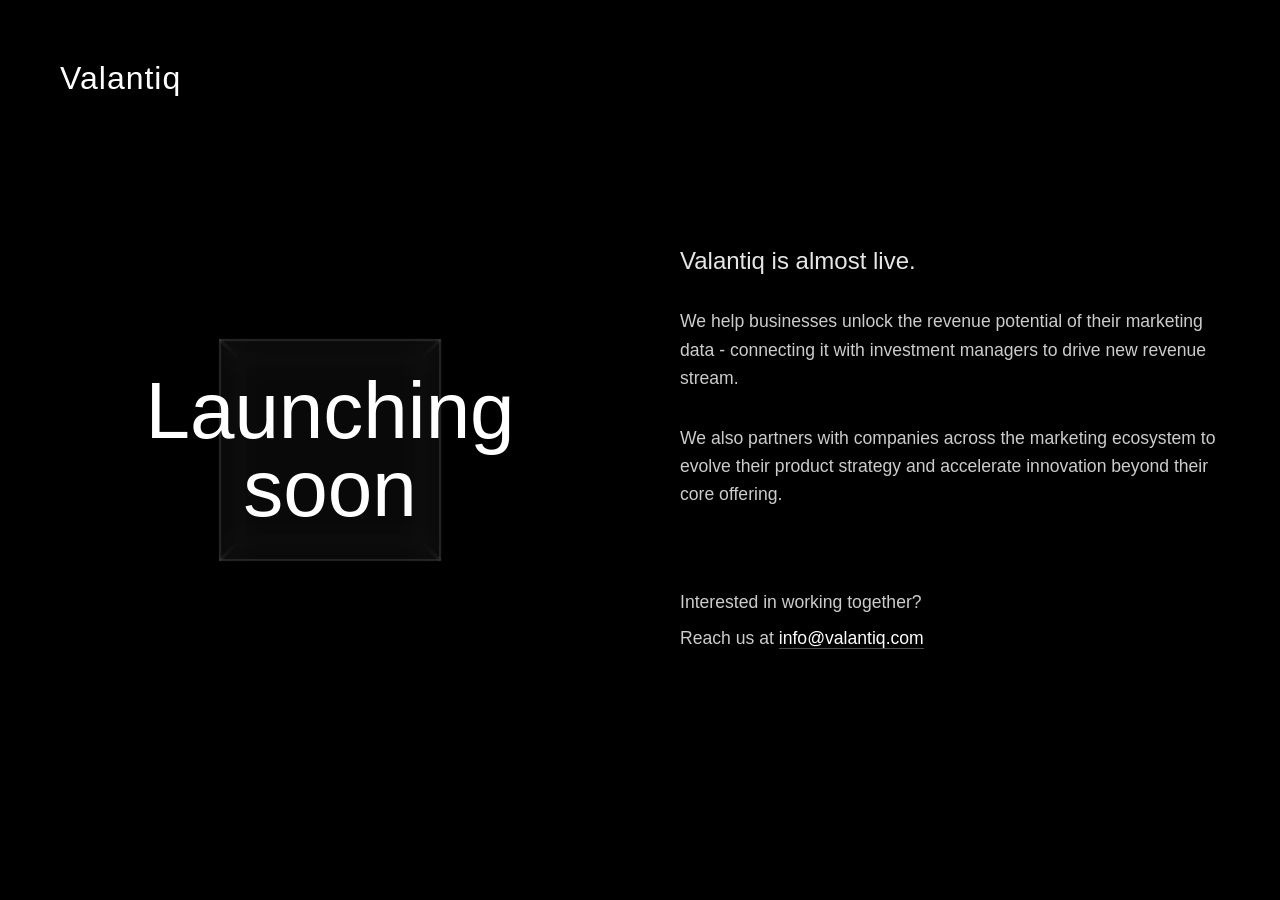
==== index.html @ 0504fe5f "Create index.html" ====
<!DOCTYPE html>
<html lang="en">
<head>
    <meta charset="UTF-8">
    <meta name="viewport" content="width=device-width, initial-scale=1.0">
    <title>Valantiq - Launching Soon</title>
    <style>
        * {
            margin: 0;
            padding: 0;
            box-sizing: border-box;
        }

        body {
            font-family: 'Inter', -apple-system, BlinkMacSystemFont, 'Segoe UI', Roboto, sans-serif;
            background-color: #000000;
            min-height: 100vh;
            color: white;
            overflow-x: hidden;
        }

        .container {
            display: flex;
            min-height: 100vh;
            align-items: center;
            padding: 0 60px;
        }

        .left-section {
            flex: 1;
            display: flex;
            flex-direction: column;
            justify-content: center;
            align-items: center;
            position: relative;
        }

        .right-section {
            flex: 1;
            padding-left: 80px;
            display: flex;
            flex-direction: column;
            justify-content: center;
        }

        .logo {
            position: absolute;
            top: 60px;
            left: 60px;
            font-size: 2rem;
            font-weight: 400;
            color: white;
            letter-spacing: 1px;
        }

        .main-text {
            font-size: 5rem;
            font-weight: 300;
            line-height: 1.1;
            text-align: center;
            position: relative;
            z-index: 2;
        }

        .launching {
            color: white;
            margin-bottom: -10px;
        }

        .soon {
            color: white;
            margin-top: -10px;
        }

        .cube-container {
            position: absolute;
            top: 50%;
            left: 50%;
            transform: translate(-50%, -50%);
            width: 300px;
            height: 300px;
            perspective: 1000px;
            z-index: 1;
        }

        .cube {
            width: 200px;
            height: 200px;
            position: absolute;
            top: 50%;
            left: 50%;
            transform: translate(-50%, -50%);
            transform-style: preserve-3d;
            animation: rotateCube 8s infinite linear;
        }

        .cube-face {
            position: absolute;
            width: 200px;
            height: 200px;
            border: 2px solid rgba(255, 255, 255, 0.1);
            background: rgba(255, 255, 255, 0.02);
            backdrop-filter: blur(10px);
        }

        .front { transform: translateZ(100px); }
        .back { transform: rotateY(180deg) translateZ(100px); }
        .right { transform: rotateY(90deg) translateZ(100px); }
        .left { transform: rotateY(-90deg) translateZ(100px); }
        .top { transform: rotateX(90deg) translateZ(100px); }
        .bottom { transform: rotateX(-90deg) translateZ(100px); }

        @keyframes rotateCube {
            0% { transform: translate(-50%, -50%) rotateX(0deg) rotateY(0deg); }
            100% { transform: translate(-50%, -50%) rotateX(360deg) rotateY(360deg); }
        }

        .description {
            margin-bottom: 3rem;
        }

        .subtitle {
            font-size: 1.5rem;
            font-weight: 300;
            margin-bottom: 2rem;
            color: rgba(255, 255, 255, 0.9);
        }

        .description-text {
            font-size: 1.1rem;
            line-height: 1.6;
            color: rgba(255, 255, 255, 0.8);
            margin-bottom: 2rem;
            font-weight: 300;
        }

        .contact {
            font-size: 1.1rem;
            line-height: 1.6;
            color: rgba(255, 255, 255, 0.8);
            font-weight: 300;
        }

        .contact-intro {
            margin-bottom: 0.5rem;
        }

        .email {
            color: white;
            text-decoration: none;
            border-bottom: 1px solid rgba(255, 255, 255, 0.3);
            transition: border-color 0.3s ease;
        }

        .email:hover {
            border-color: white;
        }

        /* Responsive Design */
        @media (max-width: 1200px) {
            .container {
                padding: 0 40px;
            }
            
            .right-section {
                padding-left: 40px;
            }
        }

        @media (max-width: 900px) {
            .container {
                flex-direction: column;
                padding: 40px 20px;
            }
            
            .logo {
                position: relative;
                top: auto;
                left: auto;
                margin-bottom: 2rem;
                text-align: center;
            }
            
            .left-section {
                margin-bottom: 4rem;
            }
            
            .right-section {
                padding-left: 0;
                text-align: center;
            }
            
            .main-text {
                font-size: 3.5rem;
            }
            
            .cube {
                width: 150px;
                height: 150px;
            }
            
            .cube-face {
                width: 150px;
                height: 150px;
            }
            
            .front { transform: translateZ(75px); }
            .back { transform: rotateY(180deg) translateZ(75px); }
            .right { transform: rotateY(90deg) translateZ(75px); }
            .left { transform: rotateY(-90deg) translateZ(75px); }
            .top { transform: rotateX(90deg) translateZ(75px); }
            .bottom { transform: rotateX(-90deg) translateZ(75px); }
        }

        @media (max-width: 600px) {
            .main-text {
                font-size: 2.5rem;
            }
            
            .cube {
                width: 120px;
                height: 120px;
            }
            
            .cube-face {
                width: 120px;
                height: 120px;
            }
            
            .front { transform: translateZ(60px); }
            .back { transform: rotateY(180deg) translateZ(60px); }
            .right { transform: rotateY(90deg) translateZ(60px); }
            .left { transform: rotateY(-90deg) translateZ(60px); }
            .top { transform: rotateX(90deg) translateZ(60px); }
            .bottom { transform: rotateX(-90deg) translateZ(60px); }
        }
    </style>
</head>
<body>
    <div class="logo">Valantiq</div>
    
    <div class="container">
        <div class="left-section">
            <div class="cube-container">
                <div class="cube">
                    <div class="cube-face front"></div>
                    <div class="cube-face back"></div>
                    <div class="cube-face right"></div>
                    <div class="cube-face left"></div>
                    <div class="cube-face top"></div>
                    <div class="cube-face bottom"></div>
                </div>
            </div>
            
            <div class="main-text">
                <div class="launching">Launching</div>
                <div class="soon">soon</div>
            </div>
        </div>
        
        <div class="right-section">
            <div class="description">
                <div class="subtitle">Valantiq is almost live.</div>
                
                <div class="description-text">
                    We help businesses unlock the revenue potential of their marketing data - connecting it with investment managers to drive new revenue stream.
                </div>
                
                <div class="description-text">
                    We also partners with companies across the marketing ecosystem to evolve their product strategy and accelerate innovation beyond their core offering.
                </div>
            </div>
            
            <div class="contact">
                <div class="contact-intro">Interested in working together?</div>
                <div>Reach us at <a href="mailto:info@valantiq.com" class="email">info@valantiq.com</a></div>
            </div>
        </div>
    </div>
</body>
</html>
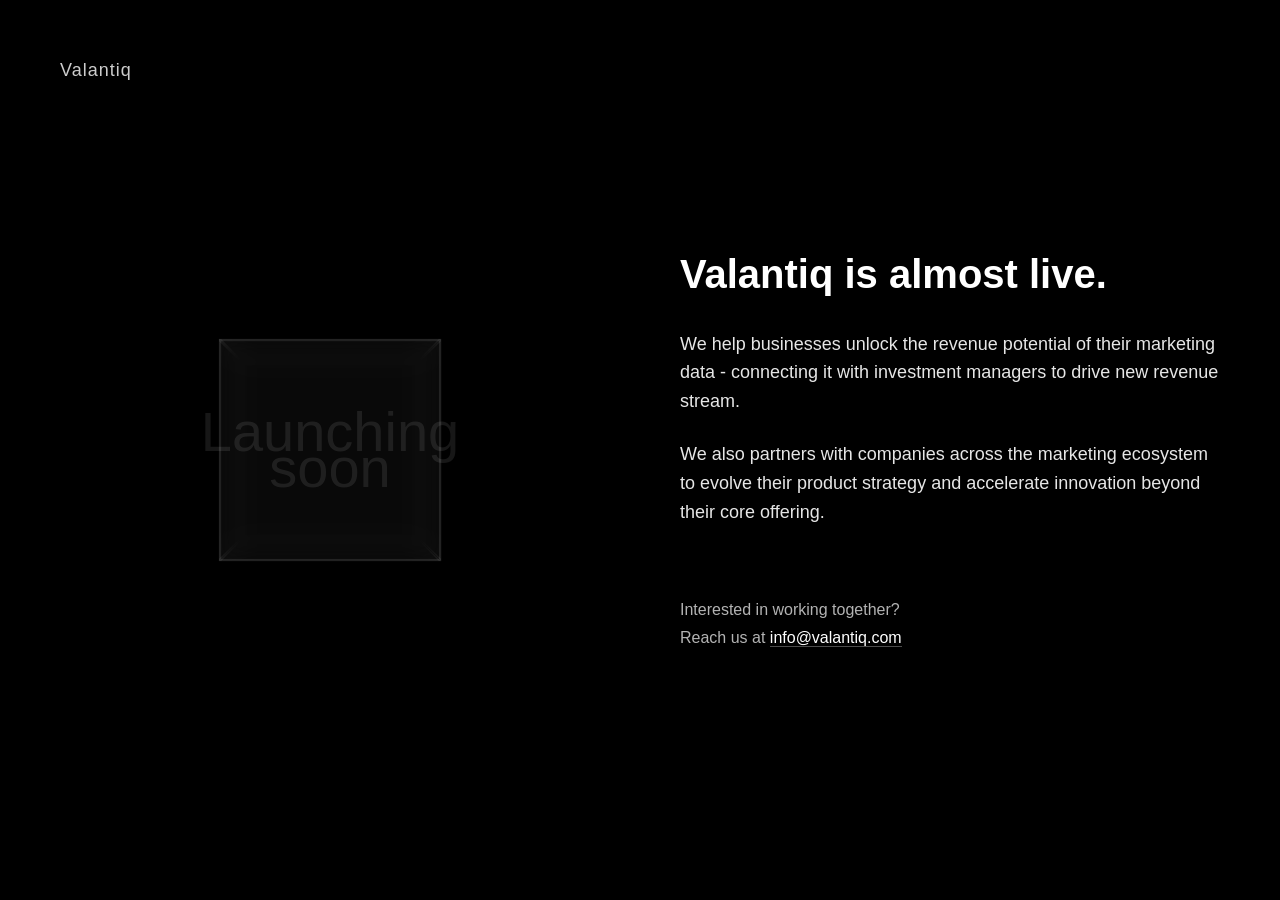
==== commit 44bedac2: "Update index.html" ====
--- a/index.html
+++ b/index.html
@@ -2,7 +2,9 @@
 <html lang="en">
 <head>
     <meta charset="UTF-8">
-    <meta name="viewport" content="width=device-width, initial-scale=1.0">
+    <meta name="viewport" content="width=device-width, initial-scale=1.0, maximum-scale=1.0, user-scalable=no">
+    <meta name="mobile-web-app-capable" content="yes">
+    <meta name="apple-mobile-web-app-capable" content="yes">
     <title>Valantiq - Launching Soon</title>
     <style>
         * {
@@ -47,29 +49,32 @@
             position: absolute;
             top: 60px;
             left: 60px;
-            font-size: 2rem;
+            font-size: 1.125rem;
             font-weight: 400;
-            color: white;
+            color: rgba(255, 255, 255, 0.8);
             letter-spacing: 1px;
         }
 
         .main-text {
-            font-size: 5rem;
-            font-weight: 300;
-            line-height: 1.1;
+            font-size: 3.5rem;
+            font-weight: 200;
+            line-height: 0.9;
             text-align: center;
             position: relative;
-            z-index: 2;
+            z-index: 3;
+            opacity: 0.3;
         }
 
         .launching {
-            color: white;
-            margin-bottom: -10px;
+            color: rgba(255, 255, 255, 0.3);
+            margin-bottom: -15px;
+            font-weight: 200;
         }
 
         .soon {
-            color: white;
-            margin-top: -10px;
+            color: rgba(255, 255, 255, 0.3);
+            margin-top: -15px;
+            font-weight: 200;
         }
 
         .cube-container {
@@ -80,7 +85,7 @@
             width: 300px;
             height: 300px;
             perspective: 1000px;
-            z-index: 1;
+            z-index: 2;
         }
 
         .cube {
@@ -120,29 +125,30 @@
         }
 
         .subtitle {
-            font-size: 1.5rem;
+            font-size: 2.5rem;
+            font-weight: 700;
+            margin-bottom: 2rem;
+            color: white;
+            line-height: 1.2;
+        }
+
+        .description-text {
+            font-size: 1.125rem;
+            line-height: 1.6;
+            color: rgba(255, 255, 255, 0.9);
+            margin-bottom: 1.5rem;
+            font-weight: 500;
+        }
+
+        .contact {
+            font-size: 1rem;
+            line-height: 1.5;
+            color: rgba(255, 255, 255, 0.7);
             font-weight: 300;
-            margin-bottom: 2rem;
-            color: rgba(255, 255, 255, 0.9);
-        }
-
-        .description-text {
-            font-size: 1.1rem;
-            line-height: 1.6;
-            color: rgba(255, 255, 255, 0.8);
-            margin-bottom: 2rem;
-            font-weight: 300;
-        }
-
-        .contact {
-            font-size: 1.1rem;
-            line-height: 1.6;
-            color: rgba(255, 255, 255, 0.8);
-            font-weight: 300;
         }
 
         .contact-intro {
-            margin-bottom: 0.5rem;
+            margin-bottom: 0.25rem;
         }
 
         .email {
@@ -191,7 +197,16 @@
             }
             
             .main-text {
-                font-size: 3.5rem;
+                font-size: 2.5rem;
+            }
+            
+            .subtitle {
+                font-size: 2rem;
+                margin-bottom: 1.5rem;
+            }
+            
+            .description-text {
+                margin-bottom: 1.25rem;
             }
             
             .cube {
@@ -214,7 +229,21 @@
 
         @media (max-width: 600px) {
             .main-text {
-                font-size: 2.5rem;
+                font-size: 2rem;
+            }
+            
+            .subtitle {
+                font-size: 1.75rem;
+                margin-bottom: 1.25rem;
+            }
+            
+            .description-text {
+                font-size: 1rem;
+                margin-bottom: 1rem;
+            }
+            
+            .contact {
+                font-size: 0.9rem;
             }
             
             .cube {
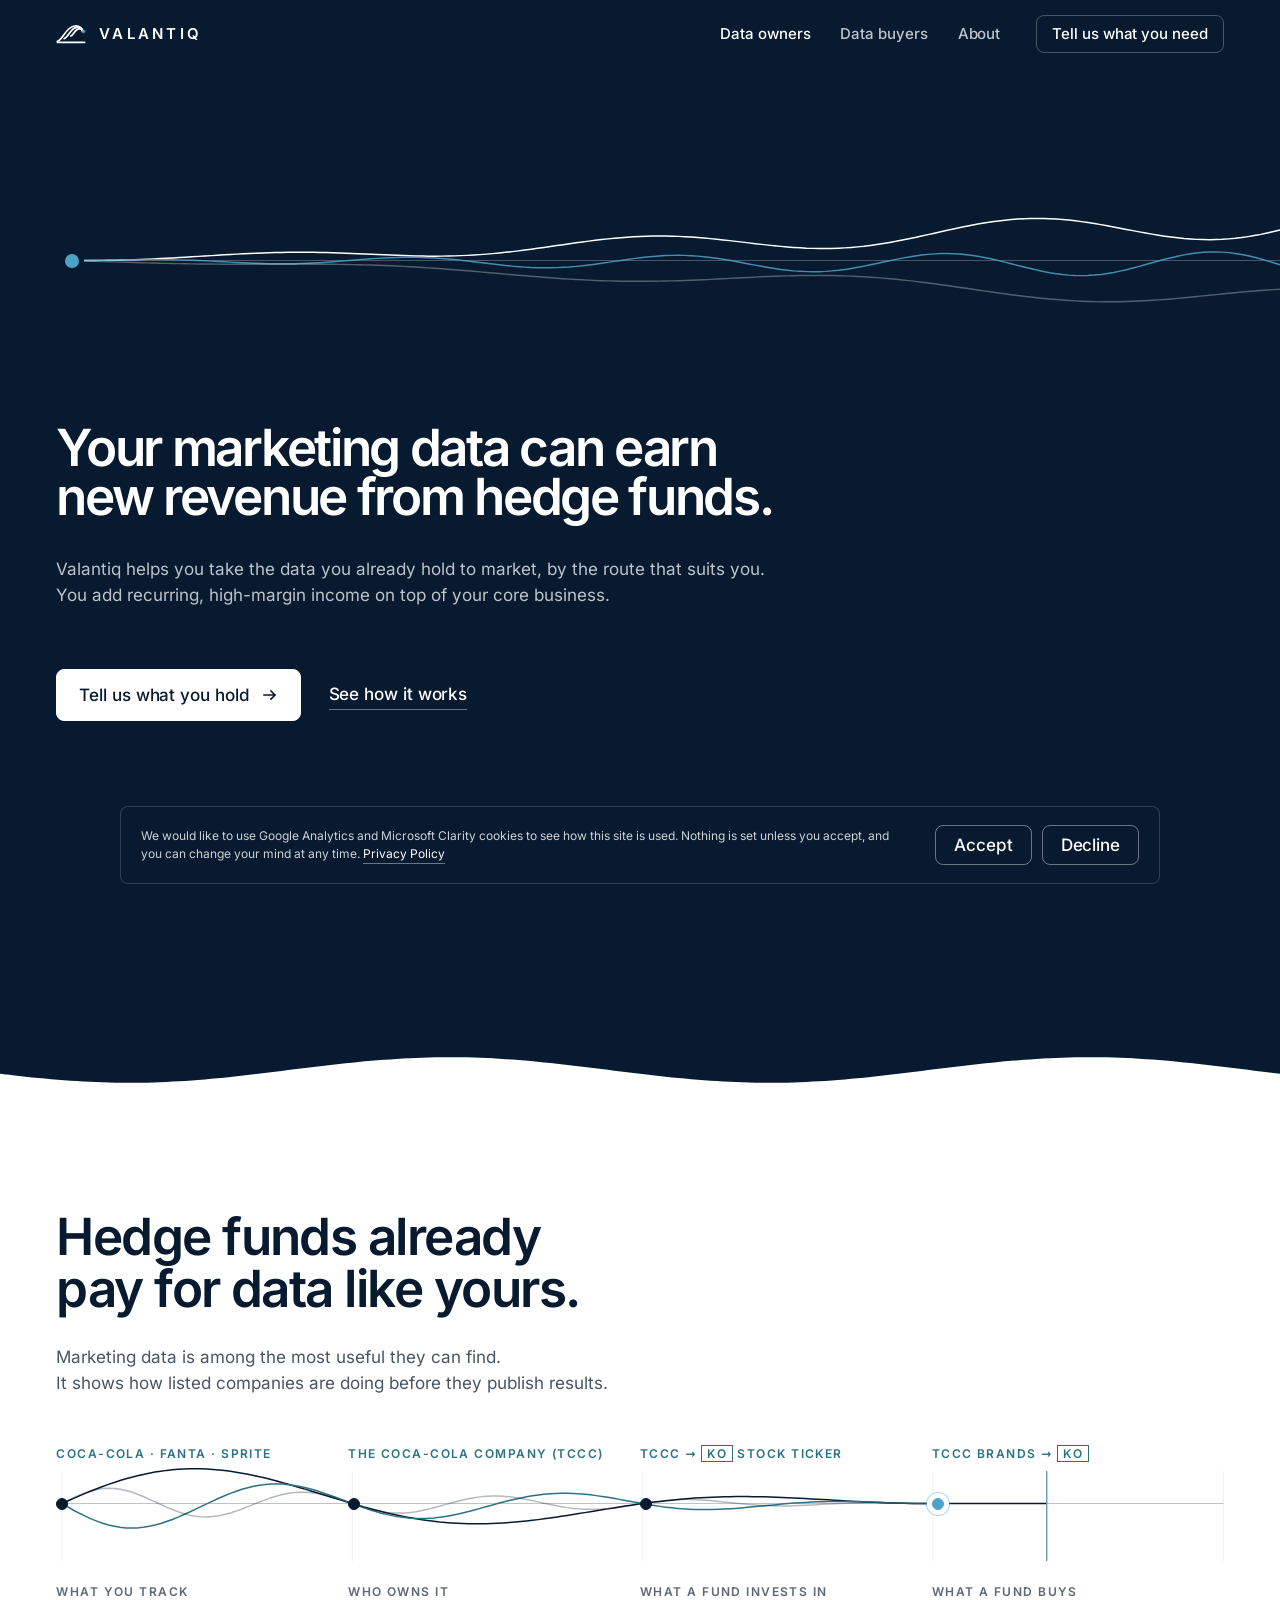
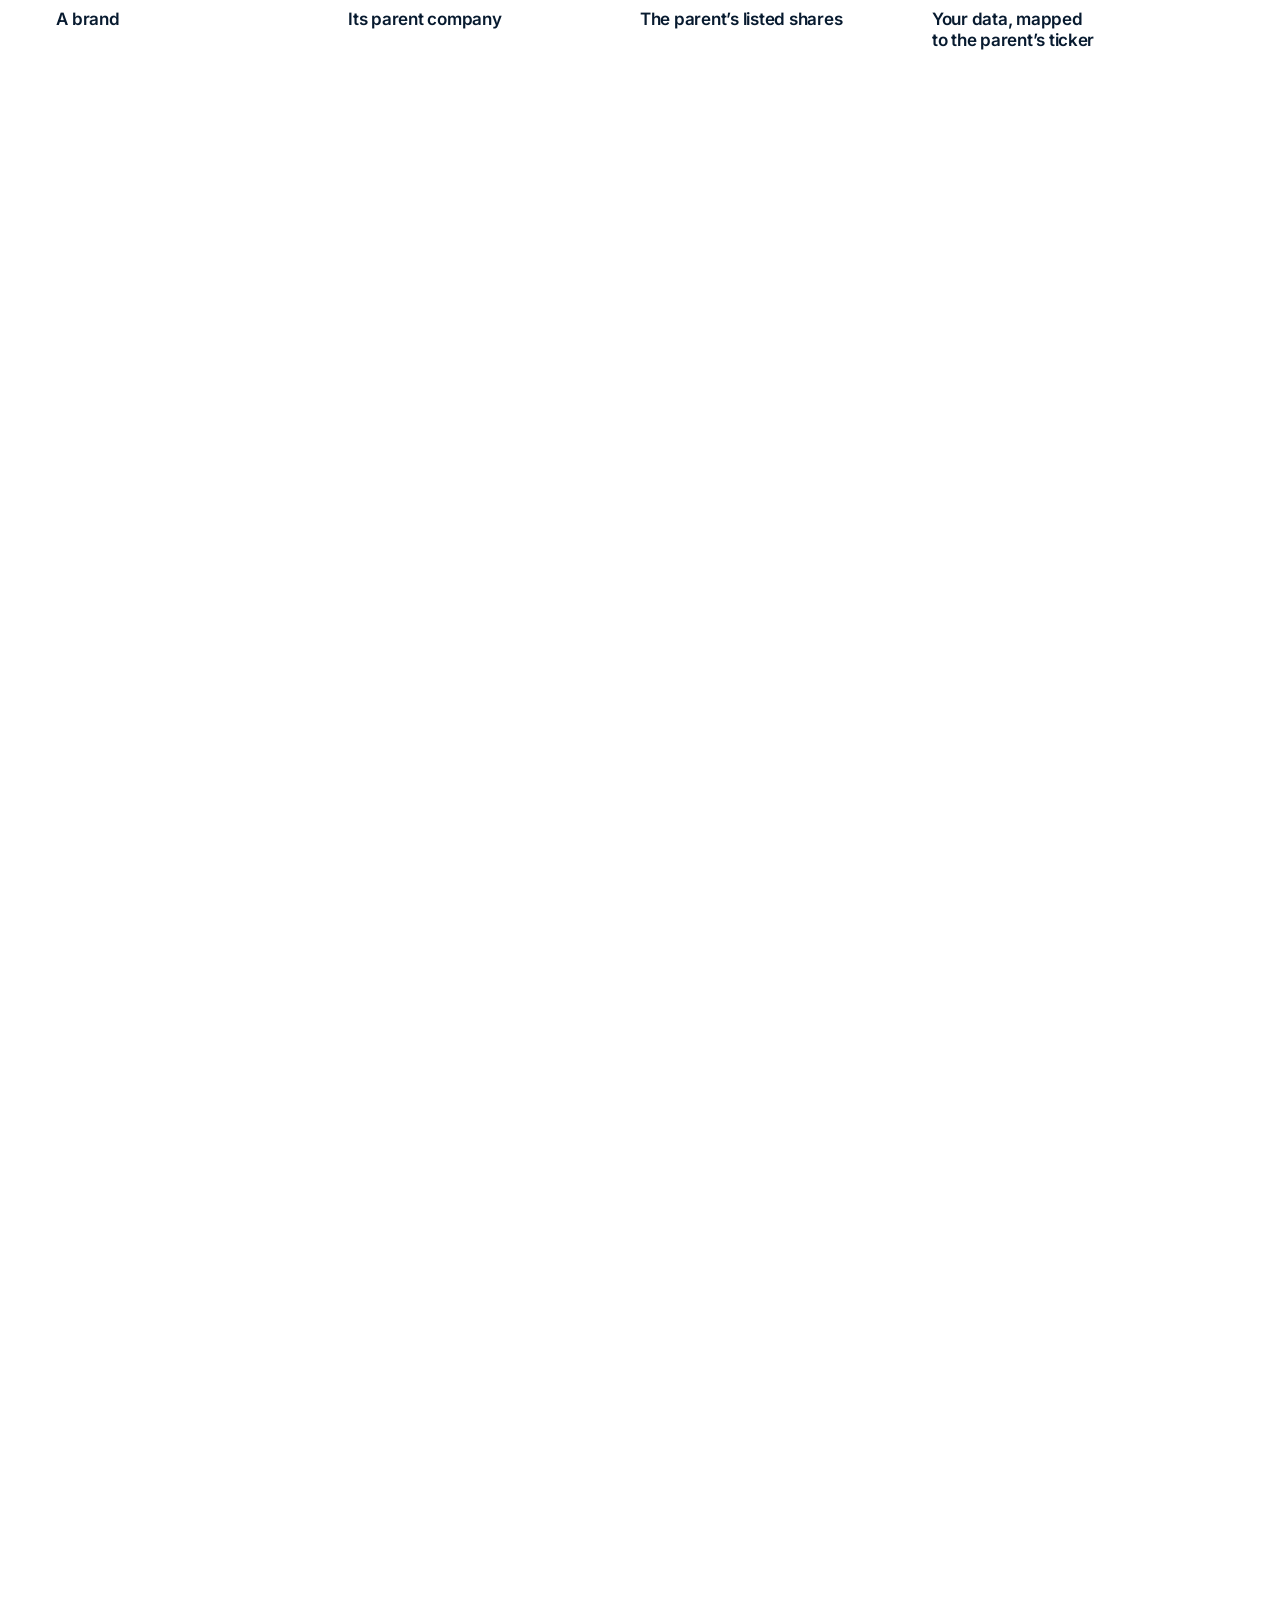
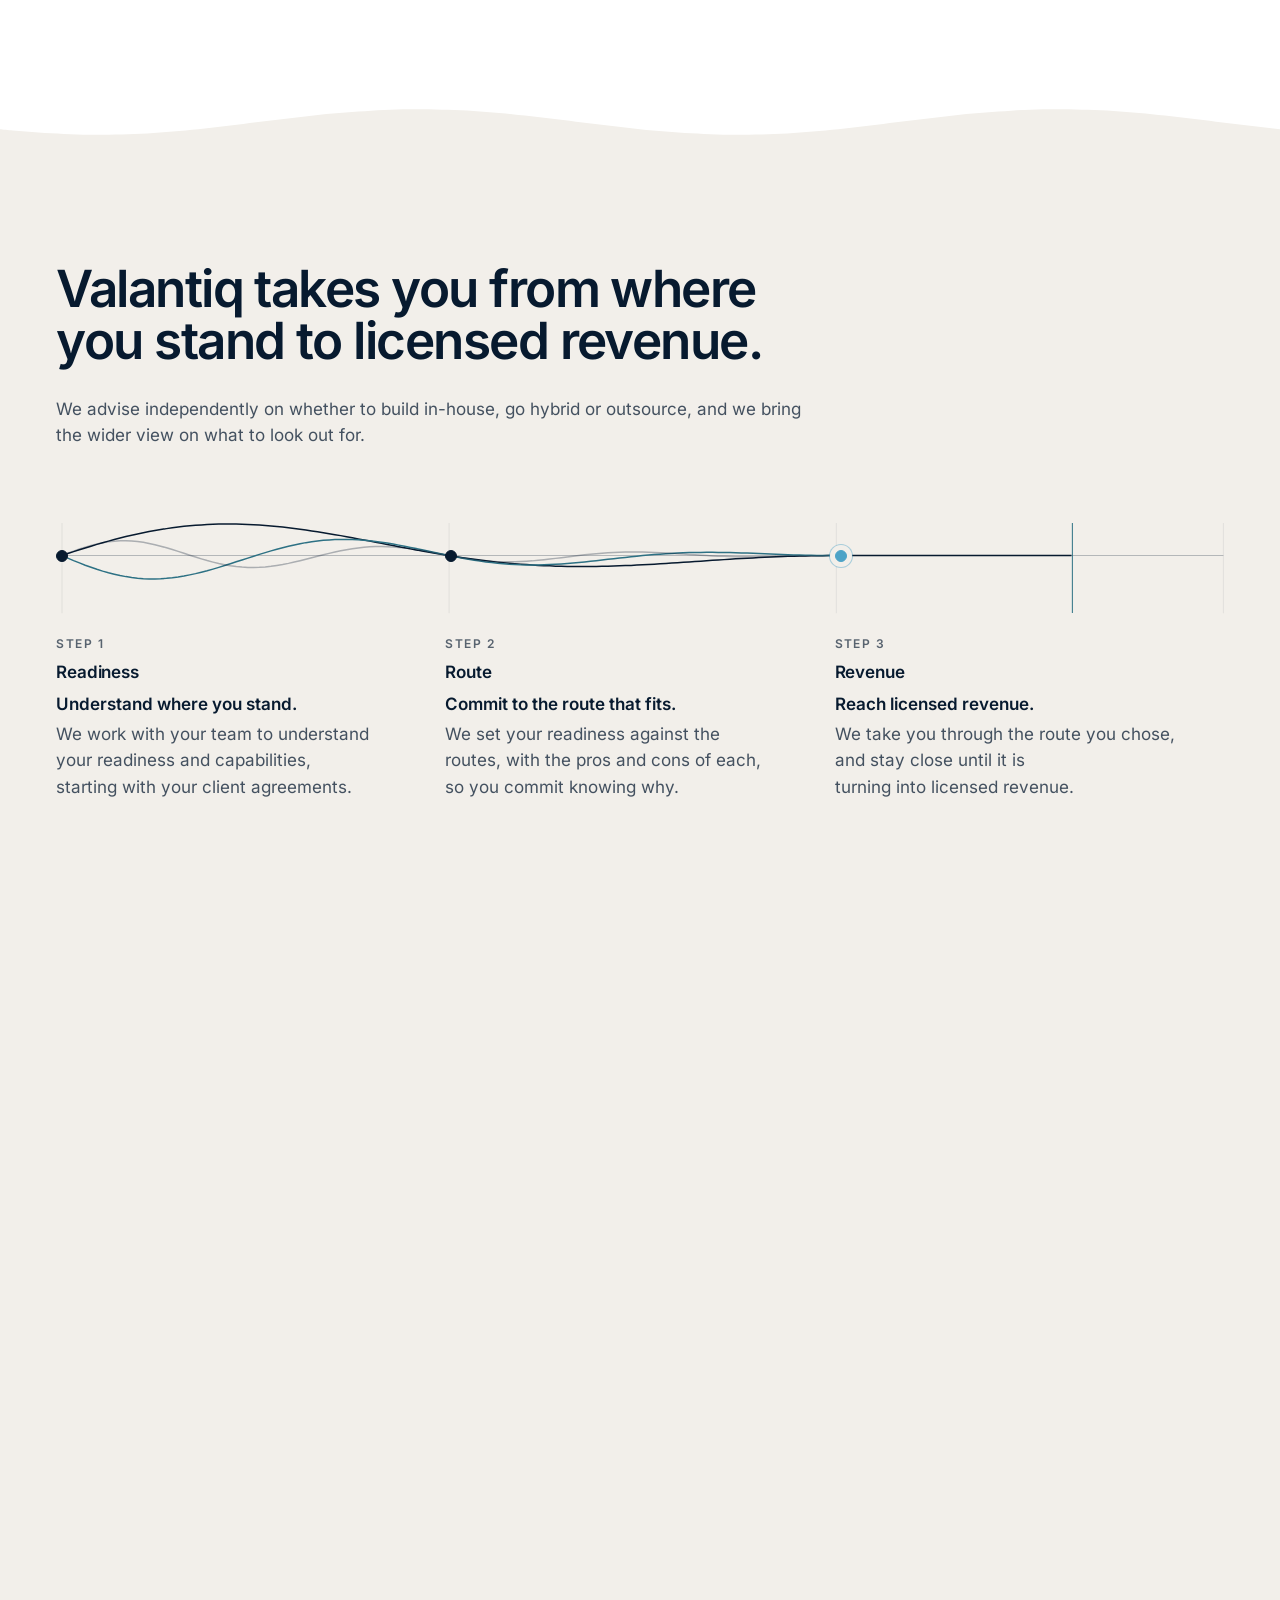
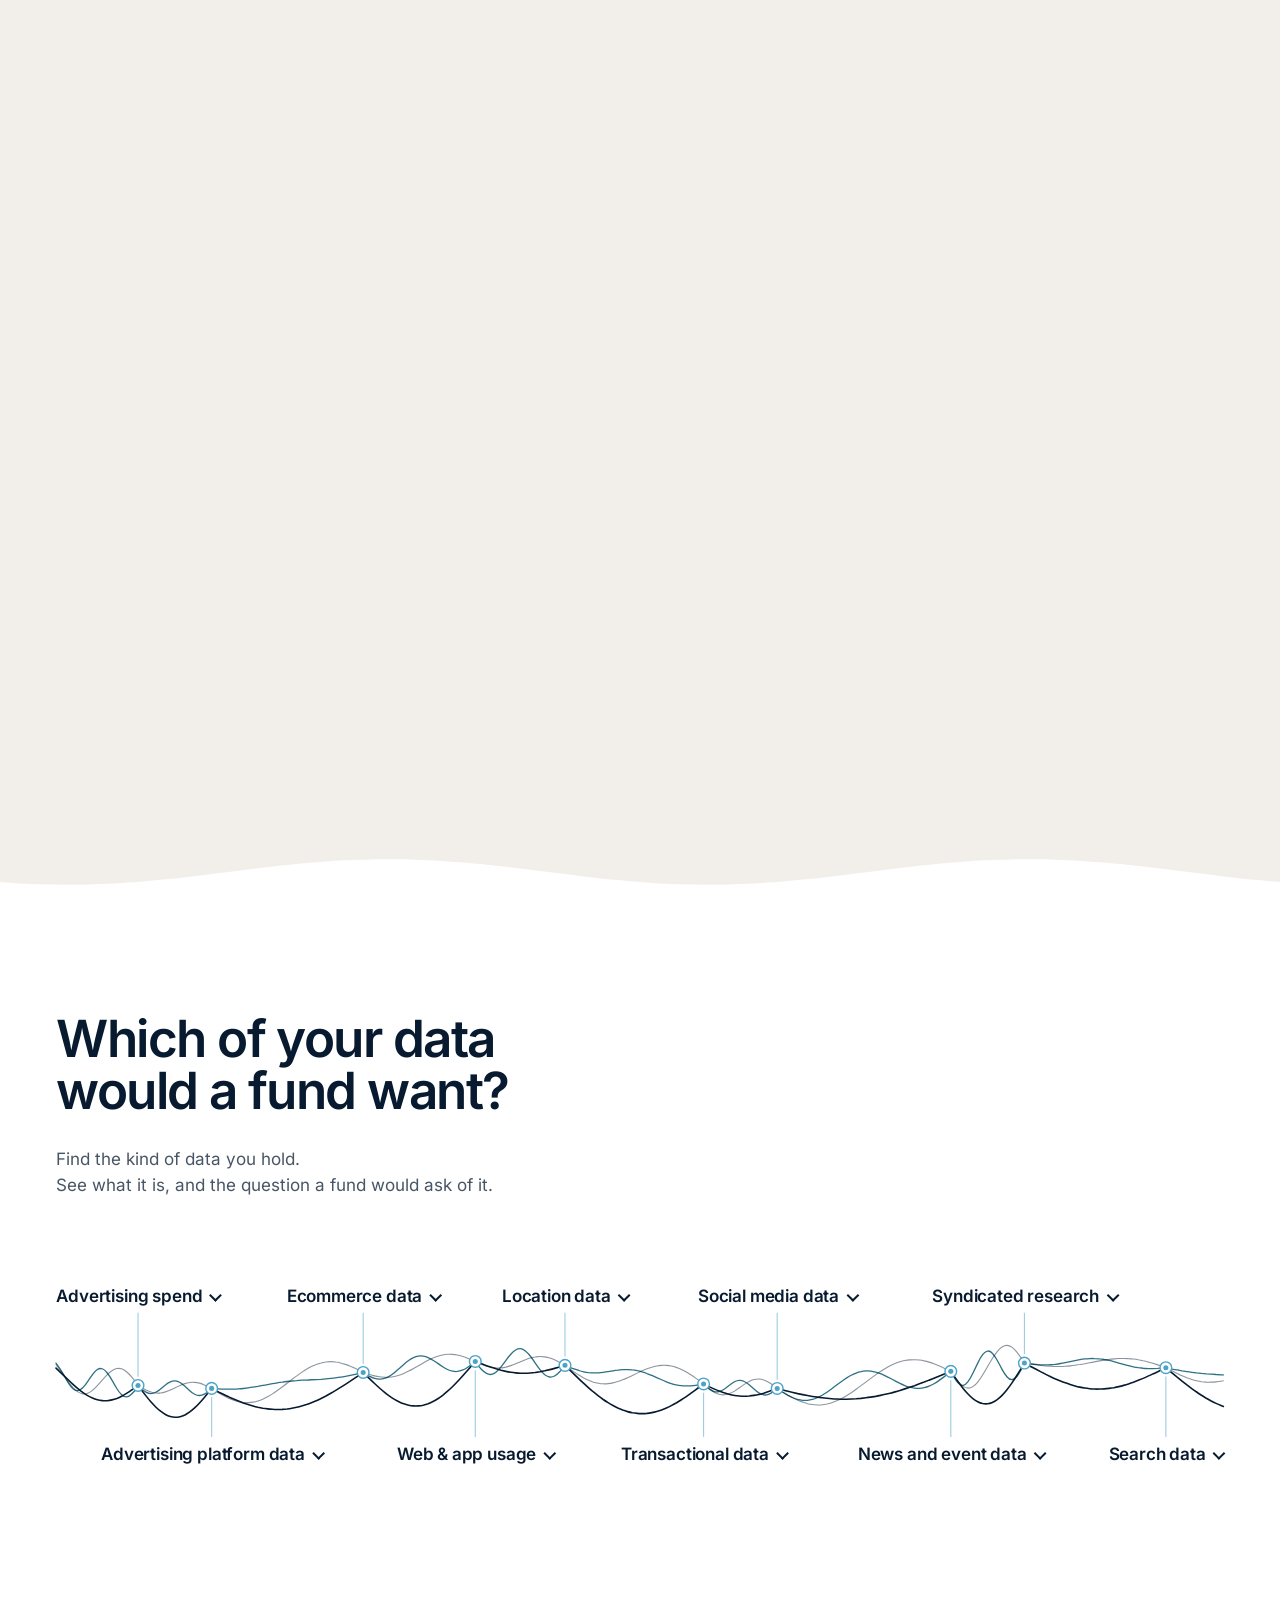
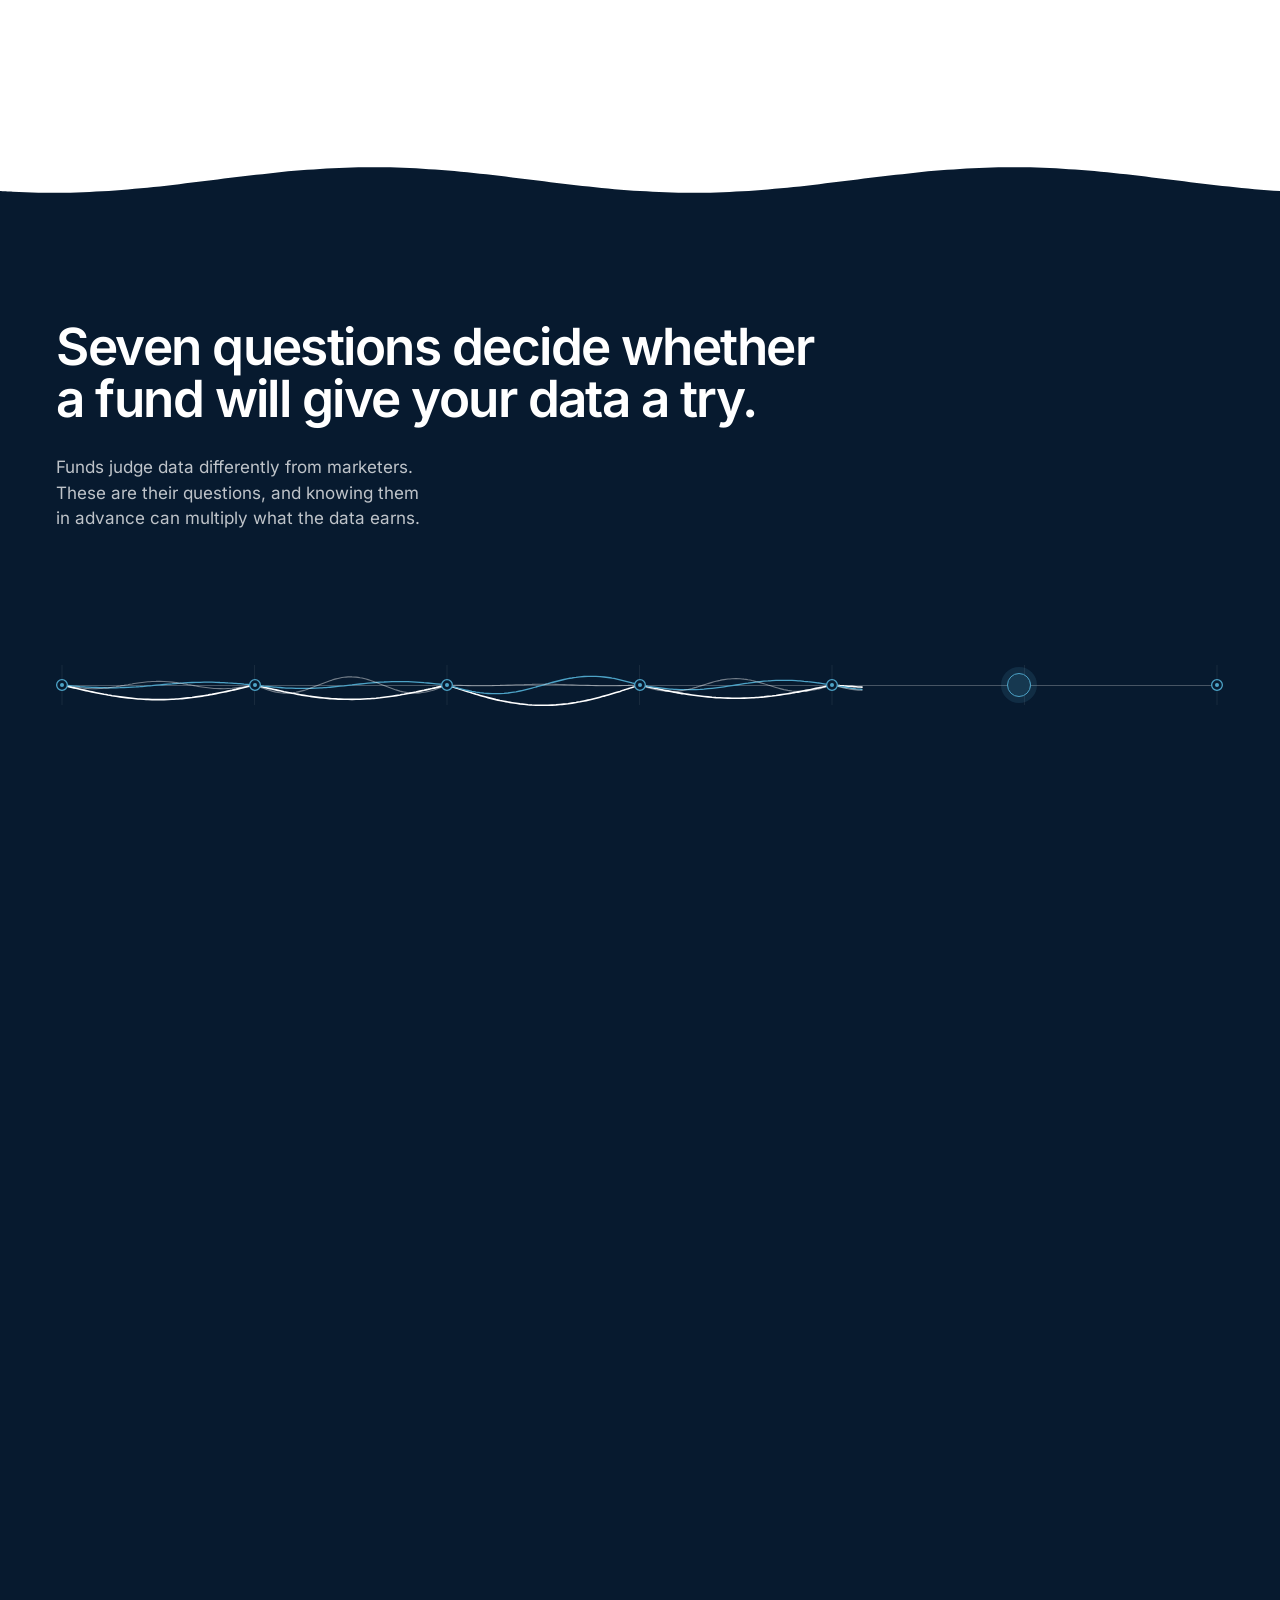
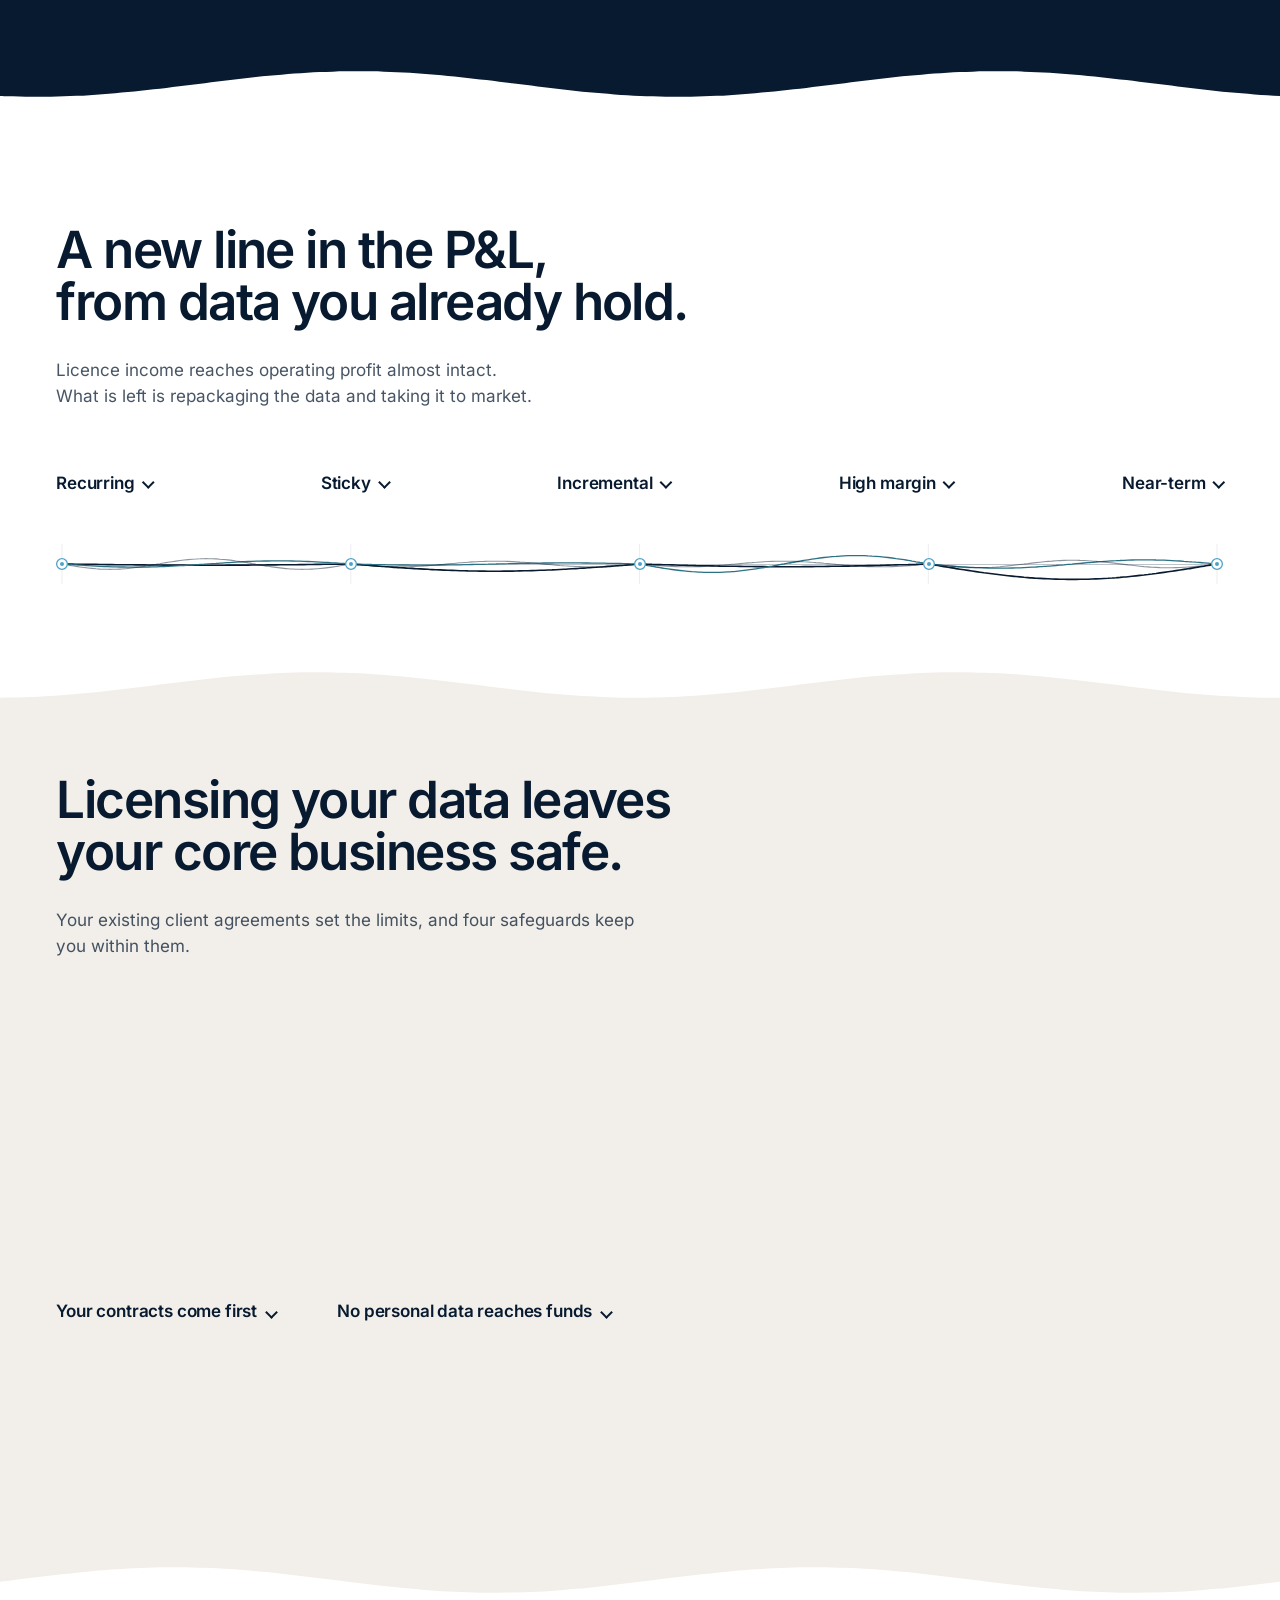
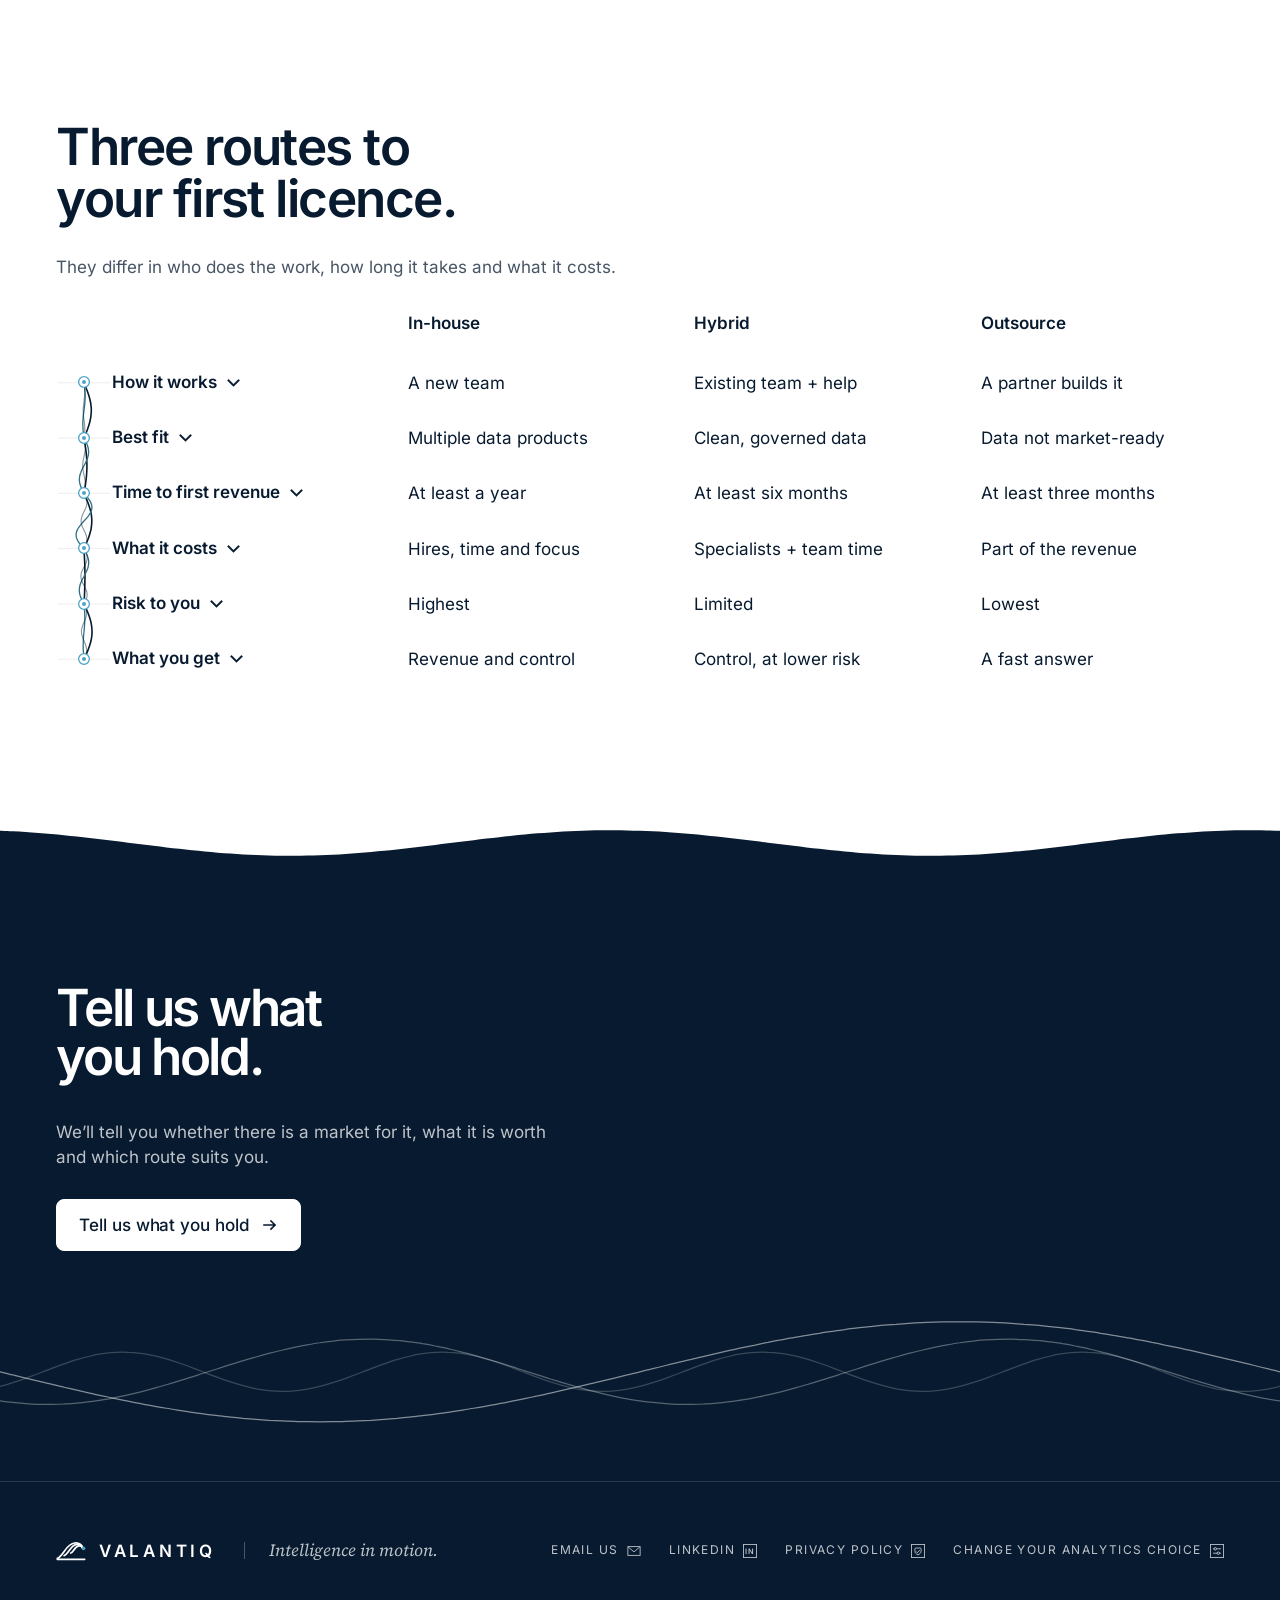
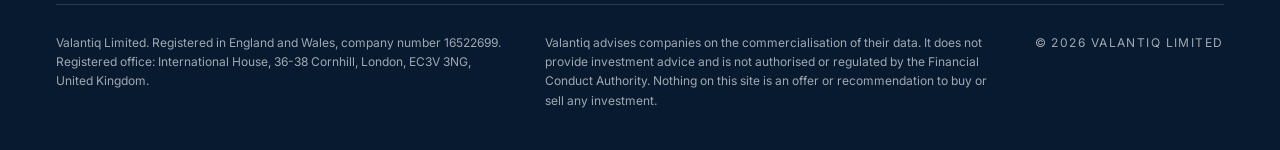
==== commit 8497cfdf: "Version 2 of the site" ====
--- a/index.html
+++ b/index.html
@@ -1,310 +1,267 @@
 <!DOCTYPE html>
-<html lang="en">
+<html lang="en-GB">
 <head>
     <meta charset="UTF-8">
-    <meta name="viewport" content="width=device-width, initial-scale=1.0, maximum-scale=1.0, user-scalable=no">
-    <meta name="mobile-web-app-capable" content="yes">
-    <meta name="apple-mobile-web-app-capable" content="yes">
-    <title>Valantiq - Launching Soon</title>
-    <style>
-        * {
-            margin: 0;
-            padding: 0;
-            box-sizing: border-box;
-        }
-
-        body {
-            font-family: 'Inter', -apple-system, BlinkMacSystemFont, 'Segoe UI', Roboto, sans-serif;
-            background-color: #000000;
-            min-height: 100vh;
-            color: white;
-            overflow-x: hidden;
-        }
-
-        .container {
-            display: flex;
-            min-height: 100vh;
-            align-items: center;
-            padding: 0 60px;
-        }
-
-        .left-section {
-            flex: 1;
-            display: flex;
-            flex-direction: column;
-            justify-content: center;
-            align-items: center;
-            position: relative;
-        }
-
-        .right-section {
-            flex: 1;
-            padding-left: 80px;
-            display: flex;
-            flex-direction: column;
-            justify-content: center;
-        }
-
-        .logo {
-            position: absolute;
-            top: 60px;
-            left: 60px;
-            font-size: 1.125rem;
-            font-weight: 400;
-            color: rgba(255, 255, 255, 0.8);
-            letter-spacing: 1px;
-        }
-
-        .main-text {
-            font-size: 3.5rem;
-            font-weight: 200;
-            line-height: 0.9;
-            text-align: center;
-            position: relative;
-            z-index: 3;
-            opacity: 0.3;
-        }
-
-        .launching {
-            color: rgba(255, 255, 255, 0.3);
-            margin-bottom: -15px;
-            font-weight: 200;
-        }
-
-        .soon {
-            color: rgba(255, 255, 255, 0.3);
-            margin-top: -15px;
-            font-weight: 200;
-        }
-
-        .cube-container {
-            position: absolute;
-            top: 50%;
-            left: 50%;
-            transform: translate(-50%, -50%);
-            width: 300px;
-            height: 300px;
-            perspective: 1000px;
-            z-index: 2;
-        }
-
-        .cube {
-            width: 200px;
-            height: 200px;
-            position: absolute;
-            top: 50%;
-            left: 50%;
-            transform: translate(-50%, -50%);
-            transform-style: preserve-3d;
-            animation: rotateCube 8s infinite linear;
-        }
-
-        .cube-face {
-            position: absolute;
-            width: 200px;
-            height: 200px;
-            border: 2px solid rgba(255, 255, 255, 0.1);
-            background: rgba(255, 255, 255, 0.02);
-            backdrop-filter: blur(10px);
-        }
-
-        .front { transform: translateZ(100px); }
-        .back { transform: rotateY(180deg) translateZ(100px); }
-        .right { transform: rotateY(90deg) translateZ(100px); }
-        .left { transform: rotateY(-90deg) translateZ(100px); }
-        .top { transform: rotateX(90deg) translateZ(100px); }
-        .bottom { transform: rotateX(-90deg) translateZ(100px); }
-
-        @keyframes rotateCube {
-            0% { transform: translate(-50%, -50%) rotateX(0deg) rotateY(0deg); }
-            100% { transform: translate(-50%, -50%) rotateX(360deg) rotateY(360deg); }
-        }
-
-        .description {
-            margin-bottom: 3rem;
-        }
-
-        .subtitle {
-            font-size: 2.5rem;
-            font-weight: 700;
-            margin-bottom: 2rem;
-            color: white;
-            line-height: 1.2;
-        }
-
-        .description-text {
-            font-size: 1.125rem;
-            line-height: 1.6;
-            color: rgba(255, 255, 255, 0.9);
-            margin-bottom: 1.5rem;
-            font-weight: 500;
-        }
-
-        .contact {
-            font-size: 1rem;
-            line-height: 1.5;
-            color: rgba(255, 255, 255, 0.7);
-            font-weight: 300;
-        }
-
-        .contact-intro {
-            margin-bottom: 0.25rem;
-        }
-
-        .email {
-            color: white;
-            text-decoration: none;
-            border-bottom: 1px solid rgba(255, 255, 255, 0.3);
-            transition: border-color 0.3s ease;
-        }
-
-        .email:hover {
-            border-color: white;
-        }
-
-        /* Responsive Design */
-        @media (max-width: 1200px) {
-            .container {
-                padding: 0 40px;
-            }
+    <meta name="viewport" content="width=device-width, initial-scale=1.0">
+    <title>License your marketing data to hedge funds | Valantiq</title>
+    <meta name="description" content="Valantiq helps data-rich companies license their data to hedge funds and asset managers, for recurring, high-margin revenue on top of your core business.">
+    <link rel="canonical" href="https://valantiq.com/">
+    <meta name="theme-color" content="#071a2f">
+
+    <meta property="og:type" content="website">
+    <meta property="og:site_name" content="Valantiq">
+    <meta property="og:title" content="Data to license? Tell us what you hold">
+    <meta property="og:description" content="We&#x27;ll tell you whether there is a market for it, what it is worth and how to reach it.">
+    <meta property="og:url" content="https://valantiq.com/">
+    <meta property="og:image" content="https://valantiq.com/assets/og.png">
+    <meta property="og:image:width" content="1200">
+    <meta property="og:image:height" content="630">
+    <meta name="twitter:card" content="summary_large_image">
+    <meta property="og:image:alt" content="Valantiq: Your marketing data can earn new revenue from hedge funds.">
+    <script type="application/ld+json">{"@context": "https://schema.org", "@graph": [{"@type": "Organization", "@id": "https://valantiq.com/#organization", "name": "Valantiq", "url": "https://valantiq.com/", "legalName": "Valantiq Limited", "logo": "https://valantiq.com/android-chrome-512x512.png", "email": "info@valantiq.com", "description": "Valantiq helps data-rich companies license their data to hedge funds and asset managers, for recurring, high-margin revenue on top of your core business.", "sameAs": ["https://www.linkedin.com/company/valantiq/"], "address": {"@type": "PostalAddress", "streetAddress": "International House, 36-38 Cornhill", "addressLocality": "London", "postalCode": "EC3V 3NG", "addressCountry": "United Kingdom"}, "foundingDate": "2025"}, {"@type": "WebSite", "@id": "https://valantiq.com/#website", "url": "https://valantiq.com/", "name": "Valantiq", "inLanguage": "en-GB", "publisher": {"@id": "https://valantiq.com/#organization"}}]}</script>
+
+    <!-- Favicons (unchanged from the launch page, served from the site root) -->
+    <link rel="icon" type="image/x-icon" href="/favicon.ico">
+    <link rel="icon" type="image/png" sizes="16x16" href="/favicon-16x16.png">
+    <link rel="icon" type="image/png" sizes="32x32" href="/favicon-32x32.png">
+    <link rel="apple-touch-icon" sizes="180x180" href="/apple-touch-icon.png">
+    <link rel="icon" type="image/png" sizes="192x192" href="/android-chrome-192x192.png">
+    <link rel="icon" type="image/png" sizes="512x512" href="/android-chrome-512x512.png">
+    <link rel="manifest" href="/site.webmanifest">
+
+    <link rel="preload" href="/assets/fonts/inter-latin-wght-normal.woff2" as="font" type="font/woff2" crossorigin>
+    <link rel="stylesheet" href="/assets/styles.css">
+    <script src="/assets/site.js" defer></script>
+    <script src="/assets/app.js" defer></script>
+</head>
+<body class="home">
+
+    <a class="skip" href="#main">Skip to content</a>
+    <header class="site-header night" data-header>
+        <div class="wrap site-header__inner">
+            <a class="logo" href="/"><svg class="mark" viewBox="1 2 46 30" aria-hidden="true" focusable="false"><path class="mark__horizon" pathLength="1" d="M3 29.5 H44"/><path class="mark__wave" pathLength="1" d="M3.00 28.00 C12.00 25.00 16.00 6.00 29.00 5.00 C37.00 4.40 40.50 9.00 41.00 13.00"/><path class="mark__wave" pathLength="1" d="M13.26 23.95 C19.83 21.76 22.75 7.89 32.24 7.16 C38.08 6.72 40.63 10.08 41.00 13.00"/><path class="mark__wave" pathLength="1" d="M23.14 20.05 C27.37 18.64 29.25 9.71 35.36 9.24 C39.12 8.96 40.77 11.12 41.00 13.00"/><circle class="mark__node" cx="42.4" cy="13" r="2.7"/></svg><span>Valantiq</span></a>
+            <nav class="nav" aria-label="Main">
+                <div class="nav__links">
+                    <a href="/" aria-current="page">Data owners</a>
+                    <a href="/for-investment-managers/">Data buyers</a>
+                    <a href="/about/">About</a>
+                </div>
+                <a class="btn btn--small btn--ghost" href="mailto:info@valantiq.com">Tell us what you need</a>
+            </nav>
+            <div class="nav-toggle">
+                <button type="button" class="nav-toggle__btn" popovertarget="nav-menu" aria-label="Menu">
+                    <span class="nav-toggle__icon"></span>
+                </button>
+                <nav id="nav-menu" class="nav-toggle__panel night" popover="auto" aria-label="Main">
+                    <a href="/" aria-current="page">Data owners</a>
+                    <a href="/for-investment-managers/">Data buyers</a>
+                    <a href="/about/">About</a>
+                    <a class="btn" href="mailto:info@valantiq.com">Tell us what you hold<svg class="arrow" viewBox="0 0 16 16" aria-hidden="true" focusable="false"><path d="M2 8h11M9 4l4 4-4 4"/></svg></a>
+                </nav>
+            </div>
+        </div>
+    </header>
+
+<main id="main">
+    <section class="hero night" data-ground="night">
+        <div class="hero__stage">
+            <div class="wrap">
+                <h1 class="display hero__title">Your marketing data can earn new revenue from hedge funds.</h1>
+                <div class="hero__row">
+                    <p class="lead"><span class="sen">Valantiq helps you take the data you already hold to market, by the route that suits you.</span> <span class="sen">You add recurring, <span class="nowrap">high-margin</span> income on top of your core business.</span></p>
+                    <div class="hero__actions">
+                        <a class="btn" href="mailto:info@valantiq.com">Tell us what you hold<svg class="arrow" viewBox="0 0 16 16" aria-hidden="true" focusable="false"><path d="M2 8h11M9 4l4 4-4 4"/></svg></a>
+                        <a class="link" href="#fits">See how it works</a>
+                    </div>
+                </div>
+            </div>
             
-            .right-section {
-                padding-left: 40px;
-            }
-        }
-
-        @media (max-width: 900px) {
-            .container {
-                flex-direction: column;
-                padding: 40px 20px;
-            }
-            
-            .logo {
-                position: relative;
-                top: auto;
-                left: auto;
-                margin-bottom: 2rem;
-                text-align: center;
-            }
-            
-            .left-section {
-                margin-bottom: 4rem;
-            }
-            
-            .right-section {
-                padding-left: 0;
-                text-align: center;
-            }
-            
-            .main-text {
-                font-size: 2.5rem;
-            }
-            
-            .subtitle {
-                font-size: 2rem;
-                margin-bottom: 1.5rem;
-            }
-            
-            .description-text {
-                margin-bottom: 1.25rem;
-            }
-            
-            .cube {
-                width: 150px;
-                height: 150px;
-            }
-            
-            .cube-face {
-                width: 150px;
-                height: 150px;
-            }
-            
-            .front { transform: translateZ(75px); }
-            .back { transform: rotateY(180deg) translateZ(75px); }
-            .right { transform: rotateY(90deg) translateZ(75px); }
-            .left { transform: rotateY(-90deg) translateZ(75px); }
-            .top { transform: rotateX(90deg) translateZ(75px); }
-            .bottom { transform: rotateX(-90deg) translateZ(75px); }
-        }
-
-        @media (max-width: 600px) {
-            .main-text {
-                font-size: 2rem;
-            }
-            
-            .subtitle {
-                font-size: 1.75rem;
-                margin-bottom: 1.25rem;
-            }
-            
-            .description-text {
-                font-size: 1rem;
-                margin-bottom: 1rem;
-            }
-            
-            .contact {
-                font-size: 0.9rem;
-            }
-            
-            .cube {
-                width: 120px;
-                height: 120px;
-            }
-            
-            .cube-face {
-                width: 120px;
-                height: 120px;
-            }
-            
-            .front { transform: translateZ(60px); }
-            .back { transform: rotateY(180deg) translateZ(60px); }
-            .right { transform: rotateY(90deg) translateZ(60px); }
-            .left { transform: rotateY(-90deg) translateZ(60px); }
-            .top { transform: rotateX(90deg) translateZ(60px); }
-            .bottom { transform: rotateX(-90deg) translateZ(60px); }
-        }
-    </style>
-</head>
-<body>
-    <div class="logo">Valantiq</div>
-    
-    <div class="container">
-        <div class="left-section">
-            <div class="cube-container">
-                <div class="cube">
-                    <div class="cube-face front"></div>
-                    <div class="cube-face back"></div>
-                    <div class="cube-face right"></div>
-                    <div class="cube-face left"></div>
-                    <div class="cube-face top"></div>
-                    <div class="cube-face bottom"></div>
-                </div>
-            </div>
-            
-            <div class="main-text">
-                <div class="launching">Launching</div>
-                <div class="soon">soon</div>
-            </div>
-        </div>
-        
-        <div class="right-section">
-            <div class="description">
-                <div class="subtitle">Valantiq is almost live.</div>
-                
-                <div class="description-text">
-                    We help businesses unlock the revenue potential of their marketing data - connecting it with investment managers to drive new revenue stream.
-                </div>
-                
-                <div class="description-text">
-                    We also partners with companies across the marketing ecosystem to evolve their product strategy and accelerate innovation beyond their core offering.
-                </div>
-            </div>
-            
-            <div class="contact">
-                <div class="contact-intro">Interested in working together?</div>
-                <div>Reach us at <a href="mailto:info@valantiq.com" class="email">info@valantiq.com</a></div>
-            </div>
-        </div>
-    </div>
+        <figure class="flow flow--cta flow--lead" role="img" aria-label="Three waves, the different kinds of marketing data, flow across a grid into a single point and leave it as one line: many signals becoming one source of value.">
+            <svg class="flow__svg" viewBox="0 0 1200 360" preserveAspectRatio="none" aria-hidden="true" focusable="false" data-flow='{"w": 1200, "h": 360, "node": [0.94, 0.5], "horizon": 0.5, "rise": 0.12, "waves": [[-0.17, 0.07, 0.3, 0.9, 1], [0.02, 0.06, 0.21, 1.25, 0.85], [0.17, 0.05, 0.38, 0.7, 0.3]], "mirror": true, "out": true, "cta": true}'>
+                <g transform="translate(1200 0) scale(-1 1)">
+                    <line class="flow__horizon" x1="0" y1="180.0" x2="1128.0" y2="180.0"/>
+                    <path class="flow__wave" style="opacity:1" d="M0.0 118.8 L6.0 121.8 L12.0 124.7 L18.0 127.6 L24.0 130.3 L30.0 133.0 L36.0 135.4 L42.0 137.7 L48.0 139.8 L54.0 141.7 L60.0 143.3 L66.0 144.7 L72.0 145.9 L78.0 146.8 L84.0 147.4 L90.0 147.8 L96.0 147.9 L102.0 147.8 L108.0 147.4 L114.0 146.8 L120.0 145.9 L126.0 144.9 L132.0 143.7 L138.0 142.3 L144.0 140.8 L150.0 139.1 L156.0 137.4 L162.0 135.6 L168.0 133.7 L174.0 131.8 L180.0 129.9 L186.0 128.0 L192.0 126.2 L198.0 124.4 L204.0 122.8 L210.0 121.2 L216.0 119.8 L222.0 118.6 L228.0 117.5 L234.0 116.6 L240.0 115.9 L246.0 115.4 L252.0 115.2 L258.0 115.1 L264.0 115.2 L270.0 115.6 L276.0 116.2 L282.0 117.0 L288.0 118.0 L294.0 119.2 L300.0 120.6 L306.0 122.1 L312.0 123.8 L318.0 125.7 L324.0 127.6 L330.0 129.7 L336.0 131.8 L342.0 134.0 L348.0 136.2 L354.0 138.4 L360.0 140.7 L366.0 142.9 L372.0 145.0 L378.0 147.1 L384.0 149.1 L390.0 151.0 L396.0 152.8 L402.0 154.5 L408.0 156.0 L414.0 157.3 L420.0 158.5 L426.0 159.6 L432.0 160.4 L438.0 161.1 L444.0 161.5 L450.0 161.9 L456.0 162.0 L462.0 162.0 L468.0 161.8 L474.0 161.4 L480.0 160.9 L486.0 160.3 L492.0 159.5 L498.0 158.7 L504.0 157.7 L510.0 156.7 L516.0 155.6 L522.0 154.5 L528.0 153.4 L534.0 152.2 L540.0 151.1 L546.0 150.0 L552.0 148.9 L558.0 147.9 L564.0 146.9 L570.0 146.1 L576.0 145.3 L582.0 144.7 L588.0 144.1 L594.0 143.7 L600.0 143.4 L606.0 143.3 L612.0 143.2 L618.0 143.4 L624.0 143.6 L630.0 144.0 L636.0 144.6 L642.0 145.2 L648.0 146.0 L654.0 146.9 L660.0 147.9 L666.0 148.9 L672.0 150.1 L678.0 151.4 L684.0 152.7 L690.0 154.0 L696.0 155.4 L702.0 156.8 L708.0 158.2 L714.0 159.6 L720.0 161.0 L726.0 162.4 L732.0 163.7 L738.0 165.0 L744.0 166.2 L750.0 167.3 L756.0 168.4 L762.0 169.4 L768.0 170.2 L774.0 171.0 L780.0 171.7 L786.0 172.4 L792.0 172.9 L798.0 173.3 L804.0 173.6 L810.0 173.8 L816.0 173.9 L822.0 174.0 L828.0 173.9 L834.0 173.8 L840.0 173.7 L846.0 173.4 L852.0 173.2 L858.0 172.8 L864.0 172.5 L870.0 172.1 L876.0 171.7 L882.0 171.4 L888.0 171.0 L894.0 170.6 L900.0 170.3 L906.0 170.0 L912.0 169.7 L918.0 169.4 L924.0 169.2 L930.0 169.1 L936.0 169.0 L942.0 169.0 L948.0 169.0 L954.0 169.1 L960.0 169.2 L966.0 169.4 L972.0 169.7 L978.0 170.0 L984.0 170.3 L990.0 170.7 L996.0 171.2 L1002.0 171.7 L1008.0 172.2 L1014.0 172.7 L1020.0 173.2 L1026.0 173.8 L1032.0 174.4 L1038.0 174.9 L1044.0 175.5 L1050.0 176.0 L1056.0 176.6 L1062.0 177.1 L1068.0 177.5 L1074.0 178.0 L1080.0 178.4 L1086.0 178.7 L1092.0 179.1 L1098.0 179.4 L1104.0 179.6 L1110.0 179.8 L1116.0 179.9 L1122.0 180.0 L1128.0 180.0"/><path class="flow__wave" style="opacity:0.85" d="M0.0 187.2 L6.0 190.4 L12.0 193.4 L18.0 196.3 L24.0 199.0 L30.0 201.3 L36.0 203.3 L42.0 205.0 L48.0 206.2 L54.0 207.0 L60.0 207.3 L66.0 207.1 L72.0 206.5 L78.0 205.5 L84.0 204.0 L90.0 202.2 L96.0 200.1 L102.0 197.6 L108.0 195.0 L114.0 192.2 L120.0 189.2 L126.0 186.3 L132.0 183.4 L138.0 180.5 L144.0 177.9 L150.0 175.4 L156.0 173.2 L162.0 171.3 L168.0 169.8 L174.0 168.6 L180.0 167.9 L186.0 167.5 L192.0 167.6 L198.0 168.1 L204.0 168.9 L210.0 170.1 L216.0 171.7 L222.0 173.5 L228.0 175.6 L234.0 177.9 L240.0 180.3 L246.0 182.8 L252.0 185.4 L258.0 187.9 L264.0 190.3 L270.0 192.6 L276.0 194.7 L282.0 196.5 L288.0 198.1 L294.0 199.3 L300.0 200.3 L306.0 200.8 L312.0 201.1 L318.0 200.9 L324.0 200.4 L330.0 199.6 L336.0 198.4 L342.0 197.0 L348.0 195.3 L354.0 193.3 L360.0 191.3 L366.0 189.1 L372.0 186.8 L378.0 184.5 L384.0 182.2 L390.0 180.1 L396.0 178.0 L402.0 176.2 L408.0 174.5 L414.0 173.1 L420.0 171.9 L426.0 171.1 L432.0 170.5 L438.0 170.3 L444.0 170.3 L450.0 170.7 L456.0 171.4 L462.0 172.3 L468.0 173.5 L474.0 174.9 L480.0 176.4 L486.0 178.1 L492.0 179.9 L498.0 181.8 L504.0 183.6 L510.0 185.5 L516.0 187.2 L522.0 188.9 L528.0 190.4 L534.0 191.7 L540.0 192.8 L546.0 193.7 L552.0 194.3 L558.0 194.7 L564.0 194.8 L570.0 194.6 L576.0 194.2 L582.0 193.6 L588.0 192.7 L594.0 191.7 L600.0 190.4 L606.0 189.1 L612.0 187.6 L618.0 186.0 L624.0 184.4 L630.0 182.8 L636.0 181.2 L642.0 179.7 L648.0 178.4 L654.0 177.1 L660.0 176.0 L666.0 175.0 L672.0 174.3 L678.0 173.7 L684.0 173.4 L690.0 173.2 L696.0 173.3 L702.0 173.6 L708.0 174.0 L714.0 174.7 L720.0 175.5 L726.0 176.4 L732.0 177.4 L738.0 178.5 L744.0 179.7 L750.0 180.8 L756.0 182.0 L762.0 183.1 L768.0 184.2 L774.0 185.2 L780.0 186.1 L786.0 186.8 L792.0 187.5 L798.0 187.9 L804.0 188.3 L810.0 188.4 L816.0 188.4 L822.0 188.3 L828.0 188.0 L834.0 187.5 L840.0 187.0 L846.0 186.3 L852.0 185.6 L858.0 184.8 L864.0 183.9 L870.0 183.0 L876.0 182.1 L882.0 181.2 L888.0 180.4 L894.0 179.6 L900.0 178.9 L906.0 178.3 L912.0 177.8 L918.0 177.3 L924.0 177.0 L930.0 176.8 L936.0 176.7 L942.0 176.7 L948.0 176.7 L954.0 176.9 L960.0 177.2 L966.0 177.5 L972.0 177.9 L978.0 178.3 L984.0 178.8 L990.0 179.2 L996.0 179.7 L1002.0 180.1 L1008.0 180.5 L1014.0 180.9 L1020.0 181.3 L1026.0 181.5 L1032.0 181.7 L1038.0 181.9 L1044.0 182.0 L1050.0 182.0 L1056.0 182.0 L1062.0 181.9 L1068.0 181.8 L1074.0 181.6 L1080.0 181.4 L1086.0 181.2 L1092.0 181.0 L1098.0 180.8 L1104.0 180.5 L1110.0 180.4 L1116.0 180.2 L1122.0 180.1 L1128.0 180.0"/><path class="flow__wave" style="opacity:0.3" d="M0.0 241.2 L6.0 242.3 L12.0 243.4 L18.0 244.4 L24.0 245.4 L30.0 246.4 L36.0 247.3 L42.0 248.1 L48.0 248.8 L54.0 249.5 L60.0 250.1 L66.0 250.6 L72.0 250.9 L78.0 251.2 L84.0 251.4 L90.0 251.4 L96.0 251.4 L102.0 251.2 L108.0 250.9 L114.0 250.5 L120.0 250.0 L126.0 249.4 L132.0 248.6 L138.0 247.8 L144.0 246.9 L150.0 245.9 L156.0 244.8 L162.0 243.6 L168.0 242.3 L174.0 241.0 L180.0 239.6 L186.0 238.1 L192.0 236.6 L198.0 235.1 L204.0 233.5 L210.0 232.0 L216.0 230.4 L222.0 228.8 L228.0 227.2 L234.0 225.6 L240.0 224.1 L246.0 222.6 L252.0 221.1 L258.0 219.7 L264.0 218.3 L270.0 217.0 L276.0 215.7 L282.0 214.6 L288.0 213.4 L294.0 212.4 L300.0 211.5 L306.0 210.6 L312.0 209.9 L318.0 209.2 L324.0 208.6 L330.0 208.1 L336.0 207.7 L342.0 207.4 L348.0 207.2 L354.0 207.0 L360.0 207.0 L366.0 207.0 L372.0 207.1 L378.0 207.3 L384.0 207.6 L390.0 207.9 L396.0 208.2 L402.0 208.7 L408.0 209.1 L414.0 209.6 L420.0 210.2 L426.0 210.8 L432.0 211.3 L438.0 211.9 L444.0 212.5 L450.0 213.1 L456.0 213.7 L462.0 214.3 L468.0 214.9 L474.0 215.4 L480.0 215.9 L486.0 216.4 L492.0 216.8 L498.0 217.1 L504.0 217.5 L510.0 217.7 L516.0 217.9 L522.0 218.1 L528.0 218.1 L534.0 218.2 L540.0 218.1 L546.0 218.0 L552.0 217.8 L558.0 217.5 L564.0 217.2 L570.0 216.8 L576.0 216.3 L582.0 215.8 L588.0 215.2 L594.0 214.6 L600.0 213.9 L606.0 213.1 L612.0 212.4 L618.0 211.5 L624.0 210.6 L630.0 209.7 L636.0 208.8 L642.0 207.9 L648.0 206.9 L654.0 205.9 L660.0 204.9 L666.0 203.9 L672.0 202.9 L678.0 201.9 L684.0 200.9 L690.0 200.0 L696.0 199.0 L702.0 198.1 L708.0 197.2 L714.0 196.4 L720.0 195.6 L726.0 194.8 L732.0 194.1 L738.0 193.4 L744.0 192.7 L750.0 192.1 L756.0 191.5 L762.0 191.0 L768.0 190.6 L774.0 190.1 L780.0 189.8 L786.0 189.4 L792.0 189.2 L798.0 188.9 L804.0 188.7 L810.0 188.6 L816.0 188.5 L822.0 188.4 L828.0 188.3 L834.0 188.3 L840.0 188.3 L846.0 188.3 L852.0 188.4 L858.0 188.5 L864.0 188.5 L870.0 188.6 L876.0 188.7 L882.0 188.8 L888.0 188.9 L894.0 189.0 L900.0 189.0 L906.0 189.1 L912.0 189.1 L918.0 189.2 L924.0 189.2 L930.0 189.2 L936.0 189.2 L942.0 189.1 L948.0 189.1 L954.0 189.0 L960.0 188.8 L966.0 188.7 L972.0 188.5 L978.0 188.3 L984.0 188.1 L990.0 187.9 L996.0 187.6 L1002.0 187.3 L1008.0 187.0 L1014.0 186.6 L1020.0 186.3 L1026.0 185.9 L1032.0 185.6 L1038.0 185.2 L1044.0 184.8 L1050.0 184.4 L1056.0 184.0 L1062.0 183.6 L1068.0 183.2 L1074.0 182.8 L1080.0 182.4 L1086.0 182.0 L1092.0 181.7 L1098.0 181.3 L1104.0 181.0 L1110.0 180.7 L1116.0 180.4 L1122.0 180.2 L1128.0 180.0"/>
+                </g>
+            </svg>
+            <span class="flow__node" style="left:6.000000000000005%;top:50.0%"></span>
+        </figure>
+        </div>
+        <div class="wrap">
+            <ul class="proof">
+                <li><span class="proof__fig">17 years</span><span class="proof__label">in marketing and media data</span></li><li><span class="proof__fig">20+ awards</span><span class="proof__label">including a <span class="nowrap">Cannes Lion</span> for data technology</span></li><li><span class="proof__fig">300+ funds</span><span class="proof__label">and asset managers within reach</span></li>
+            </ul>
+        </div>
+    </section><div class="divider divider--paper" aria-hidden="true"><svg viewBox="0 0 2000 100" preserveAspectRatio="none" focusable="false"><path d="M0.0 56.5 C1.7 56.9 6.7 58.2 10.0 59.1 C13.3 59.9 16.7 60.7 20.0 61.5 C23.3 62.3 26.7 63.1 30.0 63.8 C33.3 64.5 36.7 65.2 40.0 65.8 C43.3 66.5 46.7 67.1 50.0 67.6 C53.3 68.2 56.7 68.7 60.0 69.1 C63.3 69.6 66.7 70.0 70.0 70.3 C73.3 70.7 76.7 71.0 80.0 71.2 C83.3 71.5 86.7 71.7 90.0 71.8 C93.3 71.9 96.7 72.0 100.0 72.0 C103.3 72.0 106.7 72.0 110.0 71.9 C113.3 71.8 116.7 71.6 120.0 71.4 C123.3 71.2 126.7 70.9 130.0 70.6 C133.3 70.2 136.7 69.9 140.0 69.4 C143.3 69.0 146.7 68.5 150.0 68.0 C153.3 67.5 156.7 66.9 160.0 66.2 C163.3 65.6 166.7 65.0 170.0 64.3 C173.3 63.6 176.7 62.8 180.0 62.1 C183.3 61.3 186.7 60.5 190.0 59.6 C193.3 58.8 196.7 58.0 200.0 57.1 C203.3 56.2 206.7 55.3 210.0 54.4 C213.3 53.5 216.7 52.6 220.0 51.7 C223.3 50.8 226.7 49.8 230.0 48.9 C233.3 48.0 236.7 47.1 240.0 46.2 C243.3 45.3 246.7 44.4 250.0 43.5 C253.3 42.6 256.7 41.8 260.0 40.9 C263.3 40.1 266.7 39.3 270.0 38.5 C273.3 37.7 276.7 36.9 280.0 36.2 C283.3 35.5 286.7 34.8 290.0 34.2 C293.3 33.5 296.7 32.9 300.0 32.4 C303.3 31.8 306.7 31.3 310.0 30.9 C313.3 30.4 316.7 30.0 320.0 29.7 C323.3 29.3 326.7 29.0 330.0 28.8 C333.3 28.5 336.7 28.3 340.0 28.2 C343.3 28.1 346.7 28.0 350.0 28.0 C353.3 28.0 356.7 28.0 360.0 28.1 C363.3 28.2 366.7 28.4 370.0 28.6 C373.3 28.8 376.7 29.1 380.0 29.4 C383.3 29.8 386.7 30.1 390.0 30.6 C393.3 31.0 396.7 31.5 400.0 32.0 C403.3 32.5 406.7 33.1 410.0 33.8 C413.3 34.4 416.7 35.0 420.0 35.7 C423.3 36.4 426.7 37.2 430.0 37.9 C433.3 38.7 436.7 39.5 440.0 40.4 C443.3 41.2 446.7 42.0 450.0 42.9 C453.3 43.8 456.7 44.7 460.0 45.6 C463.3 46.5 466.7 47.4 470.0 48.3 C473.3 49.2 476.7 50.2 480.0 51.1 C483.3 52.0 486.7 52.9 490.0 53.8 C493.3 54.7 496.7 55.6 500.0 56.5 C503.3 57.4 506.7 58.2 510.0 59.1 C513.3 59.9 516.7 60.7 520.0 61.5 C523.3 62.3 526.7 63.1 530.0 63.8 C533.3 64.5 536.7 65.2 540.0 65.8 C543.3 66.5 546.7 67.1 550.0 67.6 C553.3 68.2 556.7 68.7 560.0 69.1 C563.3 69.6 566.7 70.0 570.0 70.3 C573.3 70.7 576.7 71.0 580.0 71.2 C583.3 71.5 586.7 71.7 590.0 71.8 C593.3 71.9 596.7 72.0 600.0 72.0 C603.3 72.0 606.7 72.0 610.0 71.9 C613.3 71.8 616.7 71.6 620.0 71.4 C623.3 71.2 626.7 70.9 630.0 70.6 C633.3 70.2 636.7 69.9 640.0 69.4 C643.3 69.0 646.7 68.5 650.0 68.0 C653.3 67.5 656.7 66.9 660.0 66.2 C663.3 65.6 666.7 65.0 670.0 64.3 C673.3 63.6 676.7 62.8 680.0 62.1 C683.3 61.3 686.7 60.5 690.0 59.6 C693.3 58.8 696.7 58.0 700.0 57.1 C703.3 56.2 706.7 55.3 710.0 54.4 C713.3 53.5 716.7 52.6 720.0 51.7 C723.3 50.8 726.7 49.8 730.0 48.9 C733.3 48.0 736.7 47.1 740.0 46.2 C743.3 45.3 746.7 44.4 750.0 43.5 C753.3 42.6 756.7 41.8 760.0 40.9 C763.3 40.1 766.7 39.3 770.0 38.5 C773.3 37.7 776.7 36.9 780.0 36.2 C783.3 35.5 786.7 34.8 790.0 34.2 C793.3 33.5 796.7 32.9 800.0 32.4 C803.3 31.8 806.7 31.3 810.0 30.9 C813.3 30.4 816.7 30.0 820.0 29.7 C823.3 29.3 826.7 29.0 830.0 28.8 C833.3 28.5 836.7 28.3 840.0 28.2 C843.3 28.1 846.7 28.0 850.0 28.0 C853.3 28.0 856.7 28.0 860.0 28.1 C863.3 28.2 866.7 28.4 870.0 28.6 C873.3 28.8 876.7 29.1 880.0 29.4 C883.3 29.8 886.7 30.1 890.0 30.6 C893.3 31.0 896.7 31.5 900.0 32.0 C903.3 32.5 906.7 33.1 910.0 33.8 C913.3 34.4 916.7 35.0 920.0 35.7 C923.3 36.4 926.7 37.2 930.0 37.9 C933.3 38.7 936.7 39.5 940.0 40.4 C943.3 41.2 946.7 42.0 950.0 42.9 C953.3 43.8 956.7 44.7 960.0 45.6 C963.3 46.5 966.7 47.4 970.0 48.3 C973.3 49.2 976.7 50.2 980.0 51.1 C983.3 52.0 986.7 52.9 990.0 53.8 C993.3 54.7 996.7 55.6 1000.0 56.5 C1003.3 57.4 1006.7 58.2 1010.0 59.1 C1013.3 59.9 1016.7 60.7 1020.0 61.5 C1023.3 62.3 1026.7 63.1 1030.0 63.8 C1033.3 64.5 1036.7 65.2 1040.0 65.8 C1043.3 66.5 1046.7 67.1 1050.0 67.6 C1053.3 68.2 1056.7 68.7 1060.0 69.1 C1063.3 69.6 1066.7 70.0 1070.0 70.3 C1073.3 70.7 1076.7 71.0 1080.0 71.2 C1083.3 71.5 1086.7 71.7 1090.0 71.8 C1093.3 71.9 1096.7 72.0 1100.0 72.0 C1103.3 72.0 1106.7 72.0 1110.0 71.9 C1113.3 71.8 1116.7 71.6 1120.0 71.4 C1123.3 71.2 1126.7 70.9 1130.0 70.6 C1133.3 70.2 1136.7 69.9 1140.0 69.4 C1143.3 69.0 1146.7 68.5 1150.0 68.0 C1153.3 67.5 1156.7 66.9 1160.0 66.2 C1163.3 65.6 1166.7 65.0 1170.0 64.3 C1173.3 63.6 1176.7 62.8 1180.0 62.1 C1183.3 61.3 1186.7 60.5 1190.0 59.6 C1193.3 58.8 1196.7 58.0 1200.0 57.1 C1203.3 56.2 1206.7 55.3 1210.0 54.4 C1213.3 53.5 1216.7 52.6 1220.0 51.7 C1223.3 50.8 1226.7 49.8 1230.0 48.9 C1233.3 48.0 1236.7 47.1 1240.0 46.2 C1243.3 45.3 1246.7 44.4 1250.0 43.5 C1253.3 42.6 1256.7 41.8 1260.0 40.9 C1263.3 40.1 1266.7 39.3 1270.0 38.5 C1273.3 37.7 1276.7 36.9 1280.0 36.2 C1283.3 35.5 1286.7 34.8 1290.0 34.2 C1293.3 33.5 1296.7 32.9 1300.0 32.4 C1303.3 31.8 1306.7 31.3 1310.0 30.9 C1313.3 30.4 1316.7 30.0 1320.0 29.7 C1323.3 29.3 1326.7 29.0 1330.0 28.8 C1333.3 28.5 1336.7 28.3 1340.0 28.2 C1343.3 28.1 1346.7 28.0 1350.0 28.0 C1353.3 28.0 1356.7 28.0 1360.0 28.1 C1363.3 28.2 1366.7 28.4 1370.0 28.6 C1373.3 28.8 1376.7 29.1 1380.0 29.4 C1383.3 29.8 1386.7 30.1 1390.0 30.6 C1393.3 31.0 1396.7 31.5 1400.0 32.0 C1403.3 32.5 1406.7 33.1 1410.0 33.8 C1413.3 34.4 1416.7 35.0 1420.0 35.7 C1423.3 36.4 1426.7 37.2 1430.0 37.9 C1433.3 38.7 1436.7 39.5 1440.0 40.4 C1443.3 41.2 1446.7 42.0 1450.0 42.9 C1453.3 43.8 1456.7 44.7 1460.0 45.6 C1463.3 46.5 1466.7 47.4 1470.0 48.3 C1473.3 49.2 1476.7 50.2 1480.0 51.1 C1483.3 52.0 1486.7 52.9 1490.0 53.8 C1493.3 54.7 1496.7 55.6 1500.0 56.5 C1503.3 57.4 1506.7 58.2 1510.0 59.1 C1513.3 59.9 1516.7 60.7 1520.0 61.5 C1523.3 62.3 1526.7 63.1 1530.0 63.8 C1533.3 64.5 1536.7 65.2 1540.0 65.8 C1543.3 66.5 1546.7 67.1 1550.0 67.6 C1553.3 68.2 1556.7 68.7 1560.0 69.1 C1563.3 69.6 1566.7 70.0 1570.0 70.3 C1573.3 70.7 1576.7 71.0 1580.0 71.2 C1583.3 71.5 1586.7 71.7 1590.0 71.8 C1593.3 71.9 1596.7 72.0 1600.0 72.0 C1603.3 72.0 1606.7 72.0 1610.0 71.9 C1613.3 71.8 1616.7 71.6 1620.0 71.4 C1623.3 71.2 1626.7 70.9 1630.0 70.6 C1633.3 70.2 1636.7 69.9 1640.0 69.4 C1643.3 69.0 1646.7 68.5 1650.0 68.0 C1653.3 67.5 1656.7 66.9 1660.0 66.2 C1663.3 65.6 1666.7 65.0 1670.0 64.3 C1673.3 63.6 1676.7 62.8 1680.0 62.1 C1683.3 61.3 1686.7 60.5 1690.0 59.6 C1693.3 58.8 1696.7 58.0 1700.0 57.1 C1703.3 56.2 1706.7 55.3 1710.0 54.4 C1713.3 53.5 1716.7 52.6 1720.0 51.7 C1723.3 50.8 1726.7 49.8 1730.0 48.9 C1733.3 48.0 1736.7 47.1 1740.0 46.2 C1743.3 45.3 1746.7 44.4 1750.0 43.5 C1753.3 42.6 1756.7 41.8 1760.0 40.9 C1763.3 40.1 1766.7 39.3 1770.0 38.5 C1773.3 37.7 1776.7 36.9 1780.0 36.2 C1783.3 35.5 1786.7 34.8 1790.0 34.2 C1793.3 33.5 1796.7 32.9 1800.0 32.4 C1803.3 31.8 1806.7 31.3 1810.0 30.9 C1813.3 30.4 1816.7 30.0 1820.0 29.7 C1823.3 29.3 1826.7 29.0 1830.0 28.8 C1833.3 28.5 1836.7 28.3 1840.0 28.2 C1843.3 28.1 1846.7 28.0 1850.0 28.0 C1853.3 28.0 1856.7 28.0 1860.0 28.1 C1863.3 28.2 1866.7 28.4 1870.0 28.6 C1873.3 28.8 1876.7 29.1 1880.0 29.4 C1883.3 29.8 1886.7 30.1 1890.0 30.6 C1893.3 31.0 1896.7 31.5 1900.0 32.0 C1903.3 32.5 1906.7 33.1 1910.0 33.8 C1913.3 34.4 1916.7 35.0 1920.0 35.7 C1923.3 36.4 1926.7 37.2 1930.0 37.9 C1933.3 38.7 1936.7 39.5 1940.0 40.4 C1943.3 41.2 1946.7 42.0 1950.0 42.9 C1953.3 43.8 1956.7 44.7 1960.0 45.6 C1963.3 46.5 1966.7 47.4 1970.0 48.3 C1973.3 49.2 1976.7 50.2 1980.0 51.1 C1983.3 52.0 1986.7 52.9 1990.0 53.8 C1993.3 54.7 1998.3 56.1 2000.0 56.5 L2000 100 L0 100 Z"/></svg></div>
+    <section class="section market" id="market" data-ground="paper">
+        <div class="wrap">
+            <div class="market__track"><div class="market__frame market__inner">
+                <h2 class="hl market__title" style="--w: 10.68"><span>Hedge funds already</span> <span>pay for data like yours.</span></h2>
+                <div class="market__body"><p class="lead"><span class="sen">Marketing data is among the most useful they can find.</span> <span class="sen">It shows how listed companies are doing before they publish results.</span></p></div>
+                <div class="chain" style="--n: 4">
+                <div class="chain__fig chain__fig--h" aria-hidden="true"><svg viewBox="0 0 1000 120" preserveAspectRatio="none" focusable="false"><g class="chain__grid"><line x1="0.0" y1="26.0" x2="0.0" y2="120.0"/><line x1="250.0" y1="26.0" x2="250.0" y2="120.0"/><line x1="500.0" y1="26.0" x2="500.0" y2="120.0"/><line x1="750.0" y1="26.0" x2="750.0" y2="120.0"/><line x1="1000.0" y1="26.0" x2="1000.0" y2="120.0"/></g><line class="chain__horizon" x1="0.0" y1="60.0" x2="1000.0" y2="60.0"/></svg><div class="chain__draw"><svg viewBox="0 0 1000 120" preserveAspectRatio="none" focusable="false"><path class="chain__wave chain__wave--0" d="M0.0 60.0 L5.0 57.3 L10.0 54.6 L15.0 51.9 L20.0 49.4 L25.0 46.9 L30.0 44.5 L35.0 42.2 L40.0 40.0 L45.0 38.0 L50.0 36.0 L55.0 34.2 L60.0 32.5 L65.0 31.0 L70.0 29.6 L75.0 28.3 L80.0 27.2 L85.0 26.2 L90.0 25.4 L95.0 24.8 L100.0 24.2 L105.0 23.9 L110.0 23.7 L115.0 23.7 L120.0 23.8 L125.0 24.0 L130.0 24.4 L135.0 24.9 L140.0 25.6 L145.0 26.4 L150.0 27.3 L155.0 28.3 L160.0 29.4 L165.0 30.7 L170.0 32.0 L175.0 33.4 L180.0 34.9 L185.0 36.5 L190.0 38.2 L195.0 39.9 L200.0 41.6 L205.0 43.4 L210.0 45.2 L215.0 47.1 L220.0 48.9 L225.0 50.8 L230.0 52.7 L235.0 54.5 L240.0 56.4 L245.0 58.2 L250.0 60.0 L255.0 61.7 L260.0 63.5 L265.0 65.1 L270.0 66.7 L275.0 68.2 L280.0 69.7 L285.0 71.1 L290.0 72.4 L295.0 73.6 L300.0 74.7 L305.0 75.8 L310.0 76.8 L315.0 77.6 L320.0 78.4 L325.0 79.1 L330.0 79.6 L335.0 80.1 L340.0 80.5 L345.0 80.8 L350.0 81.0 L355.0 81.1 L360.0 81.1 L365.0 81.0 L370.0 80.8 L375.0 80.5 L380.0 80.2 L385.0 79.8 L390.0 79.3 L395.0 78.7 L400.0 78.1 L405.0 77.4 L410.0 76.7 L415.0 75.9 L420.0 75.1 L425.0 74.2 L430.0 73.3 L435.0 72.4 L440.0 71.4 L445.0 70.4 L450.0 69.4 L455.0 68.4 L460.0 67.5 L465.0 66.5 L470.0 65.5 L475.0 64.5 L480.0 63.6 L485.0 62.6 L490.0 61.7 L495.0 60.8 L500.0 60.0 L505.0 59.2 L510.0 58.4 L515.0 57.7 L520.0 57.0 L525.0 56.4 L530.0 55.8 L535.0 55.3 L540.0 54.8 L545.0 54.3 L550.0 54.0 L555.0 53.6 L560.0 53.3 L565.0 53.1 L570.0 52.9 L575.0 52.8 L580.0 52.7 L585.0 52.7 L590.0 52.7 L595.0 52.8 L600.0 52.9 L605.0 53.0 L610.0 53.2 L615.0 53.4 L620.0 53.6 L625.0 53.9 L630.0 54.2 L635.0 54.5 L640.0 54.8 L645.0 55.1 L650.0 55.4 L655.0 55.8 L660.0 56.1 L665.0 56.5 L670.0 56.8 L675.0 57.2 L680.0 57.5 L685.0 57.8 L690.0 58.1 L695.0 58.4 L700.0 58.7 L705.0 58.9 L710.0 59.2 L715.0 59.4 L720.0 59.5 L725.0 59.7 L730.0 59.8 L735.0 59.9 L740.0 60.0 L745.0 60.0 L750.0 60.0"/><path class="chain__wave chain__wave--1" d="M0.0 60.0 L5.0 63.5 L10.0 66.9 L15.0 70.1 L20.0 73.1 L25.0 75.9 L30.0 78.3 L35.0 80.5 L40.0 82.3 L45.0 83.7 L50.0 84.7 L55.0 85.3 L60.0 85.5 L65.0 85.3 L70.0 84.7 L75.0 83.7 L80.0 82.4 L85.0 80.7 L90.0 78.7 L95.0 76.5 L100.0 74.1 L105.0 71.4 L110.0 68.7 L115.0 65.8 L120.0 62.9 L125.0 60.0 L130.0 57.2 L135.0 54.4 L140.0 51.8 L145.0 49.4 L150.0 47.1 L155.0 45.1 L160.0 43.4 L165.0 42.0 L170.0 40.9 L175.0 40.1 L180.0 39.7 L185.0 39.5 L190.0 39.7 L195.0 40.3 L200.0 41.1 L205.0 42.2 L210.0 43.5 L215.0 45.1 L220.0 46.9 L225.0 48.9 L230.0 51.0 L235.0 53.2 L240.0 55.4 L245.0 57.7 L250.0 60.0 L255.0 62.2 L260.0 64.4 L265.0 66.4 L270.0 68.3 L275.0 70.0 L280.0 71.5 L285.0 72.8 L290.0 73.8 L295.0 74.6 L300.0 75.2 L305.0 75.5 L310.0 75.5 L315.0 75.3 L320.0 74.9 L325.0 74.3 L330.0 73.4 L335.0 72.3 L340.0 71.1 L345.0 69.7 L350.0 68.2 L355.0 66.7 L360.0 65.0 L365.0 63.3 L370.0 61.7 L375.0 60.0 L380.0 58.4 L385.0 56.8 L390.0 55.4 L395.0 54.1 L400.0 52.9 L405.0 51.8 L410.0 51.0 L415.0 50.3 L420.0 49.7 L425.0 49.4 L430.0 49.2 L435.0 49.2 L440.0 49.4 L445.0 49.8 L450.0 50.3 L455.0 50.9 L460.0 51.7 L465.0 52.6 L470.0 53.5 L475.0 54.5 L480.0 55.6 L485.0 56.7 L490.0 57.8 L495.0 58.9 L500.0 60.0 L505.0 61.0 L510.0 62.0 L515.0 62.9 L520.0 63.7 L525.0 64.4 L530.0 65.0 L535.0 65.5 L540.0 65.8 L545.0 66.1 L550.0 66.2 L555.0 66.2 L560.0 66.2 L565.0 66.0 L570.0 65.7 L575.0 65.4 L580.0 65.0 L585.0 64.5 L590.0 63.9 L595.0 63.4 L600.0 62.8 L605.0 62.2 L610.0 61.6 L615.0 61.1 L620.0 60.5 L625.0 60.0 L630.0 59.5 L635.0 59.1 L640.0 58.8 L645.0 58.4 L650.0 58.2 L655.0 58.0 L660.0 57.9 L665.0 57.8 L670.0 57.8 L675.0 57.9 L680.0 58.0 L685.0 58.1 L690.0 58.3 L695.0 58.4 L700.0 58.6 L705.0 58.9 L710.0 59.1 L715.0 59.3 L720.0 59.4 L725.0 59.6 L730.0 59.7 L735.0 59.9 L740.0 59.9 L745.0 60.0 L750.0 60.0"/><path class="chain__wave chain__wave--2" d="M0.0 60.0 L5.0 56.8 L10.0 53.8 L15.0 51.1 L20.0 48.7 L25.0 46.8 L30.0 45.3 L35.0 44.4 L40.0 44.0 L45.0 44.2 L50.0 45.0 L55.0 46.3 L60.0 48.0 L65.0 50.2 L70.0 52.6 L75.0 55.3 L80.0 58.1 L85.0 60.9 L90.0 63.7 L95.0 66.2 L100.0 68.5 L105.0 70.5 L110.0 72.1 L115.0 73.2 L120.0 73.8 L125.0 73.9 L130.0 73.5 L135.0 72.7 L140.0 71.4 L145.0 69.8 L150.0 67.8 L155.0 65.6 L160.0 63.2 L165.0 60.8 L170.0 58.4 L175.0 56.1 L180.0 53.9 L185.0 52.1 L190.0 50.5 L195.0 49.3 L200.0 48.5 L205.0 48.1 L210.0 48.2 L215.0 48.6 L220.0 49.5 L225.0 50.7 L230.0 52.2 L235.0 54.0 L240.0 55.9 L245.0 57.9 L250.0 60.0 L255.0 62.0 L260.0 63.9 L265.0 65.6 L270.0 67.1 L275.0 68.3 L280.0 69.2 L285.0 69.7 L290.0 69.9 L295.0 69.7 L300.0 69.2 L305.0 68.4 L310.0 67.3 L315.0 66.0 L320.0 64.4 L325.0 62.8 L330.0 61.1 L335.0 59.4 L340.0 57.8 L345.0 56.3 L350.0 55.0 L355.0 53.9 L360.0 53.0 L365.0 52.4 L370.0 52.1 L375.0 52.1 L380.0 52.3 L385.0 52.8 L390.0 53.6 L395.0 54.6 L400.0 55.7 L405.0 56.9 L410.0 58.2 L415.0 59.6 L420.0 60.9 L425.0 62.1 L430.0 63.2 L435.0 64.2 L440.0 65.0 L445.0 65.5 L450.0 65.9 L455.0 66.0 L460.0 66.0 L465.0 65.7 L470.0 65.2 L475.0 64.6 L480.0 63.8 L485.0 62.9 L490.0 62.0 L495.0 61.0 L500.0 60.0 L505.0 59.1 L510.0 58.2 L515.0 57.5 L520.0 56.8 L525.0 56.3 L530.0 56.0 L535.0 55.8 L540.0 55.8 L545.0 56.0 L550.0 56.2 L555.0 56.6 L560.0 57.1 L565.0 57.7 L570.0 58.3 L575.0 58.9 L580.0 59.6 L585.0 60.2 L590.0 60.8 L595.0 61.3 L600.0 61.7 L605.0 62.0 L610.0 62.3 L615.0 62.4 L620.0 62.4 L625.0 62.4 L630.0 62.2 L635.0 62.0 L640.0 61.7 L645.0 61.4 L650.0 61.1 L655.0 60.7 L660.0 60.4 L665.0 60.1 L670.0 59.8 L675.0 59.6 L680.0 59.4 L685.0 59.3 L690.0 59.2 L695.0 59.2 L700.0 59.2 L705.0 59.2 L710.0 59.3 L715.0 59.4 L720.0 59.6 L725.0 59.7 L730.0 59.8 L735.0 59.9 L740.0 59.9 L745.0 60.0 L750.0 60.0"/><path class="chain__out" d="M750.0 60.0 L1000.0 60.0"/></svg></div><span class="chain__scan"></span></div>
+                <div class="chain__fig chain__fig--v" aria-hidden="true"><svg viewBox="0 0 120 1000" preserveAspectRatio="none" focusable="false"><g class="chain__grid"><line x1="0.0" y1="0.0" x2="120.0" y2="0.0"/><line x1="0.0" y1="250.0" x2="120.0" y2="250.0"/><line x1="0.0" y1="500.0" x2="120.0" y2="500.0"/><line x1="0.0" y1="750.0" x2="120.0" y2="750.0"/><line x1="0.0" y1="1000.0" x2="120.0" y2="1000.0"/></g><line class="chain__horizon" x1="60.0" y1="0.0" x2="60.0" y2="1000.0"/></svg><div class="chain__draw"><svg viewBox="0 0 120 1000" preserveAspectRatio="none" focusable="false"><path class="chain__wave chain__wave--0" d="M60.0 0.0 L57.3 5.0 L54.6 10.0 L51.9 15.0 L49.4 20.0 L46.9 25.0 L44.5 30.0 L42.2 35.0 L40.0 40.0 L38.0 45.0 L36.0 50.0 L34.2 55.0 L32.5 60.0 L31.0 65.0 L29.6 70.0 L28.3 75.0 L27.2 80.0 L26.2 85.0 L25.4 90.0 L24.8 95.0 L24.2 100.0 L23.9 105.0 L23.7 110.0 L23.7 115.0 L23.8 120.0 L24.0 125.0 L24.4 130.0 L24.9 135.0 L25.6 140.0 L26.4 145.0 L27.3 150.0 L28.3 155.0 L29.4 160.0 L30.7 165.0 L32.0 170.0 L33.4 175.0 L34.9 180.0 L36.5 185.0 L38.2 190.0 L39.9 195.0 L41.6 200.0 L43.4 205.0 L45.2 210.0 L47.1 215.0 L48.9 220.0 L50.8 225.0 L52.7 230.0 L54.5 235.0 L56.4 240.0 L58.2 245.0 L60.0 250.0 L61.7 255.0 L63.5 260.0 L65.1 265.0 L66.7 270.0 L68.2 275.0 L69.7 280.0 L71.1 285.0 L72.4 290.0 L73.6 295.0 L74.7 300.0 L75.8 305.0 L76.8 310.0 L77.6 315.0 L78.4 320.0 L79.1 325.0 L79.6 330.0 L80.1 335.0 L80.5 340.0 L80.8 345.0 L81.0 350.0 L81.1 355.0 L81.1 360.0 L81.0 365.0 L80.8 370.0 L80.5 375.0 L80.2 380.0 L79.8 385.0 L79.3 390.0 L78.7 395.0 L78.1 400.0 L77.4 405.0 L76.7 410.0 L75.9 415.0 L75.1 420.0 L74.2 425.0 L73.3 430.0 L72.4 435.0 L71.4 440.0 L70.4 445.0 L69.4 450.0 L68.4 455.0 L67.5 460.0 L66.5 465.0 L65.5 470.0 L64.5 475.0 L63.6 480.0 L62.6 485.0 L61.7 490.0 L60.8 495.0 L60.0 500.0 L59.2 505.0 L58.4 510.0 L57.7 515.0 L57.0 520.0 L56.4 525.0 L55.8 530.0 L55.3 535.0 L54.8 540.0 L54.3 545.0 L54.0 550.0 L53.6 555.0 L53.3 560.0 L53.1 565.0 L52.9 570.0 L52.8 575.0 L52.7 580.0 L52.7 585.0 L52.7 590.0 L52.8 595.0 L52.9 600.0 L53.0 605.0 L53.2 610.0 L53.4 615.0 L53.6 620.0 L53.9 625.0 L54.2 630.0 L54.5 635.0 L54.8 640.0 L55.1 645.0 L55.4 650.0 L55.8 655.0 L56.1 660.0 L56.5 665.0 L56.8 670.0 L57.2 675.0 L57.5 680.0 L57.8 685.0 L58.1 690.0 L58.4 695.0 L58.7 700.0 L58.9 705.0 L59.2 710.0 L59.4 715.0 L59.5 720.0 L59.7 725.0 L59.8 730.0 L59.9 735.0 L60.0 740.0 L60.0 745.0 L60.0 750.0"/><path class="chain__wave chain__wave--1" d="M60.0 0.0 L63.5 5.0 L66.9 10.0 L70.1 15.0 L73.1 20.0 L75.9 25.0 L78.3 30.0 L80.5 35.0 L82.3 40.0 L83.7 45.0 L84.7 50.0 L85.3 55.0 L85.5 60.0 L85.3 65.0 L84.7 70.0 L83.7 75.0 L82.4 80.0 L80.7 85.0 L78.7 90.0 L76.5 95.0 L74.1 100.0 L71.4 105.0 L68.7 110.0 L65.8 115.0 L62.9 120.0 L60.0 125.0 L57.2 130.0 L54.4 135.0 L51.8 140.0 L49.4 145.0 L47.1 150.0 L45.1 155.0 L43.4 160.0 L42.0 165.0 L40.9 170.0 L40.1 175.0 L39.7 180.0 L39.5 185.0 L39.7 190.0 L40.3 195.0 L41.1 200.0 L42.2 205.0 L43.5 210.0 L45.1 215.0 L46.9 220.0 L48.9 225.0 L51.0 230.0 L53.2 235.0 L55.4 240.0 L57.7 245.0 L60.0 250.0 L62.2 255.0 L64.4 260.0 L66.4 265.0 L68.3 270.0 L70.0 275.0 L71.5 280.0 L72.8 285.0 L73.8 290.0 L74.6 295.0 L75.2 300.0 L75.5 305.0 L75.5 310.0 L75.3 315.0 L74.9 320.0 L74.3 325.0 L73.4 330.0 L72.3 335.0 L71.1 340.0 L69.7 345.0 L68.2 350.0 L66.7 355.0 L65.0 360.0 L63.3 365.0 L61.7 370.0 L60.0 375.0 L58.4 380.0 L56.8 385.0 L55.4 390.0 L54.1 395.0 L52.9 400.0 L51.8 405.0 L51.0 410.0 L50.3 415.0 L49.7 420.0 L49.4 425.0 L49.2 430.0 L49.2 435.0 L49.4 440.0 L49.8 445.0 L50.3 450.0 L50.9 455.0 L51.7 460.0 L52.6 465.0 L53.5 470.0 L54.5 475.0 L55.6 480.0 L56.7 485.0 L57.8 490.0 L58.9 495.0 L60.0 500.0 L61.0 505.0 L62.0 510.0 L62.9 515.0 L63.7 520.0 L64.4 525.0 L65.0 530.0 L65.5 535.0 L65.8 540.0 L66.1 545.0 L66.2 550.0 L66.2 555.0 L66.2 560.0 L66.0 565.0 L65.7 570.0 L65.4 575.0 L65.0 580.0 L64.5 585.0 L63.9 590.0 L63.4 595.0 L62.8 600.0 L62.2 605.0 L61.6 610.0 L61.1 615.0 L60.5 620.0 L60.0 625.0 L59.5 630.0 L59.1 635.0 L58.8 640.0 L58.4 645.0 L58.2 650.0 L58.0 655.0 L57.9 660.0 L57.8 665.0 L57.8 670.0 L57.9 675.0 L58.0 680.0 L58.1 685.0 L58.3 690.0 L58.4 695.0 L58.6 700.0 L58.9 705.0 L59.1 710.0 L59.3 715.0 L59.4 720.0 L59.6 725.0 L59.7 730.0 L59.9 735.0 L59.9 740.0 L60.0 745.0 L60.0 750.0"/><path class="chain__wave chain__wave--2" d="M60.0 0.0 L56.8 5.0 L53.8 10.0 L51.1 15.0 L48.7 20.0 L46.8 25.0 L45.3 30.0 L44.4 35.0 L44.0 40.0 L44.2 45.0 L45.0 50.0 L46.3 55.0 L48.0 60.0 L50.2 65.0 L52.6 70.0 L55.3 75.0 L58.1 80.0 L60.9 85.0 L63.7 90.0 L66.2 95.0 L68.5 100.0 L70.5 105.0 L72.1 110.0 L73.2 115.0 L73.8 120.0 L73.9 125.0 L73.5 130.0 L72.7 135.0 L71.4 140.0 L69.8 145.0 L67.8 150.0 L65.6 155.0 L63.2 160.0 L60.8 165.0 L58.4 170.0 L56.1 175.0 L53.9 180.0 L52.1 185.0 L50.5 190.0 L49.3 195.0 L48.5 200.0 L48.1 205.0 L48.2 210.0 L48.6 215.0 L49.5 220.0 L50.7 225.0 L52.2 230.0 L54.0 235.0 L55.9 240.0 L57.9 245.0 L60.0 250.0 L62.0 255.0 L63.9 260.0 L65.6 265.0 L67.1 270.0 L68.3 275.0 L69.2 280.0 L69.7 285.0 L69.9 290.0 L69.7 295.0 L69.2 300.0 L68.4 305.0 L67.3 310.0 L66.0 315.0 L64.4 320.0 L62.8 325.0 L61.1 330.0 L59.4 335.0 L57.8 340.0 L56.3 345.0 L55.0 350.0 L53.9 355.0 L53.0 360.0 L52.4 365.0 L52.1 370.0 L52.1 375.0 L52.3 380.0 L52.8 385.0 L53.6 390.0 L54.6 395.0 L55.7 400.0 L56.9 405.0 L58.2 410.0 L59.6 415.0 L60.9 420.0 L62.1 425.0 L63.2 430.0 L64.2 435.0 L65.0 440.0 L65.5 445.0 L65.9 450.0 L66.0 455.0 L66.0 460.0 L65.7 465.0 L65.2 470.0 L64.6 475.0 L63.8 480.0 L62.9 485.0 L62.0 490.0 L61.0 495.0 L60.0 500.0 L59.1 505.0 L58.2 510.0 L57.5 515.0 L56.8 520.0 L56.3 525.0 L56.0 530.0 L55.8 535.0 L55.8 540.0 L56.0 545.0 L56.2 550.0 L56.6 555.0 L57.1 560.0 L57.7 565.0 L58.3 570.0 L58.9 575.0 L59.6 580.0 L60.2 585.0 L60.8 590.0 L61.3 595.0 L61.7 600.0 L62.0 605.0 L62.3 610.0 L62.4 615.0 L62.4 620.0 L62.4 625.0 L62.2 630.0 L62.0 635.0 L61.7 640.0 L61.4 645.0 L61.1 650.0 L60.7 655.0 L60.4 660.0 L60.1 665.0 L59.8 670.0 L59.6 675.0 L59.4 680.0 L59.3 685.0 L59.2 690.0 L59.2 695.0 L59.2 700.0 L59.2 705.0 L59.3 710.0 L59.4 715.0 L59.6 720.0 L59.7 725.0 L59.8 730.0 L59.9 735.0 L59.9 740.0 L60.0 745.0 L60.0 750.0"/><path class="chain__out" d="M60.0 750.0 L60.0 1000.0"/></svg></div><span class="chain__scan"></span></div>
+                <ol class="chain__steps"><li class="chain__step" style="--k: 0"><span class="chain__node" aria-hidden="true"></span><span class="mono">What you track</span><span class="chain__val">A brand</span><span class="chain__tag">Coca-Cola · Fanta · Sprite</span></li><li class="chain__step" style="--k: 1"><span class="chain__node" aria-hidden="true"></span><span class="mono">Who owns it</span><span class="chain__val">Its parent company</span><span class="chain__tag">The Coca-Cola Company (TCCC)</span></li><li class="chain__step" style="--k: 2"><span class="chain__node" aria-hidden="true"></span><span class="mono">What a fund invests in</span><span class="chain__val">The parent’s listed shares</span><span class="chain__tag">TCCC → <span class="chain__ticker">KO</span> stock ticker</span></li><li class="chain__step" style="--k: 3"><span class="chain__node" aria-hidden="true"></span><span class="mono">What a fund buys</span><span class="chain__val">Your data, mapped to the parent’s ticker</span><span class="chain__tag">TCCC brands → <span class="chain__ticker">KO</span></span></li></ol>
+            </div>
+            </div></div>
+        </div>
+    </section><div class="divider divider--stone" aria-hidden="true"><svg viewBox="0 0 2000 100" preserveAspectRatio="none" focusable="false"><path d="M0.0 62.4 C1.7 62.8 6.7 63.9 10.0 64.6 C13.3 65.3 16.7 65.9 20.0 66.5 C23.3 67.2 26.7 67.7 30.0 68.2 C33.3 68.7 36.7 69.2 40.0 69.6 C43.3 70.0 46.7 70.4 50.0 70.7 C53.3 71.0 56.7 71.3 60.0 71.5 C63.3 71.7 66.7 71.8 70.0 71.9 C73.3 72.0 76.7 72.0 80.0 72.0 C83.3 72.0 86.7 71.9 90.0 71.7 C93.3 71.6 96.7 71.4 100.0 71.1 C103.3 70.8 106.7 70.5 110.0 70.2 C113.3 69.8 116.7 69.4 120.0 68.9 C123.3 68.4 126.7 67.9 130.0 67.3 C133.3 66.8 136.7 66.2 140.0 65.5 C143.3 64.9 146.7 64.2 150.0 63.4 C153.3 62.7 156.7 61.9 160.0 61.1 C163.3 60.3 166.7 59.5 170.0 58.7 C173.3 57.8 176.7 57.0 180.0 56.1 C183.3 55.2 186.7 54.3 190.0 53.4 C193.3 52.5 196.7 51.5 200.0 50.6 C203.3 49.7 206.7 48.8 210.0 47.9 C213.3 46.9 216.7 46.0 220.0 45.1 C223.3 44.2 226.7 43.3 230.0 42.5 C233.3 41.6 236.7 40.8 240.0 40.0 C243.3 39.1 246.7 38.3 250.0 37.6 C253.3 36.8 256.7 36.1 260.0 35.4 C263.3 34.7 266.7 34.1 270.0 33.5 C273.3 32.8 276.7 32.3 280.0 31.8 C283.3 31.3 286.7 30.8 290.0 30.4 C293.3 30.0 296.7 29.6 300.0 29.3 C303.3 29.0 306.7 28.7 310.0 28.5 C313.3 28.3 316.7 28.2 320.0 28.1 C323.3 28.0 326.7 28.0 330.0 28.0 C333.3 28.0 336.7 28.1 340.0 28.3 C343.3 28.4 346.7 28.6 350.0 28.9 C353.3 29.2 356.7 29.5 360.0 29.8 C363.3 30.2 366.7 30.6 370.0 31.1 C373.3 31.6 376.7 32.1 380.0 32.7 C383.3 33.2 386.7 33.8 390.0 34.5 C393.3 35.1 396.7 35.8 400.0 36.6 C403.3 37.3 406.7 38.1 410.0 38.9 C413.3 39.7 416.7 40.5 420.0 41.3 C423.3 42.2 426.7 43.0 430.0 43.9 C433.3 44.8 436.7 45.7 440.0 46.6 C443.3 47.5 446.7 48.5 450.0 49.4 C453.3 50.3 456.7 51.2 460.0 52.1 C463.3 53.1 466.7 54.0 470.0 54.9 C473.3 55.8 476.7 56.7 480.0 57.5 C483.3 58.4 486.7 59.2 490.0 60.0 C493.3 60.9 496.7 61.7 500.0 62.4 C503.3 63.2 506.7 63.9 510.0 64.6 C513.3 65.3 516.7 65.9 520.0 66.5 C523.3 67.2 526.7 67.7 530.0 68.2 C533.3 68.7 536.7 69.2 540.0 69.6 C543.3 70.0 546.7 70.4 550.0 70.7 C553.3 71.0 556.7 71.3 560.0 71.5 C563.3 71.7 566.7 71.8 570.0 71.9 C573.3 72.0 576.7 72.0 580.0 72.0 C583.3 72.0 586.7 71.9 590.0 71.7 C593.3 71.6 596.7 71.4 600.0 71.1 C603.3 70.8 606.7 70.5 610.0 70.2 C613.3 69.8 616.7 69.4 620.0 68.9 C623.3 68.4 626.7 67.9 630.0 67.3 C633.3 66.8 636.7 66.2 640.0 65.5 C643.3 64.9 646.7 64.2 650.0 63.4 C653.3 62.7 656.7 61.9 660.0 61.1 C663.3 60.3 666.7 59.5 670.0 58.7 C673.3 57.8 676.7 57.0 680.0 56.1 C683.3 55.2 686.7 54.3 690.0 53.4 C693.3 52.5 696.7 51.5 700.0 50.6 C703.3 49.7 706.7 48.8 710.0 47.9 C713.3 46.9 716.7 46.0 720.0 45.1 C723.3 44.2 726.7 43.3 730.0 42.5 C733.3 41.6 736.7 40.8 740.0 40.0 C743.3 39.1 746.7 38.3 750.0 37.6 C753.3 36.8 756.7 36.1 760.0 35.4 C763.3 34.7 766.7 34.1 770.0 33.5 C773.3 32.8 776.7 32.3 780.0 31.8 C783.3 31.3 786.7 30.8 790.0 30.4 C793.3 30.0 796.7 29.6 800.0 29.3 C803.3 29.0 806.7 28.7 810.0 28.5 C813.3 28.3 816.7 28.2 820.0 28.1 C823.3 28.0 826.7 28.0 830.0 28.0 C833.3 28.0 836.7 28.1 840.0 28.3 C843.3 28.4 846.7 28.6 850.0 28.9 C853.3 29.2 856.7 29.5 860.0 29.8 C863.3 30.2 866.7 30.6 870.0 31.1 C873.3 31.6 876.7 32.1 880.0 32.7 C883.3 33.2 886.7 33.8 890.0 34.5 C893.3 35.1 896.7 35.8 900.0 36.6 C903.3 37.3 906.7 38.1 910.0 38.9 C913.3 39.7 916.7 40.5 920.0 41.3 C923.3 42.2 926.7 43.0 930.0 43.9 C933.3 44.8 936.7 45.7 940.0 46.6 C943.3 47.5 946.7 48.5 950.0 49.4 C953.3 50.3 956.7 51.2 960.0 52.1 C963.3 53.1 966.7 54.0 970.0 54.9 C973.3 55.8 976.7 56.7 980.0 57.5 C983.3 58.4 986.7 59.2 990.0 60.0 C993.3 60.9 996.7 61.7 1000.0 62.4 C1003.3 63.2 1006.7 63.9 1010.0 64.6 C1013.3 65.3 1016.7 65.9 1020.0 66.5 C1023.3 67.2 1026.7 67.7 1030.0 68.2 C1033.3 68.7 1036.7 69.2 1040.0 69.6 C1043.3 70.0 1046.7 70.4 1050.0 70.7 C1053.3 71.0 1056.7 71.3 1060.0 71.5 C1063.3 71.7 1066.7 71.8 1070.0 71.9 C1073.3 72.0 1076.7 72.0 1080.0 72.0 C1083.3 72.0 1086.7 71.9 1090.0 71.7 C1093.3 71.6 1096.7 71.4 1100.0 71.1 C1103.3 70.8 1106.7 70.5 1110.0 70.2 C1113.3 69.8 1116.7 69.4 1120.0 68.9 C1123.3 68.4 1126.7 67.9 1130.0 67.3 C1133.3 66.8 1136.7 66.2 1140.0 65.5 C1143.3 64.9 1146.7 64.2 1150.0 63.4 C1153.3 62.7 1156.7 61.9 1160.0 61.1 C1163.3 60.3 1166.7 59.5 1170.0 58.7 C1173.3 57.8 1176.7 57.0 1180.0 56.1 C1183.3 55.2 1186.7 54.3 1190.0 53.4 C1193.3 52.5 1196.7 51.5 1200.0 50.6 C1203.3 49.7 1206.7 48.8 1210.0 47.9 C1213.3 46.9 1216.7 46.0 1220.0 45.1 C1223.3 44.2 1226.7 43.3 1230.0 42.5 C1233.3 41.6 1236.7 40.8 1240.0 40.0 C1243.3 39.1 1246.7 38.3 1250.0 37.6 C1253.3 36.8 1256.7 36.1 1260.0 35.4 C1263.3 34.7 1266.7 34.1 1270.0 33.5 C1273.3 32.8 1276.7 32.3 1280.0 31.8 C1283.3 31.3 1286.7 30.8 1290.0 30.4 C1293.3 30.0 1296.7 29.6 1300.0 29.3 C1303.3 29.0 1306.7 28.7 1310.0 28.5 C1313.3 28.3 1316.7 28.2 1320.0 28.1 C1323.3 28.0 1326.7 28.0 1330.0 28.0 C1333.3 28.0 1336.7 28.1 1340.0 28.3 C1343.3 28.4 1346.7 28.6 1350.0 28.9 C1353.3 29.2 1356.7 29.5 1360.0 29.8 C1363.3 30.2 1366.7 30.6 1370.0 31.1 C1373.3 31.6 1376.7 32.1 1380.0 32.7 C1383.3 33.2 1386.7 33.8 1390.0 34.5 C1393.3 35.1 1396.7 35.8 1400.0 36.6 C1403.3 37.3 1406.7 38.1 1410.0 38.9 C1413.3 39.7 1416.7 40.5 1420.0 41.3 C1423.3 42.2 1426.7 43.0 1430.0 43.9 C1433.3 44.8 1436.7 45.7 1440.0 46.6 C1443.3 47.5 1446.7 48.5 1450.0 49.4 C1453.3 50.3 1456.7 51.2 1460.0 52.1 C1463.3 53.1 1466.7 54.0 1470.0 54.9 C1473.3 55.8 1476.7 56.7 1480.0 57.5 C1483.3 58.4 1486.7 59.2 1490.0 60.0 C1493.3 60.9 1496.7 61.7 1500.0 62.4 C1503.3 63.2 1506.7 63.9 1510.0 64.6 C1513.3 65.3 1516.7 65.9 1520.0 66.5 C1523.3 67.2 1526.7 67.7 1530.0 68.2 C1533.3 68.7 1536.7 69.2 1540.0 69.6 C1543.3 70.0 1546.7 70.4 1550.0 70.7 C1553.3 71.0 1556.7 71.3 1560.0 71.5 C1563.3 71.7 1566.7 71.8 1570.0 71.9 C1573.3 72.0 1576.7 72.0 1580.0 72.0 C1583.3 72.0 1586.7 71.9 1590.0 71.7 C1593.3 71.6 1596.7 71.4 1600.0 71.1 C1603.3 70.8 1606.7 70.5 1610.0 70.2 C1613.3 69.8 1616.7 69.4 1620.0 68.9 C1623.3 68.4 1626.7 67.9 1630.0 67.3 C1633.3 66.8 1636.7 66.2 1640.0 65.5 C1643.3 64.9 1646.7 64.2 1650.0 63.4 C1653.3 62.7 1656.7 61.9 1660.0 61.1 C1663.3 60.3 1666.7 59.5 1670.0 58.7 C1673.3 57.8 1676.7 57.0 1680.0 56.1 C1683.3 55.2 1686.7 54.3 1690.0 53.4 C1693.3 52.5 1696.7 51.5 1700.0 50.6 C1703.3 49.7 1706.7 48.8 1710.0 47.9 C1713.3 46.9 1716.7 46.0 1720.0 45.1 C1723.3 44.2 1726.7 43.3 1730.0 42.5 C1733.3 41.6 1736.7 40.8 1740.0 40.0 C1743.3 39.1 1746.7 38.3 1750.0 37.6 C1753.3 36.8 1756.7 36.1 1760.0 35.4 C1763.3 34.7 1766.7 34.1 1770.0 33.5 C1773.3 32.8 1776.7 32.3 1780.0 31.8 C1783.3 31.3 1786.7 30.8 1790.0 30.4 C1793.3 30.0 1796.7 29.6 1800.0 29.3 C1803.3 29.0 1806.7 28.7 1810.0 28.5 C1813.3 28.3 1816.7 28.2 1820.0 28.1 C1823.3 28.0 1826.7 28.0 1830.0 28.0 C1833.3 28.0 1836.7 28.1 1840.0 28.3 C1843.3 28.4 1846.7 28.6 1850.0 28.9 C1853.3 29.2 1856.7 29.5 1860.0 29.8 C1863.3 30.2 1866.7 30.6 1870.0 31.1 C1873.3 31.6 1876.7 32.1 1880.0 32.7 C1883.3 33.2 1886.7 33.8 1890.0 34.5 C1893.3 35.1 1896.7 35.8 1900.0 36.6 C1903.3 37.3 1906.7 38.1 1910.0 38.9 C1913.3 39.7 1916.7 40.5 1920.0 41.3 C1923.3 42.2 1926.7 43.0 1930.0 43.9 C1933.3 44.8 1936.7 45.7 1940.0 46.6 C1943.3 47.5 1946.7 48.5 1950.0 49.4 C1953.3 50.3 1956.7 51.2 1960.0 52.1 C1963.3 53.1 1966.7 54.0 1970.0 54.9 C1973.3 55.8 1976.7 56.7 1980.0 57.5 C1983.3 58.4 1986.7 59.2 1990.0 60.0 C1993.3 60.9 1998.3 62.0 2000.0 62.4 L2000 100 L0 100 Z"/></svg></div>
+    <section class="section fits-section stone" id="fits" data-ground="paper">
+        <div class="wrap">
+            <div class="market__track"><div class="market__frame market__inner">
+                <h2 class="hl" style="--w: 14.40"><span>Valantiq takes you from where</span> <span>you stand to licensed revenue.</span></h2>
+                <p class="lead">We advise independently on whether to build in-house, go hybrid or outsource, and we bring the wider view on what to look out for.</p>
+                <div class="chain" style="--n: 3">
+                <div class="chain__fig chain__fig--h" aria-hidden="true"><svg viewBox="0 0 1000 120" preserveAspectRatio="none" focusable="false"><g class="chain__grid"><line x1="0.0" y1="26.0" x2="0.0" y2="120.0"/><line x1="333.3" y1="26.0" x2="333.3" y2="120.0"/><line x1="666.7" y1="26.0" x2="666.7" y2="120.0"/><line x1="1000.0" y1="26.0" x2="1000.0" y2="120.0"/></g><line class="chain__horizon" x1="0.0" y1="60.0" x2="1000.0" y2="60.0"/></svg><div class="chain__draw"><svg viewBox="0 0 1000 120" preserveAspectRatio="none" focusable="false"><path class="chain__wave chain__wave--0" d="M0.0 60.0 L5.0 57.9 L10.0 55.9 L15.0 54.0 L20.0 52.0 L25.0 50.2 L30.0 48.3 L35.0 46.6 L40.0 44.9 L45.0 43.2 L50.0 41.7 L55.0 40.2 L60.0 38.7 L65.0 37.4 L70.0 36.1 L75.0 34.9 L80.0 33.8 L85.0 32.8 L90.0 31.9 L95.0 31.0 L100.0 30.2 L105.0 29.5 L110.0 28.9 L115.0 28.4 L120.0 28.0 L125.0 27.7 L130.0 27.4 L135.0 27.2 L140.0 27.1 L145.0 27.1 L150.0 27.2 L155.0 27.3 L160.0 27.5 L165.0 27.8 L170.0 28.2 L175.0 28.6 L180.0 29.1 L185.0 29.7 L190.0 30.3 L195.0 31.0 L200.0 31.7 L205.0 32.5 L210.0 33.4 L215.0 34.3 L220.0 35.2 L225.0 36.1 L230.0 37.2 L235.0 38.2 L240.0 39.2 L245.0 40.3 L250.0 41.4 L255.0 42.6 L260.0 43.7 L265.0 44.9 L270.0 46.0 L275.0 47.2 L280.0 48.4 L285.0 49.5 L290.0 50.7 L295.0 51.8 L300.0 53.0 L305.0 54.1 L310.0 55.2 L315.0 56.3 L320.0 57.3 L325.0 58.3 L330.0 59.3 L335.0 60.3 L340.0 61.3 L345.0 62.2 L350.0 63.0 L355.0 63.9 L360.0 64.7 L365.0 65.4 L370.0 66.1 L375.0 66.8 L380.0 67.4 L385.0 68.0 L390.0 68.5 L395.0 69.0 L400.0 69.4 L405.0 69.8 L410.0 70.2 L415.0 70.5 L420.0 70.7 L425.0 71.0 L430.0 71.1 L435.0 71.3 L440.0 71.3 L445.0 71.4 L450.0 71.4 L455.0 71.4 L460.0 71.3 L465.0 71.2 L470.0 71.0 L475.0 70.9 L480.0 70.7 L485.0 70.4 L490.0 70.2 L495.0 69.9 L500.0 69.6 L505.0 69.3 L510.0 68.9 L515.0 68.5 L520.0 68.2 L525.0 67.8 L530.0 67.4 L535.0 67.0 L540.0 66.6 L545.0 66.2 L550.0 65.8 L555.0 65.4 L560.0 64.9 L565.0 64.5 L570.0 64.2 L575.0 63.8 L580.0 63.4 L585.0 63.0 L590.0 62.7 L595.0 62.4 L600.0 62.1 L605.0 61.8 L610.0 61.5 L615.0 61.2 L620.0 61.0 L625.0 60.8 L630.0 60.6 L635.0 60.5 L640.0 60.3 L645.0 60.2 L650.0 60.1 L655.0 60.1 L660.0 60.0 L665.0 60.0 L666.7 60.0"/><path class="chain__wave chain__wave--1" d="M0.0 60.0 L5.0 62.6 L10.0 65.2 L15.0 67.6 L20.0 70.0 L25.0 72.2 L30.0 74.3 L35.0 76.2 L40.0 77.9 L45.0 79.4 L50.0 80.8 L55.0 81.9 L60.0 82.8 L65.0 83.5 L70.0 84.0 L75.0 84.3 L80.0 84.3 L85.0 84.1 L90.0 83.7 L95.0 83.1 L100.0 82.3 L105.0 81.3 L110.0 80.1 L115.0 78.8 L120.0 77.3 L125.0 75.8 L130.0 74.1 L135.0 72.3 L140.0 70.4 L145.0 68.5 L150.0 66.5 L155.0 64.6 L160.0 62.6 L165.0 60.6 L170.0 58.7 L175.0 56.9 L180.0 55.1 L185.0 53.4 L190.0 51.8 L195.0 50.3 L200.0 48.9 L205.0 47.6 L210.0 46.5 L215.0 45.6 L220.0 44.8 L225.0 44.1 L230.0 43.7 L235.0 43.3 L240.0 43.2 L245.0 43.2 L250.0 43.3 L255.0 43.6 L260.0 44.0 L265.0 44.6 L270.0 45.3 L275.0 46.1 L280.0 47.0 L285.0 48.0 L290.0 49.1 L295.0 50.3 L300.0 51.5 L305.0 52.7 L310.0 54.0 L315.0 55.3 L320.0 56.6 L325.0 57.9 L330.0 59.2 L335.0 60.4 L340.0 61.6 L345.0 62.7 L350.0 63.8 L355.0 64.8 L360.0 65.7 L365.0 66.6 L370.0 67.3 L375.0 68.0 L380.0 68.5 L385.0 69.0 L390.0 69.3 L395.0 69.6 L400.0 69.7 L405.0 69.8 L410.0 69.7 L415.0 69.6 L420.0 69.4 L425.0 69.1 L430.0 68.7 L435.0 68.2 L440.0 67.7 L445.0 67.2 L450.0 66.6 L455.0 65.9 L460.0 65.3 L465.0 64.6 L470.0 63.9 L475.0 63.2 L480.0 62.5 L485.0 61.9 L490.0 61.2 L495.0 60.6 L500.0 60.0 L505.0 59.4 L510.0 58.9 L515.0 58.5 L520.0 58.1 L525.0 57.7 L530.0 57.4 L535.0 57.1 L540.0 56.9 L545.0 56.8 L550.0 56.7 L555.0 56.6 L560.0 56.6 L565.0 56.7 L570.0 56.8 L575.0 56.9 L580.0 57.0 L585.0 57.2 L590.0 57.4 L595.0 57.6 L600.0 57.9 L605.0 58.1 L610.0 58.4 L615.0 58.6 L620.0 58.8 L625.0 59.1 L630.0 59.3 L635.0 59.4 L640.0 59.6 L645.0 59.7 L650.0 59.9 L655.0 59.9 L660.0 60.0 L665.0 60.0 L666.7 60.0"/><path class="chain__wave chain__wave--2" d="M0.0 60.0 L5.0 57.6 L10.0 55.3 L15.0 53.2 L20.0 51.2 L25.0 49.4 L30.0 47.9 L35.0 46.6 L40.0 45.6 L45.0 45.0 L50.0 44.6 L55.0 44.5 L60.0 44.8 L65.0 45.4 L70.0 46.2 L75.0 47.3 L80.0 48.6 L85.0 50.2 L90.0 51.9 L95.0 53.7 L100.0 55.6 L105.0 57.6 L110.0 59.6 L115.0 61.5 L120.0 63.4 L125.0 65.2 L130.0 66.8 L135.0 68.3 L140.0 69.6 L145.0 70.6 L150.0 71.4 L155.0 72.0 L160.0 72.3 L165.0 72.4 L170.0 72.2 L175.0 71.8 L180.0 71.2 L185.0 70.3 L190.0 69.3 L195.0 68.1 L200.0 66.7 L205.0 65.3 L210.0 63.8 L215.0 62.2 L220.0 60.7 L225.0 59.2 L230.0 57.7 L235.0 56.3 L240.0 55.0 L245.0 53.8 L250.0 52.8 L255.0 52.0 L260.0 51.4 L265.0 50.9 L270.0 50.6 L275.0 50.6 L280.0 50.7 L285.0 51.0 L290.0 51.5 L295.0 52.1 L300.0 52.9 L305.0 53.8 L310.0 54.8 L315.0 55.8 L320.0 57.0 L325.0 58.1 L330.0 59.2 L335.0 60.4 L340.0 61.5 L345.0 62.5 L350.0 63.4 L355.0 64.2 L360.0 65.0 L365.0 65.5 L370.0 66.0 L375.0 66.3 L380.0 66.5 L385.0 66.5 L390.0 66.5 L395.0 66.2 L400.0 65.9 L405.0 65.5 L410.0 64.9 L415.0 64.3 L420.0 63.6 L425.0 62.9 L430.0 62.2 L435.0 61.4 L440.0 60.7 L445.0 59.9 L450.0 59.2 L455.0 58.6 L460.0 58.0 L465.0 57.5 L470.0 57.1 L475.0 56.7 L480.0 56.5 L485.0 56.3 L490.0 56.2 L495.0 56.2 L500.0 56.3 L505.0 56.5 L510.0 56.7 L515.0 57.0 L520.0 57.3 L525.0 57.6 L530.0 58.0 L535.0 58.4 L540.0 58.8 L545.0 59.2 L550.0 59.6 L555.0 60.0 L560.0 60.3 L565.0 60.6 L570.0 60.8 L575.0 61.0 L580.0 61.1 L585.0 61.2 L590.0 61.3 L595.0 61.3 L600.0 61.3 L605.0 61.2 L610.0 61.1 L615.0 61.0 L620.0 60.9 L625.0 60.7 L630.0 60.6 L635.0 60.5 L640.0 60.3 L645.0 60.2 L650.0 60.1 L655.0 60.1 L660.0 60.0 L665.0 60.0 L666.7 60.0"/><path class="chain__out" d="M666.7 60.0 L1000.0 60.0"/></svg></div><span class="chain__scan"></span></div>
+                <div class="chain__fig chain__fig--v" aria-hidden="true"><svg viewBox="0 0 120 1000" preserveAspectRatio="none" focusable="false"><g class="chain__grid"><line x1="0.0" y1="0.0" x2="120.0" y2="0.0"/><line x1="0.0" y1="333.3" x2="120.0" y2="333.3"/><line x1="0.0" y1="666.7" x2="120.0" y2="666.7"/><line x1="0.0" y1="1000.0" x2="120.0" y2="1000.0"/></g><line class="chain__horizon" x1="60.0" y1="0.0" x2="60.0" y2="1000.0"/></svg><div class="chain__draw"><svg viewBox="0 0 120 1000" preserveAspectRatio="none" focusable="false"><path class="chain__wave chain__wave--0" d="M60.0 0.0 L57.9 5.0 L55.9 10.0 L54.0 15.0 L52.0 20.0 L50.2 25.0 L48.3 30.0 L46.6 35.0 L44.9 40.0 L43.2 45.0 L41.7 50.0 L40.2 55.0 L38.7 60.0 L37.4 65.0 L36.1 70.0 L34.9 75.0 L33.8 80.0 L32.8 85.0 L31.9 90.0 L31.0 95.0 L30.2 100.0 L29.5 105.0 L28.9 110.0 L28.4 115.0 L28.0 120.0 L27.7 125.0 L27.4 130.0 L27.2 135.0 L27.1 140.0 L27.1 145.0 L27.2 150.0 L27.3 155.0 L27.5 160.0 L27.8 165.0 L28.2 170.0 L28.6 175.0 L29.1 180.0 L29.7 185.0 L30.3 190.0 L31.0 195.0 L31.7 200.0 L32.5 205.0 L33.4 210.0 L34.3 215.0 L35.2 220.0 L36.1 225.0 L37.2 230.0 L38.2 235.0 L39.2 240.0 L40.3 245.0 L41.4 250.0 L42.6 255.0 L43.7 260.0 L44.9 265.0 L46.0 270.0 L47.2 275.0 L48.4 280.0 L49.5 285.0 L50.7 290.0 L51.8 295.0 L53.0 300.0 L54.1 305.0 L55.2 310.0 L56.3 315.0 L57.3 320.0 L58.3 325.0 L59.3 330.0 L60.3 335.0 L61.3 340.0 L62.2 345.0 L63.0 350.0 L63.9 355.0 L64.7 360.0 L65.4 365.0 L66.1 370.0 L66.8 375.0 L67.4 380.0 L68.0 385.0 L68.5 390.0 L69.0 395.0 L69.4 400.0 L69.8 405.0 L70.2 410.0 L70.5 415.0 L70.7 420.0 L71.0 425.0 L71.1 430.0 L71.3 435.0 L71.3 440.0 L71.4 445.0 L71.4 450.0 L71.4 455.0 L71.3 460.0 L71.2 465.0 L71.0 470.0 L70.9 475.0 L70.7 480.0 L70.4 485.0 L70.2 490.0 L69.9 495.0 L69.6 500.0 L69.3 505.0 L68.9 510.0 L68.5 515.0 L68.2 520.0 L67.8 525.0 L67.4 530.0 L67.0 535.0 L66.6 540.0 L66.2 545.0 L65.8 550.0 L65.4 555.0 L64.9 560.0 L64.5 565.0 L64.2 570.0 L63.8 575.0 L63.4 580.0 L63.0 585.0 L62.7 590.0 L62.4 595.0 L62.1 600.0 L61.8 605.0 L61.5 610.0 L61.2 615.0 L61.0 620.0 L60.8 625.0 L60.6 630.0 L60.5 635.0 L60.3 640.0 L60.2 645.0 L60.1 650.0 L60.1 655.0 L60.0 660.0 L60.0 665.0 L60.0 666.7"/><path class="chain__wave chain__wave--1" d="M60.0 0.0 L62.6 5.0 L65.2 10.0 L67.6 15.0 L70.0 20.0 L72.2 25.0 L74.3 30.0 L76.2 35.0 L77.9 40.0 L79.4 45.0 L80.8 50.0 L81.9 55.0 L82.8 60.0 L83.5 65.0 L84.0 70.0 L84.3 75.0 L84.3 80.0 L84.1 85.0 L83.7 90.0 L83.1 95.0 L82.3 100.0 L81.3 105.0 L80.1 110.0 L78.8 115.0 L77.3 120.0 L75.8 125.0 L74.1 130.0 L72.3 135.0 L70.4 140.0 L68.5 145.0 L66.5 150.0 L64.6 155.0 L62.6 160.0 L60.6 165.0 L58.7 170.0 L56.9 175.0 L55.1 180.0 L53.4 185.0 L51.8 190.0 L50.3 195.0 L48.9 200.0 L47.6 205.0 L46.5 210.0 L45.6 215.0 L44.8 220.0 L44.1 225.0 L43.7 230.0 L43.3 235.0 L43.2 240.0 L43.2 245.0 L43.3 250.0 L43.6 255.0 L44.0 260.0 L44.6 265.0 L45.3 270.0 L46.1 275.0 L47.0 280.0 L48.0 285.0 L49.1 290.0 L50.3 295.0 L51.5 300.0 L52.7 305.0 L54.0 310.0 L55.3 315.0 L56.6 320.0 L57.9 325.0 L59.2 330.0 L60.4 335.0 L61.6 340.0 L62.7 345.0 L63.8 350.0 L64.8 355.0 L65.7 360.0 L66.6 365.0 L67.3 370.0 L68.0 375.0 L68.5 380.0 L69.0 385.0 L69.3 390.0 L69.6 395.0 L69.7 400.0 L69.8 405.0 L69.7 410.0 L69.6 415.0 L69.4 420.0 L69.1 425.0 L68.7 430.0 L68.2 435.0 L67.7 440.0 L67.2 445.0 L66.6 450.0 L65.9 455.0 L65.3 460.0 L64.6 465.0 L63.9 470.0 L63.2 475.0 L62.5 480.0 L61.9 485.0 L61.2 490.0 L60.6 495.0 L60.0 500.0 L59.4 505.0 L58.9 510.0 L58.5 515.0 L58.1 520.0 L57.7 525.0 L57.4 530.0 L57.1 535.0 L56.9 540.0 L56.8 545.0 L56.7 550.0 L56.6 555.0 L56.6 560.0 L56.7 565.0 L56.8 570.0 L56.9 575.0 L57.0 580.0 L57.2 585.0 L57.4 590.0 L57.6 595.0 L57.9 600.0 L58.1 605.0 L58.4 610.0 L58.6 615.0 L58.8 620.0 L59.1 625.0 L59.3 630.0 L59.4 635.0 L59.6 640.0 L59.7 645.0 L59.9 650.0 L59.9 655.0 L60.0 660.0 L60.0 665.0 L60.0 666.7"/><path class="chain__wave chain__wave--2" d="M60.0 0.0 L57.6 5.0 L55.3 10.0 L53.2 15.0 L51.2 20.0 L49.4 25.0 L47.9 30.0 L46.6 35.0 L45.6 40.0 L45.0 45.0 L44.6 50.0 L44.5 55.0 L44.8 60.0 L45.4 65.0 L46.2 70.0 L47.3 75.0 L48.6 80.0 L50.2 85.0 L51.9 90.0 L53.7 95.0 L55.6 100.0 L57.6 105.0 L59.6 110.0 L61.5 115.0 L63.4 120.0 L65.2 125.0 L66.8 130.0 L68.3 135.0 L69.6 140.0 L70.6 145.0 L71.4 150.0 L72.0 155.0 L72.3 160.0 L72.4 165.0 L72.2 170.0 L71.8 175.0 L71.2 180.0 L70.3 185.0 L69.3 190.0 L68.1 195.0 L66.7 200.0 L65.3 205.0 L63.8 210.0 L62.2 215.0 L60.7 220.0 L59.2 225.0 L57.7 230.0 L56.3 235.0 L55.0 240.0 L53.8 245.0 L52.8 250.0 L52.0 255.0 L51.4 260.0 L50.9 265.0 L50.6 270.0 L50.6 275.0 L50.7 280.0 L51.0 285.0 L51.5 290.0 L52.1 295.0 L52.9 300.0 L53.8 305.0 L54.8 310.0 L55.8 315.0 L57.0 320.0 L58.1 325.0 L59.2 330.0 L60.4 335.0 L61.5 340.0 L62.5 345.0 L63.4 350.0 L64.2 355.0 L65.0 360.0 L65.5 365.0 L66.0 370.0 L66.3 375.0 L66.5 380.0 L66.5 385.0 L66.5 390.0 L66.2 395.0 L65.9 400.0 L65.5 405.0 L64.9 410.0 L64.3 415.0 L63.6 420.0 L62.9 425.0 L62.2 430.0 L61.4 435.0 L60.7 440.0 L59.9 445.0 L59.2 450.0 L58.6 455.0 L58.0 460.0 L57.5 465.0 L57.1 470.0 L56.7 475.0 L56.5 480.0 L56.3 485.0 L56.2 490.0 L56.2 495.0 L56.3 500.0 L56.5 505.0 L56.7 510.0 L57.0 515.0 L57.3 520.0 L57.6 525.0 L58.0 530.0 L58.4 535.0 L58.8 540.0 L59.2 545.0 L59.6 550.0 L60.0 555.0 L60.3 560.0 L60.6 565.0 L60.8 570.0 L61.0 575.0 L61.1 580.0 L61.2 585.0 L61.3 590.0 L61.3 595.0 L61.3 600.0 L61.2 605.0 L61.1 610.0 L61.0 615.0 L60.9 620.0 L60.7 625.0 L60.6 630.0 L60.5 635.0 L60.3 640.0 L60.2 645.0 L60.1 650.0 L60.1 655.0 L60.0 660.0 L60.0 665.0 L60.0 666.7"/><path class="chain__out" d="M60.0 666.7 L60.0 1000.0"/></svg></div><span class="chain__scan"></span></div>
+                <ol class="chain__steps"><li class="chain__step" style="--k: 0"><span class="chain__node" aria-hidden="true"></span><span class="mono">Step 1</span><span class="chain__val">Readiness</span><p class="chain__text"><strong>Understand where you stand.</strong> <span class="u">We work with your team to understand your readiness and capabilities,</span> <span class="u">starting with your client agreements.</span></p></li><li class="chain__step" style="--k: 1"><span class="chain__node" aria-hidden="true"></span><span class="mono">Step 2</span><span class="chain__val">Route</span><p class="chain__text"><strong>Commit to the route that fits.</strong> <span class="u">We set your readiness against the routes, with the pros and cons of each,</span> <span class="u">so you commit knowing why.</span></p></li><li class="chain__step" style="--k: 2"><span class="chain__node" aria-hidden="true"></span><span class="mono">Step 3</span><span class="chain__val">Revenue</span><p class="chain__text"><strong>Reach licensed revenue.</strong> <span class="u">We take you through the route you chose,</span> <span class="u">and stay close until it is turning into licensed revenue.</span></p></li></ol>
+            </div>
+            </div></div>
+        </div>
+    </section><div class="divider divider--paper" aria-hidden="true"><svg viewBox="0 0 2000 100" preserveAspectRatio="none" focusable="false"><path d="M0.0 67.2 C1.7 67.5 6.7 68.3 10.0 68.8 C13.3 69.3 16.7 69.7 20.0 70.1 C23.3 70.5 26.7 70.8 30.0 71.1 C33.3 71.3 36.7 71.5 40.0 71.7 C43.3 71.8 46.7 71.9 50.0 72.0 C53.3 72.0 56.7 72.0 60.0 71.9 C63.3 71.8 66.7 71.7 70.0 71.5 C73.3 71.3 76.7 71.1 80.0 70.8 C83.3 70.5 86.7 70.1 90.0 69.7 C93.3 69.3 96.7 68.8 100.0 68.3 C103.3 67.8 106.7 67.3 110.0 66.7 C113.3 66.1 116.7 65.4 120.0 64.7 C123.3 64.0 126.7 63.3 130.0 62.6 C133.3 61.8 136.7 61.0 140.0 60.2 C143.3 59.4 146.7 58.5 150.0 57.7 C153.3 56.8 156.7 55.9 160.0 55.0 C163.3 54.1 166.7 53.2 170.0 52.3 C173.3 51.4 176.7 50.5 180.0 49.6 C183.3 48.6 186.7 47.7 190.0 46.8 C193.3 45.9 196.7 45.0 200.0 44.1 C203.3 43.2 206.7 42.3 210.0 41.5 C213.3 40.6 216.7 39.8 220.0 39.0 C223.3 38.2 226.7 37.4 230.0 36.7 C233.3 36.0 236.7 35.3 240.0 34.6 C243.3 34.0 246.7 33.3 250.0 32.8 C253.3 32.2 256.7 31.7 260.0 31.2 C263.3 30.7 266.7 30.3 270.0 29.9 C273.3 29.5 276.7 29.2 280.0 28.9 C283.3 28.7 286.7 28.5 290.0 28.3 C293.3 28.2 296.7 28.1 300.0 28.0 C303.3 28.0 306.7 28.0 310.0 28.1 C313.3 28.2 316.7 28.3 320.0 28.5 C323.3 28.7 326.7 28.9 330.0 29.2 C333.3 29.5 336.7 29.9 340.0 30.3 C343.3 30.7 346.7 31.2 350.0 31.7 C353.3 32.2 356.7 32.7 360.0 33.3 C363.3 33.9 366.7 34.6 370.0 35.3 C373.3 36.0 376.7 36.7 380.0 37.4 C383.3 38.2 386.7 39.0 390.0 39.8 C393.3 40.6 396.7 41.5 400.0 42.3 C403.3 43.2 406.7 44.1 410.0 45.0 C413.3 45.9 416.7 46.8 420.0 47.7 C423.3 48.6 426.7 49.5 430.0 50.4 C433.3 51.4 436.7 52.3 440.0 53.2 C443.3 54.1 446.7 55.0 450.0 55.9 C453.3 56.8 456.7 57.7 460.0 58.5 C463.3 59.4 466.7 60.2 470.0 61.0 C473.3 61.8 476.7 62.6 480.0 63.3 C483.3 64.0 486.7 64.7 490.0 65.4 C493.3 66.0 496.7 66.7 500.0 67.2 C503.3 67.8 506.7 68.3 510.0 68.8 C513.3 69.3 516.7 69.7 520.0 70.1 C523.3 70.5 526.7 70.8 530.0 71.1 C533.3 71.3 536.7 71.5 540.0 71.7 C543.3 71.8 546.7 71.9 550.0 72.0 C553.3 72.0 556.7 72.0 560.0 71.9 C563.3 71.8 566.7 71.7 570.0 71.5 C573.3 71.3 576.7 71.1 580.0 70.8 C583.3 70.5 586.7 70.1 590.0 69.7 C593.3 69.3 596.7 68.8 600.0 68.3 C603.3 67.8 606.7 67.3 610.0 66.7 C613.3 66.1 616.7 65.4 620.0 64.7 C623.3 64.0 626.7 63.3 630.0 62.6 C633.3 61.8 636.7 61.0 640.0 60.2 C643.3 59.4 646.7 58.5 650.0 57.7 C653.3 56.8 656.7 55.9 660.0 55.0 C663.3 54.1 666.7 53.2 670.0 52.3 C673.3 51.4 676.7 50.5 680.0 49.6 C683.3 48.6 686.7 47.7 690.0 46.8 C693.3 45.9 696.7 45.0 700.0 44.1 C703.3 43.2 706.7 42.3 710.0 41.5 C713.3 40.6 716.7 39.8 720.0 39.0 C723.3 38.2 726.7 37.4 730.0 36.7 C733.3 36.0 736.7 35.3 740.0 34.6 C743.3 34.0 746.7 33.3 750.0 32.8 C753.3 32.2 756.7 31.7 760.0 31.2 C763.3 30.7 766.7 30.3 770.0 29.9 C773.3 29.5 776.7 29.2 780.0 28.9 C783.3 28.7 786.7 28.5 790.0 28.3 C793.3 28.2 796.7 28.1 800.0 28.0 C803.3 28.0 806.7 28.0 810.0 28.1 C813.3 28.2 816.7 28.3 820.0 28.5 C823.3 28.7 826.7 28.9 830.0 29.2 C833.3 29.5 836.7 29.9 840.0 30.3 C843.3 30.7 846.7 31.2 850.0 31.7 C853.3 32.2 856.7 32.7 860.0 33.3 C863.3 33.9 866.7 34.6 870.0 35.3 C873.3 36.0 876.7 36.7 880.0 37.4 C883.3 38.2 886.7 39.0 890.0 39.8 C893.3 40.6 896.7 41.5 900.0 42.3 C903.3 43.2 906.7 44.1 910.0 45.0 C913.3 45.9 916.7 46.8 920.0 47.7 C923.3 48.6 926.7 49.5 930.0 50.4 C933.3 51.4 936.7 52.3 940.0 53.2 C943.3 54.1 946.7 55.0 950.0 55.9 C953.3 56.8 956.7 57.7 960.0 58.5 C963.3 59.4 966.7 60.2 970.0 61.0 C973.3 61.8 976.7 62.6 980.0 63.3 C983.3 64.0 986.7 64.7 990.0 65.4 C993.3 66.0 996.7 66.7 1000.0 67.2 C1003.3 67.8 1006.7 68.3 1010.0 68.8 C1013.3 69.3 1016.7 69.7 1020.0 70.1 C1023.3 70.5 1026.7 70.8 1030.0 71.1 C1033.3 71.3 1036.7 71.5 1040.0 71.7 C1043.3 71.8 1046.7 71.9 1050.0 72.0 C1053.3 72.0 1056.7 72.0 1060.0 71.9 C1063.3 71.8 1066.7 71.7 1070.0 71.5 C1073.3 71.3 1076.7 71.1 1080.0 70.8 C1083.3 70.5 1086.7 70.1 1090.0 69.7 C1093.3 69.3 1096.7 68.8 1100.0 68.3 C1103.3 67.8 1106.7 67.3 1110.0 66.7 C1113.3 66.1 1116.7 65.4 1120.0 64.7 C1123.3 64.0 1126.7 63.3 1130.0 62.6 C1133.3 61.8 1136.7 61.0 1140.0 60.2 C1143.3 59.4 1146.7 58.5 1150.0 57.7 C1153.3 56.8 1156.7 55.9 1160.0 55.0 C1163.3 54.1 1166.7 53.2 1170.0 52.3 C1173.3 51.4 1176.7 50.5 1180.0 49.6 C1183.3 48.6 1186.7 47.7 1190.0 46.8 C1193.3 45.9 1196.7 45.0 1200.0 44.1 C1203.3 43.2 1206.7 42.3 1210.0 41.5 C1213.3 40.6 1216.7 39.8 1220.0 39.0 C1223.3 38.2 1226.7 37.4 1230.0 36.7 C1233.3 36.0 1236.7 35.3 1240.0 34.6 C1243.3 34.0 1246.7 33.3 1250.0 32.8 C1253.3 32.2 1256.7 31.7 1260.0 31.2 C1263.3 30.7 1266.7 30.3 1270.0 29.9 C1273.3 29.5 1276.7 29.2 1280.0 28.9 C1283.3 28.7 1286.7 28.5 1290.0 28.3 C1293.3 28.2 1296.7 28.1 1300.0 28.0 C1303.3 28.0 1306.7 28.0 1310.0 28.1 C1313.3 28.2 1316.7 28.3 1320.0 28.5 C1323.3 28.7 1326.7 28.9 1330.0 29.2 C1333.3 29.5 1336.7 29.9 1340.0 30.3 C1343.3 30.7 1346.7 31.2 1350.0 31.7 C1353.3 32.2 1356.7 32.7 1360.0 33.3 C1363.3 33.9 1366.7 34.6 1370.0 35.3 C1373.3 36.0 1376.7 36.7 1380.0 37.4 C1383.3 38.2 1386.7 39.0 1390.0 39.8 C1393.3 40.6 1396.7 41.5 1400.0 42.3 C1403.3 43.2 1406.7 44.1 1410.0 45.0 C1413.3 45.9 1416.7 46.8 1420.0 47.7 C1423.3 48.6 1426.7 49.5 1430.0 50.4 C1433.3 51.4 1436.7 52.3 1440.0 53.2 C1443.3 54.1 1446.7 55.0 1450.0 55.9 C1453.3 56.8 1456.7 57.7 1460.0 58.5 C1463.3 59.4 1466.7 60.2 1470.0 61.0 C1473.3 61.8 1476.7 62.6 1480.0 63.3 C1483.3 64.0 1486.7 64.7 1490.0 65.4 C1493.3 66.0 1496.7 66.7 1500.0 67.2 C1503.3 67.8 1506.7 68.3 1510.0 68.8 C1513.3 69.3 1516.7 69.7 1520.0 70.1 C1523.3 70.5 1526.7 70.8 1530.0 71.1 C1533.3 71.3 1536.7 71.5 1540.0 71.7 C1543.3 71.8 1546.7 71.9 1550.0 72.0 C1553.3 72.0 1556.7 72.0 1560.0 71.9 C1563.3 71.8 1566.7 71.7 1570.0 71.5 C1573.3 71.3 1576.7 71.1 1580.0 70.8 C1583.3 70.5 1586.7 70.1 1590.0 69.7 C1593.3 69.3 1596.7 68.8 1600.0 68.3 C1603.3 67.8 1606.7 67.3 1610.0 66.7 C1613.3 66.1 1616.7 65.4 1620.0 64.7 C1623.3 64.0 1626.7 63.3 1630.0 62.6 C1633.3 61.8 1636.7 61.0 1640.0 60.2 C1643.3 59.4 1646.7 58.5 1650.0 57.7 C1653.3 56.8 1656.7 55.9 1660.0 55.0 C1663.3 54.1 1666.7 53.2 1670.0 52.3 C1673.3 51.4 1676.7 50.5 1680.0 49.6 C1683.3 48.6 1686.7 47.7 1690.0 46.8 C1693.3 45.9 1696.7 45.0 1700.0 44.1 C1703.3 43.2 1706.7 42.3 1710.0 41.5 C1713.3 40.6 1716.7 39.8 1720.0 39.0 C1723.3 38.2 1726.7 37.4 1730.0 36.7 C1733.3 36.0 1736.7 35.3 1740.0 34.6 C1743.3 34.0 1746.7 33.3 1750.0 32.8 C1753.3 32.2 1756.7 31.7 1760.0 31.2 C1763.3 30.7 1766.7 30.3 1770.0 29.9 C1773.3 29.5 1776.7 29.2 1780.0 28.9 C1783.3 28.7 1786.7 28.5 1790.0 28.3 C1793.3 28.2 1796.7 28.1 1800.0 28.0 C1803.3 28.0 1806.7 28.0 1810.0 28.1 C1813.3 28.2 1816.7 28.3 1820.0 28.5 C1823.3 28.7 1826.7 28.9 1830.0 29.2 C1833.3 29.5 1836.7 29.9 1840.0 30.3 C1843.3 30.7 1846.7 31.2 1850.0 31.7 C1853.3 32.2 1856.7 32.7 1860.0 33.3 C1863.3 33.9 1866.7 34.6 1870.0 35.3 C1873.3 36.0 1876.7 36.7 1880.0 37.4 C1883.3 38.2 1886.7 39.0 1890.0 39.8 C1893.3 40.6 1896.7 41.5 1900.0 42.3 C1903.3 43.2 1906.7 44.1 1910.0 45.0 C1913.3 45.9 1916.7 46.8 1920.0 47.7 C1923.3 48.6 1926.7 49.5 1930.0 50.4 C1933.3 51.4 1936.7 52.3 1940.0 53.2 C1943.3 54.1 1946.7 55.0 1950.0 55.9 C1953.3 56.8 1956.7 57.7 1960.0 58.5 C1963.3 59.4 1966.7 60.2 1970.0 61.0 C1973.3 61.8 1976.7 62.6 1980.0 63.3 C1983.3 64.0 1986.7 64.7 1990.0 65.4 C1993.3 66.0 1998.3 66.9 2000.0 67.2 L2000 100 L0 100 Z"/></svg></div>
+    <section class="section checks paper has-sc" id="your-data" data-ground="paper">
+        <div class="wrap">
+            <div class="checks__head">
+                <h2 class="hl" style="--w: 12.85"><span>Which of your data</span> <span>would a fund want?</span></h2>
+                <p class="lead"><span class="sen">Find the kind of data you hold.</span> <span class="sen">See what it is, and the question a fund would ask of it.</span></p>
+            </div>
+            <div class="sc">
+                <div class="sc__pin">
+                    <div class="sc__stage" data-of="">
+                        <svg class="sc__svg" viewBox="0 0 1200 300" preserveAspectRatio="none" focusable="false" aria-hidden="true"><path class="sc__conn"/><g class="sc__pts"></g><path class="sc__wave sc__wave--2"/><path class="sc__wave sc__wave--3"/><path class="sc__wave"/><path class="sc__link"/><path class="sc__link"/><path class="sc__link"/><path class="sc__link"/><path class="sc__link"/><path class="sc__link"/><path class="sc__link"/><path class="sc__link"/><path class="sc__link"/><path class="sc__link"/><g class="sc__nd" data-k="0"><circle class="sc__ping" r="6"/><circle class="sc__ring" r="6"/><circle class="sc__dot" r="2.6"/><circle class="sc__hit" r="24"/></g><g class="sc__nd" data-k="1"><circle class="sc__ping" r="6"/><circle class="sc__ring" r="6"/><circle class="sc__dot" r="2.6"/><circle class="sc__hit" r="24"/></g><g class="sc__nd" data-k="2"><circle class="sc__ping" r="6"/><circle class="sc__ring" r="6"/><circle class="sc__dot" r="2.6"/><circle class="sc__hit" r="24"/></g><g class="sc__nd" data-k="3"><circle class="sc__ping" r="6"/><circle class="sc__ring" r="6"/><circle class="sc__dot" r="2.6"/><circle class="sc__hit" r="24"/></g><g class="sc__nd" data-k="4"><circle class="sc__ping" r="6"/><circle class="sc__ring" r="6"/><circle class="sc__dot" r="2.6"/><circle class="sc__hit" r="24"/></g><g class="sc__nd" data-k="5"><circle class="sc__ping" r="6"/><circle class="sc__ring" r="6"/><circle class="sc__dot" r="2.6"/><circle class="sc__hit" r="24"/></g><g class="sc__nd" data-k="6"><circle class="sc__ping" r="6"/><circle class="sc__ring" r="6"/><circle class="sc__dot" r="2.6"/><circle class="sc__hit" r="24"/></g><g class="sc__nd" data-k="7"><circle class="sc__ping" r="6"/><circle class="sc__ring" r="6"/><circle class="sc__dot" r="2.6"/><circle class="sc__hit" r="24"/></g><g class="sc__nd" data-k="8"><circle class="sc__ping" r="6"/><circle class="sc__ring" r="6"/><circle class="sc__dot" r="2.6"/><circle class="sc__hit" r="24"/></g><g class="sc__nd" data-k="9"><circle class="sc__ping" r="6"/><circle class="sc__ring" r="6"/><circle class="sc__dot" r="2.6"/><circle class="sc__hit" r="24"/></g></svg>
+                        <button type="button" class="sc__h" data-k="0"><span class="sc__t">Advertising spend<i class="sc__pl" aria-hidden="true"></i></span></button><button type="button" class="sc__h" data-k="1"><span class="sc__t">Advertising platform data<i class="sc__pl" aria-hidden="true"></i></span></button><button type="button" class="sc__h" data-k="2"><span class="sc__t">Ecommerce data<i class="sc__pl" aria-hidden="true"></i></span></button><button type="button" class="sc__h" data-k="3"><span class="sc__t">Web &amp; app usage<i class="sc__pl" aria-hidden="true"></i></span></button><button type="button" class="sc__h" data-k="4"><span class="sc__t">Location data<i class="sc__pl" aria-hidden="true"></i></span></button><button type="button" class="sc__h" data-k="5"><span class="sc__t">Transactional data<i class="sc__pl" aria-hidden="true"></i></span></button><button type="button" class="sc__h" data-k="6"><span class="sc__t">Social media data<i class="sc__pl" aria-hidden="true"></i></span></button><button type="button" class="sc__h" data-k="7"><span class="sc__t">News and event data<i class="sc__pl" aria-hidden="true"></i></span></button><button type="button" class="sc__h" data-k="8"><span class="sc__t">Syndicated research<i class="sc__pl" aria-hidden="true"></i></span></button><button type="button" class="sc__h" data-k="9"><span class="sc__t">Search data<i class="sc__pl" aria-hidden="true"></i></span></button>
+                    </div>
+                    <div class="sc__foot">
+                        <div class="sc__ans" aria-live="polite"></div>
+                    </div>
+                </div>
+            </div>
+            <div class="qs qs--plain">
+                <details class="q" name="home-types">
+                    <summary><span class="q__q">Advertising spend</span><span class="q__a"><span class="mono">What you hold</span> Continuous observation of which brands are advertising where, with what creative and at what estimated spend.</span><span class="q__t" aria-hidden="true"></span></summary>
+                    <div class="q__more"><p><span class="mono">What a fund asks</span> Which listed companies are raising or cutting marketing ahead of their results, and what does that mean for the media owners and ad-tech businesses on the other side?</p></div>
+                </details>
+                <details class="q" name="home-types">
+                    <summary><span class="q__q">Advertising platform data</span><span class="q__a"><span class="mono">What you hold</span> Aggregated, consented signals on how audiences respond to ads by category and brand. They show what people engage with, click on and convert on.</span><span class="q__t" aria-hidden="true"></span></summary>
+                    <div class="q__more"><p><span class="mono">What a fund asks</span> Is a new launch winning real interest, or is heavy spend buying attention that doesn’t convert, ahead of the sales numbers?</p></div>
+                </details>
+                <details class="q" name="home-types">
+                    <summary><span class="q__q">Ecommerce data</span><span class="q__a"><span class="mono">What you hold</span> Daily observations of price, promotion, availability as seen on the retailer’s site, search ranking and ratings for branded products.</span><span class="q__t" aria-hidden="true"></span></summary>
+                    <div class="q__more"><p><span class="mono">What a fund asks</span> Is a listed consumer goods company gaining or losing price, availability and share of search against rivals and private label, weeks before its results?</p></div>
+                </details>
+                <details class="q" name="home-types">
+                    <summary><span class="q__q">Web &amp; app usage</span><span class="q__a"><span class="mono">What you hold</span> Aggregated data on how people use websites and apps, measured at scale and tied to who is using them.</span><span class="q__t" aria-hidden="true"></span></summary>
+                    <div class="q__more"><p><span class="mono">What a fund asks</span> Which platforms, retailers and brands are gaining or losing users and time spent, ahead of the quarterly numbers?</p></div>
+                </details>
+                <details class="q" name="home-types">
+                    <summary><span class="q__q">Location data</span><span class="q__a"><span class="mono">What you hold</span> Aggregated, anonymised counts of visits to places such as stores, restaurants and venues, and how that footfall changes over time.</span><span class="q__t" aria-hidden="true"></span></summary>
+                    <div class="q__more"><p><span class="mono">What a fund asks</span> Is footfall at a listed retailer’s or restaurant chain’s locations rising or falling against its rivals, weeks before it reports sales?</p></div>
+                </details>
+                <details class="q" name="home-types">
+                    <summary><span class="q__q">Transactional data</span><span class="q__a"><span class="mono">What you hold</span> Aggregated, anonymised records of what people buy, where and for how much, drawn from receipts, loyalty schemes and purchase panels.</span><span class="q__t" aria-hidden="true"></span></summary>
+                    <div class="q__more"><p><span class="mono">What a fund asks</span> Is a listed company’s sales growth running ahead of or behind expectations, and which brands are its customers switching to?</p></div>
+                </details>
+                <details class="q" name="home-types">
+                    <summary><span class="q__q">Social media data</span><span class="q__a"><span class="mono">What you hold</span> What people say publicly about brands, products and companies on social platforms, measured by volume and tone.</span><span class="q__t" aria-hidden="true"></span></summary>
+                    <div class="q__more"><p><span class="mono">What a fund asks</span> Is opinion of a listed company’s brands or a new launch turning, and does it move before the sales numbers do?</p></div>
+                </details>
+                <details class="q" name="home-types">
+                    <summary><span class="q__q">News and event data</span><span class="q__a"><span class="mono">What you hold</span> Coverage of companies, brands and products in the news, with the events behind it, such as launches, recalls, leadership changes and partnerships, dated to when each became public.</span><span class="q__t" aria-hidden="true"></span></summary>
+                    <div class="q__more"><p><span class="mono">What a fund asks</span> Which listed companies have news building around them, a launch, a recall or a change at the top, and how far is it likely to move their results?</p></div>
+                </details>
+                <details class="q" name="home-types">
+                    <summary><span class="q__q">Syndicated research</span><span class="q__a"><span class="mono">What you hold</span> Regular surveys and panels that track awareness, consideration and purchase intent for brands across a market, measured the same way over time.</span><span class="q__t" aria-hidden="true"></span></summary>
+                    <div class="q__more"><p><span class="mono">What a fund asks</span> Which listed brands are gaining or losing awareness and consideration against their competitors, and is that an early sign of market share moving?</p></div>
+                </details>
+                <details class="q" name="home-types">
+                    <summary><span class="q__q">Search data</span><span class="q__a"><span class="mono">What you hold</span> Aggregated volumes of what people search for, by brand, product and category, over time and by market.</span><span class="q__t" aria-hidden="true"></span></summary>
+                    <div class="q__more"><p><span class="mono">What a fund asks</span> Is interest in a brand, product or category building or fading, and is demand shifting to a competitor ahead of the next results?</p></div>
+                </details><div class="dp__answers sheet" aria-live="polite" data-noun="Data type"><button type="button" class="dp__close" hidden><span class="visually-hidden">Close</span></button><div class="sheet__body"></div></div>
+            </div>
+        </div>
+    </section><div class="divider divider--ink" aria-hidden="true"><svg viewBox="0 0 2000 100" preserveAspectRatio="none" focusable="false"><path d="M0.0 69.1 C1.7 69.3 6.7 70.0 10.0 70.3 C13.3 70.7 16.7 71.0 20.0 71.2 C23.3 71.5 26.7 71.6 30.0 71.8 C33.3 71.9 36.7 72.0 40.0 72.0 C43.3 72.0 46.7 72.0 50.0 71.9 C53.3 71.8 56.7 71.6 60.0 71.4 C63.3 71.2 66.7 70.9 70.0 70.6 C73.3 70.3 76.7 69.9 80.0 69.5 C83.3 69.0 86.7 68.6 90.0 68.0 C93.3 67.5 96.7 66.9 100.0 66.3 C103.3 65.7 106.7 65.0 110.0 64.3 C113.3 63.6 116.7 62.9 120.0 62.1 C123.3 61.4 126.7 60.6 130.0 59.7 C133.3 58.9 136.7 58.0 140.0 57.2 C143.3 56.3 146.7 55.4 150.0 54.5 C153.3 53.6 156.7 52.7 160.0 51.8 C163.3 50.9 166.7 49.9 170.0 49.0 C173.3 48.1 176.7 47.2 180.0 46.3 C183.3 45.4 186.7 44.5 190.0 43.6 C193.3 42.7 196.7 41.8 200.0 41.0 C203.3 40.2 206.7 39.3 210.0 38.6 C213.3 37.8 216.7 37.0 220.0 36.3 C223.3 35.6 226.7 34.9 230.0 34.2 C233.3 33.6 236.7 33.0 240.0 32.4 C243.3 31.9 246.7 31.4 250.0 30.9 C253.3 30.5 256.7 30.0 260.0 29.7 C263.3 29.3 266.7 29.0 270.0 28.8 C273.3 28.5 276.7 28.4 280.0 28.2 C283.3 28.1 286.7 28.0 290.0 28.0 C293.3 28.0 296.7 28.0 300.0 28.1 C303.3 28.2 306.7 28.4 310.0 28.6 C313.3 28.8 316.7 29.1 320.0 29.4 C323.3 29.7 326.7 30.1 330.0 30.5 C333.3 31.0 336.7 31.4 340.0 32.0 C343.3 32.5 346.7 33.1 350.0 33.7 C353.3 34.3 356.7 35.0 360.0 35.7 C363.3 36.4 366.7 37.1 370.0 37.9 C373.3 38.6 376.7 39.4 380.0 40.3 C383.3 41.1 386.7 42.0 390.0 42.8 C393.3 43.7 396.7 44.6 400.0 45.5 C403.3 46.4 406.7 47.3 410.0 48.2 C413.3 49.1 416.7 50.1 420.0 51.0 C423.3 51.9 426.7 52.8 430.0 53.7 C433.3 54.6 436.7 55.5 440.0 56.4 C443.3 57.3 446.7 58.2 450.0 59.0 C453.3 59.8 456.7 60.7 460.0 61.4 C463.3 62.2 466.7 63.0 470.0 63.7 C473.3 64.4 476.7 65.1 480.0 65.8 C483.3 66.4 486.7 67.0 490.0 67.6 C493.3 68.1 496.7 68.6 500.0 69.1 C503.3 69.5 506.7 70.0 510.0 70.3 C513.3 70.7 516.7 71.0 520.0 71.2 C523.3 71.5 526.7 71.6 530.0 71.8 C533.3 71.9 536.7 72.0 540.0 72.0 C543.3 72.0 546.7 72.0 550.0 71.9 C553.3 71.8 556.7 71.6 560.0 71.4 C563.3 71.2 566.7 70.9 570.0 70.6 C573.3 70.3 576.7 69.9 580.0 69.5 C583.3 69.0 586.7 68.6 590.0 68.0 C593.3 67.5 596.7 66.9 600.0 66.3 C603.3 65.7 606.7 65.0 610.0 64.3 C613.3 63.6 616.7 62.9 620.0 62.1 C623.3 61.4 626.7 60.6 630.0 59.7 C633.3 58.9 636.7 58.0 640.0 57.2 C643.3 56.3 646.7 55.4 650.0 54.5 C653.3 53.6 656.7 52.7 660.0 51.8 C663.3 50.9 666.7 49.9 670.0 49.0 C673.3 48.1 676.7 47.2 680.0 46.3 C683.3 45.4 686.7 44.5 690.0 43.6 C693.3 42.7 696.7 41.8 700.0 41.0 C703.3 40.2 706.7 39.3 710.0 38.6 C713.3 37.8 716.7 37.0 720.0 36.3 C723.3 35.6 726.7 34.9 730.0 34.2 C733.3 33.6 736.7 33.0 740.0 32.4 C743.3 31.9 746.7 31.4 750.0 30.9 C753.3 30.5 756.7 30.0 760.0 29.7 C763.3 29.3 766.7 29.0 770.0 28.8 C773.3 28.5 776.7 28.4 780.0 28.2 C783.3 28.1 786.7 28.0 790.0 28.0 C793.3 28.0 796.7 28.0 800.0 28.1 C803.3 28.2 806.7 28.4 810.0 28.6 C813.3 28.8 816.7 29.1 820.0 29.4 C823.3 29.7 826.7 30.1 830.0 30.5 C833.3 31.0 836.7 31.4 840.0 32.0 C843.3 32.5 846.7 33.1 850.0 33.7 C853.3 34.3 856.7 35.0 860.0 35.7 C863.3 36.4 866.7 37.1 870.0 37.9 C873.3 38.6 876.7 39.4 880.0 40.3 C883.3 41.1 886.7 42.0 890.0 42.8 C893.3 43.7 896.7 44.6 900.0 45.5 C903.3 46.4 906.7 47.3 910.0 48.2 C913.3 49.1 916.7 50.1 920.0 51.0 C923.3 51.9 926.7 52.8 930.0 53.7 C933.3 54.6 936.7 55.5 940.0 56.4 C943.3 57.3 946.7 58.2 950.0 59.0 C953.3 59.8 956.7 60.7 960.0 61.4 C963.3 62.2 966.7 63.0 970.0 63.7 C973.3 64.4 976.7 65.1 980.0 65.8 C983.3 66.4 986.7 67.0 990.0 67.6 C993.3 68.1 996.7 68.6 1000.0 69.1 C1003.3 69.5 1006.7 70.0 1010.0 70.3 C1013.3 70.7 1016.7 71.0 1020.0 71.2 C1023.3 71.5 1026.7 71.6 1030.0 71.8 C1033.3 71.9 1036.7 72.0 1040.0 72.0 C1043.3 72.0 1046.7 72.0 1050.0 71.9 C1053.3 71.8 1056.7 71.6 1060.0 71.4 C1063.3 71.2 1066.7 70.9 1070.0 70.6 C1073.3 70.3 1076.7 69.9 1080.0 69.5 C1083.3 69.0 1086.7 68.6 1090.0 68.0 C1093.3 67.5 1096.7 66.9 1100.0 66.3 C1103.3 65.7 1106.7 65.0 1110.0 64.3 C1113.3 63.6 1116.7 62.9 1120.0 62.1 C1123.3 61.4 1126.7 60.6 1130.0 59.7 C1133.3 58.9 1136.7 58.0 1140.0 57.2 C1143.3 56.3 1146.7 55.4 1150.0 54.5 C1153.3 53.6 1156.7 52.7 1160.0 51.8 C1163.3 50.9 1166.7 49.9 1170.0 49.0 C1173.3 48.1 1176.7 47.2 1180.0 46.3 C1183.3 45.4 1186.7 44.5 1190.0 43.6 C1193.3 42.7 1196.7 41.8 1200.0 41.0 C1203.3 40.2 1206.7 39.3 1210.0 38.6 C1213.3 37.8 1216.7 37.0 1220.0 36.3 C1223.3 35.6 1226.7 34.9 1230.0 34.2 C1233.3 33.6 1236.7 33.0 1240.0 32.4 C1243.3 31.9 1246.7 31.4 1250.0 30.9 C1253.3 30.5 1256.7 30.0 1260.0 29.7 C1263.3 29.3 1266.7 29.0 1270.0 28.8 C1273.3 28.5 1276.7 28.4 1280.0 28.2 C1283.3 28.1 1286.7 28.0 1290.0 28.0 C1293.3 28.0 1296.7 28.0 1300.0 28.1 C1303.3 28.2 1306.7 28.4 1310.0 28.6 C1313.3 28.8 1316.7 29.1 1320.0 29.4 C1323.3 29.7 1326.7 30.1 1330.0 30.5 C1333.3 31.0 1336.7 31.4 1340.0 32.0 C1343.3 32.5 1346.7 33.1 1350.0 33.7 C1353.3 34.3 1356.7 35.0 1360.0 35.7 C1363.3 36.4 1366.7 37.1 1370.0 37.9 C1373.3 38.6 1376.7 39.4 1380.0 40.3 C1383.3 41.1 1386.7 42.0 1390.0 42.8 C1393.3 43.7 1396.7 44.6 1400.0 45.5 C1403.3 46.4 1406.7 47.3 1410.0 48.2 C1413.3 49.1 1416.7 50.1 1420.0 51.0 C1423.3 51.9 1426.7 52.8 1430.0 53.7 C1433.3 54.6 1436.7 55.5 1440.0 56.4 C1443.3 57.3 1446.7 58.2 1450.0 59.0 C1453.3 59.8 1456.7 60.7 1460.0 61.4 C1463.3 62.2 1466.7 63.0 1470.0 63.7 C1473.3 64.4 1476.7 65.1 1480.0 65.8 C1483.3 66.4 1486.7 67.0 1490.0 67.6 C1493.3 68.1 1496.7 68.6 1500.0 69.1 C1503.3 69.5 1506.7 70.0 1510.0 70.3 C1513.3 70.7 1516.7 71.0 1520.0 71.2 C1523.3 71.5 1526.7 71.6 1530.0 71.8 C1533.3 71.9 1536.7 72.0 1540.0 72.0 C1543.3 72.0 1546.7 72.0 1550.0 71.9 C1553.3 71.8 1556.7 71.6 1560.0 71.4 C1563.3 71.2 1566.7 70.9 1570.0 70.6 C1573.3 70.3 1576.7 69.9 1580.0 69.5 C1583.3 69.0 1586.7 68.6 1590.0 68.0 C1593.3 67.5 1596.7 66.9 1600.0 66.3 C1603.3 65.7 1606.7 65.0 1610.0 64.3 C1613.3 63.6 1616.7 62.9 1620.0 62.1 C1623.3 61.4 1626.7 60.6 1630.0 59.7 C1633.3 58.9 1636.7 58.0 1640.0 57.2 C1643.3 56.3 1646.7 55.4 1650.0 54.5 C1653.3 53.6 1656.7 52.7 1660.0 51.8 C1663.3 50.9 1666.7 49.9 1670.0 49.0 C1673.3 48.1 1676.7 47.2 1680.0 46.3 C1683.3 45.4 1686.7 44.5 1690.0 43.6 C1693.3 42.7 1696.7 41.8 1700.0 41.0 C1703.3 40.2 1706.7 39.3 1710.0 38.6 C1713.3 37.8 1716.7 37.0 1720.0 36.3 C1723.3 35.6 1726.7 34.9 1730.0 34.2 C1733.3 33.6 1736.7 33.0 1740.0 32.4 C1743.3 31.9 1746.7 31.4 1750.0 30.9 C1753.3 30.5 1756.7 30.0 1760.0 29.7 C1763.3 29.3 1766.7 29.0 1770.0 28.8 C1773.3 28.5 1776.7 28.4 1780.0 28.2 C1783.3 28.1 1786.7 28.0 1790.0 28.0 C1793.3 28.0 1796.7 28.0 1800.0 28.1 C1803.3 28.2 1806.7 28.4 1810.0 28.6 C1813.3 28.8 1816.7 29.1 1820.0 29.4 C1823.3 29.7 1826.7 30.1 1830.0 30.5 C1833.3 31.0 1836.7 31.4 1840.0 32.0 C1843.3 32.5 1846.7 33.1 1850.0 33.7 C1853.3 34.3 1856.7 35.0 1860.0 35.7 C1863.3 36.4 1866.7 37.1 1870.0 37.9 C1873.3 38.6 1876.7 39.4 1880.0 40.3 C1883.3 41.1 1886.7 42.0 1890.0 42.8 C1893.3 43.7 1896.7 44.6 1900.0 45.5 C1903.3 46.4 1906.7 47.3 1910.0 48.2 C1913.3 49.1 1916.7 50.1 1920.0 51.0 C1923.3 51.9 1926.7 52.8 1930.0 53.7 C1933.3 54.6 1936.7 55.5 1940.0 56.4 C1943.3 57.3 1946.7 58.2 1950.0 59.0 C1953.3 59.8 1956.7 60.7 1960.0 61.4 C1963.3 62.2 1966.7 63.0 1970.0 63.7 C1973.3 64.4 1976.7 65.1 1980.0 65.8 C1983.3 66.4 1986.7 67.0 1990.0 67.6 C1993.3 68.1 1998.3 68.8 2000.0 69.1 L2000 100 L0 100 Z"/></svg></div>
+    <section class="section night standard standard--walk" id="checks" data-ground="night">
+        <div class="wrap">
+            <div class="walk__track"><div class="walk__frame"><div class="checks__head">
+                <h2 class="hl" style="--w: 15.51"><span>Seven questions decide whether</span> <span>a fund will give your data a try.</span></h2>
+                <p class="lead"><span class="sen">Funds judge data differently from marketers.</span> <span class="sen">These are their questions, and knowing them in advance can multiply what the data earns.</span></p>
+            </div>
+            <div class="pickone pickone--std"><div class="pick dp__pick" style="--n: 7" role="radiogroup" aria-label="Seven questions decide whether a fund will give your data a try."><input class="dp__in" type="radio" name="hq" id="hq-0" style="--k: 0; grid-row: 1"><label class="dp__b dp__b--up" for="hq-0" style="--k: 0"><span class="dp__t">Does it map to listed companies?<i class="sc__pl" aria-hidden="true"></i></span></label><input class="dp__in" type="radio" name="hq" id="hq-1" style="--k: 1; grid-row: 2"><label class="dp__b dp__b--down" for="hq-1" style="--k: 1"><span class="dp__t">How much history is there?<i class="sc__pl" aria-hidden="true"></i></span></label><input class="dp__in" type="radio" name="hq" id="hq-2" style="--k: 2; grid-row: 3"><label class="dp__b dp__b--up" for="hq-2" style="--k: 2"><span class="dp__t">How wide is the coverage?<i class="sc__pl" aria-hidden="true"></i></span></label><input class="dp__in" type="radio" name="hq" id="hq-3" style="--k: 3; grid-row: 4"><label class="dp__b dp__b--down" for="hq-3" style="--k: 3"><span class="dp__t">How granular and stable is it?<i class="sc__pl" aria-hidden="true"></i></span></label><input class="dp__in" type="radio" name="hq" id="hq-4" style="--k: 4; grid-row: 5"><label class="dp__b dp__b--up" for="hq-4" style="--k: 4"><span class="dp__t">How fresh is it?<i class="sc__pl" aria-hidden="true"></i></span></label><input class="dp__in" type="radio" name="hq" id="hq-5" style="--k: 5; grid-row: 6"><label class="dp__b dp__b--down" for="hq-5" style="--k: 5"><span class="dp__t">Who else has it?<i class="sc__pl" aria-hidden="true"></i></span></label><input class="dp__in" type="radio" name="hq" id="hq-6" style="--k: 6; grid-row: 7"><label class="dp__b dp__b--up" for="hq-6" style="--k: 6"><span class="dp__t">Will it pass compliance?<i class="sc__pl" aria-hidden="true"></i></span></label><div class="pick__track" aria-hidden="true"><svg class="pick__waves pick__waves--h pick__waves--rest" viewBox="0 0 600 40" preserveAspectRatio="none" focusable="false"><path class="pick__wave pick__wave--0" d="M0 11.0 L4 11.1 L8 11.4 L12 11.9 L16 12.6 L20 13.4 L24 14.3 L28 15.4 L32 16.6 L36 17.8 L40 19.1 L44 20.4 L48 21.6 L52 22.9 L56 24.1 L60 25.1 L64 26.1 L68 26.9 L72 27.6 L76 28.1 L80 28.5 L84 28.6 L88 28.6 L92 28.4 L96 28.0 L100 27.4 L104 26.7 L108 25.8 L112 24.8 L116 23.8 L120 22.6 L124 21.4 L128 20.2 L132 18.9 L136 17.7 L140 16.6 L144 15.5 L148 14.6 L152 13.7 L156 13.0 L160 12.4 L164 12.0 L168 11.8 L172 11.8 L176 11.9 L180 12.2 L184 12.7 L188 13.3 L192 14.1 L196 15.0 L200 16.0 L204 17.0 L208 18.2 L212 19.3 L216 20.5 L220 21.7 L224 22.8 L228 23.8 L232 24.8 L236 25.7 L240 26.4 L244 27.0 L248 27.4 L252 27.7 L256 27.8 L260 27.8 L264 27.6 L268 27.2 L272 26.7 L276 26.0 L280 25.2 L284 24.3 L288 23.3 L292 22.2 L296 21.1 L300 20.0 L304 18.9 L308 17.8 L312 16.8 L316 15.8 L320 14.9 L324 14.2 L328 13.6 L332 13.1 L336 12.7 L340 12.6 L344 12.6 L348 12.7 L352 13.0 L356 13.4 L360 14.0 L364 14.7 L368 15.6 L372 16.5 L376 17.5 L380 18.5 L384 19.5 L388 20.6 L392 21.7 L396 22.7 L400 23.6 L404 24.5 L408 25.2 L412 25.9 L416 26.4 L420 26.8 L424 27.0 L428 27.1 L432 27.0 L436 26.8 L440 26.4 L444 25.9 L448 25.3 L452 24.6 L456 23.7 L460 22.8 L464 21.9 L468 20.9 L472 19.9 L476 18.9 L480 17.9 L484 17.0 L488 16.1 L492 15.4 L496 14.7 L500 14.2 L504 13.7 L508 13.5 L512 13.3 L516 13.3 L520 13.5 L524 13.8 L528 14.2 L532 14.7 L536 15.4 L540 16.1 L544 17.0 L548 17.9 L552 18.8 L556 19.7 L560 20.7 L564 21.6 L568 22.5 L572 23.3 L576 24.1 L580 24.7 L584 25.3 L588 25.7 L592 26.1 L596 26.3 L600 26.3"/></svg><svg class="pick__waves pick__waves--v pick__waves--rest" viewBox="0 0 40 600" preserveAspectRatio="none" focusable="false"><path class="pick__wave pick__wave--0" d="M11.0 0 L11.1 4 L11.4 8 L11.9 12 L12.6 16 L13.4 20 L14.3 24 L15.4 28 L16.6 32 L17.8 36 L19.1 40 L20.4 44 L21.6 48 L22.9 52 L24.1 56 L25.1 60 L26.1 64 L26.9 68 L27.6 72 L28.1 76 L28.5 80 L28.6 84 L28.6 88 L28.4 92 L28.0 96 L27.4 100 L26.7 104 L25.8 108 L24.8 112 L23.8 116 L22.6 120 L21.4 124 L20.2 128 L18.9 132 L17.7 136 L16.6 140 L15.5 144 L14.6 148 L13.7 152 L13.0 156 L12.4 160 L12.0 164 L11.8 168 L11.8 172 L11.9 176 L12.2 180 L12.7 184 L13.3 188 L14.1 192 L15.0 196 L16.0 200 L17.0 204 L18.2 208 L19.3 212 L20.5 216 L21.7 220 L22.8 224 L23.8 228 L24.8 232 L25.7 236 L26.4 240 L27.0 244 L27.4 248 L27.7 252 L27.8 256 L27.8 260 L27.6 264 L27.2 268 L26.7 272 L26.0 276 L25.2 280 L24.3 284 L23.3 288 L22.2 292 L21.1 296 L20.0 300 L18.9 304 L17.8 308 L16.8 312 L15.8 316 L14.9 320 L14.2 324 L13.6 328 L13.1 332 L12.7 336 L12.6 340 L12.6 344 L12.7 348 L13.0 352 L13.4 356 L14.0 360 L14.7 364 L15.6 368 L16.5 372 L17.5 376 L18.5 380 L19.5 384 L20.6 388 L21.7 392 L22.7 396 L23.6 400 L24.5 404 L25.2 408 L25.9 412 L26.4 416 L26.8 420 L27.0 424 L27.1 428 L27.0 432 L26.8 436 L26.4 440 L25.9 444 L25.3 448 L24.6 452 L23.7 456 L22.8 460 L21.9 464 L20.9 468 L19.9 472 L18.9 476 L17.9 480 L17.0 484 L16.1 488 L15.4 492 L14.7 496 L14.2 500 L13.7 504 L13.5 508 L13.3 512 L13.3 516 L13.5 520 L13.8 524 L14.2 528 L14.7 532 L15.4 536 L16.1 540 L17.0 544 L17.9 548 L18.8 552 L19.7 556 L20.7 560 L21.6 564 L22.5 568 L23.3 572 L24.1 576 L24.7 580 L25.3 584 L25.7 588 L26.1 592 L26.3 596 L26.3 600"/></svg><svg class="pick__waves pick__waves--h" viewBox="0 0 600 40" preserveAspectRatio="none" focusable="false"><path class="pick__wave pick__wave--0" d="M0 11.0 L4 11.1 L8 11.4 L12 11.9 L16 12.6 L20 13.4 L24 14.3 L28 15.4 L32 16.6 L36 17.8 L40 19.1 L44 20.4 L48 21.6 L52 22.9 L56 24.1 L60 25.1 L64 26.1 L68 26.9 L72 27.6 L76 28.1 L80 28.5 L84 28.6 L88 28.6 L92 28.4 L96 28.0 L100 27.4 L104 26.7 L108 25.8 L112 24.8 L116 23.8 L120 22.6 L124 21.4 L128 20.2 L132 18.9 L136 17.7 L140 16.6 L144 15.5 L148 14.6 L152 13.7 L156 13.0 L160 12.4 L164 12.0 L168 11.8 L172 11.8 L176 11.9 L180 12.2 L184 12.7 L188 13.3 L192 14.1 L196 15.0 L200 16.0 L204 17.0 L208 18.2 L212 19.3 L216 20.5 L220 21.7 L224 22.8 L228 23.8 L232 24.8 L236 25.7 L240 26.4 L244 27.0 L248 27.4 L252 27.7 L256 27.8 L260 27.8 L264 27.6 L268 27.2 L272 26.7 L276 26.0 L280 25.2 L284 24.3 L288 23.3 L292 22.2 L296 21.1 L300 20.0 L304 18.9 L308 17.8 L312 16.8 L316 15.8 L320 14.9 L324 14.2 L328 13.6 L332 13.1 L336 12.7 L340 12.6 L344 12.6 L348 12.7 L352 13.0 L356 13.4 L360 14.0 L364 14.7 L368 15.6 L372 16.5 L376 17.5 L380 18.5 L384 19.5 L388 20.6 L392 21.7 L396 22.7 L400 23.6 L404 24.5 L408 25.2 L412 25.9 L416 26.4 L420 26.8 L424 27.0 L428 27.1 L432 27.0 L436 26.8 L440 26.4 L444 25.9 L448 25.3 L452 24.6 L456 23.7 L460 22.8 L464 21.9 L468 20.9 L472 19.9 L476 18.9 L480 17.9 L484 17.0 L488 16.1 L492 15.4 L496 14.7 L500 14.2 L504 13.7 L508 13.5 L512 13.3 L516 13.3 L520 13.5 L524 13.8 L528 14.2 L532 14.7 L536 15.4 L540 16.1 L544 17.0 L548 17.9 L552 18.8 L556 19.7 L560 20.7 L564 21.6 L568 22.5 L572 23.3 L576 24.1 L580 24.7 L584 25.3 L588 25.7 L592 26.1 L596 26.3 L600 26.3"/><path class="pick__wave pick__wave--1" d="M0 20.0 L4 18.3 L8 16.7 L12 15.4 L16 14.5 L20 14.1 L24 14.2 L28 14.8 L32 15.8 L36 17.2 L40 18.8 L44 20.5 L48 22.2 L52 23.6 L56 24.8 L60 25.5 L64 25.8 L68 25.6 L72 24.9 L76 23.8 L80 22.3 L84 20.7 L88 19.0 L92 17.5 L96 16.1 L100 15.1 L104 14.5 L108 14.3 L112 14.7 L116 15.5 L120 16.7 L124 18.1 L128 19.8 L132 21.4 L136 22.9 L140 24.1 L144 25.0 L148 25.5 L152 25.5 L156 25.0 L160 24.1 L164 22.9 L168 21.4 L172 19.8 L176 18.2 L180 16.8 L184 15.7 L188 14.9 L192 14.6 L196 14.7 L200 15.3 L204 16.3 L208 17.6 L212 19.1 L216 20.7 L220 22.2 L224 23.5 L228 24.5 L232 25.1 L236 25.3 L240 25.0 L244 24.3 L248 23.3 L252 21.9 L256 20.4 L260 18.9 L264 17.5 L268 16.3 L272 15.4 L276 14.9 L280 14.9 L284 15.3 L288 16.0 L292 17.2 L296 18.5 L300 20.0 L304 21.5 L308 22.8 L312 23.9 L316 24.7 L320 25.0 L324 24.9 L328 24.4 L332 23.6 L336 22.4 L340 21.0 L344 19.6 L348 18.2 L352 16.9 L356 16.0 L360 15.3 L364 15.1 L368 15.3 L372 15.9 L376 16.8 L380 18.0 L384 19.4 L388 20.8 L392 22.1 L396 23.3 L400 24.2 L404 24.7 L408 24.8 L412 24.5 L416 23.8 L420 22.8 L424 21.6 L428 20.2 L432 18.8 L436 17.6 L440 16.5 L444 15.8 L448 15.4 L452 15.4 L456 15.8 L460 16.6 L464 17.6 L468 18.9 L472 20.2 L476 21.5 L480 22.7 L484 23.6 L488 24.3 L492 24.5 L496 24.4 L500 23.9 L504 23.1 L508 22.0 L512 20.7 L516 19.4 L520 18.2 L524 17.1 L528 16.3 L532 15.8 L536 15.6 L540 15.8 L544 16.4 L548 17.3 L552 18.4 L556 19.6 L560 20.9 L564 22.1 L568 23.1 L572 23.8 L576 24.2 L580 24.2 L584 23.9 L588 23.3 L592 22.3 L596 21.2 L600 20.0"/><path class="pick__wave pick__wave--2" d="M0 23.5 L4 23.2 L8 22.2 L12 20.9 L16 19.3 L20 18.0 L24 17.0 L28 16.6 L32 16.8 L36 17.6 L40 18.9 L44 20.4 L48 21.8 L52 22.9 L56 23.4 L60 23.2 L64 22.5 L68 21.2 L72 19.8 L76 18.4 L80 17.3 L84 16.7 L88 16.8 L92 17.4 L96 18.6 L100 20.0 L104 21.4 L108 22.6 L112 23.2 L116 23.2 L120 22.7 L124 21.6 L128 20.2 L132 18.8 L136 17.6 L140 16.9 L144 16.8 L148 17.3 L152 18.3 L156 19.6 L160 21.0 L164 22.2 L168 23.0 L172 23.2 L176 22.8 L180 21.9 L184 20.6 L188 19.2 L192 18.0 L196 17.1 L200 16.9 L204 17.2 L208 18.0 L212 19.2 L216 20.6 L220 21.8 L224 22.7 L228 23.1 L232 22.9 L236 22.1 L240 21.0 L244 19.6 L248 18.4 L252 17.4 L256 17.0 L260 17.1 L264 17.8 L268 18.9 L272 20.2 L276 21.5 L280 22.4 L284 22.9 L288 22.9 L292 22.3 L296 21.3 L300 20.0 L304 18.7 L308 17.7 L312 17.1 L316 17.1 L320 17.6 L324 18.6 L328 19.8 L332 21.1 L336 22.1 L340 22.8 L344 22.9 L348 22.4 L352 21.5 L356 20.4 L360 19.1 L364 18.0 L368 17.3 L372 17.2 L376 17.5 L380 18.3 L384 19.5 L388 20.7 L392 21.8 L396 22.5 L400 22.8 L404 22.5 L408 21.8 L412 20.7 L416 19.5 L420 18.4 L424 17.6 L428 17.3 L432 17.4 L436 18.1 L440 19.2 L444 20.3 L448 21.5 L452 22.3 L456 22.7 L460 22.6 L464 22.0 L468 21.0 L472 19.8 L476 18.7 L480 17.8 L484 17.4 L488 17.4 L492 18.0 L496 18.9 L500 20.0 L504 21.1 L508 22.0 L512 22.5 L516 22.6 L520 22.1 L524 21.2 L528 20.2 L532 19.1 L536 18.1 L540 17.6 L544 17.5 L548 17.9 L552 18.6 L556 19.7 L560 20.8 L564 21.7 L568 22.3 L572 22.5 L576 22.2 L580 21.5 L584 20.5 L588 19.4 L592 18.4 L596 17.8 L600 17.6"/></svg><svg class="pick__waves pick__waves--v" viewBox="0 0 40 600" preserveAspectRatio="none" focusable="false"><path class="pick__wave pick__wave--0" d="M11.0 0 L11.1 4 L11.4 8 L11.9 12 L12.6 16 L13.4 20 L14.3 24 L15.4 28 L16.6 32 L17.8 36 L19.1 40 L20.4 44 L21.6 48 L22.9 52 L24.1 56 L25.1 60 L26.1 64 L26.9 68 L27.6 72 L28.1 76 L28.5 80 L28.6 84 L28.6 88 L28.4 92 L28.0 96 L27.4 100 L26.7 104 L25.8 108 L24.8 112 L23.8 116 L22.6 120 L21.4 124 L20.2 128 L18.9 132 L17.7 136 L16.6 140 L15.5 144 L14.6 148 L13.7 152 L13.0 156 L12.4 160 L12.0 164 L11.8 168 L11.8 172 L11.9 176 L12.2 180 L12.7 184 L13.3 188 L14.1 192 L15.0 196 L16.0 200 L17.0 204 L18.2 208 L19.3 212 L20.5 216 L21.7 220 L22.8 224 L23.8 228 L24.8 232 L25.7 236 L26.4 240 L27.0 244 L27.4 248 L27.7 252 L27.8 256 L27.8 260 L27.6 264 L27.2 268 L26.7 272 L26.0 276 L25.2 280 L24.3 284 L23.3 288 L22.2 292 L21.1 296 L20.0 300 L18.9 304 L17.8 308 L16.8 312 L15.8 316 L14.9 320 L14.2 324 L13.6 328 L13.1 332 L12.7 336 L12.6 340 L12.6 344 L12.7 348 L13.0 352 L13.4 356 L14.0 360 L14.7 364 L15.6 368 L16.5 372 L17.5 376 L18.5 380 L19.5 384 L20.6 388 L21.7 392 L22.7 396 L23.6 400 L24.5 404 L25.2 408 L25.9 412 L26.4 416 L26.8 420 L27.0 424 L27.1 428 L27.0 432 L26.8 436 L26.4 440 L25.9 444 L25.3 448 L24.6 452 L23.7 456 L22.8 460 L21.9 464 L20.9 468 L19.9 472 L18.9 476 L17.9 480 L17.0 484 L16.1 488 L15.4 492 L14.7 496 L14.2 500 L13.7 504 L13.5 508 L13.3 512 L13.3 516 L13.5 520 L13.8 524 L14.2 528 L14.7 532 L15.4 536 L16.1 540 L17.0 544 L17.9 548 L18.8 552 L19.7 556 L20.7 560 L21.6 564 L22.5 568 L23.3 572 L24.1 576 L24.7 580 L25.3 584 L25.7 588 L26.1 592 L26.3 596 L26.3 600"/><path class="pick__wave pick__wave--1" d="M20.0 0 L18.3 4 L16.7 8 L15.4 12 L14.5 16 L14.1 20 L14.2 24 L14.8 28 L15.8 32 L17.2 36 L18.8 40 L20.5 44 L22.2 48 L23.6 52 L24.8 56 L25.5 60 L25.8 64 L25.6 68 L24.9 72 L23.8 76 L22.3 80 L20.7 84 L19.0 88 L17.5 92 L16.1 96 L15.1 100 L14.5 104 L14.3 108 L14.7 112 L15.5 116 L16.7 120 L18.1 124 L19.8 128 L21.4 132 L22.9 136 L24.1 140 L25.0 144 L25.5 148 L25.5 152 L25.0 156 L24.1 160 L22.9 164 L21.4 168 L19.8 172 L18.2 176 L16.8 180 L15.7 184 L14.9 188 L14.6 192 L14.7 196 L15.3 200 L16.3 204 L17.6 208 L19.1 212 L20.7 216 L22.2 220 L23.5 224 L24.5 228 L25.1 232 L25.3 236 L25.0 240 L24.3 244 L23.3 248 L21.9 252 L20.4 256 L18.9 260 L17.5 264 L16.3 268 L15.4 272 L14.9 276 L14.9 280 L15.3 284 L16.0 288 L17.2 292 L18.5 296 L20.0 300 L21.5 304 L22.8 308 L23.9 312 L24.7 316 L25.0 320 L24.9 324 L24.4 328 L23.6 332 L22.4 336 L21.0 340 L19.6 344 L18.2 348 L16.9 352 L16.0 356 L15.3 360 L15.1 364 L15.3 368 L15.9 372 L16.8 376 L18.0 380 L19.4 384 L20.8 388 L22.1 392 L23.3 396 L24.2 400 L24.7 404 L24.8 408 L24.5 412 L23.8 416 L22.8 420 L21.6 424 L20.2 428 L18.8 432 L17.6 436 L16.5 440 L15.8 444 L15.4 448 L15.4 452 L15.8 456 L16.6 460 L17.6 464 L18.9 468 L20.2 472 L21.5 476 L22.7 480 L23.6 484 L24.3 488 L24.5 492 L24.4 496 L23.9 500 L23.1 504 L22.0 508 L20.7 512 L19.4 516 L18.2 520 L17.1 524 L16.3 528 L15.8 532 L15.6 536 L15.8 540 L16.4 544 L17.3 548 L18.4 552 L19.6 556 L20.9 560 L22.1 564 L23.1 568 L23.8 572 L24.2 576 L24.2 580 L23.9 584 L23.3 588 L22.3 592 L21.2 596 L20.0 600"/><path class="pick__wave pick__wave--2" d="M23.5 0 L23.2 4 L22.2 8 L20.9 12 L19.3 16 L18.0 20 L17.0 24 L16.6 28 L16.8 32 L17.6 36 L18.9 40 L20.4 44 L21.8 48 L22.9 52 L23.4 56 L23.2 60 L22.5 64 L21.2 68 L19.8 72 L18.4 76 L17.3 80 L16.7 84 L16.8 88 L17.4 92 L18.6 96 L20.0 100 L21.4 104 L22.6 108 L23.2 112 L23.2 116 L22.7 120 L21.6 124 L20.2 128 L18.8 132 L17.6 136 L16.9 140 L16.8 144 L17.3 148 L18.3 152 L19.6 156 L21.0 160 L22.2 164 L23.0 168 L23.2 172 L22.8 176 L21.9 180 L20.6 184 L19.2 188 L18.0 192 L17.1 196 L16.9 200 L17.2 204 L18.0 208 L19.2 212 L20.6 216 L21.8 220 L22.7 224 L23.1 228 L22.9 232 L22.1 236 L21.0 240 L19.6 244 L18.4 248 L17.4 252 L17.0 256 L17.1 260 L17.8 264 L18.9 268 L20.2 272 L21.5 276 L22.4 280 L22.9 284 L22.9 288 L22.3 292 L21.3 296 L20.0 300 L18.7 304 L17.7 308 L17.1 312 L17.1 316 L17.6 320 L18.6 324 L19.8 328 L21.1 332 L22.1 336 L22.8 340 L22.9 344 L22.4 348 L21.5 352 L20.4 356 L19.1 360 L18.0 364 L17.3 368 L17.2 372 L17.5 376 L18.3 380 L19.5 384 L20.7 388 L21.8 392 L22.5 396 L22.8 400 L22.5 404 L21.8 408 L20.7 412 L19.5 416 L18.4 420 L17.6 424 L17.3 428 L17.4 432 L18.1 436 L19.2 440 L20.3 444 L21.5 448 L22.3 452 L22.7 456 L22.6 460 L22.0 464 L21.0 468 L19.8 472 L18.7 476 L17.8 480 L17.4 484 L17.4 488 L18.0 492 L18.9 496 L20.0 500 L21.1 504 L22.0 508 L22.5 512 L22.6 516 L22.1 520 L21.2 524 L20.2 528 L19.1 532 L18.1 536 L17.6 540 L17.5 544 L17.9 548 L18.6 552 L19.7 556 L20.8 560 L21.7 564 L22.3 568 L22.5 572 L22.2 576 L21.5 580 L20.5 584 L19.4 588 L18.4 592 L17.8 596 L17.6 600"/></svg><span class="pick__node" style="--k: 0"></span><span class="pick__node" style="--k: 1"></span><span class="pick__node" style="--k: 2"></span><span class="pick__node" style="--k: 3"></span><span class="pick__node" style="--k: 4"></span><span class="pick__node" style="--k: 5"></span><span class="pick__node" style="--k: 6"></span><span class="pick__dot"></span></div></div><div class="dp__answers" data-noun="Question"><button type="button" class="dp__close" hidden><span class="visually-hidden">Close</span></button>
+            <div class="dp__a"><p class="dp__name">Does it map to listed companies?</p><div><p class="dp__text">A fund invests in securities, so the data has to connect to them.</p><p class="dp__text dp__rest">Brands need linking to their parent companies and their tickers. An ecommerce data provider tracks products. A fund needs those products rolled up to the listed consumer goods company that owns them.</p></div></div>
+            <div class="dp__a"><p class="dp__name">How much history is there?</p><div><p class="dp__text">Funds test a dataset against past results before they trust it.</p><p class="dp__text dp__rest">Several years of consistent history is far more valuable than a richer dataset that began last spring. An advertising spend provider that has observed campaigns since long before the fund came calling has an advantage that cannot be bought later.</p></div></div>
+            <div class="dp__a"><p class="dp__name">How wide is the coverage?</p><div><p class="dp__text">Coverage means companies, categories and countries.</p><p class="dp__text dp__rest">A web &amp; app usage data provider covering every significant website and app in its market answers more questions than one covering a single sector. We value global datasets that serve the widest range of strategies, and niche single-market or single-category datasets that suit funds with new strategies.</p></div></div>
+            <div class="dp__a"><p class="dp__name">How granular and stable is it?</p><div><p class="dp__text">Funds prefer the most detailed view you can lawfully provide, delivered the same way every time.</p><p class="dp__text dp__rest">Methodology changes matter. If how the data is collected or measured shifts, the fund needs to know when and how, or it cannot tell a real trend from a measurement artefact.</p></div></div>
+            <div class="dp__a"><p class="dp__name">How fresh is it?</p><div><p class="dp__text">A signal is worth most before the market has it.</p><p class="dp__text dp__rest">Daily delivery is the standard funds look for. Weekly is still useful, but a step down. A provider that can show what’s changing within days is describing the present. A quarterly summary describes the past.</p></div></div>
+            <div class="dp__a"><p class="dp__name">Who else has it?</p><div><p class="dp__text">Exclusivity impacts price.</p><p class="dp__text dp__rest">This is why the choice between exclusive, limited and broad distribution is one of the most important commercial decisions a data owner makes, and why it should be made deliberately rather than by accident.</p></div></div>
+            <div class="dp__a"><p class="dp__name">Will it pass compliance?</p><div><p class="dp__text">Every fund’s compliance team asks four questions.</p><p class="dp__text dp__rest">Where does the data come from? Do you have the right to license it? Does it contain personal data? Could it contain inside information? A clear answer to each, prepared in advance, is often the difference between a trial that starts in weeks and one that never starts.</p></div></div>
+            </div></div></div></div>
+        </div>
+    </section><div class="divider divider--paper" aria-hidden="true"><svg viewBox="0 0 2000 100" preserveAspectRatio="none" focusable="false"><path d="M0.0 70.5 C1.7 70.6 6.7 71.1 10.0 71.3 C13.3 71.6 16.7 71.7 20.0 71.8 C23.3 72.0 26.7 72.0 30.0 72.0 C33.3 72.0 36.7 71.9 40.0 71.8 C43.3 71.7 46.7 71.5 50.0 71.3 C53.3 71.0 56.7 70.7 60.0 70.4 C63.3 70.1 66.7 69.7 70.0 69.2 C73.3 68.8 76.7 68.3 80.0 67.7 C83.3 67.2 86.7 66.6 90.0 65.9 C93.3 65.3 96.7 64.6 100.0 63.9 C103.3 63.2 106.7 62.5 110.0 61.7 C113.3 60.9 116.7 60.1 120.0 59.2 C123.3 58.4 126.7 57.5 130.0 56.7 C133.3 55.8 136.7 54.9 140.0 54.0 C143.3 53.1 146.7 52.2 150.0 51.2 C153.3 50.3 156.7 49.4 160.0 48.5 C163.3 47.6 166.7 46.6 170.0 45.7 C173.3 44.8 176.7 43.9 180.0 43.1 C183.3 42.2 186.7 41.3 190.0 40.5 C193.3 39.7 196.7 38.9 200.0 38.1 C203.3 37.3 206.7 36.6 210.0 35.9 C213.3 35.2 216.7 34.5 220.0 33.9 C223.3 33.2 226.7 32.7 230.0 32.1 C233.3 31.6 236.7 31.1 240.0 30.7 C243.3 30.2 246.7 29.8 250.0 29.5 C253.3 29.2 256.7 28.9 260.0 28.7 C263.3 28.4 266.7 28.3 270.0 28.2 C273.3 28.0 276.7 28.0 280.0 28.0 C283.3 28.0 286.7 28.1 290.0 28.2 C293.3 28.3 296.7 28.5 300.0 28.7 C303.3 29.0 306.7 29.3 310.0 29.6 C313.3 29.9 316.7 30.3 320.0 30.8 C323.3 31.2 326.7 31.7 330.0 32.3 C333.3 32.8 336.7 33.4 340.0 34.1 C343.3 34.7 346.7 35.4 350.0 36.1 C353.3 36.8 356.7 37.5 360.0 38.3 C363.3 39.1 366.7 39.9 370.0 40.8 C373.3 41.6 376.7 42.5 380.0 43.3 C383.3 44.2 386.7 45.1 390.0 46.0 C393.3 46.9 396.7 47.8 400.0 48.8 C403.3 49.7 406.7 50.6 410.0 51.5 C413.3 52.4 416.7 53.4 420.0 54.3 C423.3 55.2 426.7 56.1 430.0 56.9 C433.3 57.8 436.7 58.7 440.0 59.5 C443.3 60.3 446.7 61.1 450.0 61.9 C453.3 62.7 456.7 63.4 460.0 64.1 C463.3 64.8 466.7 65.5 470.0 66.1 C473.3 66.8 476.7 67.3 480.0 67.9 C483.3 68.4 486.7 68.9 490.0 69.3 C493.3 69.8 496.7 70.2 500.0 70.5 C503.3 70.8 506.7 71.1 510.0 71.3 C513.3 71.6 516.7 71.7 520.0 71.8 C523.3 72.0 526.7 72.0 530.0 72.0 C533.3 72.0 536.7 71.9 540.0 71.8 C543.3 71.7 546.7 71.5 550.0 71.3 C553.3 71.0 556.7 70.7 560.0 70.4 C563.3 70.1 566.7 69.7 570.0 69.2 C573.3 68.8 576.7 68.3 580.0 67.7 C583.3 67.2 586.7 66.6 590.0 65.9 C593.3 65.3 596.7 64.6 600.0 63.9 C603.3 63.2 606.7 62.5 610.0 61.7 C613.3 60.9 616.7 60.1 620.0 59.2 C623.3 58.4 626.7 57.5 630.0 56.7 C633.3 55.8 636.7 54.9 640.0 54.0 C643.3 53.1 646.7 52.2 650.0 51.2 C653.3 50.3 656.7 49.4 660.0 48.5 C663.3 47.6 666.7 46.6 670.0 45.7 C673.3 44.8 676.7 43.9 680.0 43.1 C683.3 42.2 686.7 41.3 690.0 40.5 C693.3 39.7 696.7 38.9 700.0 38.1 C703.3 37.3 706.7 36.6 710.0 35.9 C713.3 35.2 716.7 34.5 720.0 33.9 C723.3 33.2 726.7 32.7 730.0 32.1 C733.3 31.6 736.7 31.1 740.0 30.7 C743.3 30.2 746.7 29.8 750.0 29.5 C753.3 29.2 756.7 28.9 760.0 28.7 C763.3 28.4 766.7 28.3 770.0 28.2 C773.3 28.0 776.7 28.0 780.0 28.0 C783.3 28.0 786.7 28.1 790.0 28.2 C793.3 28.3 796.7 28.5 800.0 28.7 C803.3 29.0 806.7 29.3 810.0 29.6 C813.3 29.9 816.7 30.3 820.0 30.8 C823.3 31.2 826.7 31.7 830.0 32.3 C833.3 32.8 836.7 33.4 840.0 34.1 C843.3 34.7 846.7 35.4 850.0 36.1 C853.3 36.8 856.7 37.5 860.0 38.3 C863.3 39.1 866.7 39.9 870.0 40.8 C873.3 41.6 876.7 42.5 880.0 43.3 C883.3 44.2 886.7 45.1 890.0 46.0 C893.3 46.9 896.7 47.8 900.0 48.8 C903.3 49.7 906.7 50.6 910.0 51.5 C913.3 52.4 916.7 53.4 920.0 54.3 C923.3 55.2 926.7 56.1 930.0 56.9 C933.3 57.8 936.7 58.7 940.0 59.5 C943.3 60.3 946.7 61.1 950.0 61.9 C953.3 62.7 956.7 63.4 960.0 64.1 C963.3 64.8 966.7 65.5 970.0 66.1 C973.3 66.8 976.7 67.3 980.0 67.9 C983.3 68.4 986.7 68.9 990.0 69.3 C993.3 69.8 996.7 70.2 1000.0 70.5 C1003.3 70.8 1006.7 71.1 1010.0 71.3 C1013.3 71.6 1016.7 71.7 1020.0 71.8 C1023.3 72.0 1026.7 72.0 1030.0 72.0 C1033.3 72.0 1036.7 71.9 1040.0 71.8 C1043.3 71.7 1046.7 71.5 1050.0 71.3 C1053.3 71.0 1056.7 70.7 1060.0 70.4 C1063.3 70.1 1066.7 69.7 1070.0 69.2 C1073.3 68.8 1076.7 68.3 1080.0 67.7 C1083.3 67.2 1086.7 66.6 1090.0 65.9 C1093.3 65.3 1096.7 64.6 1100.0 63.9 C1103.3 63.2 1106.7 62.5 1110.0 61.7 C1113.3 60.9 1116.7 60.1 1120.0 59.2 C1123.3 58.4 1126.7 57.5 1130.0 56.7 C1133.3 55.8 1136.7 54.9 1140.0 54.0 C1143.3 53.1 1146.7 52.2 1150.0 51.2 C1153.3 50.3 1156.7 49.4 1160.0 48.5 C1163.3 47.6 1166.7 46.6 1170.0 45.7 C1173.3 44.8 1176.7 43.9 1180.0 43.1 C1183.3 42.2 1186.7 41.3 1190.0 40.5 C1193.3 39.7 1196.7 38.9 1200.0 38.1 C1203.3 37.3 1206.7 36.6 1210.0 35.9 C1213.3 35.2 1216.7 34.5 1220.0 33.9 C1223.3 33.2 1226.7 32.7 1230.0 32.1 C1233.3 31.6 1236.7 31.1 1240.0 30.7 C1243.3 30.2 1246.7 29.8 1250.0 29.5 C1253.3 29.2 1256.7 28.9 1260.0 28.7 C1263.3 28.4 1266.7 28.3 1270.0 28.2 C1273.3 28.0 1276.7 28.0 1280.0 28.0 C1283.3 28.0 1286.7 28.1 1290.0 28.2 C1293.3 28.3 1296.7 28.5 1300.0 28.7 C1303.3 29.0 1306.7 29.3 1310.0 29.6 C1313.3 29.9 1316.7 30.3 1320.0 30.8 C1323.3 31.2 1326.7 31.7 1330.0 32.3 C1333.3 32.8 1336.7 33.4 1340.0 34.1 C1343.3 34.7 1346.7 35.4 1350.0 36.1 C1353.3 36.8 1356.7 37.5 1360.0 38.3 C1363.3 39.1 1366.7 39.9 1370.0 40.8 C1373.3 41.6 1376.7 42.5 1380.0 43.3 C1383.3 44.2 1386.7 45.1 1390.0 46.0 C1393.3 46.9 1396.7 47.8 1400.0 48.8 C1403.3 49.7 1406.7 50.6 1410.0 51.5 C1413.3 52.4 1416.7 53.4 1420.0 54.3 C1423.3 55.2 1426.7 56.1 1430.0 56.9 C1433.3 57.8 1436.7 58.7 1440.0 59.5 C1443.3 60.3 1446.7 61.1 1450.0 61.9 C1453.3 62.7 1456.7 63.4 1460.0 64.1 C1463.3 64.8 1466.7 65.5 1470.0 66.1 C1473.3 66.8 1476.7 67.3 1480.0 67.9 C1483.3 68.4 1486.7 68.9 1490.0 69.3 C1493.3 69.8 1496.7 70.2 1500.0 70.5 C1503.3 70.8 1506.7 71.1 1510.0 71.3 C1513.3 71.6 1516.7 71.7 1520.0 71.8 C1523.3 72.0 1526.7 72.0 1530.0 72.0 C1533.3 72.0 1536.7 71.9 1540.0 71.8 C1543.3 71.7 1546.7 71.5 1550.0 71.3 C1553.3 71.0 1556.7 70.7 1560.0 70.4 C1563.3 70.1 1566.7 69.7 1570.0 69.2 C1573.3 68.8 1576.7 68.3 1580.0 67.7 C1583.3 67.2 1586.7 66.6 1590.0 65.9 C1593.3 65.3 1596.7 64.6 1600.0 63.9 C1603.3 63.2 1606.7 62.5 1610.0 61.7 C1613.3 60.9 1616.7 60.1 1620.0 59.2 C1623.3 58.4 1626.7 57.5 1630.0 56.7 C1633.3 55.8 1636.7 54.9 1640.0 54.0 C1643.3 53.1 1646.7 52.2 1650.0 51.2 C1653.3 50.3 1656.7 49.4 1660.0 48.5 C1663.3 47.6 1666.7 46.6 1670.0 45.7 C1673.3 44.8 1676.7 43.9 1680.0 43.1 C1683.3 42.2 1686.7 41.3 1690.0 40.5 C1693.3 39.7 1696.7 38.9 1700.0 38.1 C1703.3 37.3 1706.7 36.6 1710.0 35.9 C1713.3 35.2 1716.7 34.5 1720.0 33.9 C1723.3 33.2 1726.7 32.7 1730.0 32.1 C1733.3 31.6 1736.7 31.1 1740.0 30.7 C1743.3 30.2 1746.7 29.8 1750.0 29.5 C1753.3 29.2 1756.7 28.9 1760.0 28.7 C1763.3 28.4 1766.7 28.3 1770.0 28.2 C1773.3 28.0 1776.7 28.0 1780.0 28.0 C1783.3 28.0 1786.7 28.1 1790.0 28.2 C1793.3 28.3 1796.7 28.5 1800.0 28.7 C1803.3 29.0 1806.7 29.3 1810.0 29.6 C1813.3 29.9 1816.7 30.3 1820.0 30.8 C1823.3 31.2 1826.7 31.7 1830.0 32.3 C1833.3 32.8 1836.7 33.4 1840.0 34.1 C1843.3 34.7 1846.7 35.4 1850.0 36.1 C1853.3 36.8 1856.7 37.5 1860.0 38.3 C1863.3 39.1 1866.7 39.9 1870.0 40.8 C1873.3 41.6 1876.7 42.5 1880.0 43.3 C1883.3 44.2 1886.7 45.1 1890.0 46.0 C1893.3 46.9 1896.7 47.8 1900.0 48.8 C1903.3 49.7 1906.7 50.6 1910.0 51.5 C1913.3 52.4 1916.7 53.4 1920.0 54.3 C1923.3 55.2 1926.7 56.1 1930.0 56.9 C1933.3 57.8 1936.7 58.7 1940.0 59.5 C1943.3 60.3 1946.7 61.1 1950.0 61.9 C1953.3 62.7 1956.7 63.4 1960.0 64.1 C1963.3 64.8 1966.7 65.5 1970.0 66.1 C1973.3 66.8 1976.7 67.3 1980.0 67.9 C1983.3 68.4 1986.7 68.9 1990.0 69.3 C1993.3 69.8 1998.3 70.3 2000.0 70.5 L2000 100 L0 100 Z"/></svg></div>
+    <section class="section case" id="the-case" data-ground="paper">
+        <div class="wrap">
+            <div class="walk__track"><div class="walk__frame">
+                <h2 class="hl case__title" style="--w: 12.85"><span>A new line in the P&amp;L,</span> <span>from data you already hold.</span></h2>
+                <p class="lead"><span class="sen">Licence income reaches operating profit almost intact.</span> <span class="sen">What is left is repackaging the data and taking it to market.</span></p>
+                <div class="pickone pickone--case"><div class="pick dp__pick dp__pick--above" style="--n: 5" role="radiogroup" aria-label="A new line in the P&amp;L, from data you already hold."><input class="dp__in" type="radio" name="cp" id="cp-0" style="--k: 0; grid-row: 1"><label class="dp__b dp__b--up" for="cp-0" style="--k: 0"><span class="dp__t">Recurring<i class="sc__pl" aria-hidden="true"></i></span></label><input class="dp__in" type="radio" name="cp" id="cp-1" style="--k: 1; grid-row: 2"><label class="dp__b dp__b--up" for="cp-1" style="--k: 1"><span class="dp__t">Sticky<i class="sc__pl" aria-hidden="true"></i></span></label><input class="dp__in" type="radio" name="cp" id="cp-2" style="--k: 2; grid-row: 3"><label class="dp__b dp__b--up" for="cp-2" style="--k: 2"><span class="dp__t">Incremental<i class="sc__pl" aria-hidden="true"></i></span></label><input class="dp__in" type="radio" name="cp" id="cp-3" style="--k: 3; grid-row: 4"><label class="dp__b dp__b--up" for="cp-3" style="--k: 3"><span class="dp__t">High margin<i class="sc__pl" aria-hidden="true"></i></span></label><input class="dp__in" type="radio" name="cp" id="cp-4" style="--k: 4; grid-row: 5"><label class="dp__b dp__b--up" for="cp-4" style="--k: 4"><span class="dp__t">Near-term<i class="sc__pl" aria-hidden="true"></i></span></label><div class="pick__track" aria-hidden="true"><svg class="pick__waves pick__waves--h pick__waves--rest" viewBox="0 0 600 40" preserveAspectRatio="none" focusable="false"><path class="pick__wave pick__wave--0" d="M0 11.0 L4 11.1 L8 11.2 L12 11.5 L16 11.8 L20 12.3 L24 12.8 L28 13.4 L32 14.1 L36 14.8 L40 15.6 L44 16.4 L48 17.3 L52 18.2 L56 19.1 L60 20.0 L64 20.9 L68 21.8 L72 22.7 L76 23.5 L80 24.3 L84 25.1 L88 25.8 L92 26.4 L96 26.9 L100 27.4 L104 27.8 L108 28.1 L112 28.3 L116 28.4 L120 28.5 L124 28.4 L128 28.2 L132 28.0 L136 27.7 L140 27.2 L144 26.8 L148 26.2 L152 25.6 L156 24.9 L160 24.1 L164 23.4 L168 22.5 L172 21.7 L176 20.9 L180 20.0 L184 19.1 L188 18.3 L192 17.5 L196 16.7 L200 15.9 L204 15.2 L208 14.6 L212 14.0 L216 13.5 L220 13.1 L224 12.7 L228 12.4 L232 12.2 L236 12.1 L240 12.1 L244 12.1 L248 12.3 L252 12.5 L256 12.8 L260 13.2 L264 13.7 L268 14.2 L272 14.8 L276 15.4 L280 16.1 L284 16.9 L288 17.6 L292 18.4 L296 19.2 L300 20.0 L304 20.8 L308 21.6 L312 22.3 L316 23.1 L320 23.8 L324 24.4 L328 25.0 L332 25.6 L336 26.1 L340 26.5 L344 26.8 L348 27.1 L352 27.3 L356 27.4 L360 27.4 L364 27.3 L368 27.2 L372 27.0 L376 26.7 L380 26.3 L384 25.9 L388 25.4 L392 24.8 L396 24.2 L400 23.6 L404 22.9 L408 22.2 L412 21.5 L416 20.7 L420 20.0 L424 19.3 L428 18.5 L432 17.8 L436 17.1 L440 16.5 L444 15.9 L448 15.3 L452 14.8 L456 14.4 L460 14.0 L464 13.7 L468 13.4 L472 13.3 L476 13.2 L480 13.2 L484 13.2 L488 13.3 L492 13.5 L496 13.8 L500 14.2 L504 14.6 L508 15.0 L512 15.5 L516 16.1 L520 16.7 L524 17.3 L528 18.0 L532 18.6 L536 19.3 L540 20.0 L544 20.7 L548 21.4 L552 22.0 L556 22.6 L560 23.2 L564 23.8 L568 24.3 L572 24.8 L576 25.2 L580 25.5 L584 25.8 L588 26.0 L592 26.2 L596 26.3 L600 26.3"/></svg><svg class="pick__waves pick__waves--v pick__waves--rest" viewBox="0 0 40 600" preserveAspectRatio="none" focusable="false"><path class="pick__wave pick__wave--0" d="M11.0 0 L11.1 4 L11.2 8 L11.5 12 L11.8 16 L12.3 20 L12.8 24 L13.4 28 L14.1 32 L14.8 36 L15.6 40 L16.4 44 L17.3 48 L18.2 52 L19.1 56 L20.0 60 L20.9 64 L21.8 68 L22.7 72 L23.5 76 L24.3 80 L25.1 84 L25.8 88 L26.4 92 L26.9 96 L27.4 100 L27.8 104 L28.1 108 L28.3 112 L28.4 116 L28.5 120 L28.4 124 L28.2 128 L28.0 132 L27.7 136 L27.2 140 L26.8 144 L26.2 148 L25.6 152 L24.9 156 L24.1 160 L23.4 164 L22.5 168 L21.7 172 L20.9 176 L20.0 180 L19.1 184 L18.3 188 L17.5 192 L16.7 196 L15.9 200 L15.2 204 L14.6 208 L14.0 212 L13.5 216 L13.1 220 L12.7 224 L12.4 228 L12.2 232 L12.1 236 L12.1 240 L12.1 244 L12.3 248 L12.5 252 L12.8 256 L13.2 260 L13.7 264 L14.2 268 L14.8 272 L15.4 276 L16.1 280 L16.9 284 L17.6 288 L18.4 292 L19.2 296 L20.0 300 L20.8 304 L21.6 308 L22.3 312 L23.1 316 L23.8 320 L24.4 324 L25.0 328 L25.6 332 L26.1 336 L26.5 340 L26.8 344 L27.1 348 L27.3 352 L27.4 356 L27.4 360 L27.3 364 L27.2 368 L27.0 372 L26.7 376 L26.3 380 L25.9 384 L25.4 388 L24.8 392 L24.2 396 L23.6 400 L22.9 404 L22.2 408 L21.5 412 L20.7 416 L20.0 420 L19.3 424 L18.5 428 L17.8 432 L17.1 436 L16.5 440 L15.9 444 L15.3 448 L14.8 452 L14.4 456 L14.0 460 L13.7 464 L13.4 468 L13.3 472 L13.2 476 L13.2 480 L13.2 484 L13.3 488 L13.5 492 L13.8 496 L14.2 500 L14.6 504 L15.0 508 L15.5 512 L16.1 516 L16.7 520 L17.3 524 L18.0 528 L18.6 532 L19.3 536 L20.0 540 L20.7 544 L21.4 548 L22.0 552 L22.6 556 L23.2 560 L23.8 564 L24.3 568 L24.8 572 L25.2 576 L25.5 580 L25.8 584 L26.0 588 L26.2 592 L26.3 596 L26.3 600"/></svg><svg class="pick__waves pick__waves--h" viewBox="0 0 600 40" preserveAspectRatio="none" focusable="false"><path class="pick__wave pick__wave--0" d="M0 11.0 L4 11.1 L8 11.2 L12 11.5 L16 11.8 L20 12.3 L24 12.8 L28 13.4 L32 14.1 L36 14.8 L40 15.6 L44 16.4 L48 17.3 L52 18.2 L56 19.1 L60 20.0 L64 20.9 L68 21.8 L72 22.7 L76 23.5 L80 24.3 L84 25.1 L88 25.8 L92 26.4 L96 26.9 L100 27.4 L104 27.8 L108 28.1 L112 28.3 L116 28.4 L120 28.5 L124 28.4 L128 28.2 L132 28.0 L136 27.7 L140 27.2 L144 26.8 L148 26.2 L152 25.6 L156 24.9 L160 24.1 L164 23.4 L168 22.5 L172 21.7 L176 20.9 L180 20.0 L184 19.1 L188 18.3 L192 17.5 L196 16.7 L200 15.9 L204 15.2 L208 14.6 L212 14.0 L216 13.5 L220 13.1 L224 12.7 L228 12.4 L232 12.2 L236 12.1 L240 12.1 L244 12.1 L248 12.3 L252 12.5 L256 12.8 L260 13.2 L264 13.7 L268 14.2 L272 14.8 L276 15.4 L280 16.1 L284 16.9 L288 17.6 L292 18.4 L296 19.2 L300 20.0 L304 20.8 L308 21.6 L312 22.3 L316 23.1 L320 23.8 L324 24.4 L328 25.0 L332 25.6 L336 26.1 L340 26.5 L344 26.8 L348 27.1 L352 27.3 L356 27.4 L360 27.4 L364 27.3 L368 27.2 L372 27.0 L376 26.7 L380 26.3 L384 25.9 L388 25.4 L392 24.8 L396 24.2 L400 23.6 L404 22.9 L408 22.2 L412 21.5 L416 20.7 L420 20.0 L424 19.3 L428 18.5 L432 17.8 L436 17.1 L440 16.5 L444 15.9 L448 15.3 L452 14.8 L456 14.4 L460 14.0 L464 13.7 L468 13.4 L472 13.3 L476 13.2 L480 13.2 L484 13.2 L488 13.3 L492 13.5 L496 13.8 L500 14.2 L504 14.6 L508 15.0 L512 15.5 L516 16.1 L520 16.7 L524 17.3 L528 18.0 L532 18.6 L536 19.3 L540 20.0 L544 20.7 L548 21.4 L552 22.0 L556 22.6 L560 23.2 L564 23.8 L568 24.3 L572 24.8 L576 25.2 L580 25.5 L584 25.8 L588 26.0 L592 26.2 L596 26.3 L600 26.3"/><path class="pick__wave pick__wave--1" d="M0 20.0 L4 18.8 L8 17.6 L12 16.5 L16 15.6 L20 14.9 L24 14.4 L28 14.1 L32 14.1 L36 14.4 L40 14.9 L44 15.6 L48 16.6 L52 17.6 L56 18.8 L60 20.0 L64 21.2 L68 22.4 L72 23.4 L76 24.3 L80 25.0 L84 25.5 L88 25.7 L92 25.7 L96 25.4 L100 24.9 L104 24.2 L108 23.3 L112 22.3 L116 21.2 L120 20.0 L124 18.8 L128 17.7 L132 16.7 L136 15.8 L140 15.2 L144 14.7 L148 14.5 L152 14.5 L156 14.7 L160 15.2 L164 15.9 L168 16.8 L172 17.8 L176 18.9 L180 20.0 L184 21.1 L188 22.2 L192 23.2 L196 24.0 L200 24.7 L204 25.1 L208 25.3 L212 25.3 L216 25.1 L220 24.6 L224 24.0 L228 23.1 L232 22.2 L236 21.1 L240 20.0 L244 18.9 L248 17.9 L252 16.9 L256 16.1 L260 15.5 L264 15.0 L268 14.8 L272 14.8 L276 15.1 L280 15.5 L284 16.2 L288 17.0 L292 17.9 L296 18.9 L300 20.0 L304 21.1 L308 22.1 L312 23.0 L316 23.8 L320 24.4 L324 24.8 L328 25.0 L332 25.0 L336 24.7 L340 24.3 L344 23.7 L348 22.9 L352 22.0 L356 21.0 L360 20.0 L364 19.0 L368 18.0 L372 17.1 L376 16.4 L380 15.8 L384 15.4 L388 15.2 L392 15.2 L396 15.4 L400 15.8 L404 16.4 L408 17.2 L412 18.1 L416 19.0 L420 20.0 L424 21.0 L428 21.9 L432 22.8 L436 23.5 L440 24.1 L444 24.4 L448 24.6 L452 24.6 L456 24.4 L460 24.0 L464 23.4 L468 22.7 L472 21.9 L476 21.0 L480 20.0 L484 19.1 L488 18.2 L492 17.3 L496 16.6 L500 16.1 L504 15.7 L508 15.5 L512 15.6 L516 15.8 L520 16.2 L524 16.7 L528 17.4 L532 18.2 L536 19.1 L540 20.0 L544 20.9 L548 21.8 L552 22.6 L556 23.2 L560 23.7 L564 24.1 L568 24.3 L572 24.3 L576 24.1 L580 23.7 L584 23.2 L588 22.5 L592 21.7 L596 20.9 L600 20.0"/><path class="pick__wave pick__wave--2" d="M0 23.5 L4 23.3 L8 22.8 L12 22.0 L16 21.1 L20 20.0 L24 18.9 L28 18.0 L32 17.2 L36 16.7 L40 16.6 L44 16.7 L48 17.2 L52 18.0 L56 18.9 L60 20.0 L64 21.0 L68 22.0 L72 22.7 L76 23.2 L80 23.4 L84 23.2 L88 22.7 L92 22.0 L96 21.0 L100 20.0 L104 19.0 L108 18.1 L112 17.3 L116 16.9 L120 16.7 L124 16.9 L128 17.3 L132 18.1 L136 19.0 L140 20.0 L144 21.0 L148 21.9 L152 22.6 L156 23.1 L160 23.2 L164 23.1 L168 22.6 L172 21.9 L176 21.0 L180 20.0 L184 19.0 L188 18.1 L192 17.4 L196 17.0 L200 16.9 L204 17.0 L208 17.5 L212 18.2 L216 19.0 L220 20.0 L224 21.0 L228 21.8 L232 22.5 L236 22.9 L240 23.1 L244 22.9 L248 22.5 L252 21.8 L256 20.9 L260 20.0 L264 19.1 L268 18.2 L272 17.6 L276 17.1 L280 17.0 L284 17.1 L288 17.6 L292 18.2 L296 19.1 L300 20.0 L304 20.9 L308 21.7 L312 22.4 L316 22.8 L320 22.9 L324 22.8 L328 22.4 L332 21.7 L336 20.9 L340 20.0 L344 19.1 L348 18.3 L352 17.7 L356 17.3 L360 17.1 L364 17.3 L368 17.7 L372 18.3 L376 19.1 L380 20.0 L384 20.9 L388 21.7 L392 22.3 L396 22.7 L400 22.8 L404 22.7 L408 22.3 L412 21.6 L416 20.9 L420 20.0 L424 19.1 L428 18.4 L432 17.8 L436 17.4 L440 17.3 L444 17.4 L448 17.8 L452 18.4 L456 19.2 L460 20.0 L464 20.8 L468 21.6 L472 22.2 L476 22.5 L480 22.7 L484 22.5 L488 22.1 L492 21.6 L496 20.8 L500 20.0 L504 19.2 L508 18.5 L512 17.9 L516 17.5 L520 17.4 L524 17.5 L528 17.9 L532 18.5 L536 19.2 L540 20.0 L544 20.8 L548 21.5 L552 22.1 L556 22.4 L560 22.5 L564 22.4 L568 22.0 L572 21.5 L576 20.8 L580 20.0 L584 19.2 L588 18.5 L592 18.0 L596 17.7 L600 17.6"/></svg><svg class="pick__waves pick__waves--v" viewBox="0 0 40 600" preserveAspectRatio="none" focusable="false"><path class="pick__wave pick__wave--0" d="M11.0 0 L11.1 4 L11.2 8 L11.5 12 L11.8 16 L12.3 20 L12.8 24 L13.4 28 L14.1 32 L14.8 36 L15.6 40 L16.4 44 L17.3 48 L18.2 52 L19.1 56 L20.0 60 L20.9 64 L21.8 68 L22.7 72 L23.5 76 L24.3 80 L25.1 84 L25.8 88 L26.4 92 L26.9 96 L27.4 100 L27.8 104 L28.1 108 L28.3 112 L28.4 116 L28.5 120 L28.4 124 L28.2 128 L28.0 132 L27.7 136 L27.2 140 L26.8 144 L26.2 148 L25.6 152 L24.9 156 L24.1 160 L23.4 164 L22.5 168 L21.7 172 L20.9 176 L20.0 180 L19.1 184 L18.3 188 L17.5 192 L16.7 196 L15.9 200 L15.2 204 L14.6 208 L14.0 212 L13.5 216 L13.1 220 L12.7 224 L12.4 228 L12.2 232 L12.1 236 L12.1 240 L12.1 244 L12.3 248 L12.5 252 L12.8 256 L13.2 260 L13.7 264 L14.2 268 L14.8 272 L15.4 276 L16.1 280 L16.9 284 L17.6 288 L18.4 292 L19.2 296 L20.0 300 L20.8 304 L21.6 308 L22.3 312 L23.1 316 L23.8 320 L24.4 324 L25.0 328 L25.6 332 L26.1 336 L26.5 340 L26.8 344 L27.1 348 L27.3 352 L27.4 356 L27.4 360 L27.3 364 L27.2 368 L27.0 372 L26.7 376 L26.3 380 L25.9 384 L25.4 388 L24.8 392 L24.2 396 L23.6 400 L22.9 404 L22.2 408 L21.5 412 L20.7 416 L20.0 420 L19.3 424 L18.5 428 L17.8 432 L17.1 436 L16.5 440 L15.9 444 L15.3 448 L14.8 452 L14.4 456 L14.0 460 L13.7 464 L13.4 468 L13.3 472 L13.2 476 L13.2 480 L13.2 484 L13.3 488 L13.5 492 L13.8 496 L14.2 500 L14.6 504 L15.0 508 L15.5 512 L16.1 516 L16.7 520 L17.3 524 L18.0 528 L18.6 532 L19.3 536 L20.0 540 L20.7 544 L21.4 548 L22.0 552 L22.6 556 L23.2 560 L23.8 564 L24.3 568 L24.8 572 L25.2 576 L25.5 580 L25.8 584 L26.0 588 L26.2 592 L26.3 596 L26.3 600"/><path class="pick__wave pick__wave--1" d="M20.0 0 L18.8 4 L17.6 8 L16.5 12 L15.6 16 L14.9 20 L14.4 24 L14.1 28 L14.1 32 L14.4 36 L14.9 40 L15.6 44 L16.6 48 L17.6 52 L18.8 56 L20.0 60 L21.2 64 L22.4 68 L23.4 72 L24.3 76 L25.0 80 L25.5 84 L25.7 88 L25.7 92 L25.4 96 L24.9 100 L24.2 104 L23.3 108 L22.3 112 L21.2 116 L20.0 120 L18.8 124 L17.7 128 L16.7 132 L15.8 136 L15.2 140 L14.7 144 L14.5 148 L14.5 152 L14.7 156 L15.2 160 L15.9 164 L16.8 168 L17.8 172 L18.9 176 L20.0 180 L21.1 184 L22.2 188 L23.2 192 L24.0 196 L24.7 200 L25.1 204 L25.3 208 L25.3 212 L25.1 216 L24.6 220 L24.0 224 L23.1 228 L22.2 232 L21.1 236 L20.0 240 L18.9 244 L17.9 248 L16.9 252 L16.1 256 L15.5 260 L15.0 264 L14.8 268 L14.8 272 L15.1 276 L15.5 280 L16.2 284 L17.0 288 L17.9 292 L18.9 296 L20.0 300 L21.1 304 L22.1 308 L23.0 312 L23.8 316 L24.4 320 L24.8 324 L25.0 328 L25.0 332 L24.7 336 L24.3 340 L23.7 344 L22.9 348 L22.0 352 L21.0 356 L20.0 360 L19.0 364 L18.0 368 L17.1 372 L16.4 376 L15.8 380 L15.4 384 L15.2 388 L15.2 392 L15.4 396 L15.8 400 L16.4 404 L17.2 408 L18.1 412 L19.0 416 L20.0 420 L21.0 424 L21.9 428 L22.8 432 L23.5 436 L24.1 440 L24.4 444 L24.6 448 L24.6 452 L24.4 456 L24.0 460 L23.4 464 L22.7 468 L21.9 472 L21.0 476 L20.0 480 L19.1 484 L18.2 488 L17.3 492 L16.6 496 L16.1 500 L15.7 504 L15.5 508 L15.6 512 L15.8 516 L16.2 520 L16.7 524 L17.4 528 L18.2 532 L19.1 536 L20.0 540 L20.9 544 L21.8 548 L22.6 552 L23.2 556 L23.7 560 L24.1 564 L24.3 568 L24.3 572 L24.1 576 L23.7 580 L23.2 584 L22.5 588 L21.7 592 L20.9 596 L20.0 600"/><path class="pick__wave pick__wave--2" d="M23.5 0 L23.3 4 L22.8 8 L22.0 12 L21.1 16 L20.0 20 L18.9 24 L18.0 28 L17.2 32 L16.7 36 L16.6 40 L16.7 44 L17.2 48 L18.0 52 L18.9 56 L20.0 60 L21.0 64 L22.0 68 L22.7 72 L23.2 76 L23.4 80 L23.2 84 L22.7 88 L22.0 92 L21.0 96 L20.0 100 L19.0 104 L18.1 108 L17.3 112 L16.9 116 L16.7 120 L16.9 124 L17.3 128 L18.1 132 L19.0 136 L20.0 140 L21.0 144 L21.9 148 L22.6 152 L23.1 156 L23.2 160 L23.1 164 L22.6 168 L21.9 172 L21.0 176 L20.0 180 L19.0 184 L18.1 188 L17.4 192 L17.0 196 L16.9 200 L17.0 204 L17.5 208 L18.2 212 L19.0 216 L20.0 220 L21.0 224 L21.8 228 L22.5 232 L22.9 236 L23.1 240 L22.9 244 L22.5 248 L21.8 252 L20.9 256 L20.0 260 L19.1 264 L18.2 268 L17.6 272 L17.1 276 L17.0 280 L17.1 284 L17.6 288 L18.2 292 L19.1 296 L20.0 300 L20.9 304 L21.7 308 L22.4 312 L22.8 316 L22.9 320 L22.8 324 L22.4 328 L21.7 332 L20.9 336 L20.0 340 L19.1 344 L18.3 348 L17.7 352 L17.3 356 L17.1 360 L17.3 364 L17.7 368 L18.3 372 L19.1 376 L20.0 380 L20.9 384 L21.7 388 L22.3 392 L22.7 396 L22.8 400 L22.7 404 L22.3 408 L21.6 412 L20.9 416 L20.0 420 L19.1 424 L18.4 428 L17.8 432 L17.4 436 L17.3 440 L17.4 444 L17.8 448 L18.4 452 L19.2 456 L20.0 460 L20.8 464 L21.6 468 L22.2 472 L22.5 476 L22.7 480 L22.5 484 L22.1 488 L21.6 492 L20.8 496 L20.0 500 L19.2 504 L18.5 508 L17.9 512 L17.5 516 L17.4 520 L17.5 524 L17.9 528 L18.5 532 L19.2 536 L20.0 540 L20.8 544 L21.5 548 L22.1 552 L22.4 556 L22.5 560 L22.4 564 L22.0 568 L21.5 572 L20.8 576 L20.0 580 L19.2 584 L18.5 588 L18.0 592 L17.7 596 L17.6 600"/></svg><span class="pick__node" style="--k: 0"></span><span class="pick__node" style="--k: 1"></span><span class="pick__node" style="--k: 2"></span><span class="pick__node" style="--k: 3"></span><span class="pick__node" style="--k: 4"></span><span class="pick__dot"></span></div></div><div class="dp__answers" data-noun="Point"><button type="button" class="dp__close" hidden><span class="visually-hidden">Close</span></button><div class="dp__a dp__a--one"><p class="dp__name">Recurring</p><div><p class="dp__text">Annual contracts, often running multiple years, much like a software subscription.</p></div></div><div class="dp__a dp__a--one"><p class="dp__name">Sticky</p><div><p class="dp__text">Once a dataset is built into a fund’s models, switching away is costly, so renewal is the norm.</p></div></div><div class="dp__a dp__a--one"><p class="dp__name">Incremental</p><div><p class="dp__text">A new stream on top of your core business, from a budget it has never sold into.</p></div></div><div class="dp__a dp__a--one"><p class="dp__name">High margin</p><div><p class="dp__text">Its margin often reaches 90% or more, though every dataset is different.</p></div></div><div class="dp__a dp__a--one"><p class="dp__name">Near-term</p><div><p class="dp__text">First licence revenue can arrive soon enough to show in this year’s numbers.</p></div></div>
+            </div></div>
+            </div></div>
+        </div>
+    </section><div class="divider divider--stone" aria-hidden="true"><svg viewBox="0 0 2000 100" preserveAspectRatio="none" focusable="false"><path d="M0.0 72.0 C1.7 71.9 6.7 71.9 10.0 71.7 C13.3 71.6 16.7 71.4 20.0 71.1 C23.3 70.9 26.7 70.6 30.0 70.2 C33.3 69.8 36.7 69.4 40.0 69.0 C43.3 68.5 46.7 68.0 50.0 67.4 C53.3 66.9 56.7 66.2 60.0 65.6 C63.3 64.9 66.7 64.2 70.0 63.5 C73.3 62.8 76.7 62.0 80.0 61.2 C83.3 60.5 86.7 59.6 90.0 58.8 C93.3 57.9 96.7 57.1 100.0 56.2 C103.3 55.3 106.7 54.4 110.0 53.5 C113.3 52.6 116.7 51.7 120.0 50.7 C123.3 49.8 126.7 48.9 130.0 48.0 C133.3 47.1 136.7 46.1 140.0 45.2 C143.3 44.4 146.7 43.5 150.0 42.6 C153.3 41.7 156.7 40.9 160.0 40.1 C163.3 39.2 166.7 38.4 170.0 37.7 C173.3 36.9 176.7 36.2 180.0 35.5 C183.3 34.8 186.7 34.1 190.0 33.5 C193.3 32.9 196.7 32.3 200.0 31.8 C203.3 31.3 206.7 30.8 210.0 30.4 C213.3 30.0 216.7 29.6 220.0 29.3 C223.3 29.0 226.7 28.7 230.0 28.5 C233.3 28.3 236.7 28.2 240.0 28.1 C243.3 28.0 246.7 28.0 250.0 28.0 C253.3 28.0 256.7 28.1 260.0 28.3 C263.3 28.4 266.7 28.6 270.0 28.9 C273.3 29.1 276.7 29.4 280.0 29.8 C283.3 30.2 286.7 30.6 290.0 31.0 C293.3 31.5 296.7 32.0 300.0 32.6 C303.3 33.1 306.7 33.8 310.0 34.4 C313.3 35.1 316.7 35.8 320.0 36.5 C323.3 37.2 326.7 38.0 330.0 38.8 C333.3 39.5 336.7 40.4 340.0 41.2 C343.3 42.1 346.7 42.9 350.0 43.8 C353.3 44.7 356.7 45.6 360.0 46.5 C363.3 47.4 366.7 48.3 370.0 49.3 C373.3 50.2 376.7 51.1 380.0 52.0 C383.3 52.9 386.7 53.9 390.0 54.8 C393.3 55.6 396.7 56.5 400.0 57.4 C403.3 58.3 406.7 59.1 410.0 59.9 C413.3 60.8 416.7 61.6 420.0 62.3 C423.3 63.1 426.7 63.8 430.0 64.5 C433.3 65.2 436.7 65.9 440.0 66.5 C443.3 67.1 446.7 67.7 450.0 68.2 C453.3 68.7 456.7 69.2 460.0 69.6 C463.3 70.0 466.7 70.4 470.0 70.7 C473.3 71.0 476.7 71.3 480.0 71.5 C483.3 71.7 486.7 71.8 490.0 71.9 C493.3 72.0 496.7 72.0 500.0 72.0 C503.3 72.0 506.7 71.9 510.0 71.7 C513.3 71.6 516.7 71.4 520.0 71.1 C523.3 70.9 526.7 70.6 530.0 70.2 C533.3 69.8 536.7 69.4 540.0 69.0 C543.3 68.5 546.7 68.0 550.0 67.4 C553.3 66.9 556.7 66.2 560.0 65.6 C563.3 64.9 566.7 64.2 570.0 63.5 C573.3 62.8 576.7 62.0 580.0 61.2 C583.3 60.5 586.7 59.6 590.0 58.8 C593.3 57.9 596.7 57.1 600.0 56.2 C603.3 55.3 606.7 54.4 610.0 53.5 C613.3 52.6 616.7 51.7 620.0 50.7 C623.3 49.8 626.7 48.9 630.0 48.0 C633.3 47.1 636.7 46.1 640.0 45.2 C643.3 44.4 646.7 43.5 650.0 42.6 C653.3 41.7 656.7 40.9 660.0 40.1 C663.3 39.2 666.7 38.4 670.0 37.7 C673.3 36.9 676.7 36.2 680.0 35.5 C683.3 34.8 686.7 34.1 690.0 33.5 C693.3 32.9 696.7 32.3 700.0 31.8 C703.3 31.3 706.7 30.8 710.0 30.4 C713.3 30.0 716.7 29.6 720.0 29.3 C723.3 29.0 726.7 28.7 730.0 28.5 C733.3 28.3 736.7 28.2 740.0 28.1 C743.3 28.0 746.7 28.0 750.0 28.0 C753.3 28.0 756.7 28.1 760.0 28.3 C763.3 28.4 766.7 28.6 770.0 28.9 C773.3 29.1 776.7 29.4 780.0 29.8 C783.3 30.2 786.7 30.6 790.0 31.0 C793.3 31.5 796.7 32.0 800.0 32.6 C803.3 33.1 806.7 33.8 810.0 34.4 C813.3 35.1 816.7 35.8 820.0 36.5 C823.3 37.2 826.7 38.0 830.0 38.8 C833.3 39.5 836.7 40.4 840.0 41.2 C843.3 42.1 846.7 42.9 850.0 43.8 C853.3 44.7 856.7 45.6 860.0 46.5 C863.3 47.4 866.7 48.3 870.0 49.3 C873.3 50.2 876.7 51.1 880.0 52.0 C883.3 52.9 886.7 53.9 890.0 54.8 C893.3 55.6 896.7 56.5 900.0 57.4 C903.3 58.3 906.7 59.1 910.0 59.9 C913.3 60.8 916.7 61.6 920.0 62.3 C923.3 63.1 926.7 63.8 930.0 64.5 C933.3 65.2 936.7 65.9 940.0 66.5 C943.3 67.1 946.7 67.7 950.0 68.2 C953.3 68.7 956.7 69.2 960.0 69.6 C963.3 70.0 966.7 70.4 970.0 70.7 C973.3 71.0 976.7 71.3 980.0 71.5 C983.3 71.7 986.7 71.8 990.0 71.9 C993.3 72.0 996.7 72.0 1000.0 72.0 C1003.3 72.0 1006.7 71.9 1010.0 71.7 C1013.3 71.6 1016.7 71.4 1020.0 71.1 C1023.3 70.9 1026.7 70.6 1030.0 70.2 C1033.3 69.8 1036.7 69.4 1040.0 69.0 C1043.3 68.5 1046.7 68.0 1050.0 67.4 C1053.3 66.9 1056.7 66.2 1060.0 65.6 C1063.3 64.9 1066.7 64.2 1070.0 63.5 C1073.3 62.8 1076.7 62.0 1080.0 61.2 C1083.3 60.5 1086.7 59.6 1090.0 58.8 C1093.3 57.9 1096.7 57.1 1100.0 56.2 C1103.3 55.3 1106.7 54.4 1110.0 53.5 C1113.3 52.6 1116.7 51.7 1120.0 50.7 C1123.3 49.8 1126.7 48.9 1130.0 48.0 C1133.3 47.1 1136.7 46.1 1140.0 45.2 C1143.3 44.4 1146.7 43.5 1150.0 42.6 C1153.3 41.7 1156.7 40.9 1160.0 40.1 C1163.3 39.2 1166.7 38.4 1170.0 37.7 C1173.3 36.9 1176.7 36.2 1180.0 35.5 C1183.3 34.8 1186.7 34.1 1190.0 33.5 C1193.3 32.9 1196.7 32.3 1200.0 31.8 C1203.3 31.3 1206.7 30.8 1210.0 30.4 C1213.3 30.0 1216.7 29.6 1220.0 29.3 C1223.3 29.0 1226.7 28.7 1230.0 28.5 C1233.3 28.3 1236.7 28.2 1240.0 28.1 C1243.3 28.0 1246.7 28.0 1250.0 28.0 C1253.3 28.0 1256.7 28.1 1260.0 28.3 C1263.3 28.4 1266.7 28.6 1270.0 28.9 C1273.3 29.1 1276.7 29.4 1280.0 29.8 C1283.3 30.2 1286.7 30.6 1290.0 31.0 C1293.3 31.5 1296.7 32.0 1300.0 32.6 C1303.3 33.1 1306.7 33.8 1310.0 34.4 C1313.3 35.1 1316.7 35.8 1320.0 36.5 C1323.3 37.2 1326.7 38.0 1330.0 38.8 C1333.3 39.5 1336.7 40.4 1340.0 41.2 C1343.3 42.1 1346.7 42.9 1350.0 43.8 C1353.3 44.7 1356.7 45.6 1360.0 46.5 C1363.3 47.4 1366.7 48.3 1370.0 49.3 C1373.3 50.2 1376.7 51.1 1380.0 52.0 C1383.3 52.9 1386.7 53.9 1390.0 54.8 C1393.3 55.6 1396.7 56.5 1400.0 57.4 C1403.3 58.3 1406.7 59.1 1410.0 59.9 C1413.3 60.8 1416.7 61.6 1420.0 62.3 C1423.3 63.1 1426.7 63.8 1430.0 64.5 C1433.3 65.2 1436.7 65.9 1440.0 66.5 C1443.3 67.1 1446.7 67.7 1450.0 68.2 C1453.3 68.7 1456.7 69.2 1460.0 69.6 C1463.3 70.0 1466.7 70.4 1470.0 70.7 C1473.3 71.0 1476.7 71.3 1480.0 71.5 C1483.3 71.7 1486.7 71.8 1490.0 71.9 C1493.3 72.0 1496.7 72.0 1500.0 72.0 C1503.3 72.0 1506.7 71.9 1510.0 71.7 C1513.3 71.6 1516.7 71.4 1520.0 71.1 C1523.3 70.9 1526.7 70.6 1530.0 70.2 C1533.3 69.8 1536.7 69.4 1540.0 69.0 C1543.3 68.5 1546.7 68.0 1550.0 67.4 C1553.3 66.9 1556.7 66.2 1560.0 65.6 C1563.3 64.9 1566.7 64.2 1570.0 63.5 C1573.3 62.8 1576.7 62.0 1580.0 61.2 C1583.3 60.5 1586.7 59.6 1590.0 58.8 C1593.3 57.9 1596.7 57.1 1600.0 56.2 C1603.3 55.3 1606.7 54.4 1610.0 53.5 C1613.3 52.6 1616.7 51.7 1620.0 50.7 C1623.3 49.8 1626.7 48.9 1630.0 48.0 C1633.3 47.1 1636.7 46.1 1640.0 45.2 C1643.3 44.4 1646.7 43.5 1650.0 42.6 C1653.3 41.7 1656.7 40.9 1660.0 40.1 C1663.3 39.2 1666.7 38.4 1670.0 37.7 C1673.3 36.9 1676.7 36.2 1680.0 35.5 C1683.3 34.8 1686.7 34.1 1690.0 33.5 C1693.3 32.9 1696.7 32.3 1700.0 31.8 C1703.3 31.3 1706.7 30.8 1710.0 30.4 C1713.3 30.0 1716.7 29.6 1720.0 29.3 C1723.3 29.0 1726.7 28.7 1730.0 28.5 C1733.3 28.3 1736.7 28.2 1740.0 28.1 C1743.3 28.0 1746.7 28.0 1750.0 28.0 C1753.3 28.0 1756.7 28.1 1760.0 28.3 C1763.3 28.4 1766.7 28.6 1770.0 28.9 C1773.3 29.1 1776.7 29.4 1780.0 29.8 C1783.3 30.2 1786.7 30.6 1790.0 31.0 C1793.3 31.5 1796.7 32.0 1800.0 32.6 C1803.3 33.1 1806.7 33.8 1810.0 34.4 C1813.3 35.1 1816.7 35.8 1820.0 36.5 C1823.3 37.2 1826.7 38.0 1830.0 38.8 C1833.3 39.5 1836.7 40.4 1840.0 41.2 C1843.3 42.1 1846.7 42.9 1850.0 43.8 C1853.3 44.7 1856.7 45.6 1860.0 46.5 C1863.3 47.4 1866.7 48.3 1870.0 49.3 C1873.3 50.2 1876.7 51.1 1880.0 52.0 C1883.3 52.9 1886.7 53.9 1890.0 54.8 C1893.3 55.6 1896.7 56.5 1900.0 57.4 C1903.3 58.3 1906.7 59.1 1910.0 59.9 C1913.3 60.8 1916.7 61.6 1920.0 62.3 C1923.3 63.1 1926.7 63.8 1930.0 64.5 C1933.3 65.2 1936.7 65.9 1940.0 66.5 C1943.3 67.1 1946.7 67.7 1950.0 68.2 C1953.3 68.7 1956.7 69.2 1960.0 69.6 C1963.3 70.0 1966.7 70.4 1970.0 70.7 C1973.3 71.0 1976.7 71.3 1980.0 71.5 C1983.3 71.7 1986.7 71.8 1990.0 71.9 C1993.3 72.0 1998.3 72.0 2000.0 72.0 L2000 100 L0 100 Z"/></svg></div>
+    <section class="section stone pay pay--fit" id="safeguards" data-ground="stone">
+        <div class="wrap">
+            <div class="pay__track"><div class="pay__frame">
+                <div class="checks__head"><h2 class="hl" style="--w: 12.71"><span>Licensing your data leaves</span> <span>your core business safe.</span></h2><p class="lead">Your existing client agreements set the limits, and four safeguards keep you within them.</p></div>
+                <div class="pay__fig" aria-hidden="true"><canvas></canvas></div>
+                <div class="pay__row"><div class="pay__c"><button type="button" class="pay__t" aria-expanded="false" aria-controls="safeguards-more-0"><span class="pay__tt"><span>Your contracts</span> <span>come first</span></span><i class="sc__pl" aria-hidden="true"></i></button><div class="pay__more" id="safeguards-more-0"><div><p class="pay__p">They are checked for whether they allow this use, or would need updating with your clients. Even if they allow it, you can still decide not to go ahead, if it could put your reputation or core business at risk.</p></div></div></div><div class="pay__c"><button type="button" class="pay__t" aria-expanded="false" aria-controls="safeguards-more-1"><span class="pay__tt"><span>No personal data</span> <span>reaches funds</span></span><i class="sc__pl" aria-hidden="true"></i></button><div class="pay__more" id="safeguards-more-1"><div><p class="pay__p">Funds receive aggregated, anonymised outputs. Individual-level or household-level data is aggregated or it is not used at all.</p></div></div></div><div class="pay__c"><button type="button" class="pay__t" aria-expanded="false" aria-controls="safeguards-more-2"><span class="pay__tt"><span>Your data</span> <span>moves securely</span></span><i class="sc__pl" aria-hidden="true"></i></button><div class="pay__more" id="safeguards-more-2"><div><p class="pay__p">A fund does not compete with your core business, and it licenses data for its own edge, so it has no reason to share it. Its licence also bars it from passing the data on, and Valantiq never holds or resells it.</p></div></div></div><div class="pay__c"><button type="button" class="pay__t" aria-expanded="false" aria-controls="safeguards-more-3"><span class="pay__tt"><span>Funds face stricter</span> <span>compliance</span></span><i class="sc__pl" aria-hidden="true"></i></button><div class="pay__more" id="safeguards-more-3"><div><p class="pay__p">Funds are institutional buyers whose compliance teams examine every dataset before it is used. Their standard is usually stricter than marketing’s. Data that is fully compliant in marketing can still fall short. That scrutiny protects you too.</p></div></div></div><div class="dp__answers sheet" aria-live="polite" data-noun="Safeguard"><button type="button" class="dp__close" hidden><span class="visually-hidden">Close</span></button><div class="sheet__body"></div></div></div>
+            </div></div>
+        </div>
+    </section><div class="divider divider--paper" aria-hidden="true"><svg viewBox="0 0 2000 100" preserveAspectRatio="none" focusable="false"><path d="M0.0 53.1 C1.7 52.6 6.7 51.3 10.0 50.4 C13.3 49.4 16.7 48.5 20.0 47.6 C23.3 46.7 26.7 45.8 30.0 44.9 C33.3 44.0 36.7 43.1 40.0 42.2 C43.3 41.4 46.7 40.5 50.0 39.7 C53.3 38.9 56.7 38.1 60.0 37.4 C63.3 36.6 66.7 35.9 70.0 35.2 C73.3 34.5 76.7 33.9 80.0 33.3 C83.3 32.7 86.7 32.1 90.0 31.6 C93.3 31.1 96.7 30.7 100.0 30.2 C103.3 29.8 106.7 29.5 110.0 29.2 C113.3 28.9 116.7 28.6 120.0 28.5 C123.3 28.3 126.7 28.1 130.0 28.1 C133.3 28.0 136.7 28.0 140.0 28.0 C143.3 28.1 146.7 28.2 150.0 28.3 C153.3 28.5 156.7 28.7 160.0 29.0 C163.3 29.2 166.7 29.6 170.0 29.9 C173.3 30.3 176.7 30.8 180.0 31.2 C183.3 31.7 186.7 32.3 190.0 32.8 C193.3 33.4 196.7 34.0 200.0 34.7 C203.3 35.3 206.7 36.1 210.0 36.8 C213.3 37.5 216.7 38.3 220.0 39.1 C223.3 39.9 226.7 40.7 230.0 41.6 C233.3 42.4 236.7 43.3 240.0 44.2 C243.3 45.1 246.7 46.0 250.0 46.9 C253.3 47.8 256.7 48.7 260.0 49.6 C263.3 50.6 266.7 51.5 270.0 52.4 C273.3 53.3 276.7 54.2 280.0 55.1 C283.3 56.0 286.7 56.9 290.0 57.8 C293.3 58.6 296.7 59.5 300.0 60.3 C303.3 61.1 306.7 61.9 310.0 62.6 C313.3 63.4 316.7 64.1 320.0 64.8 C323.3 65.5 326.7 66.1 330.0 66.7 C333.3 67.3 336.7 67.9 340.0 68.4 C343.3 68.9 346.7 69.3 350.0 69.8 C353.3 70.2 356.7 70.5 360.0 70.8 C363.3 71.1 366.7 71.4 370.0 71.5 C373.3 71.7 376.7 71.9 380.0 71.9 C383.3 72.0 386.7 72.0 390.0 72.0 C393.3 71.9 396.7 71.8 400.0 71.7 C403.3 71.5 406.7 71.3 410.0 71.0 C413.3 70.8 416.7 70.4 420.0 70.1 C423.3 69.7 426.7 69.2 430.0 68.8 C433.3 68.3 436.7 67.7 440.0 67.2 C443.3 66.6 446.7 66.0 450.0 65.3 C453.3 64.7 456.7 63.9 460.0 63.2 C463.3 62.5 466.7 61.7 470.0 60.9 C473.3 60.1 476.7 59.3 480.0 58.4 C483.3 57.6 486.7 56.7 490.0 55.8 C493.3 54.9 496.7 54.0 500.0 53.1 C503.3 52.2 506.7 51.3 510.0 50.4 C513.3 49.4 516.7 48.5 520.0 47.6 C523.3 46.7 526.7 45.8 530.0 44.9 C533.3 44.0 536.7 43.1 540.0 42.2 C543.3 41.4 546.7 40.5 550.0 39.7 C553.3 38.9 556.7 38.1 560.0 37.4 C563.3 36.6 566.7 35.9 570.0 35.2 C573.3 34.5 576.7 33.9 580.0 33.3 C583.3 32.7 586.7 32.1 590.0 31.6 C593.3 31.1 596.7 30.7 600.0 30.2 C603.3 29.8 606.7 29.5 610.0 29.2 C613.3 28.9 616.7 28.6 620.0 28.5 C623.3 28.3 626.7 28.1 630.0 28.1 C633.3 28.0 636.7 28.0 640.0 28.0 C643.3 28.1 646.7 28.2 650.0 28.3 C653.3 28.5 656.7 28.7 660.0 29.0 C663.3 29.2 666.7 29.6 670.0 29.9 C673.3 30.3 676.7 30.8 680.0 31.2 C683.3 31.7 686.7 32.3 690.0 32.8 C693.3 33.4 696.7 34.0 700.0 34.7 C703.3 35.3 706.7 36.1 710.0 36.8 C713.3 37.5 716.7 38.3 720.0 39.1 C723.3 39.9 726.7 40.7 730.0 41.6 C733.3 42.4 736.7 43.3 740.0 44.2 C743.3 45.1 746.7 46.0 750.0 46.9 C753.3 47.8 756.7 48.7 760.0 49.6 C763.3 50.6 766.7 51.5 770.0 52.4 C773.3 53.3 776.7 54.2 780.0 55.1 C783.3 56.0 786.7 56.9 790.0 57.8 C793.3 58.6 796.7 59.5 800.0 60.3 C803.3 61.1 806.7 61.9 810.0 62.6 C813.3 63.4 816.7 64.1 820.0 64.8 C823.3 65.5 826.7 66.1 830.0 66.7 C833.3 67.3 836.7 67.9 840.0 68.4 C843.3 68.9 846.7 69.3 850.0 69.8 C853.3 70.2 856.7 70.5 860.0 70.8 C863.3 71.1 866.7 71.4 870.0 71.5 C873.3 71.7 876.7 71.9 880.0 71.9 C883.3 72.0 886.7 72.0 890.0 72.0 C893.3 71.9 896.7 71.8 900.0 71.7 C903.3 71.5 906.7 71.3 910.0 71.0 C913.3 70.8 916.7 70.4 920.0 70.1 C923.3 69.7 926.7 69.2 930.0 68.8 C933.3 68.3 936.7 67.7 940.0 67.2 C943.3 66.6 946.7 66.0 950.0 65.3 C953.3 64.7 956.7 63.9 960.0 63.2 C963.3 62.5 966.7 61.7 970.0 60.9 C973.3 60.1 976.7 59.3 980.0 58.4 C983.3 57.6 986.7 56.7 990.0 55.8 C993.3 54.9 996.7 54.0 1000.0 53.1 C1003.3 52.2 1006.7 51.3 1010.0 50.4 C1013.3 49.4 1016.7 48.5 1020.0 47.6 C1023.3 46.7 1026.7 45.8 1030.0 44.9 C1033.3 44.0 1036.7 43.1 1040.0 42.2 C1043.3 41.4 1046.7 40.5 1050.0 39.7 C1053.3 38.9 1056.7 38.1 1060.0 37.4 C1063.3 36.6 1066.7 35.9 1070.0 35.2 C1073.3 34.5 1076.7 33.9 1080.0 33.3 C1083.3 32.7 1086.7 32.1 1090.0 31.6 C1093.3 31.1 1096.7 30.7 1100.0 30.2 C1103.3 29.8 1106.7 29.5 1110.0 29.2 C1113.3 28.9 1116.7 28.6 1120.0 28.5 C1123.3 28.3 1126.7 28.1 1130.0 28.1 C1133.3 28.0 1136.7 28.0 1140.0 28.0 C1143.3 28.1 1146.7 28.2 1150.0 28.3 C1153.3 28.5 1156.7 28.7 1160.0 29.0 C1163.3 29.2 1166.7 29.6 1170.0 29.9 C1173.3 30.3 1176.7 30.8 1180.0 31.2 C1183.3 31.7 1186.7 32.3 1190.0 32.8 C1193.3 33.4 1196.7 34.0 1200.0 34.7 C1203.3 35.3 1206.7 36.1 1210.0 36.8 C1213.3 37.5 1216.7 38.3 1220.0 39.1 C1223.3 39.9 1226.7 40.7 1230.0 41.6 C1233.3 42.4 1236.7 43.3 1240.0 44.2 C1243.3 45.1 1246.7 46.0 1250.0 46.9 C1253.3 47.8 1256.7 48.7 1260.0 49.6 C1263.3 50.6 1266.7 51.5 1270.0 52.4 C1273.3 53.3 1276.7 54.2 1280.0 55.1 C1283.3 56.0 1286.7 56.9 1290.0 57.8 C1293.3 58.6 1296.7 59.5 1300.0 60.3 C1303.3 61.1 1306.7 61.9 1310.0 62.6 C1313.3 63.4 1316.7 64.1 1320.0 64.8 C1323.3 65.5 1326.7 66.1 1330.0 66.7 C1333.3 67.3 1336.7 67.9 1340.0 68.4 C1343.3 68.9 1346.7 69.3 1350.0 69.8 C1353.3 70.2 1356.7 70.5 1360.0 70.8 C1363.3 71.1 1366.7 71.4 1370.0 71.5 C1373.3 71.7 1376.7 71.9 1380.0 71.9 C1383.3 72.0 1386.7 72.0 1390.0 72.0 C1393.3 71.9 1396.7 71.8 1400.0 71.7 C1403.3 71.5 1406.7 71.3 1410.0 71.0 C1413.3 70.8 1416.7 70.4 1420.0 70.1 C1423.3 69.7 1426.7 69.2 1430.0 68.8 C1433.3 68.3 1436.7 67.7 1440.0 67.2 C1443.3 66.6 1446.7 66.0 1450.0 65.3 C1453.3 64.7 1456.7 63.9 1460.0 63.2 C1463.3 62.5 1466.7 61.7 1470.0 60.9 C1473.3 60.1 1476.7 59.3 1480.0 58.4 C1483.3 57.6 1486.7 56.7 1490.0 55.8 C1493.3 54.9 1496.7 54.0 1500.0 53.1 C1503.3 52.2 1506.7 51.3 1510.0 50.4 C1513.3 49.4 1516.7 48.5 1520.0 47.6 C1523.3 46.7 1526.7 45.8 1530.0 44.9 C1533.3 44.0 1536.7 43.1 1540.0 42.2 C1543.3 41.4 1546.7 40.5 1550.0 39.7 C1553.3 38.9 1556.7 38.1 1560.0 37.4 C1563.3 36.6 1566.7 35.9 1570.0 35.2 C1573.3 34.5 1576.7 33.9 1580.0 33.3 C1583.3 32.7 1586.7 32.1 1590.0 31.6 C1593.3 31.1 1596.7 30.7 1600.0 30.2 C1603.3 29.8 1606.7 29.5 1610.0 29.2 C1613.3 28.9 1616.7 28.6 1620.0 28.5 C1623.3 28.3 1626.7 28.1 1630.0 28.1 C1633.3 28.0 1636.7 28.0 1640.0 28.0 C1643.3 28.1 1646.7 28.2 1650.0 28.3 C1653.3 28.5 1656.7 28.7 1660.0 29.0 C1663.3 29.2 1666.7 29.6 1670.0 29.9 C1673.3 30.3 1676.7 30.8 1680.0 31.2 C1683.3 31.7 1686.7 32.3 1690.0 32.8 C1693.3 33.4 1696.7 34.0 1700.0 34.7 C1703.3 35.3 1706.7 36.1 1710.0 36.8 C1713.3 37.5 1716.7 38.3 1720.0 39.1 C1723.3 39.9 1726.7 40.7 1730.0 41.6 C1733.3 42.4 1736.7 43.3 1740.0 44.2 C1743.3 45.1 1746.7 46.0 1750.0 46.9 C1753.3 47.8 1756.7 48.7 1760.0 49.6 C1763.3 50.6 1766.7 51.5 1770.0 52.4 C1773.3 53.3 1776.7 54.2 1780.0 55.1 C1783.3 56.0 1786.7 56.9 1790.0 57.8 C1793.3 58.6 1796.7 59.5 1800.0 60.3 C1803.3 61.1 1806.7 61.9 1810.0 62.6 C1813.3 63.4 1816.7 64.1 1820.0 64.8 C1823.3 65.5 1826.7 66.1 1830.0 66.7 C1833.3 67.3 1836.7 67.9 1840.0 68.4 C1843.3 68.9 1846.7 69.3 1850.0 69.8 C1853.3 70.2 1856.7 70.5 1860.0 70.8 C1863.3 71.1 1866.7 71.4 1870.0 71.5 C1873.3 71.7 1876.7 71.9 1880.0 71.9 C1883.3 72.0 1886.7 72.0 1890.0 72.0 C1893.3 71.9 1896.7 71.8 1900.0 71.7 C1903.3 71.5 1906.7 71.3 1910.0 71.0 C1913.3 70.8 1916.7 70.4 1920.0 70.1 C1923.3 69.7 1926.7 69.2 1930.0 68.8 C1933.3 68.3 1936.7 67.7 1940.0 67.2 C1943.3 66.6 1946.7 66.0 1950.0 65.3 C1953.3 64.7 1956.7 63.9 1960.0 63.2 C1963.3 62.5 1966.7 61.7 1970.0 60.9 C1973.3 60.1 1976.7 59.3 1980.0 58.4 C1983.3 57.6 1986.7 56.7 1990.0 55.8 C1993.3 54.9 1998.3 53.6 2000.0 53.1 L2000 100 L0 100 Z"/></svg></div>
+    <section class="section routes-section" id="routes" data-ground="paper">
+        <div class="wrap">
+            <div class="routes__track"><div class="routes__frame">
+            <div class="routes__head">
+                <h2 class="hl" style="--w: 8.15"><span>Three routes to</span> <span>your first licence.</span></h2>
+                <p class="lead">They differ in who does the work, how long it takes and what it costs.</p>
+            </div>
+            <div class="rtab">
+                <div class="rtab__top"><span></span>
+                    <div class="rtab__heads"><h3 class="rtab__h">In-house</h3><h3 class="rtab__h">Hybrid</h3><h3 class="rtab__h">Outsource</h3></div></div>
+                <div class="rtab__list"><svg class="rtab__svg pick__strands" aria-hidden="true" focusable="false"></svg><div class="rtab__row"><div class="rtab__lab"><span class="rtab__node" aria-hidden="true"></span><button type="button" class="rtab__rt" aria-expanded="false"><span>How it works</span><i class="sc__pl" aria-hidden="true"></i></button></div><div class="rtab__cells"><div class="rtab__cell" data-route="In-house"><button type="button" class="rtab__w" aria-expanded="false">A new team</button><div class="rtab__f"><span>You hire a new team from the start,</span> <span>set up to do this and nothing else</span></div></div><div class="rtab__cell" data-route="Hybrid"><button type="button" class="rtab__w" aria-expanded="false">Existing team + help</button><div class="rtab__f"><span>An existing product team does the work,</span> <span>supported by outside specialists or targeted hires until it can run on its own</span></div></div><div class="rtab__cell" data-route="Outsource"><button type="button" class="rtab__w" aria-expanded="false">A partner builds it</button><div class="rtab__f"><span>You give the partner access to the data,</span> <span>it builds and sells the product, and you receive your share of the revenue</span></div></div></div></div><div class="rtab__row"><div class="rtab__lab"><span class="rtab__node" aria-hidden="true"></span><button type="button" class="rtab__rt" aria-expanded="false"><span>Best fit</span><i class="sc__pl" aria-hidden="true"></i></button></div><div class="rtab__cells"><div class="rtab__cell" data-route="In-house"><button type="button" class="rtab__w" aria-expanded="false">Multiple data products</button><div class="rtab__f"><span>Multiple datasets,</span> <span>or one source that can be split into separate data products, so building the capability once serves them all</span></div></div><div class="rtab__cell" data-route="Hybrid"><button type="button" class="rtab__w" aria-expanded="false">Clean, governed data</button><div class="rtab__f"><span>Data that a data engineering team governs and keeps clean and ready to use.</span> <span>Already selling to marketing clients helps, but is not essential.</span></div></div><div class="rtab__cell" data-route="Outsource"><button type="button" class="rtab__w" aria-expanded="false">Data not market-ready</button><div class="rtab__f"><span>Data that is not ready for outside users,</span> <span>where preparing it would take resources you do not have, or new hires</span></div></div></div></div><div class="rtab__row"><div class="rtab__lab"><span class="rtab__node" aria-hidden="true"></span><button type="button" class="rtab__rt" aria-expanded="false"><span>Time to first revenue</span><i class="sc__pl" aria-hidden="true"></i></button></div><div class="rtab__cells"><div class="rtab__cell" data-route="In-house"><button type="button" class="rtab__w" aria-expanded="false">At least a year</button><div class="rtab__f"><span>A year if nothing slows it down.</span> <span>Realistically two.</span></div></div><div class="rtab__cell" data-route="Hybrid"><button type="button" class="rtab__w" aria-expanded="false">At least six months</button><div class="rtab__f"><span>Six months if nothing slows it down.</span> <span>Realistically a year.</span></div></div><div class="rtab__cell" data-route="Outsource"><button type="button" class="rtab__w" aria-expanded="false">At least three months</button><div class="rtab__f"><span>Three months if nothing slows it down.</span> <span>Realistically six.</span></div></div></div></div><div class="rtab__row"><div class="rtab__lab"><span class="rtab__node" aria-hidden="true"></span><button type="button" class="rtab__rt" aria-expanded="false"><span>What it costs</span><i class="sc__pl" aria-hidden="true"></i></button></div><div class="rtab__cells"><div class="rtab__cell" data-route="In-house"><button type="button" class="rtab__w" aria-expanded="false">Hires, time and focus</button><div class="rtab__f"><span>Hiring takes time and money,</span> <span>and the effort goes into this instead of your core business, where it might earn more</span></div></div><div class="rtab__cell" data-route="Hybrid"><button type="button" class="rtab__w" aria-expanded="false">Specialists + team time</button><div class="rtab__f"><span>Outside specialists in legal and engineering,</span> <span>consultancy on fit and <span class="nowrap">go-to-market</span>, and your own team’s time, which could earn more elsewhere</span></div></div><div class="rtab__cell" data-route="Outsource"><button type="button" class="rtab__w" aria-expanded="false">Part of the revenue</button><div class="rtab__f"><span>No upfront cost.</span> <span>You keep less of the revenue than by doing it yourself.</span></div></div></div></div><div class="rtab__row"><div class="rtab__lab"><span class="rtab__node" aria-hidden="true"></span><button type="button" class="rtab__rt" aria-expanded="false"><span>Risk to you</span><i class="sc__pl" aria-hidden="true"></i></button></div><div class="rtab__cells"><div class="rtab__cell" data-route="In-house"><button type="button" class="rtab__w" aria-expanded="false">Highest</button><div class="rtab__f"><span>A big commitment in a business outside your core,</span> <span>with hiring and fit unproven, and all of it funded by you until revenue starts</span></div></div><div class="rtab__cell" data-route="Hybrid"><button type="button" class="rtab__w" aria-expanded="false">Limited</button><div class="rtab__f"><span>Costs you can plan for.</span> <span>The risk is underestimating what it takes to be ready for funds.</span></div></div><div class="rtab__cell" data-route="Outsource"><button type="button" class="rtab__w" aria-expanded="false">Lowest</button><div class="rtab__f"><span>No strain on your organisation and no added cost.</span> <span>Once it has worked, the hybrid or <span class="nowrap">in-house</span> route is still open to you.</span></div></div></div></div><div class="rtab__row"><div class="rtab__lab"><span class="rtab__node" aria-hidden="true"></span><button type="button" class="rtab__rt" aria-expanded="false"><span>What you get</span><i class="sc__pl" aria-hidden="true"></i></button></div><div class="rtab__cells"><div class="rtab__cell" data-route="In-house"><button type="button" class="rtab__w" aria-expanded="false">Revenue and control</button><div class="rtab__f"><span>You keep full revenue and full control.</span> <span>You have an established unit that works only on maximising what your data earns, and potentially on new solutions for your existing clients.</span></div></div><div class="rtab__cell" data-route="Hybrid"><button type="button" class="rtab__w" aria-expanded="false">Control, at lower risk</button><div class="rtab__f"><span>You keep ownership and direction for less up front.</span> <span>Your team learns a new field, which can take years and may never match a team hired for it.</span></div></div><div class="rtab__cell" data-route="Outsource"><button type="button" class="rtab__w" aria-expanded="false">A fast answer</button><div class="rtab__f"><span>You see quickly whether this makes money,</span> <span>and if it does not, or you are not ready, you know early and at little cost</span></div></div></div></div></div>
+                <div class="rtab__foot"><button type="button" class="rtab__all" aria-pressed="false"><span class="rtab__l1">Expand all</span><span class="rtab__l2">Collapse all</span><i class="sc__pl" aria-hidden="true"></i></button></div>
+            </div>
+            </div></div>
+        </div>
+    </section><div class="divider divider--ink" aria-hidden="true"><svg viewBox="0 0 2000 100" preserveAspectRatio="none" focusable="false"><path d="M0.0 28.9 C1.7 29.1 6.7 29.5 10.0 29.9 C13.3 30.2 16.7 30.6 20.0 31.1 C23.3 31.6 26.7 32.1 30.0 32.7 C33.3 33.2 36.7 33.9 40.0 34.5 C43.3 35.2 46.7 35.9 50.0 36.6 C53.3 37.3 56.7 38.1 60.0 38.9 C63.3 39.7 66.7 40.5 70.0 41.4 C73.3 42.2 76.7 43.1 80.0 44.0 C83.3 44.8 86.7 45.8 90.0 46.7 C93.3 47.6 96.7 48.5 100.0 49.4 C103.3 50.3 106.7 51.3 110.0 52.2 C113.3 53.1 116.7 54.0 120.0 54.9 C123.3 55.8 126.7 56.7 130.0 57.6 C133.3 58.4 136.7 59.3 140.0 60.1 C143.3 60.9 146.7 61.7 150.0 62.5 C153.3 63.2 156.7 63.9 160.0 64.6 C163.3 65.3 166.7 66.0 170.0 66.6 C173.3 67.2 176.7 67.7 180.0 68.3 C183.3 68.8 186.7 69.2 190.0 69.7 C193.3 70.1 196.7 70.4 200.0 70.7 C203.3 71.0 206.7 71.3 210.0 71.5 C213.3 71.7 216.7 71.8 220.0 71.9 C223.3 72.0 226.7 72.0 230.0 72.0 C233.3 72.0 236.7 71.9 240.0 71.7 C243.3 71.6 246.7 71.4 250.0 71.1 C253.3 70.8 256.7 70.5 260.0 70.1 C263.3 69.8 266.7 69.4 270.0 68.9 C273.3 68.4 276.7 67.9 280.0 67.3 C283.3 66.8 286.7 66.1 290.0 65.5 C293.3 64.8 296.7 64.1 300.0 63.4 C303.3 62.7 306.7 61.9 310.0 61.1 C313.3 60.3 316.7 59.5 320.0 58.6 C323.3 57.8 326.7 56.9 330.0 56.0 C333.3 55.2 336.7 54.2 340.0 53.3 C343.3 52.4 346.7 51.5 350.0 50.6 C353.3 49.7 356.7 48.7 360.0 47.8 C363.3 46.9 366.7 46.0 370.0 45.1 C373.3 44.2 376.7 43.3 380.0 42.4 C383.3 41.6 386.7 40.7 390.0 39.9 C393.3 39.1 396.7 38.3 400.0 37.5 C403.3 36.8 406.7 36.1 410.0 35.4 C413.3 34.7 416.7 34.0 420.0 33.4 C423.3 32.8 426.7 32.3 430.0 31.7 C433.3 31.2 436.7 30.8 440.0 30.3 C443.3 29.9 446.7 29.6 450.0 29.3 C453.3 29.0 456.7 28.7 460.0 28.5 C463.3 28.3 466.7 28.2 470.0 28.1 C473.3 28.0 476.7 28.0 480.0 28.0 C483.3 28.0 486.7 28.1 490.0 28.3 C493.3 28.4 496.7 28.6 500.0 28.9 C503.3 29.2 506.7 29.5 510.0 29.9 C513.3 30.2 516.7 30.6 520.0 31.1 C523.3 31.6 526.7 32.1 530.0 32.7 C533.3 33.2 536.7 33.9 540.0 34.5 C543.3 35.2 546.7 35.9 550.0 36.6 C553.3 37.3 556.7 38.1 560.0 38.9 C563.3 39.7 566.7 40.5 570.0 41.4 C573.3 42.2 576.7 43.1 580.0 44.0 C583.3 44.8 586.7 45.8 590.0 46.7 C593.3 47.6 596.7 48.5 600.0 49.4 C603.3 50.3 606.7 51.3 610.0 52.2 C613.3 53.1 616.7 54.0 620.0 54.9 C623.3 55.8 626.7 56.7 630.0 57.6 C633.3 58.4 636.7 59.3 640.0 60.1 C643.3 60.9 646.7 61.7 650.0 62.5 C653.3 63.2 656.7 63.9 660.0 64.6 C663.3 65.3 666.7 66.0 670.0 66.6 C673.3 67.2 676.7 67.7 680.0 68.3 C683.3 68.8 686.7 69.2 690.0 69.7 C693.3 70.1 696.7 70.4 700.0 70.7 C703.3 71.0 706.7 71.3 710.0 71.5 C713.3 71.7 716.7 71.8 720.0 71.9 C723.3 72.0 726.7 72.0 730.0 72.0 C733.3 72.0 736.7 71.9 740.0 71.7 C743.3 71.6 746.7 71.4 750.0 71.1 C753.3 70.8 756.7 70.5 760.0 70.1 C763.3 69.8 766.7 69.4 770.0 68.9 C773.3 68.4 776.7 67.9 780.0 67.3 C783.3 66.8 786.7 66.1 790.0 65.5 C793.3 64.8 796.7 64.1 800.0 63.4 C803.3 62.7 806.7 61.9 810.0 61.1 C813.3 60.3 816.7 59.5 820.0 58.6 C823.3 57.8 826.7 56.9 830.0 56.0 C833.3 55.2 836.7 54.2 840.0 53.3 C843.3 52.4 846.7 51.5 850.0 50.6 C853.3 49.7 856.7 48.7 860.0 47.8 C863.3 46.9 866.7 46.0 870.0 45.1 C873.3 44.2 876.7 43.3 880.0 42.4 C883.3 41.6 886.7 40.7 890.0 39.9 C893.3 39.1 896.7 38.3 900.0 37.5 C903.3 36.8 906.7 36.1 910.0 35.4 C913.3 34.7 916.7 34.0 920.0 33.4 C923.3 32.8 926.7 32.3 930.0 31.7 C933.3 31.2 936.7 30.8 940.0 30.3 C943.3 29.9 946.7 29.6 950.0 29.3 C953.3 29.0 956.7 28.7 960.0 28.5 C963.3 28.3 966.7 28.2 970.0 28.1 C973.3 28.0 976.7 28.0 980.0 28.0 C983.3 28.0 986.7 28.1 990.0 28.3 C993.3 28.4 996.7 28.6 1000.0 28.9 C1003.3 29.2 1006.7 29.5 1010.0 29.9 C1013.3 30.2 1016.7 30.6 1020.0 31.1 C1023.3 31.6 1026.7 32.1 1030.0 32.7 C1033.3 33.2 1036.7 33.9 1040.0 34.5 C1043.3 35.2 1046.7 35.9 1050.0 36.6 C1053.3 37.3 1056.7 38.1 1060.0 38.9 C1063.3 39.7 1066.7 40.5 1070.0 41.4 C1073.3 42.2 1076.7 43.1 1080.0 44.0 C1083.3 44.8 1086.7 45.8 1090.0 46.7 C1093.3 47.6 1096.7 48.5 1100.0 49.4 C1103.3 50.3 1106.7 51.3 1110.0 52.2 C1113.3 53.1 1116.7 54.0 1120.0 54.9 C1123.3 55.8 1126.7 56.7 1130.0 57.6 C1133.3 58.4 1136.7 59.3 1140.0 60.1 C1143.3 60.9 1146.7 61.7 1150.0 62.5 C1153.3 63.2 1156.7 63.9 1160.0 64.6 C1163.3 65.3 1166.7 66.0 1170.0 66.6 C1173.3 67.2 1176.7 67.7 1180.0 68.3 C1183.3 68.8 1186.7 69.2 1190.0 69.7 C1193.3 70.1 1196.7 70.4 1200.0 70.7 C1203.3 71.0 1206.7 71.3 1210.0 71.5 C1213.3 71.7 1216.7 71.8 1220.0 71.9 C1223.3 72.0 1226.7 72.0 1230.0 72.0 C1233.3 72.0 1236.7 71.9 1240.0 71.7 C1243.3 71.6 1246.7 71.4 1250.0 71.1 C1253.3 70.8 1256.7 70.5 1260.0 70.1 C1263.3 69.8 1266.7 69.4 1270.0 68.9 C1273.3 68.4 1276.7 67.9 1280.0 67.3 C1283.3 66.8 1286.7 66.1 1290.0 65.5 C1293.3 64.8 1296.7 64.1 1300.0 63.4 C1303.3 62.7 1306.7 61.9 1310.0 61.1 C1313.3 60.3 1316.7 59.5 1320.0 58.6 C1323.3 57.8 1326.7 56.9 1330.0 56.0 C1333.3 55.2 1336.7 54.2 1340.0 53.3 C1343.3 52.4 1346.7 51.5 1350.0 50.6 C1353.3 49.7 1356.7 48.7 1360.0 47.8 C1363.3 46.9 1366.7 46.0 1370.0 45.1 C1373.3 44.2 1376.7 43.3 1380.0 42.4 C1383.3 41.6 1386.7 40.7 1390.0 39.9 C1393.3 39.1 1396.7 38.3 1400.0 37.5 C1403.3 36.8 1406.7 36.1 1410.0 35.4 C1413.3 34.7 1416.7 34.0 1420.0 33.4 C1423.3 32.8 1426.7 32.3 1430.0 31.7 C1433.3 31.2 1436.7 30.8 1440.0 30.3 C1443.3 29.9 1446.7 29.6 1450.0 29.3 C1453.3 29.0 1456.7 28.7 1460.0 28.5 C1463.3 28.3 1466.7 28.2 1470.0 28.1 C1473.3 28.0 1476.7 28.0 1480.0 28.0 C1483.3 28.0 1486.7 28.1 1490.0 28.3 C1493.3 28.4 1496.7 28.6 1500.0 28.9 C1503.3 29.2 1506.7 29.5 1510.0 29.9 C1513.3 30.2 1516.7 30.6 1520.0 31.1 C1523.3 31.6 1526.7 32.1 1530.0 32.7 C1533.3 33.2 1536.7 33.9 1540.0 34.5 C1543.3 35.2 1546.7 35.9 1550.0 36.6 C1553.3 37.3 1556.7 38.1 1560.0 38.9 C1563.3 39.7 1566.7 40.5 1570.0 41.4 C1573.3 42.2 1576.7 43.1 1580.0 44.0 C1583.3 44.8 1586.7 45.8 1590.0 46.7 C1593.3 47.6 1596.7 48.5 1600.0 49.4 C1603.3 50.3 1606.7 51.3 1610.0 52.2 C1613.3 53.1 1616.7 54.0 1620.0 54.9 C1623.3 55.8 1626.7 56.7 1630.0 57.6 C1633.3 58.4 1636.7 59.3 1640.0 60.1 C1643.3 60.9 1646.7 61.7 1650.0 62.5 C1653.3 63.2 1656.7 63.9 1660.0 64.6 C1663.3 65.3 1666.7 66.0 1670.0 66.6 C1673.3 67.2 1676.7 67.7 1680.0 68.3 C1683.3 68.8 1686.7 69.2 1690.0 69.7 C1693.3 70.1 1696.7 70.4 1700.0 70.7 C1703.3 71.0 1706.7 71.3 1710.0 71.5 C1713.3 71.7 1716.7 71.8 1720.0 71.9 C1723.3 72.0 1726.7 72.0 1730.0 72.0 C1733.3 72.0 1736.7 71.9 1740.0 71.7 C1743.3 71.6 1746.7 71.4 1750.0 71.1 C1753.3 70.8 1756.7 70.5 1760.0 70.1 C1763.3 69.8 1766.7 69.4 1770.0 68.9 C1773.3 68.4 1776.7 67.9 1780.0 67.3 C1783.3 66.8 1786.7 66.1 1790.0 65.5 C1793.3 64.8 1796.7 64.1 1800.0 63.4 C1803.3 62.7 1806.7 61.9 1810.0 61.1 C1813.3 60.3 1816.7 59.5 1820.0 58.6 C1823.3 57.8 1826.7 56.9 1830.0 56.0 C1833.3 55.2 1836.7 54.2 1840.0 53.3 C1843.3 52.4 1846.7 51.5 1850.0 50.6 C1853.3 49.7 1856.7 48.7 1860.0 47.8 C1863.3 46.9 1866.7 46.0 1870.0 45.1 C1873.3 44.2 1876.7 43.3 1880.0 42.4 C1883.3 41.6 1886.7 40.7 1890.0 39.9 C1893.3 39.1 1896.7 38.3 1900.0 37.5 C1903.3 36.8 1906.7 36.1 1910.0 35.4 C1913.3 34.7 1916.7 34.0 1920.0 33.4 C1923.3 32.8 1926.7 32.3 1930.0 31.7 C1933.3 31.2 1936.7 30.8 1940.0 30.3 C1943.3 29.9 1946.7 29.6 1950.0 29.3 C1953.3 29.0 1956.7 28.7 1960.0 28.5 C1963.3 28.3 1966.7 28.2 1970.0 28.1 C1973.3 28.0 1976.7 28.0 1980.0 28.0 C1983.3 28.0 1986.7 28.1 1990.0 28.3 C1993.3 28.4 1998.3 28.8 2000.0 28.9 L2000 100 L0 100 Z"/></svg></div>
+    <section class="section close night" id="start" data-ground="night">
+        <div class="swell" aria-hidden="true"><svg class="swell__line swell__line--0" viewBox="0 0 2000 200" preserveAspectRatio="none" focusable="false"><path d="M0.0 100.0 C1.7 100.5 6.7 101.9 10.0 102.9 C13.3 103.8 16.7 104.8 20.0 105.8 C23.3 106.7 26.7 107.7 30.0 108.6 C33.3 109.6 36.7 110.5 40.0 111.4 C43.3 112.4 46.7 113.3 50.0 114.2 C53.3 115.1 56.7 116.0 60.0 116.9 C63.3 117.8 66.7 118.7 70.0 119.6 C73.3 120.5 76.7 121.3 80.0 122.2 C83.3 123.0 86.7 123.8 90.0 124.6 C93.3 125.5 96.7 126.3 100.0 127.0 C103.3 127.8 106.7 128.6 110.0 129.3 C113.3 130.1 116.7 130.8 120.0 131.5 C123.3 132.2 126.7 132.9 130.0 133.5 C133.3 134.2 136.7 134.8 140.0 135.4 C143.3 136.1 146.7 136.6 150.0 137.2 C153.3 137.8 156.7 138.3 160.0 138.8 C163.3 139.4 166.7 139.8 170.0 140.3 C173.3 140.8 176.7 141.2 180.0 141.6 C183.3 142.0 186.7 142.4 190.0 142.8 C193.3 143.1 196.7 143.5 200.0 143.7 C203.3 144.0 206.7 144.3 210.0 144.6 C213.3 144.8 216.7 145.0 220.0 145.2 C223.3 145.4 226.7 145.5 230.0 145.6 C233.3 145.8 236.7 145.8 240.0 145.9 C243.3 146.0 246.7 146.0 250.0 146.0 C253.3 146.0 256.7 146.0 260.0 145.9 C263.3 145.8 266.7 145.8 270.0 145.6 C273.3 145.5 276.7 145.4 280.0 145.2 C283.3 145.0 286.7 144.8 290.0 144.6 C293.3 144.3 296.7 144.0 300.0 143.7 C303.3 143.5 306.7 143.1 310.0 142.8 C313.3 142.4 316.7 142.0 320.0 141.6 C323.3 141.2 326.7 140.8 330.0 140.3 C333.3 139.8 336.7 139.4 340.0 138.8 C343.3 138.3 346.7 137.8 350.0 137.2 C353.3 136.6 356.7 136.1 360.0 135.4 C363.3 134.8 366.7 134.2 370.0 133.5 C373.3 132.9 376.7 132.2 380.0 131.5 C383.3 130.8 386.7 130.1 390.0 129.3 C393.3 128.6 396.7 127.8 400.0 127.0 C403.3 126.3 406.7 125.5 410.0 124.6 C413.3 123.8 416.7 123.0 420.0 122.2 C423.3 121.3 426.7 120.5 430.0 119.6 C433.3 118.7 436.7 117.8 440.0 116.9 C443.3 116.0 446.7 115.1 450.0 114.2 C453.3 113.3 456.7 112.4 460.0 111.4 C463.3 110.5 466.7 109.6 470.0 108.6 C473.3 107.7 476.7 106.7 480.0 105.8 C483.3 104.8 486.7 103.8 490.0 102.9 C493.3 101.9 496.7 101.0 500.0 100.0 C503.3 99.0 506.7 98.1 510.0 97.1 C513.3 96.2 516.7 95.2 520.0 94.2 C523.3 93.3 526.7 92.3 530.0 91.4 C533.3 90.4 536.7 89.5 540.0 88.6 C543.3 87.6 546.7 86.7 550.0 85.8 C553.3 84.9 556.7 84.0 560.0 83.1 C563.3 82.2 566.7 81.3 570.0 80.4 C573.3 79.5 576.7 78.7 580.0 77.8 C583.3 77.0 586.7 76.2 590.0 75.4 C593.3 74.5 596.7 73.7 600.0 73.0 C603.3 72.2 606.7 71.4 610.0 70.7 C613.3 69.9 616.7 69.2 620.0 68.5 C623.3 67.8 626.7 67.1 630.0 66.5 C633.3 65.8 636.7 65.2 640.0 64.6 C643.3 63.9 646.7 63.4 650.0 62.8 C653.3 62.2 656.7 61.7 660.0 61.2 C663.3 60.6 666.7 60.2 670.0 59.7 C673.3 59.2 676.7 58.8 680.0 58.4 C683.3 58.0 686.7 57.6 690.0 57.2 C693.3 56.9 696.7 56.5 700.0 56.3 C703.3 56.0 706.7 55.7 710.0 55.4 C713.3 55.2 716.7 55.0 720.0 54.8 C723.3 54.6 726.7 54.5 730.0 54.4 C733.3 54.2 736.7 54.2 740.0 54.1 C743.3 54.0 746.7 54.0 750.0 54.0 C753.3 54.0 756.7 54.0 760.0 54.1 C763.3 54.2 766.7 54.2 770.0 54.4 C773.3 54.5 776.7 54.6 780.0 54.8 C783.3 55.0 786.7 55.2 790.0 55.4 C793.3 55.7 796.7 56.0 800.0 56.3 C803.3 56.5 806.7 56.9 810.0 57.2 C813.3 57.6 816.7 58.0 820.0 58.4 C823.3 58.8 826.7 59.2 830.0 59.7 C833.3 60.2 836.7 60.6 840.0 61.2 C843.3 61.7 846.7 62.2 850.0 62.8 C853.3 63.4 856.7 63.9 860.0 64.6 C863.3 65.2 866.7 65.8 870.0 66.5 C873.3 67.1 876.7 67.8 880.0 68.5 C883.3 69.2 886.7 69.9 890.0 70.7 C893.3 71.4 896.7 72.2 900.0 73.0 C903.3 73.7 906.7 74.5 910.0 75.4 C913.3 76.2 916.7 77.0 920.0 77.8 C923.3 78.7 926.7 79.5 930.0 80.4 C933.3 81.3 936.7 82.2 940.0 83.1 C943.3 84.0 946.7 84.9 950.0 85.8 C953.3 86.7 956.7 87.6 960.0 88.6 C963.3 89.5 966.7 90.4 970.0 91.4 C973.3 92.3 976.7 93.3 980.0 94.2 C983.3 95.2 986.7 96.2 990.0 97.1 C993.3 98.1 996.7 99.0 1000.0 100.0 C1003.3 101.0 1006.7 101.9 1010.0 102.9 C1013.3 103.8 1016.7 104.8 1020.0 105.8 C1023.3 106.7 1026.7 107.7 1030.0 108.6 C1033.3 109.6 1036.7 110.5 1040.0 111.4 C1043.3 112.4 1046.7 113.3 1050.0 114.2 C1053.3 115.1 1056.7 116.0 1060.0 116.9 C1063.3 117.8 1066.7 118.7 1070.0 119.6 C1073.3 120.5 1076.7 121.3 1080.0 122.2 C1083.3 123.0 1086.7 123.8 1090.0 124.6 C1093.3 125.5 1096.7 126.3 1100.0 127.0 C1103.3 127.8 1106.7 128.6 1110.0 129.3 C1113.3 130.1 1116.7 130.8 1120.0 131.5 C1123.3 132.2 1126.7 132.9 1130.0 133.5 C1133.3 134.2 1136.7 134.8 1140.0 135.4 C1143.3 136.1 1146.7 136.6 1150.0 137.2 C1153.3 137.8 1156.7 138.3 1160.0 138.8 C1163.3 139.4 1166.7 139.8 1170.0 140.3 C1173.3 140.8 1176.7 141.2 1180.0 141.6 C1183.3 142.0 1186.7 142.4 1190.0 142.8 C1193.3 143.1 1196.7 143.5 1200.0 143.7 C1203.3 144.0 1206.7 144.3 1210.0 144.6 C1213.3 144.8 1216.7 145.0 1220.0 145.2 C1223.3 145.4 1226.7 145.5 1230.0 145.6 C1233.3 145.8 1236.7 145.8 1240.0 145.9 C1243.3 146.0 1246.7 146.0 1250.0 146.0 C1253.3 146.0 1256.7 146.0 1260.0 145.9 C1263.3 145.8 1266.7 145.8 1270.0 145.6 C1273.3 145.5 1276.7 145.4 1280.0 145.2 C1283.3 145.0 1286.7 144.8 1290.0 144.6 C1293.3 144.3 1296.7 144.0 1300.0 143.7 C1303.3 143.5 1306.7 143.1 1310.0 142.8 C1313.3 142.4 1316.7 142.0 1320.0 141.6 C1323.3 141.2 1326.7 140.8 1330.0 140.3 C1333.3 139.8 1336.7 139.4 1340.0 138.8 C1343.3 138.3 1346.7 137.8 1350.0 137.2 C1353.3 136.6 1356.7 136.1 1360.0 135.4 C1363.3 134.8 1366.7 134.2 1370.0 133.5 C1373.3 132.9 1376.7 132.2 1380.0 131.5 C1383.3 130.8 1386.7 130.1 1390.0 129.3 C1393.3 128.6 1396.7 127.8 1400.0 127.0 C1403.3 126.3 1406.7 125.5 1410.0 124.6 C1413.3 123.8 1416.7 123.0 1420.0 122.2 C1423.3 121.3 1426.7 120.5 1430.0 119.6 C1433.3 118.7 1436.7 117.8 1440.0 116.9 C1443.3 116.0 1446.7 115.1 1450.0 114.2 C1453.3 113.3 1456.7 112.4 1460.0 111.4 C1463.3 110.5 1466.7 109.6 1470.0 108.6 C1473.3 107.7 1476.7 106.7 1480.0 105.8 C1483.3 104.8 1486.7 103.8 1490.0 102.9 C1493.3 101.9 1496.7 101.0 1500.0 100.0 C1503.3 99.0 1506.7 98.1 1510.0 97.1 C1513.3 96.2 1516.7 95.2 1520.0 94.2 C1523.3 93.3 1526.7 92.3 1530.0 91.4 C1533.3 90.4 1536.7 89.5 1540.0 88.6 C1543.3 87.6 1546.7 86.7 1550.0 85.8 C1553.3 84.9 1556.7 84.0 1560.0 83.1 C1563.3 82.2 1566.7 81.3 1570.0 80.4 C1573.3 79.5 1576.7 78.7 1580.0 77.8 C1583.3 77.0 1586.7 76.2 1590.0 75.4 C1593.3 74.5 1596.7 73.7 1600.0 73.0 C1603.3 72.2 1606.7 71.4 1610.0 70.7 C1613.3 69.9 1616.7 69.2 1620.0 68.5 C1623.3 67.8 1626.7 67.1 1630.0 66.5 C1633.3 65.8 1636.7 65.2 1640.0 64.6 C1643.3 63.9 1646.7 63.4 1650.0 62.8 C1653.3 62.2 1656.7 61.7 1660.0 61.2 C1663.3 60.6 1666.7 60.2 1670.0 59.7 C1673.3 59.2 1676.7 58.8 1680.0 58.4 C1683.3 58.0 1686.7 57.6 1690.0 57.2 C1693.3 56.9 1696.7 56.5 1700.0 56.3 C1703.3 56.0 1706.7 55.7 1710.0 55.4 C1713.3 55.2 1716.7 55.0 1720.0 54.8 C1723.3 54.6 1726.7 54.5 1730.0 54.4 C1733.3 54.2 1736.7 54.2 1740.0 54.1 C1743.3 54.0 1746.7 54.0 1750.0 54.0 C1753.3 54.0 1756.7 54.0 1760.0 54.1 C1763.3 54.2 1766.7 54.2 1770.0 54.4 C1773.3 54.5 1776.7 54.6 1780.0 54.8 C1783.3 55.0 1786.7 55.2 1790.0 55.4 C1793.3 55.7 1796.7 56.0 1800.0 56.3 C1803.3 56.5 1806.7 56.9 1810.0 57.2 C1813.3 57.6 1816.7 58.0 1820.0 58.4 C1823.3 58.8 1826.7 59.2 1830.0 59.7 C1833.3 60.2 1836.7 60.6 1840.0 61.2 C1843.3 61.7 1846.7 62.2 1850.0 62.8 C1853.3 63.4 1856.7 63.9 1860.0 64.6 C1863.3 65.2 1866.7 65.8 1870.0 66.5 C1873.3 67.1 1876.7 67.8 1880.0 68.5 C1883.3 69.2 1886.7 69.9 1890.0 70.7 C1893.3 71.4 1896.7 72.2 1900.0 73.0 C1903.3 73.7 1906.7 74.5 1910.0 75.4 C1913.3 76.2 1916.7 77.0 1920.0 77.8 C1923.3 78.7 1926.7 79.5 1930.0 80.4 C1933.3 81.3 1936.7 82.2 1940.0 83.1 C1943.3 84.0 1946.7 84.9 1950.0 85.8 C1953.3 86.7 1956.7 87.6 1960.0 88.6 C1963.3 89.5 1966.7 90.4 1970.0 91.4 C1973.3 92.3 1976.7 93.3 1980.0 94.2 C1983.3 95.2 1986.7 96.2 1990.0 97.1 C1993.3 98.1 1998.3 99.5 2000.0 100.0"/></svg><svg class="swell__line swell__line--1" viewBox="0 0 2000 200" preserveAspectRatio="none" focusable="false"><path d="M0.0 126.7 C1.7 127.0 6.7 127.8 10.0 128.2 C13.3 128.7 16.7 129.0 20.0 129.3 C23.3 129.6 26.7 129.8 30.0 129.9 C33.3 130.0 36.7 130.0 40.0 130.0 C43.3 129.9 46.7 129.8 50.0 129.6 C53.3 129.4 56.7 129.2 60.0 128.8 C63.3 128.5 66.7 128.0 70.0 127.5 C73.3 127.0 76.7 126.5 80.0 125.8 C83.3 125.2 86.7 124.5 90.0 123.7 C93.3 122.9 96.7 122.1 100.0 121.2 C103.3 120.3 106.7 119.4 110.0 118.4 C113.3 117.4 116.7 116.3 120.0 115.3 C123.3 114.2 126.7 113.1 130.0 111.9 C133.3 110.8 136.7 109.6 140.0 108.4 C143.3 107.2 146.7 105.9 150.0 104.7 C153.3 103.4 156.7 102.2 160.0 100.9 C163.3 99.7 166.7 98.4 170.0 97.2 C173.3 95.9 176.7 94.7 180.0 93.4 C183.3 92.2 186.7 91.0 190.0 89.8 C193.3 88.6 196.7 87.5 200.0 86.4 C203.3 85.3 206.7 84.2 210.0 83.1 C213.3 82.1 216.7 81.1 220.0 80.2 C223.3 79.2 226.7 78.3 230.0 77.5 C233.3 76.7 236.7 75.9 240.0 75.2 C243.3 74.5 246.7 73.8 250.0 73.3 C253.3 72.7 256.7 72.2 260.0 71.8 C263.3 71.3 266.7 71.0 270.0 70.7 C273.3 70.4 276.7 70.2 280.0 70.1 C283.3 70.0 286.7 70.0 290.0 70.0 C293.3 70.1 296.7 70.2 300.0 70.4 C303.3 70.6 306.7 70.8 310.0 71.2 C313.3 71.5 316.7 72.0 320.0 72.5 C323.3 73.0 326.7 73.5 330.0 74.2 C333.3 74.8 336.7 75.5 340.0 76.3 C343.3 77.1 346.7 77.9 350.0 78.8 C353.3 79.7 356.7 80.6 360.0 81.6 C363.3 82.6 366.7 83.7 370.0 84.7 C373.3 85.8 376.7 86.9 380.0 88.1 C383.3 89.2 386.7 90.4 390.0 91.6 C393.3 92.8 396.7 94.1 400.0 95.3 C403.3 96.6 406.7 97.8 410.0 99.1 C413.3 100.3 416.7 101.6 420.0 102.8 C423.3 104.1 426.7 105.3 430.0 106.6 C433.3 107.8 436.7 109.0 440.0 110.2 C443.3 111.4 446.7 112.5 450.0 113.6 C453.3 114.7 456.7 115.8 460.0 116.9 C463.3 117.9 466.7 118.9 470.0 119.8 C473.3 120.8 476.7 121.7 480.0 122.5 C483.3 123.3 486.7 124.1 490.0 124.8 C493.3 125.5 496.7 126.2 500.0 126.7 C503.3 127.3 506.7 127.8 510.0 128.2 C513.3 128.7 516.7 129.0 520.0 129.3 C523.3 129.6 526.7 129.8 530.0 129.9 C533.3 130.0 536.7 130.0 540.0 130.0 C543.3 129.9 546.7 129.8 550.0 129.6 C553.3 129.4 556.7 129.2 560.0 128.8 C563.3 128.5 566.7 128.0 570.0 127.5 C573.3 127.0 576.7 126.5 580.0 125.8 C583.3 125.2 586.7 124.5 590.0 123.7 C593.3 122.9 596.7 122.1 600.0 121.2 C603.3 120.3 606.7 119.4 610.0 118.4 C613.3 117.4 616.7 116.3 620.0 115.3 C623.3 114.2 626.7 113.1 630.0 111.9 C633.3 110.8 636.7 109.6 640.0 108.4 C643.3 107.2 646.7 105.9 650.0 104.7 C653.3 103.4 656.7 102.2 660.0 100.9 C663.3 99.7 666.7 98.4 670.0 97.2 C673.3 95.9 676.7 94.7 680.0 93.4 C683.3 92.2 686.7 91.0 690.0 89.8 C693.3 88.6 696.7 87.5 700.0 86.4 C703.3 85.3 706.7 84.2 710.0 83.1 C713.3 82.1 716.7 81.1 720.0 80.2 C723.3 79.2 726.7 78.3 730.0 77.5 C733.3 76.7 736.7 75.9 740.0 75.2 C743.3 74.5 746.7 73.8 750.0 73.3 C753.3 72.7 756.7 72.2 760.0 71.8 C763.3 71.3 766.7 71.0 770.0 70.7 C773.3 70.4 776.7 70.2 780.0 70.1 C783.3 70.0 786.7 70.0 790.0 70.0 C793.3 70.1 796.7 70.2 800.0 70.4 C803.3 70.6 806.7 70.8 810.0 71.2 C813.3 71.5 816.7 72.0 820.0 72.5 C823.3 73.0 826.7 73.5 830.0 74.2 C833.3 74.8 836.7 75.5 840.0 76.3 C843.3 77.1 846.7 77.9 850.0 78.8 C853.3 79.7 856.7 80.6 860.0 81.6 C863.3 82.6 866.7 83.7 870.0 84.7 C873.3 85.8 876.7 86.9 880.0 88.1 C883.3 89.2 886.7 90.4 890.0 91.6 C893.3 92.8 896.7 94.1 900.0 95.3 C903.3 96.6 906.7 97.8 910.0 99.1 C913.3 100.3 916.7 101.6 920.0 102.8 C923.3 104.1 926.7 105.3 930.0 106.6 C933.3 107.8 936.7 109.0 940.0 110.2 C943.3 111.4 946.7 112.5 950.0 113.6 C953.3 114.7 956.7 115.8 960.0 116.9 C963.3 117.9 966.7 118.9 970.0 119.8 C973.3 120.8 976.7 121.7 980.0 122.5 C983.3 123.3 986.7 124.1 990.0 124.8 C993.3 125.5 996.7 126.2 1000.0 126.7 C1003.3 127.3 1006.7 127.8 1010.0 128.2 C1013.3 128.7 1016.7 129.0 1020.0 129.3 C1023.3 129.6 1026.7 129.8 1030.0 129.9 C1033.3 130.0 1036.7 130.0 1040.0 130.0 C1043.3 129.9 1046.7 129.8 1050.0 129.6 C1053.3 129.4 1056.7 129.2 1060.0 128.8 C1063.3 128.5 1066.7 128.0 1070.0 127.5 C1073.3 127.0 1076.7 126.5 1080.0 125.8 C1083.3 125.2 1086.7 124.5 1090.0 123.7 C1093.3 122.9 1096.7 122.1 1100.0 121.2 C1103.3 120.3 1106.7 119.4 1110.0 118.4 C1113.3 117.4 1116.7 116.3 1120.0 115.3 C1123.3 114.2 1126.7 113.1 1130.0 111.9 C1133.3 110.8 1136.7 109.6 1140.0 108.4 C1143.3 107.2 1146.7 105.9 1150.0 104.7 C1153.3 103.4 1156.7 102.2 1160.0 100.9 C1163.3 99.7 1166.7 98.4 1170.0 97.2 C1173.3 95.9 1176.7 94.7 1180.0 93.4 C1183.3 92.2 1186.7 91.0 1190.0 89.8 C1193.3 88.6 1196.7 87.5 1200.0 86.4 C1203.3 85.3 1206.7 84.2 1210.0 83.1 C1213.3 82.1 1216.7 81.1 1220.0 80.2 C1223.3 79.2 1226.7 78.3 1230.0 77.5 C1233.3 76.7 1236.7 75.9 1240.0 75.2 C1243.3 74.5 1246.7 73.8 1250.0 73.3 C1253.3 72.7 1256.7 72.2 1260.0 71.8 C1263.3 71.3 1266.7 71.0 1270.0 70.7 C1273.3 70.4 1276.7 70.2 1280.0 70.1 C1283.3 70.0 1286.7 70.0 1290.0 70.0 C1293.3 70.1 1296.7 70.2 1300.0 70.4 C1303.3 70.6 1306.7 70.8 1310.0 71.2 C1313.3 71.5 1316.7 72.0 1320.0 72.5 C1323.3 73.0 1326.7 73.5 1330.0 74.2 C1333.3 74.8 1336.7 75.5 1340.0 76.3 C1343.3 77.1 1346.7 77.9 1350.0 78.8 C1353.3 79.7 1356.7 80.6 1360.0 81.6 C1363.3 82.6 1366.7 83.7 1370.0 84.7 C1373.3 85.8 1376.7 86.9 1380.0 88.1 C1383.3 89.2 1386.7 90.4 1390.0 91.6 C1393.3 92.8 1396.7 94.1 1400.0 95.3 C1403.3 96.6 1406.7 97.8 1410.0 99.1 C1413.3 100.3 1416.7 101.6 1420.0 102.8 C1423.3 104.1 1426.7 105.3 1430.0 106.6 C1433.3 107.8 1436.7 109.0 1440.0 110.2 C1443.3 111.4 1446.7 112.5 1450.0 113.6 C1453.3 114.7 1456.7 115.8 1460.0 116.9 C1463.3 117.9 1466.7 118.9 1470.0 119.8 C1473.3 120.8 1476.7 121.7 1480.0 122.5 C1483.3 123.3 1486.7 124.1 1490.0 124.8 C1493.3 125.5 1496.7 126.2 1500.0 126.7 C1503.3 127.3 1506.7 127.8 1510.0 128.2 C1513.3 128.7 1516.7 129.0 1520.0 129.3 C1523.3 129.6 1526.7 129.8 1530.0 129.9 C1533.3 130.0 1536.7 130.0 1540.0 130.0 C1543.3 129.9 1546.7 129.8 1550.0 129.6 C1553.3 129.4 1556.7 129.2 1560.0 128.8 C1563.3 128.5 1566.7 128.0 1570.0 127.5 C1573.3 127.0 1576.7 126.5 1580.0 125.8 C1583.3 125.2 1586.7 124.5 1590.0 123.7 C1593.3 122.9 1596.7 122.1 1600.0 121.2 C1603.3 120.3 1606.7 119.4 1610.0 118.4 C1613.3 117.4 1616.7 116.3 1620.0 115.3 C1623.3 114.2 1626.7 113.1 1630.0 111.9 C1633.3 110.8 1636.7 109.6 1640.0 108.4 C1643.3 107.2 1646.7 105.9 1650.0 104.7 C1653.3 103.4 1656.7 102.2 1660.0 100.9 C1663.3 99.7 1666.7 98.4 1670.0 97.2 C1673.3 95.9 1676.7 94.7 1680.0 93.4 C1683.3 92.2 1686.7 91.0 1690.0 89.8 C1693.3 88.6 1696.7 87.5 1700.0 86.4 C1703.3 85.3 1706.7 84.2 1710.0 83.1 C1713.3 82.1 1716.7 81.1 1720.0 80.2 C1723.3 79.2 1726.7 78.3 1730.0 77.5 C1733.3 76.7 1736.7 75.9 1740.0 75.2 C1743.3 74.5 1746.7 73.8 1750.0 73.3 C1753.3 72.7 1756.7 72.2 1760.0 71.8 C1763.3 71.3 1766.7 71.0 1770.0 70.7 C1773.3 70.4 1776.7 70.2 1780.0 70.1 C1783.3 70.0 1786.7 70.0 1790.0 70.0 C1793.3 70.1 1796.7 70.2 1800.0 70.4 C1803.3 70.6 1806.7 70.8 1810.0 71.2 C1813.3 71.5 1816.7 72.0 1820.0 72.5 C1823.3 73.0 1826.7 73.5 1830.0 74.2 C1833.3 74.8 1836.7 75.5 1840.0 76.3 C1843.3 77.1 1846.7 77.9 1850.0 78.8 C1853.3 79.7 1856.7 80.6 1860.0 81.6 C1863.3 82.6 1866.7 83.7 1870.0 84.7 C1873.3 85.8 1876.7 86.9 1880.0 88.1 C1883.3 89.2 1886.7 90.4 1890.0 91.6 C1893.3 92.8 1896.7 94.1 1900.0 95.3 C1903.3 96.6 1906.7 97.8 1910.0 99.1 C1913.3 100.3 1916.7 101.6 1920.0 102.8 C1923.3 104.1 1926.7 105.3 1930.0 106.6 C1933.3 107.8 1936.7 109.0 1940.0 110.2 C1943.3 111.4 1946.7 112.5 1950.0 113.6 C1953.3 114.7 1956.7 115.8 1960.0 116.9 C1963.3 117.9 1966.7 118.9 1970.0 119.8 C1973.3 120.8 1976.7 121.7 1980.0 122.5 C1983.3 123.3 1986.7 124.1 1990.0 124.8 C1993.3 125.5 1998.3 126.4 2000.0 126.7"/></svg><svg class="swell__line swell__line--2" viewBox="0 0 2000 200" preserveAspectRatio="none" focusable="false"><path d="M0.0 113.4 C1.7 112.9 6.7 111.3 10.0 110.0 C13.3 108.8 16.7 107.4 20.0 106.0 C23.3 104.6 26.7 103.1 30.0 101.6 C33.3 100.1 36.7 98.5 40.0 97.1 C43.3 95.6 46.7 94.1 50.0 92.7 C53.3 91.4 56.7 90.0 60.0 88.9 C63.3 87.7 66.7 86.6 70.0 85.7 C73.3 84.8 76.7 84.0 80.0 83.4 C83.3 82.8 86.7 82.4 90.0 82.2 C93.3 82.0 96.7 81.9 100.0 82.1 C103.3 82.2 106.7 82.6 110.0 83.1 C113.3 83.6 116.7 84.3 120.0 85.2 C123.3 86.0 126.7 87.1 130.0 88.2 C133.3 89.3 136.7 90.6 140.0 91.9 C143.3 93.3 146.7 94.7 150.0 96.2 C153.3 97.6 156.7 99.2 160.0 100.7 C163.3 102.2 166.7 103.7 170.0 105.1 C173.3 106.6 176.7 108.0 180.0 109.3 C183.3 110.5 186.7 111.8 190.0 112.8 C193.3 113.9 196.7 114.8 200.0 115.6 C203.3 116.3 206.7 116.9 210.0 117.3 C213.3 117.7 216.7 118.0 220.0 118.0 C223.3 118.0 226.7 117.9 230.0 117.5 C233.3 117.2 236.7 116.7 240.0 116.0 C243.3 115.3 246.7 114.4 250.0 113.4 C253.3 112.4 256.7 111.3 260.0 110.0 C263.3 108.8 266.7 107.4 270.0 106.0 C273.3 104.6 276.7 103.1 280.0 101.6 C283.3 100.1 286.7 98.5 290.0 97.1 C293.3 95.6 296.7 94.1 300.0 92.7 C303.3 91.4 306.7 90.0 310.0 88.9 C313.3 87.7 316.7 86.6 320.0 85.7 C323.3 84.8 326.7 84.0 330.0 83.4 C333.3 82.8 336.7 82.4 340.0 82.2 C343.3 82.0 346.7 81.9 350.0 82.1 C353.3 82.2 356.7 82.6 360.0 83.1 C363.3 83.6 366.7 84.3 370.0 85.2 C373.3 86.0 376.7 87.1 380.0 88.2 C383.3 89.3 386.7 90.6 390.0 91.9 C393.3 93.3 396.7 94.7 400.0 96.2 C403.3 97.6 406.7 99.2 410.0 100.7 C413.3 102.2 416.7 103.7 420.0 105.1 C423.3 106.6 426.7 108.0 430.0 109.3 C433.3 110.5 436.7 111.8 440.0 112.8 C443.3 113.9 446.7 114.8 450.0 115.6 C453.3 116.3 456.7 116.9 460.0 117.3 C463.3 117.7 466.7 118.0 470.0 118.0 C473.3 118.0 476.7 117.9 480.0 117.5 C483.3 117.2 486.7 116.7 490.0 116.0 C493.3 115.3 496.7 114.4 500.0 113.4 C503.3 112.4 506.7 111.3 510.0 110.0 C513.3 108.8 516.7 107.4 520.0 106.0 C523.3 104.6 526.7 103.1 530.0 101.6 C533.3 100.1 536.7 98.5 540.0 97.1 C543.3 95.6 546.7 94.1 550.0 92.7 C553.3 91.4 556.7 90.0 560.0 88.9 C563.3 87.7 566.7 86.6 570.0 85.7 C573.3 84.8 576.7 84.0 580.0 83.4 C583.3 82.8 586.7 82.4 590.0 82.2 C593.3 82.0 596.7 81.9 600.0 82.1 C603.3 82.2 606.7 82.6 610.0 83.1 C613.3 83.6 616.7 84.3 620.0 85.2 C623.3 86.0 626.7 87.1 630.0 88.2 C633.3 89.3 636.7 90.6 640.0 91.9 C643.3 93.3 646.7 94.7 650.0 96.2 C653.3 97.6 656.7 99.2 660.0 100.7 C663.3 102.2 666.7 103.7 670.0 105.1 C673.3 106.6 676.7 108.0 680.0 109.3 C683.3 110.5 686.7 111.8 690.0 112.8 C693.3 113.9 696.7 114.8 700.0 115.6 C703.3 116.3 706.7 116.9 710.0 117.3 C713.3 117.7 716.7 118.0 720.0 118.0 C723.3 118.0 726.7 117.9 730.0 117.5 C733.3 117.2 736.7 116.7 740.0 116.0 C743.3 115.3 746.7 114.4 750.0 113.4 C753.3 112.4 756.7 111.3 760.0 110.0 C763.3 108.8 766.7 107.4 770.0 106.0 C773.3 104.6 776.7 103.1 780.0 101.6 C783.3 100.1 786.7 98.5 790.0 97.1 C793.3 95.6 796.7 94.1 800.0 92.7 C803.3 91.4 806.7 90.0 810.0 88.9 C813.3 87.7 816.7 86.6 820.0 85.7 C823.3 84.8 826.7 84.0 830.0 83.4 C833.3 82.8 836.7 82.4 840.0 82.2 C843.3 82.0 846.7 81.9 850.0 82.1 C853.3 82.2 856.7 82.6 860.0 83.1 C863.3 83.6 866.7 84.3 870.0 85.2 C873.3 86.0 876.7 87.1 880.0 88.2 C883.3 89.3 886.7 90.6 890.0 91.9 C893.3 93.3 896.7 94.7 900.0 96.2 C903.3 97.6 906.7 99.2 910.0 100.7 C913.3 102.2 916.7 103.7 920.0 105.1 C923.3 106.6 926.7 108.0 930.0 109.3 C933.3 110.5 936.7 111.8 940.0 112.8 C943.3 113.9 946.7 114.8 950.0 115.6 C953.3 116.3 956.7 116.9 960.0 117.3 C963.3 117.7 966.7 118.0 970.0 118.0 C973.3 118.0 976.7 117.9 980.0 117.5 C983.3 117.2 986.7 116.7 990.0 116.0 C993.3 115.3 996.7 114.4 1000.0 113.4 C1003.3 112.4 1006.7 111.3 1010.0 110.0 C1013.3 108.8 1016.7 107.4 1020.0 106.0 C1023.3 104.6 1026.7 103.1 1030.0 101.6 C1033.3 100.1 1036.7 98.5 1040.0 97.1 C1043.3 95.6 1046.7 94.1 1050.0 92.7 C1053.3 91.4 1056.7 90.0 1060.0 88.9 C1063.3 87.7 1066.7 86.6 1070.0 85.7 C1073.3 84.8 1076.7 84.0 1080.0 83.4 C1083.3 82.8 1086.7 82.4 1090.0 82.2 C1093.3 82.0 1096.7 81.9 1100.0 82.1 C1103.3 82.2 1106.7 82.6 1110.0 83.1 C1113.3 83.6 1116.7 84.3 1120.0 85.2 C1123.3 86.0 1126.7 87.1 1130.0 88.2 C1133.3 89.3 1136.7 90.6 1140.0 91.9 C1143.3 93.3 1146.7 94.7 1150.0 96.2 C1153.3 97.6 1156.7 99.2 1160.0 100.7 C1163.3 102.2 1166.7 103.7 1170.0 105.1 C1173.3 106.6 1176.7 108.0 1180.0 109.3 C1183.3 110.5 1186.7 111.8 1190.0 112.8 C1193.3 113.9 1196.7 114.8 1200.0 115.6 C1203.3 116.3 1206.7 116.9 1210.0 117.3 C1213.3 117.7 1216.7 118.0 1220.0 118.0 C1223.3 118.0 1226.7 117.9 1230.0 117.5 C1233.3 117.2 1236.7 116.7 1240.0 116.0 C1243.3 115.3 1246.7 114.4 1250.0 113.4 C1253.3 112.4 1256.7 111.3 1260.0 110.0 C1263.3 108.8 1266.7 107.4 1270.0 106.0 C1273.3 104.6 1276.7 103.1 1280.0 101.6 C1283.3 100.1 1286.7 98.5 1290.0 97.1 C1293.3 95.6 1296.7 94.1 1300.0 92.7 C1303.3 91.4 1306.7 90.0 1310.0 88.9 C1313.3 87.7 1316.7 86.6 1320.0 85.7 C1323.3 84.8 1326.7 84.0 1330.0 83.4 C1333.3 82.8 1336.7 82.4 1340.0 82.2 C1343.3 82.0 1346.7 81.9 1350.0 82.1 C1353.3 82.2 1356.7 82.6 1360.0 83.1 C1363.3 83.6 1366.7 84.3 1370.0 85.2 C1373.3 86.0 1376.7 87.1 1380.0 88.2 C1383.3 89.3 1386.7 90.6 1390.0 91.9 C1393.3 93.3 1396.7 94.7 1400.0 96.2 C1403.3 97.6 1406.7 99.2 1410.0 100.7 C1413.3 102.2 1416.7 103.7 1420.0 105.1 C1423.3 106.6 1426.7 108.0 1430.0 109.3 C1433.3 110.5 1436.7 111.8 1440.0 112.8 C1443.3 113.9 1446.7 114.8 1450.0 115.6 C1453.3 116.3 1456.7 116.9 1460.0 117.3 C1463.3 117.7 1466.7 118.0 1470.0 118.0 C1473.3 118.0 1476.7 117.9 1480.0 117.5 C1483.3 117.2 1486.7 116.7 1490.0 116.0 C1493.3 115.3 1496.7 114.4 1500.0 113.4 C1503.3 112.4 1506.7 111.3 1510.0 110.0 C1513.3 108.8 1516.7 107.4 1520.0 106.0 C1523.3 104.6 1526.7 103.1 1530.0 101.6 C1533.3 100.1 1536.7 98.5 1540.0 97.1 C1543.3 95.6 1546.7 94.1 1550.0 92.7 C1553.3 91.4 1556.7 90.0 1560.0 88.9 C1563.3 87.7 1566.7 86.6 1570.0 85.7 C1573.3 84.8 1576.7 84.0 1580.0 83.4 C1583.3 82.8 1586.7 82.4 1590.0 82.2 C1593.3 82.0 1596.7 81.9 1600.0 82.1 C1603.3 82.2 1606.7 82.6 1610.0 83.1 C1613.3 83.6 1616.7 84.3 1620.0 85.2 C1623.3 86.0 1626.7 87.1 1630.0 88.2 C1633.3 89.3 1636.7 90.6 1640.0 91.9 C1643.3 93.3 1646.7 94.7 1650.0 96.2 C1653.3 97.6 1656.7 99.2 1660.0 100.7 C1663.3 102.2 1666.7 103.7 1670.0 105.1 C1673.3 106.6 1676.7 108.0 1680.0 109.3 C1683.3 110.5 1686.7 111.8 1690.0 112.8 C1693.3 113.9 1696.7 114.8 1700.0 115.6 C1703.3 116.3 1706.7 116.9 1710.0 117.3 C1713.3 117.7 1716.7 118.0 1720.0 118.0 C1723.3 118.0 1726.7 117.9 1730.0 117.5 C1733.3 117.2 1736.7 116.7 1740.0 116.0 C1743.3 115.3 1746.7 114.4 1750.0 113.4 C1753.3 112.4 1756.7 111.3 1760.0 110.0 C1763.3 108.8 1766.7 107.4 1770.0 106.0 C1773.3 104.6 1776.7 103.1 1780.0 101.6 C1783.3 100.1 1786.7 98.5 1790.0 97.1 C1793.3 95.6 1796.7 94.1 1800.0 92.7 C1803.3 91.4 1806.7 90.0 1810.0 88.9 C1813.3 87.7 1816.7 86.6 1820.0 85.7 C1823.3 84.8 1826.7 84.0 1830.0 83.4 C1833.3 82.8 1836.7 82.4 1840.0 82.2 C1843.3 82.0 1846.7 81.9 1850.0 82.1 C1853.3 82.2 1856.7 82.6 1860.0 83.1 C1863.3 83.6 1866.7 84.3 1870.0 85.2 C1873.3 86.0 1876.7 87.1 1880.0 88.2 C1883.3 89.3 1886.7 90.6 1890.0 91.9 C1893.3 93.3 1896.7 94.7 1900.0 96.2 C1903.3 97.6 1906.7 99.2 1910.0 100.7 C1913.3 102.2 1916.7 103.7 1920.0 105.1 C1923.3 106.6 1926.7 108.0 1930.0 109.3 C1933.3 110.5 1936.7 111.8 1940.0 112.8 C1943.3 113.9 1946.7 114.8 1950.0 115.6 C1953.3 116.3 1956.7 116.9 1960.0 117.3 C1963.3 117.7 1966.7 118.0 1970.0 118.0 C1973.3 118.0 1976.7 117.9 1980.0 117.5 C1983.3 117.2 1986.7 116.7 1990.0 116.0 C1993.3 115.3 1998.3 113.8 2000.0 113.4"/></svg></div>
+        <div class="wrap close__inner">
+            <h2 class="hl display" style="--w: 5.75"><span>Tell us what</span> <span>you hold.</span></h2>
+            <div class="close__row">
+                <p class="lead">We’ll tell you whether there is a market for it, what it is worth and which route suits you.</p>
+                <div class="close__actions">
+                    <a class="btn" href="mailto:info@valantiq.com">Tell us what you hold<svg class="arrow" viewBox="0 0 16 16" aria-hidden="true" focusable="false"><path d="M2 8h11M9 4l4 4-4 4"/></svg></a>
+                </div>
+            </div>
+        </div>
+    </section>
+</main>
+
+    <footer class="site-footer night" data-ground="night">
+        <div class="wrap">
+            <div class="site-footer__top">
+                <div class="site-footer__brand">
+                    <a class="logo" href="/"><svg class="mark" viewBox="1 2 46 30" aria-hidden="true" focusable="false"><path class="mark__horizon" pathLength="1" d="M3 29.5 H44"/><path class="mark__wave" pathLength="1" d="M3.00 28.00 C12.00 25.00 16.00 6.00 29.00 5.00 C37.00 4.40 40.50 9.00 41.00 13.00"/><path class="mark__wave" pathLength="1" d="M13.26 23.95 C19.83 21.76 22.75 7.89 32.24 7.16 C38.08 6.72 40.63 10.08 41.00 13.00"/><path class="mark__wave" pathLength="1" d="M23.14 20.05 C27.37 18.64 29.25 9.71 35.36 9.24 C39.12 8.96 40.77 11.12 41.00 13.00"/><circle class="mark__node" cx="42.4" cy="13" r="2.7"/></svg><span>Valantiq</span></a>
+                    <p class="site-footer__sign">Intelligence in motion.</p>
+                </div>
+                <nav class="site-footer__links" aria-label="Footer">
+                    <a href="mailto:info@valantiq.com"><span>Email us</span><svg class="site-footer__icon" viewBox="0 0 16 16" aria-hidden="true" focusable="false"><rect x="1" y="3" width="14" height="10"/><path d="M1.5 3.5 L8 9 L14.5 3.5"/></svg><span class="visually-hidden">info@valantiq.com</span></a><a href="https://www.linkedin.com/company/valantiq/" rel="noopener"><span>LinkedIn</span><svg class="site-footer__icon" viewBox="0 0 16 16" aria-hidden="true" focusable="false"><rect x="0.5" y="0.5" width="15" height="15"/><text x="8" y="11.3" text-anchor="middle">in</text></svg></a><a href="/privacy/"><span>Privacy Policy</span><svg class="site-footer__icon" viewBox="0 0 16 16" aria-hidden="true" focusable="false"><rect x="0.5" y="0.5" width="15" height="15"/><path d="M4.5 5.4 C4.5 4.5 6.1 4.2 8 4.8 C9.9 4.2 11.5 4.5 11.5 5.4 L11.5 8.1 C11.5 10.3 9.9 11.6 8 12.4 C6.1 11.6 4.5 10.3 4.5 8.1 Z"/><path d="M5.9 8.6 L7.3 10 L10.1 6.9"/></svg></a><button type="button" data-analytics-choice hidden><span>Change your analytics choice</span><svg class="site-footer__icon" viewBox="0 0 16 16" aria-hidden="true" focusable="false"><rect x="0.5" y="0.5" width="15" height="15"/><path d="M3.5 5.5h1.1M7.4 5.5h5.1M3.5 10.5h4.6M10.9 10.5h1.6"/><circle cx="6" cy="5.5" r="1.4"/><circle cx="9.5" cy="10.5" r="1.4"/></svg></button>
+                </nav>
+            </div>
+            <div class="site-footer__fine">
+                <p>Valantiq Limited. Registered in England and Wales, company number 16522699. Registered office: International House, 36-38 Cornhill, London, <span class="nowrap">EC3V 3NG</span>, United Kingdom.</p>
+                <p>Valantiq advises companies on the commercialisation of their data. It does not provide investment advice and is not authorised or regulated by the Financial Conduct Authority. Nothing on this site is an offer or recommendation to buy or sell any investment.</p>
+                <p class="site-footer__legal">© 2026 Valantiq Limited</p>
+            </div>
+        </div>
+    </footer>
 </body>
 </html>
--- a/assets/styles.css
+++ b/assets/styles.css
@@ -0,0 +1 @@
+@font-face{font-family: 'Inter';font-style: normal;font-display: swap;font-weight: 100 900;src: url('/assets/fonts/inter-latin-ext-wght-normal.woff2') format('woff2');unicode-range: U+0100-02BA,U+02BD-02C5,U+02C7-02CC,U+02CE-02D7,U+02DD-02FF,U+0304,U+0308,U+0329,U+1D00-1DBF,U+1E00-1E9F,U+1EF2-1EFF,U+2020,U+20A0-20AB,U+20AD-20C0,U+2113,U+2C60-2C7F,U+A720-A7FF;}@font-face{font-family: 'Inter';font-style: normal;font-display: swap;font-weight: 100 900;src: url('/assets/fonts/inter-latin-wght-normal.woff2') format('woff2');unicode-range: U+0000-00FF,U+0131,U+0152-0153,U+02BB-02BC,U+02C6,U+02DA,U+02DC,U+0304,U+0308,U+0329,U+2000-206F,U+20AC,U+2122,U+2191,U+2193,U+2212,U+2215,U+FEFF,U+FFFD;}@font-face{font-family: 'Source Serif 4';font-style: italic;font-display: swap;font-weight: 200 900;src: url('/assets/fonts/source-serif-4-latin-ext-wght-italic.woff2') format('woff2');unicode-range: U+0100-02BA,U+02BD-02C5,U+02C7-02CC,U+02CE-02D7,U+02DD-02FF,U+0304,U+0308,U+0329,U+1D00-1DBF,U+1E00-1E9F,U+1EF2-1EFF,U+2020,U+20A0-20AB,U+20AD-20C0,U+2113,U+2C60-2C7F,U+A720-A7FF;}@font-face{font-family: 'Source Serif 4';font-style: italic;font-display: swap;font-weight: 200 900;src: url('/assets/fonts/source-serif-4-latin-wght-italic.woff2') format('woff2');unicode-range: U+0000-00FF,U+0131,U+0152-0153,U+02BB-02BC,U+02C6,U+02DA,U+02DC,U+0304,U+0308,U+0329,U+2000-206F,U+20AC,U+2122,U+2191,U+2193,U+2212,U+2215,U+FEFF,U+FFFD;}:root{--hero-gap: clamp(22px,min(3.4vw,4svh),40px); --paper: #ffffff;--paper-2: #f2efea;--stone: #d8d2c7;--ink: #071a2f;--ink-2: #0e2540;--adriatic: #2d7184;--signal: #4da3c7;--sans: 'Inter',ui-sans-serif,system-ui,-apple-system,'Segoe UI',sans-serif;--serif: 'Source Serif 4',Georgia,'Times New Roman',serif;--mono: var(--sans);--max: 1320px;--pad: clamp(20px,4.4vw,64px);--gap: clamp(24px,3vw,48px);--h2: clamp(2rem,4vw,3.625rem);  --t-body: 1.0625rem; --t-label: .75rem; --t-figure: var(--h2); --t-title: var(--t-body); --t-lead: var(--t-body); --t-ui: var(--t-body); --t-fine: var(--t-label); --wave-h: clamp(32px,4.4vw,56px); --display: clamp(2.5rem,min(5vw,9vh),4.75rem);--hero-pad: clamp(20px,min(3.4vw,4vh),52px);--lead-max: calc(var(--display) * 9.43);--head: 68px;--space: clamp(96px,11vw,176px);--ease: cubic-bezier(.23,1,.32,1); --ease-in-out: cubic-bezier(.77,0,.175,1); --dur-press: .16s; --dur-ui: .2s; --dur-panel: .3s;  --bg: var(--paper);--fg: var(--ink);--fg-2: rgb(7 26 47 / .74);--fg-3: rgb(7 26 47 / .66);--fg-dim: rgb(7 26 47 / .62); --hair: rgb(7 26 47 / .13);--hair-2: rgb(7 26 47 / .26);--grid: rgb(7 26 47 / .07); --accent: var(--adriatic);}.night{--bg: var(--ink);--fg: var(--paper);--fg-2: rgb(255 255 255 / .74);--fg-3: rgb(255 255 255 / .62);--fg-dim: rgb(255 255 255 / .55); --hair: rgb(255 255 255 / .13);--hair-2: rgb(255 255 255 / .26);--grid: rgb(255 255 255 / .07);--accent: var(--signal);background-color: var(--bg);color: var(--fg);} .paper,.stone{--bg: var(--paper);--fg: var(--ink);--fg-2: rgb(7 26 47 / .74);--fg-3: rgb(7 26 47 / .66);--fg-dim: rgb(7 26 47 / .62);--hair: rgb(7 26 47 / .13);--hair-2: rgb(7 26 47 / .26);--grid: rgb(7 26 47 / .07);--accent: var(--adriatic);background-color: var(--bg);color: var(--fg);}.stone{--bg: var(--paper-2);} .texture{background-image: linear-gradient(rgb(255 255 255 / .04) 1px,transparent 1px),linear-gradient(90deg,rgb(255 255 255 / .04) 1px,transparent 1px);background-size: 56px 56px;background-position: center top;} *,*::before,*::after{box-sizing: border-box;}html{-webkit-text-size-adjust: 100%;scroll-behavior: smooth;scroll-padding-top: calc(var(--head) + 16px);} html{-webkit-tap-highlight-color: transparent;}html:has(:focus-visible){scroll-behavior: auto;} a,button,summary,label{touch-action: manipulation;}button,summary,.btn,.dp__b{-webkit-user-select: none;user-select: none;-webkit-touch-callout: none;}:is(a,button,summary,.dp__b):not(.btn):active{opacity: .7;}body{margin: 0;background: var(--paper);color: var(--ink);font-family: var(--sans);font-size: var(--t-body);line-height: 1.55;-webkit-font-smoothing: antialiased;-moz-osx-font-smoothing: grayscale;text-rendering: optimizeLegibility;}h1,h2,h3,h4{margin: 0;color: var(--fg);font-weight: 600;line-height: 1.02;letter-spacing: -0.03em;text-wrap: balance;}h2{font-size: var(--h2);line-height: 1.02;}h3,h4,.t-title{font-size: var(--t-title);font-weight: 600;line-height: 1.25;letter-spacing: -0.015em;}p,ul,ol,dl,dd,figure,blockquote{margin: 0;padding: 0;}ul,ol{list-style: none;}a{color: inherit;}button{font: inherit;color: inherit;}img,svg{display: block;}::selection{background: var(--ink);color: var(--paper);}.night ::selection{background: var(--paper);color: var(--ink);}:focus-visible{outline: 2px solid currentColor;outline-offset: 3px;}.display{font-size: var(--h2); font-weight: 600;line-height: .96;letter-spacing: -0.045em;}.lead{font-size: var(--t-lead);line-height: 1.5;color: var(--fg-2);text-wrap: pretty;max-width: var(--lead-max);} .is-stacked .sen{display: block;text-wrap: balance;} .is-split .cl{display: block;text-wrap: balance;}.market__body,.checks__close,.inv__close{max-width: var(--lead-max);} main .wrap{container-type: inline-size;}.hl{font-size: clamp(22px,var(--col,100cqi) / var(--w),var(--hl-max,var(--h2)));}.hl>span{display: block;} @media (max-width: 600px){.hl:not(.close .hl):not(.about-hero .hl){font-size: var(--h2);}.hl:not(.close .hl):not(.about-hero .hl)>span{display: inline;}} .divider{position: relative;z-index: 1;height: var(--wave-h);margin-top: calc(-1 * var(--wave-h));overflow-x: clip;pointer-events: none;}.divider svg{display: block;width: 200%;height: calc(100% + 2px);}.divider--paper path{fill: var(--paper);}.divider--ink path{fill: var(--ink);}.divider--stone path{fill: var(--paper-2);}p{text-wrap: pretty;} .mono{font-family: var(--mono);font-size: var(--t-label);font-weight: 600;letter-spacing: .12em;line-height: 1.45;text-transform: uppercase;color: var(--fg-3);}.wrap{max-width: var(--max);margin-inline: auto;padding-inline: var(--pad);}.section{padding-block: var(--space);}.section + .section{padding-top: clamp(16px,2vw,32px);} :is(.section,.hero:has(.proof)):has(+ .divider){padding-bottom: calc(var(--seam-after,var(--space)) + var(--wave-h) / 2);}.divider + :is(.section,.site-footer){padding-top: calc(var(--seam-before,var(--space)) - var(--wave-h) / 2);}.hero:has(.proof):has(+ .divider){padding-bottom: calc(var(--space) + var(--wave-h) / 2 - 10px);} @media (max-width: 600px){.hero:has(.proof):has(+ .divider){padding-bottom: calc(var(--space) + var(--wave-h) / 2 - 22px);}}.visually-hidden{position: absolute !important;width: 1px;height: 1px;margin: -1px;padding: 0;overflow: hidden;clip: rect(0 0 0 0);white-space: nowrap;border: 0;}.skip{position: absolute;left: 12px;top: -60px;z-index: 100;padding: 10px 14px;background: var(--ink);color: var(--paper);font-size: var(--t-fine);text-decoration: none;}.skip:focus{top: 12px;} .mark{height: 18px;width: auto;aspect-ratio: 46 / 30;flex: none;overflow: visible;}.mark path{fill: none;stroke: currentColor;stroke-width: var(--mark-sw,2.6);stroke-linecap: round;}.mark__node{fill: var(--mark-node,currentColor);}.logo .mark{--mark-node: var(--signal);}.arrow{width: 16px;height: 16px;flex: none;fill: none;stroke: currentColor;stroke-width: 1.6;stroke-linecap: square;transition: transform .25s var(--ease);}  .btn{display: inline-flex;align-items: center;justify-content: center;gap: 12px;height: 52px;padding: 0 22px;background: var(--fg);color: var(--bg);border: 1px solid var(--fg);border-radius: 8px; font-family: var(--sans);font-size: var(--t-ui);font-weight: 500;letter-spacing: -0.005em;text-decoration: none;white-space: nowrap;cursor: pointer;transition: background-color var(--dur-ui),color var(--dur-ui),border-color var(--dur-ui),transform var(--dur-press) ease-out;}.btn:active{transform: scale(.97);}.btn--small{height: 38px;padding: 0 15px;}.btn--ghost{background: transparent;color: var(--fg);border-color: var(--hair-2);}@media (hover: hover){.btn:hover{background: transparent;color: var(--fg);}.btn:hover .arrow{transform: translateX(3px);}.btn--ghost:hover{background: var(--fg);color: var(--bg);border-color: var(--fg);}}.link{color: var(--fg);text-decoration: none;background: linear-gradient(color-mix(in srgb,currentColor 40%,transparent),color-mix(in srgb,currentColor 40%,transparent)) 0 100% / 100% 1px no-repeat;padding-bottom: 3px;transition: background-size .25s var(--ease),color var(--dur-ui);}@media (hover: hover){.link:hover{color: var(--accent);background-size: 0 1px;background-position: 100% 100%;}}.link--button{border: 0;padding: 0 0 2px;background-color: transparent;cursor: pointer;font-size: inherit;} .site-header{position: sticky;top: 0;z-index: 50;height: var(--head);background: rgb(255 255 255 / .86);-webkit-backdrop-filter: saturate(1.2) blur(14px);backdrop-filter: saturate(1.2) blur(14px);border-bottom: 1px solid transparent;transition: background-color var(--dur-ui),color var(--dur-ui),border-color var(--dur-ui),transform var(--dur-ui) var(--ease);} .site-header.is-hidden{transform: translateY(-100%);} .site-header.night{background: var(--ink);} .site-header:not(.night){--bg: var(--paper);--fg: var(--ink);--fg-2: rgb(7 26 47 / .74);--fg-3: rgb(7 26 47 / .66);--hair: rgb(7 26 47 / .13);--hair-2: rgb(7 26 47 / .26);--accent: var(--adriatic);color: var(--fg);}.site-header.is-scrolled{border-bottom-color: var(--hair);}@media (prefers-reduced-transparency: reduce){.site-header{background: var(--paper);-webkit-backdrop-filter: none;backdrop-filter: none;}} @media (prefers-contrast: more){.site-header{background: var(--paper);-webkit-backdrop-filter: none;backdrop-filter: none;border-bottom-color: var(--hair-2);}}.site-header__inner{height: 100%;display: flex;align-items: center;justify-content: space-between;gap: 32px;}.logo{display: inline-flex;align-items: center;gap: 12px;color: var(--fg);text-decoration: none;font-size: var(--t-ui);font-weight: 600;letter-spacing: .22em;text-transform: uppercase;}.logo .mark{height: 20px;}.nav{display: flex;align-items: center;gap: 36px;}.nav__links{display: flex;gap: 30px;}.nav__links a,.nav-toggle__panel a:not(.btn){color: var(--fg-2);text-decoration: none;font-size: var(--t-ui);font-weight: 500;letter-spacing: -0.005em;transition: color var(--dur-ui);}.nav__links a[aria-current]{color: var(--fg);}@media (hover: hover){.nav__links a:hover{color: var(--fg);}}.nav-toggle{display: none;} @media (min-width: 901px){.site-header{--t-ui: .9375rem;}}@media (max-width: 900px){.nav{display: none;}.nav-toggle{display: block;}.nav-toggle__btn{width: 44px;height: 44px;margin-right: -10px;padding: 0;border: 0;background: none;cursor: pointer;display: grid;place-items: center;}.nav-toggle__icon,.nav-toggle__icon::before{display: block;width: 20px;height: 1.5px;background: currentColor;position: relative;transition: transform .25s var(--ease);}.nav-toggle__icon::before{content: "";position: absolute;top: 6px;left: 0;}.nav-toggle__icon{transform: translateY(-3px);}.nav-toggle:has(:popover-open) .nav-toggle__icon{transform: rotate(45deg);}.nav-toggle:has(:popover-open) .nav-toggle__icon::before{transform: translateY(-6px) rotate(-90deg);}.nav-toggle__panel{position: fixed;inset: var(--head) 0 auto 0;margin: 0;width: 100%;border: 0;border-bottom: 1px solid var(--hair);padding: 12px var(--pad) 28px;flex-direction: column;opacity: 0;transform: translateY(-8px); transition: opacity 150ms ease-out,transform 150ms ease-out,display 150ms allow-discrete,overlay 150ms allow-discrete;}.nav-toggle__panel:popover-open{display: flex;opacity: 1;transform: none;transition: opacity 200ms var(--ease),transform 200ms var(--ease),display 200ms allow-discrete,overlay 200ms allow-discrete;}@starting-style{.nav-toggle__panel:popover-open{opacity: 0;transform: translateY(-8px);}}.nav-toggle__panel a:not(.btn){padding: 16px 0;border-bottom: 1px solid var(--hair);font-size: var(--t-title);color: var(--fg);} .nav-toggle__panel::backdrop{clip-path: inset(var(--head) 0 0 0);background: color-mix(in srgb,var(--bg,#071a2f) 72%,transparent);-webkit-backdrop-filter: blur(10px);backdrop-filter: blur(10px);opacity: 0;transition: opacity 150ms ease-out,display 150ms allow-discrete,overlay 150ms allow-discrete;}.nav-toggle__panel:popover-open::backdrop{opacity: 1;transition-duration: 200ms;}@starting-style{.nav-toggle__panel:popover-open::backdrop{opacity: 0;}}.nav-toggle__panel .btn{margin-top: 24px;}} .hero{padding-top: var(--hero-pad);padding-bottom: clamp(8px,2vw,32px);} .hero__stage>.wrap{width: 100%;}.hero__stage{display: flex;flex-direction: column;min-height: calc(100vh - var(--head) - var(--hero-pad));min-height: calc(100svh - var(--head) - var(--hero-pad));} .hero:has(+ .divider){padding-bottom: calc(var(--wave-h) + clamp(40px,5vw,80px));} .hero__title{max-width: 15em;}.hero{--lead-max: calc(var(--display) * 14.1);} .fits-section .lead{max-width: calc(var(--display) * 12);}.about-investors .lead,.about-owners .lead,.about-funds .lead{max-width: calc(var(--display) * 11);}  .hero__row{display: grid;gap: calc(var(--hero-gap) + .15em);justify-items: start;margin-top: var(--hero-gap);}.hero__actions{display: flex;align-items: center;gap: 28px;}.hero__actions .link{font-size: var(--t-ui);font-weight: 500;letter-spacing: -0.005em;white-space: nowrap;}.proof{ display: grid;grid-template-columns: repeat(3,auto);justify-content: space-between;gap: var(--gap);margin-top: clamp(40px,5vw,72px);}.proof li{display: grid;gap: 10px;padding-top: 18px;border-top: 1px solid var(--hair-2);align-content: start;}.proof__fig{font-size: var(--t-figure);font-weight: 600;letter-spacing: -0.03em;line-height: 1;font-variant-numeric: tabular-nums;}.proof__label{color: var(--fg-2);font-size: var(--t-body);line-height: 1.5;max-width: 22em;text-wrap: balance;}.hero .proof li{padding-top: 0;border-top: 0;}  .hero__stage:has(.flow--lead){--fh: clamp(150px,25svh,230px);--fa: clamp(22px,5svh,44px);--fb: clamp(18px,4.5svh,38px);justify-content: center;min-height: calc(100vh - var(--head) - var(--hero-pad) - var(--foot));min-height: calc(100svh - var(--head) - var(--hero-pad) - var(--foot));--foot: calc(var(--wave-h) + 24px);}.hero:has(.proof) .hero__stage:has(.flow--lead){--foot: calc(clamp(20px,3svh,32px) + clamp(44px,7svh,64px));} .hero:has(.flow--lead) .proof{margin-top: clamp(20px,3svh,32px);}.hero__stage .flow--lead{order: -1;flex: 0 0 auto;height: var(--fh);min-height: 0;max-height: none;margin: calc(-1 * var(--fa)) 0 calc(-1 * var(--fb));} .hero__stage:has(.flow--lead)::after{content: "";flex: 0 0 auto;height: calc((var(--fh) - var(--fa) - var(--fb)) * 1.15);} @media (max-width: 900px){.hero:has(.flow--lead) .hero__actions{display: grid;gap: 16px;justify-items: center;width: min(100%,var(--title-row,17rem));} .hero:has(.flow--lead) .hero__actions .btn{width: 100%;}}@media (max-width: 900px){.hero__stage:has(.flow--lead){--fh: clamp(120px,20svh,190px);--fa: clamp(14px,3.2svh,30px);--fb: clamp(12px,3svh,26px);}}  @media (max-width: 900px){.hero__stage:has(.flow--lead){display: grid;grid-template-rows: minmax(0,1fr) auto auto minmax(0,1fr);justify-content: normal;padding-inline: var(--pad);container-type: inline-size;}.hero__stage:has(.flow--lead)::after{display: none;}.hero__stage:has(.flow--lead)>.wrap,.hero__stage:has(.flow--lead) .hero__row{display: contents;container-type: normal;}.hero:has(.flow--lead){--vgap: clamp(28px,6svh,56px);--wgap: clamp(24px,4.5svh,40px);--wv: .28;} .hero:has(.proof) .hero__stage:has(.flow--lead){--foot: calc(var(--vgap) - 4px + clamp(44px,7svh,64px));} .hero:has(.flow--lead){--lift: 28px;} .hero__stage:has(.flow--lead){margin-top: calc(-1 * var(--lift));}.hero:has(.flow--lead) .proof{margin-top: calc(var(--vgap) - 4px + var(--lift));} .hero__stage:has(.flow--lead) .flow--lead{grid-row: 1;align-self: end;margin-inline: calc(-1 * var(--pad));margin-bottom: calc(var(--wgap) - var(--wv) * var(--fh));}.hero__stage:has(.flow--lead) .hero__title{grid-row: 2;justify-self: start;}.hero__stage:has(.flow--lead) .lead{grid-row: 3;justify-self: start;margin-top: var(--hero-gap);}.hero__stage:has(.flow--lead) .hero__actions{grid-row: 4;justify-self: start;align-self: end;margin-top: var(--hero-gap);}} .hero:has(.flow--lead):not(:has(.proof)):has(+ .divider){padding-bottom: calc(var(--wave-h) + 24px);} @media (min-width: 901px){.hero__stage:has(.flow--lead){justify-content: space-evenly;}.hero__stage:has(.flow--lead)::after{display: none;}.hero:has(.flow--lead) .hero__row{gap: calc(var(--hero-gap) * 1.7);}.proof{max-width: 880px;}.proof__fig{font-size: 2.5rem;} .proof__label{max-width: 15em;}}.flow{position: relative;flex: 1 0 auto;height: auto;min-height: clamp(160px,min(20vw,30vh),240px);max-height: 420px;margin-top: clamp(16px,min(3vw,3.2vh),44px);}.flow__svg{position: absolute;inset: 0;width: 100%;height: 100%;overflow: visible;}.flow__wave:nth-of-type(2){stroke: var(--accent);}.flow__horizon{stroke: var(--hair-2);stroke-width: 1;vector-effect: non-scaling-stroke;}.flow__wave{fill: none;stroke: var(--fg);stroke-width: 1.5;vector-effect: non-scaling-stroke;stroke-linejoin: round;}.flow__out{fill: none;stroke: var(--fg);stroke-width: 2.5;vector-effect: non-scaling-stroke;stroke-linecap: round;}.flow__node{position: absolute;width: 14px;height: 14px;margin: -7px 0 0 -7px;border-radius: 50%;background: var(--signal);box-shadow: 0 0 0 5px var(--bg);}.flow__node::before,.flow__node::after{content: "";position: absolute;inset: 0;border-radius: 50%;border: 1px solid var(--signal);opacity: 0;} .market__inner{display: grid;gap: clamp(20px,2.4vw,32px);} .market__frame.is-pinned{position: sticky;}@media (min-width: 901px) and (max-height: 720px){.market__frame{gap: 24px;}} .market__body{display: grid;gap: 20px;color: var(--fg-2);} .market__body,.market__body .lead{max-width: none;} @property --p{syntax: '<number>';inherits: true;initial-value: 1;}.chain{--band: clamp(96px,9vw,128px);--p: 1;position: relative;margin-top: clamp(8px,1.5vw,24px);}.chain__draw,.chain__scan{transition: --p .3s linear;} .chain__fig{position: absolute;pointer-events: none;} .chain__fig--h{left: 6px;top: 0;width: calc(100% - 6px);height: var(--band);} .chain__fig--v{display: none;}.chain__fig svg,.chain__draw{position: absolute;inset: 0;width: 100%;height: 100%;overflow: visible;}.chain__draw{clip-path: inset(-12px calc((1 - var(--p)) * 100%) -12px 0);}.chain__grid line{stroke: var(--grid);stroke-width: 1;vector-effect: non-scaling-stroke;}.list__grid line{stroke: var(--grid);stroke-width: 1;vector-effect: non-scaling-stroke;} .chain__horizon{stroke: var(--hair-2);stroke-width: 1;vector-effect: non-scaling-stroke;}.chain__wave{fill: none;stroke: var(--fg);stroke-width: 1.5;vector-effect: non-scaling-stroke;}.chain__wave--1{stroke: var(--accent);}.chain__wave--2{stroke-opacity: .3;}.chain__out{fill: none;stroke: var(--fg);stroke-width: 1.5;vector-effect: non-scaling-stroke;} .chain__scan{position: absolute;top: 21.7%;bottom: 0;left: 0;width: 100%;transform: translateX(calc((var(--p) - 1) * 100%));opacity: calc((1 - var(--p)) * 12);}.chain__scan::before{content: "";position: absolute;top: 0;bottom: 0;right: -1px;width: 1px;background: var(--accent);} .chain__steps{position: relative;display: grid;grid-template-columns: repeat(var(--n,4),minmax(0,1fr));padding-top: calc(var(--band) + 22px);}.chain__step{display: grid;gap: 8px;align-content: start;padding-right: 24px;}.chain__node{position: absolute;top: calc(var(--band) / 2);left: calc(6px + 100% / var(--n,4) * var(--k));width: 12px;height: 12px;margin: -6px 0 0 -6px;border-radius: 50%;background: var(--bg);border: 1.5px solid var(--hair-2);transition: background-color var(--dur-panel),border-color var(--dur-panel),box-shadow var(--dur-panel);}.chain__node::before,.chain__node::after{content: "";position: absolute;inset: -1.5px;border-radius: 50%;border: 1px solid var(--signal);opacity: 0;}.nowrap{white-space: nowrap;}.chain__val{font-size: var(--t-title);font-weight: 600;letter-spacing: -0.015em;line-height: 1.25;color: var(--fg);text-wrap: balance;}.chain__step.is-lit .chain__node,.chain:not(.is-live) .chain__node{background: var(--fg);border-color: var(--fg);} .chain__text{font-size: var(--t-body);line-height: 1.55;color: var(--fg-2);} .chain__text strong{display: block;margin-bottom: 4px;color: var(--fg);font-weight: 600;} .fits-section .chain__val{font-size: var(--t-body);font-weight: 600;letter-spacing: -0.01em;line-height: 1.3;}.fits-section .chain__text{max-width: 21em;}.fits-section .chain__text .u{display: block;text-wrap: balance;} .chain__step>.mono,.chain__val,.chain__text{transition: opacity .4s var(--ease),transform .4s var(--ease);}.chain__val{transition-delay: .04s;}.chain__text{transition-delay: .08s;}.chain.is-live .chain__step:not(.is-lit)>.mono,.chain.is-live .chain__step:not(.is-lit) .chain__val,.chain.is-live .chain__step:not(.is-lit) .chain__text{opacity: 0;transform: translateY(10px);} .chain__tag{position: absolute;top: 0;left: calc(100% / var(--n,4) * var(--k));max-width: calc(100% / var(--n,4) - 8px);white-space: nowrap;font-size: var(--t-label);font-weight: 600;letter-spacing: .12em;line-height: 1.4;text-transform: uppercase;color: var(--accent);opacity: 0;transform: translateY(4px);transition: opacity .5s var(--ease),transform .5s var(--ease);}.chain__ticker{padding: 0 5px;border: 1px solid currentColor;}.chain__step.is-lit .chain__tag,.chain:not(.is-live) .chain__tag{opacity: 1;transform: none;} .market .chain.is-live .chain__step:first-child.is-lit>.mono,.market .chain.is-live .chain__step:first-child.is-lit .chain__val{transition-delay: 1s;} .chain__step:last-child.is-lit .chain__node,.chain:not(.is-live) .chain__step:last-child .chain__node{background: var(--signal);border-color: var(--signal);box-shadow: 0 0 0 5px var(--bg),0 0 0 6px rgb(77 163 199 / .45);}  .dp__pick{position: relative;display: block;padding: 72px 0;}.dp__pick .pick__track{height: 44px;} .dp__in{position: absolute;left: calc((var(--k) + .5) / var(--n) * 100%);top: 50%;width: 1px;height: 1px;opacity: 0;}.dp__b{position: absolute;left: calc((var(--k) + .5) / var(--n) * 100%);width: calc(200% / var(--n) - 16px);transform: translateX(-50%);display: flex;justify-content: center;text-align: center;font-size: var(--t-body);font-weight: 500;line-height: 1.3;cursor: pointer;text-wrap: balance;transition: color var(--dur-ui) ease-out;}.dp__b--up{top: 0;height: 64px;align-items: flex-end;}.dp__b--down{bottom: 0;height: 64px;align-items: flex-start;} .dp__b::after{content: "";position: absolute;left: 0;right: 0;height: 30px;}.dp__b--up::after{top: 100%;}.dp__b--down::after{bottom: 100%;}.dp__in:focus-visible + .dp__b{outline: 2px solid var(--accent);outline-offset: 4px;} .dp__pick .pick__node{width: 20px;height: 20px;margin: -10px 0 0 -10px;color: var(--fg-3);border-color: var(--hair-2);background: linear-gradient(currentColor,currentColor) center / 8px 1.5px no-repeat,linear-gradient(currentColor,currentColor) center / 1.5px 8px no-repeat,var(--bg);transition: border-color var(--dur-panel),color var(--dur-panel);}.dp__pick .pick__node::after{inset: 2px;}.dp__pick:has(.dp__in:nth-of-type(1):focus-visible) .pick__node:nth-of-type(1){border-color: var(--signal);color: var(--signal);}.dp__pick:has(.dp__in:nth-of-type(2):focus-visible) .pick__node:nth-of-type(2){border-color: var(--signal);color: var(--signal);}.dp__pick:has(.dp__in:nth-of-type(3):focus-visible) .pick__node:nth-of-type(3){border-color: var(--signal);color: var(--signal);}.dp__pick:has(.dp__in:nth-of-type(4):focus-visible) .pick__node:nth-of-type(4){border-color: var(--signal);color: var(--signal);}.dp__pick:has(.dp__in:nth-of-type(5):focus-visible) .pick__node:nth-of-type(5){border-color: var(--signal);color: var(--signal);}.dp__pick:has(.dp__in:nth-of-type(6):focus-visible) .pick__node:nth-of-type(6){border-color: var(--signal);color: var(--signal);}.dp__pick:has(.dp__in:nth-of-type(7):focus-visible) .pick__node:nth-of-type(7){border-color: var(--signal);color: var(--signal);}.dp__pick:has(.dp__in:nth-of-type(8):focus-visible) .pick__node:nth-of-type(8){border-color: var(--signal);color: var(--signal);}.dp__pick:has(.dp__in:nth-of-type(9):focus-visible) .pick__node:nth-of-type(9){border-color: var(--signal);color: var(--signal);}.dp__pick:has(.dp__in:nth-of-type(10):focus-visible) .pick__node:nth-of-type(10){border-color: var(--signal);color: var(--signal);}@media (hover: hover){.dp__pick:has(.dp__b:nth-of-type(1):hover) .pick__node:nth-of-type(1){border-color: var(--signal);color: var(--signal);}.dp__pick:has(.dp__b:nth-of-type(2):hover) .pick__node:nth-of-type(2){border-color: var(--signal);color: var(--signal);}.dp__pick:has(.dp__b:nth-of-type(3):hover) .pick__node:nth-of-type(3){border-color: var(--signal);color: var(--signal);}.dp__pick:has(.dp__b:nth-of-type(4):hover) .pick__node:nth-of-type(4){border-color: var(--signal);color: var(--signal);}.dp__pick:has(.dp__b:nth-of-type(5):hover) .pick__node:nth-of-type(5){border-color: var(--signal);color: var(--signal);}.dp__pick:has(.dp__b:nth-of-type(6):hover) .pick__node:nth-of-type(6){border-color: var(--signal);color: var(--signal);}.dp__pick:has(.dp__b:nth-of-type(7):hover) .pick__node:nth-of-type(7){border-color: var(--signal);color: var(--signal);}.dp__pick:has(.dp__b:nth-of-type(8):hover) .pick__node:nth-of-type(8){border-color: var(--signal);color: var(--signal);}.dp__pick:has(.dp__b:nth-of-type(9):hover) .pick__node:nth-of-type(9){border-color: var(--signal);color: var(--signal);}.dp__pick:has(.dp__b:nth-of-type(10):hover) .pick__node:nth-of-type(10){border-color: var(--signal);color: var(--signal);}} @property --d{syntax: '<number>';inherits: true;initial-value: 1.3;}.dp__pick{--d: 1.3;transition: --i .45s var(--ease),--d .45s var(--ease);}.dp__pick:has(.dp__in:checked){--d: .42;}.dp__pick .pick__waves:not(.pick__waves--rest){clip-path: none;opacity: 0;transition: opacity .4s;}.dp__pick:has(.dp__in:checked) .pick__waves:not(.pick__waves--rest){opacity: 1;}.dp__pick .pick__waves--h:not(.pick__waves--rest){-webkit-mask-image: linear-gradient(90deg,transparent calc(calc((var(--i) + .5) / var(--n) * 100%) - calc(var(--d) * 100%)),rgb(0 0 0 / .3) calc(calc((var(--i) + .5) / var(--n) * 100%) - calc(var(--d) * 100%) * .5),#000 calc((var(--i) + .5) / var(--n) * 100%),rgb(0 0 0 / .3) calc(calc((var(--i) + .5) / var(--n) * 100%) + calc(var(--d) * 100%) * .5),transparent calc(calc((var(--i) + .5) / var(--n) * 100%) + calc(var(--d) * 100%)));mask-image: linear-gradient(90deg,transparent calc(calc((var(--i) + .5) / var(--n) * 100%) - calc(var(--d) * 100%)),rgb(0 0 0 / .3) calc(calc((var(--i) + .5) / var(--n) * 100%) - calc(var(--d) * 100%) * .5),#000 calc((var(--i) + .5) / var(--n) * 100%),rgb(0 0 0 / .3) calc(calc((var(--i) + .5) / var(--n) * 100%) + calc(var(--d) * 100%) * .5),transparent calc(calc((var(--i) + .5) / var(--n) * 100%) + calc(var(--d) * 100%)));}.dp__pick .pick__node::after{opacity: 0;} .dp__pick .pick__waves.pick__waves--rest{-webkit-mask-image: none;mask-image: none;clip-path: none;opacity: .32;} .case .case__title + .lead{margin-top: clamp(20px,2.4vw,32px);}.pickone--case{margin-top: clamp(14px,1.6vw,22px);} .pickone--case .dp__pick{padding: 56px 0 8px;}.dp__pick--above .dp__b{width: calc(100% / var(--n) - 16px);} .pickone--case .dp__a{grid-template-columns: minmax(0,1fr);}.pickone--case .dp__text{max-width: 40em;}.pickone--case .dp__text{color: var(--fg-2);} .dp__pick:not(:has(.dp__in:checked)){--i: -1;}.dp__pick:not(:has(.dp__in:checked)) .pick__dot{opacity: 0;}.dp__pick .pick__dot{transition: opacity var(--dur-panel);}.dp__b{color: var(--fg-2);}.dp__pick:has(.dp__in:checked) .dp__b{color: var(--fg-3);}@media (hover: hover){.dp__pick .dp__b:hover{color: var(--fg);}}.dp__pick .dp__in:checked + .dp__b{color: var(--fg);font-weight: 600;} .dp__answers{display: none;}.pickone:has(.dp__in:checked) .dp__answers{display: grid;margin-top: clamp(8px,1.4vw,20px);}.dp__close{display: none;}.dp__a{grid-area: 1 / 1;display: grid;visibility: hidden;opacity: 0;transition: opacity 120ms ease-out,visibility 0s 120ms;grid-template-columns: minmax(0,2fr) minmax(0,3fr);column-gap: calc(var(--pad) * 2);align-items: start;}.dp__a .mono{display: block;margin-bottom: 14px;color: var(--fg-3);} .dp__text{margin: 0;font-size: var(--t-body);line-height: 1.55;color: var(--fg-2);}.dp__name{display: none;} .dp__pick:has(.dp__in:nth-of-type(1):checked){--i: 0;}.pickone:has(.dp__pick>.dp__in:nth-of-type(1):checked) .dp__a:nth-of-type(1){visibility: visible;opacity: 1;transition: opacity 250ms var(--ease) 90ms;}.dp__pick:has(.dp__in:nth-of-type(2):checked){--i: 1;}.pickone:has(.dp__pick>.dp__in:nth-of-type(2):checked) .dp__a:nth-of-type(2){visibility: visible;opacity: 1;transition: opacity 250ms var(--ease) 90ms;}.dp__pick:has(.dp__in:nth-of-type(3):checked){--i: 2;}.pickone:has(.dp__pick>.dp__in:nth-of-type(3):checked) .dp__a:nth-of-type(3){visibility: visible;opacity: 1;transition: opacity 250ms var(--ease) 90ms;}.dp__pick:has(.dp__in:nth-of-type(4):checked){--i: 3;}.pickone:has(.dp__pick>.dp__in:nth-of-type(4):checked) .dp__a:nth-of-type(4){visibility: visible;opacity: 1;transition: opacity 250ms var(--ease) 90ms;}.dp__pick:has(.dp__in:nth-of-type(5):checked){--i: 4;}.pickone:has(.dp__pick>.dp__in:nth-of-type(5):checked) .dp__a:nth-of-type(5){visibility: visible;opacity: 1;transition: opacity 250ms var(--ease) 90ms;}.dp__pick:has(.dp__in:nth-of-type(6):checked){--i: 5;}.pickone:has(.dp__pick>.dp__in:nth-of-type(6):checked) .dp__a:nth-of-type(6){visibility: visible;opacity: 1;transition: opacity 250ms var(--ease) 90ms;}.dp__pick:has(.dp__in:nth-of-type(7):checked){--i: 6;}.pickone:has(.dp__pick>.dp__in:nth-of-type(7):checked) .dp__a:nth-of-type(7){visibility: visible;opacity: 1;transition: opacity 250ms var(--ease) 90ms;}.dp__pick:has(.dp__in:nth-of-type(8):checked){--i: 7;}.pickone:has(.dp__pick>.dp__in:nth-of-type(8):checked) .dp__a:nth-of-type(8){visibility: visible;opacity: 1;transition: opacity 250ms var(--ease) 90ms;}.dp__pick:has(.dp__in:nth-of-type(9):checked){--i: 8;}.pickone:has(.dp__pick>.dp__in:nth-of-type(9):checked) .dp__a:nth-of-type(9){visibility: visible;opacity: 1;transition: opacity 250ms var(--ease) 90ms;}.dp__pick:has(.dp__in:nth-of-type(10):checked){--i: 9;}.pickone:has(.dp__pick>.dp__in:nth-of-type(10):checked) .dp__a:nth-of-type(10){visibility: visible;opacity: 1;transition: opacity 250ms var(--ease) 90ms;}    .checks__head{display: grid;gap: clamp(20px,2.4vw,32px);}.qs{margin-top: clamp(48px,5vw,80px);border-bottom: 1px solid var(--hair);}.q{border-top: 1px solid var(--hair);}.q summary{display: grid;grid-template-columns: 48px minmax(0,2.1fr) minmax(0,3fr) 28px;gap: var(--gap);align-items: baseline;padding: 26px 0;cursor: pointer;list-style: none;}.q summary::-webkit-details-marker{display: none;}.q__q{font-size: var(--t-title);font-weight: 600;letter-spacing: -0.015em;line-height: 1.25;}.q__a{color: var(--fg-2);font-size: var(--t-body);line-height: 1.55;}.q__t{position: relative;width: 12px;height: 12px;align-self: start;justify-self: end;margin-top: 7px;}.q__t::before{content: "";position: absolute;left: 1px;top: 0;width: 9px;height: 9px;border: solid var(--fg);border-width: 0 2px 2px 0;transform: rotate(45deg);transition: transform .25s var(--ease);}.q[open] .q__t::before{transform: translateY(4px) rotate(-135deg);}.q__more{display: grid;grid-template-columns: 48px minmax(0,2.1fr) minmax(0,3fr) 28px;gap: var(--gap);padding-bottom: 30px;}.q__more p{grid-column: 3;color: var(--fg-2);font-size: var(--t-body);line-height: 1.55;}.qs--plain .q summary{grid-template-columns: minmax(0,2.1fr) minmax(0,3fr) 28px;}.qs--plain .q__more{grid-template-columns: minmax(0,2.1fr) minmax(0,3fr) 28px;}.qs--plain .q__more p{grid-column: 2;}.q__a .mono,.q__more .mono{display: block;margin-bottom: 8px;color: var(--fg-3);}.pickone--std{margin-top: clamp(8px,1.5vw,24px);}.pickone--std .dp__a{grid-template-columns: minmax(0,1fr);}.pickone--std .dp__text{max-width: 40em;}@media (min-width: 901px){.pickone--std .dp__b,.pickone--case .dp__b{width: auto;white-space: nowrap;}.pickone--std .dp__pick .pick__track{height: 64px;}}  .pickone--std .dp__b,.pickone--case .dp__b{color: var(--fg);font-weight: 600;font-size: calc(var(--t-body) * var(--lf,1));letter-spacing: -0.01em;}.pickone--std .dp__pick:has(.dp__in:checked) .dp__b,.pickone--case .dp__pick:has(.dp__in:checked) .dp__b{color: var(--fg-dim);}@media (hover: hover){.pickone--std .dp__pick .dp__b:hover,.pickone--case .dp__pick .dp__b:hover{color: var(--fg);}}.pickone--std .dp__pick .dp__in:checked + .dp__b,.pickone--case .dp__pick .dp__in:checked + .dp__b{color: var(--fg);} .pickone--std .pick__waves,.pickone--case .pick__waves{display: none;} .pickone--std .dp__t,.pickone--case .dp__t{display: block;}.pickone--std .dp__pick .pick__node,.pickone--case .dp__pick .pick__node{box-sizing: border-box;width: 28px;height: 28px;margin: -14px 0 0 -14px;border: 3.267px solid var(--signal);background: var(--bg);transform: scale(.4286); transition: transform var(--dur-ui) var(--ease),border-width var(--dur-ui) var(--ease),border-color var(--dur-ui),background-color var(--dur-ui);}.pickone--std .dp__pick .pick__node::after,.pickone--case .dp__pick .pick__node::after{inset: auto;left: 50%;top: 50%;width: 4px;height: 4px;margin: -2px 0 0 -2px;background: var(--signal);opacity: 1;transform: scale(2.333);transition: transform var(--dur-ui) var(--ease),background-color var(--dur-ui);} .pickone--std .pick__dot,.pickone--case .pick__dot{display: none;} .pickone--std .dp__pick:has(.dp__in:nth-of-type(1):checked) .pick__node:nth-of-type(1),.pickone--case .dp__pick:has(.dp__in:nth-of-type(1):checked) .pick__node:nth-of-type(1),.pickone--std .dp__pick:has(.dp__in:nth-of-type(2):checked) .pick__node:nth-of-type(2),.pickone--case .dp__pick:has(.dp__in:nth-of-type(2):checked) .pick__node:nth-of-type(2),.pickone--std .dp__pick:has(.dp__in:nth-of-type(3):checked) .pick__node:nth-of-type(3),.pickone--case .dp__pick:has(.dp__in:nth-of-type(3):checked) .pick__node:nth-of-type(3),.pickone--std .dp__pick:has(.dp__in:nth-of-type(4):checked) .pick__node:nth-of-type(4),.pickone--case .dp__pick:has(.dp__in:nth-of-type(4):checked) .pick__node:nth-of-type(4),.pickone--std .dp__pick:has(.dp__in:nth-of-type(5):checked) .pick__node:nth-of-type(5),.pickone--case .dp__pick:has(.dp__in:nth-of-type(5):checked) .pick__node:nth-of-type(5),.pickone--std .dp__pick:has(.dp__in:nth-of-type(6):checked) .pick__node:nth-of-type(6),.pickone--case .dp__pick:has(.dp__in:nth-of-type(6):checked) .pick__node:nth-of-type(6),.pickone--std .dp__pick:has(.dp__in:nth-of-type(7):checked) .pick__node:nth-of-type(7),.pickone--case .dp__pick:has(.dp__in:nth-of-type(7):checked) .pick__node:nth-of-type(7){transform: scale(1);border-width: 1.4px;transition-duration: .3s;} @media (hover: hover){.pickone--std .dp__pick:has(.dp__b:nth-of-type(1):hover) .pick__node:nth-of-type(1),.pickone--case .dp__pick:has(.dp__b:nth-of-type(1):hover) .pick__node:nth-of-type(1),.pickone--std .dp__pick:has(.dp__b:nth-of-type(2):hover) .pick__node:nth-of-type(2),.pickone--case .dp__pick:has(.dp__b:nth-of-type(2):hover) .pick__node:nth-of-type(2),.pickone--std .dp__pick:has(.dp__b:nth-of-type(3):hover) .pick__node:nth-of-type(3),.pickone--case .dp__pick:has(.dp__b:nth-of-type(3):hover) .pick__node:nth-of-type(3),.pickone--std .dp__pick:has(.dp__b:nth-of-type(4):hover) .pick__node:nth-of-type(4),.pickone--case .dp__pick:has(.dp__b:nth-of-type(4):hover) .pick__node:nth-of-type(4),.pickone--std .dp__pick:has(.dp__b:nth-of-type(5):hover) .pick__node:nth-of-type(5),.pickone--case .dp__pick:has(.dp__b:nth-of-type(5):hover) .pick__node:nth-of-type(5),.pickone--std .dp__pick:has(.dp__b:nth-of-type(6):hover) .pick__node:nth-of-type(6),.pickone--case .dp__pick:has(.dp__b:nth-of-type(6):hover) .pick__node:nth-of-type(6),.pickone--std .dp__pick:has(.dp__b:nth-of-type(7):hover) .pick__node:nth-of-type(7),.pickone--case .dp__pick:has(.dp__b:nth-of-type(7):hover) .pick__node:nth-of-type(7){transform: scale(1);border-width: 1.4px;}.pickone--std .dp__pick:has(.dp__b:nth-of-type(1):hover) .pick__node:nth-of-type(1)::after,.pickone--case .dp__pick:has(.dp__b:nth-of-type(1):hover) .pick__node:nth-of-type(1)::after,.pickone--std .dp__pick:has(.dp__b:nth-of-type(2):hover) .pick__node:nth-of-type(2)::after,.pickone--case .dp__pick:has(.dp__b:nth-of-type(2):hover) .pick__node:nth-of-type(2)::after,.pickone--std .dp__pick:has(.dp__b:nth-of-type(3):hover) .pick__node:nth-of-type(3)::after,.pickone--case .dp__pick:has(.dp__b:nth-of-type(3):hover) .pick__node:nth-of-type(3)::after,.pickone--std .dp__pick:has(.dp__b:nth-of-type(4):hover) .pick__node:nth-of-type(4)::after,.pickone--case .dp__pick:has(.dp__b:nth-of-type(4):hover) .pick__node:nth-of-type(4)::after,.pickone--std .dp__pick:has(.dp__b:nth-of-type(5):hover) .pick__node:nth-of-type(5)::after,.pickone--case .dp__pick:has(.dp__b:nth-of-type(5):hover) .pick__node:nth-of-type(5)::after,.pickone--std .dp__pick:has(.dp__b:nth-of-type(6):hover) .pick__node:nth-of-type(6)::after,.pickone--case .dp__pick:has(.dp__b:nth-of-type(6):hover) .pick__node:nth-of-type(6)::after,.pickone--std .dp__pick:has(.dp__b:nth-of-type(7):hover) .pick__node:nth-of-type(7)::after,.pickone--case .dp__pick:has(.dp__b:nth-of-type(7):hover) .pick__node:nth-of-type(7)::after{transform: scale(5);}}.pickone--std .dp__pick:has(.dp__in:nth-of-type(1):checked) .pick__node:nth-of-type(1),.pickone--case .dp__pick:has(.dp__in:nth-of-type(1):checked) .pick__node:nth-of-type(1),.pickone--std .dp__pick:has(.dp__in:nth-of-type(2):checked) .pick__node:nth-of-type(2),.pickone--case .dp__pick:has(.dp__in:nth-of-type(2):checked) .pick__node:nth-of-type(2),.pickone--std .dp__pick:has(.dp__in:nth-of-type(3):checked) .pick__node:nth-of-type(3),.pickone--case .dp__pick:has(.dp__in:nth-of-type(3):checked) .pick__node:nth-of-type(3),.pickone--std .dp__pick:has(.dp__in:nth-of-type(4):checked) .pick__node:nth-of-type(4),.pickone--case .dp__pick:has(.dp__in:nth-of-type(4):checked) .pick__node:nth-of-type(4),.pickone--std .dp__pick:has(.dp__in:nth-of-type(5):checked) .pick__node:nth-of-type(5),.pickone--case .dp__pick:has(.dp__in:nth-of-type(5):checked) .pick__node:nth-of-type(5),.pickone--std .dp__pick:has(.dp__in:nth-of-type(6):checked) .pick__node:nth-of-type(6),.pickone--case .dp__pick:has(.dp__in:nth-of-type(6):checked) .pick__node:nth-of-type(6),.pickone--std .dp__pick:has(.dp__in:nth-of-type(7):checked) .pick__node:nth-of-type(7),.pickone--case .dp__pick:has(.dp__in:nth-of-type(7):checked) .pick__node:nth-of-type(7){border-color: var(--fg);background: color-mix(in srgb,var(--signal) 22%,var(--bg));}.pickone--std .dp__pick:has(.dp__in:nth-of-type(1):checked) .pick__node:nth-of-type(1)::after,.pickone--case .dp__pick:has(.dp__in:nth-of-type(1):checked) .pick__node:nth-of-type(1)::after,.pickone--std .dp__pick:has(.dp__in:nth-of-type(2):checked) .pick__node:nth-of-type(2)::after,.pickone--case .dp__pick:has(.dp__in:nth-of-type(2):checked) .pick__node:nth-of-type(2)::after,.pickone--std .dp__pick:has(.dp__in:nth-of-type(3):checked) .pick__node:nth-of-type(3)::after,.pickone--case .dp__pick:has(.dp__in:nth-of-type(3):checked) .pick__node:nth-of-type(3)::after,.pickone--std .dp__pick:has(.dp__in:nth-of-type(4):checked) .pick__node:nth-of-type(4)::after,.pickone--case .dp__pick:has(.dp__in:nth-of-type(4):checked) .pick__node:nth-of-type(4)::after,.pickone--std .dp__pick:has(.dp__in:nth-of-type(5):checked) .pick__node:nth-of-type(5)::after,.pickone--case .dp__pick:has(.dp__in:nth-of-type(5):checked) .pick__node:nth-of-type(5)::after,.pickone--std .dp__pick:has(.dp__in:nth-of-type(6):checked) .pick__node:nth-of-type(6)::after,.pickone--case .dp__pick:has(.dp__in:nth-of-type(6):checked) .pick__node:nth-of-type(6)::after,.pickone--std .dp__pick:has(.dp__in:nth-of-type(7):checked) .pick__node:nth-of-type(7)::after,.pickone--case .dp__pick:has(.dp__in:nth-of-type(7):checked) .pick__node:nth-of-type(7)::after{background: var(--fg);transform: scale(1);} .walk__frame.is-pinned{position: sticky;}.pick__mk{display: none;position: absolute;z-index: 2;top: 50%;left: 0;width: 24px;height: 24px;margin: -12px 0 0 -12px;box-sizing: border-box;border-radius: 50%;border: 1.5px solid var(--signal);background: color-mix(in srgb,var(--signal) 22%,var(--bg));box-shadow: 0 0 0 6px color-mix(in srgb,var(--signal) 14%,transparent);pointer-events: none;}.is-walk .pick__mk{display: block;}.pickone--std.is-walk .dp__answers,.pickone--case.is-walk .dp__answers{display: grid;margin-top: clamp(8px,1.4vw,20px);} .pickone--std.is-walk .dp__pick .dp__b,.pickone--case.is-walk .dp__pick .dp__b{opacity: 0;transform: translateX(-50%) translateY(8px);pointer-events: none;color: var(--fg-2);transition: color var(--dur-panel),opacity .5s var(--ease),transform .5s var(--ease);}.pickone--std.is-walk .dp__pick .dp__b.is-past,.pickone--std.is-walk .dp__pick .dp__b.is-cur,.pickone--case.is-walk .dp__pick .dp__b.is-past,.pickone--case.is-walk .dp__pick .dp__b.is-cur,.pickone--std.is-walk .dp__pick .dp__in:focus-visible + .dp__b,.pickone--case.is-walk .dp__pick .dp__in:focus-visible + .dp__b,.pickone--std.is-walk .dp__pick .dp__in:checked + .dp__b,.pickone--case.is-walk .dp__pick .dp__in:checked + .dp__b{opacity: 1;transform: translateX(-50%);pointer-events: auto;}.pickone--std.is-walk .dp__pick .dp__b.is-cur,.pickone--case.is-walk .dp__pick .dp__b.is-cur{color: var(--fg);}.pickone--std.is-walk .dp__pick:has(.dp__in:checked) .dp__b,.pickone--case.is-walk .dp__pick:has(.dp__in:checked) .dp__b{color: var(--fg-dim);}.pickone--std.is-walk .dp__pick .dp__in:checked + .dp__b,.pickone--case.is-walk .dp__pick .dp__in:checked + .dp__b{color: var(--fg);} .pickone--std.is-walk .dp__pick .dp__in:nth-of-type(1) + .dp__b,.pickone--case.is-walk .dp__pick .dp__in:nth-of-type(1) + .dp__b{transition-delay: 0s,1s,1s;}@media (max-height: 720px){ .pickone--std.is-walk{margin-top: 6px;}.pickone--std.is-walk .dp__pick{padding: 56px 0;}.pickone--std.is-walk .dp__text{max-width: 48em;}.standard--walk .checks__head .lead{font-size: var(--t-body);line-height: 1.5;} .standard--walk .checks__head{gap: 14px;}}.pick__strands{position: absolute;left: 0;top: 0;overflow: visible;pointer-events: none;}.pick__strand{fill: none;stroke: var(--fg);stroke-width: 1.6;stroke-linecap: round;}.pick__strand--1{stroke: var(--accent);stroke-width: 1.3;}.pick__strand--2{stroke: var(--fg-3);stroke-width: 1.1;opacity: .7;}.dp__rest{margin-top: 14px;color: var(--fg-2);font-size: var(--t-body);}.checks__close{margin-top: clamp(40px,4vw,64px);color: var(--fg-2);line-height: 1.55;} .routes__head{display: grid;gap: clamp(20px,2.4vw,32px);} .sense .sen{display: block;margin-top: .65em;text-wrap: balance;}.sense .sen:first-child{margin-top: 0;}.sense .cl{display: block;text-wrap: balance;}.sense .cl:first-child{color: var(--fg);font-weight: 600;}@media (prefers-reduced-motion: reduce){.dp__a,.pickone:has(.dp__in:checked) .dp__a{transition: none !important;}}  @property --i{syntax: '<number>';inherits: true;initial-value: 0;}.pick{--i: 0;display: grid;gap: 10px;transition: --i .45s var(--ease);}.pick__track{position: relative;height: 40px;pointer-events: none;}.pick__track::before{content: "";position: absolute;left: var(--ax0,0px);right: var(--ax1,0px);top: 50%;height: 1px;background: var(--hair-2);} .pick__waves{position: absolute;inset: 0;width: 100%;height: 100%;overflow: visible;clip-path: inset(-14px calc((1 - (var(--i) + .5) / var(--n)) * 100%) -14px 0);}.pick__waves--v{display: none;}.pick__wave{fill: none;stroke: var(--fg);stroke-width: 1.5;vector-effect: non-scaling-stroke;}.pick__wave--1{stroke: var(--accent);}.pick__wave--2{stroke-opacity: .3;}.pick__node,.pick__dot{position: absolute;top: 50%;left: calc((var(--k) + .5) / var(--n) * 100%);border-radius: 50%;}.pick__node{width: 10px;height: 10px;margin: -5px 0 0 -5px;background: var(--bg);border: 1.5px solid var(--hair-2);transition: border-color var(--dur-panel);}.pick__node::after{content: "";position: absolute;inset: 1.5px;border-radius: 50%;background: var(--fg);opacity: clamp(0,(var(--i) - var(--k)) * 3,1);}.pick__dot{--k: var(--i);width: 14px;height: 14px;margin: -7px 0 0 -7px;background: var(--signal);box-shadow: 0 0 0 5px var(--bg),0 0 0 6px rgb(77 163 199 / .45);}  .about-hero{position: relative;overflow: hidden;display: grid;align-items: center;min-height: clamp(560px,52vw,760px);}.about-hero__inner{position: relative;z-index: 1;width: 100%;} @media (min-width: 901px){:root{--hero-top: calc(.35 * 100svh - 24px + max(0px,(100svh - 850px) * .1));}.about-hero{align-items: start;}.about-hero__inner{padding-top: calc(var(--hero-top) - var(--head) - var(--hero-pad));}}.about__lead{--col: calc(100cqi * .54);display: grid;gap: var(--hero-gap);max-width: 60%;}  .about-hero .hl{--hl-max: var(--h2);}.about__lead>.about__in{margin-top: .15em;} .about__in .link{display: inline-flex;align-items: center;gap: 10px;font-size: var(--t-ui);font-weight: 500;letter-spacing: -0.005em;} .about__in .site-footer__icon{flex: none;width: 16px;height: 16px;}.about-hero__photo{position: absolute;top: 0;right: 0;bottom: 0;width: 50%;}.about-hero__photo::after{content: "";position: absolute;inset: 0;background: linear-gradient(90deg,var(--ink) 0%,rgb(7 26 47 / .72) 18%,rgb(7 26 47 / 0) 52%);}.about__photo{display: block;width: 100%;height: 100%;object-fit: cover;object-position: 50% 22%;}.about__plate{position: relative;overflow: hidden;background: var(--stone);aspect-ratio: 4 / 5;} .duotone{position: absolute;width: 0;height: 0;}.arcade{position: absolute;inset: 0;width: 100%;height: 100%;}.arcade__line,.arcade__arch{fill: none;stroke: var(--ink);stroke-width: 1.1;}.arcade__arch{stroke-opacity: .85;}.arcade__wave{fill: none;stroke: var(--adriatic);stroke-width: 1.4;}.arcade__wave--1{stroke-opacity: .6;}.arcade__wave--2{stroke-opacity: .35;}.about__photo{filter: url(#duotone);}   .checks.has-sc{overflow-x: clip;} .checks.has-sc .sc{display: none;}.checks.has-sc.is-sc .sc{display: block;}.checks.has-sc.is-sc .qs{display: none;}.checks.has-sc .checks__head .lead{max-width: 52rem;} .checks.has-sc.is-sc .checks__head{gap: clamp(20px,2.4vw,32px);} .sc__pin{position: sticky;top: 0;}.sc__stage{position: relative;margin-top: clamp(20px,2.4vw,36px);}.sc__svg{position: absolute;inset: 0;width: 100%;height: 100%;overflow: visible;}.sc__conn{fill: none;stroke: var(--hair);stroke-width: 1;vector-effect: non-scaling-stroke;}.sc__pt{fill: var(--fg-3);}.sc__wave{fill: none;stroke: var(--fg);stroke-width: 1.6;stroke-linecap: round;vector-effect: non-scaling-stroke;}.sc__wave--2{stroke: var(--accent);stroke-width: 1.3;}.sc__wave--3{stroke: var(--fg-3);stroke-width: 1.1;opacity: .7;}.sc__link{fill: none;stroke: color-mix(in srgb,var(--signal) 55%,transparent);stroke-width: 1.1;vector-effect: non-scaling-stroke;}.sc__nd{cursor: pointer;}.sc__ring{fill: var(--bg);stroke: var(--fg-3);stroke-width: 1.4;vector-effect: non-scaling-stroke;transition: r var(--dur-ui) var(--ease),stroke var(--dur-ui),fill var(--dur-ui);}.sc__dot{fill: var(--fg-3);transition: fill var(--dur-ui);}.sc__ping{fill: none;stroke: var(--signal);stroke-width: 1.2;vector-effect: non-scaling-stroke;opacity: 0;}.sc__hit{fill: transparent;}.sc__nd.sel .sc__ring{r: 14px;transition: r var(--dur-panel) var(--ease),stroke var(--dur-panel),fill var(--dur-panel);}@media (hover: hover){.sc.is-ready .sc__nd:hover .sc__ring{r: 14px;}}.sc__nd.lit .sc__ring{stroke: var(--signal);}.sc__nd.lit .sc__dot{fill: var(--signal);}.sc__nd.sel .sc__ring{stroke: var(--fg);fill: color-mix(in srgb,var(--signal) 22%,transparent);}.sc__nd.sel .sc__dot{fill: var(--fg);}.sc__nd.lit .sc__ping{animation: sc-ping 1.5s var(--ease) 1;}@keyframes sc-ping{0%{r: 6px;opacity: .9;}100%{r: 28px;opacity: 0;}}.sc__h{all: unset;position: absolute;left: 0;top: 0;width: max-content;cursor: default;display: grid;gap: 6px;justify-items: center;text-align: center;color: var(--fg);font-weight: 600;letter-spacing: -0.01em;font-size: calc(var(--t-body) * var(--lf,1));line-height: 1.3;text-shadow: 0 0 10px var(--bg),0 0 18px var(--bg);transition: color var(--dur-ui) ease-out;}.sc__h .mono{transition: color var(--dur-ui) ease-out;}.sc__t{display: block;white-space: nowrap;}.sc.is-ready .sc__h{cursor: pointer;}.sc__h:focus-visible{outline: 2px solid var(--signal);outline-offset: 4px;}.sc .sc__h.sel{color: var(--fg);}@media (hover: hover){.sc.is-ready .sc__h:hover{color: var(--fg);}}.sc:has(.sc__h.sel) .sc__h:not(.sel){color: var(--fg-dim);} @media (hover: hover){.sc.is-ready:has(.sc__h.sel) .sc__h:not(.sel):hover{color: var(--fg);}}.sc__h.sel .mono{color: var(--signal);} .sc__pl{display: inline-block;flex: none;width: 9px;height: 9px;margin-left: 9px;vertical-align: 2px;border: solid currentColor;border-width: 0 2px 2px 0;transform: rotate(45deg);transition: transform .25s var(--ease),color .25s;}.sc__h.sel .sc__pl,.pickone .dp__in:checked + .dp__b .sc__pl,.pay__t[aria-expanded="true"] .sc__pl,.ways__d.is-open .sc__pl,.rtab__row.is-open .sc__pl,.rtab__all[aria-pressed="true"] .sc__pl{transform: translateY(3px) rotate(-135deg);}  .sc__foot{position: relative;margin-top: 18px;}.sc__ans{position: absolute;left: 0;right: 0;top: 0;display: grid;gap: 10px;opacity: 0;pointer-events: none;transition: opacity var(--dur-panel) var(--ease);font-size: var(--t-body);line-height: 1.55;} .sc__ans.on{opacity: 1;pointer-events: auto;} @media (max-height: 720px){.checks.has-sc.is-sc .checks__head{gap: 20px;}.checks.has-sc.is-sc .sc__stage{margin-top: 12px;}.sc__foot{margin-top: 8px;}}.sc__ans.measure{position: relative;visibility: hidden;opacity: 1;}.sc__ans p{margin: 0;color: var(--fg-2);}.sc__ans .mono{display: block;margin-bottom: 4px;color: var(--fg-3);}.sc__cols{display: grid;grid-template-columns: repeat(2,minmax(0,32rem));column-gap: 48px;align-items: start;}.sc__ans .sc__more{color: var(--fg-2);} .sc__ans .sc__cols,.sc__ans .sc__cols>*,.sc__ans .sc__more,.sc__ans p{color: var(--fg);} .qs__wave{position: absolute;left: 0;top: 0;overflow: visible;pointer-events: none;display: none;}.qs__strand{fill: none;stroke: var(--fg);stroke-width: 1.8;stroke-linecap: round;}.qs__strand--1{stroke: var(--accent);stroke-width: 1.4;}.qs__strand--2{stroke: var(--fg-3);stroke-width: 1.2;opacity: .7;}.qs__ring{fill: var(--bg);stroke: var(--signal);stroke-width: 1.4;transition: fill var(--dur-ui),stroke var(--dur-ui);}.qs__dot{fill: var(--signal);}.qs__node.is-open .qs__ring{stroke: var(--fg);fill: color-mix(in srgb,var(--signal) 22%,transparent);}.qs.is-wave{position: relative;border-bottom: 0;}.qs.is-wave .q{border-top: 0;}.qs.is-wave.qs--plain .q summary{grid-template-columns: minmax(0,1fr) 20px;padding: 18px 0 18px calc(var(--text-x,64px) - var(--pad));row-gap: 8px;}.qs.is-wave.qs--plain .q__q,.qs.is-wave.qs--plain .q__a{grid-column: 1;}.qs.is-wave.qs--plain .q .q__t{grid-column: 2;grid-row: 1;}.qs.is-wave.qs--plain .q:not([open]) .q__a{display: none;}.qs.is-wave.qs--plain .q__more{grid-template-columns: minmax(0,1fr);padding: 0 20px 22px calc(var(--text-x,64px) - var(--pad));}.qs.is-wave.qs--plain .q__more p{grid-column: 1;} .name__plate{margin: 0 auto;width: 100%;line-height: 0;} .name__pin.is-pinned{position: sticky;} .about-name{overflow-x: clip;} .name__svg{display: block;width: 100%;height: auto;overflow: visible;}.name__svg--v{display: none;}.nh{stroke-width: 1;}.nh,#nhg-h stop,#nhg-v stop{stop-color: var(--fg);}.nh{stroke-opacity: .34;}.nt{font-family: var(--sans);font-weight: 600;fill: var(--fg);}.nl--sig{fill: var(--fg);}.nw{fill: none;stroke: var(--fg);stroke-width: 2;stroke-linecap: round;stroke-linejoin: round;opacity: 0;}.nw:nth-of-type(2){stroke: var(--signal);}.nw:nth-of-type(3){stroke-opacity: .4;}.ns{fill: none;stroke: var(--fg);stroke-width: 5.2;stroke-linecap: round;stroke-linejoin: round;opacity: 0;}.ns--sig{stroke: var(--signal);}.nmk path{fill: none;stroke: var(--fg);stroke-linecap: round;}.np{fill: var(--signal);}.nph{fill: none;stroke: var(--signal);stroke-opacity: .45;opacity: 0;}@media (max-width: 600px){.name__svg--h{display: none;}.name__svg--v{display: block;}} .close{position: relative;overflow: hidden;padding-bottom: clamp(160px,18vw,260px);}.close__inner{position: relative;z-index: 1;}.close .hl{--hl-max: var(--h2);}.close__row{display: grid;gap: clamp(20px,2.2vw,28px);justify-items: start;margin-top: clamp(24px,3vw,40px);}.close__row .lead{max-width: 30em;}.close__actions{display: flex;align-items: center;gap: 28px;}.swell{position: absolute;left: 0;right: 0;bottom: 0;height: clamp(140px,17vw,240px);overflow: hidden;pointer-events: none;}.swell__line{position: absolute;inset: 0;width: 200%;height: 100%;}.swell__line path{fill: none;stroke: var(--paper);stroke-width: 1.25;vector-effect: non-scaling-stroke;}.swell__line--0 path{opacity: .5;}.swell__line--1 path{opacity: .32;}.swell__line--2 path{opacity: .2;} .site-footer{padding: 56px 0 40px;border-top: 1px solid var(--hair);}.site-footer__top{display: flex;justify-content: space-between;gap: 32px;align-items: center;padding-bottom: 40px;border-bottom: 1px solid var(--hair);}.site-footer__brand{display: flex;align-items: center;gap: 28px;} .site-footer__sign{position: relative;color: var(--fg-2);font-family: var(--serif);font-style: italic;font-size: var(--t-body);line-height: 1;}.site-footer__brand .site-footer__sign{padding-left: 24px;border-left: 1px solid var(--hair-2);}.site-footer__links{display: flex;gap: 28px;}.site-footer__links a,.site-footer__links button{display: inline-flex;align-items: center;gap: 8px;text-decoration: none;font-family: var(--mono);font-size: var(--t-label);letter-spacing: .12em;text-transform: uppercase;color: var(--fg-2);transition: color var(--dur-ui);}.site-footer__links button{all: unset;box-sizing: border-box;cursor: pointer;display: inline-flex;align-items: center;gap: 8px;font-family: var(--mono);font-size: var(--t-label);letter-spacing: .12em;text-transform: uppercase;color: var(--fg-2);transition: color var(--dur-ui);}.site-footer__links button[hidden]{display: none;}.site-footer__links button:focus-visible{outline: 2px solid var(--signal);outline-offset: 4px;}@media (hover: hover){.site-footer__links a:hover,.site-footer__links button:hover{color: var(--fg);}}.site-footer__icon{width: 14px;height: 14px;fill: none;stroke: currentColor;stroke-width: 1;}.site-footer__icon text{fill: currentColor;stroke: none;font-family: var(--sans);font-size: 8.5px;font-weight: 600;}.site-footer__fine{display: grid;grid-template-columns: minmax(0,1fr) minmax(0,1fr) auto;gap: var(--gap);padding-top: 28px;color: var(--fg-3);font-size: var(--t-fine);line-height: 1.6;}.site-footer__legal{font-family: var(--mono);font-size: var(--t-label);letter-spacing: .12em;text-transform: uppercase;white-space: nowrap;}  .inv__head{display: grid;gap: clamp(20px,2.4vw,32px);}.inv__close{margin-top: 8px;color: var(--fg-2);line-height: 1.6;} .doc{padding-top: clamp(48px,7vw,104px);padding-bottom: var(--space);}main:has(+ .divider)>.doc{padding-bottom: calc(var(--space) + var(--wave-h) / 2 - 36px);} .doc__head{display: grid;gap: 28px;padding-bottom: clamp(48px,5vw,80px);}.doc__head .lead{max-width: 36em;}.doc__row{display: grid;grid-template-columns: minmax(0,4fr) minmax(0,8fr);gap: var(--gap);padding: 36px 0;border-top: 1px solid var(--hair);}.doc__row h2{font-size: var(--t-title);line-height: 1.25;letter-spacing: -0.015em;}.doc__body{display: grid;gap: 16px;color: var(--fg-2);max-width: 40em;} .notfound{padding: clamp(80px,12vw,180px) 0;}.notfound .wrap{display: grid;gap: 28px;justify-items: start;}.notfound .display{max-width: 9em;}.notfound__links{display: flex;flex-wrap: wrap;gap: 12px;}.flatline{position: relative;width: 100%;height: 11px;margin: 12px 0;}.flatline::before{content: "";position: absolute;left: 0;right: 0;top: 5px;height: 1.5px;background: var(--ink);}.flatline span{position: absolute;left: 0;top: 0;width: 100%;height: 11px;transform: translateX(calc(-100% + 11px));} .flatline span::before{content: "";position: absolute;right: 0;top: 0;width: 11px;height: 11px;border-radius: 50%;background: var(--ink);box-shadow: 0 0 0 3px var(--paper);} .consent{position: fixed;left: 16px;right: 16px;bottom: 16px;z-index: 80;margin-inline: auto;max-width: 1040px; background: var(--ink);color: var(--paper);border: 1px solid rgb(255 255 255 / .16);--fg: var(--paper);--bg: var(--ink);transition: opacity 250ms var(--ease),transform 250ms var(--ease);}@starting-style{.consent{opacity: 0;transform: translateY(16px);}} .consent__inner{display: flex;gap: 24px;align-items: center;padding: 18px 20px;}.consent p{font-size: var(--t-fine);line-height: 1.5;color: rgb(255 255 255 / .8);}.consent__actions{display: flex;gap: 10px;flex: none;}.consent .btn{height: 40px;padding: 0 18px;background: transparent;color: var(--paper);border-color: rgb(255 255 255 / .4);}@media (hover: hover){.consent .btn:hover{background: var(--paper);color: var(--ink);border-color: var(--paper);}} @keyframes rise{from{opacity: 0;transform: translateY(16px);}}@keyframes drift{to{transform: translateX(-50%);}}@keyframes draw{from{stroke-dashoffset: 1;}}@keyframes node-in{from{transform: scale(.6);opacity: 0;}}@keyframes pulse{0%{transform: scale(1);opacity: .6;}100%{transform: scale(3.4);opacity: 0;}}@keyframes sea{to{transform: translateX(-100px);}}@keyframes ring{from{transform: scale(1);opacity: .8;}to{transform: scale(3.4);opacity: 0;}}@keyframes scan{0%{transform: translateX(calc(-100% + 11px));animation-timing-function: steps(48,end);}80%,100%{transform: none;}}@media (prefers-reduced-motion: no-preference){.hero__title,.hero__row{animation: rise .6s var(--ease) both;}.flow{animation: rise .8s var(--ease) .3s both;}.flow__node::before,.flow__node::after{animation: pulse 3.2s var(--ease) 1.2s 3;}  .chain__step.is-lit .chain__node::before{animation: ring 1.4s var(--ease) both;}.chain__step.is-lit .chain__node::after{animation: ring 1.4s var(--ease) .22s both;}.flow__node::after{animation-delay: 2.8s;}.arcade__sea{animation: sea 9s linear infinite;}.hero__title{animation-delay: .06s;}.hero__row{animation-delay: .18s;}@media (max-width: 900px){.hero__stage:has(.flow--lead) :is(.lead,.hero__actions){animation: rise .6s var(--ease) .18s both;}}  :is(body.home,.pv-page[data-path="/"]) .site-header .mark path{stroke-dasharray: 1;animation: draw 1s var(--ease) .1s both;}:is(body.home,.pv-page[data-path="/"]) .site-header .mark path:nth-of-type(2){animation-delay: .35s;}:is(body.home,.pv-page[data-path="/"]) .site-header .mark path:nth-of-type(3){animation-delay: .45s;}:is(body.home,.pv-page[data-path="/"]) .site-header .mark path:nth-of-type(4){animation-delay: .55s;}:is(body.home,.pv-page[data-path="/"]) .site-header .mark__node{transform-box: fill-box;transform-origin: center;animation: node-in .45s var(--ease) 1.2s both;} .divider svg{animation: drift 38s linear infinite;}.swell__line--0{animation: drift 64s linear infinite;}.swell__line--1{animation: drift 46s linear infinite reverse;}.swell__line--2{animation: drift 30s linear infinite;}.flatline span{animation: scan 6s infinite;}}@media (prefers-reduced-motion: reduce){html{scroll-behavior: auto;}*,*::before,*::after{animation: none !important;transition-property: opacity,color,background-color,border-color,fill,stroke !important;transition-duration: .2s !important;}} @media (max-width: 1100px){ .chain__tag{letter-spacing: .06em;}}@media (min-width: 901px) and (max-width: 1000px){.chain__tag{letter-spacing: 0;} .chain__step{padding-right: 16px;}.q summary,.q__more{grid-template-columns: 40px minmax(0,2fr) minmax(0,3fr) 24px;}}@media (min-width: 901px) and (max-width: 940px){.chain__tag{white-space: normal;}}@media (max-width: 900px){:root{--head: 60px;--hero-gap: 24px;--wave-gap: 30px;--axis-x: 46px;--text-x: 86px;}  .qs{margin-top: calc(var(--wave-gap) - 21.5px);} .checks__head,.routes__head{grid-template-columns: minmax(0,1fr);} .chain{--band: 52px;}.chain__fig--h{display: none;} .chain__tag{position: static;max-width: none;white-space: normal;}.chain__fig--v{display: block;left: calc(var(--axis-x) - var(--pad) - var(--band) / 2);top: 8px;width: var(--band);height: 100%;}.chain__fig--v .chain__draw{clip-path: inset(0 -12px calc((1 - var(--p)) * 100%) -12px);}.chain__fig--v .chain__scan{top: 0;bottom: 0;left: 0;right: 0;width: auto;transform: translateY(calc((var(--p) - 1) * 100%));}.chain__fig--v .chain__scan::before{top: auto;bottom: -1px;left: 0;right: 0;width: auto;height: 1px;}.chain__steps{grid-template-columns: minmax(0,1fr);padding: 0 0 0 calc(var(--text-x) - var(--pad));} .chain__step{min-height: 100px;padding: 0 0 28px;}.chain__node{top: calc(8px + 100% / var(--n,4) * var(--k));left: calc(var(--axis-x) - var(--pad));}.checks__head .lead,.routes__head .lead,.checks__close{width: auto;} .about-hero,.hero.about-hero:has(+ .divider){display: block;min-height: 0;padding-bottom: 0;}.about__lead{--col: 100cqi;max-width: none;}.about-hero__photo{position: relative;width: auto;height: min(115vw,560px);margin-top: 40px;}.about-hero__photo::after{background: linear-gradient(180deg,var(--ink) 0%,rgb(7 26 47 / 0) 35%);} .dp__a{grid-template-columns: minmax(0,1fr);row-gap: 16px;}.dp__a .mono{margin-bottom: 8px;}.pickone--case .dp__pick{padding: 0;}.pickone--case .dp__a{grid-template-columns: minmax(0,1fr);}.dp__pick .pick__waves--v:not(.pick__waves--rest){-webkit-mask-image: linear-gradient(180deg,transparent calc(calc((var(--i) + .5) / var(--n) * 100%) - calc(var(--d) * 100%)),rgb(0 0 0 / .3) calc(calc((var(--i) + .5) / var(--n) * 100%) - calc(var(--d) * 100%) * .5),#000 calc((var(--i) + .5) / var(--n) * 100%),rgb(0 0 0 / .3) calc(calc((var(--i) + .5) / var(--n) * 100%) + calc(var(--d) * 100%) * .5),transparent calc(calc((var(--i) + .5) / var(--n) * 100%) + calc(var(--d) * 100%)));mask-image: linear-gradient(180deg,transparent calc(calc((var(--i) + .5) / var(--n) * 100%) - calc(var(--d) * 100%)),rgb(0 0 0 / .3) calc(calc((var(--i) + .5) / var(--n) * 100%) - calc(var(--d) * 100%) * .5),#000 calc((var(--i) + .5) / var(--n) * 100%),rgb(0 0 0 / .3) calc(calc((var(--i) + .5) / var(--n) * 100%) + calc(var(--d) * 100%) * .5),transparent calc(calc((var(--i) + .5) / var(--n) * 100%) + calc(var(--d) * 100%)));} .dp__answers{position: sticky;bottom: 0;z-index: 2;margin: 0 calc(var(--pad) * -1);padding: 28px var(--pad) calc(18px + env(safe-area-inset-bottom));background: var(--bg);border-top: 1px solid rgb(77 163 199 / .4);}.pickone:has(.dp__in:checked) .dp__answers{margin-top: 8px;} .dp__a>div{position: relative;padding-left: calc(var(--text-x) - var(--pad));} .dp__a>div::before{content: "";position: absolute;z-index: 1;left: calc(var(--axis-x) - var(--pad) - 5.5px);top: 3px;width: 11px;height: 11px;box-sizing: border-box;border-radius: 50%;border: 1.5px solid var(--fg);background: var(--bg);}.dp__a>div:first-of-type:not(:only-of-type)::after{content: "";position: absolute;left: calc(var(--axis-x) - var(--pad) - .75px);top: 14px;bottom: -19px;width: 1.5px;background: linear-gradient(var(--fg-3),var(--signal));}.dp__a>div:last-of-type::before{border-color: var(--signal);background: var(--signal);box-shadow: 0 0 0 4px var(--bg),0 0 0 5px rgb(77 163 199 / .45);}.dp__a>div:first-of-type>.mono{color: var(--fg);}.dp__a>div:last-of-type>.mono{color: var(--accent);}  .dp__close{position: absolute;z-index: 3;top: -30px;right: var(--pad);width: 44px;height: 44px;padding: 0;border: 1.5px solid rgb(77 163 199 / .7);border-radius: 50%;background: var(--bg);cursor: pointer;color: var(--fg);transition: border-color var(--dur-ui),background-color var(--dur-ui);}.dp__close:not([hidden]){display: block;}.dp__close::before,.dp__close::after{content: "";position: absolute;left: 14.5px;top: 21.25px;width: 15px;height: 1.5px;background: currentColor;transform: rotate(45deg);}.dp__close::after{transform: rotate(-45deg);}.dp__close:active{background: var(--ink-2);border-color: var(--signal);}.dp__close:focus-visible{outline: 2px solid var(--accent);outline-offset: 3px;}.dp__pick{display: grid;grid-template-columns: 40px minmax(0,1fr);column-gap: calc(var(--text-x) - var(--pad) - 40px);padding: 0;} .dp__pick .pick__track{grid-row: 1 / span var(--n);height: auto;transform: translateX(calc(var(--axis-x) - var(--pad) - 20px));} .dp__b{position: relative;left: auto;top: auto;bottom: auto;grid-column: 2;width: auto;height: auto;min-height: 46px;transform: none;justify-content: flex-start;align-items: center;text-align: left;padding: 4px 0;}.dp__b::after{display: none;}.dp__pick--above .dp__b{width: auto;} .dp__in{grid-column: 2;left: auto;top: auto;} .q summary{grid-template-columns: 36px minmax(0,1fr) 20px;row-gap: 10px;}.q__q{grid-column: 2;}.q__a{grid-column: 2;grid-row: 2;}.q .q__t{grid-column: 3;grid-row: 1;}.q__more{grid-template-columns: 36px minmax(0,1fr);}.q__more p{grid-column: 2;}.qs--plain .q summary{grid-template-columns: minmax(0,1fr) 20px;}.qs--plain .q__q,.qs--plain .q__a{grid-column: 1;}.qs--plain .q .q__t{grid-column: 2;}.qs--plain .q__more{grid-template-columns: minmax(0,1fr);}.qs--plain .q__more p{grid-column: 1;}.site-footer__top{flex-direction: column;align-items: flex-start;}.site-footer__brand{display: grid;gap: 14px;}.site-footer__brand .site-footer__sign{padding-left: 0;border-left: 0;top: 0;}.site-footer__fine{grid-template-columns: minmax(0,1fr);}.doc__row{grid-template-columns: minmax(0,1fr);gap: 14px;}}@media (max-width: 600px){.close__actions{flex-wrap: wrap;row-gap: 18px;} .pick{grid-template-columns: 40px minmax(0,1fr);column-gap: calc(var(--text-x) - var(--pad) - 40px);}.pick__track{grid-column: 1;grid-row: 1;height: auto;}.pick__track::before{left: 50%;right: auto;top: var(--ax0,0px);bottom: var(--ax1,0px);width: 1px;height: auto;}.pick__waves--h{display: none;}.pick__waves--v{display: block;clip-path: inset(0 -14px calc((1 - (var(--i) + .5) / var(--n)) * 100%) -14px);}.pick__node,.pick__dot{left: 50%;top: calc((var(--k) + .5) / var(--n) * 100%);}:root{--t-body: 16px;}.display{line-height: .98;}.proof{grid-template-columns: minmax(0,1fr);gap: 0;}.proof li{grid-template-columns: minmax(0,1fr);gap: 4px;padding: 16px 0;} .hero__stage:has(.flow--lead) .hero__actions{justify-self: center;} .hero .proof{text-align: center;} .hero .proof__label{margin-inline: auto;}.site-footer__links{flex-direction: column;gap: 14px;}.btn{height: 50px;} .hero__actions{display: grid;justify-items: center;gap: 22px;width: 100%;}.hero__actions .btn{width: 100%;}} .ways{overflow-x: clip;} .ways__frame.is-pinned{position: sticky;}.ways__frame{display: grid;gap: clamp(20px,2.4vw,32px);}.chain--ways .chain__step{display: flex;flex-direction: column;align-items: flex-start;}.chain--ways .chain__text{max-width: 30em;margin-top: 4px;}.chain--ways .chain__d{margin-top: 14px;}.chain--ways .chain__x{margin-top: auto;padding-top: 16px;}.chain--ways .chain__x,.chain--ways .chain__d{transition: opacity .4s var(--ease) .1s,transform .4s var(--ease) .1s;}.chain--ways.is-live .chain__step:not(.is-lit) .chain__x,.chain--ways.is-live .chain__step:not(.is-lit) .chain__d{opacity: 0;transform: translateY(10px);pointer-events: none;}.ways__act{max-width: 100%;}.ways__act .btn{max-width: 100%;white-space: normal;text-align: left;} .ways__d{position: relative;}.ways__trig{all: unset;cursor: pointer;display: inline-flex;align-items: center;color: var(--fg);}.ways__trig:focus-visible{outline: 2px solid var(--signal);outline-offset: 4px;}.ways__box{position: absolute;z-index: 6;left: 0;top: calc(100% + 12px);width: max-content;max-width: min(620px,calc(100vw - 32px));box-sizing: border-box;padding: 22px 26px;border-radius: 8px;background: var(--paper);box-shadow: 0 16px 44px rgb(7 26 47 / .14),0 2px 8px rgb(7 26 47 / .08);opacity: 0;visibility: hidden;transform: translateY(-6px);transition: opacity var(--dur-panel) var(--ease),transform var(--dur-panel) var(--ease),visibility 0s .3s;}.ways__d.is-up .ways__box{top: auto;bottom: calc(100% + 12px);transform: translateY(6px);}.ways__d.is-open::after{content: "";position: absolute;left: 0;right: 0;top: 100%;height: 12px;} .ways__d.is-open.is-up::after{top: auto;bottom: 100%;}.ways__box{overflow-y: auto;overscroll-behavior: contain;} .ways__d.is-open .ways__box{opacity: 1;visibility: visible;transform: none;transition-delay: 0s;}.ways__d:not(.is-js) .ways__box{position: static;opacity: 1;visibility: visible;transform: none;box-shadow: none;background: none;padding: 12px 0 0;} .ways__checks{list-style: none;margin: 0;padding: 0;display: grid;gap: 14px;grid-template-columns: minmax(0,auto);justify-content: start;font-size: var(--t-body);line-height: 1.3;color: var(--fg-2);} @media (min-width: 901px){.ways__checks li{white-space: nowrap;}}.ways__checks li{display: flex;gap: 12px;align-items: center;}.ways__b{flex: none;width: 7px;height: 7px;border-radius: 50%;border: 1.3px solid var(--accent);}@media (max-width: 900px){.ways__checks{grid-template-columns: minmax(0,1fr);}.ways__box{max-width: calc(100vw - 118px);}} @media (min-width: 901px) and (max-height: 720px){ .chain--ways{--band: 80px;}.ways__frame{gap: 14px;}.chain--ways .chain__text{font-size: var(--t-ui);line-height: 1.5;}.chain--ways .chain__text .sen{margin-top: .4em;}.chain--ways .chain__d{margin-top: 10px;}.chain--ways .chain__steps{padding-top: calc(var(--band) + 16px);}.chain--ways .chain__x{padding-top: 12px;}} .rtab{--g: 56px;margin-top: clamp(20px,2.4vw,32px);overflow-anchor: none;} .rtab__top,.rtab__row{display: grid;grid-template-columns: minmax(170px,1.3fr) minmax(0,4fr);column-gap: clamp(20px,2.4vw,40px);}.rtab__top{padding-left: var(--g);align-items: end;margin-bottom: clamp(26px,calc(3.2vh + 4px),44px);} .rtab__heads,.rtab__cells{display: grid;grid-template-columns: repeat(3,minmax(0,1fr));column-gap: clamp(28px,3.4vw,64px);}.rtab__heads{grid-column: 2;grid-row: 1;}  .rtab.is-live:not(.is-still) .rtab__h{opacity: 0;transform: translateY(8px);transition: opacity var(--dur-panel) var(--ease) .25s,transform var(--dur-panel) var(--ease) .25s;}.rtab.is-live.has-arrived .rtab__h{opacity: 1;transform: none;}.rtab__h,.rtab__rt{margin: 0;font-size: var(--t-body);font-weight: 600;letter-spacing: 0;line-height: 1.5;color: var(--fg);} .rtab__rt{all: unset;box-sizing: border-box;cursor: pointer;display: block;font-size: var(--t-body);font-weight: 600;letter-spacing: 0;line-height: 1.5;color: var(--fg);text-align: left;transition: color var(--dur-ui) ease-out;}.rtab__rt .sc__pl{margin-left: 12px;vertical-align: 3px;} .rtab__all{all: unset;cursor: pointer;display: inline-flex;align-items: center;font-size: var(--t-body);font-weight: 600;line-height: 1.3;color: var(--accent);}.rtab__all .sc__pl{margin-left: 9px;vertical-align: 1px;} .rtab__foot{margin-top: 6px;padding-left: var(--g);min-height: 28px;}.rtab.is-live .rtab__foot{height: 0;min-height: 0;margin-top: 0;overflow: hidden;opacity: 0;visibility: hidden;}.rtab.is-live.has-opened .rtab__foot{height: auto;min-height: 28px;margin-top: 6px;overflow: visible;opacity: 1;visibility: visible;animation: rtabin var(--dur-panel) var(--ease) both;}.rtab__all:focus-visible,.rtab__w:focus-visible,.rtab__rt:focus-visible{outline: 2px solid var(--signal);outline-offset: 4px;}.rtab__l2{display: none;}.rtab__all[aria-pressed="true"] .rtab__l1{display: none;}.rtab__all[aria-pressed="true"] .rtab__l2{display: inline;}.rtab__list{position: relative;padding-left: var(--g);}.rtab__svg{position: absolute;left: 0;top: 0;overflow: visible;pointer-events: none;}.rtab__row{position: relative;padding-bottom: clamp(22px,3.2vh,40px);align-items: start;} .rtab__lab{position: relative;}.rtab__node{position: absolute;left: calc(var(--g) / -2);top: 15px;box-sizing: border-box;width: 28px;height: 28px;margin: -14px 0 0 -14px;border: 3.267px solid var(--signal);border-radius: 50%;background: var(--bg);transform: scale(.4286); transition: transform var(--dur-ui) var(--ease),border-width var(--dur-ui) var(--ease),border-color var(--dur-ui),background-color var(--dur-ui),opacity .4s;}.rtab__node::after{content: "";position: absolute;left: 50%;top: 50%;width: 4px;height: 4px;margin: -2px 0 0 -2px;border-radius: 50%;background: var(--signal);transform: scale(2.333);transition: background-color var(--dur-ui),transform var(--dur-ui) var(--ease);}.rtab__row.is-open .rtab__node{transform: scale(1);border-width: 1.4px;border-color: var(--fg);background: color-mix(in srgb,var(--signal) 22%,var(--bg));transition-duration: .3s,.3s,.2s,.2s,.4s;}.rtab__row.is-open .rtab__node::after{transform: none;background: var(--fg);} .rtab__cells{cursor: pointer;}.rtab__w{all: unset;box-sizing: border-box;cursor: pointer;display: inline-flex;align-items: center;font-size: var(--t-body);font-weight: 400;line-height: 1.5;color: var(--fg);transition: color var(--dur-ui) ease-out;} @media (hover: hover){.rtab__w:hover{color: var(--accent);}}.rtab__f{display: none;margin-top: 8px;color: var(--fg-2);font-size: var(--t-body);line-height: 1.5;}.rtab__f>span{display: block;text-wrap: balance;} .rtab__f>span + span{margin-top: .25em;}.rtab__cell.is-open .rtab__f{display: block;transition: opacity var(--dur-panel) var(--ease),transform var(--dur-panel) var(--ease);} @starting-style{.rtab__cell.is-open .rtab__f{opacity: 0;transform: translateY(6px);}}@keyframes rtabin{from{opacity: 0;transform: translateY(6px);}to{opacity: 1;transform: none;}} @keyframes rtabnudge{0.0%{transform: translateY(0px) rotate(45deg);color: var(--fg);}3.47%{transform: translateY(14px) rotate(45deg);color: var(--accent);}8.33%{transform: translateY(0px) rotate(45deg);color: var(--accent);}11.81%{transform: translateY(6px) rotate(45deg);color: var(--accent);}15.97%{transform: translateY(0px) rotate(45deg);color: var(--fg);}33.33%{transform: translateY(0px) rotate(45deg);color: var(--fg);}36.81%{transform: translateY(14px) rotate(45deg);color: var(--accent);}41.67%{transform: translateY(0px) rotate(45deg);color: var(--accent);}45.14%{transform: translateY(6px) rotate(45deg);color: var(--accent);}49.31%{transform: translateY(0px) rotate(45deg);color: var(--fg);}66.67%{transform: translateY(0px) rotate(45deg);color: var(--fg);}70.14%{transform: translateY(14px) rotate(45deg);color: var(--accent);}75.0%{transform: translateY(0px) rotate(45deg);color: var(--accent);}78.47%{transform: translateY(6px) rotate(45deg);color: var(--accent);}82.64%{transform: translateY(0px) rotate(45deg);color: var(--fg);}100%{transform: translateY(0) rotate(45deg);color: var(--fg);}}.rtab.is-hinting .rtab__row.is-on:not(.is-open) .rtab__rt .sc__pl{animation: rtabnudge 7.2s ease-in-out calc(.7s + var(--k,0) * 110ms) both;} .rtab.is-live:not(.is-still) .rtab__lab,.rtab.is-live:not(.is-still) .rtab__cells{opacity: 0;transition: opacity .4s var(--ease),transform .4s var(--ease);}.rtab.is-live:not(.is-still) .rtab__cells{transform: translateY(12px);}.rtab.is-live:not(.is-still) .rtab__node{opacity: 0;}.rtab.is-live:not(.is-still) .rtab__row.is-on .rtab__lab,.rtab.is-live:not(.is-still) .rtab__row.is-on .rtab__cells{opacity: 1;transform: none;}.rtab.is-live:not(.is-still) .rtab__row.is-on .rtab__node{opacity: 1;} .rtab:not(.is-live) .rtab__f{display: block;}.rtab:not(.is-live) .rtab__rt .sc__pl,.rtab:not(.is-live) .rtab__foot{display: none;} .rtab__list:has(.rtab__row.is-open) .rtab__row:not(.is-open) .rtab__rt,.rtab__list:has(.rtab__row.is-open) .rtab__row:not(.is-open) .rtab__w{color: var(--fg-dim);}@media (max-width: 900px){.rtab{--g: calc(var(--text-x) - var(--pad));}.rtab__heads{display: none;}.rtab__top{grid-template-columns: minmax(0,1fr);}.rtab__row{grid-template-columns: minmax(0,1fr);}.rtab__cells{grid-template-columns: minmax(0,1fr);row-gap: 14px;margin-top: 10px;} .rtab__cells{row-gap: 6px;margin-top: 8px;}.rtab__cell{position: relative;padding-left: 96px;}.rtab__cell::before{content: attr(data-route);position: absolute;left: 0;top: 0;bottom: 0;width: 96px;box-sizing: border-box;padding: 8.2px 8px 0 0;white-space: nowrap;font-size: var(--t-label);font-weight: 500;letter-spacing: .115em;text-transform: uppercase;color: var(--fg-3);}.rtab__cell::after{content: "";position: absolute;left: 95px;top: 8px;height: 15px;width: 1px;background: var(--hair-2);} .rtab__w{display: block;min-height: 30px;padding-left: 6px;}.rtab__f{margin-top: 2px;}.rtab__f>span,.rtab__f>span + span{display: inline;margin: 0;} .rtab__cell.is-open{padding-left: 0;}.rtab__cell.is-open::before{position: static;display: block;width: auto;height: auto;padding: 0 0 2px;}.rtab__cell.is-open::after{display: none;}.rtab__cell.is-open .rtab__w{padding-left: 0;}.rtab__row.is-open .rtab__cells{row-gap: 30px;}}.routes-section{overflow-x: clip;padding-top: clamp(72px,7vw,112px);padding-bottom: calc(var(--wave-h) + clamp(32px,3vw,48px));} .routes__frame.is-pinned{position: sticky;}   .pay__frame{display: grid;align-content: start;gap: clamp(14px,1.6vw,22px);} .pay__frame.is-pinned{position: sticky;}.pay__fig{position: relative;height: clamp(190px,calc(100vh - 600px),300px);}.pay__fig canvas{position: absolute;left: 0;top: 0;width: 100%;height: 100%;}.pay__row{display: grid;grid-template-columns: repeat(4,minmax(0,1fr));column-gap: clamp(24px,3vw,56px);align-items: start;}.pay__t{all: unset;box-sizing: border-box;cursor: pointer;display: inline-flex;align-items: flex-start;gap: 10px;text-align: left;font-size: var(--t-title);font-weight: 600;letter-spacing: -0.015em;line-height: 1.25;color: var(--fg);transition: color var(--dur-ui) ease-out;}.pay__row:has(.pay__t[aria-expanded="true"]) .pay__t[aria-expanded="false"]{color: var(--fg-dim);} @media (hover: hover){.pay__t:hover{color: var(--fg);}} .pay__t:focus-visible{outline: 2px solid var(--signal);outline-offset: 4px;}.pay__tt span{display: block;}.pay__t .sc__pl{margin: .5em 0 0;flex: none;}.pay__more{display: grid;grid-template-rows: 0fr;transition: grid-template-rows var(--dur-panel) var(--ease);}.pay__more>div{min-height: 0;overflow: hidden;}.pay__c.is-open .pay__more{grid-template-rows: 1fr;}.pay__p{margin: 10px 0 0;font-size: var(--t-body);line-height: 1.55;color: var(--fg-2);max-width: 24em;} @media (min-width: 901px){.pay--fit .pay__row{grid-template-columns: repeat(4,minmax(0,max-content));justify-content: space-between;column-gap: 24px;}.pay--fit.is-live .pay__c{position: relative;}.pay--fit.is-live .pay__more{position: absolute;left: 0;top: 100%;width: 100%;}.pay--fit .pay__p{max-width: none;}.pay--fit .pay__fig{height: clamp(140px,calc(100vh - 640px),300px);}}@media (min-width: 901px) and (max-height: 720px){.pay--fit .pay__fig{height: 120px;}} @media (min-width: 901px){.pay.is-live .pay__frame{grid-template-columns: repeat(4,max-content);justify-content: space-between;column-gap: clamp(24px,3vw,56px);grid-template-rows: auto auto auto minmax(var(--pay-band,0px),auto);}.pay.is-live .checks__head{grid-column: 1 / -1;grid-row: 1;}.pay.is-live .pay__fig{grid-column: 1 / -1;grid-row: 2;height: clamp(190px,calc(100vh - 540px),300px);} .pay.is-live .pay__row,.pay.is-live .pay__c{display: contents;}.pay.is-live .pay__t{justify-self: start;justify-content: flex-start;text-align: left;font-size: var(--t-body);font-weight: 600;line-height: 1.3;letter-spacing: -0.01em;text-wrap: balance;} .pay.is-live .pay__t .sc__pl{margin-top: .45em;}.pay.is-live .pay__tt span{display: inline;} .pay.is-live .pay__t{white-space: nowrap;text-wrap: nowrap;}.pay.is-live .pay__t{grid-row: 3;align-self: start;} .pay.is-live .pay__c:nth-of-type(1) .pay__t{grid-column: 1;}.pay.is-live .pay__c:nth-of-type(2) .pay__t{grid-column: 2;}.pay.is-live .pay__c:nth-of-type(3) .pay__t{grid-column: 3;}.pay.is-live .pay__c:nth-of-type(4) .pay__t{grid-column: 4;} .pay.is-live .pay__more{grid-row: 4;grid-column: 1 / -1;align-self: start;position: static;width: auto;max-width: 40em;contain: inline-size;} .pay.is-live .pay__p{margin-top: 8px;max-width: none;font-size: var(--t-body);} .pay.is-live .pay__c{opacity: 1;transform: none;transition: none;}.pay.is-live .pay__t{opacity: 0;transform: translateY(8px);pointer-events: none;color: var(--fg-2);transition: color var(--dur-panel),opacity .5s var(--ease),transform .5s var(--ease);}.pay.is-live .pay__c.on .pay__t{opacity: 1;transform: none;pointer-events: auto;}.pay.is-live .pay__c.is-cur .pay__t,.pay.is-live .pay__c.is-open .pay__t{color: var(--fg);}.pay.is-live .pay__row:has(.pay__t[aria-expanded="true"]) .pay__c:not(.is-open) .pay__t{color: var(--fg-dim);}}@media (min-width: 901px) and (max-height: 720px){.pay.is-live .pay__fig{height: 140px;}.pay.is-live .pay__frame{row-gap: 8px;}}.pay:not(.is-live) .pay__more{grid-template-rows: 1fr;}.pay:not(.is-live) .pay__t .sc__pl{display: none;}.pay.is-live .pay__c{opacity: 0;transform: translateY(10px);transition: opacity .4s var(--ease),transform .4s var(--ease);}.pay.is-live .pay__c.on{opacity: 1;transform: none;}.pay.is-measure .pay__more{transition: none;}@media (max-width: 900px){.pay__row{grid-template-columns: minmax(0,1fr);row-gap: 22px;}.pay__fig{height: 180px;}.pay__tt span{display: inline;}}@media (min-width: 901px) and (max-height: 720px){.pay__fig{height: 150px;}.pay__frame{gap: 12px;}.pay__p{margin-top: 6px;font-size: var(--t-ui);line-height: 1.5;max-width: 26em;}} .standard{overflow-x: clip;}  .sheet{display: none;}@media (max-width: 900px){.is-sheet>.sheet.is-on{display: grid;margin-top: 8px;}.is-sheet .q[open] .q__a,.is-sheet .q .q__more,.is-sheet .pay__more{display: none;}.sheet .dp__a{visibility: visible;opacity: 1;}.sheet .dp__a>div{font-size: var(--t-body);line-height: 1.55;color: var(--fg-2);}.sheet .dp__a p{margin: 0;}.sheet .dp__a .mono{margin-bottom: 8px;}} @media (max-width: 900px){.lead .sen{display: block;text-wrap: balance;}.lead .sen + .sen{margin-top: .55em;}} @media (max-width: 900px){.dp__answers .dp__name{display: block;margin: 0;font-size: var(--t-title);font-weight: 600;line-height: 1.25;letter-spacing: -0.015em;color: var(--fg);padding-right: 56px;}.dp__answers,.dp__answers .dp__a,.sheet>.sheet__body{touch-action: pan-y;}}@media (max-width: 900px){.sheet>.sheet__body{grid-area: 1 / 1;}.dp__answers .dp__a{align-content: start;}  .sheet>.sheet__body{min-height: 0;overflow-y: auto;overscroll-behavior: contain;}.sheet>.sheet__body .dp__name{position: sticky;top: 0;z-index: 1;padding-bottom: 6px;background: var(--bg);}.dp__answers{transition: opacity var(--dur-panel) var(--ease),transform var(--dur-panel) var(--ease);} @starting-style{.pickone:has(.dp__in:checked) .dp__answers,.is-sheet>.sheet.is-on{opacity: 0;transform: translateY(16px);}}} @media (max-width: 900px){.dp__answers{max-height: 74svh;grid-template-rows: auto minmax(0,1fr);padding-bottom: calc(14px + env(safe-area-inset-bottom));} .dp__answers .dp__a,.sheet>.sheet__body{grid-area: 2 / 1;}.dp__answers .dp__a{min-height: 0;overflow-y: auto;overscroll-behavior: contain;}.dp__answers .dp__a,.dp__answers>.sheet__body{padding-top: 4px;margin-top: -4px;} .dp__answers .dp__name{padding-right: 0;}} @media (max-width: 900px){.hero:has(.flow--lead) .hero__actions{gap: 24px;}} .consent{border-radius: 8px;bottom: 16px;}@media (max-width: 900px){.consent__inner{flex-direction: column;align-items: stretch;gap: 16px;padding: 18px;}.consent__actions{gap: 12px;}.consent__actions .btn{flex: 1 1 0;}} @media (max-width: 900px){.dp__answers .dp__a,.sheet>.sheet__body{padding-inline: 8px;margin-inline: -8px;}} @media (max-width: 900px){ .dp__t .sc__pl,.pay__t .sc__pl,.rtab__rt .sc__pl{width: 10px;height: 10px;margin: 5px 1px 0 0;vertical-align: 0;}.pickone .dp__in:checked + .dp__b .sc__pl,.pay__t[aria-expanded="true"] .sc__pl,.rtab__row.is-open .sc__pl{transform: translateY(4px) rotate(-135deg);} .pickone--std .dp__b,.pickone--case .dp__b{font-size: var(--t-title);line-height: 1.25;letter-spacing: -0.015em;align-items: flex-start;padding: 10px 0;min-height: 46px;width: auto;}.pickone--std .dp__t,.pickone--case .dp__t{display: flex;align-items: flex-start;justify-content: space-between;gap: 14px;width: 100%;} .dp__b::before{content: "";position: absolute;top: 0;bottom: 0;left: -54px;width: 54px;} .pay__t{display: flex;width: 100%;justify-content: space-between;gap: 14px;} .rtab__top,.rtab__foot{display: none;}.rtab__rt{display: flex;justify-content: space-between;align-items: flex-start;gap: 14px;width: 100%;position: relative;}.rtab__rt::before{content: "";position: absolute;top: 0;bottom: 0;left: calc(var(--g) * -1);width: var(--g);} .rtab__rt .sc__pl{width: 12px;height: 12px;margin: 3px 3px 0 0;color: var(--fg);} .qs:has(.q[open]) .q:not([open]) .q__q{color: var(--fg-dim);} .dp__close{width: 44px;height: 44px;top: 28px;right: var(--pad);border: 0;background: var(--fg);color: var(--bg);}.dp__close::before,.dp__close::after{left: 50%;top: 50%;width: 18px;height: 2px;margin: -1px 0 0 -9px;transform: rotate(45deg);}.dp__close::after{transform: rotate(-45deg);}.dp__close:active{background: var(--accent);border-color: transparent;}.dp__answers .dp__name{padding-right: 56px;}} #the-case{--seam-after: clamp(64px,7vw,112px);}#safeguards{--seam-before: clamp(64px,7vw,112px);}  .pk{display: none;}@media (max-width: 900px){ html.pk-lock{-webkit-user-select: none;user-select: none;-webkit-touch-callout: none;}.pk{position: fixed;left: 0;right: 0;top: var(--pk-top,60px);z-index: 40;overflow: hidden;touch-action: none;-webkit-user-select: none;user-select: none;background: color-mix(in srgb,var(--bg) 42%,transparent);-webkit-backdrop-filter: blur(8px);backdrop-filter: blur(8px);} .pk-hide>:not(.dp__answers){visibility: hidden;} .pk.is-up{display: block;}.pk--plain .pk__w,.pk--plain .pk__n{display: none;}.pk__l{position: absolute;left: 0;right: 0;top: 0;bottom: 0;-webkit-mask-image: linear-gradient(180deg,transparent var(--pk-cut,-40px),#000 calc(var(--pk-cut,-40px) + var(--pk-fade,40px)));mask-image: linear-gradient(180deg,transparent var(--pk-cut,-40px),#000 calc(var(--pk-cut,-40px) + var(--pk-fade,40px)));} .pk,.pk__i,.dp__answers.is-picking{-webkit-tap-highlight-color: transparent;-webkit-touch-callout: none;} .dp__answers.is-picking{-webkit-user-select: none;user-select: none;}.pk::before,.pk::after{content: "";position: absolute;left: 0;right: 0;height: 40px;z-index: 2;pointer-events: none;} .pk::before{top: 0;background: linear-gradient(var(--bg),transparent);}.pk::after{bottom: 0;height: 14px;background: linear-gradient(transparent,var(--bg));} .pk__w{position: absolute;left: 0;top: 0;overflow: visible;pointer-events: none;filter: blur(.6px);opacity: .55;} .pk__i{all: unset;box-sizing: border-box;position: absolute;left: 0;right: 0;top: 0;height: var(--row,56px);margin-top: calc(var(--row,56px) / -2);display: flex;align-items: flex-start;gap: 12px;padding: calc(var(--row,56px) / 2 - var(--pk-lh,21px) / 2) var(--pk-pr,var(--pad)) 0 var(--pk-tx,calc(var(--pad) + 36px)); cursor: pointer;font-size: var(--t-body);font-weight: 600;letter-spacing: -0.01em;line-height: 1.3;color: color-mix(in srgb,var(--fg) var(--pk-soft,52%),transparent);font-weight: 500;transition: color var(--dur-panel),font-weight var(--dur-panel);will-change: transform,opacity,filter;} .pk__t{flex: 1;min-width: 0;max-width: var(--pk-tw,none);line-height: var(--pk-lh,1.3);} .pk__n{position: absolute;left: calc(var(--pk-cx,27px) - var(--pk-nd,14px) / 2);top: 50%;width: var(--pk-nd,14px);height: var(--pk-nd,14px);margin-top: calc(var(--pk-nd,14px) / -2);box-sizing: border-box;border: 1.4px solid var(--signal);border-radius: 50%;background: var(--bg);}.pk__n::after{content: "";position: absolute;left: 50%;top: 50%;width: 4px;height: 4px;margin: -2px 0 0 -2px;border-radius: 50%;background: var(--signal);}.pk__i[aria-selected="true"] .pk__n{background: var(--signal);}.pk__i[aria-selected="true"]{color: var(--fg);font-weight: 600;}.night .pk{--pk-soft: 42%;}.pk__i .sc__pl{width: 10px;height: 10px;margin: calc(var(--pk-lh,21px) / 2 - 5px) 0 0 var(--pk-cm,0px);flex: none;} .pk__i[aria-selected="true"] .sc__pl{transform: translateY(3px) rotate(-135deg);}.pk__i:focus-visible{outline: 2px solid var(--signal);outline-offset: -2px;} .dp__answers.is-picking{position: fixed;left: 0;right: 0;bottom: -96px;top: auto;margin: 0;z-index: 41;box-sizing: border-box;height: auto;overflow-y: auto;overscroll-behavior: contain;padding: 26px var(--pad) calc(14px + 96px + env(safe-area-inset-bottom));background: var(--bg);border-top: 1px solid rgb(77 163 199 / .55);} .dp__answers .dp__name{display: none !important;} .dp__answers.is-picking:not(.is-tight){overflow: visible;} .dp__answers.is-picking>.dp__close{top: 0;margin-top: -22px;right: var(--pad);}.dp__answers.is-picking.is-tight>.dp__close{top: 14px;margin-top: 0;} .dp__answers.is-picking.is-tight .dp__name + div{padding-right: 56px;}} @media (max-width: 900px){.pickone--std,.pickone--case{margin-top: calc(var(--wave-gap) - 14px);}} @media (max-width: 900px){.rtab__svg{transform: translateX(calc(var(--axis-x) - var(--pad) - var(--g) / 2));}.rtab__node{left: calc(var(--g) / -2 + var(--axis-x) - var(--pad) - var(--g) / 2);}} @media (max-width: 900px){.pay .pay__fig{height: 0;min-height: 0;overflow: hidden;visibility: hidden;}.pay__frame{gap: 0;}.pay__row{position: relative;row-gap: 0;margin-top: calc(var(--wave-gap) - 22px);}.pay__row.is-wave .qs__wave{display: block;}.pay__row.is-wave .pay__c{padding: 18px 0 18px calc(var(--text-x) - var(--pad));}.pay.is-live .pay__c,.pay.is-live .pay__c.on{opacity: 1;transform: none;transition: none;}.pay.is-live .pay__t{opacity: 1;transform: none;pointer-events: auto;color: var(--fg);}.pay.is-live .pay__row:has(.pay__t[aria-expanded="true"]) .pay__c:not(.is-open) .pay__t{color: var(--fg);}} @media (min-width: 901px){:is(.sc:has(.sc__h.sel) .sc__h:not(.sel),.pickone--std .dp__pick:has(.dp__in:checked) .dp__in:not(:checked) + .dp__b,.pickone--case .dp__pick:has(.dp__in:checked) .dp__in:not(:checked) + .dp__b,.pay.is-live .pay__row:has(.pay__t[aria-expanded="true"]) .pay__c:not(.is-open) .pay__t,.rtab__list:has(.rtab__row.is-open) .rtab__row:not(.is-open) :is(.rtab__rt,.rtab__w)){color: color-mix(in srgb,var(--fg-dim) 62%,transparent);transition: color var(--dur-panel),opacity .5s var(--ease),transform .5s var(--ease);}} @media (min-width: 901px){.pickone--std,.pickone--case{--lab-gap: clamp(44px,7.8svh,70px);}.pickone--std .dp__pick,.pickone--std.is-walk .dp__pick{padding: calc(64px + var(--lab-gap) - 32px) 0;}.pickone--case .dp__pick{padding: calc(64px + var(--lab-gap) - 22px) 0 8px;}}@media (min-width: 901px) and (max-height: 720px){ .pickone--std,.pickone--case{--lab-gap: 40px;}.pickone--std.is-walk .dp__pick{padding: 56px 0;}} @media (max-width: 900px){.dp__answers.is-picking .dp__a,.dp__answers.is-picking .sheet__body{transition: none !important;}} @media (min-width: 901px){.pickone--std.is-walk .dp__pick .dp__b.is-past,.pickone--case.is-walk .dp__pick .dp__b.is-past{color: var(--fg);}.pay.is-live .pay__c.on .pay__t{color: var(--fg);}}@media (min-width: 901px) and (hover: hover){:is(.sc:has(.sc__h.sel) .sc__h:not(.sel),.pickone--std .dp__pick:has(.dp__in:checked) .dp__in:not(:checked) + .dp__b,.pickone--case .dp__pick:has(.dp__in:checked) .dp__in:not(:checked) + .dp__b,.pay.is-live .pay__row:has(.pay__t[aria-expanded="true"]) .pay__c:not(.is-open) .pay__t,.rtab__list:has(.rtab__row.is-open) .rtab__row:not(.is-open) :is(.rtab__rt,.rtab__w)):hover{color: var(--fg);}}
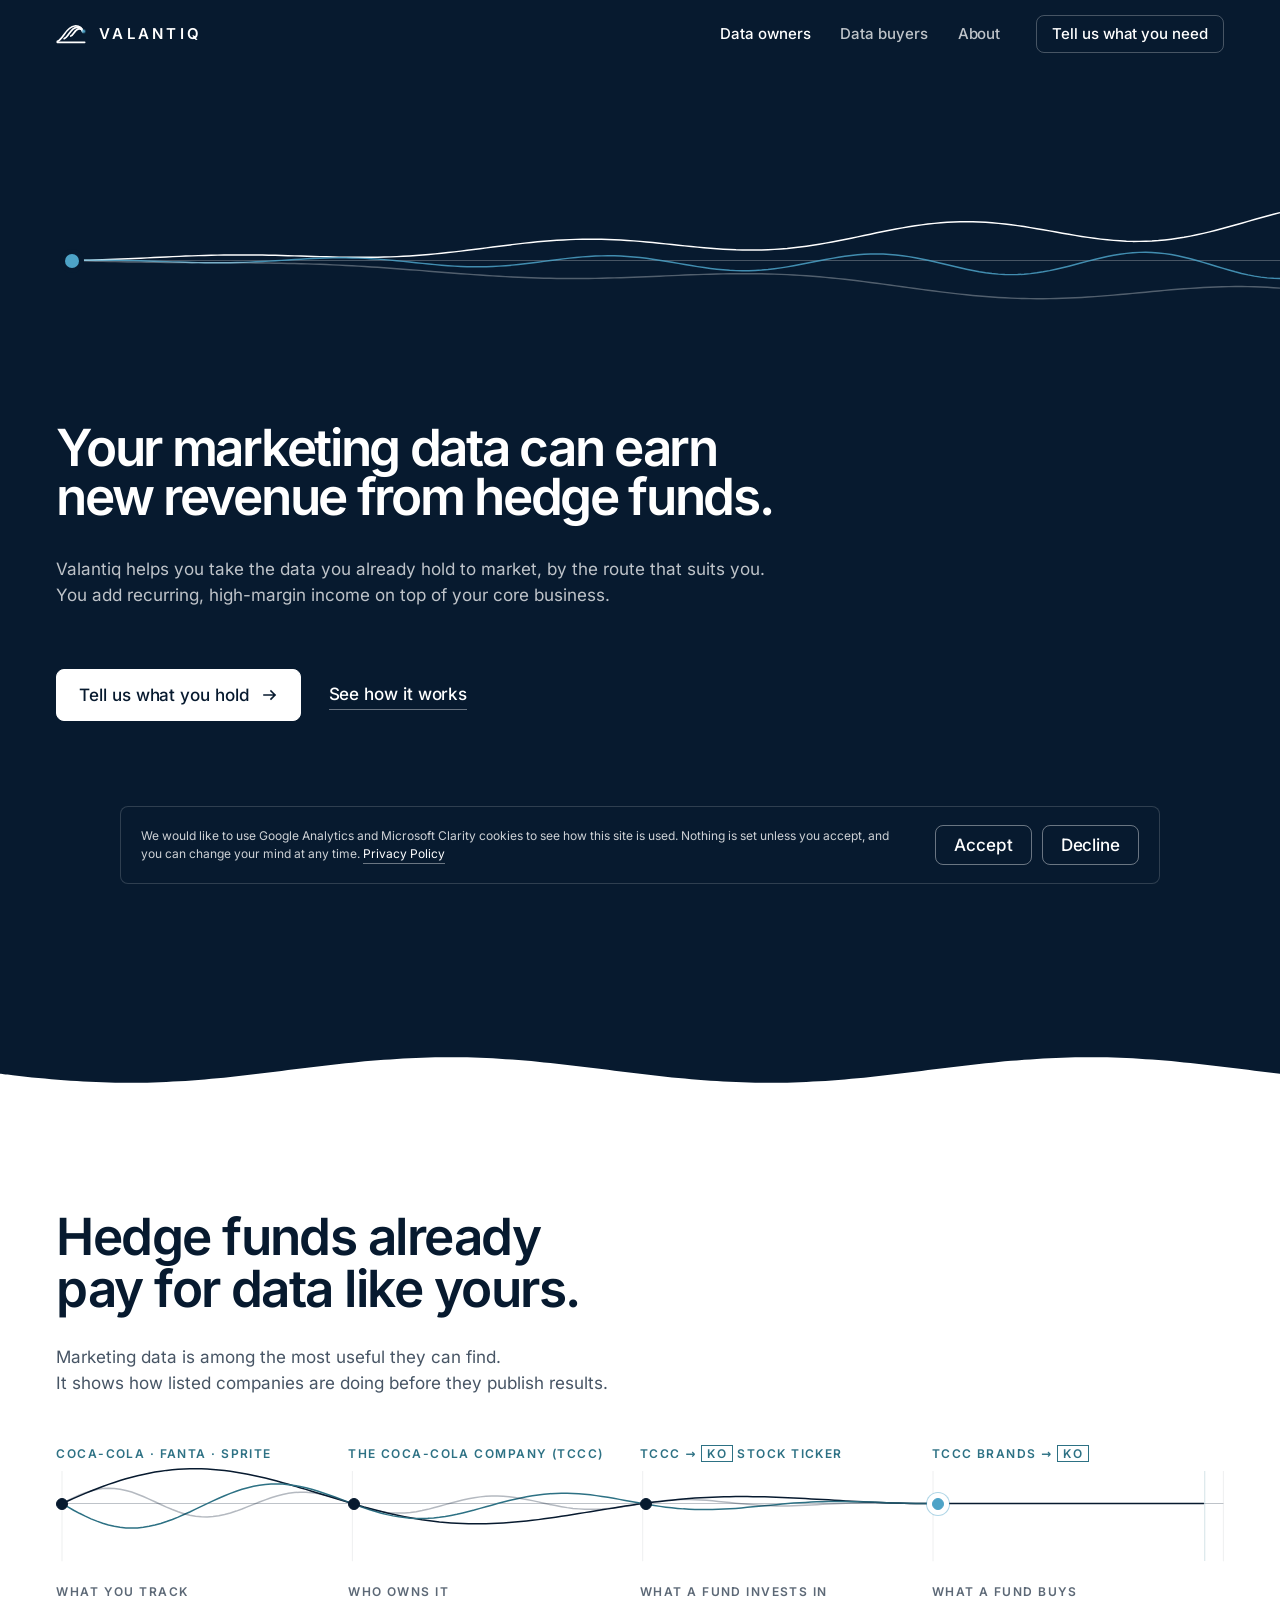
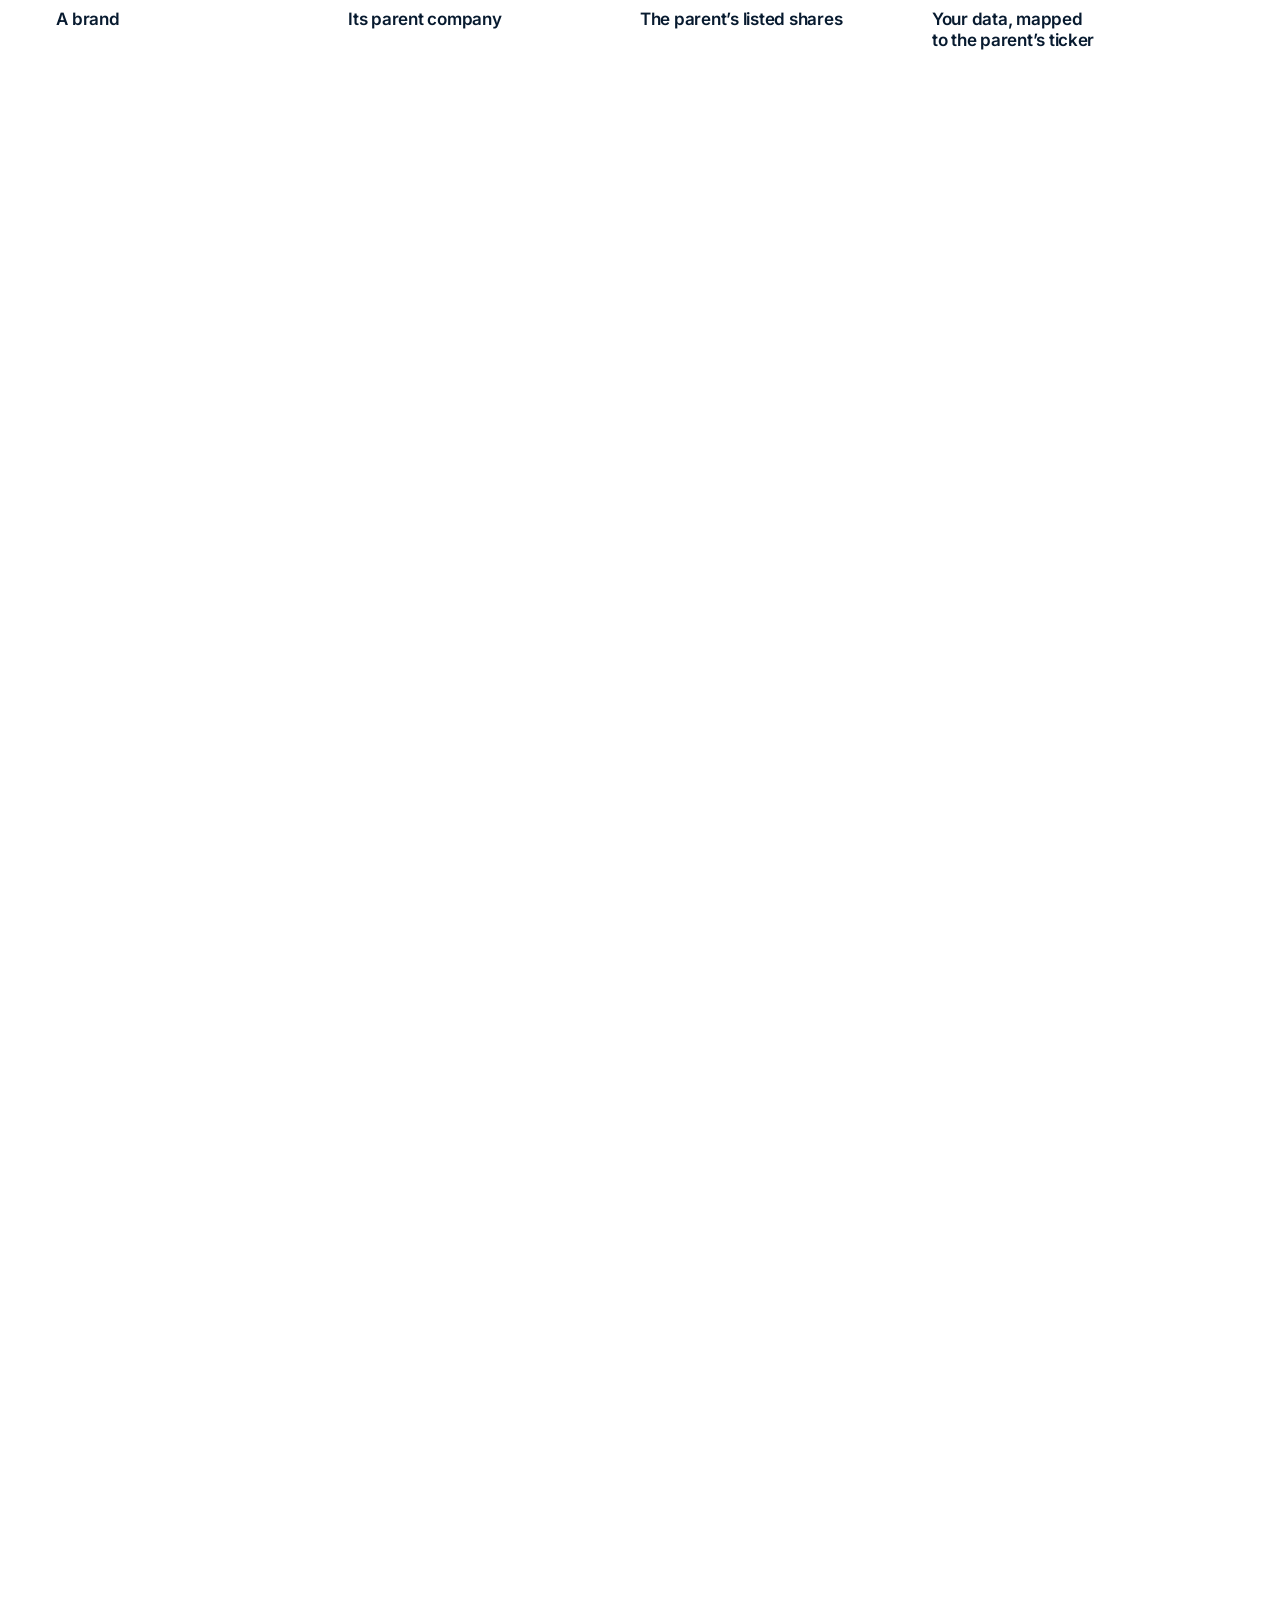
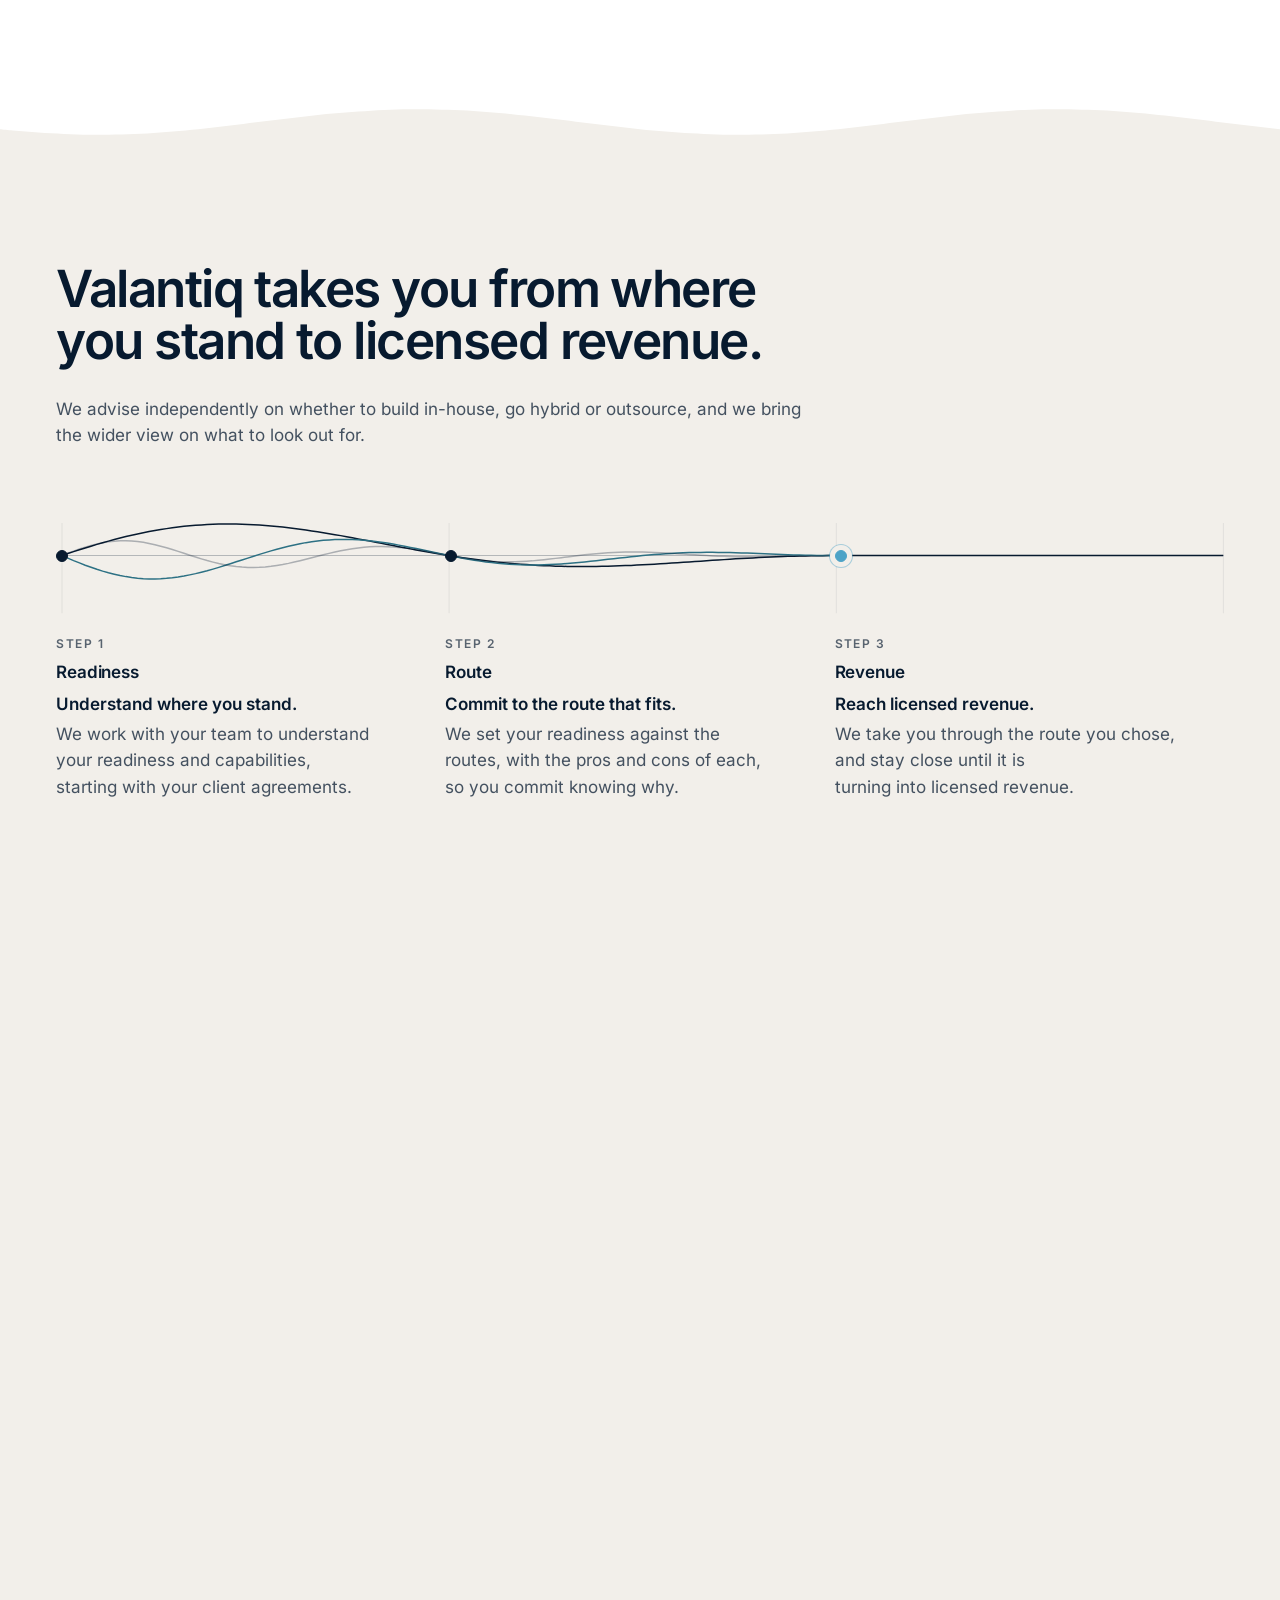
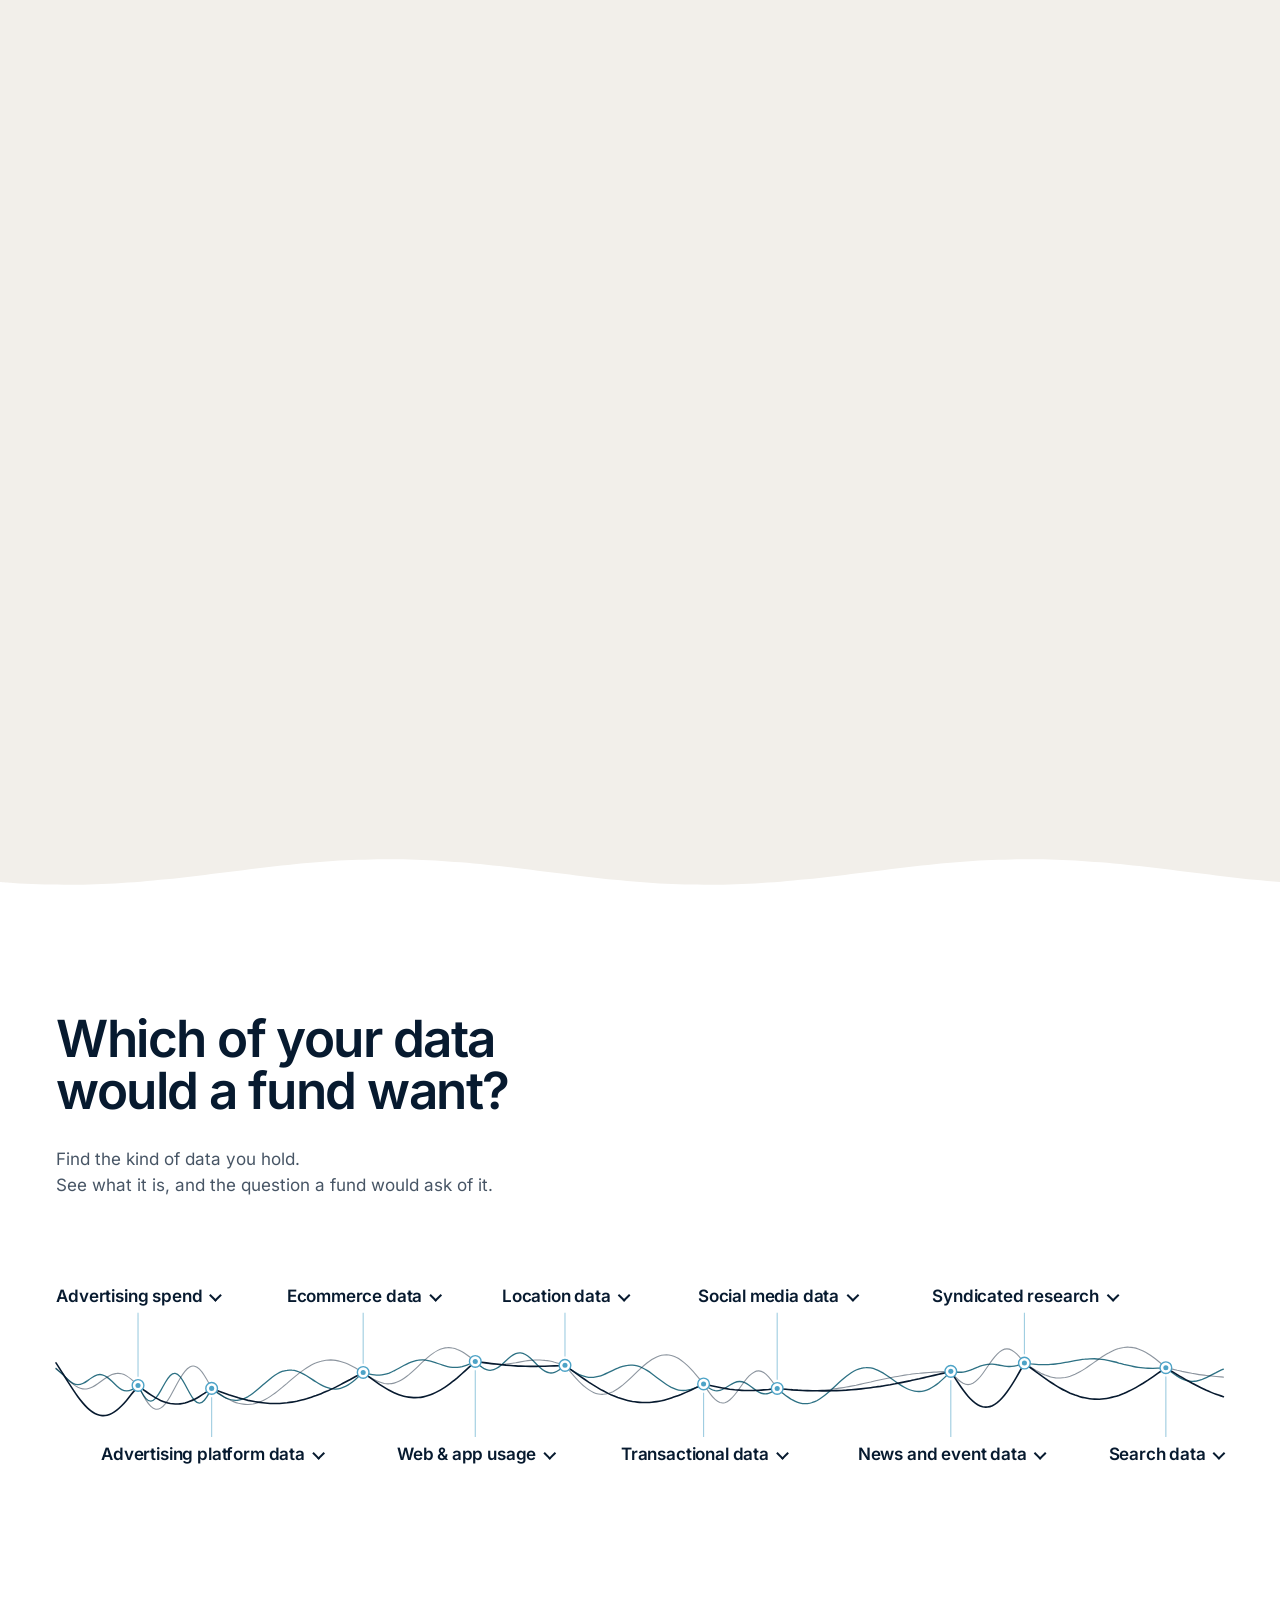
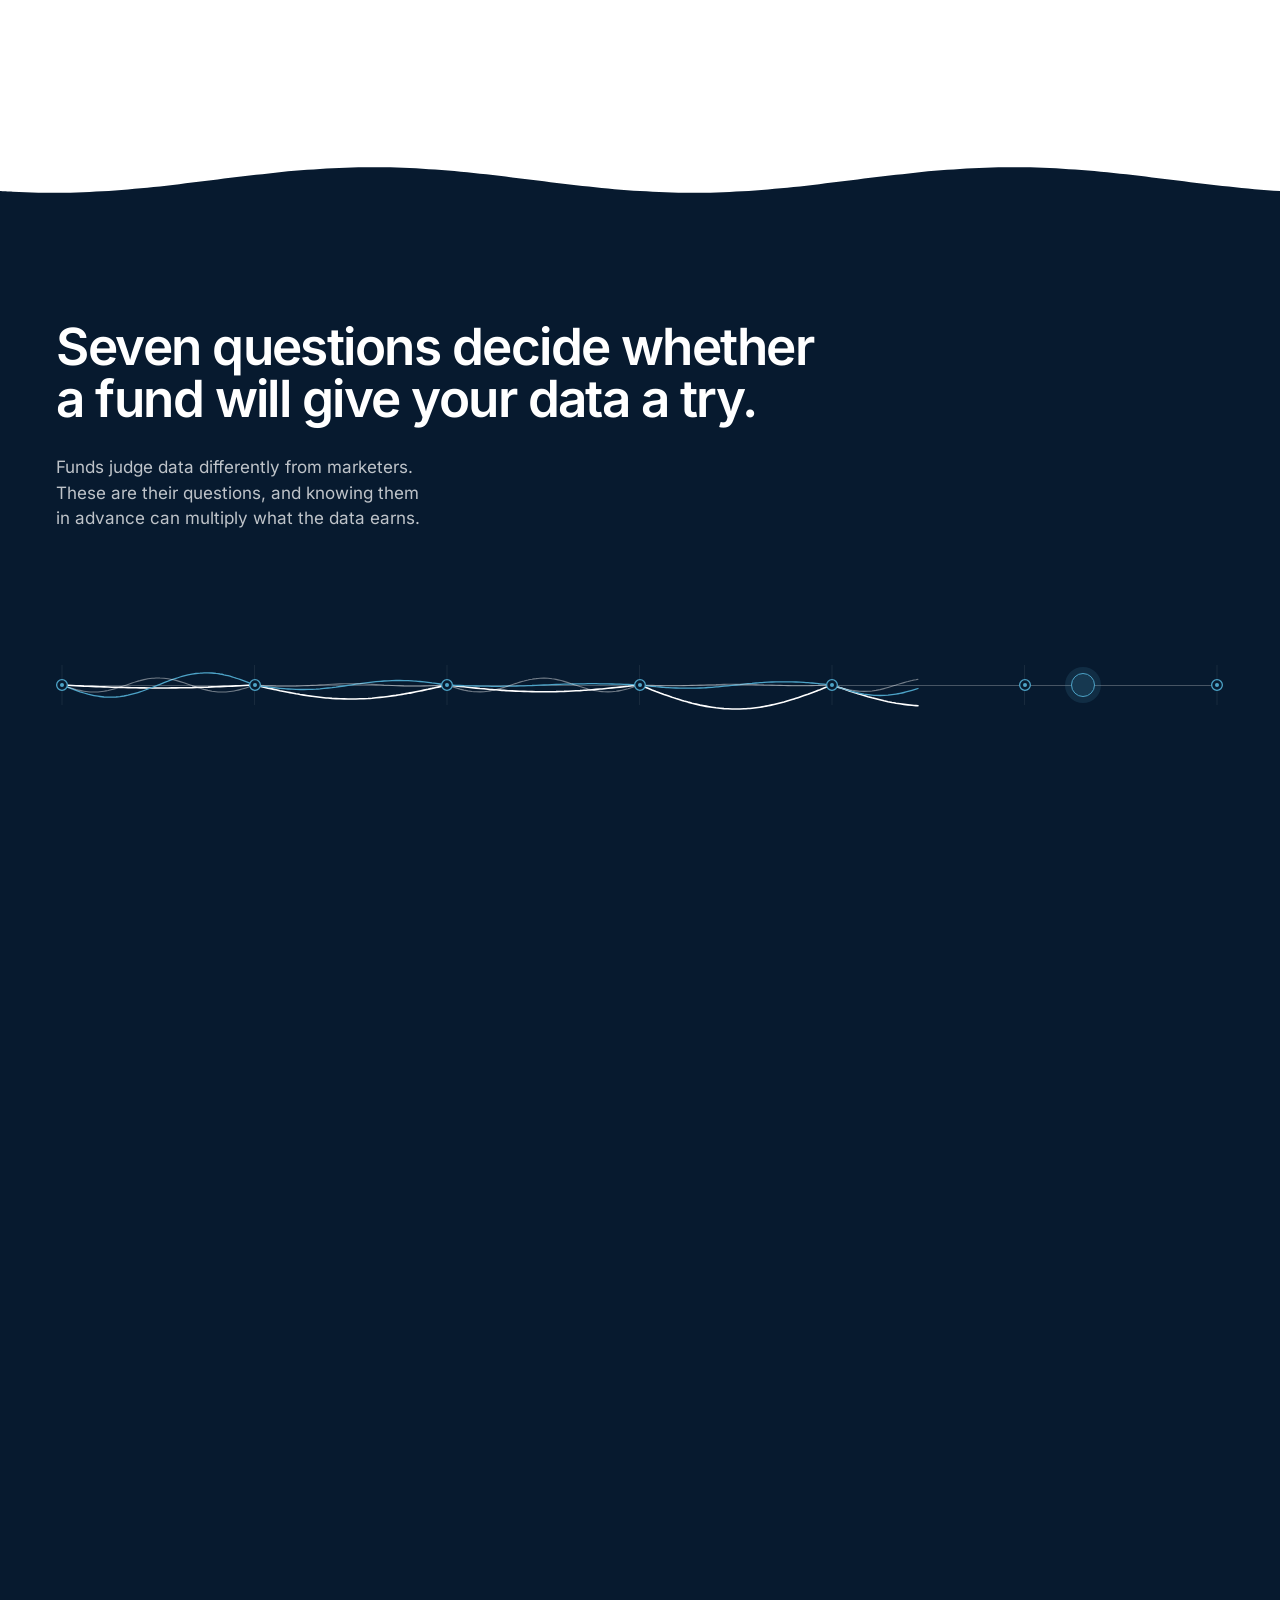
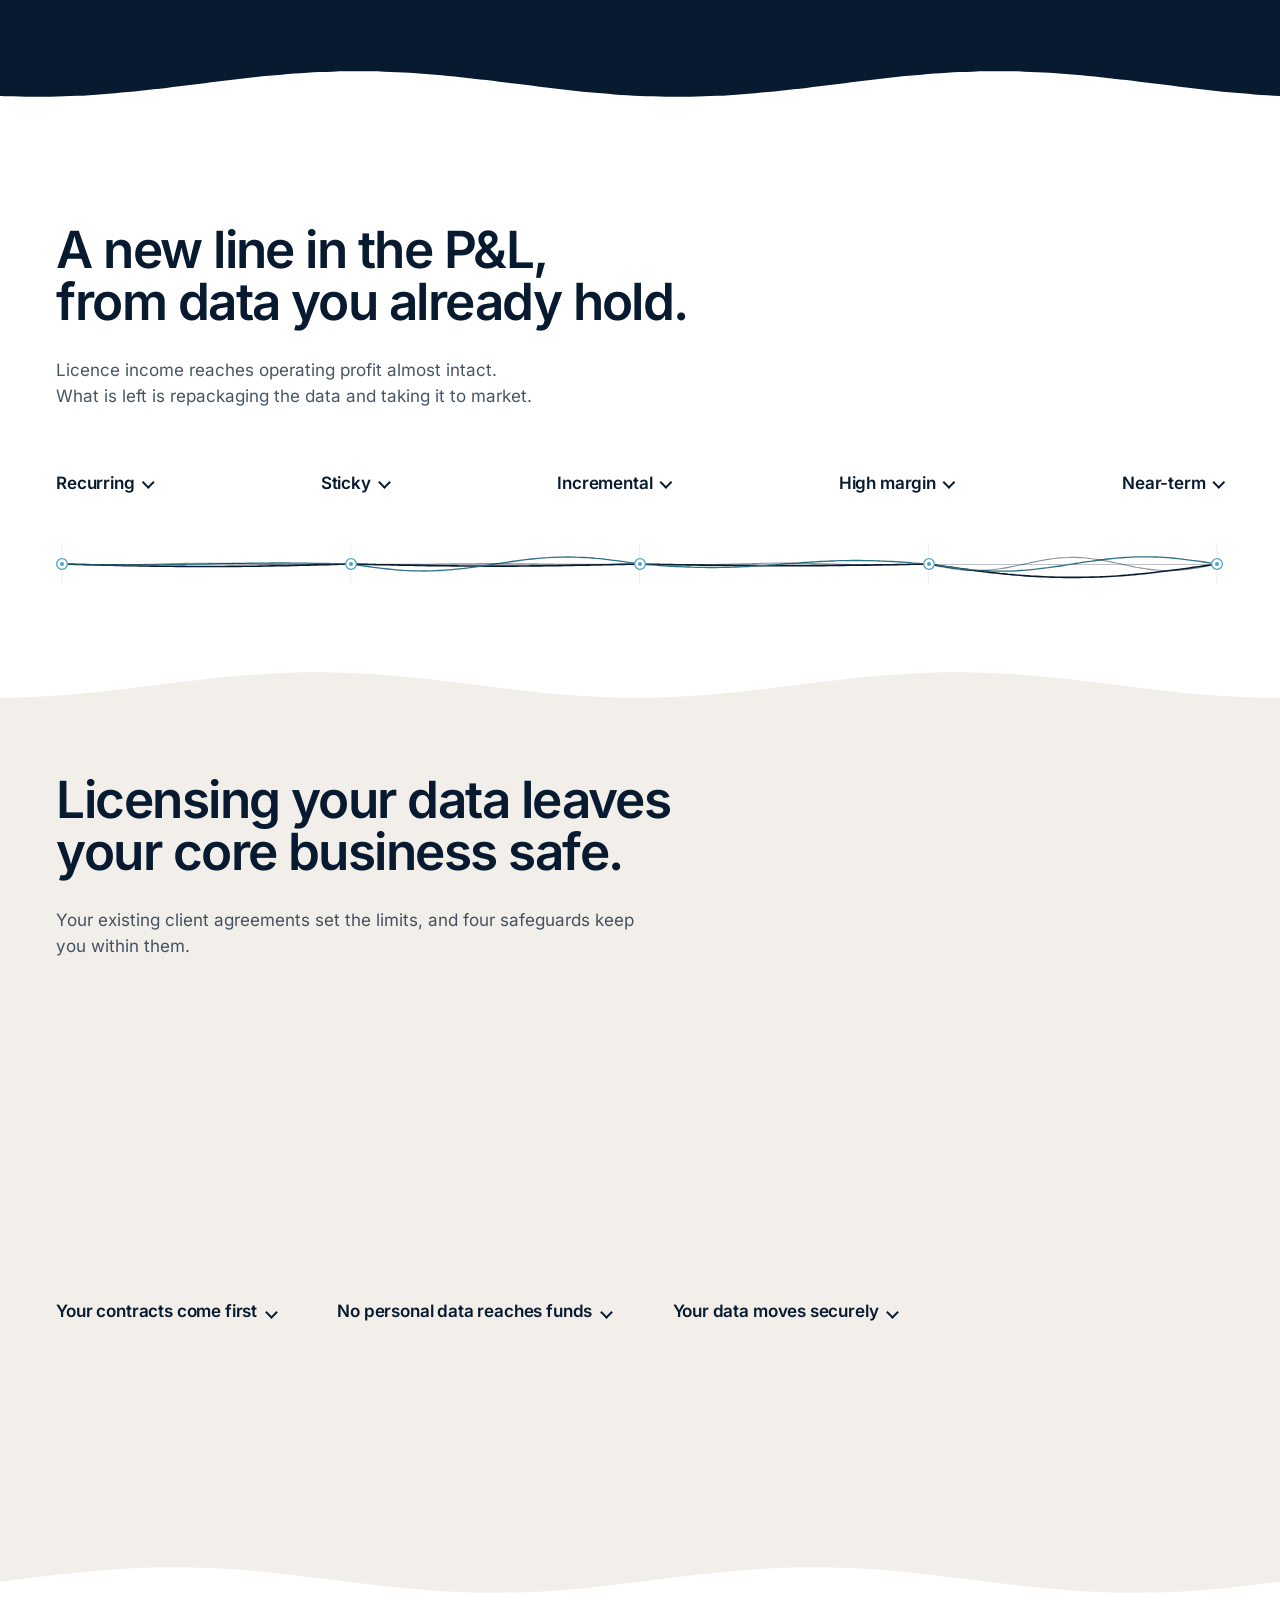
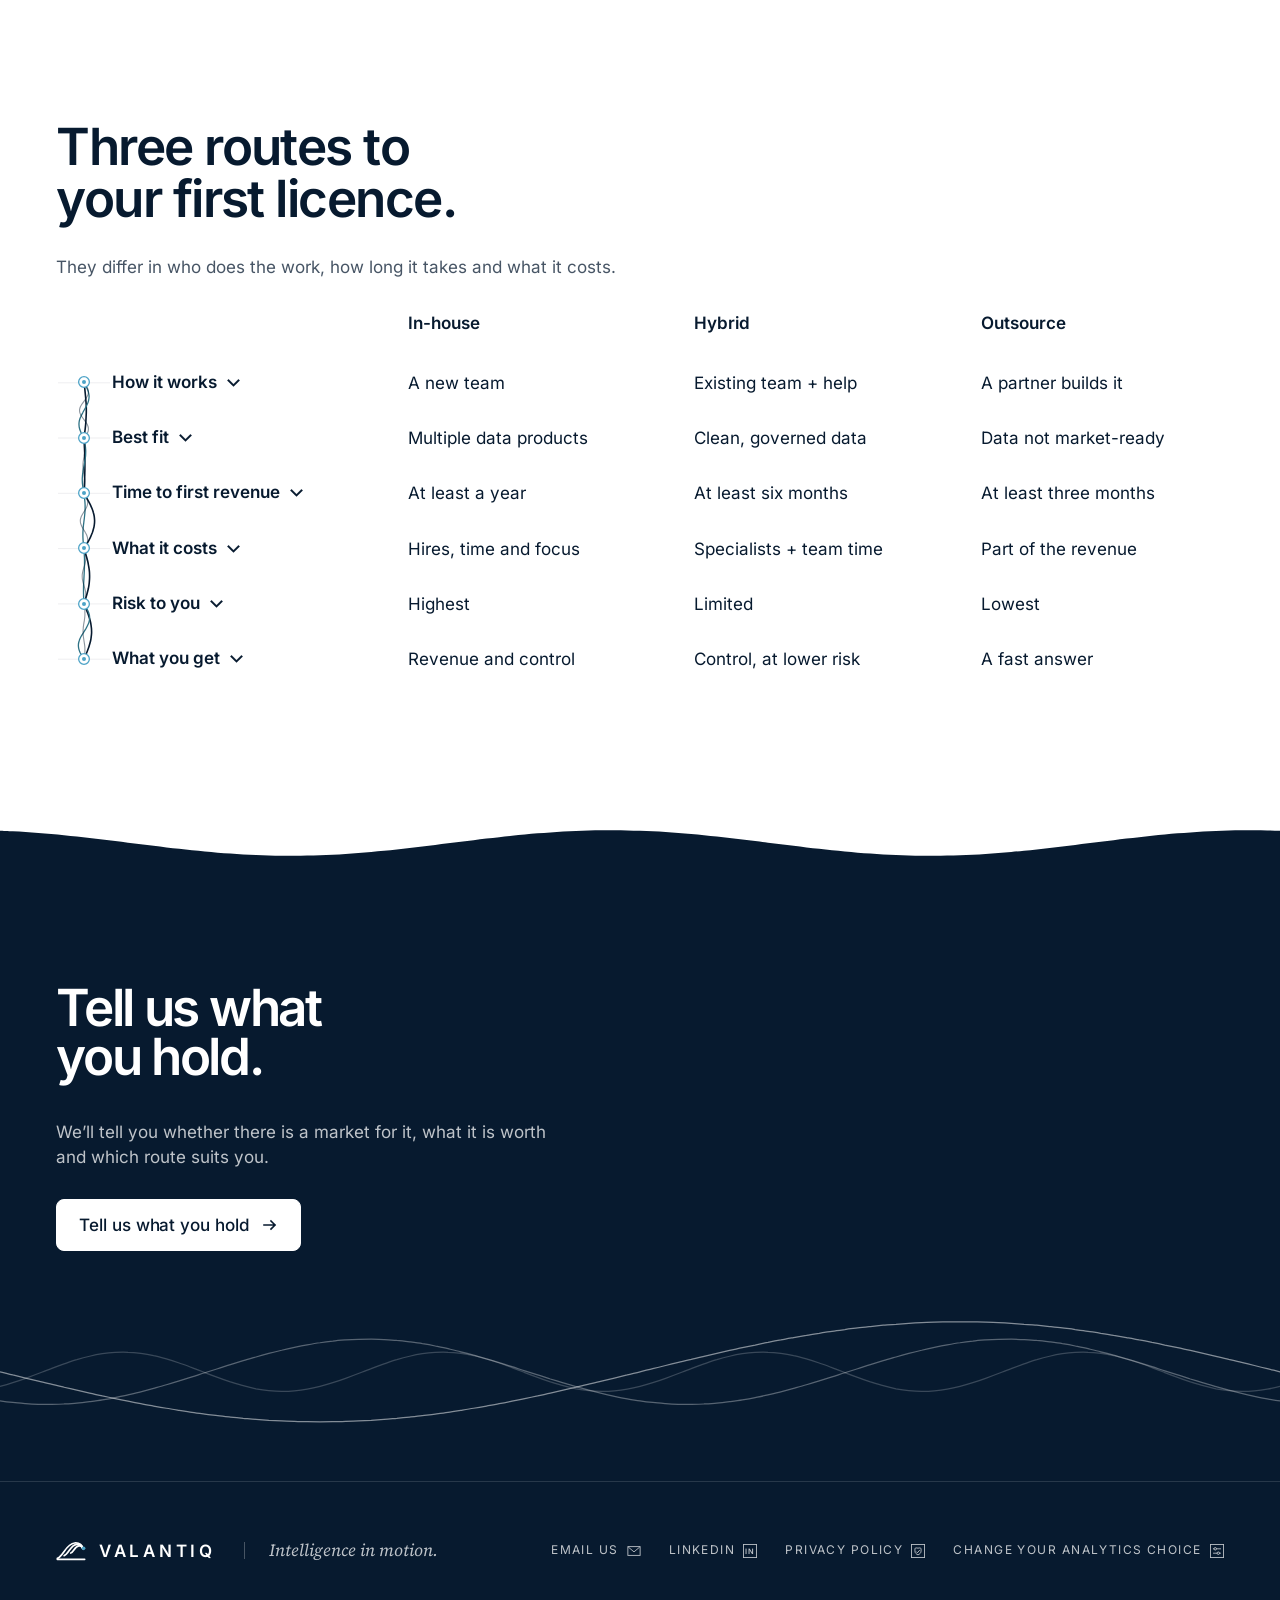
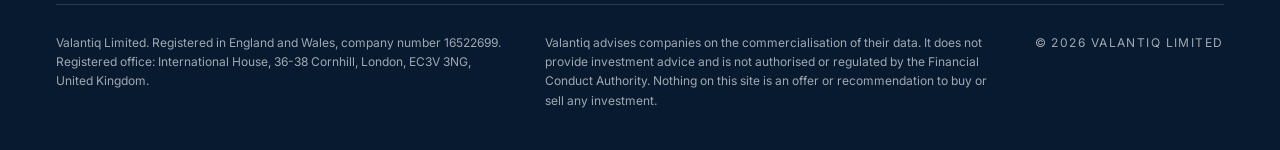
==== commit c39e6309: "Version 2.1 of the site" ====
--- a/index.html
+++ b/index.html
@@ -33,6 +33,7 @@
     <link rel="stylesheet" href="/assets/styles.css">
     <script src="/assets/site.js" defer></script>
     <script src="/assets/app.js" defer></script>
+    <script src="/assets/track.js" defer></script>
 </head>
 <body class="home">
 
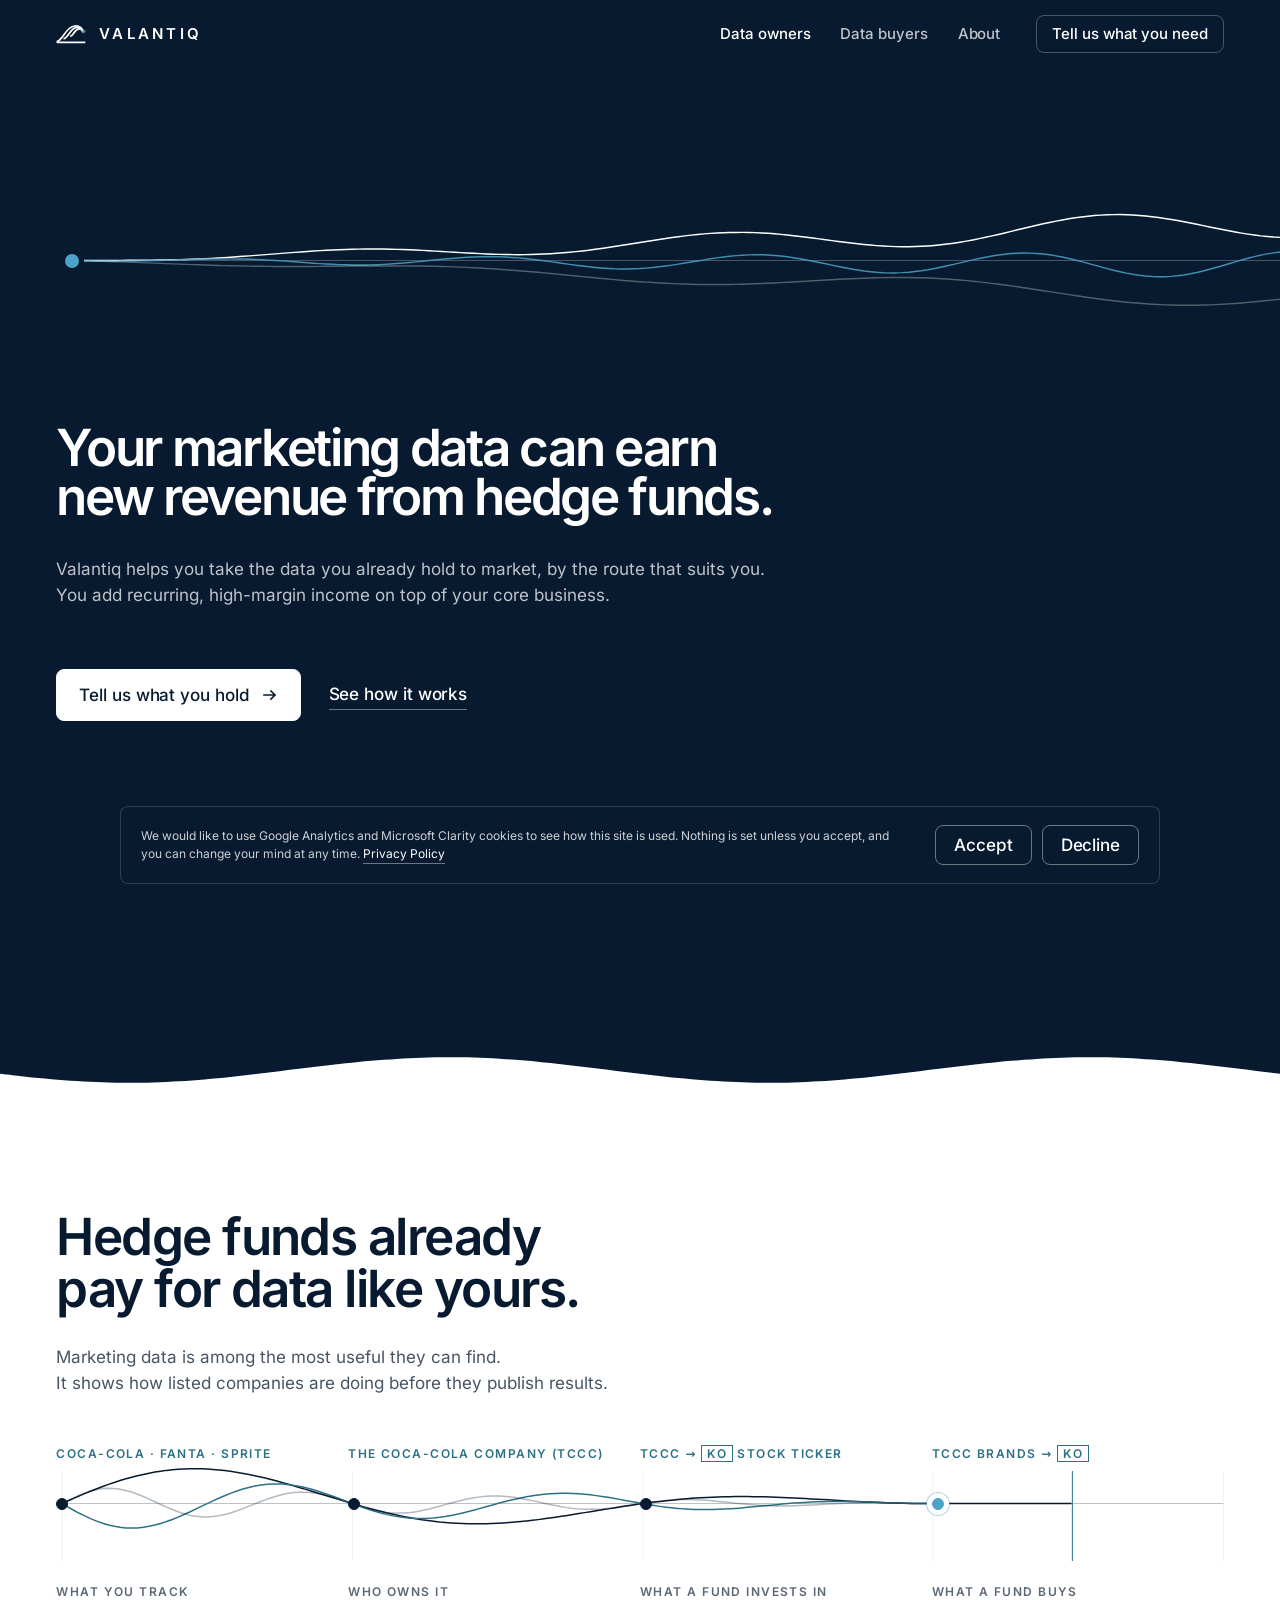
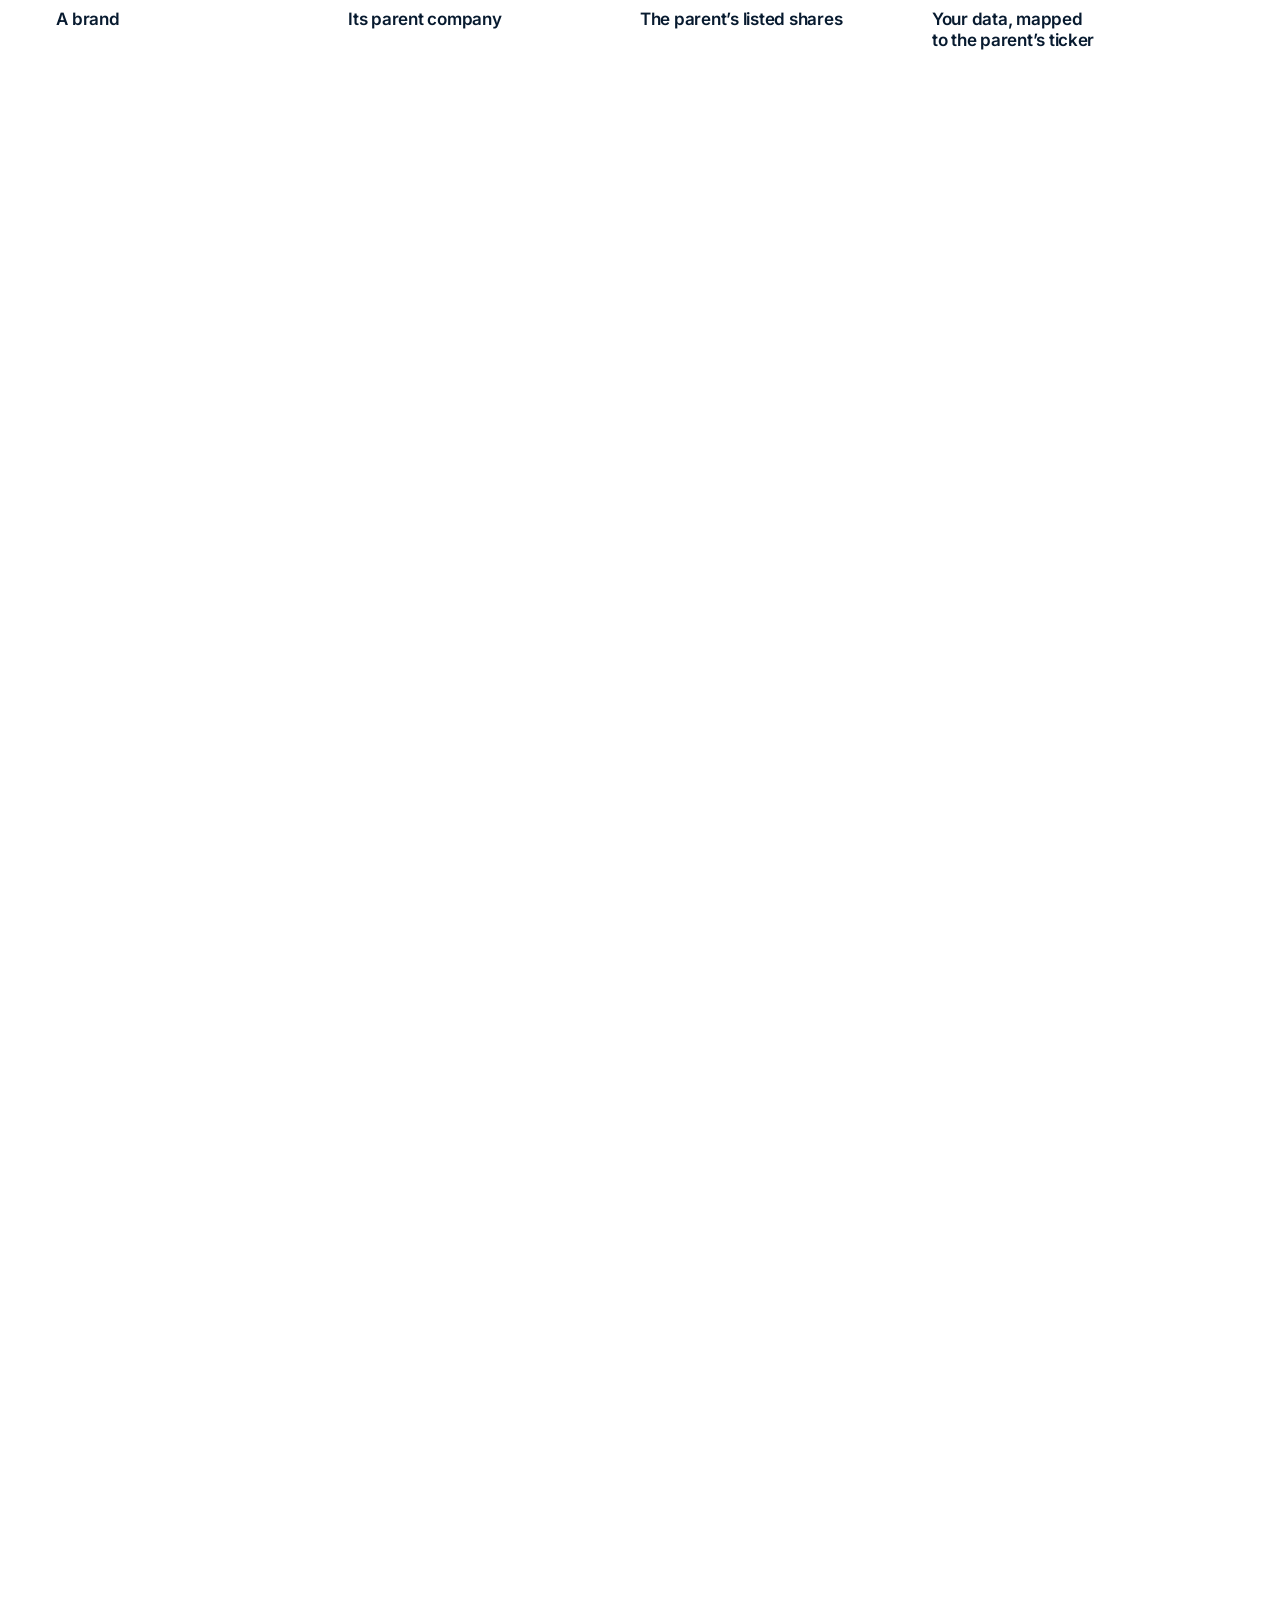
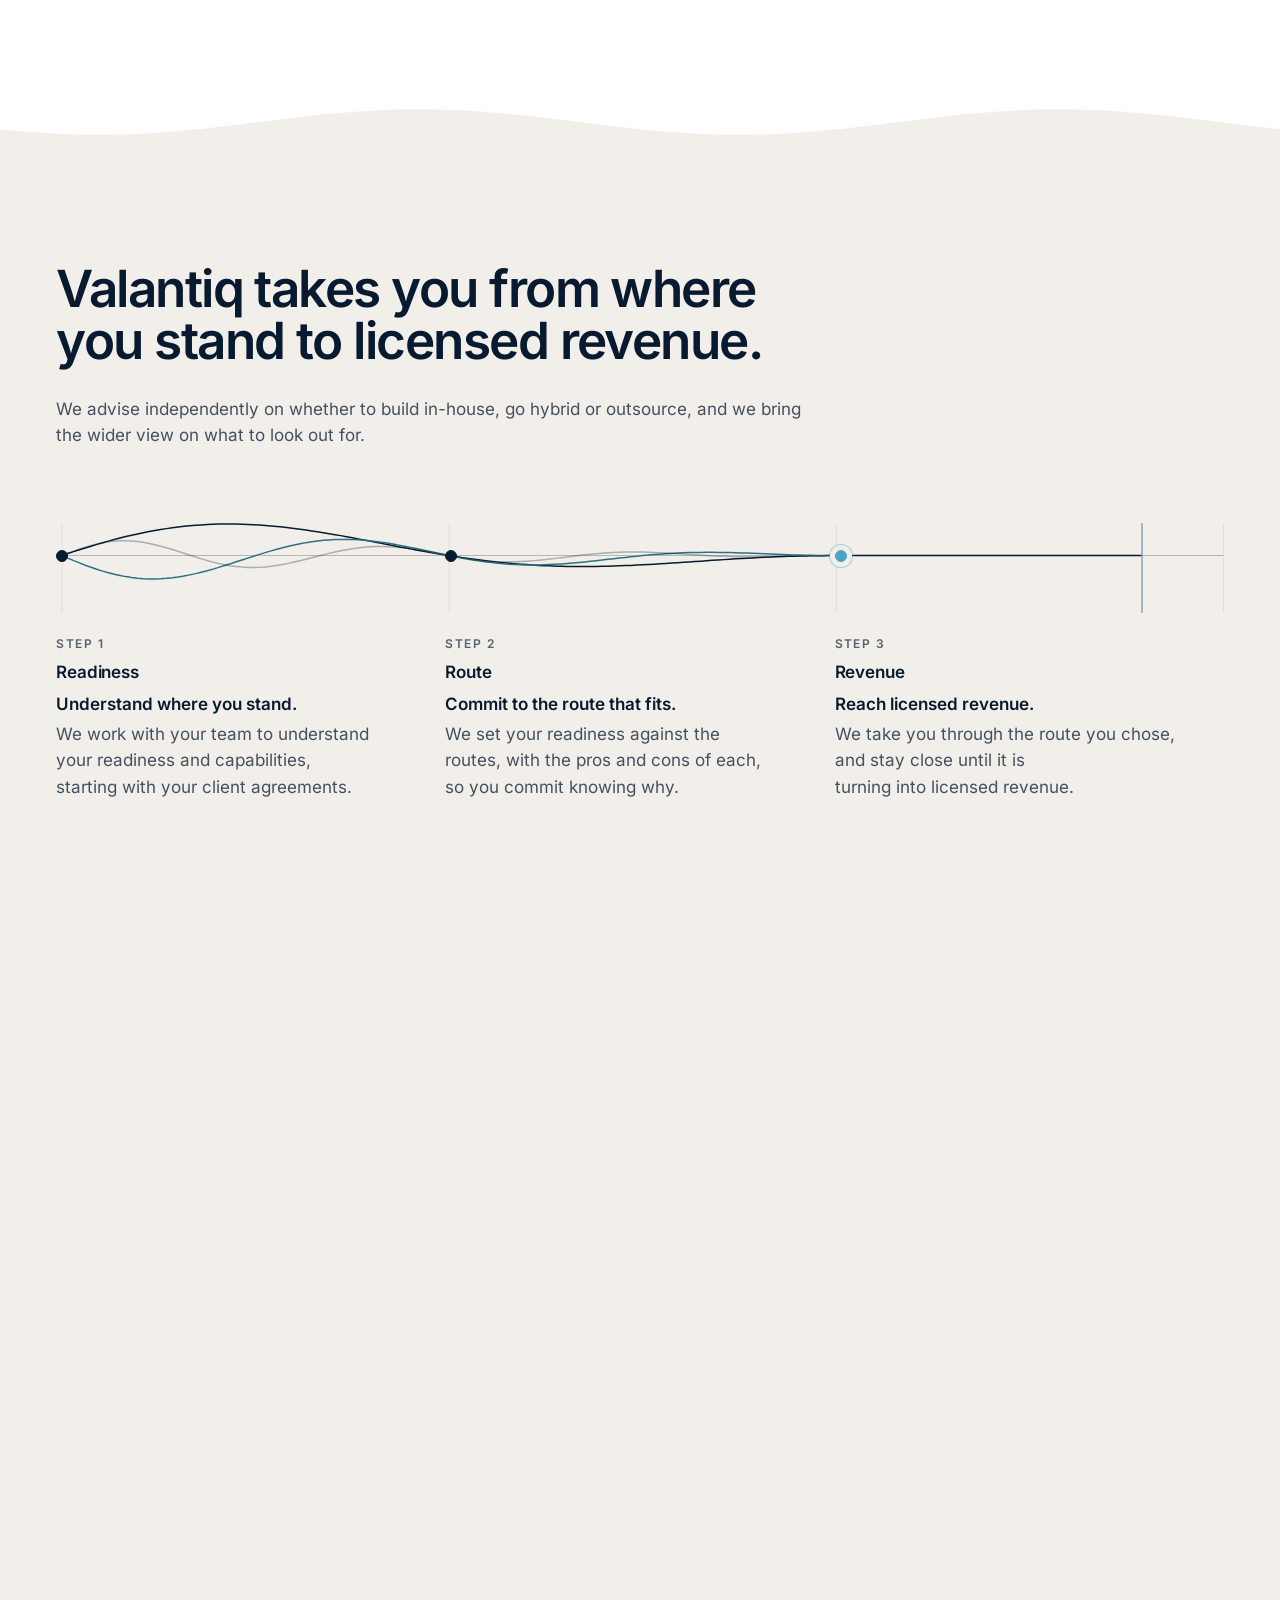
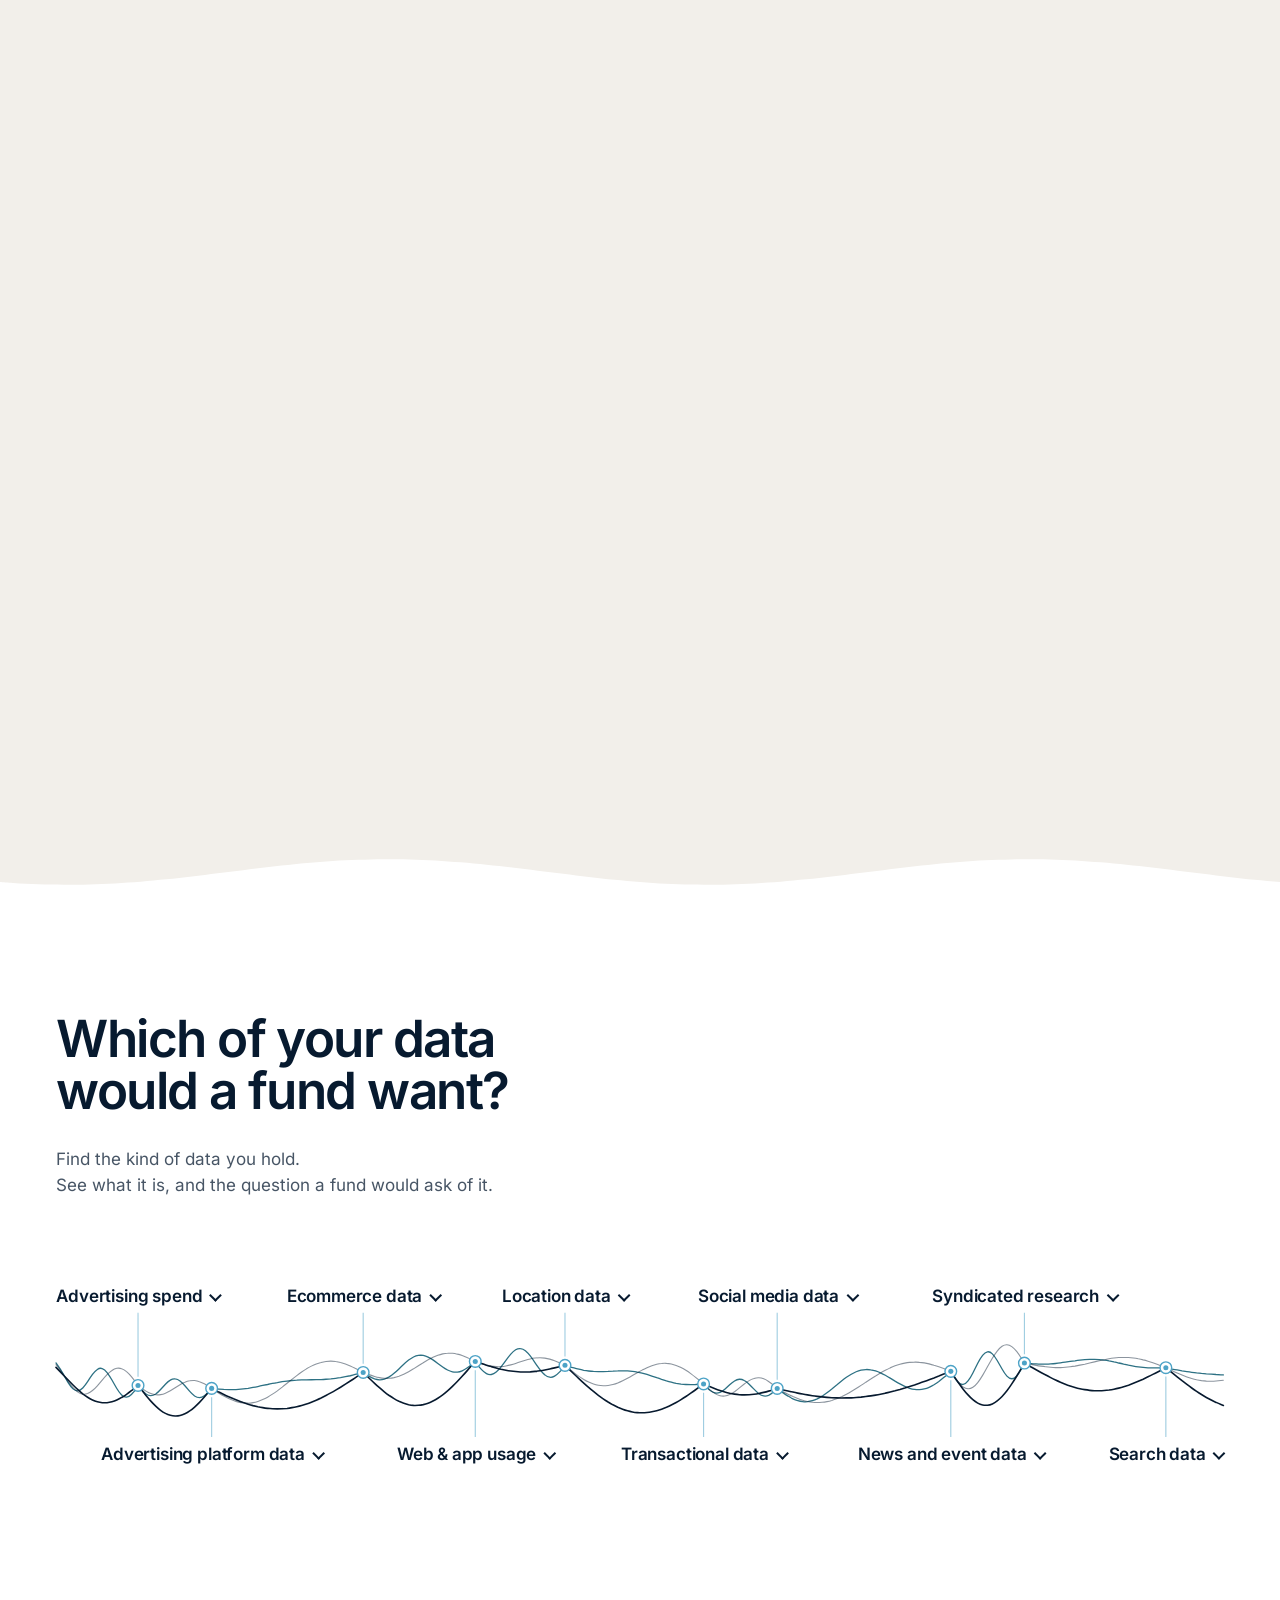
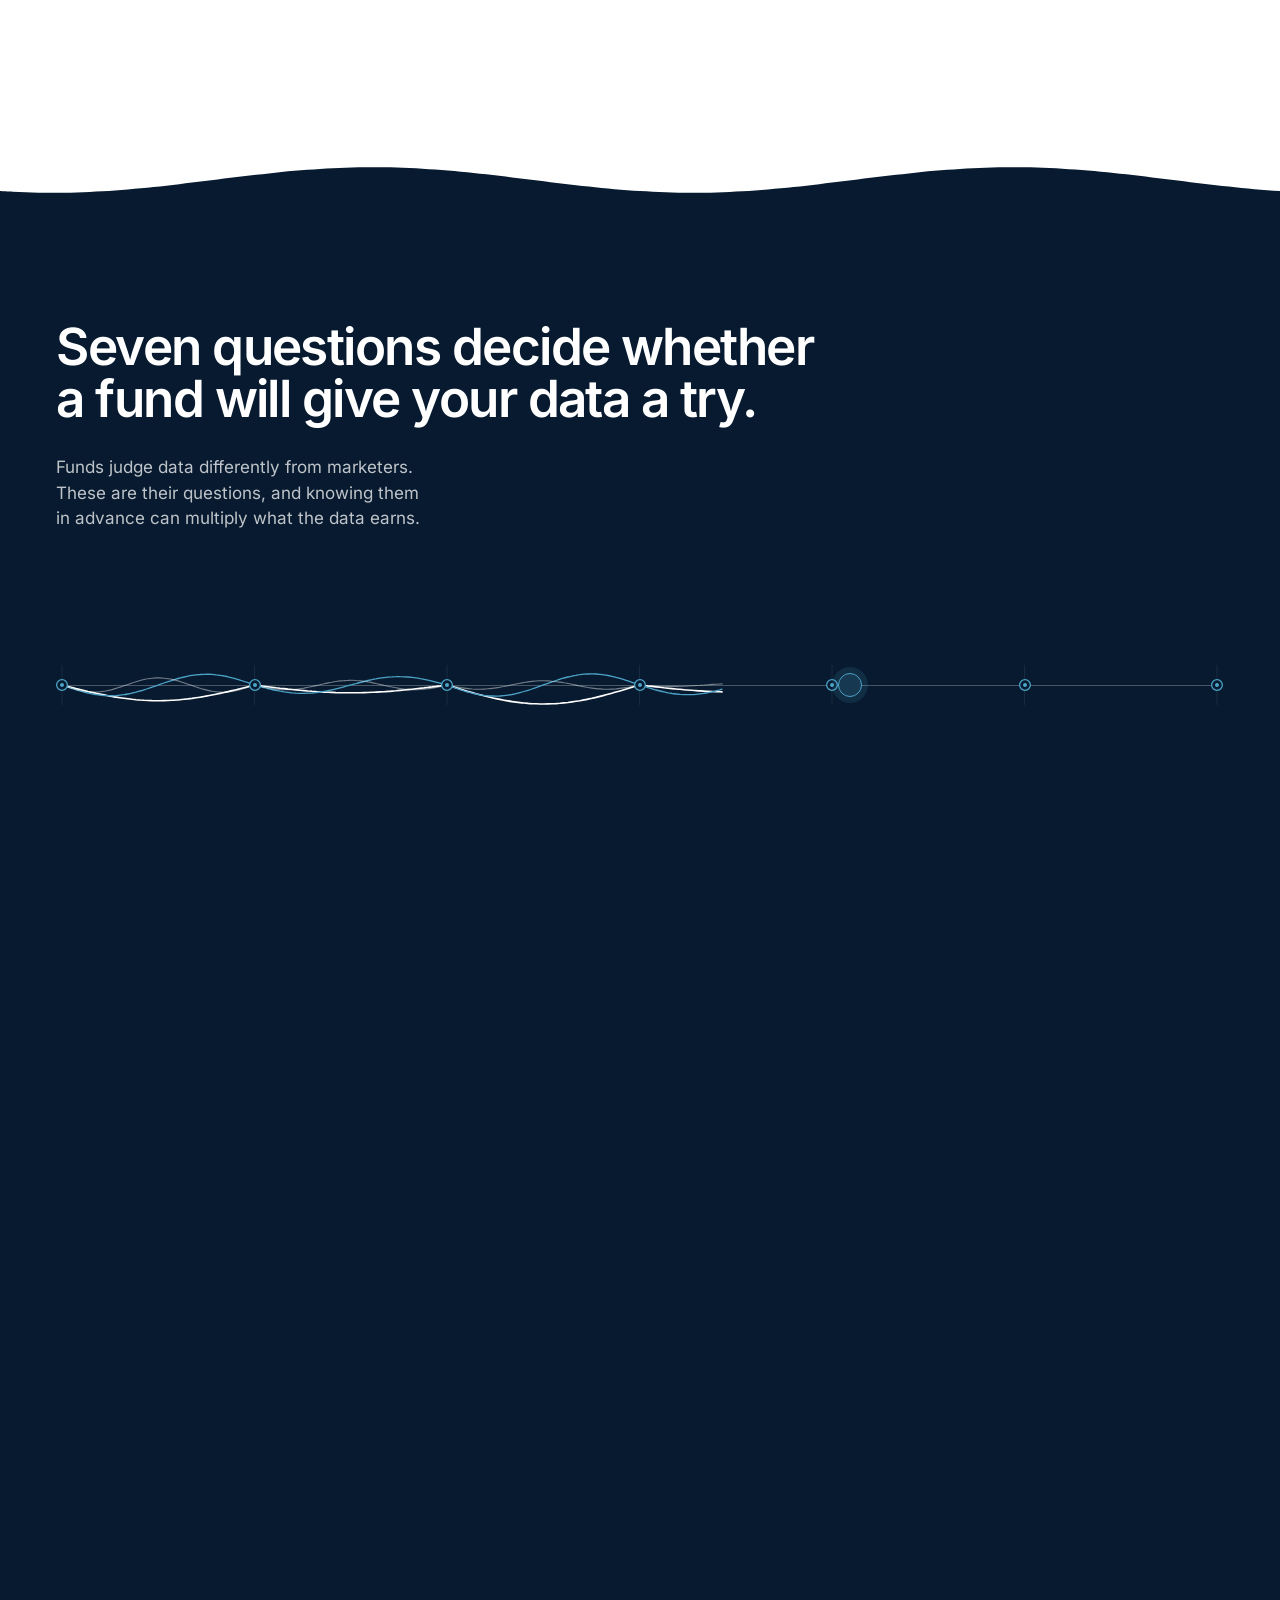
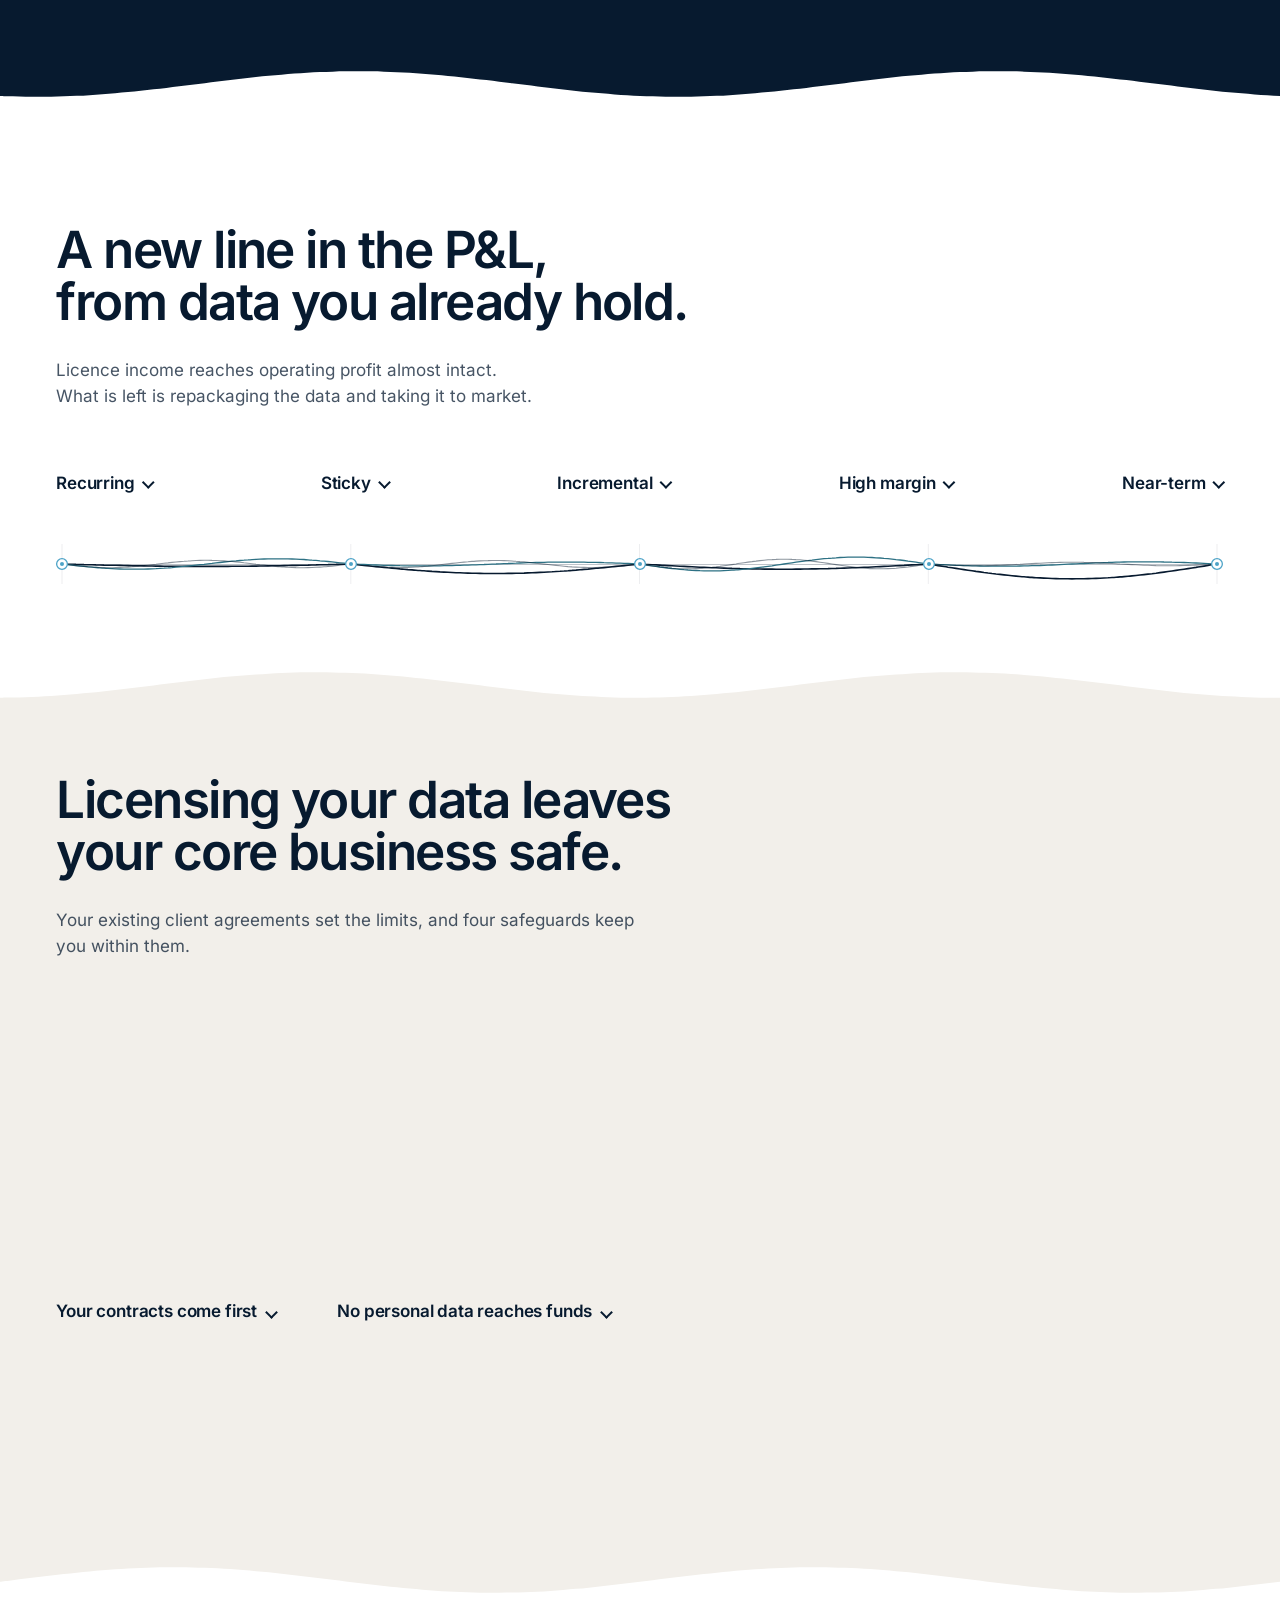
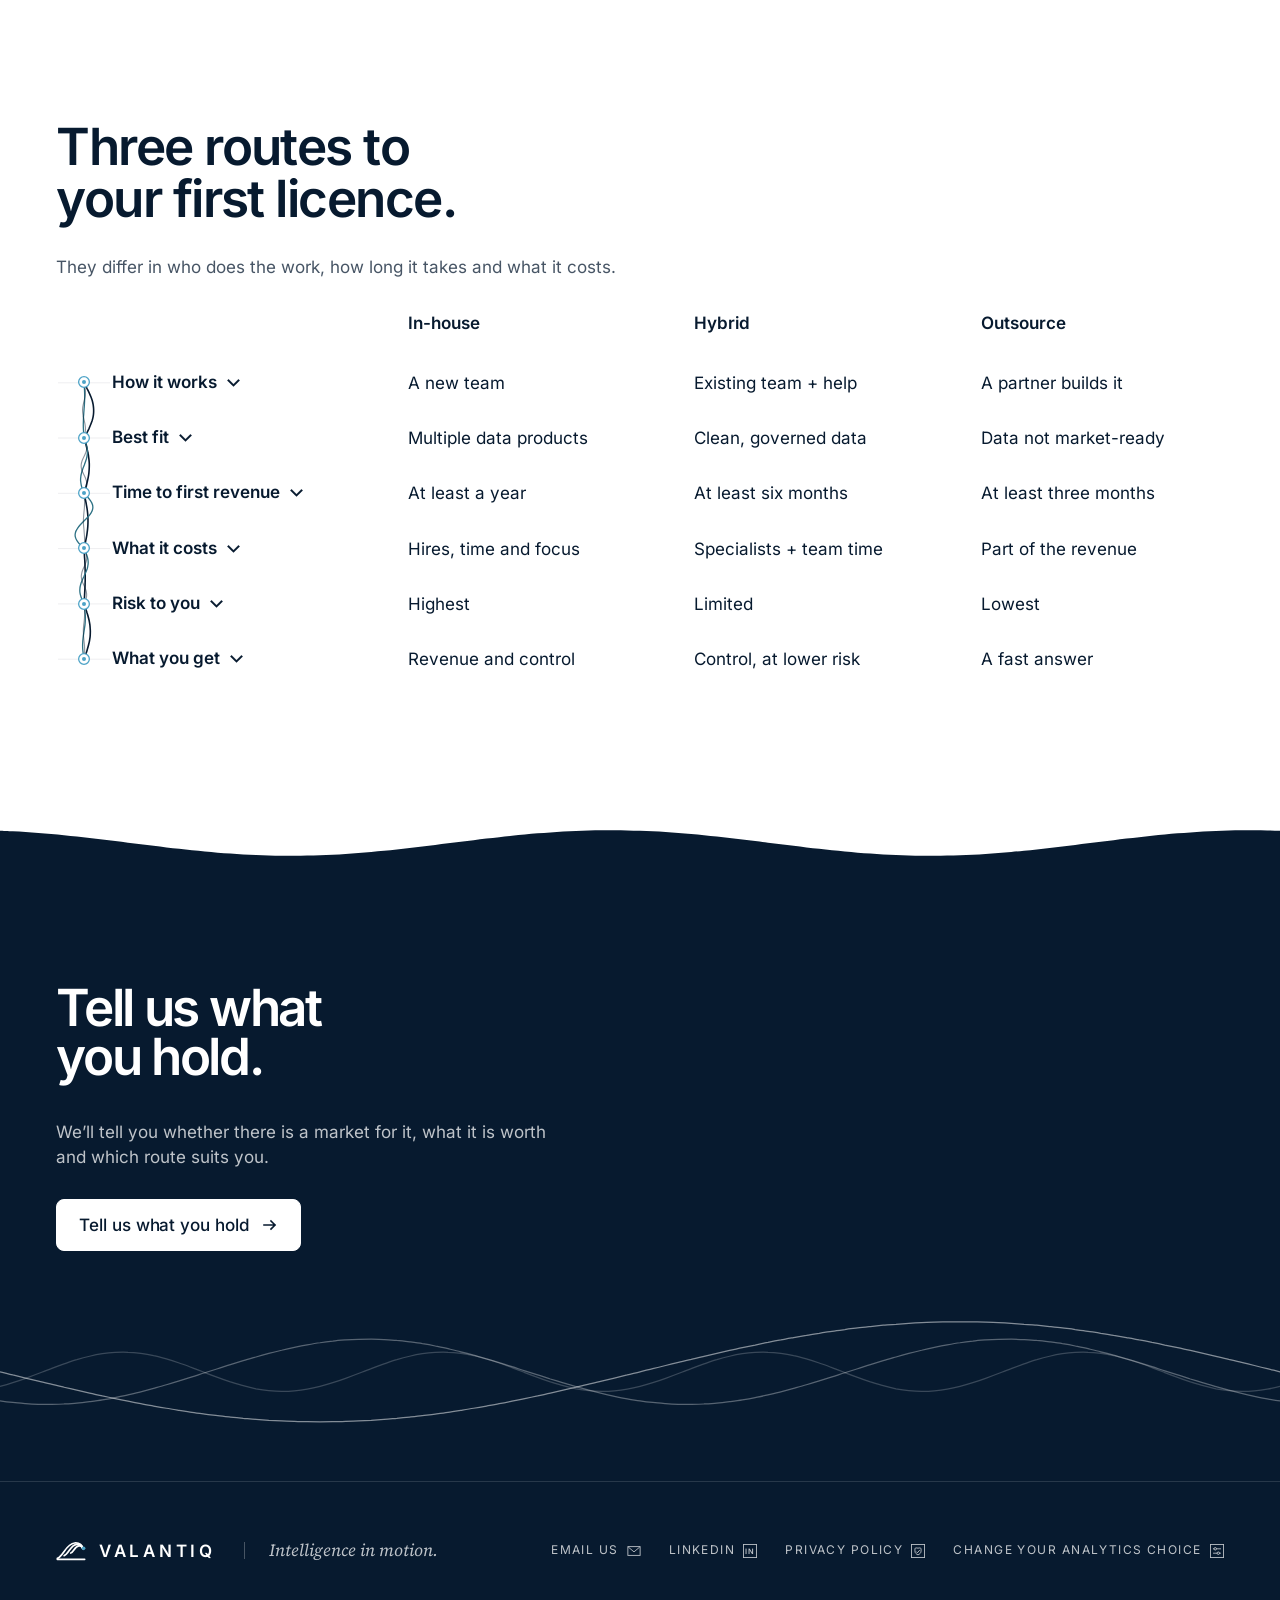
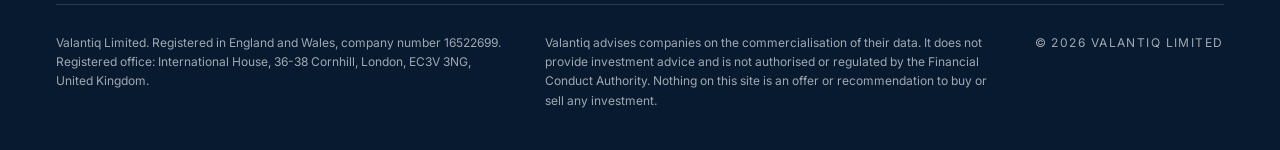
==== commit db963c14: "Version 2.3 of the site Adds llms.txt and llms-full.txt, a lastmod date for each page in the sitemap" ====
--- a/index.html
+++ b/index.html
@@ -18,7 +18,7 @@
     <meta property="og:image:height" content="630">
     <meta name="twitter:card" content="summary_large_image">
     <meta property="og:image:alt" content="Valantiq: Your marketing data can earn new revenue from hedge funds.">
-    <script type="application/ld+json">{"@context": "https://schema.org", "@graph": [{"@type": "Organization", "@id": "https://valantiq.com/#organization", "name": "Valantiq", "url": "https://valantiq.com/", "legalName": "Valantiq Limited", "logo": "https://valantiq.com/android-chrome-512x512.png", "email": "info@valantiq.com", "description": "Valantiq helps data-rich companies license their data to hedge funds and asset managers, for recurring, high-margin revenue on top of your core business.", "sameAs": ["https://www.linkedin.com/company/valantiq/"], "address": {"@type": "PostalAddress", "streetAddress": "International House, 36-38 Cornhill", "addressLocality": "London", "postalCode": "EC3V 3NG", "addressCountry": "United Kingdom"}, "foundingDate": "2025"}, {"@type": "WebSite", "@id": "https://valantiq.com/#website", "url": "https://valantiq.com/", "name": "Valantiq", "inLanguage": "en-GB", "publisher": {"@id": "https://valantiq.com/#organization"}}]}</script>
+    <script type="application/ld+json">{"@context": "https://schema.org", "@graph": [{"@type": "Organization", "@id": "https://valantiq.com/#organization", "name": "Valantiq", "url": "https://valantiq.com/", "legalName": "Valantiq Limited", "logo": "https://valantiq.com/android-chrome-512x512.png", "email": "info@valantiq.com", "description": "Valantiq helps data-rich companies license their data to hedge funds and asset managers, for recurring, high-margin revenue on top of your core business.", "sameAs": ["https://www.linkedin.com/company/valantiq/"], "address": {"@type": "PostalAddress", "streetAddress": "International House, 36-38 Cornhill", "addressLocality": "London", "postalCode": "EC3V 3NG", "addressCountry": "GB"}, "foundingDate": "2025"}, {"@type": "WebSite", "@id": "https://valantiq.com/#website", "url": "https://valantiq.com/", "name": "Valantiq", "inLanguage": "en-GB", "publisher": {"@id": "https://valantiq.com/#organization"}}]}</script>
 
     <!-- Favicons (unchanged from the launch page, served from the site root) -->
     <link rel="icon" type="image/x-icon" href="/favicon.ico">
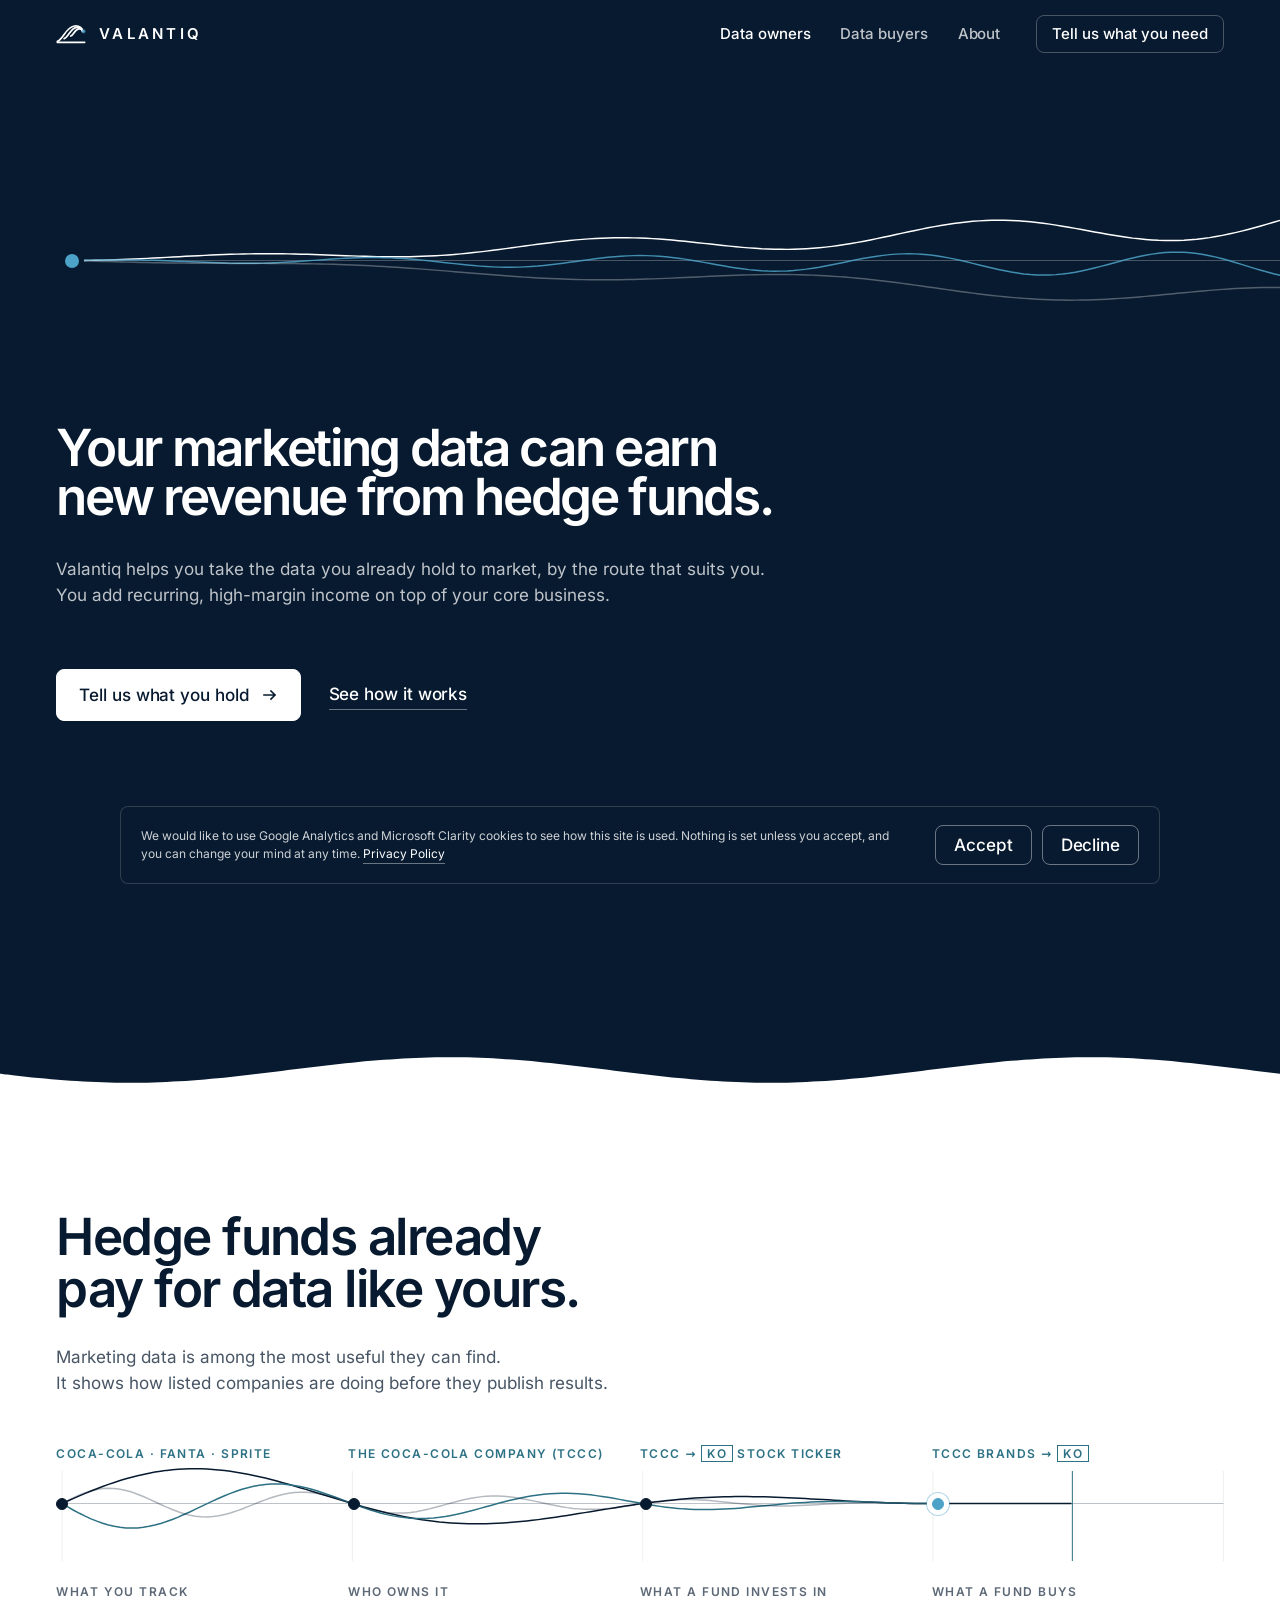
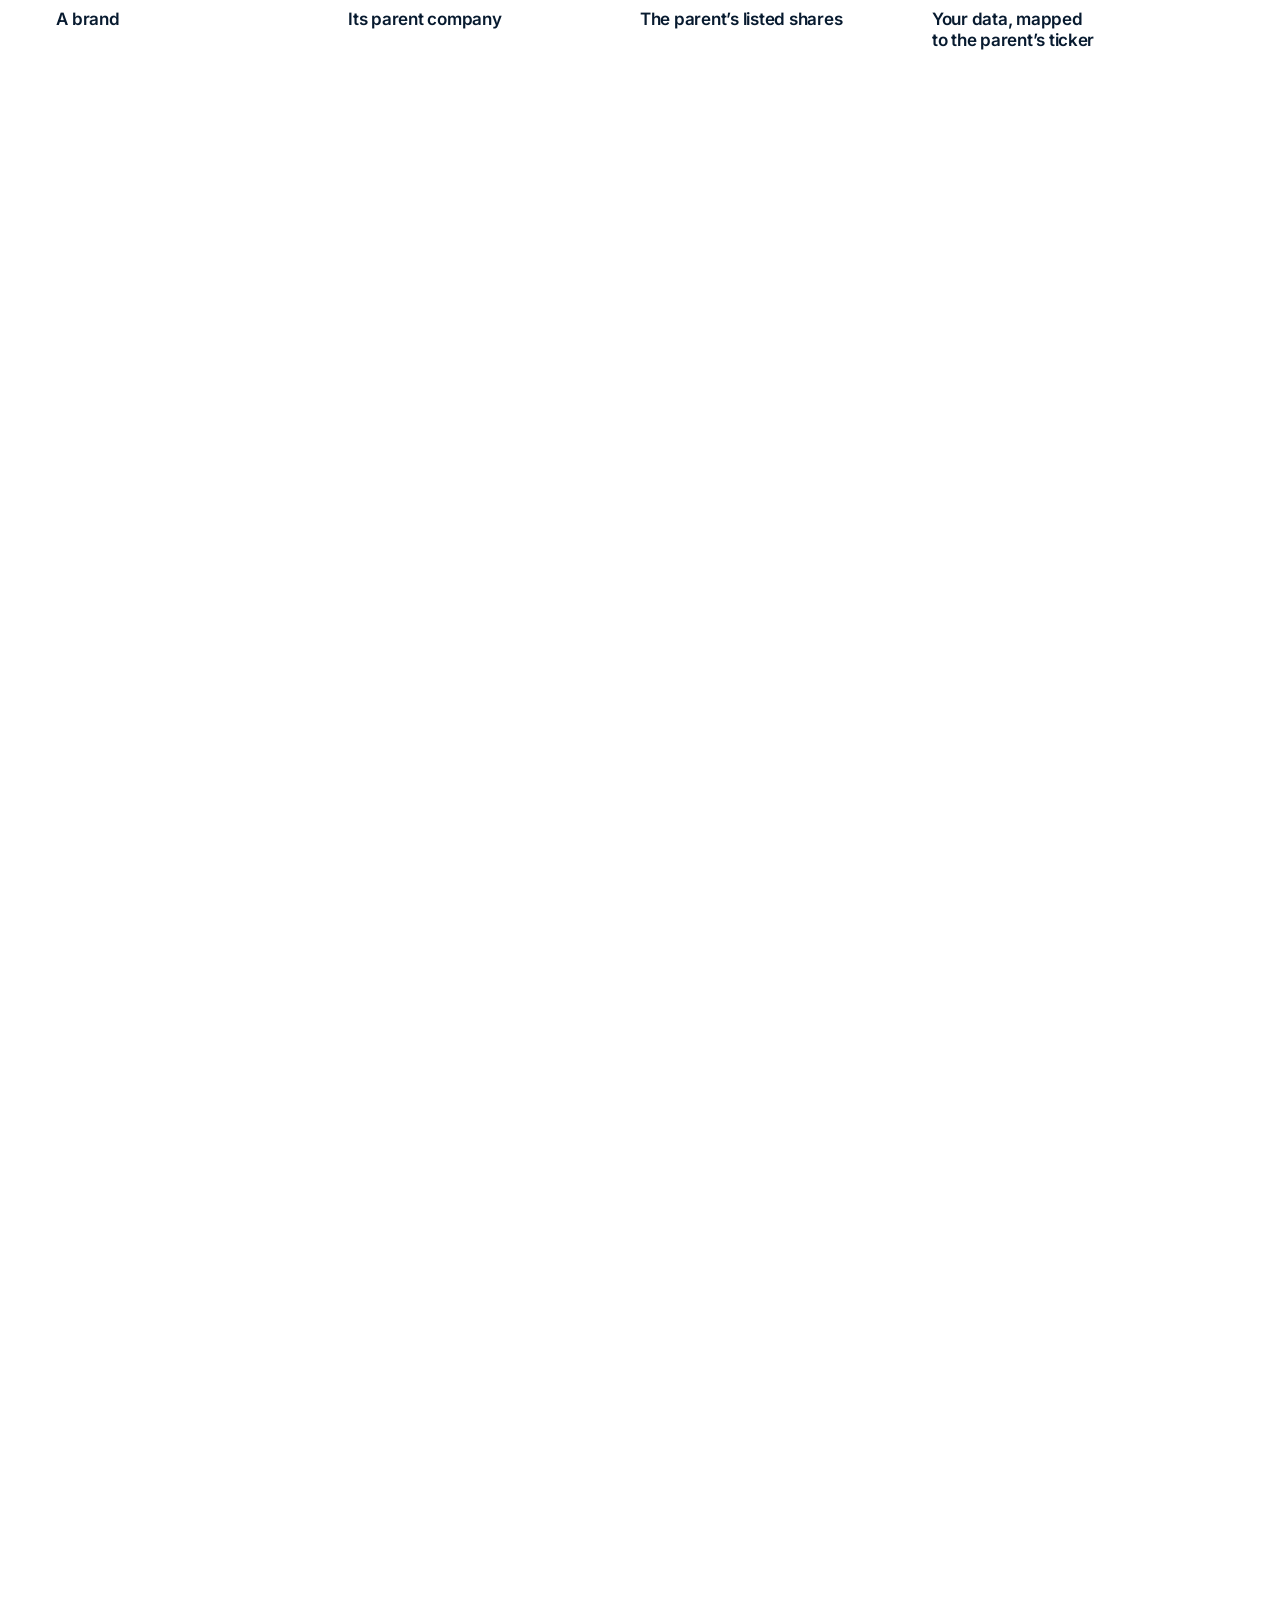
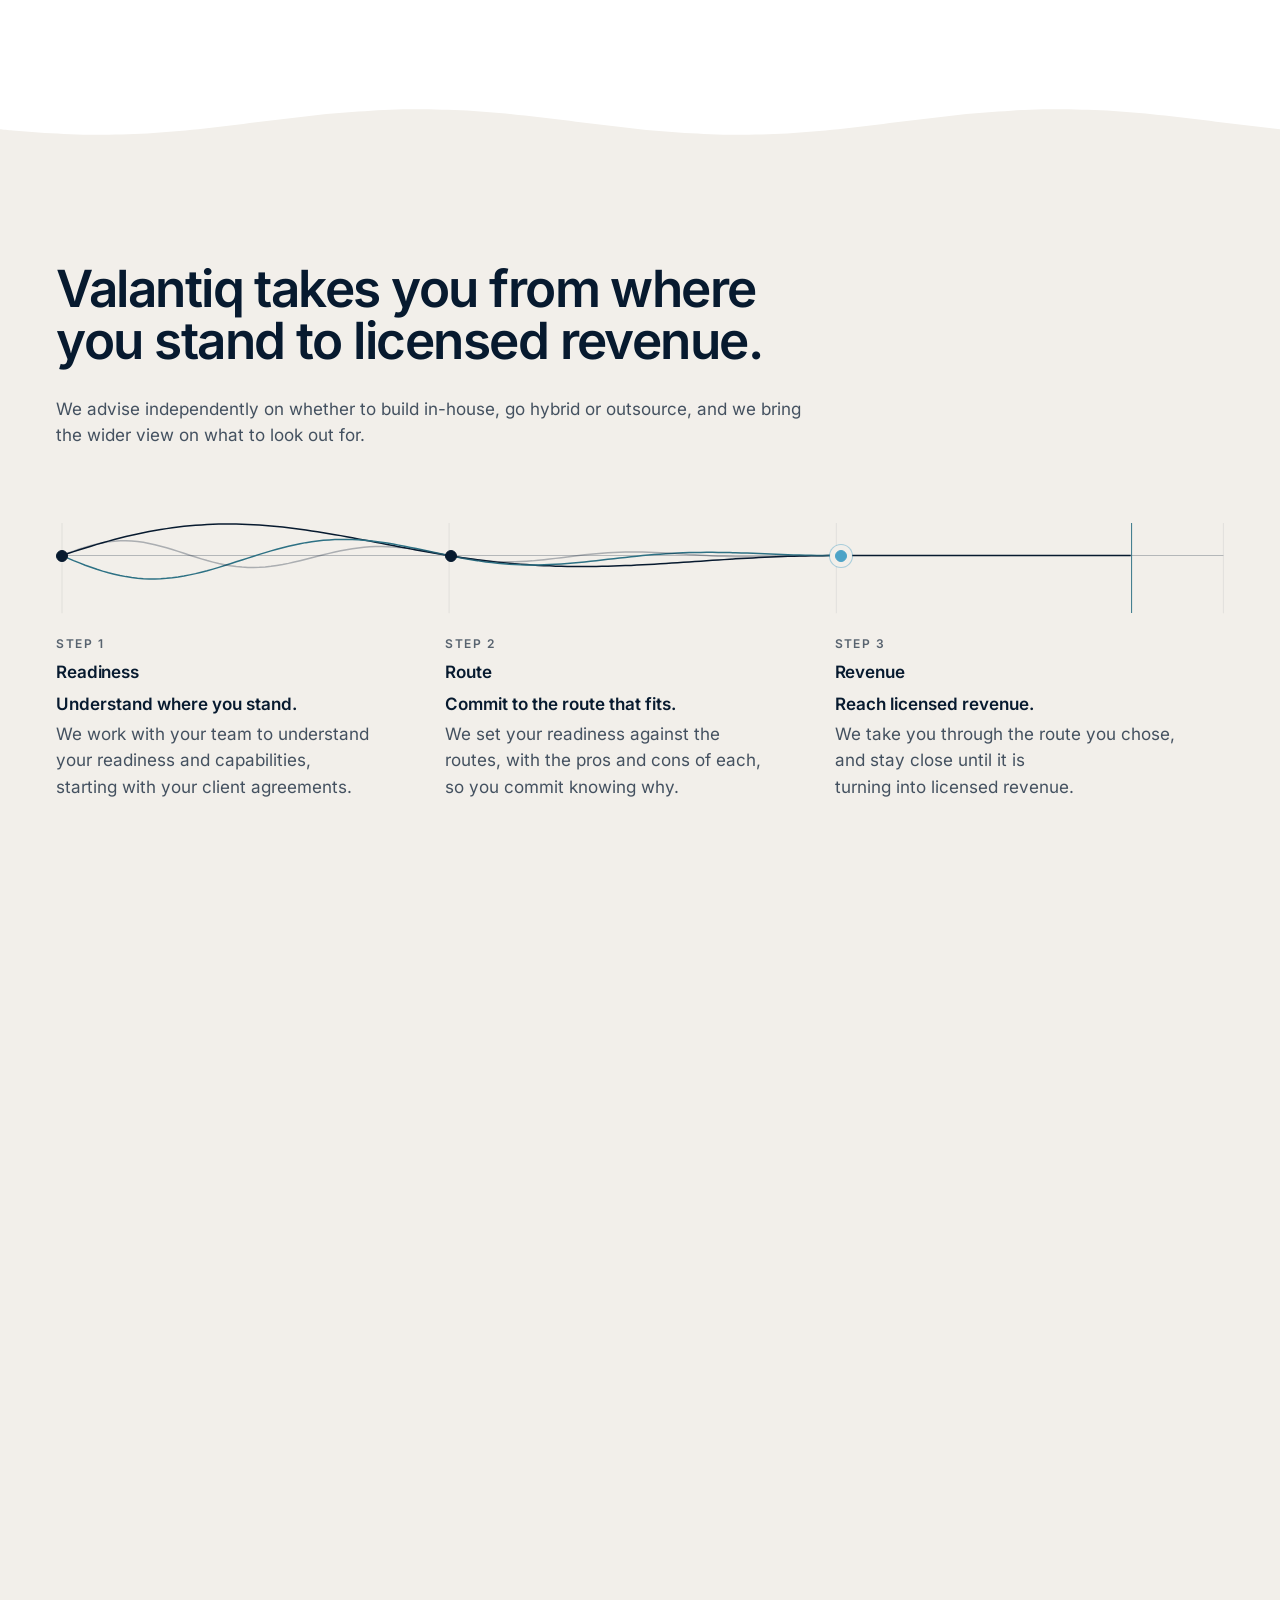
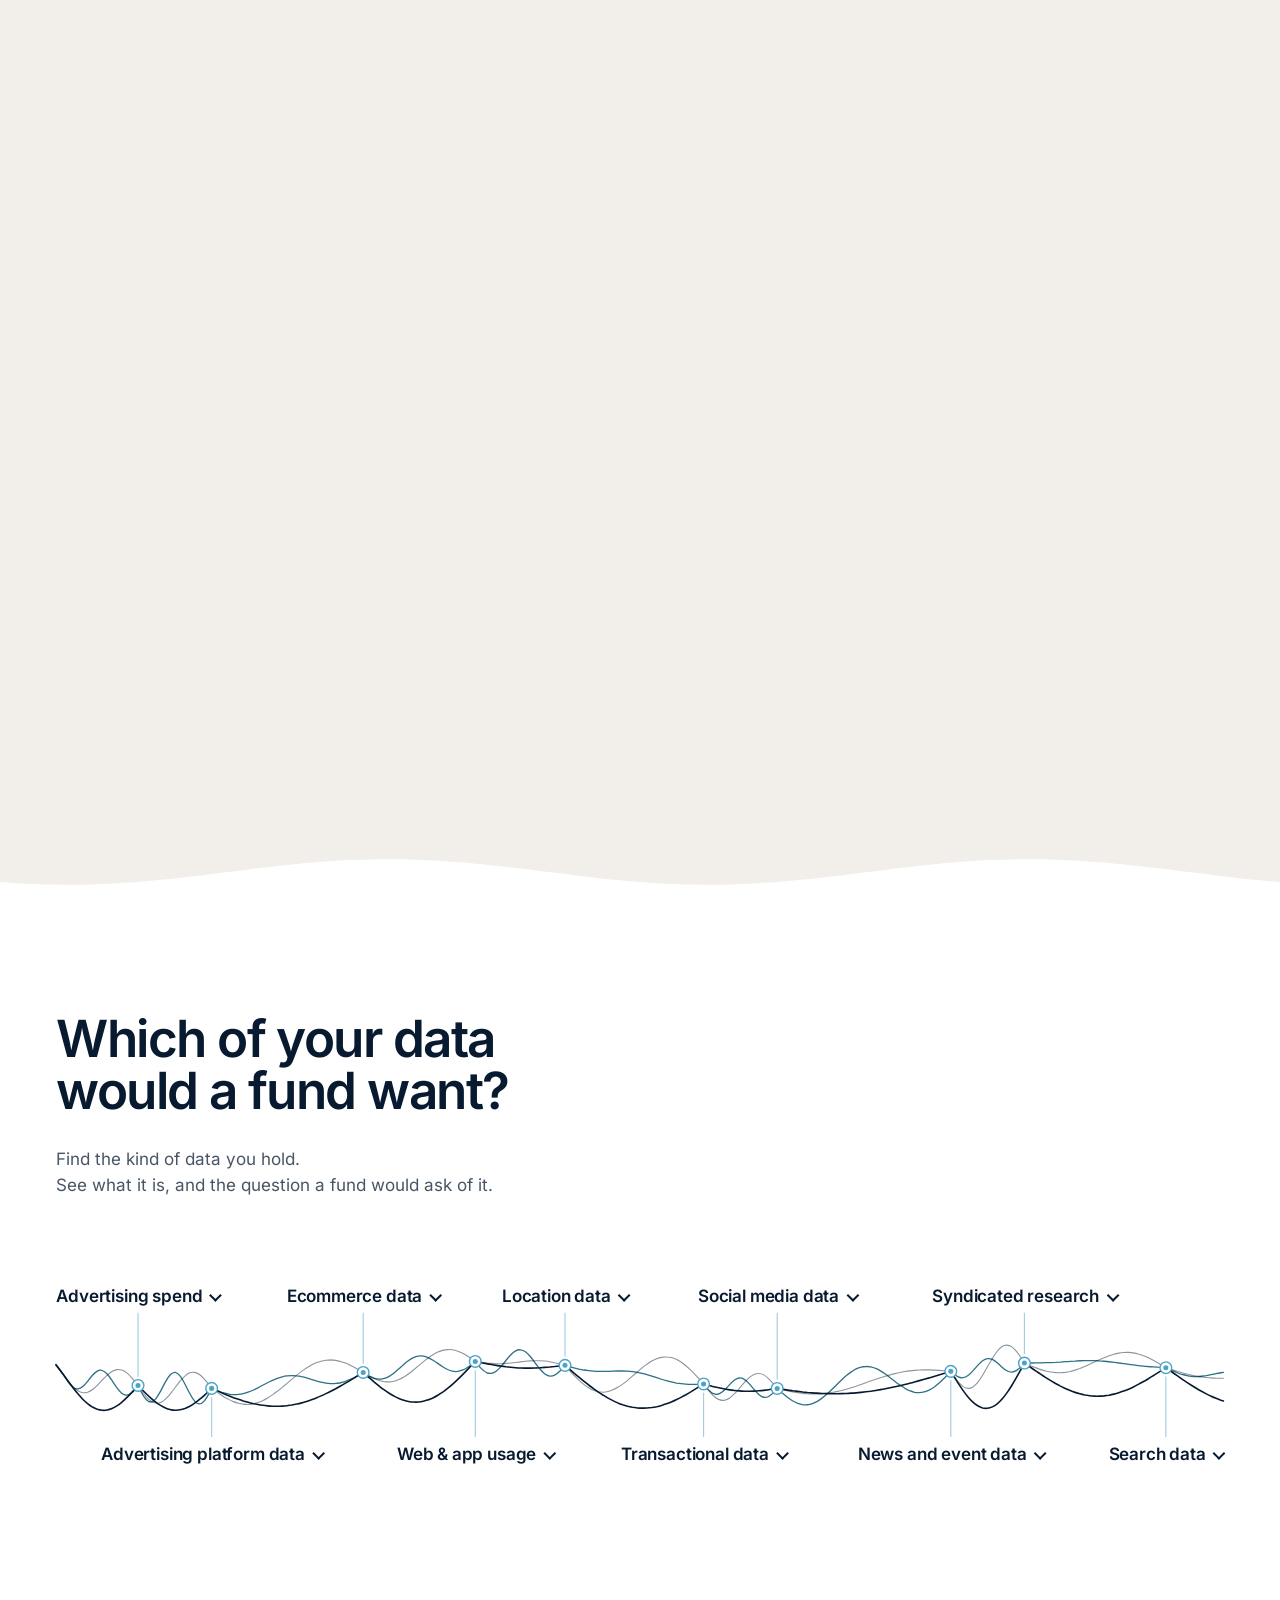
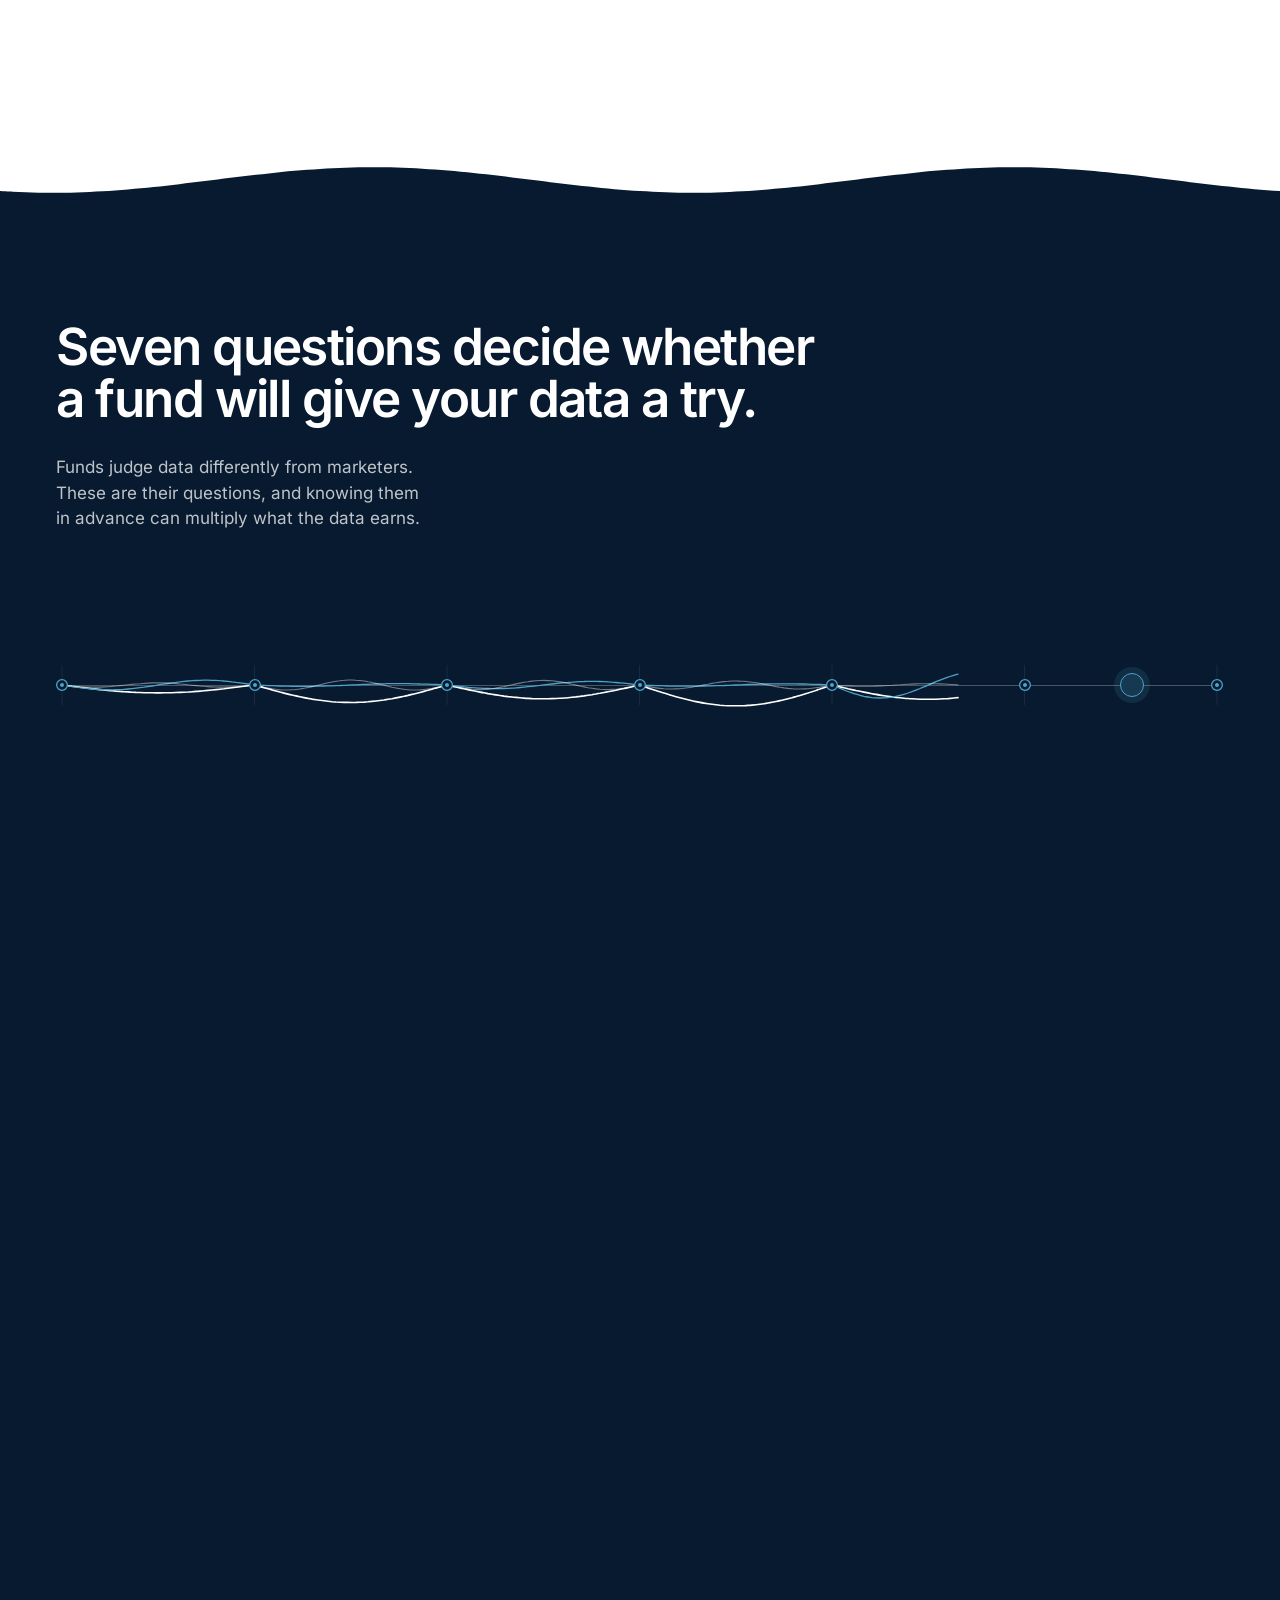
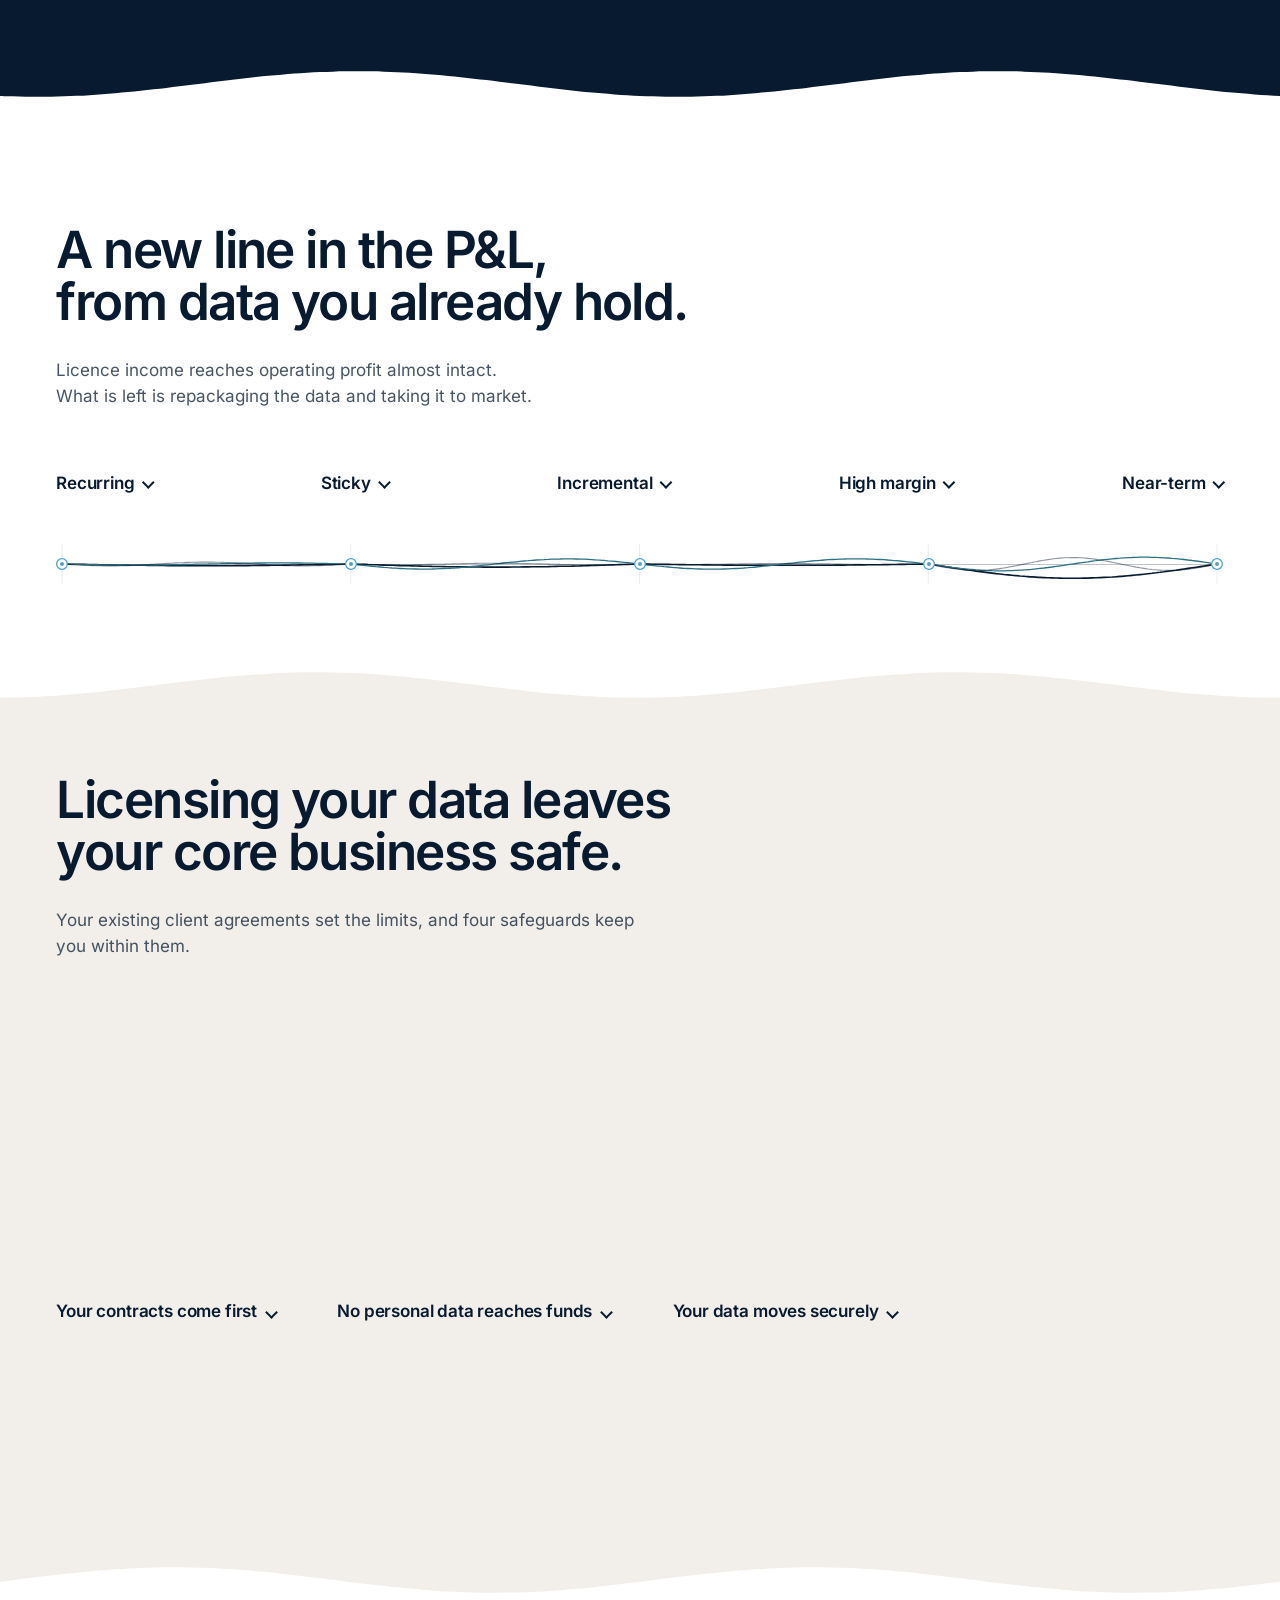
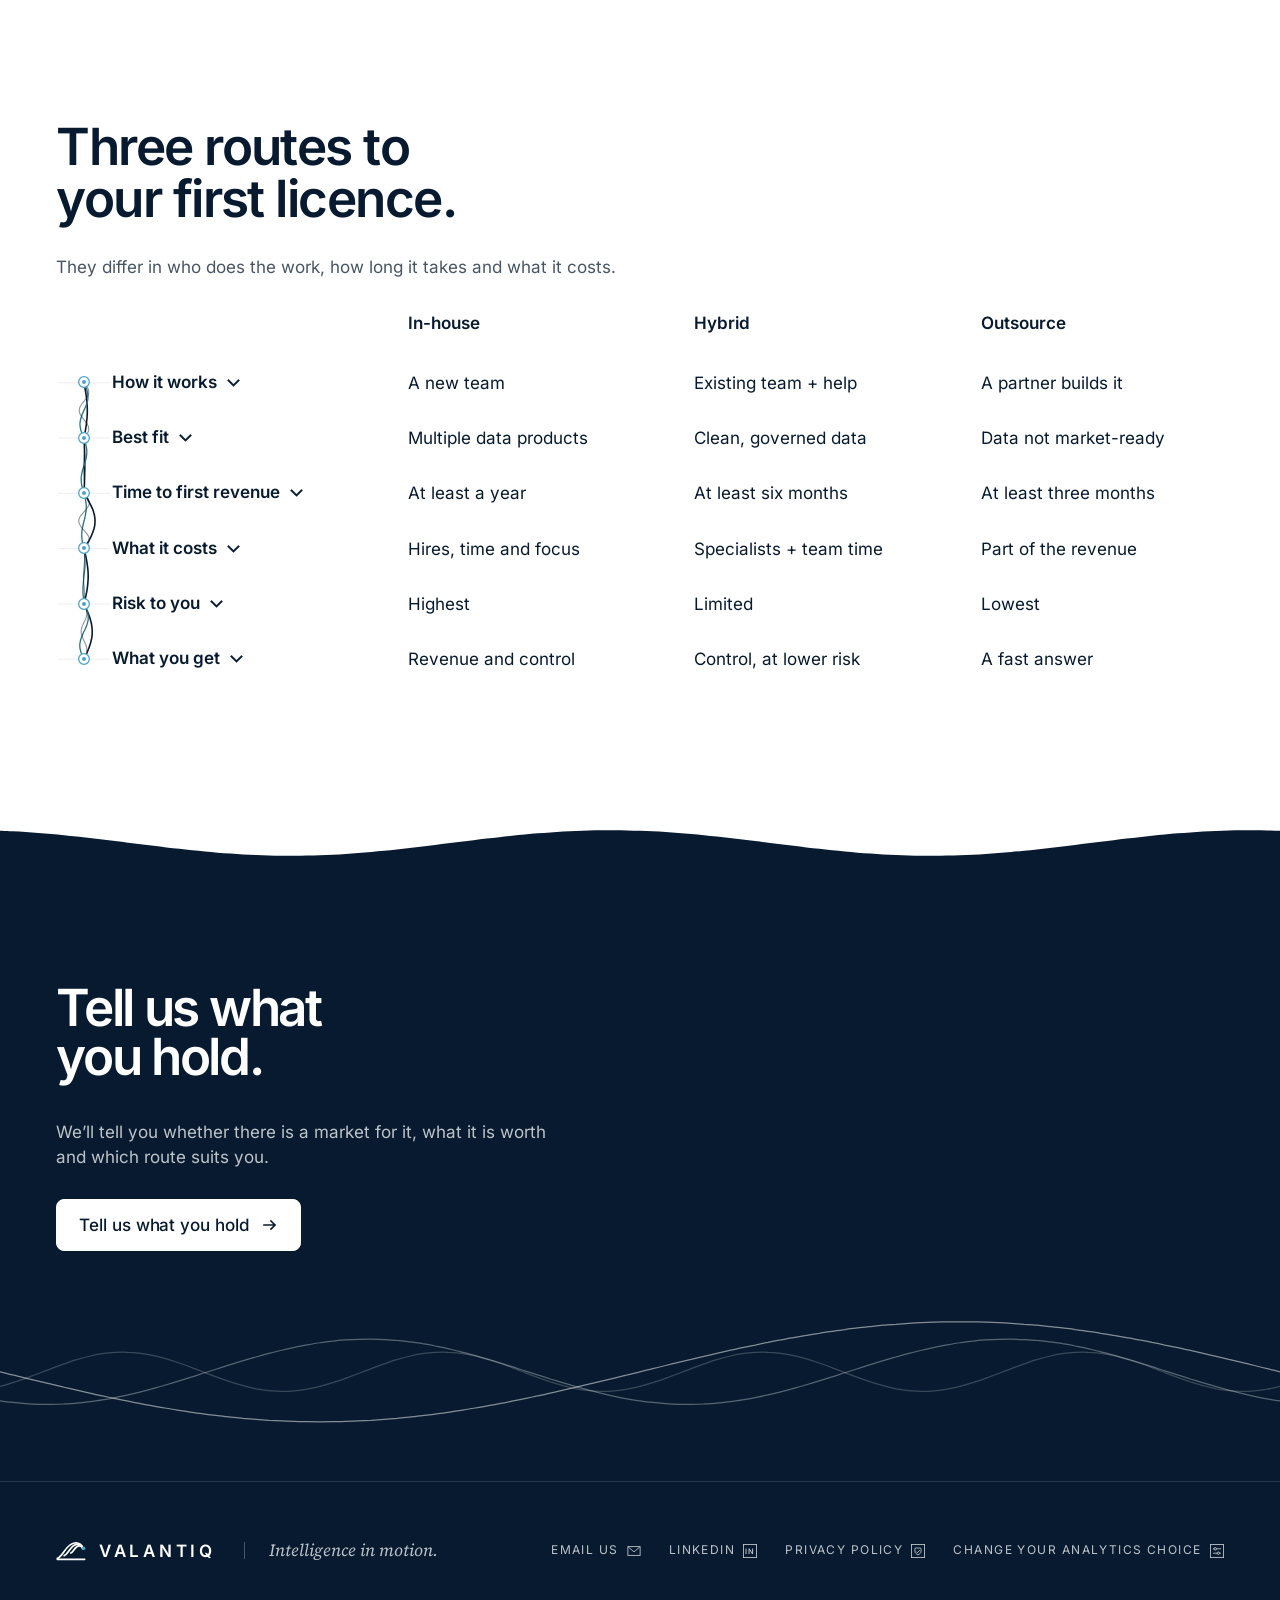
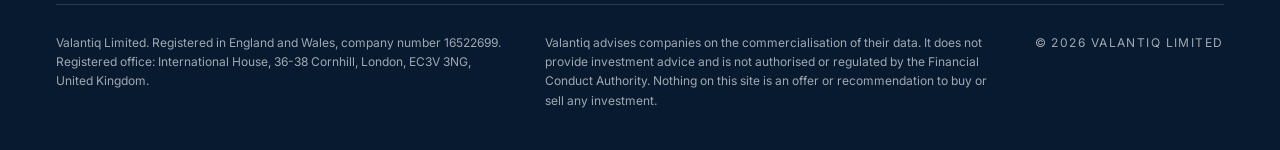
==== commit e174bd41: "Version 2.4 of the site Adds the Search Console ownership tag to the home page.  Co-Authored-By: Cla" ====
--- a/index.html
+++ b/index.html
@@ -19,6 +19,7 @@
     <meta name="twitter:card" content="summary_large_image">
     <meta property="og:image:alt" content="Valantiq: Your marketing data can earn new revenue from hedge funds.">
     <script type="application/ld+json">{"@context": "https://schema.org", "@graph": [{"@type": "Organization", "@id": "https://valantiq.com/#organization", "name": "Valantiq", "url": "https://valantiq.com/", "legalName": "Valantiq Limited", "logo": "https://valantiq.com/android-chrome-512x512.png", "email": "info@valantiq.com", "description": "Valantiq helps data-rich companies license their data to hedge funds and asset managers, for recurring, high-margin revenue on top of your core business.", "sameAs": ["https://www.linkedin.com/company/valantiq/"], "address": {"@type": "PostalAddress", "streetAddress": "International House, 36-38 Cornhill", "addressLocality": "London", "postalCode": "EC3V 3NG", "addressCountry": "GB"}, "foundingDate": "2025"}, {"@type": "WebSite", "@id": "https://valantiq.com/#website", "url": "https://valantiq.com/", "name": "Valantiq", "inLanguage": "en-GB", "publisher": {"@id": "https://valantiq.com/#organization"}}]}</script>
+    <meta name="google-site-verification" content="xO31oYmpUuKzgGZ08E9xbH0lAwVaOflFKrXFGo-YDD8">
 
     <!-- Favicons (unchanged from the launch page, served from the site root) -->
     <link rel="icon" type="image/x-icon" href="/favicon.ico">
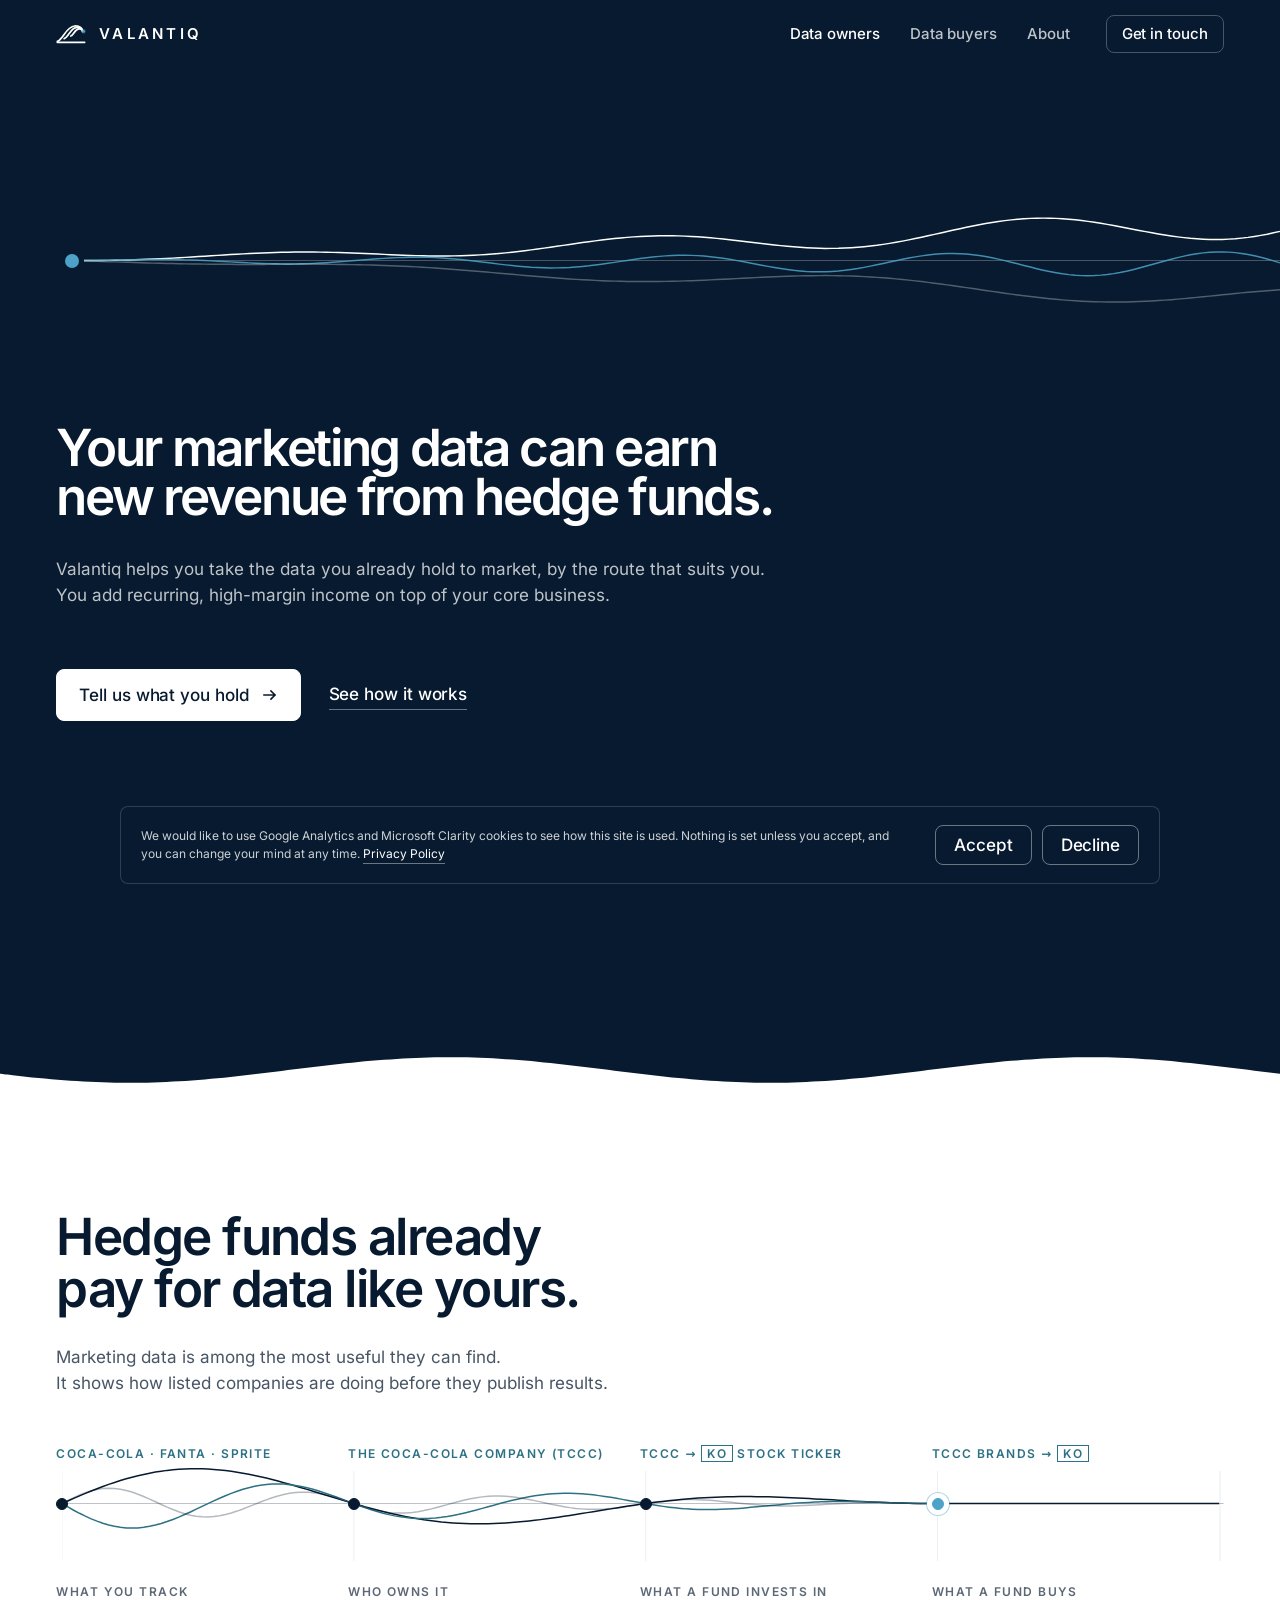
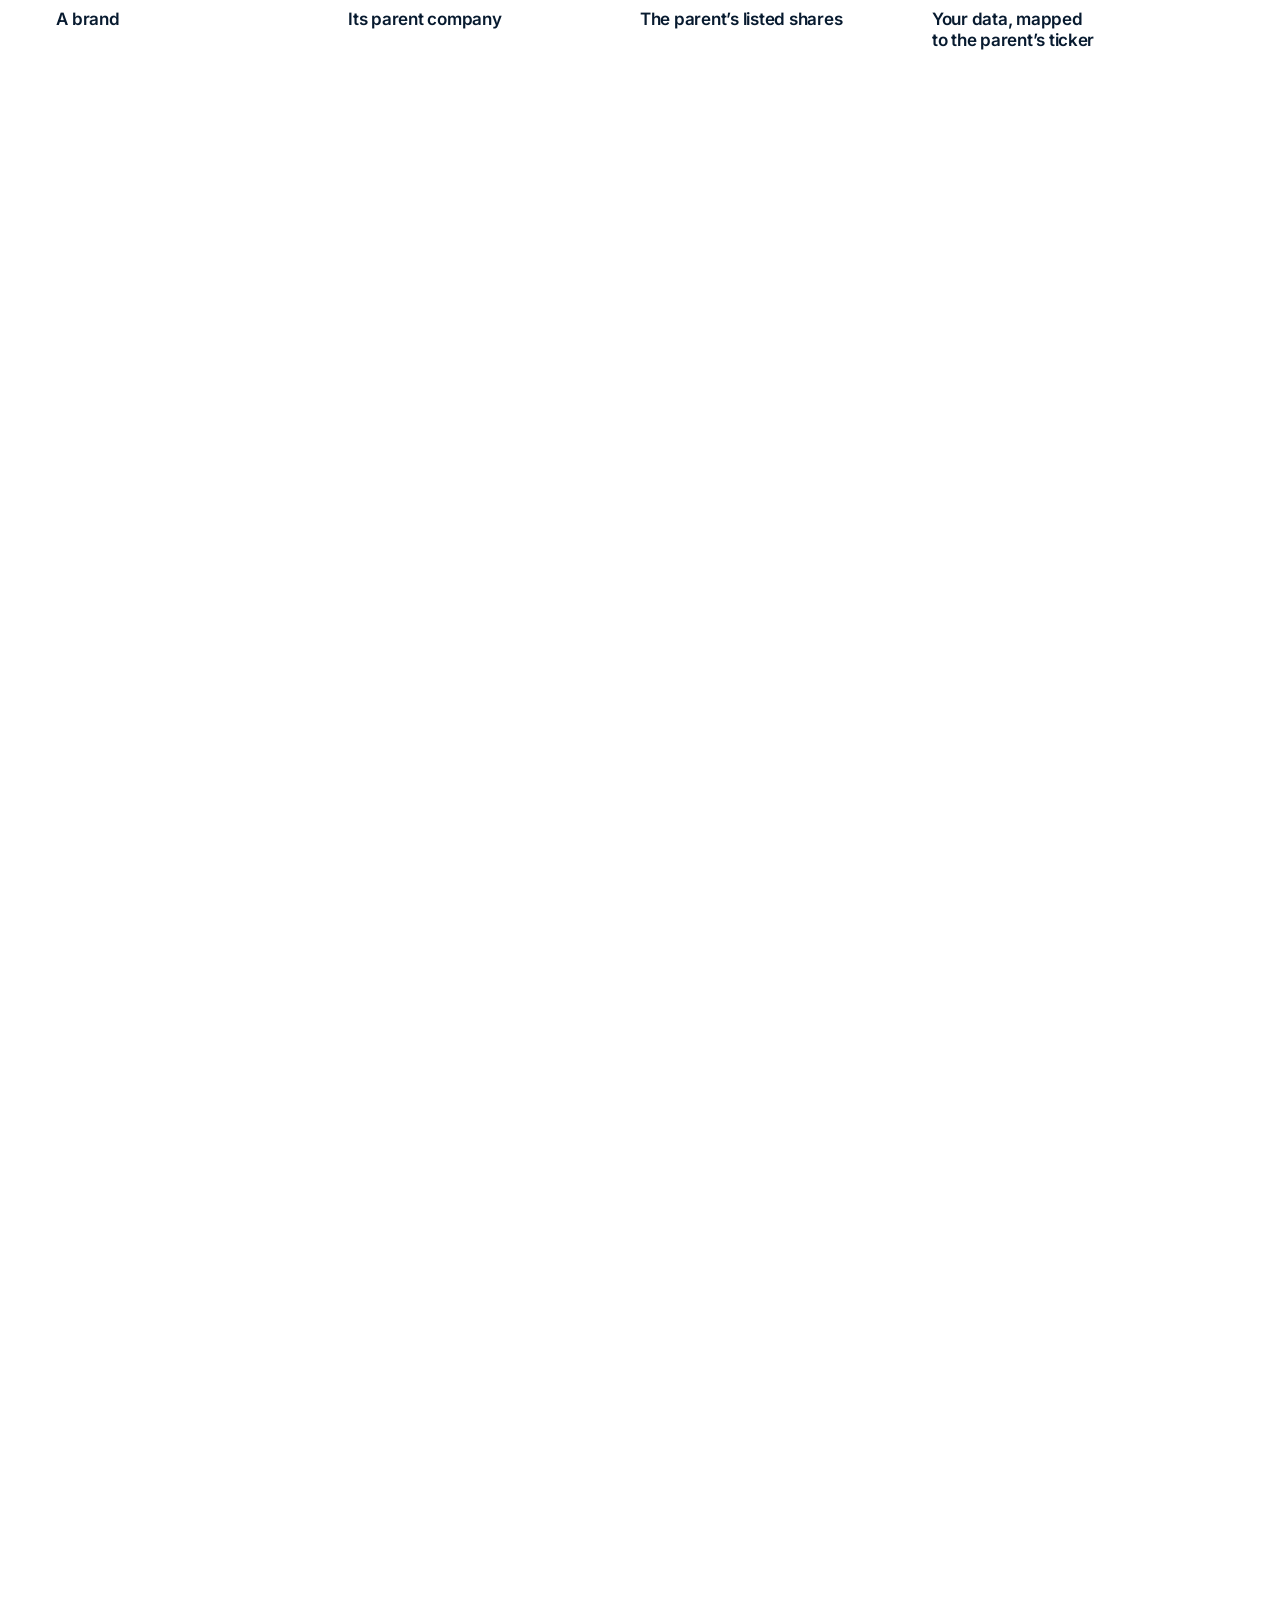
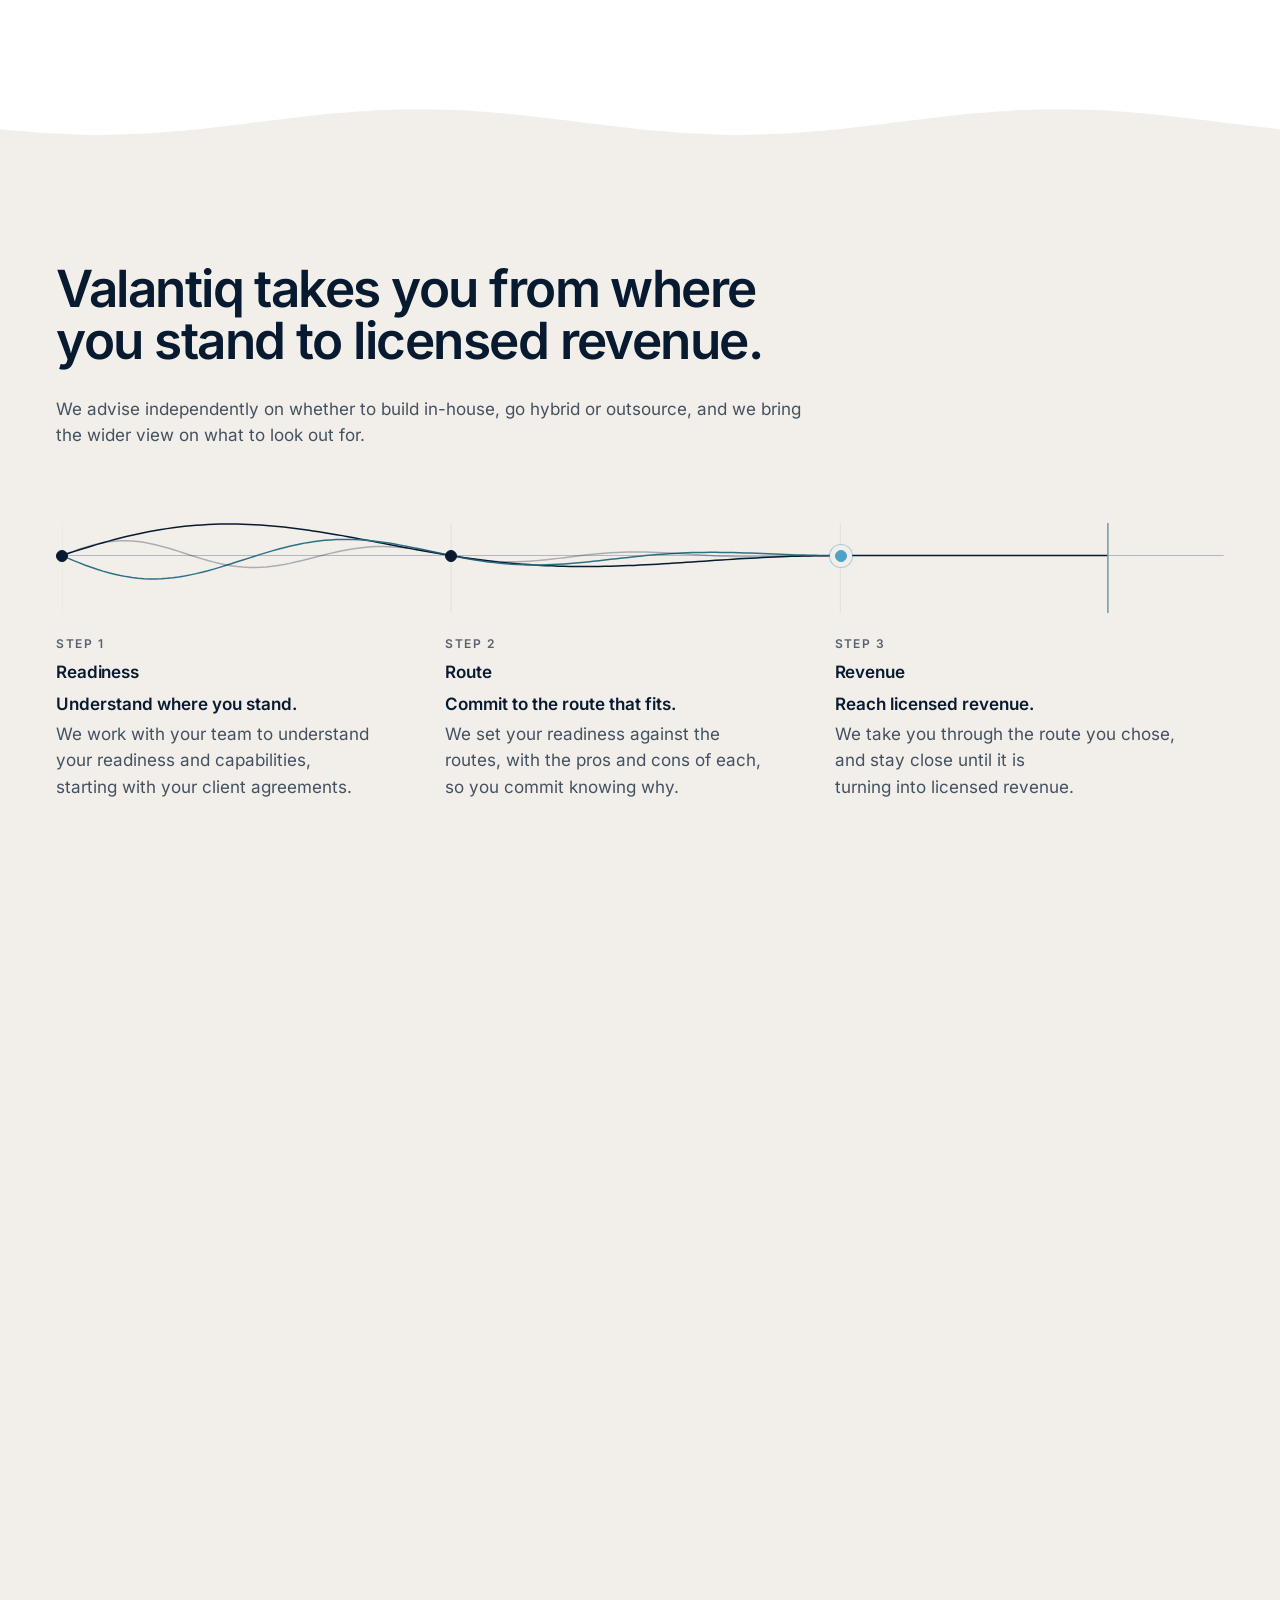
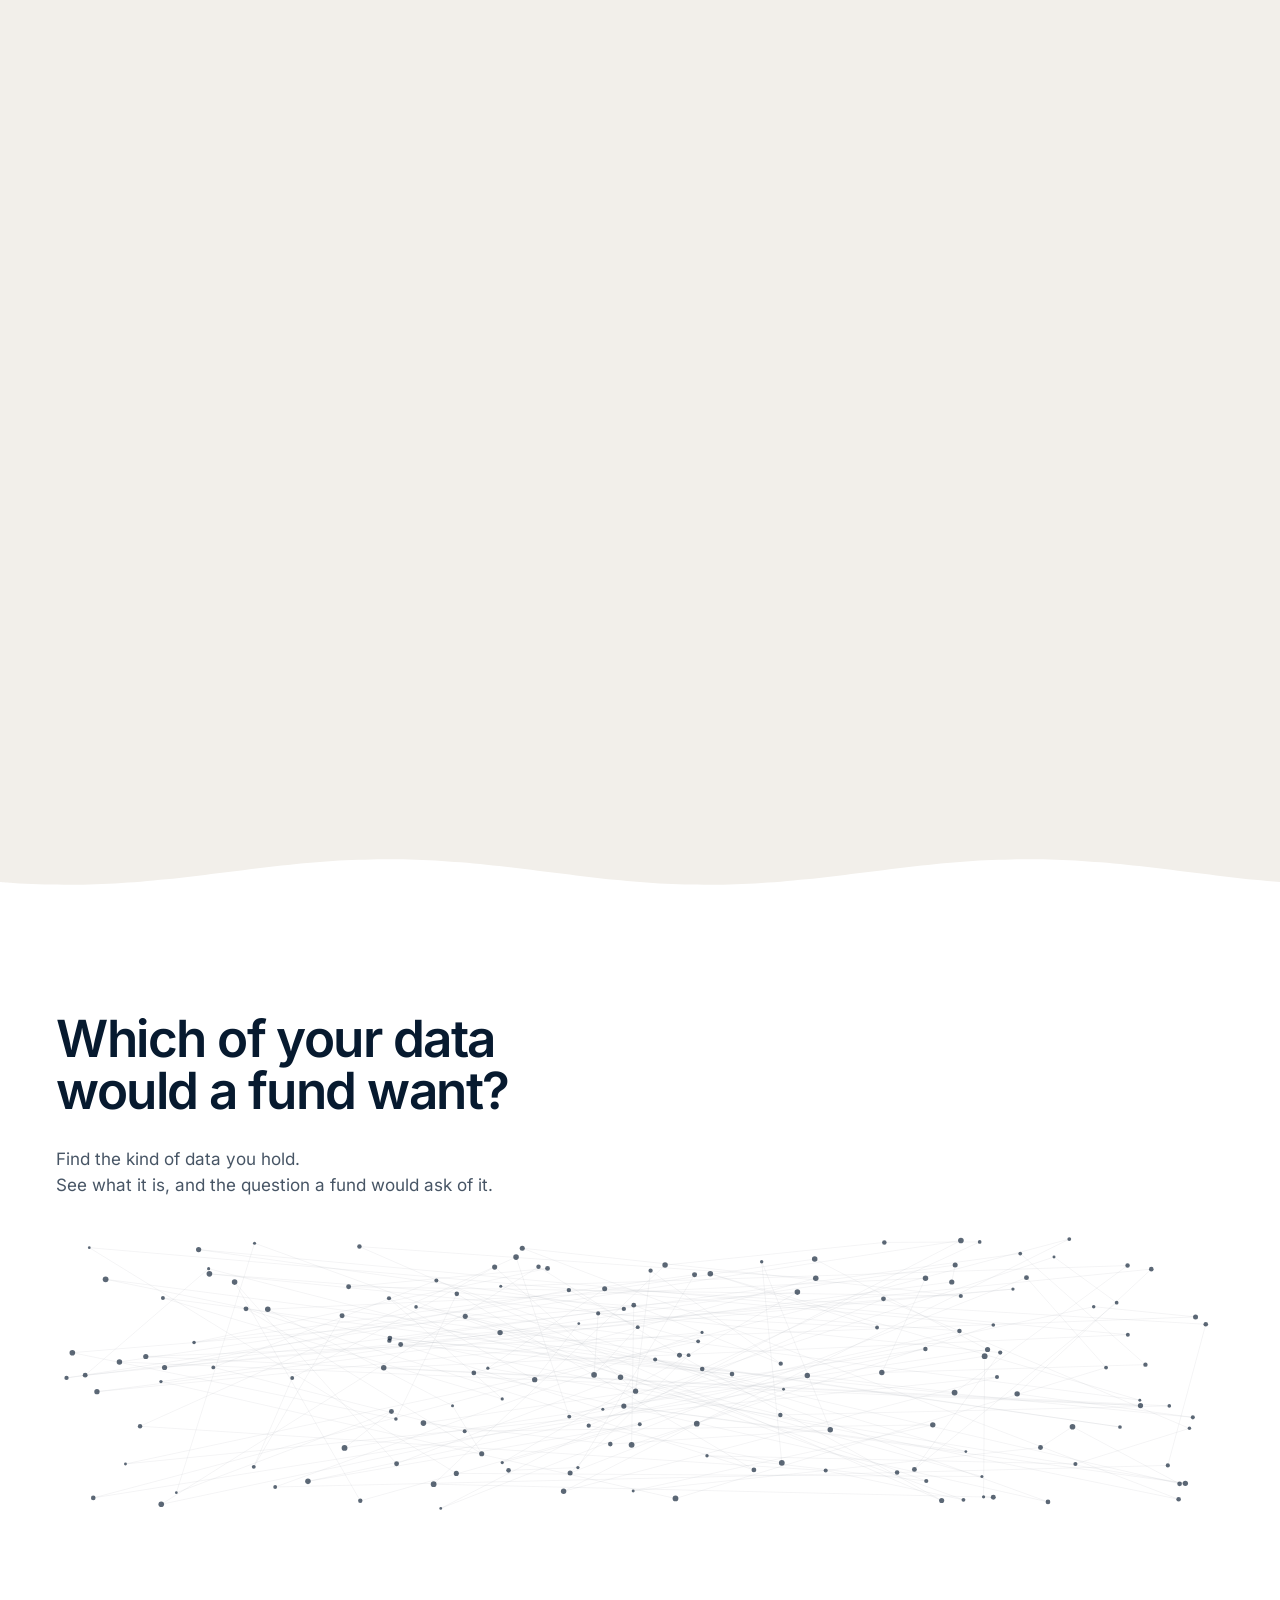
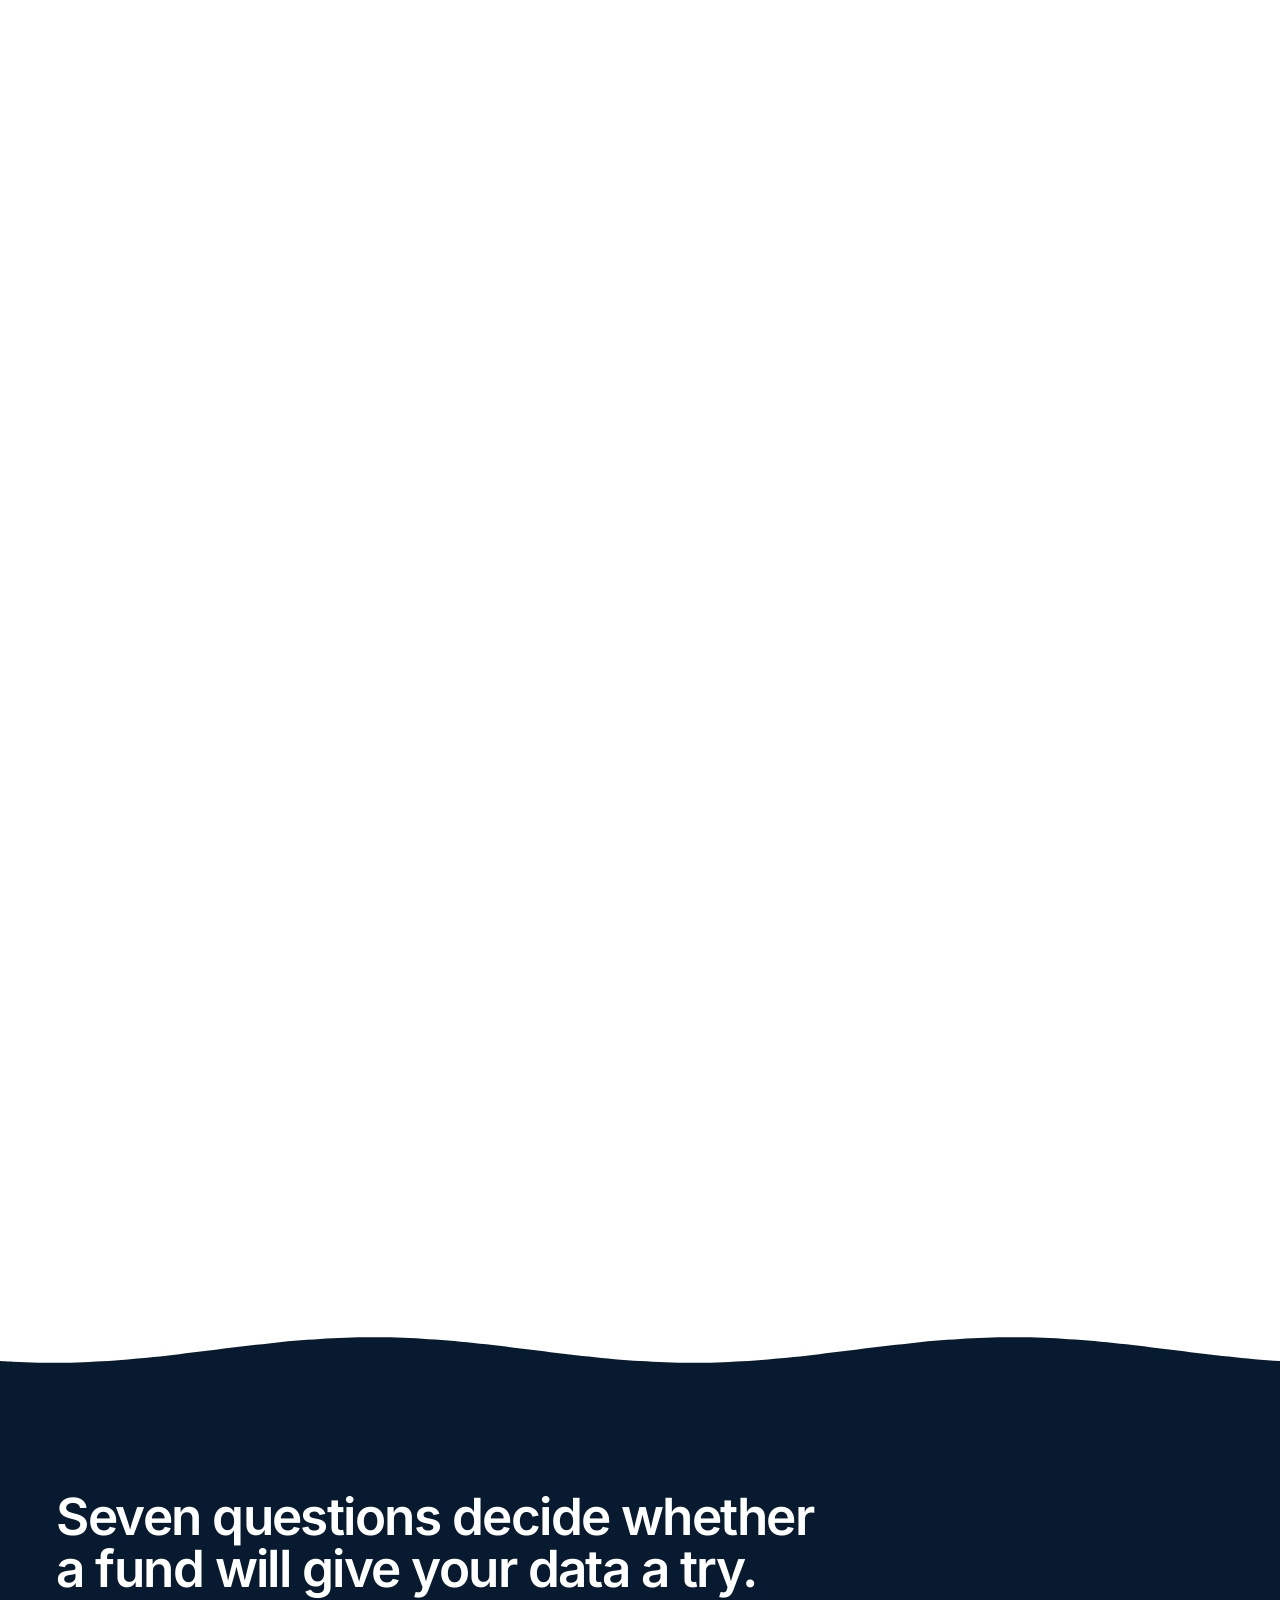
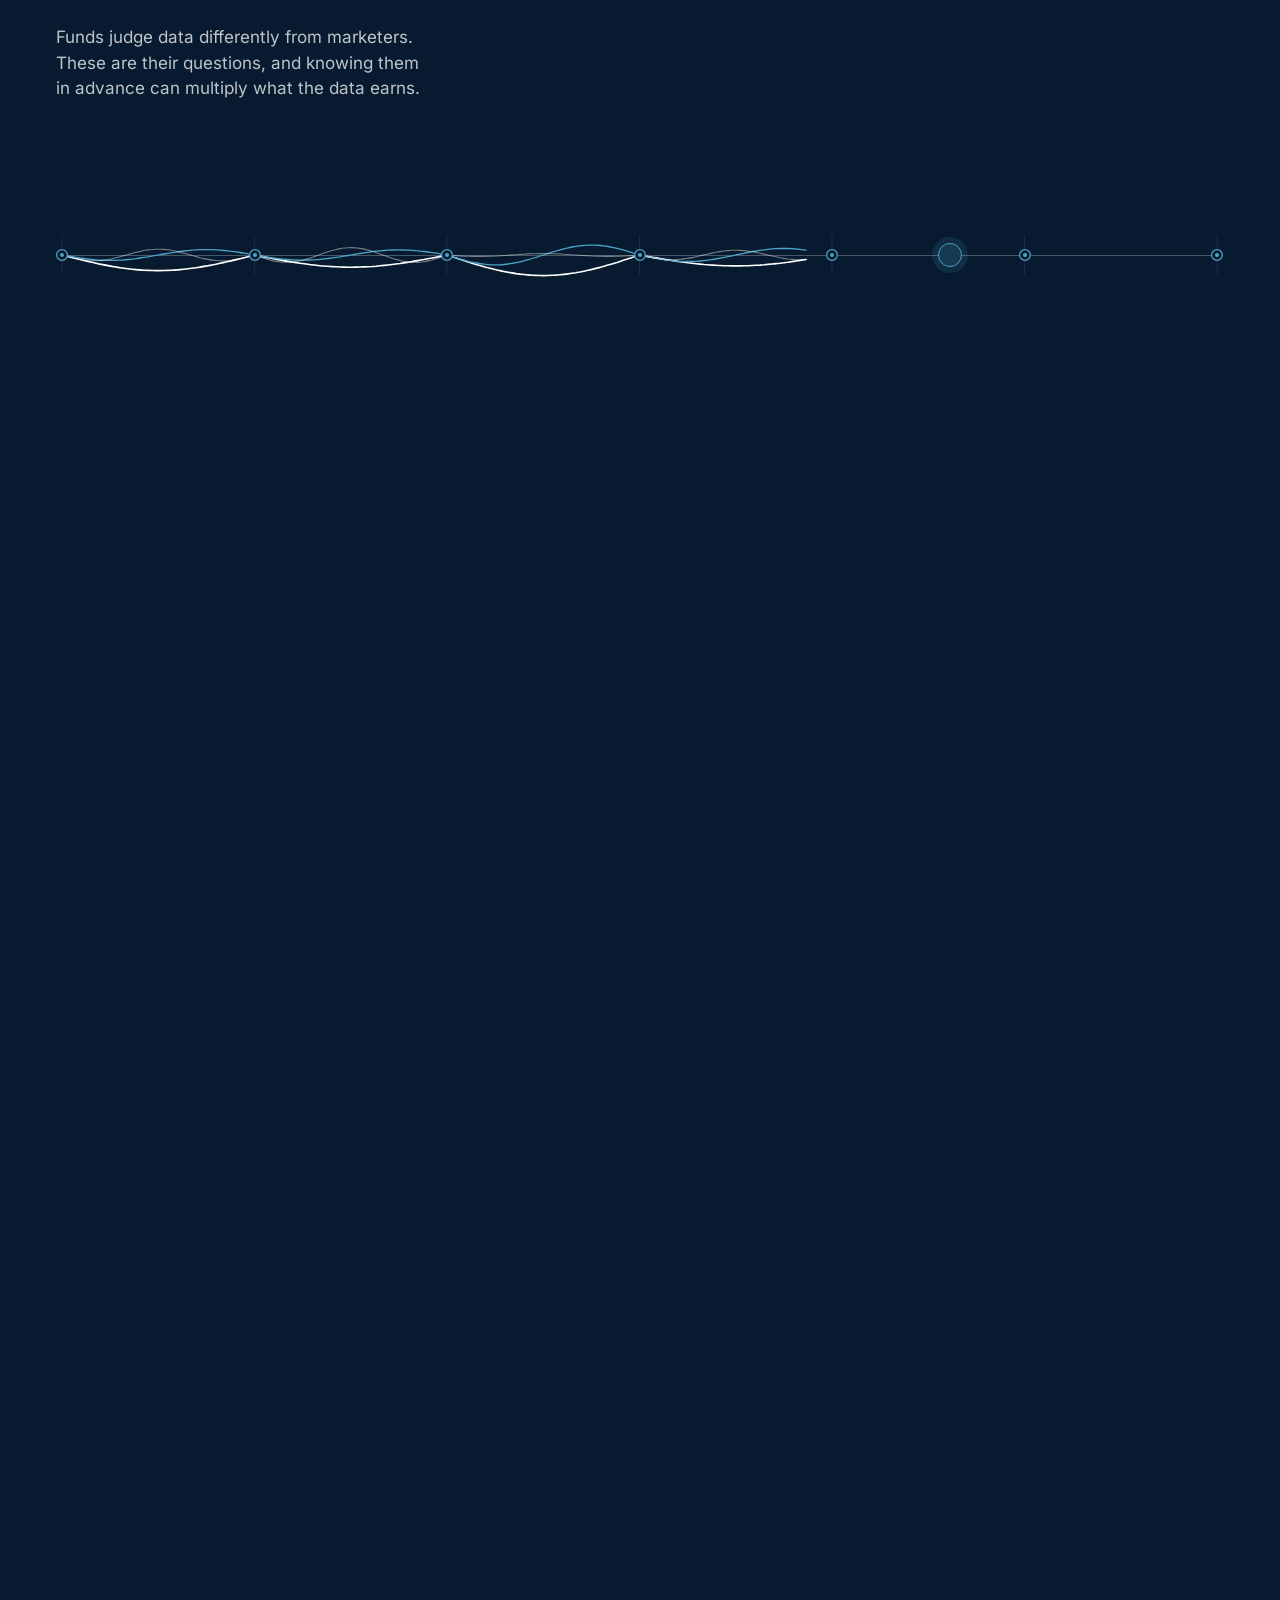
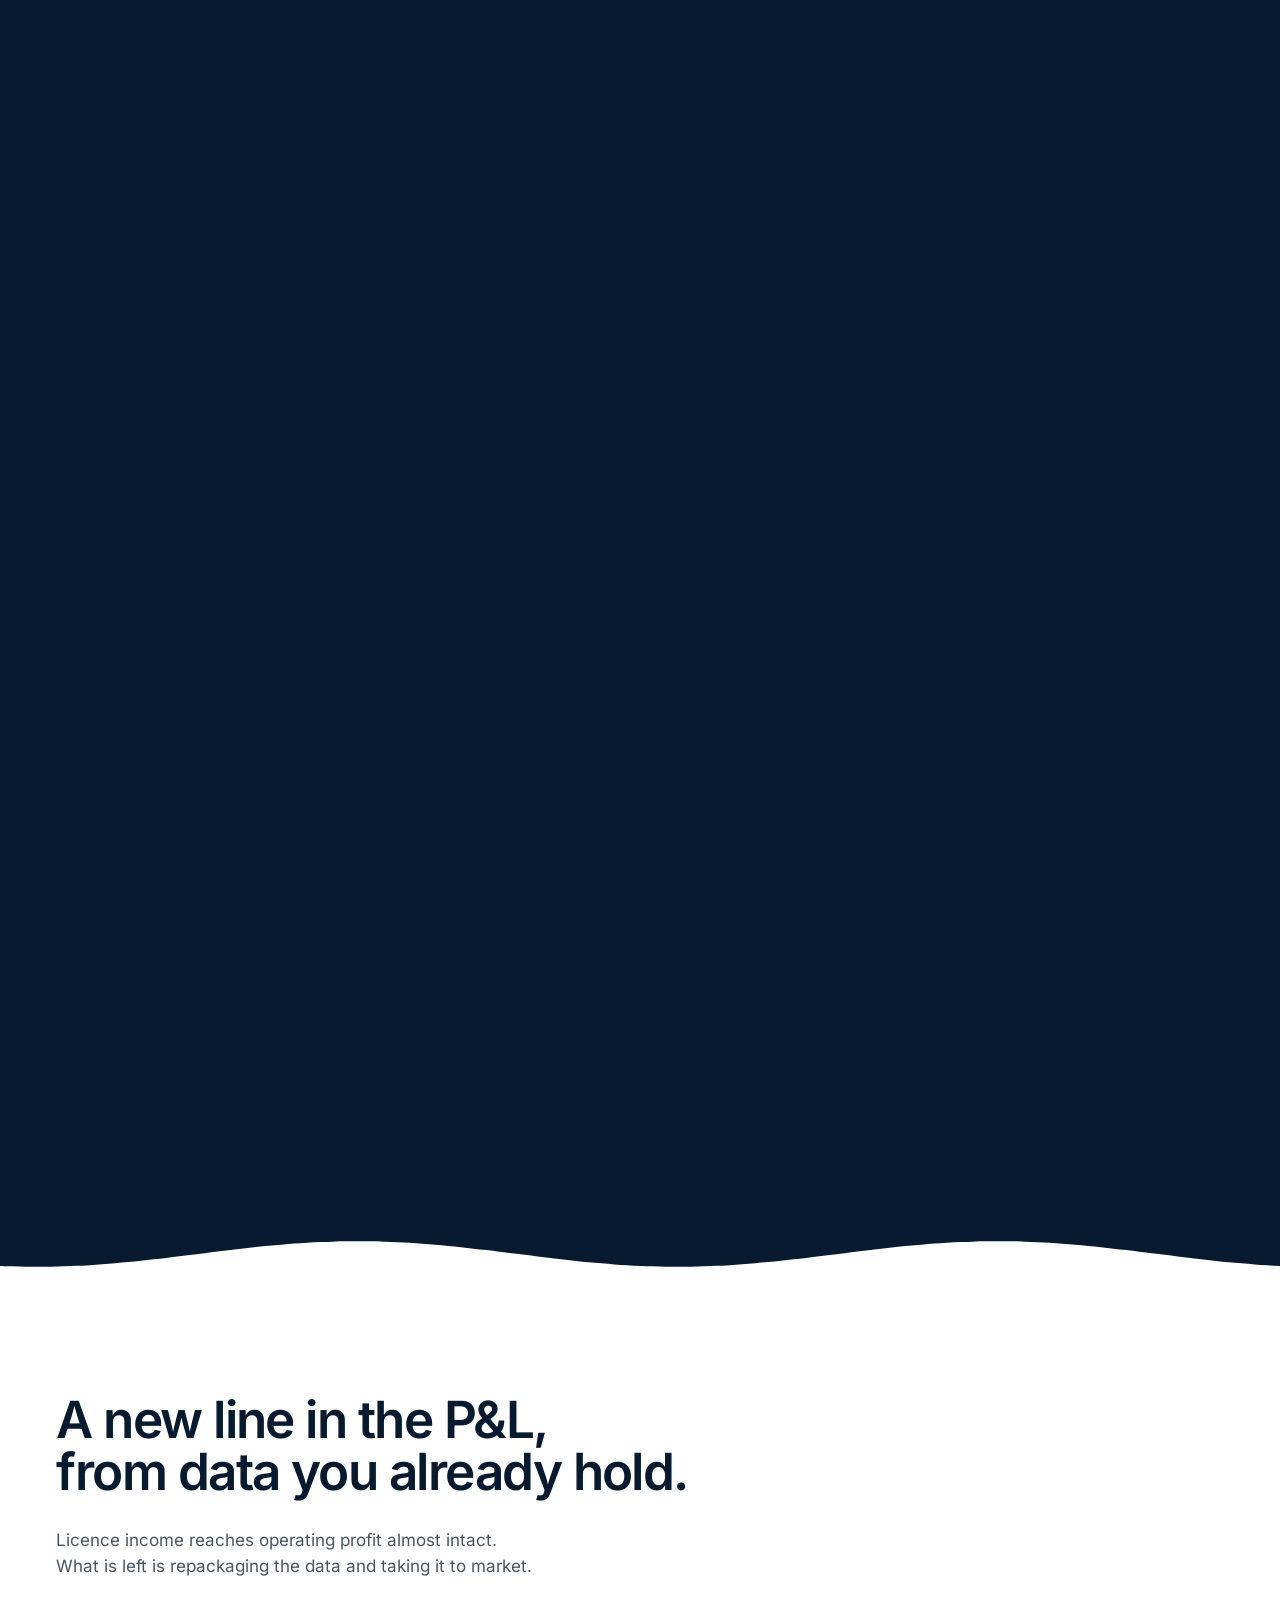
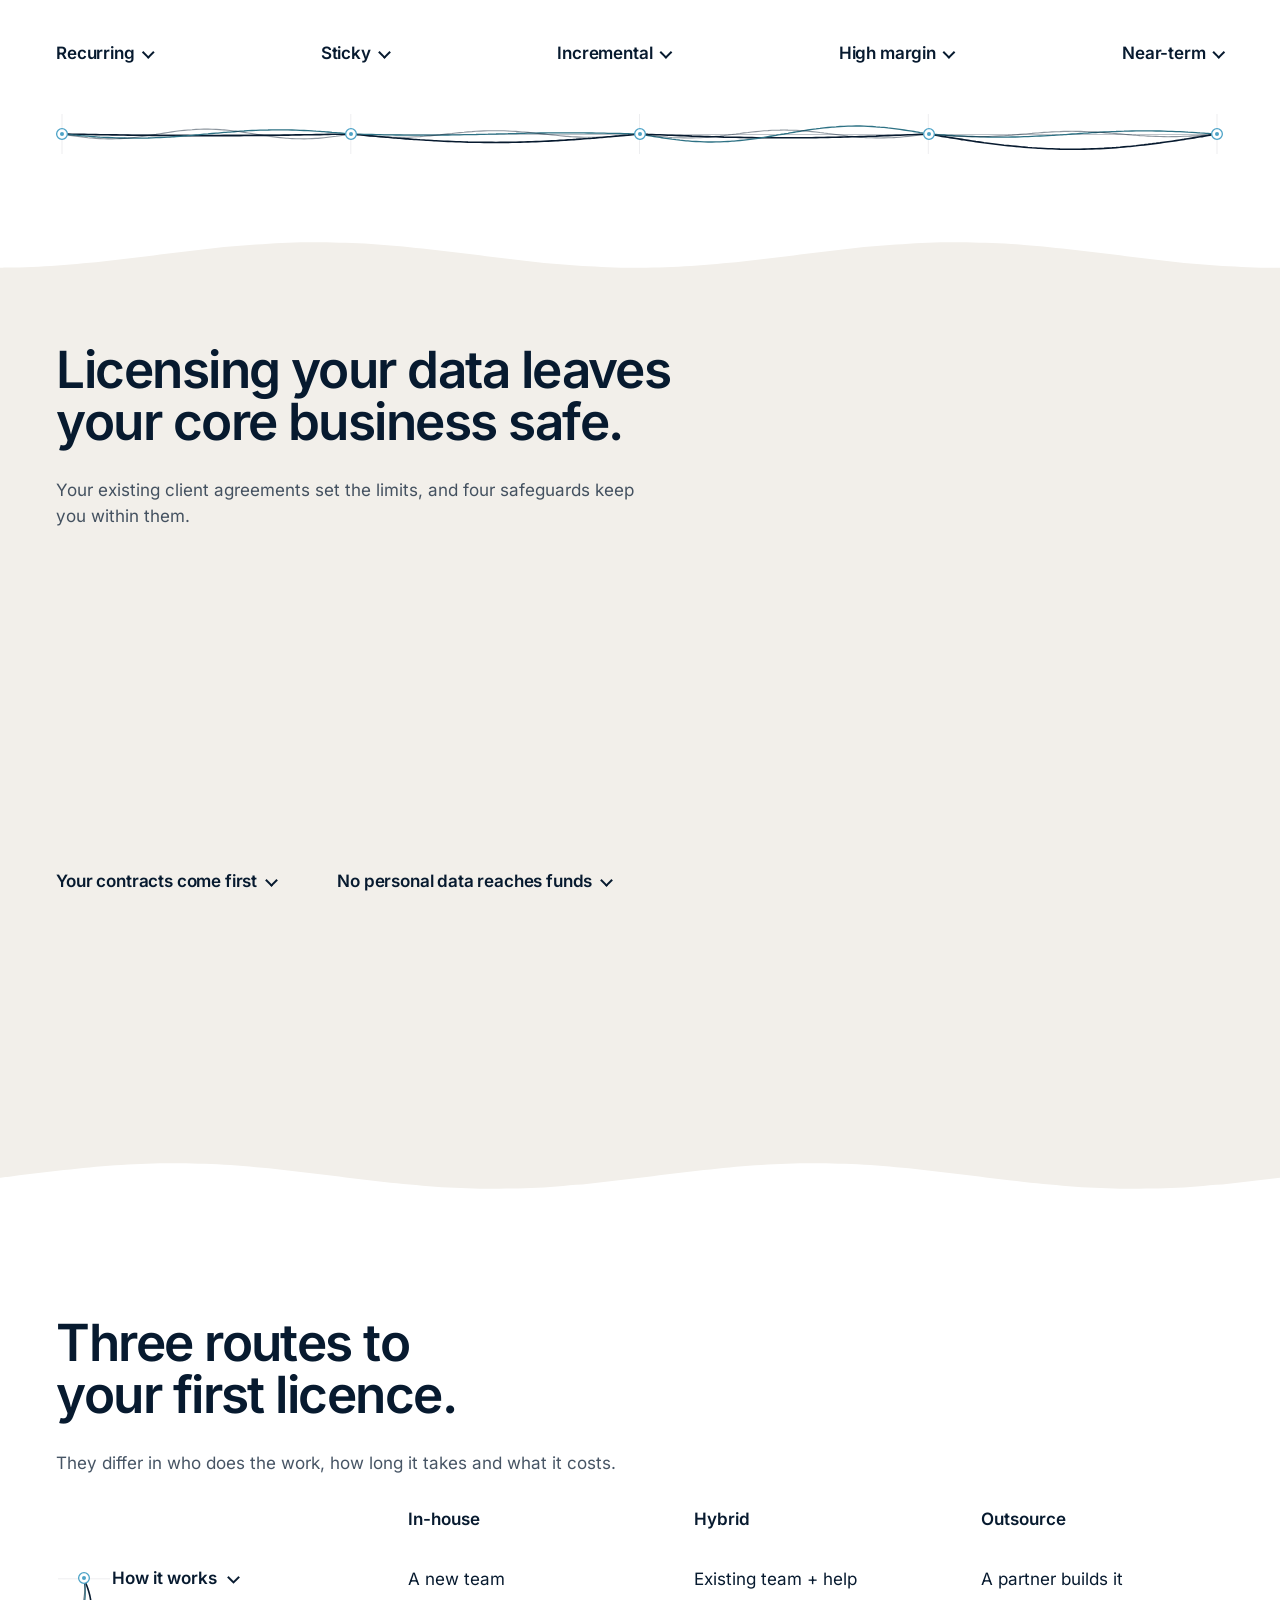
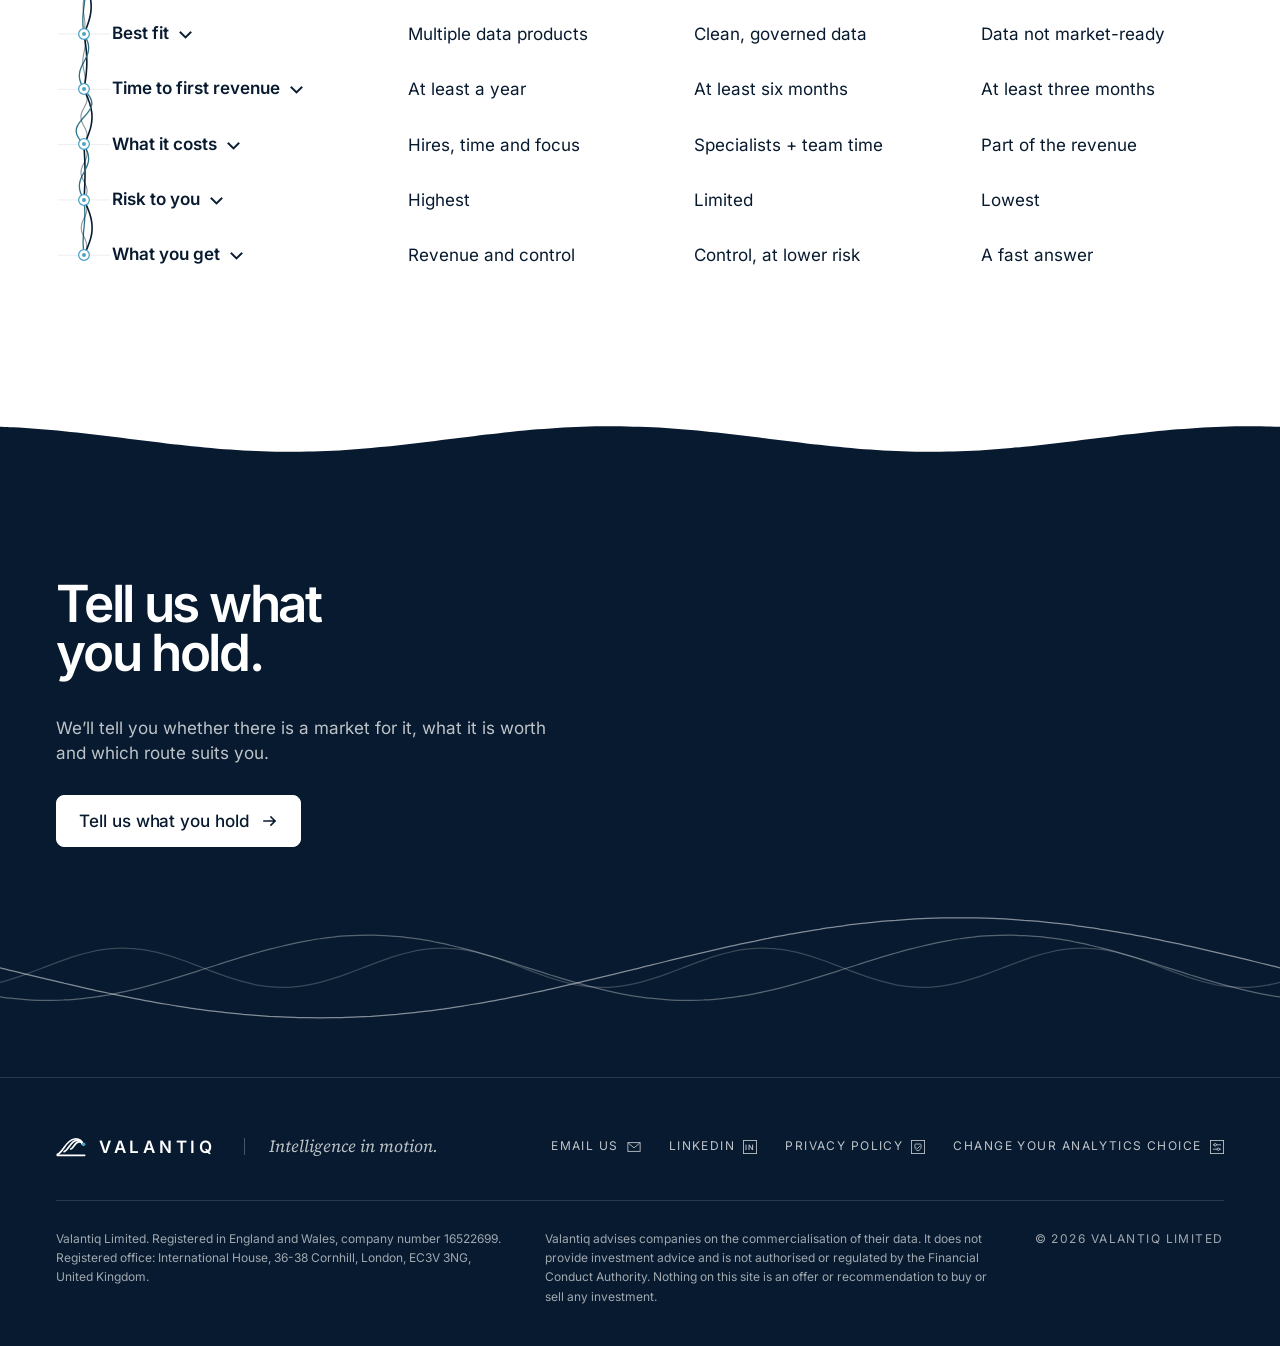
==== commit 1e1ae752: "Version 2.5 of the site" ====
--- a/index.html
+++ b/index.html
@@ -48,7 +48,7 @@
                     <a href="/for-investment-managers/">Data buyers</a>
                     <a href="/about/">About</a>
                 </div>
-                <a class="btn btn--small btn--ghost" href="mailto:info@valantiq.com">Tell us what you need</a>
+                <a class="btn btn--small btn--ghost" href="mailto:info@valantiq.com">Get in touch</a>
             </nav>
             <div class="nav-toggle">
                 <button type="button" class="nav-toggle__btn" popovertarget="nav-menu" aria-label="Menu">
@@ -265,5 +265,6 @@
             </div>
         </div>
     </footer>
+<div class="totop"><div class="wrap"><button type="button" class="totop__btn" aria-label="Back to top"><i class="sc__pl" aria-hidden="true"></i></button></div></div>
 </body>
 </html>
--- a/assets/styles.css
+++ b/assets/styles.css
@@ -1 +1 @@
-@font-face{font-family: 'Inter';font-style: normal;font-display: swap;font-weight: 100 900;src: url('/assets/fonts/inter-latin-ext-wght-normal.woff2') format('woff2');unicode-range: U+0100-02BA,U+02BD-02C5,U+02C7-02CC,U+02CE-02D7,U+02DD-02FF,U+0304,U+0308,U+0329,U+1D00-1DBF,U+1E00-1E9F,U+1EF2-1EFF,U+2020,U+20A0-20AB,U+20AD-20C0,U+2113,U+2C60-2C7F,U+A720-A7FF;}@font-face{font-family: 'Inter';font-style: normal;font-display: swap;font-weight: 100 900;src: url('/assets/fonts/inter-latin-wght-normal.woff2') format('woff2');unicode-range: U+0000-00FF,U+0131,U+0152-0153,U+02BB-02BC,U+02C6,U+02DA,U+02DC,U+0304,U+0308,U+0329,U+2000-206F,U+20AC,U+2122,U+2191,U+2193,U+2212,U+2215,U+FEFF,U+FFFD;}@font-face{font-family: 'Source Serif 4';font-style: italic;font-display: swap;font-weight: 200 900;src: url('/assets/fonts/source-serif-4-latin-ext-wght-italic.woff2') format('woff2');unicode-range: U+0100-02BA,U+02BD-02C5,U+02C7-02CC,U+02CE-02D7,U+02DD-02FF,U+0304,U+0308,U+0329,U+1D00-1DBF,U+1E00-1E9F,U+1EF2-1EFF,U+2020,U+20A0-20AB,U+20AD-20C0,U+2113,U+2C60-2C7F,U+A720-A7FF;}@font-face{font-family: 'Source Serif 4';font-style: italic;font-display: swap;font-weight: 200 900;src: url('/assets/fonts/source-serif-4-latin-wght-italic.woff2') format('woff2');unicode-range: U+0000-00FF,U+0131,U+0152-0153,U+02BB-02BC,U+02C6,U+02DA,U+02DC,U+0304,U+0308,U+0329,U+2000-206F,U+20AC,U+2122,U+2191,U+2193,U+2212,U+2215,U+FEFF,U+FFFD;}:root{--hero-gap: clamp(22px,min(3.4vw,4svh),40px); --paper: #ffffff;--paper-2: #f2efea;--stone: #d8d2c7;--ink: #071a2f;--ink-2: #0e2540;--adriatic: #2d7184;--signal: #4da3c7;--sans: 'Inter',ui-sans-serif,system-ui,-apple-system,'Segoe UI',sans-serif;--serif: 'Source Serif 4',Georgia,'Times New Roman',serif;--mono: var(--sans);--max: 1320px;--pad: clamp(20px,4.4vw,64px);--gap: clamp(24px,3vw,48px);--h2: clamp(2rem,4vw,3.625rem);  --t-body: 1.0625rem; --t-label: .75rem; --t-figure: var(--h2); --t-title: var(--t-body); --t-lead: var(--t-body); --t-ui: var(--t-body); --t-fine: var(--t-label); --wave-h: clamp(32px,4.4vw,56px); --display: clamp(2.5rem,min(5vw,9vh),4.75rem);--hero-pad: clamp(20px,min(3.4vw,4vh),52px);--lead-max: calc(var(--display) * 9.43);--head: 68px;--space: clamp(96px,11vw,176px);--ease: cubic-bezier(.23,1,.32,1); --ease-in-out: cubic-bezier(.77,0,.175,1); --dur-press: .16s; --dur-ui: .2s; --dur-panel: .3s;  --bg: var(--paper);--fg: var(--ink);--fg-2: rgb(7 26 47 / .74);--fg-3: rgb(7 26 47 / .66);--fg-dim: rgb(7 26 47 / .62); --hair: rgb(7 26 47 / .13);--hair-2: rgb(7 26 47 / .26);--grid: rgb(7 26 47 / .07); --accent: var(--adriatic);}.night{--bg: var(--ink);--fg: var(--paper);--fg-2: rgb(255 255 255 / .74);--fg-3: rgb(255 255 255 / .62);--fg-dim: rgb(255 255 255 / .55); --hair: rgb(255 255 255 / .13);--hair-2: rgb(255 255 255 / .26);--grid: rgb(255 255 255 / .07);--accent: var(--signal);background-color: var(--bg);color: var(--fg);} .paper,.stone{--bg: var(--paper);--fg: var(--ink);--fg-2: rgb(7 26 47 / .74);--fg-3: rgb(7 26 47 / .66);--fg-dim: rgb(7 26 47 / .62);--hair: rgb(7 26 47 / .13);--hair-2: rgb(7 26 47 / .26);--grid: rgb(7 26 47 / .07);--accent: var(--adriatic);background-color: var(--bg);color: var(--fg);}.stone{--bg: var(--paper-2);} .texture{background-image: linear-gradient(rgb(255 255 255 / .04) 1px,transparent 1px),linear-gradient(90deg,rgb(255 255 255 / .04) 1px,transparent 1px);background-size: 56px 56px;background-position: center top;} *,*::before,*::after{box-sizing: border-box;}html{-webkit-text-size-adjust: 100%;scroll-behavior: smooth;scroll-padding-top: calc(var(--head) + 16px);} html{-webkit-tap-highlight-color: transparent;}html:has(:focus-visible){scroll-behavior: auto;} a,button,summary,label{touch-action: manipulation;}button,summary,.btn,.dp__b{-webkit-user-select: none;user-select: none;-webkit-touch-callout: none;}:is(a,button,summary,.dp__b):not(.btn):active{opacity: .7;}body{margin: 0;background: var(--paper);color: var(--ink);font-family: var(--sans);font-size: var(--t-body);line-height: 1.55;-webkit-font-smoothing: antialiased;-moz-osx-font-smoothing: grayscale;text-rendering: optimizeLegibility;}h1,h2,h3,h4{margin: 0;color: var(--fg);font-weight: 600;line-height: 1.02;letter-spacing: -0.03em;text-wrap: balance;}h2{font-size: var(--h2);line-height: 1.02;}h3,h4,.t-title{font-size: var(--t-title);font-weight: 600;line-height: 1.25;letter-spacing: -0.015em;}p,ul,ol,dl,dd,figure,blockquote{margin: 0;padding: 0;}ul,ol{list-style: none;}a{color: inherit;}button{font: inherit;color: inherit;}img,svg{display: block;}::selection{background: var(--ink);color: var(--paper);}.night ::selection{background: var(--paper);color: var(--ink);}:focus-visible{outline: 2px solid currentColor;outline-offset: 3px;}.display{font-size: var(--h2); font-weight: 600;line-height: .96;letter-spacing: -0.045em;}.lead{font-size: var(--t-lead);line-height: 1.5;color: var(--fg-2);text-wrap: pretty;max-width: var(--lead-max);} .is-stacked .sen{display: block;text-wrap: balance;} .is-split .cl{display: block;text-wrap: balance;}.market__body,.checks__close,.inv__close{max-width: var(--lead-max);} main .wrap{container-type: inline-size;}.hl{font-size: clamp(22px,var(--col,100cqi) / var(--w),var(--hl-max,var(--h2)));}.hl>span{display: block;} @media (max-width: 600px){.hl:not(.close .hl):not(.about-hero .hl){font-size: var(--h2);}.hl:not(.close .hl):not(.about-hero .hl)>span{display: inline;}} .divider{position: relative;z-index: 1;height: var(--wave-h);margin-top: calc(-1 * var(--wave-h));overflow-x: clip;pointer-events: none;}.divider svg{display: block;width: 200%;height: calc(100% + 2px);}.divider--paper path{fill: var(--paper);}.divider--ink path{fill: var(--ink);}.divider--stone path{fill: var(--paper-2);}p{text-wrap: pretty;} .mono{font-family: var(--mono);font-size: var(--t-label);font-weight: 600;letter-spacing: .12em;line-height: 1.45;text-transform: uppercase;color: var(--fg-3);}.wrap{max-width: var(--max);margin-inline: auto;padding-inline: var(--pad);}.section{padding-block: var(--space);}.section + .section{padding-top: clamp(16px,2vw,32px);} :is(.section,.hero:has(.proof)):has(+ .divider){padding-bottom: calc(var(--seam-after,var(--space)) + var(--wave-h) / 2);}.divider + :is(.section,.site-footer){padding-top: calc(var(--seam-before,var(--space)) - var(--wave-h) / 2);}.hero:has(.proof):has(+ .divider){padding-bottom: calc(var(--space) + var(--wave-h) / 2 - 10px);} @media (max-width: 600px){.hero:has(.proof):has(+ .divider){padding-bottom: calc(var(--space) + var(--wave-h) / 2 - 22px);}}.visually-hidden{position: absolute !important;width: 1px;height: 1px;margin: -1px;padding: 0;overflow: hidden;clip: rect(0 0 0 0);white-space: nowrap;border: 0;}.skip{position: absolute;left: 12px;top: -60px;z-index: 100;padding: 10px 14px;background: var(--ink);color: var(--paper);font-size: var(--t-fine);text-decoration: none;}.skip:focus{top: 12px;} .mark{height: 18px;width: auto;aspect-ratio: 46 / 30;flex: none;overflow: visible;}.mark path{fill: none;stroke: currentColor;stroke-width: var(--mark-sw,2.6);stroke-linecap: round;}.mark__node{fill: var(--mark-node,currentColor);}.logo .mark{--mark-node: var(--signal);}.arrow{width: 16px;height: 16px;flex: none;fill: none;stroke: currentColor;stroke-width: 1.6;stroke-linecap: square;transition: transform .25s var(--ease);}  .btn{display: inline-flex;align-items: center;justify-content: center;gap: 12px;height: 52px;padding: 0 22px;background: var(--fg);color: var(--bg);border: 1px solid var(--fg);border-radius: 8px; font-family: var(--sans);font-size: var(--t-ui);font-weight: 500;letter-spacing: -0.005em;text-decoration: none;white-space: nowrap;cursor: pointer;transition: background-color var(--dur-ui),color var(--dur-ui),border-color var(--dur-ui),transform var(--dur-press) ease-out;}.btn:active{transform: scale(.97);}.btn--small{height: 38px;padding: 0 15px;}.btn--ghost{background: transparent;color: var(--fg);border-color: var(--hair-2);}@media (hover: hover){.btn:hover{background: transparent;color: var(--fg);}.btn:hover .arrow{transform: translateX(3px);}.btn--ghost:hover{background: var(--fg);color: var(--bg);border-color: var(--fg);}}.link{color: var(--fg);text-decoration: none;background: linear-gradient(color-mix(in srgb,currentColor 40%,transparent),color-mix(in srgb,currentColor 40%,transparent)) 0 100% / 100% 1px no-repeat;padding-bottom: 3px;transition: background-size .25s var(--ease),color var(--dur-ui);}@media (hover: hover){.link:hover{color: var(--accent);background-size: 0 1px;background-position: 100% 100%;}}.link--button{border: 0;padding: 0 0 2px;background-color: transparent;cursor: pointer;font-size: inherit;} .site-header{position: sticky;top: 0;z-index: 50;height: var(--head);background: rgb(255 255 255 / .86);-webkit-backdrop-filter: saturate(1.2) blur(14px);backdrop-filter: saturate(1.2) blur(14px);border-bottom: 1px solid transparent;transition: background-color var(--dur-ui),color var(--dur-ui),border-color var(--dur-ui),transform var(--dur-ui) var(--ease);} .site-header.is-hidden{transform: translateY(-100%);} .site-header.night{background: var(--ink);} .site-header:not(.night){--bg: var(--paper);--fg: var(--ink);--fg-2: rgb(7 26 47 / .74);--fg-3: rgb(7 26 47 / .66);--hair: rgb(7 26 47 / .13);--hair-2: rgb(7 26 47 / .26);--accent: var(--adriatic);color: var(--fg);}.site-header.is-scrolled{border-bottom-color: var(--hair);}@media (prefers-reduced-transparency: reduce){.site-header{background: var(--paper);-webkit-backdrop-filter: none;backdrop-filter: none;}} @media (prefers-contrast: more){.site-header{background: var(--paper);-webkit-backdrop-filter: none;backdrop-filter: none;border-bottom-color: var(--hair-2);}}.site-header__inner{height: 100%;display: flex;align-items: center;justify-content: space-between;gap: 32px;}.logo{display: inline-flex;align-items: center;gap: 12px;color: var(--fg);text-decoration: none;font-size: var(--t-ui);font-weight: 600;letter-spacing: .22em;text-transform: uppercase;}.logo .mark{height: 20px;}.nav{display: flex;align-items: center;gap: 36px;}.nav__links{display: flex;gap: 30px;}.nav__links a,.nav-toggle__panel a:not(.btn){color: var(--fg-2);text-decoration: none;font-size: var(--t-ui);font-weight: 500;letter-spacing: -0.005em;transition: color var(--dur-ui);}.nav__links a[aria-current]{color: var(--fg);}@media (hover: hover){.nav__links a:hover{color: var(--fg);}}.nav-toggle{display: none;} @media (min-width: 901px){.site-header{--t-ui: .9375rem;}}@media (max-width: 900px){.nav{display: none;}.nav-toggle{display: block;}.nav-toggle__btn{width: 44px;height: 44px;margin-right: -10px;padding: 0;border: 0;background: none;cursor: pointer;display: grid;place-items: center;}.nav-toggle__icon,.nav-toggle__icon::before{display: block;width: 20px;height: 1.5px;background: currentColor;position: relative;transition: transform .25s var(--ease);}.nav-toggle__icon::before{content: "";position: absolute;top: 6px;left: 0;}.nav-toggle__icon{transform: translateY(-3px);}.nav-toggle:has(:popover-open) .nav-toggle__icon{transform: rotate(45deg);}.nav-toggle:has(:popover-open) .nav-toggle__icon::before{transform: translateY(-6px) rotate(-90deg);}.nav-toggle__panel{position: fixed;inset: var(--head) 0 auto 0;margin: 0;width: 100%;border: 0;border-bottom: 1px solid var(--hair);padding: 12px var(--pad) 28px;flex-direction: column;opacity: 0;transform: translateY(-8px); transition: opacity 150ms ease-out,transform 150ms ease-out,display 150ms allow-discrete,overlay 150ms allow-discrete;}.nav-toggle__panel:popover-open{display: flex;opacity: 1;transform: none;transition: opacity 200ms var(--ease),transform 200ms var(--ease),display 200ms allow-discrete,overlay 200ms allow-discrete;}@starting-style{.nav-toggle__panel:popover-open{opacity: 0;transform: translateY(-8px);}}.nav-toggle__panel a:not(.btn){padding: 16px 0;border-bottom: 1px solid var(--hair);font-size: var(--t-title);color: var(--fg);} .nav-toggle__panel::backdrop{clip-path: inset(var(--head) 0 0 0);background: color-mix(in srgb,var(--bg,#071a2f) 72%,transparent);-webkit-backdrop-filter: blur(10px);backdrop-filter: blur(10px);opacity: 0;transition: opacity 150ms ease-out,display 150ms allow-discrete,overlay 150ms allow-discrete;}.nav-toggle__panel:popover-open::backdrop{opacity: 1;transition-duration: 200ms;}@starting-style{.nav-toggle__panel:popover-open::backdrop{opacity: 0;}}.nav-toggle__panel .btn{margin-top: 24px;}} .hero{padding-top: var(--hero-pad);padding-bottom: clamp(8px,2vw,32px);} .hero__stage>.wrap{width: 100%;}.hero__stage{display: flex;flex-direction: column;min-height: calc(100vh - var(--head) - var(--hero-pad));min-height: calc(100svh - var(--head) - var(--hero-pad));} .hero:has(+ .divider){padding-bottom: calc(var(--wave-h) + clamp(40px,5vw,80px));} .hero__title{max-width: 15em;}.hero{--lead-max: calc(var(--display) * 14.1);} .fits-section .lead{max-width: calc(var(--display) * 12);}.about-investors .lead,.about-owners .lead,.about-funds .lead{max-width: calc(var(--display) * 11);}  .hero__row{display: grid;gap: calc(var(--hero-gap) + .15em);justify-items: start;margin-top: var(--hero-gap);}.hero__actions{display: flex;align-items: center;gap: 28px;}.hero__actions .link{font-size: var(--t-ui);font-weight: 500;letter-spacing: -0.005em;white-space: nowrap;}.proof{ display: grid;grid-template-columns: repeat(3,auto);justify-content: space-between;gap: var(--gap);margin-top: clamp(40px,5vw,72px);}.proof li{display: grid;gap: 10px;padding-top: 18px;border-top: 1px solid var(--hair-2);align-content: start;}.proof__fig{font-size: var(--t-figure);font-weight: 600;letter-spacing: -0.03em;line-height: 1;font-variant-numeric: tabular-nums;}.proof__label{color: var(--fg-2);font-size: var(--t-body);line-height: 1.5;max-width: 22em;text-wrap: balance;}.hero .proof li{padding-top: 0;border-top: 0;}  .hero__stage:has(.flow--lead){--fh: clamp(150px,25svh,230px);--fa: clamp(22px,5svh,44px);--fb: clamp(18px,4.5svh,38px);justify-content: center;min-height: calc(100vh - var(--head) - var(--hero-pad) - var(--foot));min-height: calc(100svh - var(--head) - var(--hero-pad) - var(--foot));--foot: calc(var(--wave-h) + 24px);}.hero:has(.proof) .hero__stage:has(.flow--lead){--foot: calc(clamp(20px,3svh,32px) + clamp(44px,7svh,64px));} .hero:has(.flow--lead) .proof{margin-top: clamp(20px,3svh,32px);}.hero__stage .flow--lead{order: -1;flex: 0 0 auto;height: var(--fh);min-height: 0;max-height: none;margin: calc(-1 * var(--fa)) 0 calc(-1 * var(--fb));} .hero__stage:has(.flow--lead)::after{content: "";flex: 0 0 auto;height: calc((var(--fh) - var(--fa) - var(--fb)) * 1.15);} @media (max-width: 900px){.hero:has(.flow--lead) .hero__actions{display: grid;gap: 16px;justify-items: center;width: min(100%,var(--title-row,17rem));} .hero:has(.flow--lead) .hero__actions .btn{width: 100%;}}@media (max-width: 900px){.hero__stage:has(.flow--lead){--fh: clamp(120px,20svh,190px);--fa: clamp(14px,3.2svh,30px);--fb: clamp(12px,3svh,26px);}}  @media (max-width: 900px){.hero__stage:has(.flow--lead){display: grid;grid-template-rows: minmax(0,1fr) auto auto minmax(0,1fr);justify-content: normal;padding-inline: var(--pad);container-type: inline-size;}.hero__stage:has(.flow--lead)::after{display: none;}.hero__stage:has(.flow--lead)>.wrap,.hero__stage:has(.flow--lead) .hero__row{display: contents;container-type: normal;}.hero:has(.flow--lead){--vgap: clamp(28px,6svh,56px);--wgap: clamp(24px,4.5svh,40px);--wv: .28;} .hero:has(.proof) .hero__stage:has(.flow--lead){--foot: calc(var(--vgap) - 4px + clamp(44px,7svh,64px));} .hero:has(.flow--lead){--lift: 28px;} .hero__stage:has(.flow--lead){margin-top: calc(-1 * var(--lift));}.hero:has(.flow--lead) .proof{margin-top: calc(var(--vgap) - 4px + var(--lift));} .hero__stage:has(.flow--lead) .flow--lead{grid-row: 1;align-self: end;margin-inline: calc(-1 * var(--pad));margin-bottom: calc(var(--wgap) - var(--wv) * var(--fh));}.hero__stage:has(.flow--lead) .hero__title{grid-row: 2;justify-self: start;}.hero__stage:has(.flow--lead) .lead{grid-row: 3;justify-self: start;margin-top: var(--hero-gap);}.hero__stage:has(.flow--lead) .hero__actions{grid-row: 4;justify-self: start;align-self: end;margin-top: var(--hero-gap);}} .hero:has(.flow--lead):not(:has(.proof)):has(+ .divider){padding-bottom: calc(var(--wave-h) + 24px);} @media (min-width: 901px){.hero__stage:has(.flow--lead){justify-content: space-evenly;}.hero__stage:has(.flow--lead)::after{display: none;}.hero:has(.flow--lead) .hero__row{gap: calc(var(--hero-gap) * 1.7);}.proof{max-width: 880px;}.proof__fig{font-size: 2.5rem;} .proof__label{max-width: 15em;}}.flow{position: relative;flex: 1 0 auto;height: auto;min-height: clamp(160px,min(20vw,30vh),240px);max-height: 420px;margin-top: clamp(16px,min(3vw,3.2vh),44px);}.flow__svg{position: absolute;inset: 0;width: 100%;height: 100%;overflow: visible;}.flow__wave:nth-of-type(2){stroke: var(--accent);}.flow__horizon{stroke: var(--hair-2);stroke-width: 1;vector-effect: non-scaling-stroke;}.flow__wave{fill: none;stroke: var(--fg);stroke-width: 1.5;vector-effect: non-scaling-stroke;stroke-linejoin: round;}.flow__out{fill: none;stroke: var(--fg);stroke-width: 2.5;vector-effect: non-scaling-stroke;stroke-linecap: round;}.flow__node{position: absolute;width: 14px;height: 14px;margin: -7px 0 0 -7px;border-radius: 50%;background: var(--signal);box-shadow: 0 0 0 5px var(--bg);}.flow__node::before,.flow__node::after{content: "";position: absolute;inset: 0;border-radius: 50%;border: 1px solid var(--signal);opacity: 0;} .market__inner{display: grid;gap: clamp(20px,2.4vw,32px);} .market__frame.is-pinned{position: sticky;}@media (min-width: 901px) and (max-height: 720px){.market__frame{gap: 24px;}} .market__body{display: grid;gap: 20px;color: var(--fg-2);} .market__body,.market__body .lead{max-width: none;} @property --p{syntax: '<number>';inherits: true;initial-value: 1;}.chain{--band: clamp(96px,9vw,128px);--p: 1;position: relative;margin-top: clamp(8px,1.5vw,24px);}.chain__draw,.chain__scan{transition: --p .3s linear;} .chain__fig{position: absolute;pointer-events: none;} .chain__fig--h{left: 6px;top: 0;width: calc(100% - 6px);height: var(--band);} .chain__fig--v{display: none;}.chain__fig svg,.chain__draw{position: absolute;inset: 0;width: 100%;height: 100%;overflow: visible;}.chain__draw{clip-path: inset(-12px calc((1 - var(--p)) * 100%) -12px 0);}.chain__grid line{stroke: var(--grid);stroke-width: 1;vector-effect: non-scaling-stroke;}.list__grid line{stroke: var(--grid);stroke-width: 1;vector-effect: non-scaling-stroke;} .chain__horizon{stroke: var(--hair-2);stroke-width: 1;vector-effect: non-scaling-stroke;}.chain__wave{fill: none;stroke: var(--fg);stroke-width: 1.5;vector-effect: non-scaling-stroke;}.chain__wave--1{stroke: var(--accent);}.chain__wave--2{stroke-opacity: .3;}.chain__out{fill: none;stroke: var(--fg);stroke-width: 1.5;vector-effect: non-scaling-stroke;} .chain__scan{position: absolute;top: 21.7%;bottom: 0;left: 0;width: 100%;transform: translateX(calc((var(--p) - 1) * 100%));opacity: calc((1 - var(--p)) * 12);}.chain__scan::before{content: "";position: absolute;top: 0;bottom: 0;right: -1px;width: 1px;background: var(--accent);} .chain__steps{position: relative;display: grid;grid-template-columns: repeat(var(--n,4),minmax(0,1fr));padding-top: calc(var(--band) + 22px);}.chain__step{display: grid;gap: 8px;align-content: start;padding-right: 24px;}.chain__node{position: absolute;top: calc(var(--band) / 2);left: calc(6px + 100% / var(--n,4) * var(--k));width: 12px;height: 12px;margin: -6px 0 0 -6px;border-radius: 50%;background: var(--bg);border: 1.5px solid var(--hair-2);transition: background-color var(--dur-panel),border-color var(--dur-panel),box-shadow var(--dur-panel);}.chain__node::before,.chain__node::after{content: "";position: absolute;inset: -1.5px;border-radius: 50%;border: 1px solid var(--signal);opacity: 0;}.nowrap{white-space: nowrap;}.chain__val{font-size: var(--t-title);font-weight: 600;letter-spacing: -0.015em;line-height: 1.25;color: var(--fg);text-wrap: balance;}.chain__step.is-lit .chain__node,.chain:not(.is-live) .chain__node{background: var(--fg);border-color: var(--fg);} .chain__text{font-size: var(--t-body);line-height: 1.55;color: var(--fg-2);} .chain__text strong{display: block;margin-bottom: 4px;color: var(--fg);font-weight: 600;} .fits-section .chain__val{font-size: var(--t-body);font-weight: 600;letter-spacing: -0.01em;line-height: 1.3;}.fits-section .chain__text{max-width: 21em;}.fits-section .chain__text .u{display: block;text-wrap: balance;} .chain__step>.mono,.chain__val,.chain__text{transition: opacity .4s var(--ease),transform .4s var(--ease);}.chain__val{transition-delay: .04s;}.chain__text{transition-delay: .08s;}.chain.is-live .chain__step:not(.is-lit)>.mono,.chain.is-live .chain__step:not(.is-lit) .chain__val,.chain.is-live .chain__step:not(.is-lit) .chain__text{opacity: 0;transform: translateY(10px);} .chain__tag{position: absolute;top: 0;left: calc(100% / var(--n,4) * var(--k));max-width: calc(100% / var(--n,4) - 8px);white-space: nowrap;font-size: var(--t-label);font-weight: 600;letter-spacing: .12em;line-height: 1.4;text-transform: uppercase;color: var(--accent);opacity: 0;transform: translateY(4px);transition: opacity .5s var(--ease),transform .5s var(--ease);}.chain__ticker{padding: 0 5px;border: 1px solid currentColor;}.chain__step.is-lit .chain__tag,.chain:not(.is-live) .chain__tag{opacity: 1;transform: none;} .market .chain.is-live .chain__step:first-child.is-lit>.mono,.market .chain.is-live .chain__step:first-child.is-lit .chain__val{transition-delay: 1s;} .chain__step:last-child.is-lit .chain__node,.chain:not(.is-live) .chain__step:last-child .chain__node{background: var(--signal);border-color: var(--signal);box-shadow: 0 0 0 5px var(--bg),0 0 0 6px rgb(77 163 199 / .45);}  .dp__pick{position: relative;display: block;padding: 72px 0;}.dp__pick .pick__track{height: 44px;} .dp__in{position: absolute;left: calc((var(--k) + .5) / var(--n) * 100%);top: 50%;width: 1px;height: 1px;opacity: 0;}.dp__b{position: absolute;left: calc((var(--k) + .5) / var(--n) * 100%);width: calc(200% / var(--n) - 16px);transform: translateX(-50%);display: flex;justify-content: center;text-align: center;font-size: var(--t-body);font-weight: 500;line-height: 1.3;cursor: pointer;text-wrap: balance;transition: color var(--dur-ui) ease-out;}.dp__b--up{top: 0;height: 64px;align-items: flex-end;}.dp__b--down{bottom: 0;height: 64px;align-items: flex-start;} .dp__b::after{content: "";position: absolute;left: 0;right: 0;height: 30px;}.dp__b--up::after{top: 100%;}.dp__b--down::after{bottom: 100%;}.dp__in:focus-visible + .dp__b{outline: 2px solid var(--accent);outline-offset: 4px;} .dp__pick .pick__node{width: 20px;height: 20px;margin: -10px 0 0 -10px;color: var(--fg-3);border-color: var(--hair-2);background: linear-gradient(currentColor,currentColor) center / 8px 1.5px no-repeat,linear-gradient(currentColor,currentColor) center / 1.5px 8px no-repeat,var(--bg);transition: border-color var(--dur-panel),color var(--dur-panel);}.dp__pick .pick__node::after{inset: 2px;}.dp__pick:has(.dp__in:nth-of-type(1):focus-visible) .pick__node:nth-of-type(1){border-color: var(--signal);color: var(--signal);}.dp__pick:has(.dp__in:nth-of-type(2):focus-visible) .pick__node:nth-of-type(2){border-color: var(--signal);color: var(--signal);}.dp__pick:has(.dp__in:nth-of-type(3):focus-visible) .pick__node:nth-of-type(3){border-color: var(--signal);color: var(--signal);}.dp__pick:has(.dp__in:nth-of-type(4):focus-visible) .pick__node:nth-of-type(4){border-color: var(--signal);color: var(--signal);}.dp__pick:has(.dp__in:nth-of-type(5):focus-visible) .pick__node:nth-of-type(5){border-color: var(--signal);color: var(--signal);}.dp__pick:has(.dp__in:nth-of-type(6):focus-visible) .pick__node:nth-of-type(6){border-color: var(--signal);color: var(--signal);}.dp__pick:has(.dp__in:nth-of-type(7):focus-visible) .pick__node:nth-of-type(7){border-color: var(--signal);color: var(--signal);}.dp__pick:has(.dp__in:nth-of-type(8):focus-visible) .pick__node:nth-of-type(8){border-color: var(--signal);color: var(--signal);}.dp__pick:has(.dp__in:nth-of-type(9):focus-visible) .pick__node:nth-of-type(9){border-color: var(--signal);color: var(--signal);}.dp__pick:has(.dp__in:nth-of-type(10):focus-visible) .pick__node:nth-of-type(10){border-color: var(--signal);color: var(--signal);}@media (hover: hover){.dp__pick:has(.dp__b:nth-of-type(1):hover) .pick__node:nth-of-type(1){border-color: var(--signal);color: var(--signal);}.dp__pick:has(.dp__b:nth-of-type(2):hover) .pick__node:nth-of-type(2){border-color: var(--signal);color: var(--signal);}.dp__pick:has(.dp__b:nth-of-type(3):hover) .pick__node:nth-of-type(3){border-color: var(--signal);color: var(--signal);}.dp__pick:has(.dp__b:nth-of-type(4):hover) .pick__node:nth-of-type(4){border-color: var(--signal);color: var(--signal);}.dp__pick:has(.dp__b:nth-of-type(5):hover) .pick__node:nth-of-type(5){border-color: var(--signal);color: var(--signal);}.dp__pick:has(.dp__b:nth-of-type(6):hover) .pick__node:nth-of-type(6){border-color: var(--signal);color: var(--signal);}.dp__pick:has(.dp__b:nth-of-type(7):hover) .pick__node:nth-of-type(7){border-color: var(--signal);color: var(--signal);}.dp__pick:has(.dp__b:nth-of-type(8):hover) .pick__node:nth-of-type(8){border-color: var(--signal);color: var(--signal);}.dp__pick:has(.dp__b:nth-of-type(9):hover) .pick__node:nth-of-type(9){border-color: var(--signal);color: var(--signal);}.dp__pick:has(.dp__b:nth-of-type(10):hover) .pick__node:nth-of-type(10){border-color: var(--signal);color: var(--signal);}} @property --d{syntax: '<number>';inherits: true;initial-value: 1.3;}.dp__pick{--d: 1.3;transition: --i .45s var(--ease),--d .45s var(--ease);}.dp__pick:has(.dp__in:checked){--d: .42;}.dp__pick .pick__waves:not(.pick__waves--rest){clip-path: none;opacity: 0;transition: opacity .4s;}.dp__pick:has(.dp__in:checked) .pick__waves:not(.pick__waves--rest){opacity: 1;}.dp__pick .pick__waves--h:not(.pick__waves--rest){-webkit-mask-image: linear-gradient(90deg,transparent calc(calc((var(--i) + .5) / var(--n) * 100%) - calc(var(--d) * 100%)),rgb(0 0 0 / .3) calc(calc((var(--i) + .5) / var(--n) * 100%) - calc(var(--d) * 100%) * .5),#000 calc((var(--i) + .5) / var(--n) * 100%),rgb(0 0 0 / .3) calc(calc((var(--i) + .5) / var(--n) * 100%) + calc(var(--d) * 100%) * .5),transparent calc(calc((var(--i) + .5) / var(--n) * 100%) + calc(var(--d) * 100%)));mask-image: linear-gradient(90deg,transparent calc(calc((var(--i) + .5) / var(--n) * 100%) - calc(var(--d) * 100%)),rgb(0 0 0 / .3) calc(calc((var(--i) + .5) / var(--n) * 100%) - calc(var(--d) * 100%) * .5),#000 calc((var(--i) + .5) / var(--n) * 100%),rgb(0 0 0 / .3) calc(calc((var(--i) + .5) / var(--n) * 100%) + calc(var(--d) * 100%) * .5),transparent calc(calc((var(--i) + .5) / var(--n) * 100%) + calc(var(--d) * 100%)));}.dp__pick .pick__node::after{opacity: 0;} .dp__pick .pick__waves.pick__waves--rest{-webkit-mask-image: none;mask-image: none;clip-path: none;opacity: .32;} .case .case__title + .lead{margin-top: clamp(20px,2.4vw,32px);}.pickone--case{margin-top: clamp(14px,1.6vw,22px);} .pickone--case .dp__pick{padding: 56px 0 8px;}.dp__pick--above .dp__b{width: calc(100% / var(--n) - 16px);} .pickone--case .dp__a{grid-template-columns: minmax(0,1fr);}.pickone--case .dp__text{max-width: 40em;}.pickone--case .dp__text{color: var(--fg-2);} .dp__pick:not(:has(.dp__in:checked)){--i: -1;}.dp__pick:not(:has(.dp__in:checked)) .pick__dot{opacity: 0;}.dp__pick .pick__dot{transition: opacity var(--dur-panel);}.dp__b{color: var(--fg-2);}.dp__pick:has(.dp__in:checked) .dp__b{color: var(--fg-3);}@media (hover: hover){.dp__pick .dp__b:hover{color: var(--fg);}}.dp__pick .dp__in:checked + .dp__b{color: var(--fg);font-weight: 600;} .dp__answers{display: none;}.pickone:has(.dp__in:checked) .dp__answers{display: grid;margin-top: clamp(8px,1.4vw,20px);}.dp__close{display: none;}.dp__a{grid-area: 1 / 1;display: grid;visibility: hidden;opacity: 0;transition: opacity 120ms ease-out,visibility 0s 120ms;grid-template-columns: minmax(0,2fr) minmax(0,3fr);column-gap: calc(var(--pad) * 2);align-items: start;}.dp__a .mono{display: block;margin-bottom: 14px;color: var(--fg-3);} .dp__text{margin: 0;font-size: var(--t-body);line-height: 1.55;color: var(--fg-2);}.dp__name{display: none;} .dp__pick:has(.dp__in:nth-of-type(1):checked){--i: 0;}.pickone:has(.dp__pick>.dp__in:nth-of-type(1):checked) .dp__a:nth-of-type(1){visibility: visible;opacity: 1;transition: opacity 250ms var(--ease) 90ms;}.dp__pick:has(.dp__in:nth-of-type(2):checked){--i: 1;}.pickone:has(.dp__pick>.dp__in:nth-of-type(2):checked) .dp__a:nth-of-type(2){visibility: visible;opacity: 1;transition: opacity 250ms var(--ease) 90ms;}.dp__pick:has(.dp__in:nth-of-type(3):checked){--i: 2;}.pickone:has(.dp__pick>.dp__in:nth-of-type(3):checked) .dp__a:nth-of-type(3){visibility: visible;opacity: 1;transition: opacity 250ms var(--ease) 90ms;}.dp__pick:has(.dp__in:nth-of-type(4):checked){--i: 3;}.pickone:has(.dp__pick>.dp__in:nth-of-type(4):checked) .dp__a:nth-of-type(4){visibility: visible;opacity: 1;transition: opacity 250ms var(--ease) 90ms;}.dp__pick:has(.dp__in:nth-of-type(5):checked){--i: 4;}.pickone:has(.dp__pick>.dp__in:nth-of-type(5):checked) .dp__a:nth-of-type(5){visibility: visible;opacity: 1;transition: opacity 250ms var(--ease) 90ms;}.dp__pick:has(.dp__in:nth-of-type(6):checked){--i: 5;}.pickone:has(.dp__pick>.dp__in:nth-of-type(6):checked) .dp__a:nth-of-type(6){visibility: visible;opacity: 1;transition: opacity 250ms var(--ease) 90ms;}.dp__pick:has(.dp__in:nth-of-type(7):checked){--i: 6;}.pickone:has(.dp__pick>.dp__in:nth-of-type(7):checked) .dp__a:nth-of-type(7){visibility: visible;opacity: 1;transition: opacity 250ms var(--ease) 90ms;}.dp__pick:has(.dp__in:nth-of-type(8):checked){--i: 7;}.pickone:has(.dp__pick>.dp__in:nth-of-type(8):checked) .dp__a:nth-of-type(8){visibility: visible;opacity: 1;transition: opacity 250ms var(--ease) 90ms;}.dp__pick:has(.dp__in:nth-of-type(9):checked){--i: 8;}.pickone:has(.dp__pick>.dp__in:nth-of-type(9):checked) .dp__a:nth-of-type(9){visibility: visible;opacity: 1;transition: opacity 250ms var(--ease) 90ms;}.dp__pick:has(.dp__in:nth-of-type(10):checked){--i: 9;}.pickone:has(.dp__pick>.dp__in:nth-of-type(10):checked) .dp__a:nth-of-type(10){visibility: visible;opacity: 1;transition: opacity 250ms var(--ease) 90ms;}    .checks__head{display: grid;gap: clamp(20px,2.4vw,32px);}.qs{margin-top: clamp(48px,5vw,80px);border-bottom: 1px solid var(--hair);}.q{border-top: 1px solid var(--hair);}.q summary{display: grid;grid-template-columns: 48px minmax(0,2.1fr) minmax(0,3fr) 28px;gap: var(--gap);align-items: baseline;padding: 26px 0;cursor: pointer;list-style: none;}.q summary::-webkit-details-marker{display: none;}.q__q{font-size: var(--t-title);font-weight: 600;letter-spacing: -0.015em;line-height: 1.25;}.q__a{color: var(--fg-2);font-size: var(--t-body);line-height: 1.55;}.q__t{position: relative;width: 12px;height: 12px;align-self: start;justify-self: end;margin-top: 7px;}.q__t::before{content: "";position: absolute;left: 1px;top: 0;width: 9px;height: 9px;border: solid var(--fg);border-width: 0 2px 2px 0;transform: rotate(45deg);transition: transform .25s var(--ease);}.q[open] .q__t::before{transform: translateY(4px) rotate(-135deg);}.q__more{display: grid;grid-template-columns: 48px minmax(0,2.1fr) minmax(0,3fr) 28px;gap: var(--gap);padding-bottom: 30px;}.q__more p{grid-column: 3;color: var(--fg-2);font-size: var(--t-body);line-height: 1.55;}.qs--plain .q summary{grid-template-columns: minmax(0,2.1fr) minmax(0,3fr) 28px;}.qs--plain .q__more{grid-template-columns: minmax(0,2.1fr) minmax(0,3fr) 28px;}.qs--plain .q__more p{grid-column: 2;}.q__a .mono,.q__more .mono{display: block;margin-bottom: 8px;color: var(--fg-3);}.pickone--std{margin-top: clamp(8px,1.5vw,24px);}.pickone--std .dp__a{grid-template-columns: minmax(0,1fr);}.pickone--std .dp__text{max-width: 40em;}@media (min-width: 901px){.pickone--std .dp__b,.pickone--case .dp__b{width: auto;white-space: nowrap;}.pickone--std .dp__pick .pick__track{height: 64px;}}  .pickone--std .dp__b,.pickone--case .dp__b{color: var(--fg);font-weight: 600;font-size: calc(var(--t-body) * var(--lf,1));letter-spacing: -0.01em;}.pickone--std .dp__pick:has(.dp__in:checked) .dp__b,.pickone--case .dp__pick:has(.dp__in:checked) .dp__b{color: var(--fg-dim);}@media (hover: hover){.pickone--std .dp__pick .dp__b:hover,.pickone--case .dp__pick .dp__b:hover{color: var(--fg);}}.pickone--std .dp__pick .dp__in:checked + .dp__b,.pickone--case .dp__pick .dp__in:checked + .dp__b{color: var(--fg);} .pickone--std .pick__waves,.pickone--case .pick__waves{display: none;} .pickone--std .dp__t,.pickone--case .dp__t{display: block;}.pickone--std .dp__pick .pick__node,.pickone--case .dp__pick .pick__node{box-sizing: border-box;width: 28px;height: 28px;margin: -14px 0 0 -14px;border: 3.267px solid var(--signal);background: var(--bg);transform: scale(.4286); transition: transform var(--dur-ui) var(--ease),border-width var(--dur-ui) var(--ease),border-color var(--dur-ui),background-color var(--dur-ui);}.pickone--std .dp__pick .pick__node::after,.pickone--case .dp__pick .pick__node::after{inset: auto;left: 50%;top: 50%;width: 4px;height: 4px;margin: -2px 0 0 -2px;background: var(--signal);opacity: 1;transform: scale(2.333);transition: transform var(--dur-ui) var(--ease),background-color var(--dur-ui);} .pickone--std .pick__dot,.pickone--case .pick__dot{display: none;} .pickone--std .dp__pick:has(.dp__in:nth-of-type(1):checked) .pick__node:nth-of-type(1),.pickone--case .dp__pick:has(.dp__in:nth-of-type(1):checked) .pick__node:nth-of-type(1),.pickone--std .dp__pick:has(.dp__in:nth-of-type(2):checked) .pick__node:nth-of-type(2),.pickone--case .dp__pick:has(.dp__in:nth-of-type(2):checked) .pick__node:nth-of-type(2),.pickone--std .dp__pick:has(.dp__in:nth-of-type(3):checked) .pick__node:nth-of-type(3),.pickone--case .dp__pick:has(.dp__in:nth-of-type(3):checked) .pick__node:nth-of-type(3),.pickone--std .dp__pick:has(.dp__in:nth-of-type(4):checked) .pick__node:nth-of-type(4),.pickone--case .dp__pick:has(.dp__in:nth-of-type(4):checked) .pick__node:nth-of-type(4),.pickone--std .dp__pick:has(.dp__in:nth-of-type(5):checked) .pick__node:nth-of-type(5),.pickone--case .dp__pick:has(.dp__in:nth-of-type(5):checked) .pick__node:nth-of-type(5),.pickone--std .dp__pick:has(.dp__in:nth-of-type(6):checked) .pick__node:nth-of-type(6),.pickone--case .dp__pick:has(.dp__in:nth-of-type(6):checked) .pick__node:nth-of-type(6),.pickone--std .dp__pick:has(.dp__in:nth-of-type(7):checked) .pick__node:nth-of-type(7),.pickone--case .dp__pick:has(.dp__in:nth-of-type(7):checked) .pick__node:nth-of-type(7){transform: scale(1);border-width: 1.4px;transition-duration: .3s;} @media (hover: hover){.pickone--std .dp__pick:has(.dp__b:nth-of-type(1):hover) .pick__node:nth-of-type(1),.pickone--case .dp__pick:has(.dp__b:nth-of-type(1):hover) .pick__node:nth-of-type(1),.pickone--std .dp__pick:has(.dp__b:nth-of-type(2):hover) .pick__node:nth-of-type(2),.pickone--case .dp__pick:has(.dp__b:nth-of-type(2):hover) .pick__node:nth-of-type(2),.pickone--std .dp__pick:has(.dp__b:nth-of-type(3):hover) .pick__node:nth-of-type(3),.pickone--case .dp__pick:has(.dp__b:nth-of-type(3):hover) .pick__node:nth-of-type(3),.pickone--std .dp__pick:has(.dp__b:nth-of-type(4):hover) .pick__node:nth-of-type(4),.pickone--case .dp__pick:has(.dp__b:nth-of-type(4):hover) .pick__node:nth-of-type(4),.pickone--std .dp__pick:has(.dp__b:nth-of-type(5):hover) .pick__node:nth-of-type(5),.pickone--case .dp__pick:has(.dp__b:nth-of-type(5):hover) .pick__node:nth-of-type(5),.pickone--std .dp__pick:has(.dp__b:nth-of-type(6):hover) .pick__node:nth-of-type(6),.pickone--case .dp__pick:has(.dp__b:nth-of-type(6):hover) .pick__node:nth-of-type(6),.pickone--std .dp__pick:has(.dp__b:nth-of-type(7):hover) .pick__node:nth-of-type(7),.pickone--case .dp__pick:has(.dp__b:nth-of-type(7):hover) .pick__node:nth-of-type(7){transform: scale(1);border-width: 1.4px;}.pickone--std .dp__pick:has(.dp__b:nth-of-type(1):hover) .pick__node:nth-of-type(1)::after,.pickone--case .dp__pick:has(.dp__b:nth-of-type(1):hover) .pick__node:nth-of-type(1)::after,.pickone--std .dp__pick:has(.dp__b:nth-of-type(2):hover) .pick__node:nth-of-type(2)::after,.pickone--case .dp__pick:has(.dp__b:nth-of-type(2):hover) .pick__node:nth-of-type(2)::after,.pickone--std .dp__pick:has(.dp__b:nth-of-type(3):hover) .pick__node:nth-of-type(3)::after,.pickone--case .dp__pick:has(.dp__b:nth-of-type(3):hover) .pick__node:nth-of-type(3)::after,.pickone--std .dp__pick:has(.dp__b:nth-of-type(4):hover) .pick__node:nth-of-type(4)::after,.pickone--case .dp__pick:has(.dp__b:nth-of-type(4):hover) .pick__node:nth-of-type(4)::after,.pickone--std .dp__pick:has(.dp__b:nth-of-type(5):hover) .pick__node:nth-of-type(5)::after,.pickone--case .dp__pick:has(.dp__b:nth-of-type(5):hover) .pick__node:nth-of-type(5)::after,.pickone--std .dp__pick:has(.dp__b:nth-of-type(6):hover) .pick__node:nth-of-type(6)::after,.pickone--case .dp__pick:has(.dp__b:nth-of-type(6):hover) .pick__node:nth-of-type(6)::after,.pickone--std .dp__pick:has(.dp__b:nth-of-type(7):hover) .pick__node:nth-of-type(7)::after,.pickone--case .dp__pick:has(.dp__b:nth-of-type(7):hover) .pick__node:nth-of-type(7)::after{transform: scale(5);}}.pickone--std .dp__pick:has(.dp__in:nth-of-type(1):checked) .pick__node:nth-of-type(1),.pickone--case .dp__pick:has(.dp__in:nth-of-type(1):checked) .pick__node:nth-of-type(1),.pickone--std .dp__pick:has(.dp__in:nth-of-type(2):checked) .pick__node:nth-of-type(2),.pickone--case .dp__pick:has(.dp__in:nth-of-type(2):checked) .pick__node:nth-of-type(2),.pickone--std .dp__pick:has(.dp__in:nth-of-type(3):checked) .pick__node:nth-of-type(3),.pickone--case .dp__pick:has(.dp__in:nth-of-type(3):checked) .pick__node:nth-of-type(3),.pickone--std .dp__pick:has(.dp__in:nth-of-type(4):checked) .pick__node:nth-of-type(4),.pickone--case .dp__pick:has(.dp__in:nth-of-type(4):checked) .pick__node:nth-of-type(4),.pickone--std .dp__pick:has(.dp__in:nth-of-type(5):checked) .pick__node:nth-of-type(5),.pickone--case .dp__pick:has(.dp__in:nth-of-type(5):checked) .pick__node:nth-of-type(5),.pickone--std .dp__pick:has(.dp__in:nth-of-type(6):checked) .pick__node:nth-of-type(6),.pickone--case .dp__pick:has(.dp__in:nth-of-type(6):checked) .pick__node:nth-of-type(6),.pickone--std .dp__pick:has(.dp__in:nth-of-type(7):checked) .pick__node:nth-of-type(7),.pickone--case .dp__pick:has(.dp__in:nth-of-type(7):checked) .pick__node:nth-of-type(7){border-color: var(--fg);background: color-mix(in srgb,var(--signal) 22%,var(--bg));}.pickone--std .dp__pick:has(.dp__in:nth-of-type(1):checked) .pick__node:nth-of-type(1)::after,.pickone--case .dp__pick:has(.dp__in:nth-of-type(1):checked) .pick__node:nth-of-type(1)::after,.pickone--std .dp__pick:has(.dp__in:nth-of-type(2):checked) .pick__node:nth-of-type(2)::after,.pickone--case .dp__pick:has(.dp__in:nth-of-type(2):checked) .pick__node:nth-of-type(2)::after,.pickone--std .dp__pick:has(.dp__in:nth-of-type(3):checked) .pick__node:nth-of-type(3)::after,.pickone--case .dp__pick:has(.dp__in:nth-of-type(3):checked) .pick__node:nth-of-type(3)::after,.pickone--std .dp__pick:has(.dp__in:nth-of-type(4):checked) .pick__node:nth-of-type(4)::after,.pickone--case .dp__pick:has(.dp__in:nth-of-type(4):checked) .pick__node:nth-of-type(4)::after,.pickone--std .dp__pick:has(.dp__in:nth-of-type(5):checked) .pick__node:nth-of-type(5)::after,.pickone--case .dp__pick:has(.dp__in:nth-of-type(5):checked) .pick__node:nth-of-type(5)::after,.pickone--std .dp__pick:has(.dp__in:nth-of-type(6):checked) .pick__node:nth-of-type(6)::after,.pickone--case .dp__pick:has(.dp__in:nth-of-type(6):checked) .pick__node:nth-of-type(6)::after,.pickone--std .dp__pick:has(.dp__in:nth-of-type(7):checked) .pick__node:nth-of-type(7)::after,.pickone--case .dp__pick:has(.dp__in:nth-of-type(7):checked) .pick__node:nth-of-type(7)::after{background: var(--fg);transform: scale(1);} .walk__frame.is-pinned{position: sticky;}.pick__mk{display: none;position: absolute;z-index: 2;top: 50%;left: 0;width: 24px;height: 24px;margin: -12px 0 0 -12px;box-sizing: border-box;border-radius: 50%;border: 1.5px solid var(--signal);background: color-mix(in srgb,var(--signal) 22%,var(--bg));box-shadow: 0 0 0 6px color-mix(in srgb,var(--signal) 14%,transparent);pointer-events: none;}.is-walk .pick__mk{display: block;}.pickone--std.is-walk .dp__answers,.pickone--case.is-walk .dp__answers{display: grid;margin-top: clamp(8px,1.4vw,20px);} .pickone--std.is-walk .dp__pick .dp__b,.pickone--case.is-walk .dp__pick .dp__b{opacity: 0;transform: translateX(-50%) translateY(8px);pointer-events: none;color: var(--fg-2);transition: color var(--dur-panel),opacity .5s var(--ease),transform .5s var(--ease);}.pickone--std.is-walk .dp__pick .dp__b.is-past,.pickone--std.is-walk .dp__pick .dp__b.is-cur,.pickone--case.is-walk .dp__pick .dp__b.is-past,.pickone--case.is-walk .dp__pick .dp__b.is-cur,.pickone--std.is-walk .dp__pick .dp__in:focus-visible + .dp__b,.pickone--case.is-walk .dp__pick .dp__in:focus-visible + .dp__b,.pickone--std.is-walk .dp__pick .dp__in:checked + .dp__b,.pickone--case.is-walk .dp__pick .dp__in:checked + .dp__b{opacity: 1;transform: translateX(-50%);pointer-events: auto;}.pickone--std.is-walk .dp__pick .dp__b.is-cur,.pickone--case.is-walk .dp__pick .dp__b.is-cur{color: var(--fg);}.pickone--std.is-walk .dp__pick:has(.dp__in:checked) .dp__b,.pickone--case.is-walk .dp__pick:has(.dp__in:checked) .dp__b{color: var(--fg-dim);}.pickone--std.is-walk .dp__pick .dp__in:checked + .dp__b,.pickone--case.is-walk .dp__pick .dp__in:checked + .dp__b{color: var(--fg);} .pickone--std.is-walk .dp__pick .dp__in:nth-of-type(1) + .dp__b,.pickone--case.is-walk .dp__pick .dp__in:nth-of-type(1) + .dp__b{transition-delay: 0s,1s,1s;}@media (max-height: 720px){ .pickone--std.is-walk{margin-top: 6px;}.pickone--std.is-walk .dp__pick{padding: 56px 0;}.pickone--std.is-walk .dp__text{max-width: 48em;}.standard--walk .checks__head .lead{font-size: var(--t-body);line-height: 1.5;} .standard--walk .checks__head{gap: 14px;}}.pick__strands{position: absolute;left: 0;top: 0;overflow: visible;pointer-events: none;}.pick__strand{fill: none;stroke: var(--fg);stroke-width: 1.6;stroke-linecap: round;}.pick__strand--1{stroke: var(--accent);stroke-width: 1.3;}.pick__strand--2{stroke: var(--fg-3);stroke-width: 1.1;opacity: .7;}.dp__rest{margin-top: 14px;color: var(--fg-2);font-size: var(--t-body);}.checks__close{margin-top: clamp(40px,4vw,64px);color: var(--fg-2);line-height: 1.55;} .routes__head{display: grid;gap: clamp(20px,2.4vw,32px);} .sense .sen{display: block;margin-top: .65em;text-wrap: balance;}.sense .sen:first-child{margin-top: 0;}.sense .cl{display: block;text-wrap: balance;}.sense .cl:first-child{color: var(--fg);font-weight: 600;}@media (prefers-reduced-motion: reduce){.dp__a,.pickone:has(.dp__in:checked) .dp__a{transition: none !important;}}  @property --i{syntax: '<number>';inherits: true;initial-value: 0;}.pick{--i: 0;display: grid;gap: 10px;transition: --i .45s var(--ease);}.pick__track{position: relative;height: 40px;pointer-events: none;}.pick__track::before{content: "";position: absolute;left: var(--ax0,0px);right: var(--ax1,0px);top: 50%;height: 1px;background: var(--hair-2);} .pick__waves{position: absolute;inset: 0;width: 100%;height: 100%;overflow: visible;clip-path: inset(-14px calc((1 - (var(--i) + .5) / var(--n)) * 100%) -14px 0);}.pick__waves--v{display: none;}.pick__wave{fill: none;stroke: var(--fg);stroke-width: 1.5;vector-effect: non-scaling-stroke;}.pick__wave--1{stroke: var(--accent);}.pick__wave--2{stroke-opacity: .3;}.pick__node,.pick__dot{position: absolute;top: 50%;left: calc((var(--k) + .5) / var(--n) * 100%);border-radius: 50%;}.pick__node{width: 10px;height: 10px;margin: -5px 0 0 -5px;background: var(--bg);border: 1.5px solid var(--hair-2);transition: border-color var(--dur-panel);}.pick__node::after{content: "";position: absolute;inset: 1.5px;border-radius: 50%;background: var(--fg);opacity: clamp(0,(var(--i) - var(--k)) * 3,1);}.pick__dot{--k: var(--i);width: 14px;height: 14px;margin: -7px 0 0 -7px;background: var(--signal);box-shadow: 0 0 0 5px var(--bg),0 0 0 6px rgb(77 163 199 / .45);}  .about-hero{position: relative;overflow: hidden;display: grid;align-items: center;min-height: clamp(560px,52vw,760px);}.about-hero__inner{position: relative;z-index: 1;width: 100%;} @media (min-width: 901px){:root{--hero-top: calc(.35 * 100svh - 24px + max(0px,(100svh - 850px) * .1));}.about-hero{align-items: start;}.about-hero__inner{padding-top: calc(var(--hero-top) - var(--head) - var(--hero-pad));}}.about__lead{--col: calc(100cqi * .54);display: grid;gap: var(--hero-gap);max-width: 60%;}  .about-hero .hl{--hl-max: var(--h2);}.about__lead>.about__in{margin-top: .15em;} .about__in .link{display: inline-flex;align-items: center;gap: 10px;font-size: var(--t-ui);font-weight: 500;letter-spacing: -0.005em;} .about__in .site-footer__icon{flex: none;width: 16px;height: 16px;}.about-hero__photo{position: absolute;top: 0;right: 0;bottom: 0;width: 50%;}.about-hero__photo::after{content: "";position: absolute;inset: 0;background: linear-gradient(90deg,var(--ink) 0%,rgb(7 26 47 / .72) 18%,rgb(7 26 47 / 0) 52%);}.about__photo{display: block;width: 100%;height: 100%;object-fit: cover;object-position: 50% 22%;}.about__plate{position: relative;overflow: hidden;background: var(--stone);aspect-ratio: 4 / 5;} .duotone{position: absolute;width: 0;height: 0;}.arcade{position: absolute;inset: 0;width: 100%;height: 100%;}.arcade__line,.arcade__arch{fill: none;stroke: var(--ink);stroke-width: 1.1;}.arcade__arch{stroke-opacity: .85;}.arcade__wave{fill: none;stroke: var(--adriatic);stroke-width: 1.4;}.arcade__wave--1{stroke-opacity: .6;}.arcade__wave--2{stroke-opacity: .35;}.about__photo{filter: url(#duotone);}   .checks.has-sc{overflow-x: clip;} .checks.has-sc .sc{display: none;}.checks.has-sc.is-sc .sc{display: block;}.checks.has-sc.is-sc .qs{display: none;}.checks.has-sc .checks__head .lead{max-width: 52rem;} .checks.has-sc.is-sc .checks__head{gap: clamp(20px,2.4vw,32px);} .sc__pin{position: sticky;top: 0;}.sc__stage{position: relative;margin-top: clamp(20px,2.4vw,36px);}.sc__svg{position: absolute;inset: 0;width: 100%;height: 100%;overflow: visible;}.sc__conn{fill: none;stroke: var(--hair);stroke-width: 1;vector-effect: non-scaling-stroke;}.sc__pt{fill: var(--fg-3);}.sc__wave{fill: none;stroke: var(--fg);stroke-width: 1.6;stroke-linecap: round;vector-effect: non-scaling-stroke;}.sc__wave--2{stroke: var(--accent);stroke-width: 1.3;}.sc__wave--3{stroke: var(--fg-3);stroke-width: 1.1;opacity: .7;}.sc__link{fill: none;stroke: color-mix(in srgb,var(--signal) 55%,transparent);stroke-width: 1.1;vector-effect: non-scaling-stroke;}.sc__nd{cursor: pointer;}.sc__ring{fill: var(--bg);stroke: var(--fg-3);stroke-width: 1.4;vector-effect: non-scaling-stroke;transition: r var(--dur-ui) var(--ease),stroke var(--dur-ui),fill var(--dur-ui);}.sc__dot{fill: var(--fg-3);transition: fill var(--dur-ui);}.sc__ping{fill: none;stroke: var(--signal);stroke-width: 1.2;vector-effect: non-scaling-stroke;opacity: 0;}.sc__hit{fill: transparent;}.sc__nd.sel .sc__ring{r: 14px;transition: r var(--dur-panel) var(--ease),stroke var(--dur-panel),fill var(--dur-panel);}@media (hover: hover){.sc.is-ready .sc__nd:hover .sc__ring{r: 14px;}}.sc__nd.lit .sc__ring{stroke: var(--signal);}.sc__nd.lit .sc__dot{fill: var(--signal);}.sc__nd.sel .sc__ring{stroke: var(--fg);fill: color-mix(in srgb,var(--signal) 22%,transparent);}.sc__nd.sel .sc__dot{fill: var(--fg);}.sc__nd.lit .sc__ping{animation: sc-ping 1.5s var(--ease) 1;}@keyframes sc-ping{0%{r: 6px;opacity: .9;}100%{r: 28px;opacity: 0;}}.sc__h{all: unset;position: absolute;left: 0;top: 0;width: max-content;cursor: default;display: grid;gap: 6px;justify-items: center;text-align: center;color: var(--fg);font-weight: 600;letter-spacing: -0.01em;font-size: calc(var(--t-body) * var(--lf,1));line-height: 1.3;text-shadow: 0 0 10px var(--bg),0 0 18px var(--bg);transition: color var(--dur-ui) ease-out;}.sc__h .mono{transition: color var(--dur-ui) ease-out;}.sc__t{display: block;white-space: nowrap;}.sc.is-ready .sc__h{cursor: pointer;}.sc__h:focus-visible{outline: 2px solid var(--signal);outline-offset: 4px;}.sc .sc__h.sel{color: var(--fg);}@media (hover: hover){.sc.is-ready .sc__h:hover{color: var(--fg);}}.sc:has(.sc__h.sel) .sc__h:not(.sel){color: var(--fg-dim);} @media (hover: hover){.sc.is-ready:has(.sc__h.sel) .sc__h:not(.sel):hover{color: var(--fg);}}.sc__h.sel .mono{color: var(--signal);} .sc__pl{display: inline-block;flex: none;width: 9px;height: 9px;margin-left: 9px;vertical-align: 2px;border: solid currentColor;border-width: 0 2px 2px 0;transform: rotate(45deg);transition: transform .25s var(--ease),color .25s;}.sc__h.sel .sc__pl,.pickone .dp__in:checked + .dp__b .sc__pl,.pay__t[aria-expanded="true"] .sc__pl,.ways__d.is-open .sc__pl,.rtab__row.is-open .sc__pl,.rtab__all[aria-pressed="true"] .sc__pl{transform: translateY(3px) rotate(-135deg);}  .sc__foot{position: relative;margin-top: 18px;}.sc__ans{position: absolute;left: 0;right: 0;top: 0;display: grid;gap: 10px;opacity: 0;pointer-events: none;transition: opacity var(--dur-panel) var(--ease);font-size: var(--t-body);line-height: 1.55;} .sc__ans.on{opacity: 1;pointer-events: auto;} @media (max-height: 720px){.checks.has-sc.is-sc .checks__head{gap: 20px;}.checks.has-sc.is-sc .sc__stage{margin-top: 12px;}.sc__foot{margin-top: 8px;}}.sc__ans.measure{position: relative;visibility: hidden;opacity: 1;}.sc__ans p{margin: 0;color: var(--fg-2);}.sc__ans .mono{display: block;margin-bottom: 4px;color: var(--fg-3);}.sc__cols{display: grid;grid-template-columns: repeat(2,minmax(0,32rem));column-gap: 48px;align-items: start;}.sc__ans .sc__more{color: var(--fg-2);} .sc__ans .sc__cols,.sc__ans .sc__cols>*,.sc__ans .sc__more,.sc__ans p{color: var(--fg);} .qs__wave{position: absolute;left: 0;top: 0;overflow: visible;pointer-events: none;display: none;}.qs__strand{fill: none;stroke: var(--fg);stroke-width: 1.8;stroke-linecap: round;}.qs__strand--1{stroke: var(--accent);stroke-width: 1.4;}.qs__strand--2{stroke: var(--fg-3);stroke-width: 1.2;opacity: .7;}.qs__ring{fill: var(--bg);stroke: var(--signal);stroke-width: 1.4;transition: fill var(--dur-ui),stroke var(--dur-ui);}.qs__dot{fill: var(--signal);}.qs__node.is-open .qs__ring{stroke: var(--fg);fill: color-mix(in srgb,var(--signal) 22%,transparent);}.qs.is-wave{position: relative;border-bottom: 0;}.qs.is-wave .q{border-top: 0;}.qs.is-wave.qs--plain .q summary{grid-template-columns: minmax(0,1fr) 20px;padding: 18px 0 18px calc(var(--text-x,64px) - var(--pad));row-gap: 8px;}.qs.is-wave.qs--plain .q__q,.qs.is-wave.qs--plain .q__a{grid-column: 1;}.qs.is-wave.qs--plain .q .q__t{grid-column: 2;grid-row: 1;}.qs.is-wave.qs--plain .q:not([open]) .q__a{display: none;}.qs.is-wave.qs--plain .q__more{grid-template-columns: minmax(0,1fr);padding: 0 20px 22px calc(var(--text-x,64px) - var(--pad));}.qs.is-wave.qs--plain .q__more p{grid-column: 1;} .name__plate{margin: 0 auto;width: 100%;line-height: 0;} .name__pin.is-pinned{position: sticky;} .about-name{overflow-x: clip;} .name__svg{display: block;width: 100%;height: auto;overflow: visible;}.name__svg--v{display: none;}.nh{stroke-width: 1;}.nh,#nhg-h stop,#nhg-v stop{stop-color: var(--fg);}.nh{stroke-opacity: .34;}.nt{font-family: var(--sans);font-weight: 600;fill: var(--fg);}.nl--sig{fill: var(--fg);}.nw{fill: none;stroke: var(--fg);stroke-width: 2;stroke-linecap: round;stroke-linejoin: round;opacity: 0;}.nw:nth-of-type(2){stroke: var(--signal);}.nw:nth-of-type(3){stroke-opacity: .4;}.ns{fill: none;stroke: var(--fg);stroke-width: 5.2;stroke-linecap: round;stroke-linejoin: round;opacity: 0;}.ns--sig{stroke: var(--signal);}.nmk path{fill: none;stroke: var(--fg);stroke-linecap: round;}.np{fill: var(--signal);}.nph{fill: none;stroke: var(--signal);stroke-opacity: .45;opacity: 0;}@media (max-width: 600px){.name__svg--h{display: none;}.name__svg--v{display: block;}} .close{position: relative;overflow: hidden;padding-bottom: clamp(160px,18vw,260px);}.close__inner{position: relative;z-index: 1;}.close .hl{--hl-max: var(--h2);}.close__row{display: grid;gap: clamp(20px,2.2vw,28px);justify-items: start;margin-top: clamp(24px,3vw,40px);}.close__row .lead{max-width: 30em;}.close__actions{display: flex;align-items: center;gap: 28px;}.swell{position: absolute;left: 0;right: 0;bottom: 0;height: clamp(140px,17vw,240px);overflow: hidden;pointer-events: none;}.swell__line{position: absolute;inset: 0;width: 200%;height: 100%;}.swell__line path{fill: none;stroke: var(--paper);stroke-width: 1.25;vector-effect: non-scaling-stroke;}.swell__line--0 path{opacity: .5;}.swell__line--1 path{opacity: .32;}.swell__line--2 path{opacity: .2;} .site-footer{padding: 56px 0 40px;border-top: 1px solid var(--hair);}.site-footer__top{display: flex;justify-content: space-between;gap: 32px;align-items: center;padding-bottom: 40px;border-bottom: 1px solid var(--hair);}.site-footer__brand{display: flex;align-items: center;gap: 28px;} .site-footer__sign{position: relative;color: var(--fg-2);font-family: var(--serif);font-style: italic;font-size: var(--t-body);line-height: 1;}.site-footer__brand .site-footer__sign{padding-left: 24px;border-left: 1px solid var(--hair-2);}.site-footer__links{display: flex;gap: 28px;}.site-footer__links a,.site-footer__links button{display: inline-flex;align-items: center;gap: 8px;text-decoration: none;font-family: var(--mono);font-size: var(--t-label);letter-spacing: .12em;text-transform: uppercase;color: var(--fg-2);transition: color var(--dur-ui);}.site-footer__links button{all: unset;box-sizing: border-box;cursor: pointer;display: inline-flex;align-items: center;gap: 8px;font-family: var(--mono);font-size: var(--t-label);letter-spacing: .12em;text-transform: uppercase;color: var(--fg-2);transition: color var(--dur-ui);}.site-footer__links button[hidden]{display: none;}.site-footer__links button:focus-visible{outline: 2px solid var(--signal);outline-offset: 4px;}@media (hover: hover){.site-footer__links a:hover,.site-footer__links button:hover{color: var(--fg);}}.site-footer__icon{width: 14px;height: 14px;fill: none;stroke: currentColor;stroke-width: 1;}.site-footer__icon text{fill: currentColor;stroke: none;font-family: var(--sans);font-size: 8.5px;font-weight: 600;}.site-footer__fine{display: grid;grid-template-columns: minmax(0,1fr) minmax(0,1fr) auto;gap: var(--gap);padding-top: 28px;color: var(--fg-3);font-size: var(--t-fine);line-height: 1.6;}.site-footer__legal{font-family: var(--mono);font-size: var(--t-label);letter-spacing: .12em;text-transform: uppercase;white-space: nowrap;}  .inv__head{display: grid;gap: clamp(20px,2.4vw,32px);}.inv__close{margin-top: 8px;color: var(--fg-2);line-height: 1.6;} .doc{padding-top: clamp(48px,7vw,104px);padding-bottom: var(--space);}main:has(+ .divider)>.doc{padding-bottom: calc(var(--space) + var(--wave-h) / 2 - 36px);} .doc__head{display: grid;gap: 28px;padding-bottom: clamp(48px,5vw,80px);}.doc__head .lead{max-width: 36em;}.doc__row{display: grid;grid-template-columns: minmax(0,4fr) minmax(0,8fr);gap: var(--gap);padding: 36px 0;border-top: 1px solid var(--hair);}.doc__row h2{font-size: var(--t-title);line-height: 1.25;letter-spacing: -0.015em;}.doc__body{display: grid;gap: 16px;color: var(--fg-2);max-width: 40em;} .notfound{padding: clamp(80px,12vw,180px) 0;}.notfound .wrap{display: grid;gap: 28px;justify-items: start;}.notfound .display{max-width: 9em;}.notfound__links{display: flex;flex-wrap: wrap;gap: 12px;}.flatline{position: relative;width: 100%;height: 11px;margin: 12px 0;}.flatline::before{content: "";position: absolute;left: 0;right: 0;top: 5px;height: 1.5px;background: var(--ink);}.flatline span{position: absolute;left: 0;top: 0;width: 100%;height: 11px;transform: translateX(calc(-100% + 11px));} .flatline span::before{content: "";position: absolute;right: 0;top: 0;width: 11px;height: 11px;border-radius: 50%;background: var(--ink);box-shadow: 0 0 0 3px var(--paper);} .consent{position: fixed;left: 16px;right: 16px;bottom: 16px;z-index: 80;margin-inline: auto;max-width: 1040px; background: var(--ink);color: var(--paper);border: 1px solid rgb(255 255 255 / .16);--fg: var(--paper);--bg: var(--ink);transition: opacity 250ms var(--ease),transform 250ms var(--ease);}@starting-style{.consent{opacity: 0;transform: translateY(16px);}} .consent__inner{display: flex;gap: 24px;align-items: center;padding: 18px 20px;}.consent p{font-size: var(--t-fine);line-height: 1.5;color: rgb(255 255 255 / .8);}.consent__actions{display: flex;gap: 10px;flex: none;}.consent .btn{height: 40px;padding: 0 18px;background: transparent;color: var(--paper);border-color: rgb(255 255 255 / .4);}@media (hover: hover){.consent .btn:hover{background: var(--paper);color: var(--ink);border-color: var(--paper);}} @keyframes rise{from{opacity: 0;transform: translateY(16px);}}@keyframes drift{to{transform: translateX(-50%);}}@keyframes draw{from{stroke-dashoffset: 1;}}@keyframes node-in{from{transform: scale(.6);opacity: 0;}}@keyframes pulse{0%{transform: scale(1);opacity: .6;}100%{transform: scale(3.4);opacity: 0;}}@keyframes sea{to{transform: translateX(-100px);}}@keyframes ring{from{transform: scale(1);opacity: .8;}to{transform: scale(3.4);opacity: 0;}}@keyframes scan{0%{transform: translateX(calc(-100% + 11px));animation-timing-function: steps(48,end);}80%,100%{transform: none;}}@media (prefers-reduced-motion: no-preference){.hero__title,.hero__row{animation: rise .6s var(--ease) both;}.flow{animation: rise .8s var(--ease) .3s both;}.flow__node::before,.flow__node::after{animation: pulse 3.2s var(--ease) 1.2s 3;}  .chain__step.is-lit .chain__node::before{animation: ring 1.4s var(--ease) both;}.chain__step.is-lit .chain__node::after{animation: ring 1.4s var(--ease) .22s both;}.flow__node::after{animation-delay: 2.8s;}.arcade__sea{animation: sea 9s linear infinite;}.hero__title{animation-delay: .06s;}.hero__row{animation-delay: .18s;}@media (max-width: 900px){.hero__stage:has(.flow--lead) :is(.lead,.hero__actions){animation: rise .6s var(--ease) .18s both;}}  :is(body.home,.pv-page[data-path="/"]) .site-header .mark path{stroke-dasharray: 1;animation: draw 1s var(--ease) .1s both;}:is(body.home,.pv-page[data-path="/"]) .site-header .mark path:nth-of-type(2){animation-delay: .35s;}:is(body.home,.pv-page[data-path="/"]) .site-header .mark path:nth-of-type(3){animation-delay: .45s;}:is(body.home,.pv-page[data-path="/"]) .site-header .mark path:nth-of-type(4){animation-delay: .55s;}:is(body.home,.pv-page[data-path="/"]) .site-header .mark__node{transform-box: fill-box;transform-origin: center;animation: node-in .45s var(--ease) 1.2s both;} .divider svg{animation: drift 38s linear infinite;}.swell__line--0{animation: drift 64s linear infinite;}.swell__line--1{animation: drift 46s linear infinite reverse;}.swell__line--2{animation: drift 30s linear infinite;}.flatline span{animation: scan 6s infinite;}}@media (prefers-reduced-motion: reduce){html{scroll-behavior: auto;}*,*::before,*::after{animation: none !important;transition-property: opacity,color,background-color,border-color,fill,stroke !important;transition-duration: .2s !important;}} @media (max-width: 1100px){ .chain__tag{letter-spacing: .06em;}}@media (min-width: 901px) and (max-width: 1000px){.chain__tag{letter-spacing: 0;} .chain__step{padding-right: 16px;}.q summary,.q__more{grid-template-columns: 40px minmax(0,2fr) minmax(0,3fr) 24px;}}@media (min-width: 901px) and (max-width: 940px){.chain__tag{white-space: normal;}}@media (max-width: 900px){:root{--head: 60px;--hero-gap: 24px;--wave-gap: 30px;--axis-x: 46px;--text-x: 86px;}  .qs{margin-top: calc(var(--wave-gap) - 21.5px);} .checks__head,.routes__head{grid-template-columns: minmax(0,1fr);} .chain{--band: 52px;}.chain__fig--h{display: none;} .chain__tag{position: static;max-width: none;white-space: normal;}.chain__fig--v{display: block;left: calc(var(--axis-x) - var(--pad) - var(--band) / 2);top: 8px;width: var(--band);height: 100%;}.chain__fig--v .chain__draw{clip-path: inset(0 -12px calc((1 - var(--p)) * 100%) -12px);}.chain__fig--v .chain__scan{top: 0;bottom: 0;left: 0;right: 0;width: auto;transform: translateY(calc((var(--p) - 1) * 100%));}.chain__fig--v .chain__scan::before{top: auto;bottom: -1px;left: 0;right: 0;width: auto;height: 1px;}.chain__steps{grid-template-columns: minmax(0,1fr);padding: 0 0 0 calc(var(--text-x) - var(--pad));} .chain__step{min-height: 100px;padding: 0 0 28px;}.chain__node{top: calc(8px + 100% / var(--n,4) * var(--k));left: calc(var(--axis-x) - var(--pad));}.checks__head .lead,.routes__head .lead,.checks__close{width: auto;} .about-hero,.hero.about-hero:has(+ .divider){display: block;min-height: 0;padding-bottom: 0;}.about__lead{--col: 100cqi;max-width: none;}.about-hero__photo{position: relative;width: auto;height: min(115vw,560px);margin-top: 40px;}.about-hero__photo::after{background: linear-gradient(180deg,var(--ink) 0%,rgb(7 26 47 / 0) 35%);} .dp__a{grid-template-columns: minmax(0,1fr);row-gap: 16px;}.dp__a .mono{margin-bottom: 8px;}.pickone--case .dp__pick{padding: 0;}.pickone--case .dp__a{grid-template-columns: minmax(0,1fr);}.dp__pick .pick__waves--v:not(.pick__waves--rest){-webkit-mask-image: linear-gradient(180deg,transparent calc(calc((var(--i) + .5) / var(--n) * 100%) - calc(var(--d) * 100%)),rgb(0 0 0 / .3) calc(calc((var(--i) + .5) / var(--n) * 100%) - calc(var(--d) * 100%) * .5),#000 calc((var(--i) + .5) / var(--n) * 100%),rgb(0 0 0 / .3) calc(calc((var(--i) + .5) / var(--n) * 100%) + calc(var(--d) * 100%) * .5),transparent calc(calc((var(--i) + .5) / var(--n) * 100%) + calc(var(--d) * 100%)));mask-image: linear-gradient(180deg,transparent calc(calc((var(--i) + .5) / var(--n) * 100%) - calc(var(--d) * 100%)),rgb(0 0 0 / .3) calc(calc((var(--i) + .5) / var(--n) * 100%) - calc(var(--d) * 100%) * .5),#000 calc((var(--i) + .5) / var(--n) * 100%),rgb(0 0 0 / .3) calc(calc((var(--i) + .5) / var(--n) * 100%) + calc(var(--d) * 100%) * .5),transparent calc(calc((var(--i) + .5) / var(--n) * 100%) + calc(var(--d) * 100%)));} .dp__answers{position: sticky;bottom: 0;z-index: 2;margin: 0 calc(var(--pad) * -1);padding: 28px var(--pad) calc(18px + env(safe-area-inset-bottom));background: var(--bg);border-top: 1px solid rgb(77 163 199 / .4);}.pickone:has(.dp__in:checked) .dp__answers{margin-top: 8px;} .dp__a>div{position: relative;padding-left: calc(var(--text-x) - var(--pad));} .dp__a>div::before{content: "";position: absolute;z-index: 1;left: calc(var(--axis-x) - var(--pad) - 5.5px);top: 3px;width: 11px;height: 11px;box-sizing: border-box;border-radius: 50%;border: 1.5px solid var(--fg);background: var(--bg);}.dp__a>div:first-of-type:not(:only-of-type)::after{content: "";position: absolute;left: calc(var(--axis-x) - var(--pad) - .75px);top: 14px;bottom: -19px;width: 1.5px;background: linear-gradient(var(--fg-3),var(--signal));}.dp__a>div:last-of-type::before{border-color: var(--signal);background: var(--signal);box-shadow: 0 0 0 4px var(--bg),0 0 0 5px rgb(77 163 199 / .45);}.dp__a>div:first-of-type>.mono{color: var(--fg);}.dp__a>div:last-of-type>.mono{color: var(--accent);}  .dp__close{position: absolute;z-index: 3;top: -30px;right: var(--pad);width: 44px;height: 44px;padding: 0;border: 1.5px solid rgb(77 163 199 / .7);border-radius: 50%;background: var(--bg);cursor: pointer;color: var(--fg);transition: border-color var(--dur-ui),background-color var(--dur-ui);}.dp__close:not([hidden]){display: block;}.dp__close::before,.dp__close::after{content: "";position: absolute;left: 14.5px;top: 21.25px;width: 15px;height: 1.5px;background: currentColor;transform: rotate(45deg);}.dp__close::after{transform: rotate(-45deg);}.dp__close:active{background: var(--ink-2);border-color: var(--signal);}.dp__close:focus-visible{outline: 2px solid var(--accent);outline-offset: 3px;}.dp__pick{display: grid;grid-template-columns: 40px minmax(0,1fr);column-gap: calc(var(--text-x) - var(--pad) - 40px);padding: 0;} .dp__pick .pick__track{grid-row: 1 / span var(--n);height: auto;transform: translateX(calc(var(--axis-x) - var(--pad) - 20px));} .dp__b{position: relative;left: auto;top: auto;bottom: auto;grid-column: 2;width: auto;height: auto;min-height: 46px;transform: none;justify-content: flex-start;align-items: center;text-align: left;padding: 4px 0;}.dp__b::after{display: none;}.dp__pick--above .dp__b{width: auto;} .dp__in{grid-column: 2;left: auto;top: auto;} .q summary{grid-template-columns: 36px minmax(0,1fr) 20px;row-gap: 10px;}.q__q{grid-column: 2;}.q__a{grid-column: 2;grid-row: 2;}.q .q__t{grid-column: 3;grid-row: 1;}.q__more{grid-template-columns: 36px minmax(0,1fr);}.q__more p{grid-column: 2;}.qs--plain .q summary{grid-template-columns: minmax(0,1fr) 20px;}.qs--plain .q__q,.qs--plain .q__a{grid-column: 1;}.qs--plain .q .q__t{grid-column: 2;}.qs--plain .q__more{grid-template-columns: minmax(0,1fr);}.qs--plain .q__more p{grid-column: 1;}.site-footer__top{flex-direction: column;align-items: flex-start;}.site-footer__brand{display: grid;gap: 14px;}.site-footer__brand .site-footer__sign{padding-left: 0;border-left: 0;top: 0;}.site-footer__fine{grid-template-columns: minmax(0,1fr);}.doc__row{grid-template-columns: minmax(0,1fr);gap: 14px;}}@media (max-width: 600px){.close__actions{flex-wrap: wrap;row-gap: 18px;} .pick{grid-template-columns: 40px minmax(0,1fr);column-gap: calc(var(--text-x) - var(--pad) - 40px);}.pick__track{grid-column: 1;grid-row: 1;height: auto;}.pick__track::before{left: 50%;right: auto;top: var(--ax0,0px);bottom: var(--ax1,0px);width: 1px;height: auto;}.pick__waves--h{display: none;}.pick__waves--v{display: block;clip-path: inset(0 -14px calc((1 - (var(--i) + .5) / var(--n)) * 100%) -14px);}.pick__node,.pick__dot{left: 50%;top: calc((var(--k) + .5) / var(--n) * 100%);}:root{--t-body: 16px;}.display{line-height: .98;}.proof{grid-template-columns: minmax(0,1fr);gap: 0;}.proof li{grid-template-columns: minmax(0,1fr);gap: 4px;padding: 16px 0;} .hero__stage:has(.flow--lead) .hero__actions{justify-self: center;} .hero .proof{text-align: center;} .hero .proof__label{margin-inline: auto;}.site-footer__links{flex-direction: column;gap: 14px;}.btn{height: 50px;} .hero__actions{display: grid;justify-items: center;gap: 22px;width: 100%;}.hero__actions .btn{width: 100%;}} .ways{overflow-x: clip;} .ways__frame.is-pinned{position: sticky;}.ways__frame{display: grid;gap: clamp(20px,2.4vw,32px);}.chain--ways .chain__step{display: flex;flex-direction: column;align-items: flex-start;}.chain--ways .chain__text{max-width: 30em;margin-top: 4px;}.chain--ways .chain__d{margin-top: 14px;}.chain--ways .chain__x{margin-top: auto;padding-top: 16px;}.chain--ways .chain__x,.chain--ways .chain__d{transition: opacity .4s var(--ease) .1s,transform .4s var(--ease) .1s;}.chain--ways.is-live .chain__step:not(.is-lit) .chain__x,.chain--ways.is-live .chain__step:not(.is-lit) .chain__d{opacity: 0;transform: translateY(10px);pointer-events: none;}.ways__act{max-width: 100%;}.ways__act .btn{max-width: 100%;white-space: normal;text-align: left;} .ways__d{position: relative;}.ways__trig{all: unset;cursor: pointer;display: inline-flex;align-items: center;color: var(--fg);}.ways__trig:focus-visible{outline: 2px solid var(--signal);outline-offset: 4px;}.ways__box{position: absolute;z-index: 6;left: 0;top: calc(100% + 12px);width: max-content;max-width: min(620px,calc(100vw - 32px));box-sizing: border-box;padding: 22px 26px;border-radius: 8px;background: var(--paper);box-shadow: 0 16px 44px rgb(7 26 47 / .14),0 2px 8px rgb(7 26 47 / .08);opacity: 0;visibility: hidden;transform: translateY(-6px);transition: opacity var(--dur-panel) var(--ease),transform var(--dur-panel) var(--ease),visibility 0s .3s;}.ways__d.is-up .ways__box{top: auto;bottom: calc(100% + 12px);transform: translateY(6px);}.ways__d.is-open::after{content: "";position: absolute;left: 0;right: 0;top: 100%;height: 12px;} .ways__d.is-open.is-up::after{top: auto;bottom: 100%;}.ways__box{overflow-y: auto;overscroll-behavior: contain;} .ways__d.is-open .ways__box{opacity: 1;visibility: visible;transform: none;transition-delay: 0s;}.ways__d:not(.is-js) .ways__box{position: static;opacity: 1;visibility: visible;transform: none;box-shadow: none;background: none;padding: 12px 0 0;} .ways__checks{list-style: none;margin: 0;padding: 0;display: grid;gap: 14px;grid-template-columns: minmax(0,auto);justify-content: start;font-size: var(--t-body);line-height: 1.3;color: var(--fg-2);} @media (min-width: 901px){.ways__checks li{white-space: nowrap;}}.ways__checks li{display: flex;gap: 12px;align-items: center;}.ways__b{flex: none;width: 7px;height: 7px;border-radius: 50%;border: 1.3px solid var(--accent);}@media (max-width: 900px){.ways__checks{grid-template-columns: minmax(0,1fr);}.ways__box{max-width: calc(100vw - 118px);}} @media (min-width: 901px) and (max-height: 720px){ .chain--ways{--band: 80px;}.ways__frame{gap: 14px;}.chain--ways .chain__text{font-size: var(--t-ui);line-height: 1.5;}.chain--ways .chain__text .sen{margin-top: .4em;}.chain--ways .chain__d{margin-top: 10px;}.chain--ways .chain__steps{padding-top: calc(var(--band) + 16px);}.chain--ways .chain__x{padding-top: 12px;}} .rtab{--g: 56px;margin-top: clamp(20px,2.4vw,32px);overflow-anchor: none;} .rtab__top,.rtab__row{display: grid;grid-template-columns: minmax(170px,1.3fr) minmax(0,4fr);column-gap: clamp(20px,2.4vw,40px);}.rtab__top{padding-left: var(--g);align-items: end;margin-bottom: clamp(26px,calc(3.2vh + 4px),44px);} .rtab__heads,.rtab__cells{display: grid;grid-template-columns: repeat(3,minmax(0,1fr));column-gap: clamp(28px,3.4vw,64px);}.rtab__heads{grid-column: 2;grid-row: 1;}  .rtab.is-live:not(.is-still) .rtab__h{opacity: 0;transform: translateY(8px);transition: opacity var(--dur-panel) var(--ease) .25s,transform var(--dur-panel) var(--ease) .25s;}.rtab.is-live.has-arrived .rtab__h{opacity: 1;transform: none;}.rtab__h,.rtab__rt{margin: 0;font-size: var(--t-body);font-weight: 600;letter-spacing: 0;line-height: 1.5;color: var(--fg);} .rtab__rt{all: unset;box-sizing: border-box;cursor: pointer;display: block;font-size: var(--t-body);font-weight: 600;letter-spacing: 0;line-height: 1.5;color: var(--fg);text-align: left;transition: color var(--dur-ui) ease-out;}.rtab__rt .sc__pl{margin-left: 12px;vertical-align: 3px;} .rtab__all{all: unset;cursor: pointer;display: inline-flex;align-items: center;font-size: var(--t-body);font-weight: 600;line-height: 1.3;color: var(--accent);}.rtab__all .sc__pl{margin-left: 9px;vertical-align: 1px;} .rtab__foot{margin-top: 6px;padding-left: var(--g);min-height: 28px;}.rtab.is-live .rtab__foot{height: 0;min-height: 0;margin-top: 0;overflow: hidden;opacity: 0;visibility: hidden;}.rtab.is-live.has-opened .rtab__foot{height: auto;min-height: 28px;margin-top: 6px;overflow: visible;opacity: 1;visibility: visible;animation: rtabin var(--dur-panel) var(--ease) both;}.rtab__all:focus-visible,.rtab__w:focus-visible,.rtab__rt:focus-visible{outline: 2px solid var(--signal);outline-offset: 4px;}.rtab__l2{display: none;}.rtab__all[aria-pressed="true"] .rtab__l1{display: none;}.rtab__all[aria-pressed="true"] .rtab__l2{display: inline;}.rtab__list{position: relative;padding-left: var(--g);}.rtab__svg{position: absolute;left: 0;top: 0;overflow: visible;pointer-events: none;}.rtab__row{position: relative;padding-bottom: clamp(22px,3.2vh,40px);align-items: start;} .rtab__lab{position: relative;}.rtab__node{position: absolute;left: calc(var(--g) / -2);top: 15px;box-sizing: border-box;width: 28px;height: 28px;margin: -14px 0 0 -14px;border: 3.267px solid var(--signal);border-radius: 50%;background: var(--bg);transform: scale(.4286); transition: transform var(--dur-ui) var(--ease),border-width var(--dur-ui) var(--ease),border-color var(--dur-ui),background-color var(--dur-ui),opacity .4s;}.rtab__node::after{content: "";position: absolute;left: 50%;top: 50%;width: 4px;height: 4px;margin: -2px 0 0 -2px;border-radius: 50%;background: var(--signal);transform: scale(2.333);transition: background-color var(--dur-ui),transform var(--dur-ui) var(--ease);}.rtab__row.is-open .rtab__node{transform: scale(1);border-width: 1.4px;border-color: var(--fg);background: color-mix(in srgb,var(--signal) 22%,var(--bg));transition-duration: .3s,.3s,.2s,.2s,.4s;}.rtab__row.is-open .rtab__node::after{transform: none;background: var(--fg);} .rtab__cells{cursor: pointer;}.rtab__w{all: unset;box-sizing: border-box;cursor: pointer;display: inline-flex;align-items: center;font-size: var(--t-body);font-weight: 400;line-height: 1.5;color: var(--fg);transition: color var(--dur-ui) ease-out;} @media (hover: hover){.rtab__w:hover{color: var(--accent);}}.rtab__f{display: none;margin-top: 8px;color: var(--fg-2);font-size: var(--t-body);line-height: 1.5;}.rtab__f>span{display: block;text-wrap: balance;} .rtab__f>span + span{margin-top: .25em;}.rtab__cell.is-open .rtab__f{display: block;transition: opacity var(--dur-panel) var(--ease),transform var(--dur-panel) var(--ease);} @starting-style{.rtab__cell.is-open .rtab__f{opacity: 0;transform: translateY(6px);}}@keyframes rtabin{from{opacity: 0;transform: translateY(6px);}to{opacity: 1;transform: none;}} @keyframes rtabnudge{0.0%{transform: translateY(0px) rotate(45deg);color: var(--fg);}3.47%{transform: translateY(14px) rotate(45deg);color: var(--accent);}8.33%{transform: translateY(0px) rotate(45deg);color: var(--accent);}11.81%{transform: translateY(6px) rotate(45deg);color: var(--accent);}15.97%{transform: translateY(0px) rotate(45deg);color: var(--fg);}33.33%{transform: translateY(0px) rotate(45deg);color: var(--fg);}36.81%{transform: translateY(14px) rotate(45deg);color: var(--accent);}41.67%{transform: translateY(0px) rotate(45deg);color: var(--accent);}45.14%{transform: translateY(6px) rotate(45deg);color: var(--accent);}49.31%{transform: translateY(0px) rotate(45deg);color: var(--fg);}66.67%{transform: translateY(0px) rotate(45deg);color: var(--fg);}70.14%{transform: translateY(14px) rotate(45deg);color: var(--accent);}75.0%{transform: translateY(0px) rotate(45deg);color: var(--accent);}78.47%{transform: translateY(6px) rotate(45deg);color: var(--accent);}82.64%{transform: translateY(0px) rotate(45deg);color: var(--fg);}100%{transform: translateY(0) rotate(45deg);color: var(--fg);}}.rtab.is-hinting .rtab__row.is-on:not(.is-open) .rtab__rt .sc__pl{animation: rtabnudge 7.2s ease-in-out calc(.7s + var(--k,0) * 110ms) both;} .rtab.is-live:not(.is-still) .rtab__lab,.rtab.is-live:not(.is-still) .rtab__cells{opacity: 0;transition: opacity .4s var(--ease),transform .4s var(--ease);}.rtab.is-live:not(.is-still) .rtab__cells{transform: translateY(12px);}.rtab.is-live:not(.is-still) .rtab__node{opacity: 0;}.rtab.is-live:not(.is-still) .rtab__row.is-on .rtab__lab,.rtab.is-live:not(.is-still) .rtab__row.is-on .rtab__cells{opacity: 1;transform: none;}.rtab.is-live:not(.is-still) .rtab__row.is-on .rtab__node{opacity: 1;} .rtab:not(.is-live) .rtab__f{display: block;}.rtab:not(.is-live) .rtab__rt .sc__pl,.rtab:not(.is-live) .rtab__foot{display: none;} .rtab__list:has(.rtab__row.is-open) .rtab__row:not(.is-open) .rtab__rt,.rtab__list:has(.rtab__row.is-open) .rtab__row:not(.is-open) .rtab__w{color: var(--fg-dim);}@media (max-width: 900px){.rtab{--g: calc(var(--text-x) - var(--pad));}.rtab__heads{display: none;}.rtab__top{grid-template-columns: minmax(0,1fr);}.rtab__row{grid-template-columns: minmax(0,1fr);}.rtab__cells{grid-template-columns: minmax(0,1fr);row-gap: 14px;margin-top: 10px;} .rtab__cells{row-gap: 6px;margin-top: 8px;}.rtab__cell{position: relative;padding-left: 96px;}.rtab__cell::before{content: attr(data-route);position: absolute;left: 0;top: 0;bottom: 0;width: 96px;box-sizing: border-box;padding: 8.2px 8px 0 0;white-space: nowrap;font-size: var(--t-label);font-weight: 500;letter-spacing: .115em;text-transform: uppercase;color: var(--fg-3);}.rtab__cell::after{content: "";position: absolute;left: 95px;top: 8px;height: 15px;width: 1px;background: var(--hair-2);} .rtab__w{display: block;min-height: 30px;padding-left: 6px;}.rtab__f{margin-top: 2px;}.rtab__f>span,.rtab__f>span + span{display: inline;margin: 0;} .rtab__cell.is-open{padding-left: 0;}.rtab__cell.is-open::before{position: static;display: block;width: auto;height: auto;padding: 0 0 2px;}.rtab__cell.is-open::after{display: none;}.rtab__cell.is-open .rtab__w{padding-left: 0;}.rtab__row.is-open .rtab__cells{row-gap: 30px;}}.routes-section{overflow-x: clip;padding-top: clamp(72px,7vw,112px);padding-bottom: calc(var(--wave-h) + clamp(32px,3vw,48px));} .routes__frame.is-pinned{position: sticky;}   .pay__frame{display: grid;align-content: start;gap: clamp(14px,1.6vw,22px);} .pay__frame.is-pinned{position: sticky;}.pay__fig{position: relative;height: clamp(190px,calc(100vh - 600px),300px);}.pay__fig canvas{position: absolute;left: 0;top: 0;width: 100%;height: 100%;}.pay__row{display: grid;grid-template-columns: repeat(4,minmax(0,1fr));column-gap: clamp(24px,3vw,56px);align-items: start;}.pay__t{all: unset;box-sizing: border-box;cursor: pointer;display: inline-flex;align-items: flex-start;gap: 10px;text-align: left;font-size: var(--t-title);font-weight: 600;letter-spacing: -0.015em;line-height: 1.25;color: var(--fg);transition: color var(--dur-ui) ease-out;}.pay__row:has(.pay__t[aria-expanded="true"]) .pay__t[aria-expanded="false"]{color: var(--fg-dim);} @media (hover: hover){.pay__t:hover{color: var(--fg);}} .pay__t:focus-visible{outline: 2px solid var(--signal);outline-offset: 4px;}.pay__tt span{display: block;}.pay__t .sc__pl{margin: .5em 0 0;flex: none;}.pay__more{display: grid;grid-template-rows: 0fr;transition: grid-template-rows var(--dur-panel) var(--ease);}.pay__more>div{min-height: 0;overflow: hidden;}.pay__c.is-open .pay__more{grid-template-rows: 1fr;}.pay__p{margin: 10px 0 0;font-size: var(--t-body);line-height: 1.55;color: var(--fg-2);max-width: 24em;} @media (min-width: 901px){.pay--fit .pay__row{grid-template-columns: repeat(4,minmax(0,max-content));justify-content: space-between;column-gap: 24px;}.pay--fit.is-live .pay__c{position: relative;}.pay--fit.is-live .pay__more{position: absolute;left: 0;top: 100%;width: 100%;}.pay--fit .pay__p{max-width: none;}.pay--fit .pay__fig{height: clamp(140px,calc(100vh - 640px),300px);}}@media (min-width: 901px) and (max-height: 720px){.pay--fit .pay__fig{height: 120px;}} @media (min-width: 901px){.pay.is-live .pay__frame{grid-template-columns: repeat(4,max-content);justify-content: space-between;column-gap: clamp(24px,3vw,56px);grid-template-rows: auto auto auto minmax(var(--pay-band,0px),auto);}.pay.is-live .checks__head{grid-column: 1 / -1;grid-row: 1;}.pay.is-live .pay__fig{grid-column: 1 / -1;grid-row: 2;height: clamp(190px,calc(100vh - 540px),300px);} .pay.is-live .pay__row,.pay.is-live .pay__c{display: contents;}.pay.is-live .pay__t{justify-self: start;justify-content: flex-start;text-align: left;font-size: var(--t-body);font-weight: 600;line-height: 1.3;letter-spacing: -0.01em;text-wrap: balance;} .pay.is-live .pay__t .sc__pl{margin-top: .45em;}.pay.is-live .pay__tt span{display: inline;} .pay.is-live .pay__t{white-space: nowrap;text-wrap: nowrap;}.pay.is-live .pay__t{grid-row: 3;align-self: start;} .pay.is-live .pay__c:nth-of-type(1) .pay__t{grid-column: 1;}.pay.is-live .pay__c:nth-of-type(2) .pay__t{grid-column: 2;}.pay.is-live .pay__c:nth-of-type(3) .pay__t{grid-column: 3;}.pay.is-live .pay__c:nth-of-type(4) .pay__t{grid-column: 4;} .pay.is-live .pay__more{grid-row: 4;grid-column: 1 / -1;align-self: start;position: static;width: auto;max-width: 40em;contain: inline-size;} .pay.is-live .pay__p{margin-top: 8px;max-width: none;font-size: var(--t-body);} .pay.is-live .pay__c{opacity: 1;transform: none;transition: none;}.pay.is-live .pay__t{opacity: 0;transform: translateY(8px);pointer-events: none;color: var(--fg-2);transition: color var(--dur-panel),opacity .5s var(--ease),transform .5s var(--ease);}.pay.is-live .pay__c.on .pay__t{opacity: 1;transform: none;pointer-events: auto;}.pay.is-live .pay__c.is-cur .pay__t,.pay.is-live .pay__c.is-open .pay__t{color: var(--fg);}.pay.is-live .pay__row:has(.pay__t[aria-expanded="true"]) .pay__c:not(.is-open) .pay__t{color: var(--fg-dim);}}@media (min-width: 901px) and (max-height: 720px){.pay.is-live .pay__fig{height: 140px;}.pay.is-live .pay__frame{row-gap: 8px;}}.pay:not(.is-live) .pay__more{grid-template-rows: 1fr;}.pay:not(.is-live) .pay__t .sc__pl{display: none;}.pay.is-live .pay__c{opacity: 0;transform: translateY(10px);transition: opacity .4s var(--ease),transform .4s var(--ease);}.pay.is-live .pay__c.on{opacity: 1;transform: none;}.pay.is-measure .pay__more{transition: none;}@media (max-width: 900px){.pay__row{grid-template-columns: minmax(0,1fr);row-gap: 22px;}.pay__fig{height: 180px;}.pay__tt span{display: inline;}}@media (min-width: 901px) and (max-height: 720px){.pay__fig{height: 150px;}.pay__frame{gap: 12px;}.pay__p{margin-top: 6px;font-size: var(--t-ui);line-height: 1.5;max-width: 26em;}} .standard{overflow-x: clip;}  .sheet{display: none;}@media (max-width: 900px){.is-sheet>.sheet.is-on{display: grid;margin-top: 8px;}.is-sheet .q[open] .q__a,.is-sheet .q .q__more,.is-sheet .pay__more{display: none;}.sheet .dp__a{visibility: visible;opacity: 1;}.sheet .dp__a>div{font-size: var(--t-body);line-height: 1.55;color: var(--fg-2);}.sheet .dp__a p{margin: 0;}.sheet .dp__a .mono{margin-bottom: 8px;}} @media (max-width: 900px){.lead .sen{display: block;text-wrap: balance;}.lead .sen + .sen{margin-top: .55em;}} @media (max-width: 900px){.dp__answers .dp__name{display: block;margin: 0;font-size: var(--t-title);font-weight: 600;line-height: 1.25;letter-spacing: -0.015em;color: var(--fg);padding-right: 56px;}.dp__answers,.dp__answers .dp__a,.sheet>.sheet__body{touch-action: pan-y;}}@media (max-width: 900px){.sheet>.sheet__body{grid-area: 1 / 1;}.dp__answers .dp__a{align-content: start;}  .sheet>.sheet__body{min-height: 0;overflow-y: auto;overscroll-behavior: contain;}.sheet>.sheet__body .dp__name{position: sticky;top: 0;z-index: 1;padding-bottom: 6px;background: var(--bg);}.dp__answers{transition: opacity var(--dur-panel) var(--ease),transform var(--dur-panel) var(--ease);} @starting-style{.pickone:has(.dp__in:checked) .dp__answers,.is-sheet>.sheet.is-on{opacity: 0;transform: translateY(16px);}}} @media (max-width: 900px){.dp__answers{max-height: 74svh;grid-template-rows: auto minmax(0,1fr);padding-bottom: calc(14px + env(safe-area-inset-bottom));} .dp__answers .dp__a,.sheet>.sheet__body{grid-area: 2 / 1;}.dp__answers .dp__a{min-height: 0;overflow-y: auto;overscroll-behavior: contain;}.dp__answers .dp__a,.dp__answers>.sheet__body{padding-top: 4px;margin-top: -4px;} .dp__answers .dp__name{padding-right: 0;}} @media (max-width: 900px){.hero:has(.flow--lead) .hero__actions{gap: 24px;}} .consent{border-radius: 8px;bottom: 16px;}@media (max-width: 900px){.consent__inner{flex-direction: column;align-items: stretch;gap: 16px;padding: 18px;}.consent__actions{gap: 12px;}.consent__actions .btn{flex: 1 1 0;}} @media (max-width: 900px){.dp__answers .dp__a,.sheet>.sheet__body{padding-inline: 8px;margin-inline: -8px;}} @media (max-width: 900px){ .dp__t .sc__pl,.pay__t .sc__pl,.rtab__rt .sc__pl{width: 10px;height: 10px;margin: 5px 1px 0 0;vertical-align: 0;}.pickone .dp__in:checked + .dp__b .sc__pl,.pay__t[aria-expanded="true"] .sc__pl,.rtab__row.is-open .sc__pl{transform: translateY(4px) rotate(-135deg);} .pickone--std .dp__b,.pickone--case .dp__b{font-size: var(--t-title);line-height: 1.25;letter-spacing: -0.015em;align-items: flex-start;padding: 10px 0;min-height: 46px;width: auto;}.pickone--std .dp__t,.pickone--case .dp__t{display: flex;align-items: flex-start;justify-content: space-between;gap: 14px;width: 100%;} .dp__b::before{content: "";position: absolute;top: 0;bottom: 0;left: -54px;width: 54px;} .pay__t{display: flex;width: 100%;justify-content: space-between;gap: 14px;} .rtab__top,.rtab__foot{display: none;}.rtab__rt{display: flex;justify-content: space-between;align-items: flex-start;gap: 14px;width: 100%;position: relative;}.rtab__rt::before{content: "";position: absolute;top: 0;bottom: 0;left: calc(var(--g) * -1);width: var(--g);} .rtab__rt .sc__pl{width: 12px;height: 12px;margin: 3px 3px 0 0;color: var(--fg);} .qs:has(.q[open]) .q:not([open]) .q__q{color: var(--fg-dim);} .dp__close{width: 44px;height: 44px;top: 28px;right: var(--pad);border: 0;background: var(--fg);color: var(--bg);}.dp__close::before,.dp__close::after{left: 50%;top: 50%;width: 18px;height: 2px;margin: -1px 0 0 -9px;transform: rotate(45deg);}.dp__close::after{transform: rotate(-45deg);}.dp__close:active{background: var(--accent);border-color: transparent;}.dp__answers .dp__name{padding-right: 56px;}} #the-case{--seam-after: clamp(64px,7vw,112px);}#safeguards{--seam-before: clamp(64px,7vw,112px);}  .pk{display: none;}@media (max-width: 900px){ html.pk-lock{-webkit-user-select: none;user-select: none;-webkit-touch-callout: none;}.pk{position: fixed;left: 0;right: 0;top: var(--pk-top,60px);z-index: 40;overflow: hidden;touch-action: none;-webkit-user-select: none;user-select: none;background: color-mix(in srgb,var(--bg) 42%,transparent);-webkit-backdrop-filter: blur(8px);backdrop-filter: blur(8px);} .pk-hide>:not(.dp__answers){visibility: hidden;} .pk.is-up{display: block;}.pk--plain .pk__w,.pk--plain .pk__n{display: none;}.pk__l{position: absolute;left: 0;right: 0;top: 0;bottom: 0;-webkit-mask-image: linear-gradient(180deg,transparent var(--pk-cut,-40px),#000 calc(var(--pk-cut,-40px) + var(--pk-fade,40px)));mask-image: linear-gradient(180deg,transparent var(--pk-cut,-40px),#000 calc(var(--pk-cut,-40px) + var(--pk-fade,40px)));} .pk,.pk__i,.dp__answers.is-picking{-webkit-tap-highlight-color: transparent;-webkit-touch-callout: none;} .dp__answers.is-picking{-webkit-user-select: none;user-select: none;}.pk::before,.pk::after{content: "";position: absolute;left: 0;right: 0;height: 40px;z-index: 2;pointer-events: none;} .pk::before{top: 0;background: linear-gradient(var(--bg),transparent);}.pk::after{bottom: 0;height: 14px;background: linear-gradient(transparent,var(--bg));} .pk__w{position: absolute;left: 0;top: 0;overflow: visible;pointer-events: none;filter: blur(.6px);opacity: .55;} .pk__i{all: unset;box-sizing: border-box;position: absolute;left: 0;right: 0;top: 0;height: var(--row,56px);margin-top: calc(var(--row,56px) / -2);display: flex;align-items: flex-start;gap: 12px;padding: calc(var(--row,56px) / 2 - var(--pk-lh,21px) / 2) var(--pk-pr,var(--pad)) 0 var(--pk-tx,calc(var(--pad) + 36px)); cursor: pointer;font-size: var(--t-body);font-weight: 600;letter-spacing: -0.01em;line-height: 1.3;color: color-mix(in srgb,var(--fg) var(--pk-soft,52%),transparent);font-weight: 500;transition: color var(--dur-panel),font-weight var(--dur-panel);will-change: transform,opacity,filter;} .pk__t{flex: 1;min-width: 0;max-width: var(--pk-tw,none);line-height: var(--pk-lh,1.3);} .pk__n{position: absolute;left: calc(var(--pk-cx,27px) - var(--pk-nd,14px) / 2);top: 50%;width: var(--pk-nd,14px);height: var(--pk-nd,14px);margin-top: calc(var(--pk-nd,14px) / -2);box-sizing: border-box;border: 1.4px solid var(--signal);border-radius: 50%;background: var(--bg);}.pk__n::after{content: "";position: absolute;left: 50%;top: 50%;width: 4px;height: 4px;margin: -2px 0 0 -2px;border-radius: 50%;background: var(--signal);}.pk__i[aria-selected="true"] .pk__n{background: var(--signal);}.pk__i[aria-selected="true"]{color: var(--fg);font-weight: 600;}.night .pk{--pk-soft: 42%;}.pk__i .sc__pl{width: 10px;height: 10px;margin: calc(var(--pk-lh,21px) / 2 - 5px) 0 0 var(--pk-cm,0px);flex: none;} .pk__i[aria-selected="true"] .sc__pl{transform: translateY(3px) rotate(-135deg);}.pk__i:focus-visible{outline: 2px solid var(--signal);outline-offset: -2px;} .dp__answers.is-picking{position: fixed;left: 0;right: 0;bottom: -96px;top: auto;margin: 0;z-index: 41;box-sizing: border-box;height: auto;overflow-y: auto;overscroll-behavior: contain;padding: 26px var(--pad) calc(14px + 96px + env(safe-area-inset-bottom));background: var(--bg);border-top: 1px solid rgb(77 163 199 / .55);} .dp__answers .dp__name{display: none !important;} .dp__answers.is-picking:not(.is-tight){overflow: visible;} .dp__answers.is-picking>.dp__close{top: 0;margin-top: -22px;right: var(--pad);}.dp__answers.is-picking.is-tight>.dp__close{top: 14px;margin-top: 0;} .dp__answers.is-picking.is-tight .dp__name + div{padding-right: 56px;}} @media (max-width: 900px){.pickone--std,.pickone--case{margin-top: calc(var(--wave-gap) - 14px);}} @media (max-width: 900px){.rtab__svg{transform: translateX(calc(var(--axis-x) - var(--pad) - var(--g) / 2));}.rtab__node{left: calc(var(--g) / -2 + var(--axis-x) - var(--pad) - var(--g) / 2);}} @media (max-width: 900px){.pay .pay__fig{height: 0;min-height: 0;overflow: hidden;visibility: hidden;}.pay__frame{gap: 0;}.pay__row{position: relative;row-gap: 0;margin-top: calc(var(--wave-gap) - 22px);}.pay__row.is-wave .qs__wave{display: block;}.pay__row.is-wave .pay__c{padding: 18px 0 18px calc(var(--text-x) - var(--pad));}.pay.is-live .pay__c,.pay.is-live .pay__c.on{opacity: 1;transform: none;transition: none;}.pay.is-live .pay__t{opacity: 1;transform: none;pointer-events: auto;color: var(--fg);}.pay.is-live .pay__row:has(.pay__t[aria-expanded="true"]) .pay__c:not(.is-open) .pay__t{color: var(--fg);}} @media (min-width: 901px){:is(.sc:has(.sc__h.sel) .sc__h:not(.sel),.pickone--std .dp__pick:has(.dp__in:checked) .dp__in:not(:checked) + .dp__b,.pickone--case .dp__pick:has(.dp__in:checked) .dp__in:not(:checked) + .dp__b,.pay.is-live .pay__row:has(.pay__t[aria-expanded="true"]) .pay__c:not(.is-open) .pay__t,.rtab__list:has(.rtab__row.is-open) .rtab__row:not(.is-open) :is(.rtab__rt,.rtab__w)){color: color-mix(in srgb,var(--fg-dim) 62%,transparent);transition: color var(--dur-panel),opacity .5s var(--ease),transform .5s var(--ease);}} @media (min-width: 901px){.pickone--std,.pickone--case{--lab-gap: clamp(44px,7.8svh,70px);}.pickone--std .dp__pick,.pickone--std.is-walk .dp__pick{padding: calc(64px + var(--lab-gap) - 32px) 0;}.pickone--case .dp__pick{padding: calc(64px + var(--lab-gap) - 22px) 0 8px;}}@media (min-width: 901px) and (max-height: 720px){ .pickone--std,.pickone--case{--lab-gap: 40px;}.pickone--std.is-walk .dp__pick{padding: 56px 0;}} @media (max-width: 900px){.dp__answers.is-picking .dp__a,.dp__answers.is-picking .sheet__body{transition: none !important;}} @media (min-width: 901px){.pickone--std.is-walk .dp__pick .dp__b.is-past,.pickone--case.is-walk .dp__pick .dp__b.is-past{color: var(--fg);}.pay.is-live .pay__c.on .pay__t{color: var(--fg);}}@media (min-width: 901px) and (hover: hover){:is(.sc:has(.sc__h.sel) .sc__h:not(.sel),.pickone--std .dp__pick:has(.dp__in:checked) .dp__in:not(:checked) + .dp__b,.pickone--case .dp__pick:has(.dp__in:checked) .dp__in:not(:checked) + .dp__b,.pay.is-live .pay__row:has(.pay__t[aria-expanded="true"]) .pay__c:not(.is-open) .pay__t,.rtab__list:has(.rtab__row.is-open) .rtab__row:not(.is-open) :is(.rtab__rt,.rtab__w)):hover{color: var(--fg);}}+@font-face{font-family: 'Inter';font-style: normal;font-display: swap;font-weight: 100 900;src: url('/assets/fonts/inter-latin-ext-wght-normal.woff2') format('woff2');unicode-range: U+0100-02BA,U+02BD-02C5,U+02C7-02CC,U+02CE-02D7,U+02DD-02FF,U+0304,U+0308,U+0329,U+1D00-1DBF,U+1E00-1E9F,U+1EF2-1EFF,U+2020,U+20A0-20AB,U+20AD-20C0,U+2113,U+2C60-2C7F,U+A720-A7FF;}@font-face{font-family: 'Inter';font-style: normal;font-display: swap;font-weight: 100 900;src: url('/assets/fonts/inter-latin-wght-normal.woff2') format('woff2');unicode-range: U+0000-00FF,U+0131,U+0152-0153,U+02BB-02BC,U+02C6,U+02DA,U+02DC,U+0304,U+0308,U+0329,U+2000-206F,U+20AC,U+2122,U+2191,U+2193,U+2212,U+2215,U+FEFF,U+FFFD;}@font-face{font-family: 'Source Serif 4';font-style: italic;font-display: swap;font-weight: 200 900;src: url('/assets/fonts/source-serif-4-latin-ext-wght-italic.woff2') format('woff2');unicode-range: U+0100-02BA,U+02BD-02C5,U+02C7-02CC,U+02CE-02D7,U+02DD-02FF,U+0304,U+0308,U+0329,U+1D00-1DBF,U+1E00-1E9F,U+1EF2-1EFF,U+2020,U+20A0-20AB,U+20AD-20C0,U+2113,U+2C60-2C7F,U+A720-A7FF;}@font-face{font-family: 'Source Serif 4';font-style: italic;font-display: swap;font-weight: 200 900;src: url('/assets/fonts/source-serif-4-latin-wght-italic.woff2') format('woff2');unicode-range: U+0000-00FF,U+0131,U+0152-0153,U+02BB-02BC,U+02C6,U+02DA,U+02DC,U+0304,U+0308,U+0329,U+2000-206F,U+20AC,U+2122,U+2191,U+2193,U+2212,U+2215,U+FEFF,U+FFFD;}:root{--hero-gap: clamp(22px,min(3.4vw,4svh),40px); --paper: #ffffff;--paper-2: #f2efea;--stone: #d8d2c7;--ink: #071a2f;--ink-2: #0e2540;--adriatic: #2d7184;--signal: #4da3c7;--sans: 'Inter',ui-sans-serif,system-ui,-apple-system,'Segoe UI',sans-serif;--serif: 'Source Serif 4',Georgia,'Times New Roman',serif;--mono: var(--sans);--max: 1320px;--pad: clamp(20px,4.4vw,64px);--gap: clamp(24px,3vw,48px);--h2: clamp(2rem,4vw,3.625rem);  --t-body: 1.0625rem; --t-label: .75rem; --t-figure: var(--h2); --t-title: var(--t-body); --t-lead: var(--t-body); --t-ui: var(--t-body); --t-fine: var(--t-label); --wave-h: clamp(32px,4.4vw,56px); --display: clamp(2.5rem,min(5vw,9vh),4.75rem);--hero-pad: clamp(20px,min(3.4vw,4vh),52px);--lead-max: calc(var(--display) * 9.43);--head: 68px;--space: clamp(96px,11vw,176px);--ease: cubic-bezier(.23,1,.32,1); --ease-in-out: cubic-bezier(.77,0,.175,1); --dur-press: .16s; --dur-ui: .2s; --dur-panel: .3s;  --bg: var(--paper);--fg: var(--ink);--fg-2: rgb(7 26 47 / .74);--fg-3: rgb(7 26 47 / .66);--fg-dim: rgb(7 26 47 / .62); --hair: rgb(7 26 47 / .13);--hair-2: rgb(7 26 47 / .26);--grid: rgb(7 26 47 / .07); --accent: var(--adriatic);}.night{--bg: var(--ink);--fg: var(--paper);--fg-2: rgb(255 255 255 / .74);--fg-3: rgb(255 255 255 / .62);--fg-dim: rgb(255 255 255 / .55); --hair: rgb(255 255 255 / .13);--hair-2: rgb(255 255 255 / .26);--grid: rgb(255 255 255 / .07);--accent: var(--signal);background-color: var(--bg);color: var(--fg);} .paper,.stone{--bg: var(--paper);--fg: var(--ink);--fg-2: rgb(7 26 47 / .74);--fg-3: rgb(7 26 47 / .66);--fg-dim: rgb(7 26 47 / .62);--hair: rgb(7 26 47 / .13);--hair-2: rgb(7 26 47 / .26);--grid: rgb(7 26 47 / .07);--accent: var(--adriatic);background-color: var(--bg);color: var(--fg);}.stone{--bg: var(--paper-2);} .texture{background-image: linear-gradient(rgb(255 255 255 / .04) 1px,transparent 1px),linear-gradient(90deg,rgb(255 255 255 / .04) 1px,transparent 1px);background-size: 56px 56px;background-position: center top;} *,*::before,*::after{box-sizing: border-box;}html{-webkit-text-size-adjust: 100%;scroll-behavior: smooth;scroll-padding-top: calc(var(--head) + 16px);} html{-webkit-tap-highlight-color: transparent;}html:has(:focus-visible){scroll-behavior: auto;} a,button,summary,label{touch-action: manipulation;}button,summary,.btn,.dp__b{-webkit-user-select: none;user-select: none;-webkit-touch-callout: none;}:is(a,button,summary,.dp__b):not(.btn):active{opacity: .7;}body{margin: 0;background: var(--paper);color: var(--ink);font-family: var(--sans);font-size: var(--t-body);line-height: 1.55;-webkit-font-smoothing: antialiased;-moz-osx-font-smoothing: grayscale;text-rendering: optimizeLegibility;}h1,h2,h3,h4{margin: 0;color: var(--fg);font-weight: 600;line-height: 1.02;letter-spacing: -0.03em;text-wrap: balance;}h2{font-size: var(--h2);line-height: 1.02;}h3,h4,.t-title{font-size: var(--t-title);font-weight: 600;line-height: 1.25;letter-spacing: -0.015em;}p,ul,ol,dl,dd,figure,blockquote{margin: 0;padding: 0;}ul,ol{list-style: none;}a{color: inherit;}button{font: inherit;color: inherit;}img,svg{display: block;}::selection{background: var(--ink);color: var(--paper);}.night ::selection{background: var(--paper);color: var(--ink);}:focus-visible{outline: 2px solid currentColor;outline-offset: 3px;}.display{font-size: var(--h2); font-weight: 600;line-height: .96;letter-spacing: -0.045em;}.lead{font-size: var(--t-lead);line-height: 1.5;color: var(--fg-2);text-wrap: pretty;max-width: var(--lead-max);} .is-stacked .sen{display: block;text-wrap: balance;} .is-split .cl{display: block;text-wrap: balance;}.market__body,.checks__close,.inv__close{max-width: var(--lead-max);} main .wrap{container-type: inline-size;}.hl{font-size: clamp(22px,var(--col,100cqi) / var(--w),var(--hl-max,var(--h2)));}.hl>span{display: block;} @media (max-width: 600px){.hl:not(.close .hl):not(.about-hero .hl){font-size: var(--h2);}.hl:not(.close .hl):not(.about-hero .hl)>span{display: inline;}} .divider{position: relative;z-index: 1;height: var(--wave-h);margin-top: calc(-1 * var(--wave-h));overflow-x: clip;pointer-events: none;}.divider svg{display: block;width: 200%;height: calc(100% + 2px);}.divider--paper path{fill: var(--paper);}.divider--ink path{fill: var(--ink);}.divider--stone path{fill: var(--paper-2);}p{text-wrap: pretty;} .mono{font-family: var(--mono);font-size: var(--t-label);font-weight: 600;letter-spacing: .12em;line-height: 1.45;text-transform: uppercase;color: var(--fg-3);}.wrap{max-width: var(--max);margin-inline: auto;padding-inline: var(--pad);}.section{padding-block: var(--space);}.section + .section{padding-top: clamp(16px,2vw,32px);} :is(.section,.hero:has(.proof)):has(+ .divider){padding-bottom: calc(var(--seam-after,var(--space)) + var(--wave-h) / 2);}.divider + :is(.section,.site-footer){padding-top: calc(var(--seam-before,var(--space)) - var(--wave-h) / 2);}.hero:has(.proof):has(+ .divider){padding-bottom: calc(var(--space) + var(--wave-h) / 2 - 10px);} @media (max-width: 600px){.hero:has(.proof):has(+ .divider){padding-bottom: calc(var(--space) + var(--wave-h) / 2 - 22px);}}.visually-hidden{position: absolute !important;width: 1px;height: 1px;margin: -1px;padding: 0;overflow: hidden;clip: rect(0 0 0 0);white-space: nowrap;border: 0;}.skip{position: absolute;left: 12px;top: -60px;z-index: 100;padding: 10px 14px;background: var(--ink);color: var(--paper);font-size: var(--t-fine);text-decoration: none;}.skip:focus{top: 12px;} .mark{height: 18px;width: auto;aspect-ratio: 46 / 30;flex: none;overflow: visible;}.mark path{fill: none;stroke: currentColor;stroke-width: var(--mark-sw,2.6);stroke-linecap: round;}.mark__node{fill: var(--mark-node,currentColor);}.logo .mark{--mark-node: var(--signal);}.arrow{width: 16px;height: 16px;flex: none;fill: none;stroke: currentColor;stroke-width: 1.6;stroke-linecap: square;transition: transform .25s var(--ease);}  .btn{display: inline-flex;align-items: center;justify-content: center;gap: 12px;height: 52px;padding: 0 22px;background: var(--fg);color: var(--bg);border: 1px solid var(--fg);border-radius: 8px; font-family: var(--sans);font-size: var(--t-ui);font-weight: 500;letter-spacing: -0.005em;text-decoration: none;white-space: nowrap;cursor: pointer;transition: background-color var(--dur-ui),color var(--dur-ui),border-color var(--dur-ui),transform var(--dur-press) ease-out;}.btn:active{transform: scale(.97);}.btn--small{height: 38px;padding: 0 15px;}.btn--ghost{background: transparent;color: var(--fg);border-color: var(--hair-2);}@media (hover: hover){.btn:hover{background: transparent;color: var(--fg);}.btn:hover .arrow{transform: translateX(3px);}.btn--ghost:hover{background: var(--fg);color: var(--bg);border-color: var(--fg);}}.link{color: var(--fg);text-decoration: none;background: linear-gradient(color-mix(in srgb,currentColor 40%,transparent),color-mix(in srgb,currentColor 40%,transparent)) 0 100% / 100% 1px no-repeat;padding-bottom: 3px;transition: background-size .25s var(--ease),color var(--dur-ui);}@media (hover: hover){.link:hover{color: var(--accent);background-size: 0 1px;background-position: 100% 100%;}}.link--button{border: 0;padding: 0 0 2px;background-color: transparent;cursor: pointer;font-size: inherit;} .site-header{position: sticky;top: 0;z-index: 50;height: var(--head);background: rgb(255 255 255 / .86);-webkit-backdrop-filter: saturate(1.2) blur(14px);backdrop-filter: saturate(1.2) blur(14px);border-bottom: 1px solid transparent;transition: background-color var(--dur-ui),color var(--dur-ui),border-color var(--dur-ui),transform var(--dur-ui) var(--ease);} .site-header.is-hidden{transform: translateY(-100%);} .site-header.night{background: var(--ink);} .site-header:not(.night){--bg: var(--paper);--fg: var(--ink);--fg-2: rgb(7 26 47 / .74);--fg-3: rgb(7 26 47 / .66);--hair: rgb(7 26 47 / .13);--hair-2: rgb(7 26 47 / .26);--accent: var(--adriatic);color: var(--fg);}.site-header.is-scrolled{border-bottom-color: var(--hair);}@media (prefers-reduced-transparency: reduce){.site-header{background: var(--paper);-webkit-backdrop-filter: none;backdrop-filter: none;}} @media (prefers-contrast: more){.site-header{background: var(--paper);-webkit-backdrop-filter: none;backdrop-filter: none;border-bottom-color: var(--hair-2);}}.site-header__inner{height: 100%;display: flex;align-items: center;justify-content: space-between;gap: 32px;}.logo{display: inline-flex;align-items: center;gap: 12px;color: var(--fg);text-decoration: none;font-size: var(--t-ui);font-weight: 600;letter-spacing: .22em;text-transform: uppercase;}.logo .mark{height: 20px;}.nav{display: flex;align-items: center;gap: 36px;}.nav__links{display: flex;gap: 30px;}.nav__links a,.nav-toggle__panel a:not(.btn){color: var(--fg-2);text-decoration: none;font-size: var(--t-ui);font-weight: 500;letter-spacing: -0.005em;transition: color var(--dur-ui);}.nav__links a[aria-current]{color: var(--fg);}@media (hover: hover){.nav__links a:hover{color: var(--fg);}}.nav-toggle{display: none;} @media (min-width: 901px){.site-header{--t-ui: .9375rem;}}@media (max-width: 900px){.nav{display: none;}.nav-toggle{display: block;}.nav-toggle__btn{width: 44px;height: 44px;margin-right: -10px;padding: 0;border: 0;background: none;cursor: pointer;display: grid;place-items: center;}.nav-toggle__icon,.nav-toggle__icon::before{display: block;width: 20px;height: 1.5px;background: currentColor;position: relative;transition: transform .25s var(--ease);}.nav-toggle__icon::before{content: "";position: absolute;top: 6px;left: 0;}.nav-toggle__icon{transform: translateY(-3px);}.nav-toggle:has(:popover-open) .nav-toggle__icon{transform: rotate(45deg);}.nav-toggle:has(:popover-open) .nav-toggle__icon::before{transform: translateY(-6px) rotate(-90deg);}.nav-toggle__panel{position: fixed;inset: var(--head) 0 auto 0;margin: 0;width: 100%;border: 0;border-bottom: 1px solid var(--hair);padding: 12px var(--pad) 28px;flex-direction: column;opacity: 0;transform: translateY(-8px); transition: opacity 150ms ease-out,transform 150ms ease-out,display 150ms allow-discrete,overlay 150ms allow-discrete;}.nav-toggle__panel:popover-open{display: flex;opacity: 1;transform: none;transition: opacity 200ms var(--ease),transform 200ms var(--ease),display 200ms allow-discrete,overlay 200ms allow-discrete;}@starting-style{.nav-toggle__panel:popover-open{opacity: 0;transform: translateY(-8px);}}.nav-toggle__panel a:not(.btn){padding: 16px 0;border-bottom: 1px solid var(--hair);font-size: var(--t-title);color: var(--fg);} .nav-toggle__panel::backdrop{clip-path: inset(var(--head) 0 0 0);background: color-mix(in srgb,var(--bg,#071a2f) 72%,transparent);-webkit-backdrop-filter: blur(10px);backdrop-filter: blur(10px);opacity: 0;transition: opacity 150ms ease-out,display 150ms allow-discrete,overlay 150ms allow-discrete;}.nav-toggle__panel:popover-open::backdrop{opacity: 1;transition-duration: 200ms;}@starting-style{.nav-toggle__panel:popover-open::backdrop{opacity: 0;}}.nav-toggle__panel .btn{margin-top: 24px;}} .hero{padding-top: var(--hero-pad);padding-bottom: clamp(8px,2vw,32px);} .hero__stage>.wrap{width: 100%;}.hero__stage{display: flex;flex-direction: column;min-height: calc(100vh - var(--head) - var(--hero-pad));min-height: calc(100svh - var(--head) - var(--hero-pad));} .hero:has(+ .divider){padding-bottom: calc(var(--wave-h) + clamp(40px,5vw,80px));} .hero__title{max-width: 15em;}.hero{--lead-max: calc(var(--display) * 14.1);} .fits-section .lead{max-width: calc(var(--display) * 12);}.about-investors .lead,.about-owners .lead,.about-funds .lead{max-width: calc(var(--display) * 11);}  .hero__row{display: grid;gap: calc(var(--hero-gap) + .15em);justify-items: start;margin-top: var(--hero-gap);}.hero__actions{display: flex;align-items: center;gap: 28px;}.hero__actions .link{font-size: var(--t-ui);font-weight: 500;letter-spacing: -0.005em;white-space: nowrap;}.proof{ display: grid;grid-template-columns: repeat(3,auto);justify-content: space-between;gap: var(--gap);margin-top: clamp(40px,5vw,72px);}.proof li{display: grid;gap: 10px;padding-top: 18px;border-top: 1px solid var(--hair-2);align-content: start;}.proof__fig{font-size: var(--t-figure);font-weight: 600;letter-spacing: -0.03em;line-height: 1;font-variant-numeric: tabular-nums;}.proof__label{color: var(--fg-2);font-size: var(--t-body);line-height: 1.5;max-width: 22em;text-wrap: balance;}.hero .proof li{padding-top: 0;border-top: 0;}  .hero__stage:has(.flow--lead){--fh: clamp(150px,25svh,230px);--fa: clamp(22px,5svh,44px);--fb: clamp(18px,4.5svh,38px);justify-content: center;min-height: calc(100vh - var(--head) - var(--hero-pad) - var(--foot));min-height: calc(100svh - var(--head) - var(--hero-pad) - var(--foot));--foot: calc(var(--wave-h) + 24px);}.hero:has(.proof) .hero__stage:has(.flow--lead){--foot: calc(clamp(20px,3svh,32px) + clamp(44px,7svh,64px));} .hero:has(.flow--lead) .proof{margin-top: clamp(20px,3svh,32px);}.hero__stage .flow--lead{order: -1;flex: 0 0 auto;height: var(--fh);min-height: 0;max-height: none;margin: calc(-1 * var(--fa)) 0 calc(-1 * var(--fb));} .hero__stage:has(.flow--lead)::after{content: "";flex: 0 0 auto;height: calc((var(--fh) - var(--fa) - var(--fb)) * 1.15);} @media (max-width: 900px){.hero:has(.flow--lead) .hero__actions{display: grid;gap: 16px;justify-items: center;width: min(100%,var(--title-row,17rem));} .hero:has(.flow--lead) .hero__actions .btn{width: 100%;}}@media (max-width: 900px){.hero__stage:has(.flow--lead){--fh: clamp(120px,20svh,190px);--fa: clamp(14px,3.2svh,30px);--fb: clamp(12px,3svh,26px);}}  @media (max-width: 900px){.hero__stage:has(.flow--lead){display: grid;grid-template-rows: minmax(0,1fr) auto auto minmax(0,1fr);justify-content: normal;padding-inline: var(--pad);container-type: inline-size;}.hero__stage:has(.flow--lead)::after{display: none;}.hero__stage:has(.flow--lead)>.wrap,.hero__stage:has(.flow--lead) .hero__row{display: contents;container-type: normal;}.hero:has(.flow--lead){--vgap: clamp(28px,6svh,56px);--wgap: clamp(24px,4.5svh,40px);--wv: .28;} .hero:has(.proof) .hero__stage:has(.flow--lead){--foot: calc(var(--vgap) - 4px + clamp(44px,7svh,64px));} .hero:has(.flow--lead){--lift: 28px;} .hero__stage:has(.flow--lead){margin-top: calc(-1 * var(--lift));}.hero:has(.flow--lead) .proof{margin-top: calc(var(--vgap) - 4px + var(--lift));} .hero__stage:has(.flow--lead) .flow--lead{grid-row: 1;align-self: end;margin-inline: calc(-1 * var(--pad));margin-bottom: calc(var(--wgap) - var(--wv) * var(--fh));}.hero__stage:has(.flow--lead) .hero__title{grid-row: 2;justify-self: start;}.hero__stage:has(.flow--lead) .lead{grid-row: 3;justify-self: start;margin-top: var(--hero-gap);}.hero__stage:has(.flow--lead) .hero__actions{grid-row: 4;justify-self: start;align-self: end;margin-top: var(--hero-gap);}} .hero:has(.flow--lead):not(:has(.proof)):has(+ .divider){padding-bottom: calc(var(--wave-h) + 24px);} @media (min-width: 901px){.hero__stage:has(.flow--lead){justify-content: space-evenly;}.hero__stage:has(.flow--lead)::after{display: none;}.hero:has(.flow--lead) .hero__row{gap: calc(var(--hero-gap) * 1.7);}.proof{max-width: 880px;}.proof__fig{font-size: 2.5rem;} .proof__label{max-width: 15em;}}.flow{position: relative;flex: 1 0 auto;height: auto;min-height: clamp(160px,min(20vw,30vh),240px);max-height: 420px;margin-top: clamp(16px,min(3vw,3.2vh),44px);}.flow__svg{position: absolute;inset: 0;width: 100%;height: 100%;overflow: visible;}.flow__wave:nth-of-type(2){stroke: var(--accent);}.flow__horizon{stroke: var(--hair-2);stroke-width: 1;vector-effect: non-scaling-stroke;}.flow__wave{fill: none;stroke: var(--fg);stroke-width: 1.5;vector-effect: non-scaling-stroke;stroke-linejoin: round;}.flow__out{fill: none;stroke: var(--fg);stroke-width: 2.5;vector-effect: non-scaling-stroke;stroke-linecap: round;}.flow__node{position: absolute;width: 14px;height: 14px;margin: -7px 0 0 -7px;border-radius: 50%;background: var(--signal);box-shadow: 0 0 0 5px var(--bg);}.flow__node::before,.flow__node::after{content: "";position: absolute;inset: 0;border-radius: 50%;border: 1px solid var(--signal);opacity: 0;} .market__inner{display: grid;gap: clamp(20px,2.4vw,32px);} .market__frame.is-pinned{position: sticky;}@media (min-width: 901px) and (max-height: 720px){.market__frame{gap: 24px;}} .market__body{display: grid;gap: 20px;color: var(--fg-2);} .market__body,.market__body .lead{max-width: none;} @property --p{syntax: '<number>';inherits: true;initial-value: 1;}.chain{--band: clamp(96px,9vw,128px);--p: 1;position: relative;margin-top: clamp(8px,1.5vw,24px);}.chain__draw,.chain__scan{transition: --p .3s linear;} .chain__fig{position: absolute;pointer-events: none;} .chain__fig--h{left: 6px;top: 0;width: 100%;height: var(--band);clip-path: inset(-300px 6px -300px 0);} .chain__fig--v{display: none;}.chain__fig svg,.chain__draw{position: absolute;inset: 0;width: 100%;height: 100%;overflow: visible;}.chain__draw{clip-path: inset(-12px calc((1 - var(--p)) * 100%) -12px 0);}.chain__grid line{stroke: var(--grid);stroke-width: 1;vector-effect: non-scaling-stroke;}.list__grid line{stroke: var(--grid);stroke-width: 1;vector-effect: non-scaling-stroke;} .chain__horizon{stroke: var(--hair-2);stroke-width: 1;vector-effect: non-scaling-stroke;}.chain__wave{fill: none;stroke: var(--fg);stroke-width: 1.5;vector-effect: non-scaling-stroke;}.chain__wave--1{stroke: var(--accent);}.chain__wave--2{stroke-opacity: .3;}.chain__out{fill: none;stroke: var(--fg);stroke-width: 1.5;vector-effect: non-scaling-stroke;} .chain__scan{position: absolute;top: 21.7%;bottom: 0;left: 0;width: 100%;transform: translateX(calc((var(--p) - 1) * 100%));opacity: calc((1 - var(--p)) * 12);}.chain__scan::before{content: "";position: absolute;top: 0;bottom: 0;right: -1px;width: 1px;background: var(--accent);} .chain__steps{position: relative;display: grid;grid-template-columns: repeat(var(--n,4),minmax(0,1fr));padding-top: calc(var(--band) + 22px);}.chain__step{display: grid;gap: 8px;align-content: start;padding-right: 24px;}.chain__node{position: absolute;top: calc(var(--band) / 2);left: calc(6px + 100% / var(--n,4) * var(--k));width: 12px;height: 12px;margin: -6px 0 0 -6px;border-radius: 50%;background: var(--bg);border: 1.5px solid var(--hair-2);transition: background-color var(--dur-panel),border-color var(--dur-panel),box-shadow var(--dur-panel);}.chain__node::before,.chain__node::after{content: "";position: absolute;inset: -1.5px;border-radius: 50%;border: 1px solid var(--signal);opacity: 0;}.nowrap{white-space: nowrap;}.chain__val{font-size: var(--t-title);font-weight: 600;letter-spacing: -0.015em;line-height: 1.25;color: var(--fg);text-wrap: balance;}.chain__step.is-lit .chain__node,.chain:not(.is-live) .chain__node{background: var(--fg);border-color: var(--fg);} .chain__text{font-size: var(--t-body);line-height: 1.55;color: var(--fg-2);} .chain__text strong{display: block;margin-bottom: 4px;color: var(--fg);font-weight: 600;} .fits-section .chain__val{font-size: var(--t-body);font-weight: 600;letter-spacing: -0.01em;line-height: 1.3;}.fits-section .chain__text{max-width: 21em;}.fits-section .chain__text .u{display: block;text-wrap: balance;} .chain__step>.mono,.chain__val,.chain__text{transition: opacity .4s var(--ease),transform .4s var(--ease);}.chain__val{transition-delay: .04s;}.chain__text{transition-delay: .08s;}.chain.is-live .chain__step:not(.is-lit)>.mono,.chain.is-live .chain__step:not(.is-lit) .chain__val,.chain.is-live .chain__step:not(.is-lit) .chain__text{opacity: 0;transform: translateY(10px);} .chain__tag{position: absolute;top: 0;left: calc(100% / var(--n,4) * var(--k));max-width: calc(100% / var(--n,4) - 8px);white-space: nowrap;font-size: var(--t-label);font-weight: 600;letter-spacing: .12em;line-height: 1.4;text-transform: uppercase;color: var(--accent);opacity: 0;transform: translateY(4px);transition: opacity .5s var(--ease),transform .5s var(--ease);}.chain__ticker{padding: 0 5px;border: 1px solid currentColor;}.chain__step.is-lit .chain__tag,.chain:not(.is-live) .chain__tag{opacity: 1;transform: none;} .market .chain.is-live .chain__step:first-child.is-lit>.mono,.market .chain.is-live .chain__step:first-child.is-lit .chain__val{transition-delay: 1s;} .chain__step:last-child.is-lit .chain__node,.chain:not(.is-live) .chain__step:last-child .chain__node{background: var(--signal);border-color: var(--signal);box-shadow: 0 0 0 5px var(--bg),0 0 0 6px rgb(77 163 199 / .45);}  .dp__pick{position: relative;display: block;padding: 72px 0;}.dp__pick .pick__track{height: 44px;} .dp__in{position: absolute;left: calc((var(--k) + .5) / var(--n) * 100%);top: 50%;width: 1px;height: 1px;opacity: 0;}.dp__b{position: absolute;left: calc((var(--k) + .5) / var(--n) * 100%);width: calc(200% / var(--n) - 16px);transform: translateX(-50%);display: flex;justify-content: center;text-align: center;font-size: var(--t-body);font-weight: 500;line-height: 1.3;cursor: pointer;text-wrap: balance;transition: color var(--dur-ui) ease-out;}.dp__b--up{top: 0;height: 64px;align-items: flex-end;}.dp__b--down{bottom: 0;height: 64px;align-items: flex-start;} .dp__b::after{content: "";position: absolute;left: 0;right: 0;height: 30px;}.dp__b--up::after{top: 100%;}.dp__b--down::after{bottom: 100%;}.dp__in:focus-visible + .dp__b{outline: 2px solid var(--accent);outline-offset: 4px;} .dp__pick .pick__node{width: 20px;height: 20px;margin: -10px 0 0 -10px;color: var(--fg-3);border-color: var(--hair-2);background: linear-gradient(currentColor,currentColor) center / 8px 1.5px no-repeat,linear-gradient(currentColor,currentColor) center / 1.5px 8px no-repeat,var(--bg);transition: border-color var(--dur-panel),color var(--dur-panel);}.dp__pick .pick__node::after{inset: 2px;}.dp__pick:has(.dp__in:nth-of-type(1):focus-visible) .pick__node:nth-of-type(1){border-color: var(--signal);color: var(--signal);}.dp__pick:has(.dp__in:nth-of-type(2):focus-visible) .pick__node:nth-of-type(2){border-color: var(--signal);color: var(--signal);}.dp__pick:has(.dp__in:nth-of-type(3):focus-visible) .pick__node:nth-of-type(3){border-color: var(--signal);color: var(--signal);}.dp__pick:has(.dp__in:nth-of-type(4):focus-visible) .pick__node:nth-of-type(4){border-color: var(--signal);color: var(--signal);}.dp__pick:has(.dp__in:nth-of-type(5):focus-visible) .pick__node:nth-of-type(5){border-color: var(--signal);color: var(--signal);}.dp__pick:has(.dp__in:nth-of-type(6):focus-visible) .pick__node:nth-of-type(6){border-color: var(--signal);color: var(--signal);}.dp__pick:has(.dp__in:nth-of-type(7):focus-visible) .pick__node:nth-of-type(7){border-color: var(--signal);color: var(--signal);}.dp__pick:has(.dp__in:nth-of-type(8):focus-visible) .pick__node:nth-of-type(8){border-color: var(--signal);color: var(--signal);}.dp__pick:has(.dp__in:nth-of-type(9):focus-visible) .pick__node:nth-of-type(9){border-color: var(--signal);color: var(--signal);}.dp__pick:has(.dp__in:nth-of-type(10):focus-visible) .pick__node:nth-of-type(10){border-color: var(--signal);color: var(--signal);}@media (hover: hover){.dp__pick:has(.dp__b:nth-of-type(1):hover) .pick__node:nth-of-type(1){border-color: var(--signal);color: var(--signal);}.dp__pick:has(.dp__b:nth-of-type(2):hover) .pick__node:nth-of-type(2){border-color: var(--signal);color: var(--signal);}.dp__pick:has(.dp__b:nth-of-type(3):hover) .pick__node:nth-of-type(3){border-color: var(--signal);color: var(--signal);}.dp__pick:has(.dp__b:nth-of-type(4):hover) .pick__node:nth-of-type(4){border-color: var(--signal);color: var(--signal);}.dp__pick:has(.dp__b:nth-of-type(5):hover) .pick__node:nth-of-type(5){border-color: var(--signal);color: var(--signal);}.dp__pick:has(.dp__b:nth-of-type(6):hover) .pick__node:nth-of-type(6){border-color: var(--signal);color: var(--signal);}.dp__pick:has(.dp__b:nth-of-type(7):hover) .pick__node:nth-of-type(7){border-color: var(--signal);color: var(--signal);}.dp__pick:has(.dp__b:nth-of-type(8):hover) .pick__node:nth-of-type(8){border-color: var(--signal);color: var(--signal);}.dp__pick:has(.dp__b:nth-of-type(9):hover) .pick__node:nth-of-type(9){border-color: var(--signal);color: var(--signal);}.dp__pick:has(.dp__b:nth-of-type(10):hover) .pick__node:nth-of-type(10){border-color: var(--signal);color: var(--signal);}} @property --d{syntax: '<number>';inherits: true;initial-value: 1.3;}.dp__pick{--d: 1.3;transition: --i .45s var(--ease),--d .45s var(--ease);}.dp__pick:has(.dp__in:checked){--d: .42;}.dp__pick .pick__waves:not(.pick__waves--rest){clip-path: none;opacity: 0;transition: opacity .4s;}.dp__pick:has(.dp__in:checked) .pick__waves:not(.pick__waves--rest){opacity: 1;}.dp__pick .pick__waves--h:not(.pick__waves--rest){-webkit-mask-image: linear-gradient(90deg,transparent calc(calc((var(--i) + .5) / var(--n) * 100%) - calc(var(--d) * 100%)),rgb(0 0 0 / .3) calc(calc((var(--i) + .5) / var(--n) * 100%) - calc(var(--d) * 100%) * .5),#000 calc((var(--i) + .5) / var(--n) * 100%),rgb(0 0 0 / .3) calc(calc((var(--i) + .5) / var(--n) * 100%) + calc(var(--d) * 100%) * .5),transparent calc(calc((var(--i) + .5) / var(--n) * 100%) + calc(var(--d) * 100%)));mask-image: linear-gradient(90deg,transparent calc(calc((var(--i) + .5) / var(--n) * 100%) - calc(var(--d) * 100%)),rgb(0 0 0 / .3) calc(calc((var(--i) + .5) / var(--n) * 100%) - calc(var(--d) * 100%) * .5),#000 calc((var(--i) + .5) / var(--n) * 100%),rgb(0 0 0 / .3) calc(calc((var(--i) + .5) / var(--n) * 100%) + calc(var(--d) * 100%) * .5),transparent calc(calc((var(--i) + .5) / var(--n) * 100%) + calc(var(--d) * 100%)));}.dp__pick .pick__node::after{opacity: 0;} .dp__pick .pick__waves.pick__waves--rest{-webkit-mask-image: none;mask-image: none;clip-path: none;opacity: .32;} .case .case__title + .lead{margin-top: clamp(20px,2.4vw,32px);}.pickone--case{margin-top: clamp(14px,1.6vw,22px);} .pickone--case .dp__pick{padding: 56px 0 8px;}.dp__pick--above .dp__b{width: calc(100% / var(--n) - 16px);} .pickone--case .dp__a{grid-template-columns: minmax(0,1fr);}.pickone--case .dp__text{max-width: 40em;}.pickone--case .dp__text{color: var(--fg-2);} .dp__pick:not(:has(.dp__in:checked)){--i: -1;}.dp__pick:not(:has(.dp__in:checked)) .pick__dot{opacity: 0;}.dp__pick .pick__dot{transition: opacity var(--dur-panel);}.dp__b{color: var(--fg-2);}.dp__pick:has(.dp__in:checked) .dp__b{color: var(--fg-3);}@media (hover: hover){.dp__pick .dp__b:hover{color: var(--fg);}}.dp__pick .dp__in:checked + .dp__b{color: var(--fg);font-weight: 600;} .dp__answers{display: none;}.pickone:has(.dp__in:checked) .dp__answers{display: grid;margin-top: clamp(8px,1.4vw,20px);}.dp__close{display: none;}.dp__a{grid-area: 1 / 1;display: grid;visibility: hidden;opacity: 0;transition: opacity 120ms ease-out,visibility 0s 120ms;grid-template-columns: minmax(0,2fr) minmax(0,3fr);column-gap: calc(var(--pad) * 2);align-items: start;}.dp__a .mono{display: block;margin-bottom: 14px;color: var(--fg-3);} .dp__text{margin: 0;font-size: var(--t-body);line-height: 1.55;color: var(--fg-2);}.dp__name{display: none;} .dp__pick:has(.dp__in:nth-of-type(1):checked){--i: 0;}.pickone:has(.dp__pick>.dp__in:nth-of-type(1):checked) .dp__a:nth-of-type(1){visibility: visible;opacity: 1;transition: opacity 250ms var(--ease) 90ms;}.dp__pick:has(.dp__in:nth-of-type(2):checked){--i: 1;}.pickone:has(.dp__pick>.dp__in:nth-of-type(2):checked) .dp__a:nth-of-type(2){visibility: visible;opacity: 1;transition: opacity 250ms var(--ease) 90ms;}.dp__pick:has(.dp__in:nth-of-type(3):checked){--i: 2;}.pickone:has(.dp__pick>.dp__in:nth-of-type(3):checked) .dp__a:nth-of-type(3){visibility: visible;opacity: 1;transition: opacity 250ms var(--ease) 90ms;}.dp__pick:has(.dp__in:nth-of-type(4):checked){--i: 3;}.pickone:has(.dp__pick>.dp__in:nth-of-type(4):checked) .dp__a:nth-of-type(4){visibility: visible;opacity: 1;transition: opacity 250ms var(--ease) 90ms;}.dp__pick:has(.dp__in:nth-of-type(5):checked){--i: 4;}.pickone:has(.dp__pick>.dp__in:nth-of-type(5):checked) .dp__a:nth-of-type(5){visibility: visible;opacity: 1;transition: opacity 250ms var(--ease) 90ms;}.dp__pick:has(.dp__in:nth-of-type(6):checked){--i: 5;}.pickone:has(.dp__pick>.dp__in:nth-of-type(6):checked) .dp__a:nth-of-type(6){visibility: visible;opacity: 1;transition: opacity 250ms var(--ease) 90ms;}.dp__pick:has(.dp__in:nth-of-type(7):checked){--i: 6;}.pickone:has(.dp__pick>.dp__in:nth-of-type(7):checked) .dp__a:nth-of-type(7){visibility: visible;opacity: 1;transition: opacity 250ms var(--ease) 90ms;}.dp__pick:has(.dp__in:nth-of-type(8):checked){--i: 7;}.pickone:has(.dp__pick>.dp__in:nth-of-type(8):checked) .dp__a:nth-of-type(8){visibility: visible;opacity: 1;transition: opacity 250ms var(--ease) 90ms;}.dp__pick:has(.dp__in:nth-of-type(9):checked){--i: 8;}.pickone:has(.dp__pick>.dp__in:nth-of-type(9):checked) .dp__a:nth-of-type(9){visibility: visible;opacity: 1;transition: opacity 250ms var(--ease) 90ms;}.dp__pick:has(.dp__in:nth-of-type(10):checked){--i: 9;}.pickone:has(.dp__pick>.dp__in:nth-of-type(10):checked) .dp__a:nth-of-type(10){visibility: visible;opacity: 1;transition: opacity 250ms var(--ease) 90ms;}    .checks__head{display: grid;gap: clamp(20px,2.4vw,32px);}.qs{margin-top: clamp(48px,5vw,80px);border-bottom: 1px solid var(--hair);}.q{border-top: 1px solid var(--hair);}.q summary{display: grid;grid-template-columns: 48px minmax(0,2.1fr) minmax(0,3fr) 28px;gap: var(--gap);align-items: baseline;padding: 26px 0;cursor: pointer;list-style: none;}.q summary::-webkit-details-marker{display: none;}.q__q{font-size: var(--t-title);font-weight: 600;letter-spacing: -0.015em;line-height: 1.25;}.q__a{color: var(--fg-2);font-size: var(--t-body);line-height: 1.55;}.q__t{position: relative;width: 12px;height: 12px;align-self: start;justify-self: end;margin-top: 5px;}.q__t::before{content: "";position: absolute;left: 1px;top: 0;width: 9px;height: 9px;border: solid var(--fg);border-width: 0 2px 2px 0;transform: rotate(45deg);transition: transform .25s var(--ease);}.q[open] .q__t::before{transform: translateY(4px) rotate(-135deg);}.q__more{display: grid;grid-template-columns: 48px minmax(0,2.1fr) minmax(0,3fr) 28px;gap: var(--gap);padding-bottom: 30px;}.q__more p{grid-column: 3;color: var(--fg-2);font-size: var(--t-body);line-height: 1.55;}.qs--plain .q summary{grid-template-columns: minmax(0,2.1fr) minmax(0,3fr) 28px;}.qs--plain .q__more{grid-template-columns: minmax(0,2.1fr) minmax(0,3fr) 28px;}.qs--plain .q__more p{grid-column: 2;}.q__a .mono,.q__more .mono{display: block;margin-bottom: 8px;color: var(--fg-3);}.pickone--std{margin-top: clamp(8px,1.5vw,24px);}.pickone--std .dp__a{grid-template-columns: minmax(0,1fr);}.pickone--std .dp__text{max-width: 40em;}@media (min-width: 901px){.pickone--std .dp__b,.pickone--case .dp__b{width: auto;white-space: nowrap;}.pickone--std .dp__pick .pick__track{height: 64px;}}  .pickone--std .dp__b,.pickone--case .dp__b{color: var(--fg);font-weight: 600;font-size: calc(var(--t-body) * var(--lf,1));letter-spacing: -0.01em;}.pickone--std .dp__pick:has(.dp__in:checked) .dp__b,.pickone--case .dp__pick:has(.dp__in:checked) .dp__b{color: var(--fg-dim);}@media (hover: hover){.pickone--std .dp__pick .dp__b:hover,.pickone--case .dp__pick .dp__b:hover{color: var(--fg);}}.pickone--std .dp__pick .dp__in:checked + .dp__b,.pickone--case .dp__pick .dp__in:checked + .dp__b{color: var(--fg);} .pickone--std .pick__waves,.pickone--case .pick__waves{display: none;} .pickone--std .dp__t,.pickone--case .dp__t{display: block;}.pickone--std .dp__pick .pick__node,.pickone--case .dp__pick .pick__node{box-sizing: border-box;width: 28px;height: 28px;margin: -14px 0 0 -14px;border: 3.267px solid var(--signal);background: var(--bg);transform: scale(.4286); transition: transform var(--dur-ui) var(--ease),border-width var(--dur-ui) var(--ease),border-color var(--dur-ui),background-color var(--dur-ui);}.pickone--std .dp__pick .pick__node::after,.pickone--case .dp__pick .pick__node::after{inset: auto;left: 50%;top: 50%;width: 4px;height: 4px;margin: -2px 0 0 -2px;background: var(--signal);opacity: 1;transform: scale(2.333);transition: transform var(--dur-ui) var(--ease),background-color var(--dur-ui);} .pickone--std .pick__dot,.pickone--case .pick__dot{display: none;} .pickone--std .dp__pick:has(.dp__in:nth-of-type(1):checked) .pick__node:nth-of-type(1),.pickone--case .dp__pick:has(.dp__in:nth-of-type(1):checked) .pick__node:nth-of-type(1),.pickone--std .dp__pick:has(.dp__in:nth-of-type(2):checked) .pick__node:nth-of-type(2),.pickone--case .dp__pick:has(.dp__in:nth-of-type(2):checked) .pick__node:nth-of-type(2),.pickone--std .dp__pick:has(.dp__in:nth-of-type(3):checked) .pick__node:nth-of-type(3),.pickone--case .dp__pick:has(.dp__in:nth-of-type(3):checked) .pick__node:nth-of-type(3),.pickone--std .dp__pick:has(.dp__in:nth-of-type(4):checked) .pick__node:nth-of-type(4),.pickone--case .dp__pick:has(.dp__in:nth-of-type(4):checked) .pick__node:nth-of-type(4),.pickone--std .dp__pick:has(.dp__in:nth-of-type(5):checked) .pick__node:nth-of-type(5),.pickone--case .dp__pick:has(.dp__in:nth-of-type(5):checked) .pick__node:nth-of-type(5),.pickone--std .dp__pick:has(.dp__in:nth-of-type(6):checked) .pick__node:nth-of-type(6),.pickone--case .dp__pick:has(.dp__in:nth-of-type(6):checked) .pick__node:nth-of-type(6),.pickone--std .dp__pick:has(.dp__in:nth-of-type(7):checked) .pick__node:nth-of-type(7),.pickone--case .dp__pick:has(.dp__in:nth-of-type(7):checked) .pick__node:nth-of-type(7){transform: scale(1);border-width: 1.4px;transition-duration: .3s;} @media (hover: hover){.pickone--std .dp__pick:has(.dp__b:nth-of-type(1):hover) .pick__node:nth-of-type(1),.pickone--case .dp__pick:has(.dp__b:nth-of-type(1):hover) .pick__node:nth-of-type(1),.pickone--std .dp__pick:has(.dp__b:nth-of-type(2):hover) .pick__node:nth-of-type(2),.pickone--case .dp__pick:has(.dp__b:nth-of-type(2):hover) .pick__node:nth-of-type(2),.pickone--std .dp__pick:has(.dp__b:nth-of-type(3):hover) .pick__node:nth-of-type(3),.pickone--case .dp__pick:has(.dp__b:nth-of-type(3):hover) .pick__node:nth-of-type(3),.pickone--std .dp__pick:has(.dp__b:nth-of-type(4):hover) .pick__node:nth-of-type(4),.pickone--case .dp__pick:has(.dp__b:nth-of-type(4):hover) .pick__node:nth-of-type(4),.pickone--std .dp__pick:has(.dp__b:nth-of-type(5):hover) .pick__node:nth-of-type(5),.pickone--case .dp__pick:has(.dp__b:nth-of-type(5):hover) .pick__node:nth-of-type(5),.pickone--std .dp__pick:has(.dp__b:nth-of-type(6):hover) .pick__node:nth-of-type(6),.pickone--case .dp__pick:has(.dp__b:nth-of-type(6):hover) .pick__node:nth-of-type(6),.pickone--std .dp__pick:has(.dp__b:nth-of-type(7):hover) .pick__node:nth-of-type(7),.pickone--case .dp__pick:has(.dp__b:nth-of-type(7):hover) .pick__node:nth-of-type(7){transform: scale(1);border-width: 1.4px;}.pickone--std .dp__pick:has(.dp__b:nth-of-type(1):hover) .pick__node:nth-of-type(1)::after,.pickone--case .dp__pick:has(.dp__b:nth-of-type(1):hover) .pick__node:nth-of-type(1)::after,.pickone--std .dp__pick:has(.dp__b:nth-of-type(2):hover) .pick__node:nth-of-type(2)::after,.pickone--case .dp__pick:has(.dp__b:nth-of-type(2):hover) .pick__node:nth-of-type(2)::after,.pickone--std .dp__pick:has(.dp__b:nth-of-type(3):hover) .pick__node:nth-of-type(3)::after,.pickone--case .dp__pick:has(.dp__b:nth-of-type(3):hover) .pick__node:nth-of-type(3)::after,.pickone--std .dp__pick:has(.dp__b:nth-of-type(4):hover) .pick__node:nth-of-type(4)::after,.pickone--case .dp__pick:has(.dp__b:nth-of-type(4):hover) .pick__node:nth-of-type(4)::after,.pickone--std .dp__pick:has(.dp__b:nth-of-type(5):hover) .pick__node:nth-of-type(5)::after,.pickone--case .dp__pick:has(.dp__b:nth-of-type(5):hover) .pick__node:nth-of-type(5)::after,.pickone--std .dp__pick:has(.dp__b:nth-of-type(6):hover) .pick__node:nth-of-type(6)::after,.pickone--case .dp__pick:has(.dp__b:nth-of-type(6):hover) .pick__node:nth-of-type(6)::after,.pickone--std .dp__pick:has(.dp__b:nth-of-type(7):hover) .pick__node:nth-of-type(7)::after,.pickone--case .dp__pick:has(.dp__b:nth-of-type(7):hover) .pick__node:nth-of-type(7)::after{transform: scale(5);}}.pickone--std .dp__pick:has(.dp__in:nth-of-type(1):checked) .pick__node:nth-of-type(1),.pickone--case .dp__pick:has(.dp__in:nth-of-type(1):checked) .pick__node:nth-of-type(1),.pickone--std .dp__pick:has(.dp__in:nth-of-type(2):checked) .pick__node:nth-of-type(2),.pickone--case .dp__pick:has(.dp__in:nth-of-type(2):checked) .pick__node:nth-of-type(2),.pickone--std .dp__pick:has(.dp__in:nth-of-type(3):checked) .pick__node:nth-of-type(3),.pickone--case .dp__pick:has(.dp__in:nth-of-type(3):checked) .pick__node:nth-of-type(3),.pickone--std .dp__pick:has(.dp__in:nth-of-type(4):checked) .pick__node:nth-of-type(4),.pickone--case .dp__pick:has(.dp__in:nth-of-type(4):checked) .pick__node:nth-of-type(4),.pickone--std .dp__pick:has(.dp__in:nth-of-type(5):checked) .pick__node:nth-of-type(5),.pickone--case .dp__pick:has(.dp__in:nth-of-type(5):checked) .pick__node:nth-of-type(5),.pickone--std .dp__pick:has(.dp__in:nth-of-type(6):checked) .pick__node:nth-of-type(6),.pickone--case .dp__pick:has(.dp__in:nth-of-type(6):checked) .pick__node:nth-of-type(6),.pickone--std .dp__pick:has(.dp__in:nth-of-type(7):checked) .pick__node:nth-of-type(7),.pickone--case .dp__pick:has(.dp__in:nth-of-type(7):checked) .pick__node:nth-of-type(7){border-color: var(--fg);background: color-mix(in srgb,var(--signal) 22%,var(--bg));}.pickone--std .dp__pick:has(.dp__in:nth-of-type(1):checked) .pick__node:nth-of-type(1)::after,.pickone--case .dp__pick:has(.dp__in:nth-of-type(1):checked) .pick__node:nth-of-type(1)::after,.pickone--std .dp__pick:has(.dp__in:nth-of-type(2):checked) .pick__node:nth-of-type(2)::after,.pickone--case .dp__pick:has(.dp__in:nth-of-type(2):checked) .pick__node:nth-of-type(2)::after,.pickone--std .dp__pick:has(.dp__in:nth-of-type(3):checked) .pick__node:nth-of-type(3)::after,.pickone--case .dp__pick:has(.dp__in:nth-of-type(3):checked) .pick__node:nth-of-type(3)::after,.pickone--std .dp__pick:has(.dp__in:nth-of-type(4):checked) .pick__node:nth-of-type(4)::after,.pickone--case .dp__pick:has(.dp__in:nth-of-type(4):checked) .pick__node:nth-of-type(4)::after,.pickone--std .dp__pick:has(.dp__in:nth-of-type(5):checked) .pick__node:nth-of-type(5)::after,.pickone--case .dp__pick:has(.dp__in:nth-of-type(5):checked) .pick__node:nth-of-type(5)::after,.pickone--std .dp__pick:has(.dp__in:nth-of-type(6):checked) .pick__node:nth-of-type(6)::after,.pickone--case .dp__pick:has(.dp__in:nth-of-type(6):checked) .pick__node:nth-of-type(6)::after,.pickone--std .dp__pick:has(.dp__in:nth-of-type(7):checked) .pick__node:nth-of-type(7)::after,.pickone--case .dp__pick:has(.dp__in:nth-of-type(7):checked) .pick__node:nth-of-type(7)::after{background: var(--fg);transform: scale(1);} .walk__frame.is-pinned{position: sticky;}.pick__mk{display: none;position: absolute;z-index: 2;top: 50%;left: 0;width: 24px;height: 24px;margin: -12px 0 0 -12px;box-sizing: border-box;border-radius: 50%;border: 1.5px solid var(--signal);background: color-mix(in srgb,var(--signal) 22%,var(--bg));box-shadow: 0 0 0 6px color-mix(in srgb,var(--signal) 14%,transparent);pointer-events: none;}.is-walk .pick__mk{display: block;}.pickone--std.is-walk .dp__answers,.pickone--case.is-walk .dp__answers{display: grid;margin-top: clamp(8px,1.4vw,20px);} .pickone--std.is-walk .dp__pick .dp__b,.pickone--case.is-walk .dp__pick .dp__b{opacity: 0;transform: translateX(-50%) translateY(8px);pointer-events: none;color: var(--fg-2);transition: color var(--dur-panel),opacity .5s var(--ease),transform .5s var(--ease);}.pickone--std.is-walk .dp__pick .dp__b.is-past,.pickone--std.is-walk .dp__pick .dp__b.is-cur,.pickone--case.is-walk .dp__pick .dp__b.is-past,.pickone--case.is-walk .dp__pick .dp__b.is-cur,.pickone--std.is-walk .dp__pick .dp__in:focus-visible + .dp__b,.pickone--case.is-walk .dp__pick .dp__in:focus-visible + .dp__b,.pickone--std.is-walk .dp__pick .dp__in:checked + .dp__b,.pickone--case.is-walk .dp__pick .dp__in:checked + .dp__b{opacity: 1;transform: translateX(-50%);pointer-events: auto;}.pickone--std.is-walk .dp__pick .dp__b.is-cur,.pickone--case.is-walk .dp__pick .dp__b.is-cur{color: var(--fg);}.pickone--std.is-walk .dp__pick:has(.dp__in:checked) .dp__b,.pickone--case.is-walk .dp__pick:has(.dp__in:checked) .dp__b{color: var(--fg-dim);}.pickone--std.is-walk .dp__pick .dp__in:checked + .dp__b,.pickone--case.is-walk .dp__pick .dp__in:checked + .dp__b{color: var(--fg);} .pickone--std.is-walk .dp__pick .dp__in:nth-of-type(1) + .dp__b,.pickone--case.is-walk .dp__pick .dp__in:nth-of-type(1) + .dp__b{transition-delay: 0s,1s,1s;}@media (max-height: 720px){ .pickone--std.is-walk{margin-top: 6px;}.pickone--std.is-walk .dp__pick{padding: 56px 0;}.pickone--std.is-walk .dp__text{max-width: 48em;}.standard--walk .checks__head .lead{font-size: var(--t-body);line-height: 1.5;} .standard--walk .checks__head{gap: 14px;}}.pick__strands{position: absolute;left: 0;top: 0;overflow: visible;pointer-events: none;}.pick__strand{fill: none;stroke: var(--fg);stroke-width: 1.6;stroke-linecap: round;}.pick__strand--1{stroke: var(--accent);stroke-width: 1.3;}.pick__strand--2{stroke: var(--fg-3);stroke-width: 1.1;opacity: .7;}.dp__rest{margin-top: 14px;color: var(--fg-2);font-size: var(--t-body);}.checks__close{margin-top: clamp(40px,4vw,64px);color: var(--fg-2);line-height: 1.55;} .routes__head{display: grid;gap: clamp(20px,2.4vw,32px);} .sense .sen{display: block;margin-top: .65em;text-wrap: balance;}.sense .sen:first-child{margin-top: 0;}.sense .cl{display: block;text-wrap: balance;}.sense .cl:first-child{color: var(--fg);font-weight: 600;}@media (prefers-reduced-motion: reduce){.dp__a,.pickone:has(.dp__in:checked) .dp__a{transition: none !important;}}  @property --i{syntax: '<number>';inherits: true;initial-value: 0;}.pick{--i: 0;display: grid;gap: 10px;transition: --i .45s var(--ease);}.pick__track{position: relative;height: 40px;pointer-events: none;}.pick__track::before{content: "";position: absolute;left: var(--ax0,0px);right: var(--ax1,0px);top: 50%;height: 1px;background: var(--hair-2);} .pick__waves{position: absolute;inset: 0;width: 100%;height: 100%;overflow: visible;clip-path: inset(-14px calc((1 - (var(--i) + .5) / var(--n)) * 100%) -14px 0);}.pick__waves--v{display: none;}.pick__wave{fill: none;stroke: var(--fg);stroke-width: 1.5;vector-effect: non-scaling-stroke;}.pick__wave--1{stroke: var(--accent);}.pick__wave--2{stroke-opacity: .3;}.pick__node,.pick__dot{position: absolute;top: 50%;left: calc((var(--k) + .5) / var(--n) * 100%);border-radius: 50%;}.pick__node{width: 10px;height: 10px;margin: -5px 0 0 -5px;background: var(--bg);border: 1.5px solid var(--hair-2);transition: border-color var(--dur-panel);}.pick__node::after{content: "";position: absolute;inset: 1.5px;border-radius: 50%;background: var(--fg);opacity: clamp(0,(var(--i) - var(--k)) * 3,1);}.pick__dot{--k: var(--i);width: 14px;height: 14px;margin: -7px 0 0 -7px;background: var(--signal);box-shadow: 0 0 0 5px var(--bg),0 0 0 6px rgb(77 163 199 / .45);}  .about-hero{position: relative;overflow: hidden;display: grid;align-items: center;min-height: clamp(560px,52vw,760px);}.about-hero__inner{position: relative;z-index: 1;width: 100%;} @media (min-width: 901px){:root{--hero-top: calc(.35 * 100svh - 24px + max(0px,(100svh - 850px) * .1));}.about-hero{align-items: start;}.about-hero__inner{padding-top: calc(var(--hero-top) - var(--head) - var(--hero-pad));}}.about__lead{--col: calc(100cqi * .54);display: grid;gap: var(--hero-gap);max-width: 60%;}  .about-hero .hl{--hl-max: var(--h2);}.about__lead>.about__in{margin-top: .15em;} .about__in .link{display: inline-flex;align-items: center;gap: 10px;font-size: var(--t-ui);font-weight: 500;letter-spacing: -0.005em;} .about__in .site-footer__icon{flex: none;width: 16px;height: 16px;}.about-hero__photo{position: absolute;top: 0;right: 0;bottom: 0;width: 50%;}.about-hero__photo::after{content: "";position: absolute;inset: 0;background: linear-gradient(90deg,var(--ink) 0%,rgb(7 26 47 / .72) 18%,rgb(7 26 47 / 0) 52%);}.about__photo{display: block;width: 100%;height: 100%;object-fit: cover;object-position: 50% 22%;}.about__plate{position: relative;overflow: hidden;background: var(--stone);aspect-ratio: 4 / 5;} .duotone{position: absolute;width: 0;height: 0;}.arcade{position: absolute;inset: 0;width: 100%;height: 100%;}.arcade__line,.arcade__arch{fill: none;stroke: var(--ink);stroke-width: 1.1;}.arcade__arch{stroke-opacity: .85;}.arcade__wave{fill: none;stroke: var(--adriatic);stroke-width: 1.4;}.arcade__wave--1{stroke-opacity: .6;}.arcade__wave--2{stroke-opacity: .35;}.about__photo{filter: url(#duotone);}   .checks.has-sc{overflow-x: clip;} .checks.has-sc .sc{display: none;}.checks.has-sc.is-sc .sc{display: block;}.checks.has-sc.is-sc .qs{display: none;}.checks.has-sc .checks__head .lead{max-width: 52rem;} .checks.has-sc.is-sc .checks__head{gap: clamp(20px,2.4vw,32px);} .sc__pin{position: sticky;top: 0;}.sc__stage{position: relative;margin-top: clamp(20px,2.4vw,36px);}.sc__svg{position: absolute;inset: 0;width: 100%;height: 100%;overflow: visible;}.sc__conn{fill: none;stroke: var(--hair);stroke-width: 1;vector-effect: non-scaling-stroke;}.sc__pt{fill: var(--fg-3);}.sc__wave{fill: none;stroke: var(--fg);stroke-width: 1.6;stroke-linecap: round;vector-effect: non-scaling-stroke;}.sc__wave--2{stroke: var(--accent);stroke-width: 1.3;}.sc__wave--3{stroke: var(--fg-3);stroke-width: 1.1;opacity: .7;}.sc__link{fill: none;stroke: color-mix(in srgb,var(--signal) 55%,transparent);stroke-width: 1.1;vector-effect: non-scaling-stroke;}.sc__nd{cursor: pointer;}.sc__ring{fill: var(--bg);stroke: var(--fg-3);stroke-width: 1.4;vector-effect: non-scaling-stroke;transition: r var(--dur-ui) var(--ease),stroke var(--dur-ui),fill var(--dur-ui);}.sc__dot{fill: var(--fg-3);transition: fill var(--dur-ui);}.sc__ping{fill: none;stroke: var(--signal);stroke-width: 1.2;vector-effect: non-scaling-stroke;opacity: 0;}.sc__hit{fill: transparent;}.sc__nd.sel .sc__ring{r: 14px;transition: r var(--dur-panel) var(--ease),stroke var(--dur-panel),fill var(--dur-panel);}@media (hover: hover){.sc.is-ready .sc__nd:hover .sc__ring{r: 14px;}}.sc__nd.lit .sc__ring{stroke: var(--signal);}.sc__nd.lit .sc__dot{fill: var(--signal);}.sc__nd.sel .sc__ring{stroke: var(--fg);fill: color-mix(in srgb,var(--signal) 22%,transparent);}.sc__nd.sel .sc__dot{fill: var(--fg);}.sc__nd.lit .sc__ping{animation: sc-ping 1.5s var(--ease) 1;}@keyframes sc-ping{0%{r: 6px;opacity: .9;}100%{r: 28px;opacity: 0;}}.sc__h{all: unset;position: absolute;left: 0;top: 0;width: max-content;cursor: default;display: grid;gap: 6px;justify-items: center;text-align: center;color: var(--fg);font-weight: 600;letter-spacing: -0.01em;font-size: calc(var(--t-body) * var(--lf,1));line-height: 1.3;text-shadow: 0 0 10px var(--bg),0 0 18px var(--bg);transition: color var(--dur-ui) ease-out;}.sc__h .mono{transition: color var(--dur-ui) ease-out;}.sc__t{display: block;white-space: nowrap;}.sc.is-ready .sc__h{cursor: pointer;}.sc__h:focus-visible{outline: 2px solid var(--signal);outline-offset: 4px;}.sc .sc__h.sel{color: var(--fg);}@media (hover: hover){.sc.is-ready .sc__h:hover{color: var(--fg);}}.sc:has(.sc__h.sel) .sc__h:not(.sel){color: var(--fg-dim);} @media (hover: hover){.sc.is-ready:has(.sc__h.sel) .sc__h:not(.sel):hover{color: var(--fg);}}.sc__h.sel .mono{color: var(--signal);} .sc__pl{display: inline-block;flex: none;width: 9px;height: 9px;margin-left: 9px;vertical-align: 2px;border: solid currentColor;border-width: 0 2px 2px 0;transform: rotate(45deg);transition: transform .25s var(--ease),color .25s;}.sc__h.sel .sc__pl,.pickone .dp__in:checked + .dp__b .sc__pl,.pay__t[aria-expanded="true"] .sc__pl,.ways__d.is-open .sc__pl,.rtab__row.is-open .sc__pl,.rtab__all[aria-pressed="true"] .sc__pl{transform: translateY(3px) rotate(-135deg);}  .sc__foot{position: relative;margin-top: 18px;}.sc__ans{position: absolute;left: 0;right: 0;top: 0;display: grid;gap: 10px;opacity: 0;pointer-events: none;transition: opacity var(--dur-panel) var(--ease);font-size: var(--t-body);line-height: 1.55;} .sc__ans.on{opacity: 1;pointer-events: auto;} @media (max-height: 720px){.checks.has-sc.is-sc .checks__head{gap: 20px;}.checks.has-sc.is-sc .sc__stage{margin-top: 12px;}.sc__foot{margin-top: 8px;}}.sc__ans.measure{position: relative;visibility: hidden;opacity: 1;}.sc__ans p{margin: 0;color: var(--fg-2);}.sc__ans .mono{display: block;margin-bottom: 4px;color: var(--fg-3);}.sc__cols{display: grid;grid-template-columns: repeat(2,minmax(0,32rem));column-gap: 48px;align-items: start;}.sc__ans .sc__more{color: var(--fg-2);} .sc__ans .sc__cols,.sc__ans .sc__cols>*,.sc__ans .sc__more,.sc__ans p{color: var(--fg);} .qs__wave{position: absolute;left: 0;top: 0;overflow: visible;pointer-events: none;display: none;}.qs__strand{fill: none;stroke: var(--fg);stroke-width: 1.8;stroke-linecap: round;}.qs__strand--1{stroke: var(--accent);stroke-width: 1.4;}.qs__strand--2{stroke: var(--fg-3);stroke-width: 1.2;opacity: .7;}.qs__ring{fill: var(--bg);stroke: var(--signal);stroke-width: 1.4;transition: fill var(--dur-ui),stroke var(--dur-ui);}.qs__dot{fill: var(--signal);}.qs__node.is-open .qs__ring{stroke: var(--fg);fill: color-mix(in srgb,var(--signal) 22%,transparent);}.qs.is-wave{position: relative;border-bottom: 0;}.qs.is-wave .q{border-top: 0;}.qs.is-wave.qs--plain .q summary{grid-template-columns: minmax(0,1fr) 20px;padding: 18px 0 18px calc(var(--text-x,64px) - var(--pad));row-gap: 8px;}.qs.is-wave.qs--plain .q__q,.qs.is-wave.qs--plain .q__a{grid-column: 1;}.qs.is-wave.qs--plain .q .q__t{grid-column: 2;grid-row: 1;}.qs.is-wave.qs--plain .q:not([open]) .q__a{display: none;}.qs.is-wave.qs--plain .q__more{grid-template-columns: minmax(0,1fr);padding: 0 20px 22px calc(var(--text-x,64px) - var(--pad));}.qs.is-wave.qs--plain .q__more p{grid-column: 1;} .name__plate{margin: 0 auto;width: 100%;line-height: 0;} .name__pin.is-pinned{position: sticky;} .about-name{overflow-x: clip;} .name__svg{display: block;width: 100%;height: auto;overflow: visible;}.name__svg--v{display: none;}.nh{stroke-width: 1;}.nh,#nhg-h stop,#nhg-v stop{stop-color: var(--fg);}.nh{stroke-opacity: .34;}.nt{font-family: var(--sans);font-weight: 600;fill: var(--fg);}.nl--sig{fill: var(--fg);}.nw{fill: none;stroke: var(--fg);stroke-width: 2;stroke-linecap: round;stroke-linejoin: round;opacity: 0;}.nw:nth-of-type(2){stroke: var(--signal);}.nw:nth-of-type(3){stroke-opacity: .4;}.ns{fill: none;stroke: var(--fg);stroke-width: 5.2;stroke-linecap: round;stroke-linejoin: round;opacity: 0;}.ns--sig{stroke: var(--signal);}.nmk path{fill: none;stroke: var(--fg);stroke-linecap: round;}.np{fill: var(--signal);}.nph{fill: none;stroke: var(--signal);stroke-opacity: .45;opacity: 0;}@media (max-width: 600px){.name__svg--h{display: none;}.name__svg--v{display: block;}} .close{position: relative;overflow: hidden;padding-bottom: clamp(160px,18vw,260px);}.close__inner{position: relative;z-index: 1;}.close .hl{--hl-max: var(--h2);}.close__row{display: grid;gap: clamp(20px,2.2vw,28px);justify-items: start;margin-top: clamp(24px,3vw,40px);}.close__row .lead{max-width: 30em;}.close__actions{display: flex;align-items: center;gap: 28px;}.swell{position: absolute;left: 0;right: 0;bottom: 0;height: clamp(140px,17vw,240px);overflow: hidden;pointer-events: none;}.swell__line{position: absolute;inset: 0;width: 200%;height: 100%;}.swell__line path{fill: none;stroke: var(--paper);stroke-width: 1.25;vector-effect: non-scaling-stroke;}.swell__line--0 path{opacity: .5;}.swell__line--1 path{opacity: .32;}.swell__line--2 path{opacity: .2;} .site-footer{padding: 56px 0 40px;border-top: 1px solid var(--hair);}.site-footer__top{display: flex;justify-content: space-between;gap: 32px;align-items: center;padding-bottom: 40px;border-bottom: 1px solid var(--hair);}.site-footer__brand{display: flex;align-items: center;gap: 28px;} .site-footer__sign{position: relative;color: var(--fg-2);font-family: var(--serif);font-style: italic;font-size: var(--t-body);line-height: 1;}.site-footer__brand .site-footer__sign{padding-left: 24px;border-left: 1px solid var(--hair-2);}.site-footer__links{display: flex;gap: 28px;}.site-footer__links a,.site-footer__links button{display: inline-flex;align-items: center;gap: 8px;text-decoration: none;font-family: var(--mono);font-size: var(--t-label);letter-spacing: .12em;text-transform: uppercase;color: var(--fg-2);transition: color var(--dur-ui);}.site-footer__links button{all: unset;box-sizing: border-box;cursor: pointer;display: inline-flex;align-items: center;gap: 8px;font-family: var(--mono);font-size: var(--t-label);letter-spacing: .12em;text-transform: uppercase;color: var(--fg-2);transition: color var(--dur-ui);}.site-footer__links button[hidden]{display: none;}.site-footer__links button:focus-visible{outline: 2px solid var(--signal);outline-offset: 4px;}@media (hover: hover){.site-footer__links a:hover,.site-footer__links button:hover{color: var(--fg);}}.site-footer__icon{width: 14px;height: 14px;fill: none;stroke: currentColor;stroke-width: 1;}.site-footer__icon text{fill: currentColor;stroke: none;font-family: var(--sans);font-size: 8.5px;font-weight: 600;}.site-footer__fine{display: grid;grid-template-columns: minmax(0,1fr) minmax(0,1fr) auto;gap: var(--gap);padding-top: 28px;color: var(--fg-3);font-size: var(--t-fine);line-height: 1.6;}.site-footer__legal{font-family: var(--mono);font-size: var(--t-label);letter-spacing: .12em;text-transform: uppercase;white-space: nowrap;}  .inv__head{display: grid;gap: clamp(20px,2.4vw,32px);}.inv__close{margin-top: 8px;color: var(--fg-2);line-height: 1.6;} .doc{padding-top: clamp(48px,7vw,104px);padding-bottom: var(--space);}main:has(+ .divider)>.doc{padding-bottom: calc(var(--space) + var(--wave-h) / 2 - 36px);} .doc__head{display: grid;gap: 28px;padding-bottom: clamp(48px,5vw,80px);}.doc__head .lead{max-width: 36em;}.doc__row{display: grid;grid-template-columns: minmax(0,4fr) minmax(0,8fr);gap: var(--gap);padding: 36px 0;border-top: 1px solid var(--hair);}.doc__row h2{font-size: var(--t-title);line-height: 1.25;letter-spacing: -0.015em;}.doc__body{display: grid;gap: 16px;color: var(--fg-2);max-width: 40em;} .notfound{padding: clamp(80px,12vw,180px) 0;}.notfound .wrap{display: grid;gap: 28px;justify-items: start;}.notfound .display{max-width: 9em;}.notfound__links{display: flex;flex-wrap: wrap;gap: 12px;}.flatline{position: relative;width: 100%;height: 11px;margin: 12px 0;}.flatline::before{content: "";position: absolute;left: 0;right: 0;top: 5px;height: 1.5px;background: var(--ink);}.flatline span{position: absolute;left: 0;top: 0;width: 100%;height: 11px;transform: translateX(calc(-100% + 11px));} .flatline span::before{content: "";position: absolute;right: 0;top: 0;width: 11px;height: 11px;border-radius: 50%;background: var(--ink);box-shadow: 0 0 0 3px var(--paper);} .consent{position: fixed;left: 16px;right: 16px;bottom: 16px;z-index: 80;margin-inline: auto;max-width: 1040px; background: var(--ink);color: var(--paper);border: 1px solid rgb(255 255 255 / .16);--fg: var(--paper);--bg: var(--ink);transition: opacity 250ms var(--ease),transform 250ms var(--ease);}@starting-style{.consent{opacity: 0;transform: translateY(16px);}} .consent__inner{display: flex;gap: 24px;align-items: center;padding: 18px 20px;}.consent p{font-size: var(--t-fine);line-height: 1.5;color: rgb(255 255 255 / .8);}.consent__actions{display: flex;gap: 10px;flex: none;}.consent .btn{height: 40px;padding: 0 18px;background: transparent;color: var(--paper);border-color: rgb(255 255 255 / .4);}@media (hover: hover){.consent .btn:hover{background: var(--paper);color: var(--ink);border-color: var(--paper);}} @keyframes rise{from{opacity: 0;transform: translateY(16px);}}@keyframes drift{to{transform: translateX(-50%);}}@keyframes draw{from{stroke-dashoffset: 1;}}@keyframes node-in{from{transform: scale(.6);opacity: 0;}}@keyframes pulse{0%{transform: scale(1);opacity: .6;}100%{transform: scale(3.4);opacity: 0;}}@keyframes sea{to{transform: translateX(-100px);}}@keyframes ring{from{transform: scale(1);opacity: .8;}to{transform: scale(3.4);opacity: 0;}}@keyframes scan{0%{transform: translateX(calc(-100% + 11px));animation-timing-function: steps(48,end);}80%,100%{transform: none;}}@media (prefers-reduced-motion: no-preference){.hero__title,.hero__row{animation: rise .6s var(--ease) both;}.flow{animation: rise .8s var(--ease) .3s both;}.flow__node::before,.flow__node::after{animation: pulse 3.2s var(--ease) 1.2s 3;}  .chain__step.is-lit .chain__node::before{animation: ring 1.4s var(--ease) both;}.chain__step.is-lit .chain__node::after{animation: ring 1.4s var(--ease) .22s both;}.flow__node::after{animation-delay: 2.8s;}.arcade__sea{animation: sea 9s linear infinite;}.hero__title{animation-delay: .06s;}.hero__row{animation-delay: .18s;}@media (max-width: 900px){.hero__stage:has(.flow--lead) :is(.lead,.hero__actions){animation: rise .6s var(--ease) .18s both;}}  :is(body.home,.pv-page[data-path="/"]) .site-header .mark path{stroke-dasharray: 1;animation: draw 1s var(--ease) .1s both;}:is(body.home,.pv-page[data-path="/"]) .site-header .mark path:nth-of-type(2){animation-delay: .35s;}:is(body.home,.pv-page[data-path="/"]) .site-header .mark path:nth-of-type(3){animation-delay: .45s;}:is(body.home,.pv-page[data-path="/"]) .site-header .mark path:nth-of-type(4){animation-delay: .55s;}:is(body.home,.pv-page[data-path="/"]) .site-header .mark__node{transform-box: fill-box;transform-origin: center;animation: node-in .45s var(--ease) 1.2s both;} .divider svg{animation: drift 38s linear infinite;}.swell__line--0{animation: drift 64s linear infinite;}.swell__line--1{animation: drift 46s linear infinite reverse;}.swell__line--2{animation: drift 30s linear infinite;}.flatline span{animation: scan 6s infinite;}}@media (prefers-reduced-motion: reduce){html{scroll-behavior: auto;}*,*::before,*::after{animation: none !important;transition-property: opacity,color,background-color,border-color,fill,stroke !important;transition-duration: .2s !important;}} @media (max-width: 1100px){ .chain__tag{letter-spacing: .06em;}}@media (min-width: 901px) and (max-width: 1000px){.chain__tag{letter-spacing: 0;} .chain__step{padding-right: 16px;}.q summary,.q__more{grid-template-columns: 40px minmax(0,2fr) minmax(0,3fr) 24px;}}@media (min-width: 901px) and (max-width: 940px){.chain__tag{white-space: normal;}}@media (max-width: 900px){:root{--head: 60px;--hero-gap: 24px;--wave-gap: 30px;--axis-x: 46px;--text-x: 86px;}  .qs{margin-top: calc(var(--wave-gap) - 21.5px);} .checks__head,.routes__head{grid-template-columns: minmax(0,1fr);} .chain{--band: 52px;}.chain__fig--h{display: none;} .chain__tag{position: static;max-width: none;white-space: normal;}.chain__fig--v{display: block;left: calc(var(--axis-x) - var(--pad) - var(--band) / 2);top: 8px;width: var(--band);height: 100%;}.chain__fig--v .chain__draw{clip-path: inset(0 -12px calc((1 - var(--p)) * 100%) -12px);}.chain__fig--v .chain__scan{top: 0;bottom: 0;left: 0;right: 0;width: auto;transform: translateY(calc((var(--p) - 1) * 100%));}.chain__fig--v .chain__scan::before{top: auto;bottom: -1px;left: 0;right: 0;width: auto;height: 1px;}.chain__steps{grid-template-columns: minmax(0,1fr);padding: 0 0 0 calc(var(--text-x) - var(--pad));} .chain__step{min-height: 100px;padding: 0 0 28px;}.chain__node{top: calc(8px + 100% / var(--n,4) * var(--k));left: calc(var(--axis-x) - var(--pad));}.checks__head .lead,.routes__head .lead,.checks__close{width: auto;} .about-hero,.hero.about-hero:has(+ .divider){display: block;min-height: 0;padding-bottom: 0;}.about__lead{--col: 100cqi;max-width: none;}.about-hero__photo{position: relative;width: auto;height: min(115vw,560px);margin-top: 40px;}.about-hero__photo::after{background: linear-gradient(180deg,var(--ink) 0%,rgb(7 26 47 / 0) 35%);} .dp__a{grid-template-columns: minmax(0,1fr);row-gap: 16px;}.dp__a .mono{margin-bottom: 8px;}.pickone--case .dp__pick{padding: 0;}.pickone--case .dp__a{grid-template-columns: minmax(0,1fr);}.dp__pick .pick__waves--v:not(.pick__waves--rest){-webkit-mask-image: linear-gradient(180deg,transparent calc(calc((var(--i) + .5) / var(--n) * 100%) - calc(var(--d) * 100%)),rgb(0 0 0 / .3) calc(calc((var(--i) + .5) / var(--n) * 100%) - calc(var(--d) * 100%) * .5),#000 calc((var(--i) + .5) / var(--n) * 100%),rgb(0 0 0 / .3) calc(calc((var(--i) + .5) / var(--n) * 100%) + calc(var(--d) * 100%) * .5),transparent calc(calc((var(--i) + .5) / var(--n) * 100%) + calc(var(--d) * 100%)));mask-image: linear-gradient(180deg,transparent calc(calc((var(--i) + .5) / var(--n) * 100%) - calc(var(--d) * 100%)),rgb(0 0 0 / .3) calc(calc((var(--i) + .5) / var(--n) * 100%) - calc(var(--d) * 100%) * .5),#000 calc((var(--i) + .5) / var(--n) * 100%),rgb(0 0 0 / .3) calc(calc((var(--i) + .5) / var(--n) * 100%) + calc(var(--d) * 100%) * .5),transparent calc(calc((var(--i) + .5) / var(--n) * 100%) + calc(var(--d) * 100%)));} .dp__answers{position: sticky;bottom: 0;z-index: 2;margin: 0 calc(var(--pad) * -1);padding: 28px var(--pad) calc(18px + env(safe-area-inset-bottom));background: var(--bg);border-top: 1px solid rgb(77 163 199 / .4);}.pickone:has(.dp__in:checked) .dp__answers{margin-top: 8px;} .dp__a>div{position: relative;padding-left: calc(var(--text-x) - var(--pad));} .dp__a>div::before{content: "";position: absolute;z-index: 1;left: calc(var(--axis-x) - var(--pad) - 5.5px);top: 3px;width: 11px;height: 11px;box-sizing: border-box;border-radius: 50%;border: 1.5px solid var(--fg);background: var(--bg);}.dp__a>div:first-of-type:not(:only-of-type)::after{content: "";position: absolute;left: calc(var(--axis-x) - var(--pad) - .75px);top: 14px;bottom: -19px;width: 1.5px;background: linear-gradient(var(--fg-3),var(--signal));}.dp__a>div:last-of-type::before{border-color: var(--signal);background: var(--signal);box-shadow: 0 0 0 4px var(--bg),0 0 0 5px rgb(77 163 199 / .45);}.dp__a>div:first-of-type>.mono{color: var(--fg);}.dp__a>div:last-of-type>.mono{color: var(--accent);}  .dp__close{position: absolute;z-index: 3;top: -30px;right: var(--pad);width: 44px;height: 44px;padding: 0;border: 1.5px solid rgb(77 163 199 / .7);border-radius: 50%;background: var(--bg);cursor: pointer;color: var(--fg);transition: border-color var(--dur-ui),background-color var(--dur-ui);}.dp__close:not([hidden]){display: block;}.dp__close::before,.dp__close::after{content: "";position: absolute;left: 14.5px;top: 21.25px;width: 15px;height: 1.5px;background: currentColor;transform: rotate(45deg);}.dp__close::after{transform: rotate(-45deg);}.dp__close:active{background: var(--ink-2);border-color: var(--signal);}.dp__close:focus-visible{outline: 2px solid var(--accent);outline-offset: 3px;}.dp__pick{display: grid;grid-template-columns: 40px minmax(0,1fr);column-gap: calc(var(--text-x) - var(--pad) - 40px);padding: 0;} .dp__pick .pick__track{grid-row: 1 / span var(--n);height: auto;transform: translateX(calc(var(--axis-x) - var(--pad) - 20px));} .dp__b{position: relative;left: auto;top: auto;bottom: auto;grid-column: 2;width: auto;height: auto;min-height: 46px;transform: none;justify-content: flex-start;align-items: center;text-align: left;padding: 4px 0;}.dp__b::after{display: none;}.dp__pick--above .dp__b{width: auto;} .dp__in{grid-column: 2;left: auto;top: auto;} .q summary{grid-template-columns: 36px minmax(0,1fr) 20px;row-gap: 10px;}.q__q{grid-column: 2;}.q__a{grid-column: 2;grid-row: 2;}.q .q__t{grid-column: 3;grid-row: 1;}.q__more{grid-template-columns: 36px minmax(0,1fr);}.q__more p{grid-column: 2;}.qs--plain .q summary{grid-template-columns: minmax(0,1fr) 20px;}.qs--plain .q__q,.qs--plain .q__a{grid-column: 1;}.qs--plain .q .q__t{grid-column: 2;}.qs--plain .q__more{grid-template-columns: minmax(0,1fr);}.qs--plain .q__more p{grid-column: 1;}.site-footer__top{flex-direction: column;align-items: flex-start;}.site-footer__brand{display: grid;gap: 14px;}.site-footer__brand .site-footer__sign{padding-left: 0;border-left: 0;top: 0;}.site-footer__fine{grid-template-columns: minmax(0,1fr);}.doc__row{grid-template-columns: minmax(0,1fr);gap: 14px;}}@media (max-width: 600px){.close__actions{flex-wrap: wrap;row-gap: 18px;} .pick{grid-template-columns: 40px minmax(0,1fr);column-gap: calc(var(--text-x) - var(--pad) - 40px);}.pick__track{grid-column: 1;grid-row: 1;height: auto;}.pick__track::before{left: 50%;right: auto;top: var(--ax0,0px);bottom: var(--ax1,0px);width: 1px;height: auto;}.pick__waves--h{display: none;}.pick__waves--v{display: block;clip-path: inset(0 -14px calc((1 - (var(--i) + .5) / var(--n)) * 100%) -14px);}.pick__node,.pick__dot{left: 50%;top: calc((var(--k) + .5) / var(--n) * 100%);}:root{--t-body: 16px;}.display{line-height: .98;}.proof{grid-template-columns: minmax(0,1fr);gap: 0;}.proof li{grid-template-columns: minmax(0,1fr);gap: 4px;padding: 16px 0;} .hero__stage:has(.flow--lead) .hero__actions{justify-self: center;} .hero .proof{text-align: center;} .hero .proof__label{margin-inline: auto;}.site-footer__links{flex-direction: column;gap: 14px;}.btn{height: 50px;} .hero__actions{display: grid;justify-items: center;gap: 22px;width: 100%;}.hero__actions .btn{width: 100%;}} .ways{overflow-x: clip;} .ways__frame.is-pinned{position: sticky;}.ways__frame{display: grid;gap: clamp(20px,2.4vw,32px);}.chain--ways .chain__step{display: flex;flex-direction: column;align-items: flex-start;}.chain--ways .chain__text{max-width: 30em;margin-top: 4px;}.chain--ways .chain__d{margin-top: 14px;}.chain--ways .chain__x{margin-top: auto;padding-top: 16px;}.chain--ways .chain__x,.chain--ways .chain__d{transition: opacity .4s var(--ease) .1s,transform .4s var(--ease) .1s;}.chain--ways.is-live .chain__step:not(.is-lit) .chain__x,.chain--ways.is-live .chain__step:not(.is-lit) .chain__d{opacity: 0;transform: translateY(10px);pointer-events: none;}.ways__act{max-width: 100%;}.ways__act .btn{max-width: 100%;white-space: normal;text-align: left;} .ways__d{position: relative;}.ways__trig{all: unset;cursor: pointer;display: inline-flex;align-items: baseline;color: var(--fg);}.ways__trig .sc__pl{position: relative;top: -2px;} .ways__trig:focus-visible{outline: 2px solid var(--signal);outline-offset: 4px;}.ways__box{position: absolute;z-index: 6;left: 0;top: calc(100% + 12px);width: max-content;max-width: min(620px,calc(100vw - 32px));box-sizing: border-box;padding: 22px 26px;border-radius: 8px;background: var(--paper);box-shadow: 0 16px 44px rgb(7 26 47 / .14),0 2px 8px rgb(7 26 47 / .08);opacity: 0;visibility: hidden;transform: translateY(-6px);transition: opacity var(--dur-panel) var(--ease),transform var(--dur-panel) var(--ease),visibility 0s .3s;}.ways__d.is-up .ways__box{top: auto;bottom: calc(100% + 12px);transform: translateY(6px);}.ways__d.is-open::after{content: "";position: absolute;left: 0;right: 0;top: 100%;height: 12px;} .ways__d.is-open.is-up::after{top: auto;bottom: 100%;}.ways__box{overflow-y: auto;overscroll-behavior: contain;} .ways__d.is-open .ways__box{opacity: 1;visibility: visible;transform: none;transition-delay: 0s;}.ways__d:not(.is-js) .ways__box{position: static;opacity: 1;visibility: visible;transform: none;box-shadow: none;background: none;padding: 12px 0 0;} .ways__checks{list-style: none;margin: 0;padding: 0;display: grid;gap: 14px;grid-template-columns: minmax(0,auto);justify-content: start;font-size: var(--t-body);line-height: 1.3;color: var(--fg-2);} @media (min-width: 901px){.ways__checks li{white-space: nowrap;}}.ways__checks li{display: flex;gap: 12px;align-items: center;}.ways__b{flex: none;width: 7px;height: 7px;border-radius: 50%;border: 1.3px solid var(--accent);}@media (max-width: 900px){.ways__checks{grid-template-columns: minmax(0,1fr);}.ways__box{max-width: calc(100vw - 118px);}} @media (min-width: 901px) and (max-height: 720px){ .chain--ways{--band: 80px;}.ways__frame{gap: 14px;}.chain--ways .chain__text{font-size: var(--t-ui);line-height: 1.5;}.chain--ways .chain__text .sen{margin-top: .4em;}.chain--ways .chain__d{margin-top: 10px;}.chain--ways .chain__steps{padding-top: calc(var(--band) + 16px);}.chain--ways .chain__x{padding-top: 12px;}} .rtab{--g: 56px;margin-top: clamp(20px,2.4vw,32px);overflow-anchor: none;} .rtab__top,.rtab__row{display: grid;grid-template-columns: minmax(170px,1.3fr) minmax(0,4fr);column-gap: clamp(20px,2.4vw,40px);}.rtab__top{padding-left: var(--g);align-items: end;margin-bottom: clamp(26px,calc(3.2vh + 4px),44px);} .rtab__heads,.rtab__cells{display: grid;grid-template-columns: repeat(3,minmax(0,1fr));column-gap: clamp(28px,3.4vw,64px);}.rtab__heads{grid-column: 2;grid-row: 1;}  .rtab.is-live:not(.is-still) .rtab__h{opacity: 0;transform: translateY(8px);transition: opacity var(--dur-panel) var(--ease) .25s,transform var(--dur-panel) var(--ease) .25s;}.rtab.is-live.has-arrived .rtab__h{opacity: 1;transform: none;}.rtab__h,.rtab__rt{margin: 0;font-size: var(--t-body);font-weight: 600;letter-spacing: 0;line-height: 1.5;color: var(--fg);} .rtab__rt{all: unset;box-sizing: border-box;cursor: pointer;display: block;font-size: var(--t-body);font-weight: 600;letter-spacing: 0;line-height: 1.5;color: var(--fg);text-align: left;transition: color var(--dur-ui) ease-out;}.rtab__rt .sc__pl{margin-left: 12px;vertical-align: 2px;}@media (min-width: 901px){.rtab__row.is-open .rtab__rt .sc__pl{transform: translateY(2px) rotate(-135deg);}}  .rtab__all{all: unset;cursor: pointer;display: inline-flex;align-items: center;font-size: var(--t-body);font-weight: 600;line-height: 1.3;color: var(--accent);}.rtab__all .sc__pl{margin-left: 9px;vertical-align: 1px;} .rtab__foot{margin-top: 6px;padding-left: var(--g);min-height: 28px;}.rtab.is-live .rtab__foot{height: 0;min-height: 0;margin-top: 0;overflow: hidden;opacity: 0;visibility: hidden;}.rtab.is-live.has-opened .rtab__foot{height: auto;min-height: 28px;margin-top: 6px;overflow: visible;opacity: 1;visibility: visible;animation: rtabin var(--dur-panel) var(--ease) both;}.rtab__all:focus-visible,.rtab__w:focus-visible,.rtab__rt:focus-visible{outline: 2px solid var(--signal);outline-offset: 4px;}.rtab__l2{display: none;}.rtab__all[aria-pressed="true"] .rtab__l1{display: none;}.rtab__all[aria-pressed="true"] .rtab__l2{display: inline;}.rtab__list{position: relative;padding-left: var(--g);}.rtab__svg{position: absolute;left: 0;top: 0;overflow: visible;pointer-events: none;}.rtab__row{position: relative;padding-bottom: clamp(22px,3.2vh,40px);align-items: start;} .rtab__lab{position: relative;}.rtab__node{position: absolute;left: calc(var(--g) / -2);top: 15px;box-sizing: border-box;width: 28px;height: 28px;margin: -14px 0 0 -14px;border: 3.267px solid var(--signal);border-radius: 50%;background: var(--bg);transform: scale(.4286); transition: transform var(--dur-ui) var(--ease),border-width var(--dur-ui) var(--ease),border-color var(--dur-ui),background-color var(--dur-ui),opacity .4s;}.rtab__node::after{content: "";position: absolute;left: 50%;top: 50%;width: 4px;height: 4px;margin: -2px 0 0 -2px;border-radius: 50%;background: var(--signal);transform: scale(2.333);transition: background-color var(--dur-ui),transform var(--dur-ui) var(--ease);}.rtab__row.is-open .rtab__node{transform: scale(1);border-width: 1.4px;border-color: var(--fg);background: color-mix(in srgb,var(--signal) 22%,var(--bg));transition-duration: .3s,.3s,.2s,.2s,.4s;}.rtab__row.is-open .rtab__node::after{transform: none;background: var(--fg);} .rtab__cells{cursor: pointer;}.rtab__w{all: unset;box-sizing: border-box;cursor: pointer;display: inline-flex;align-items: center;font-size: var(--t-body);font-weight: 400;line-height: 1.5;color: var(--fg);transition: color var(--dur-ui) ease-out;} @media (hover: hover){.rtab__w:hover{color: var(--accent);}}.rtab__f{display: none;margin-top: 8px;color: var(--fg-2);font-size: var(--t-body);line-height: 1.5;}.rtab__f>span{display: block;text-wrap: balance;} .rtab__f>span + span{margin-top: .25em;}.rtab__cell.is-open .rtab__f{display: block;transition: opacity var(--dur-panel) var(--ease),transform var(--dur-panel) var(--ease);} @starting-style{.rtab__cell.is-open .rtab__f{opacity: 0;transform: translateY(6px);}}@keyframes rtabin{from{opacity: 0;transform: translateY(6px);}to{opacity: 1;transform: none;}} @keyframes rtabnudge{0.0%{transform: translateY(0px) rotate(45deg);color: var(--fg);}3.47%{transform: translateY(14px) rotate(45deg);color: var(--accent);}8.33%{transform: translateY(0px) rotate(45deg);color: var(--accent);}11.81%{transform: translateY(6px) rotate(45deg);color: var(--accent);}15.97%{transform: translateY(0px) rotate(45deg);color: var(--fg);}33.33%{transform: translateY(0px) rotate(45deg);color: var(--fg);}36.81%{transform: translateY(14px) rotate(45deg);color: var(--accent);}41.67%{transform: translateY(0px) rotate(45deg);color: var(--accent);}45.14%{transform: translateY(6px) rotate(45deg);color: var(--accent);}49.31%{transform: translateY(0px) rotate(45deg);color: var(--fg);}66.67%{transform: translateY(0px) rotate(45deg);color: var(--fg);}70.14%{transform: translateY(14px) rotate(45deg);color: var(--accent);}75.0%{transform: translateY(0px) rotate(45deg);color: var(--accent);}78.47%{transform: translateY(6px) rotate(45deg);color: var(--accent);}82.64%{transform: translateY(0px) rotate(45deg);color: var(--fg);}100%{transform: translateY(0) rotate(45deg);color: var(--fg);}}.rtab.is-hinting .rtab__row.is-on:not(.is-open) .rtab__rt .sc__pl{animation: rtabnudge 7.2s ease-in-out calc(.7s + var(--k,0) * 110ms) both;} .rtab.is-live:not(.is-still) .rtab__lab,.rtab.is-live:not(.is-still) .rtab__cells{opacity: 0;transition: opacity .4s var(--ease),transform .4s var(--ease);}.rtab.is-live:not(.is-still) .rtab__cells{transform: translateY(12px);}.rtab.is-live:not(.is-still) .rtab__node{opacity: 0;}.rtab.is-live:not(.is-still) .rtab__row.is-on .rtab__lab,.rtab.is-live:not(.is-still) .rtab__row.is-on .rtab__cells{opacity: 1;transform: none;}.rtab.is-live:not(.is-still) .rtab__row.is-on .rtab__node{opacity: 1;} .rtab:not(.is-live) .rtab__f{display: block;}.rtab:not(.is-live) .rtab__rt .sc__pl,.rtab:not(.is-live) .rtab__foot{display: none;} .rtab__list:has(.rtab__row.is-open) .rtab__row:not(.is-open) .rtab__rt,.rtab__list:has(.rtab__row.is-open) .rtab__row:not(.is-open) .rtab__w{color: var(--fg-dim);}@media (max-width: 900px){.rtab{--g: calc(var(--text-x) - var(--pad));}.rtab__heads{display: none;}.rtab__top{grid-template-columns: minmax(0,1fr);}.rtab__row{grid-template-columns: minmax(0,1fr);}.rtab__cells{grid-template-columns: minmax(0,1fr);row-gap: 14px;margin-top: 10px;} .rtab__cells{row-gap: 6px;margin-top: 8px;}.rtab__cell{position: relative;padding-left: 96px;}.rtab__cell::before{content: attr(data-route);position: absolute;left: 0;top: 0;bottom: 0;width: 96px;box-sizing: border-box;padding: 8.2px 8px 0 0;white-space: nowrap;font-size: var(--t-label);font-weight: 500;letter-spacing: .115em;text-transform: uppercase;color: var(--fg-3);}.rtab__cell::after{content: "";position: absolute;left: 95px;top: 8px;height: 15px;width: 1px;background: var(--hair-2);} .rtab__w{display: block;min-height: 30px;padding-left: 6px;}.rtab__f{margin-top: 2px;}.rtab__f>span,.rtab__f>span + span{display: inline;margin: 0;} .rtab__cell.is-open{padding-left: 0;}.rtab__cell.is-open::before{position: static;display: block;width: auto;height: auto;padding: 0 0 2px;}.rtab__cell.is-open::after{display: none;}.rtab__cell.is-open .rtab__w{padding-left: 0;}.rtab__row.is-open .rtab__cells{row-gap: 30px;}}.routes-section{overflow-x: clip;padding-top: clamp(72px,7vw,112px);padding-bottom: calc(var(--wave-h) + clamp(32px,3vw,48px));} .routes__frame.is-pinned{position: sticky;}   .pay__frame{display: grid;align-content: start;gap: clamp(14px,1.6vw,22px);} .pay__frame.is-pinned{position: sticky;}.pay__fig{position: relative;height: clamp(190px,calc(100vh - 600px),300px);}.pay__fig canvas{position: absolute;left: 0;top: 0;width: 100%;height: 100%;}.pay__row{display: grid;grid-template-columns: repeat(4,minmax(0,1fr));column-gap: clamp(24px,3vw,56px);align-items: start;}.pay__t{all: unset;box-sizing: border-box;cursor: pointer;display: inline-flex;align-items: flex-start;gap: 10px;text-align: left;font-size: var(--t-title);font-weight: 600;letter-spacing: -0.015em;line-height: 1.25;color: var(--fg);transition: color var(--dur-ui) ease-out;}.pay__row:has(.pay__t[aria-expanded="true"]) .pay__t[aria-expanded="false"]{color: var(--fg-dim);} @media (hover: hover){.pay__t:hover{color: var(--fg);}} .pay__t:focus-visible{outline: 2px solid var(--signal);outline-offset: 4px;}.pay__tt span{display: block;}.pay__t .sc__pl{margin: .5em 0 0;flex: none;}.pay__more{display: grid;grid-template-rows: 0fr;transition: grid-template-rows var(--dur-panel) var(--ease);}.pay__more>div{min-height: 0;overflow: hidden;}.pay__c.is-open .pay__more{grid-template-rows: 1fr;}.pay__p{margin: 10px 0 0;font-size: var(--t-body);line-height: 1.55;color: var(--fg-2);max-width: 24em;} @media (min-width: 901px){.pay--fit .pay__row{grid-template-columns: repeat(4,minmax(0,max-content));justify-content: space-between;column-gap: 24px;}.pay--fit.is-live .pay__c{position: relative;}.pay--fit.is-live .pay__more{position: absolute;left: 0;top: 100%;width: 100%;}.pay--fit .pay__p{max-width: none;}.pay--fit .pay__fig{height: clamp(140px,calc(100vh - 640px),300px);}}@media (min-width: 901px) and (max-height: 720px){.pay--fit .pay__fig{height: 120px;}} @media (min-width: 901px){.pay.is-live .pay__frame{grid-template-columns: repeat(4,max-content);justify-content: space-between;column-gap: clamp(24px,3vw,56px);grid-template-rows: auto auto auto minmax(var(--pay-band,0px),auto);}.pay.is-live .checks__head{grid-column: 1 / -1;grid-row: 1;}.pay.is-live .pay__fig{grid-column: 1 / -1;grid-row: 2;height: clamp(190px,calc(100vh - 540px),300px);} .pay.is-live .pay__row,.pay.is-live .pay__c{display: contents;}.pay.is-live .pay__t{justify-self: start;justify-content: flex-start;text-align: left;font-size: var(--t-body);font-weight: 600;line-height: 1.3;letter-spacing: -0.01em;text-wrap: balance;} .pay.is-live .pay__t{align-items: baseline;}.pay.is-live .pay__t .sc__pl{margin: 0;position: relative;top: -2px;} .pay.is-live .pay__tt span{display: inline;} .pay.is-live .pay__t{white-space: nowrap;text-wrap: nowrap;}.pay.is-live .pay__t{grid-row: 3;align-self: start;} .pay.is-live .pay__c:nth-of-type(1) .pay__t{grid-column: 1;}.pay.is-live .pay__c:nth-of-type(2) .pay__t{grid-column: 2;}.pay.is-live .pay__c:nth-of-type(3) .pay__t{grid-column: 3;}.pay.is-live .pay__c:nth-of-type(4) .pay__t{grid-column: 4;} .pay.is-live .pay__more{grid-row: 4;grid-column: 1 / -1;align-self: start;position: static;width: auto;max-width: 40em;contain: inline-size;} .pay.is-live .pay__p{margin-top: 8px;max-width: none;font-size: var(--t-body);} .pay.is-live .pay__c:nth-of-type(2) .pay__more{grid-column: 2 / -1;}.pay.is-live .pay__c:nth-of-type(3) .pay__more{grid-column: 3 / -1;}.pay.is-live .pay__c:nth-of-type(4) .pay__more{justify-self: end;width: min(40em,100%);}  .pay.is-live .pay__c{opacity: 1;transform: none;transition: none;}.pay.is-live .pay__t{opacity: 0;transform: translateY(8px);pointer-events: none;color: var(--fg-2);transition: color var(--dur-panel),opacity .5s var(--ease),transform .5s var(--ease);}.pay.is-live .pay__c.on .pay__t{opacity: 1;transform: none;pointer-events: auto;}.pay.is-live .pay__c.is-cur .pay__t,.pay.is-live .pay__c.is-open .pay__t{color: var(--fg);}.pay.is-live .pay__row:has(.pay__t[aria-expanded="true"]) .pay__c:not(.is-open) .pay__t{color: var(--fg-dim);}}@media (min-width: 901px) and (max-height: 720px){.pay.is-live .pay__fig{height: 140px;}.pay.is-live .pay__frame{row-gap: 8px;}}.pay:not(.is-live) .pay__more{grid-template-rows: 1fr;}.pay:not(.is-live) .pay__t .sc__pl{display: none;}.pay.is-live .pay__c{opacity: 0;transform: translateY(10px);transition: opacity .4s var(--ease),transform .4s var(--ease);}.pay.is-live .pay__c.on{opacity: 1;transform: none;}.pay.is-measure .pay__more{transition: none;}@media (max-width: 900px){.pay__row{grid-template-columns: minmax(0,1fr);row-gap: 22px;}.pay__fig{height: 180px;}.pay__tt span{display: inline;}}@media (min-width: 901px) and (max-height: 720px){.pay__fig{height: 150px;}.pay__frame{gap: 12px;}.pay__p{margin-top: 6px;font-size: var(--t-ui);line-height: 1.5;max-width: 26em;}} .standard{overflow-x: clip;}  .sheet{display: none;}@media (max-width: 900px){.is-sheet>.sheet.is-on{display: grid;margin-top: 8px;}.is-sheet .q[open] .q__a,.is-sheet .q .q__more,.is-sheet .pay__more{display: none;}.sheet .dp__a{visibility: visible;opacity: 1;}.sheet .dp__a>div{font-size: var(--t-body);line-height: 1.55;color: var(--fg-2);}.sheet .dp__a p{margin: 0;}.sheet .dp__a .mono{margin-bottom: 8px;}} @media (max-width: 900px){.lead .sen{display: block;text-wrap: balance;}.lead .sen + .sen{margin-top: .55em;}} @media (max-width: 900px){.dp__answers .dp__name{display: block;margin: 0;font-size: var(--t-title);font-weight: 600;line-height: 1.25;letter-spacing: -0.015em;color: var(--fg);padding-right: 56px;}.dp__answers,.dp__answers .dp__a,.sheet>.sheet__body{touch-action: pan-y;}}@media (max-width: 900px){.sheet>.sheet__body{grid-area: 1 / 1;}.dp__answers .dp__a{align-content: start;}  .sheet>.sheet__body{min-height: 0;overflow-y: auto;overscroll-behavior: contain;}.sheet>.sheet__body .dp__name{position: sticky;top: 0;z-index: 1;padding-bottom: 6px;background: var(--bg);}.dp__answers{transition: opacity var(--dur-panel) var(--ease),transform var(--dur-panel) var(--ease);} @starting-style{.pickone:has(.dp__in:checked) .dp__answers,.is-sheet>.sheet.is-on{opacity: 0;transform: translateY(16px);}}} @media (max-width: 900px){.dp__answers{max-height: 74svh;grid-template-rows: auto minmax(0,1fr);padding-bottom: calc(14px + env(safe-area-inset-bottom));} .dp__answers .dp__a,.sheet>.sheet__body{grid-area: 2 / 1;}.dp__answers .dp__a{min-height: 0;overflow-y: auto;overscroll-behavior: contain;}.dp__answers .dp__a,.dp__answers>.sheet__body{padding-top: 4px;margin-top: -4px;} .dp__answers .dp__name{padding-right: 0;}} @media (max-width: 900px){.hero:has(.flow--lead) .hero__actions{gap: 24px;}} .consent{border-radius: 8px;bottom: 16px;} .totop{display: none;}@media (min-width: 901px){.totop{display: block;position: fixed;left: 0;right: 0;bottom: 28px;z-index: 60;pointer-events: none;}.totop .wrap{display: flex;justify-content: flex-end;}.totop__btn{position: relative;box-sizing: border-box;width: 44px;height: 44px;margin-right: -16px;padding: 0;border: 0;background: none;cursor: pointer;color: var(--fg); opacity: 0;visibility: hidden;transform: translateY(8px);pointer-events: none;transition: opacity var(--dur-ui) var(--ease),transform var(--dur-ui) var(--ease),visibility 0s linear var(--dur-ui),color var(--dur-ui);}.totop.is-on .totop__btn{opacity: 1;visibility: visible;transform: none;pointer-events: auto;transition-delay: 0s;}.totop__btn .sc__pl{position: absolute;left: 50%;top: 50%;margin: -4.5px 0 0 -4.5px;vertical-align: 0;transform: translateY(2px) rotate(-135deg);} .totop__btn:focus-visible{outline: 2px solid var(--signal);outline-offset: 2px;border-radius: 8px;}body:has(.consent) .totop{display: none;}}@media (min-width: 901px) and (hover: hover){.totop__btn:hover{color: var(--accent);}}@media (min-width: 901px) and (prefers-reduced-motion: reduce){.totop__btn{transform: none;}}@media (max-width: 900px){.consent__inner{flex-direction: column;align-items: stretch;gap: 16px;padding: 18px;}.consent__actions{gap: 12px;}.consent__actions .btn{flex: 1 1 0;}} @media (max-width: 900px){.dp__answers .dp__a,.sheet>.sheet__body{padding-inline: 8px;margin-inline: -8px;}} @media (max-width: 900px){ .dp__t .sc__pl,.pay__t .sc__pl,.rtab__rt .sc__pl{width: 10px;height: 10px;margin: 5px 1px 0 0;vertical-align: 0;}.pickone .dp__in:checked + .dp__b .sc__pl,.pay__t[aria-expanded="true"] .sc__pl,.rtab__row.is-open .sc__pl{transform: translateY(4px) rotate(-135deg);} .pickone--std .dp__b,.pickone--case .dp__b{font-size: var(--t-title);line-height: 1.25;letter-spacing: -0.015em;align-items: flex-start;padding: 10px 0;min-height: 46px;width: auto;}.pickone--std .dp__t,.pickone--case .dp__t{display: flex;align-items: flex-start;justify-content: space-between;gap: 14px;width: 100%;} .dp__b::before{content: "";position: absolute;top: 0;bottom: 0;left: -54px;width: 54px;} .pay__t{display: flex;width: 100%;justify-content: space-between;gap: 14px;} .rtab__top,.rtab__foot{display: none;}.rtab__rt{display: flex;justify-content: space-between;align-items: flex-start;gap: 14px;width: 100%;position: relative;}.rtab__rt::before{content: "";position: absolute;top: 0;bottom: 0;left: calc(var(--g) * -1);width: var(--g);} .rtab__rt .sc__pl{width: 12px;height: 12px;margin: 5px 3px 0 0;color: var(--fg);} .qs:has(.q[open]) .q:not([open]) .q__q{color: var(--fg-dim);} .dp__close{width: 44px;height: 44px;top: 28px;right: var(--pad);border: 0;background: var(--fg);color: var(--bg);}.dp__close::before,.dp__close::after{left: 50%;top: 50%;width: 18px;height: 2px;margin: -1px 0 0 -9px;transform: rotate(45deg);}.dp__close::after{transform: rotate(-45deg);}.dp__close:active{background: var(--accent);border-color: transparent;}.dp__answers .dp__name{padding-right: 56px;}} #the-case{--seam-after: clamp(64px,7vw,112px);}#safeguards{--seam-before: clamp(64px,7vw,112px);}  .pk{display: none;}@media (max-width: 900px){ html.pk-lock{-webkit-user-select: none;user-select: none;-webkit-touch-callout: none;}.pk{position: fixed;left: 0;right: 0;top: var(--pk-top,60px);z-index: 40;overflow: hidden;touch-action: none;-webkit-user-select: none;user-select: none;background: color-mix(in srgb,var(--bg) 42%,transparent);-webkit-backdrop-filter: blur(8px);backdrop-filter: blur(8px);} .pk-hide>:not(.dp__answers){visibility: hidden;} .pk.is-up{display: block;}.pk--plain .pk__w,.pk--plain .pk__n{display: none;}.pk__l{position: absolute;left: 0;right: 0;top: 0;bottom: 0;-webkit-mask-image: linear-gradient(180deg,transparent var(--pk-cut,-40px),#000 calc(var(--pk-cut,-40px) + var(--pk-fade,40px)));mask-image: linear-gradient(180deg,transparent var(--pk-cut,-40px),#000 calc(var(--pk-cut,-40px) + var(--pk-fade,40px)));} .pk,.pk__i,.dp__answers.is-picking{-webkit-tap-highlight-color: transparent;-webkit-touch-callout: none;} .dp__answers.is-picking{-webkit-user-select: none;user-select: none;}.pk::before,.pk::after{content: "";position: absolute;left: 0;right: 0;height: 40px;z-index: 2;pointer-events: none;} .pk::before{top: 0;background: linear-gradient(var(--bg),transparent);}.pk::after{bottom: 0;height: 14px;background: linear-gradient(transparent,var(--bg));} .pk__w{position: absolute;left: 0;top: 0;overflow: visible;pointer-events: none;filter: blur(.6px);opacity: .55;} .pk__i{all: unset;box-sizing: border-box;position: absolute;left: 0;right: 0;top: 0;height: var(--row,56px);margin-top: calc(var(--row,56px) / -2);display: flex;align-items: flex-start;gap: 12px;padding: calc(var(--row,56px) / 2 - var(--pk-lh,21px) / 2) var(--pk-pr,var(--pad)) 0 var(--pk-tx,calc(var(--pad) + 36px)); cursor: pointer;font-size: var(--t-body);font-weight: 600;letter-spacing: -0.01em;line-height: 1.3;color: color-mix(in srgb,var(--fg) var(--pk-soft,52%),transparent);font-weight: 500;transition: color var(--dur-panel),font-weight var(--dur-panel);will-change: transform,opacity,filter;} .pk__t{flex: 1;min-width: 0;max-width: var(--pk-tw,none);line-height: var(--pk-lh,1.3);} .pk__n{position: absolute;left: calc(var(--pk-cx,27px) - var(--pk-nd,14px) / 2);top: 50%;width: var(--pk-nd,14px);height: var(--pk-nd,14px);margin-top: calc(var(--pk-nd,14px) / -2);box-sizing: border-box;border: 1.4px solid var(--signal);border-radius: 50%;background: var(--bg);}.pk__n::after{content: "";position: absolute;left: 50%;top: 50%;width: 4px;height: 4px;margin: -2px 0 0 -2px;border-radius: 50%;background: var(--signal);}.pk__i[aria-selected="true"] .pk__n{background: var(--signal);}.pk__i[aria-selected="true"]{color: var(--fg);font-weight: 600;}.night .pk{--pk-soft: 42%;}.pk__i .sc__pl{width: 10px;height: 10px;margin: calc(var(--pk-lh,21px) / 2 - 5px) 0 0 var(--pk-cm,0px);flex: none;} .pk__i[aria-selected="true"] .sc__pl{transform: translateY(3px) rotate(-135deg);}.pk__i:focus-visible{outline: 2px solid var(--signal);outline-offset: -2px;} .dp__answers.is-picking{position: fixed;left: 0;right: 0;bottom: -96px;top: auto;margin: 0;z-index: 41;box-sizing: border-box;height: auto;overflow-y: auto;overscroll-behavior: contain;padding: 26px var(--pad) calc(14px + 96px + env(safe-area-inset-bottom));background: var(--bg);border-top: 1px solid rgb(77 163 199 / .55);} .dp__answers .dp__name{display: none !important;} .dp__answers.is-picking:not(.is-tight){overflow: visible;} .dp__answers.is-picking>.dp__close{top: 0;margin-top: -22px;right: var(--pad);}.dp__answers.is-picking.is-tight>.dp__close{top: 14px;margin-top: 0;} .dp__answers.is-picking.is-tight .dp__name + div{padding-right: 56px;}} @media (max-width: 900px){.pickone--std,.pickone--case{margin-top: calc(var(--wave-gap) - 14px);}} @media (max-width: 900px){.rtab__svg{transform: translateX(calc(var(--axis-x) - var(--pad) - var(--g) / 2));}.rtab__node{left: calc(var(--g) / -2 + var(--axis-x) - var(--pad) - var(--g) / 2);}} @media (max-width: 900px){.pay .pay__fig{height: 0;min-height: 0;overflow: hidden;visibility: hidden;}.pay__frame{gap: 0;}.pay__row{position: relative;row-gap: 0;margin-top: calc(var(--wave-gap) - 22px);}.pay__row.is-wave .qs__wave{display: block;}.pay__row.is-wave .pay__c{padding: 18px 0 18px calc(var(--text-x) - var(--pad));}.pay.is-live .pay__c,.pay.is-live .pay__c.on{opacity: 1;transform: none;transition: none;}.pay.is-live .pay__t{opacity: 1;transform: none;pointer-events: auto;color: var(--fg);}.pay.is-live .pay__row:has(.pay__t[aria-expanded="true"]) .pay__c:not(.is-open) .pay__t{color: var(--fg);}} @media (min-width: 901px){:is(.sc:has(.sc__h.sel) .sc__h:not(.sel),.pickone--std .dp__pick:has(.dp__in:checked) .dp__in:not(:checked) + .dp__b,.pickone--case .dp__pick:has(.dp__in:checked) .dp__in:not(:checked) + .dp__b,.pay.is-live .pay__row:has(.pay__t[aria-expanded="true"]) .pay__c:not(.is-open) .pay__t,.rtab__list:has(.rtab__row.is-open) .rtab__row:not(.is-open) :is(.rtab__rt,.rtab__w)){color: color-mix(in srgb,var(--fg-dim) 62%,transparent);transition: color var(--dur-panel),opacity .5s var(--ease),transform .5s var(--ease);}} @media (min-width: 901px){.pickone--std,.pickone--case{--lab-gap: clamp(44px,7.8svh,70px);}.pickone--std .dp__pick,.pickone--std.is-walk .dp__pick{padding: calc(64px + var(--lab-gap) - 32px) 0;}.pickone--case .dp__pick{padding: calc(64px + var(--lab-gap) - 22px) 0 8px;}}@media (min-width: 901px) and (max-height: 720px){ .pickone--std,.pickone--case{--lab-gap: 40px;}.pickone--std.is-walk .dp__pick{padding: 56px 0;}} @media (max-width: 900px){.dp__answers.is-picking .dp__a,.dp__answers.is-picking .sheet__body{transition: none !important;}} @media (min-width: 901px){.pickone--std.is-walk .dp__pick .dp__b.is-past,.pickone--case.is-walk .dp__pick .dp__b.is-past{color: var(--fg);}.pay.is-live .pay__c.on .pay__t{color: var(--fg);}}@media (min-width: 901px) and (hover: hover){:is(.sc:has(.sc__h.sel) .sc__h:not(.sel),.pickone--std .dp__pick:has(.dp__in:checked) .dp__in:not(:checked) + .dp__b,.pickone--case .dp__pick:has(.dp__in:checked) .dp__in:not(:checked) + .dp__b,.pay.is-live .pay__row:has(.pay__t[aria-expanded="true"]) .pay__c:not(.is-open) .pay__t,.rtab__list:has(.rtab__row.is-open) .rtab__row:not(.is-open) :is(.rtab__rt,.rtab__w)):hover{color: var(--fg);}}
